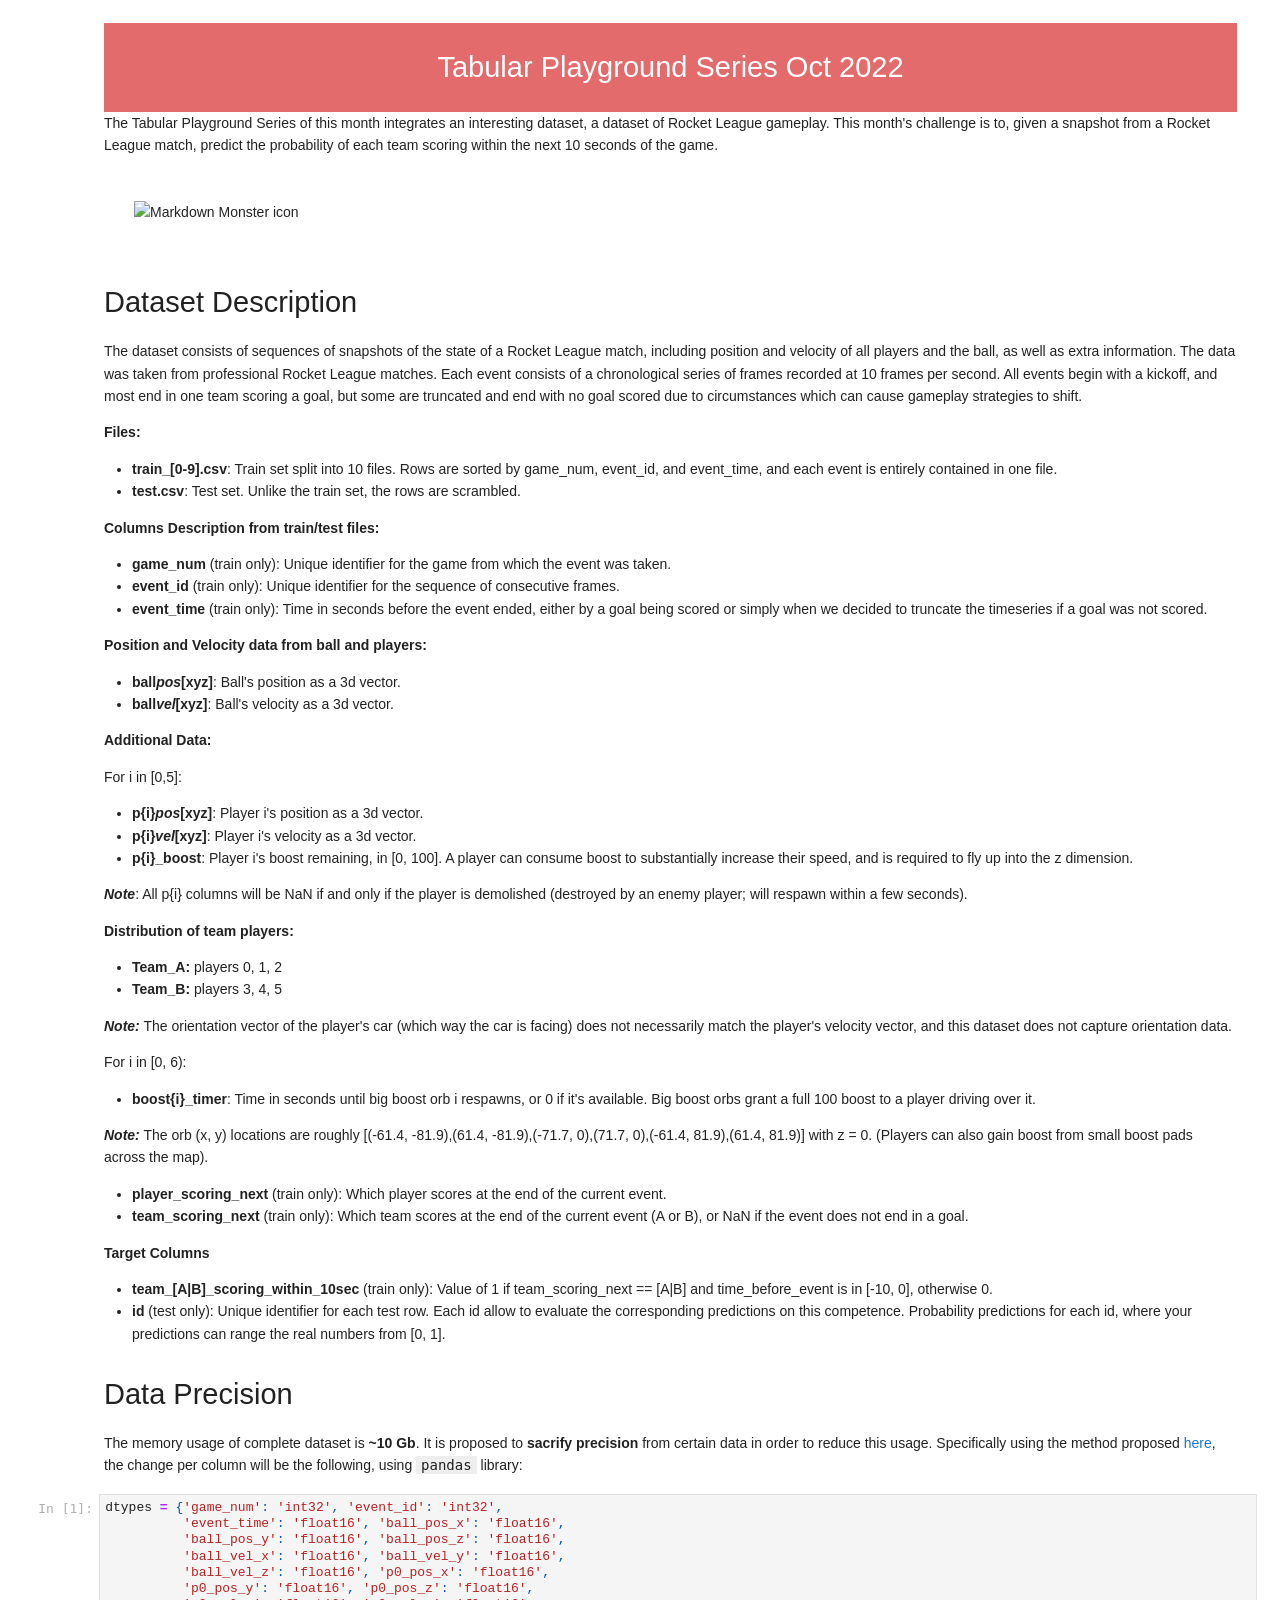
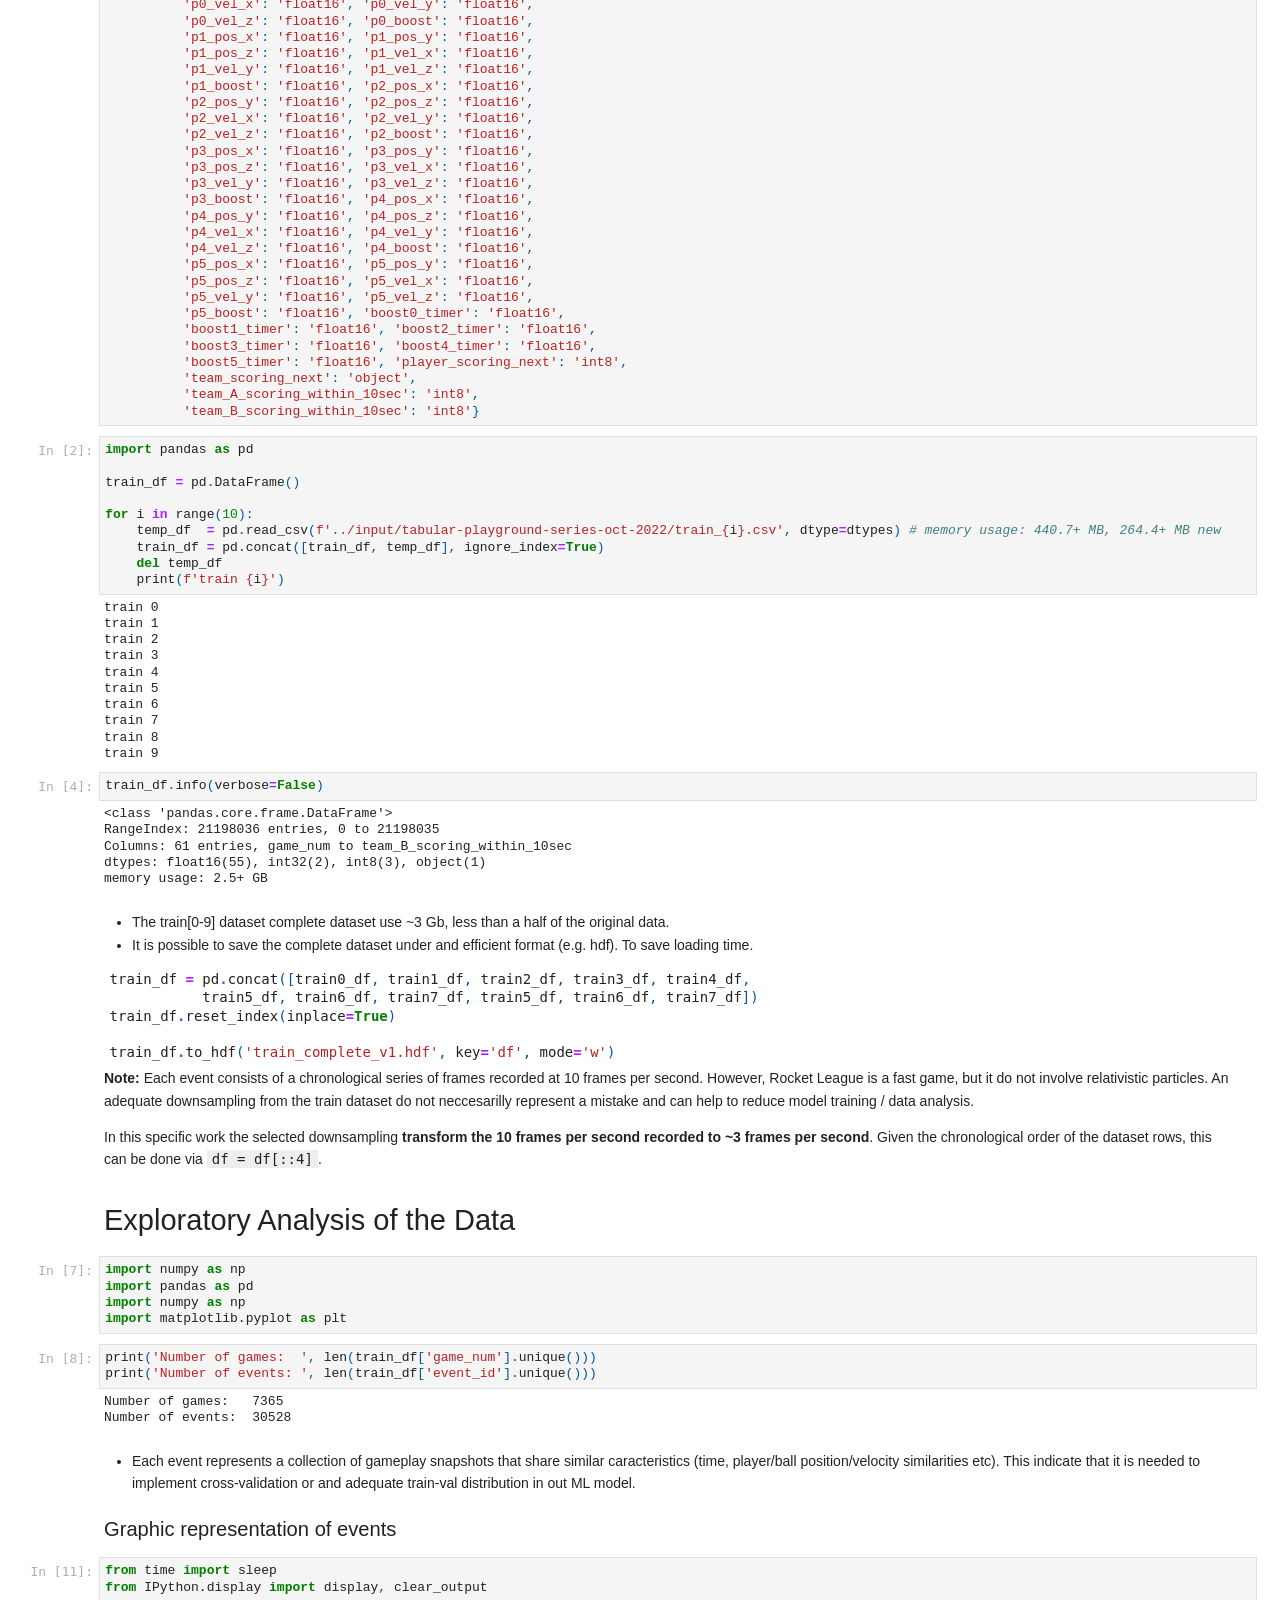
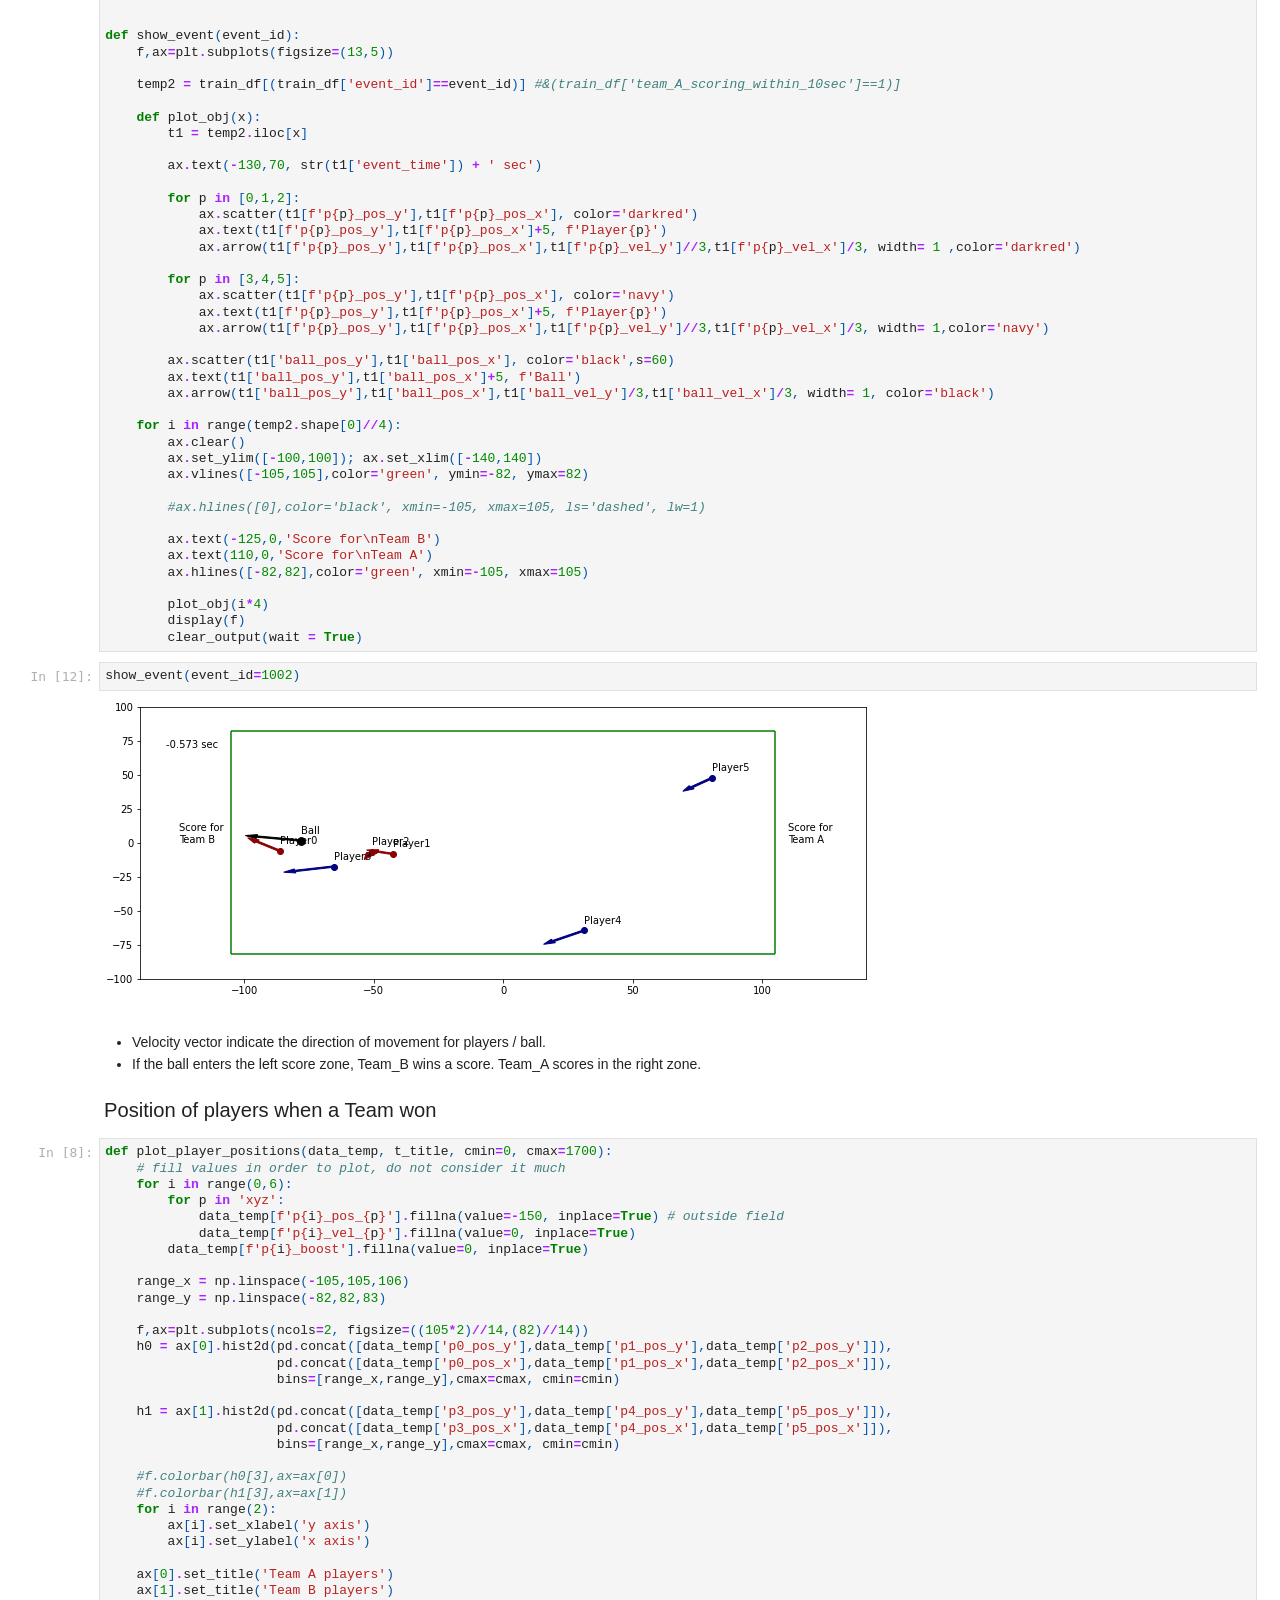
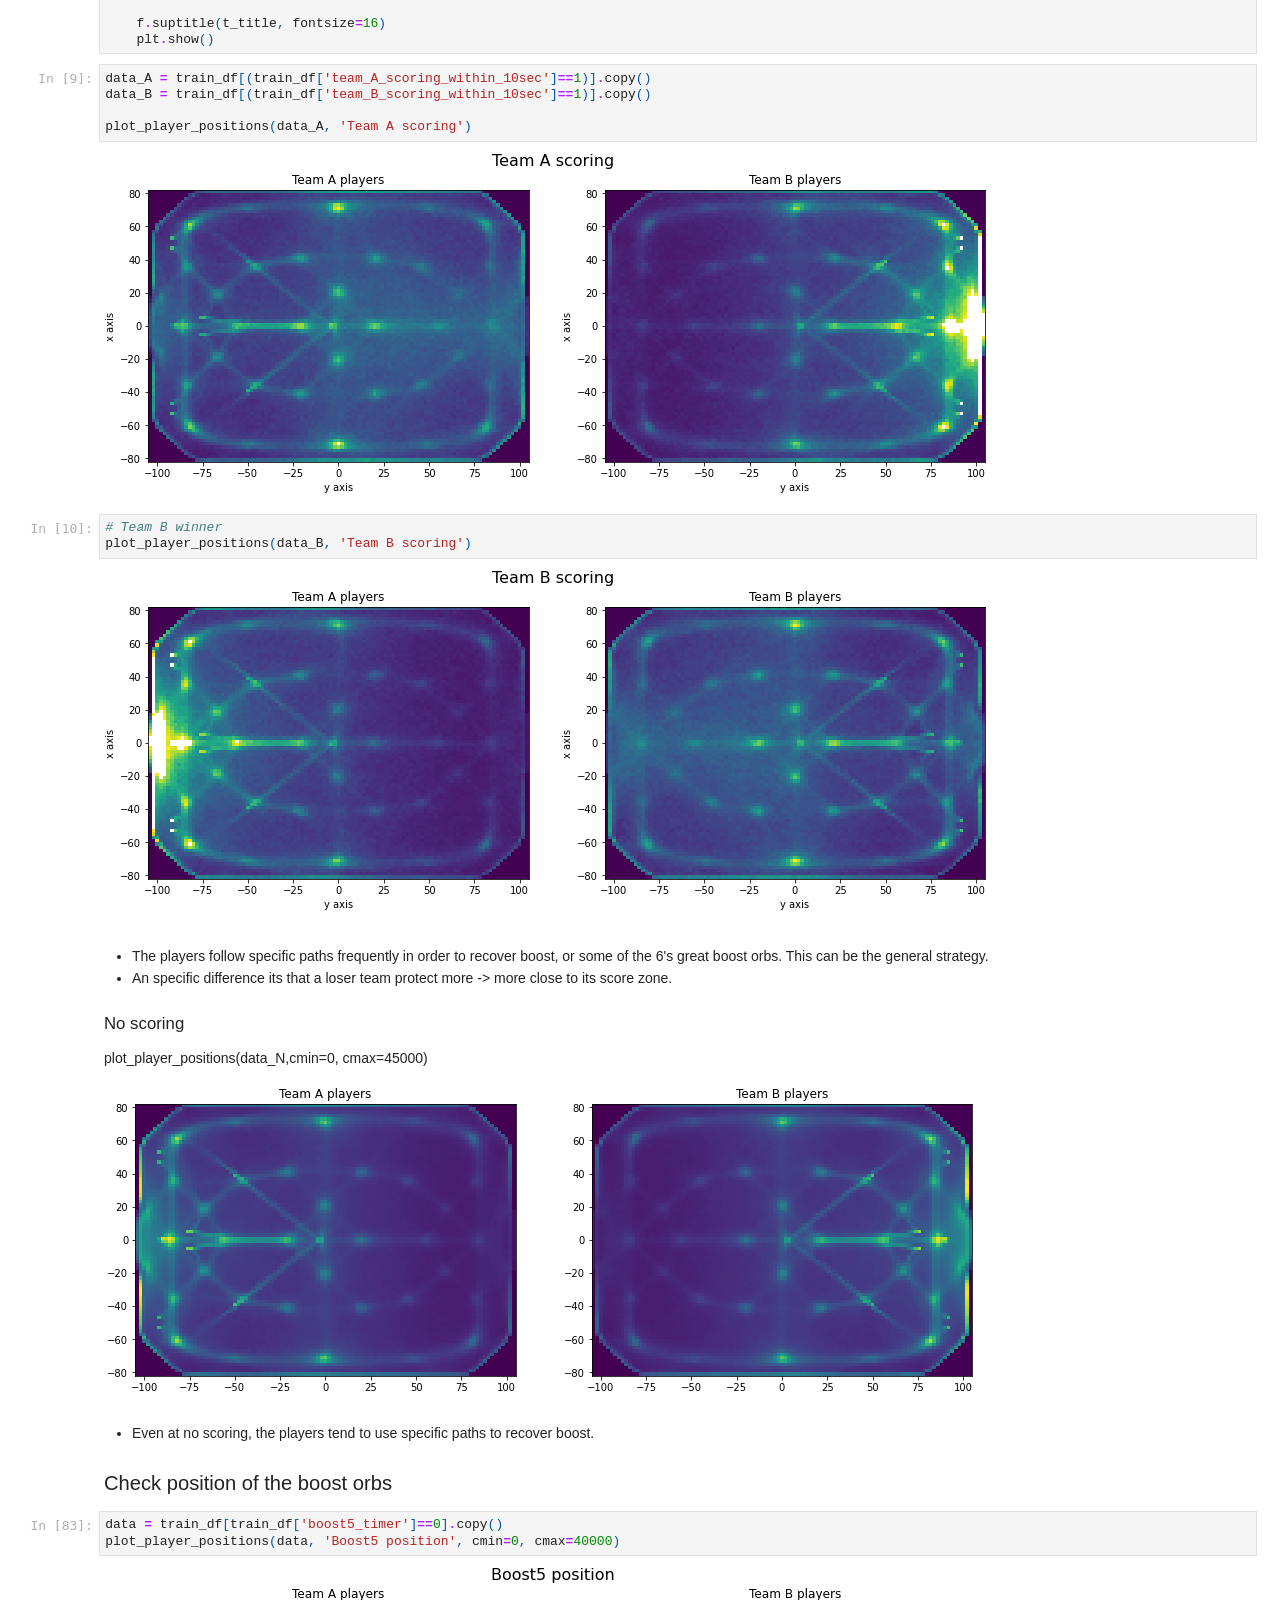
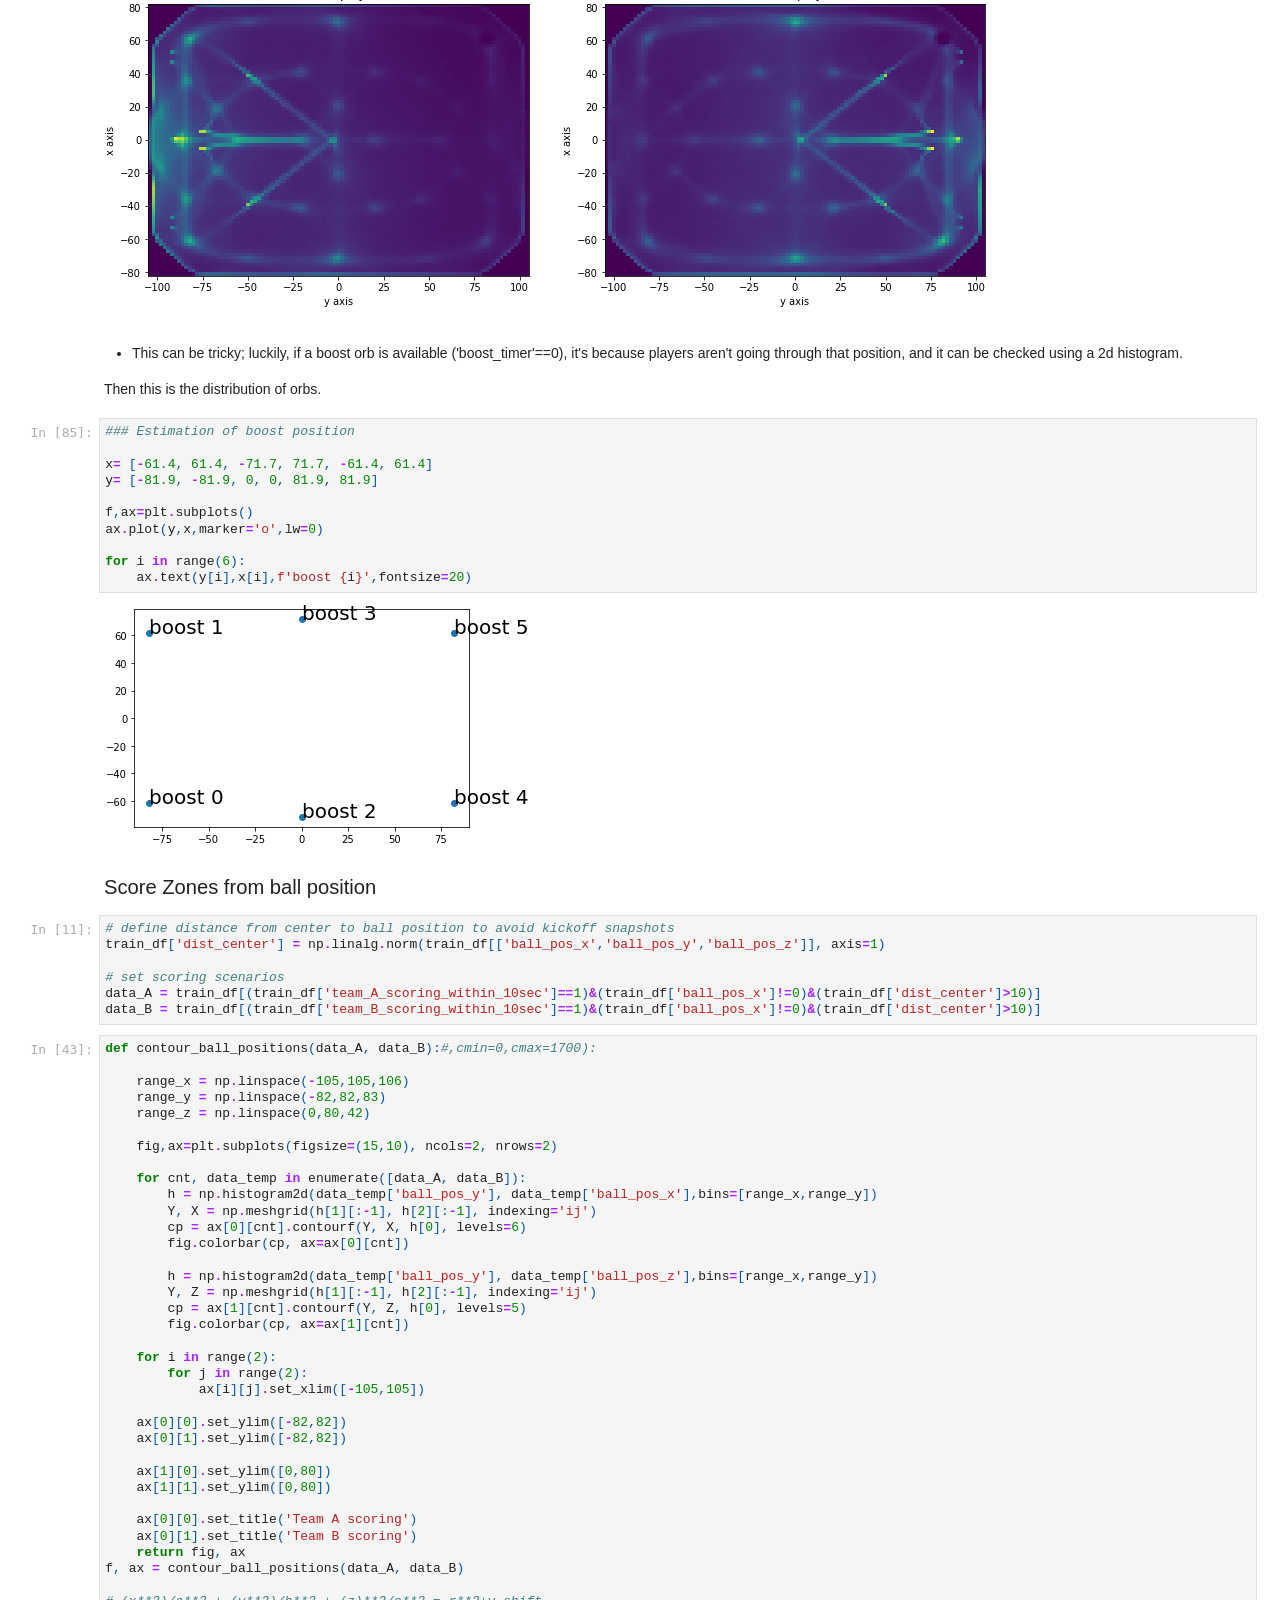
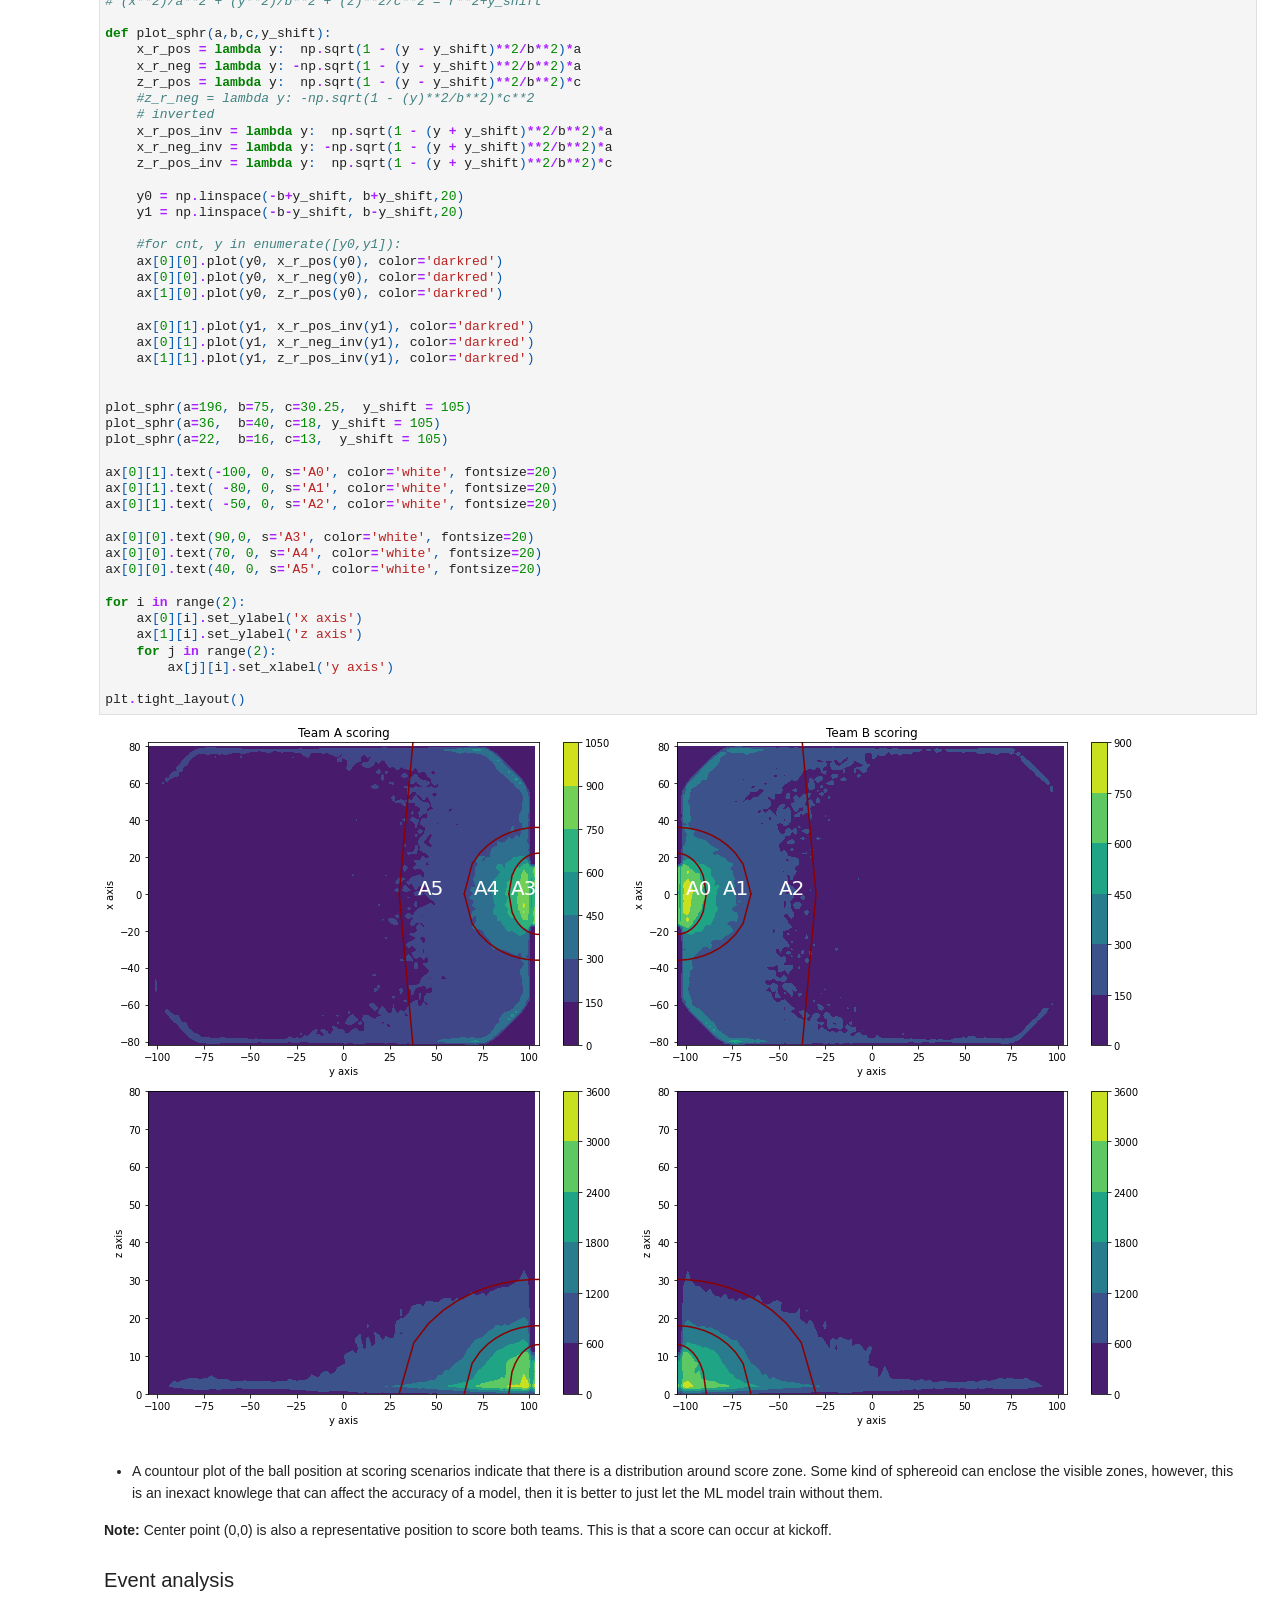
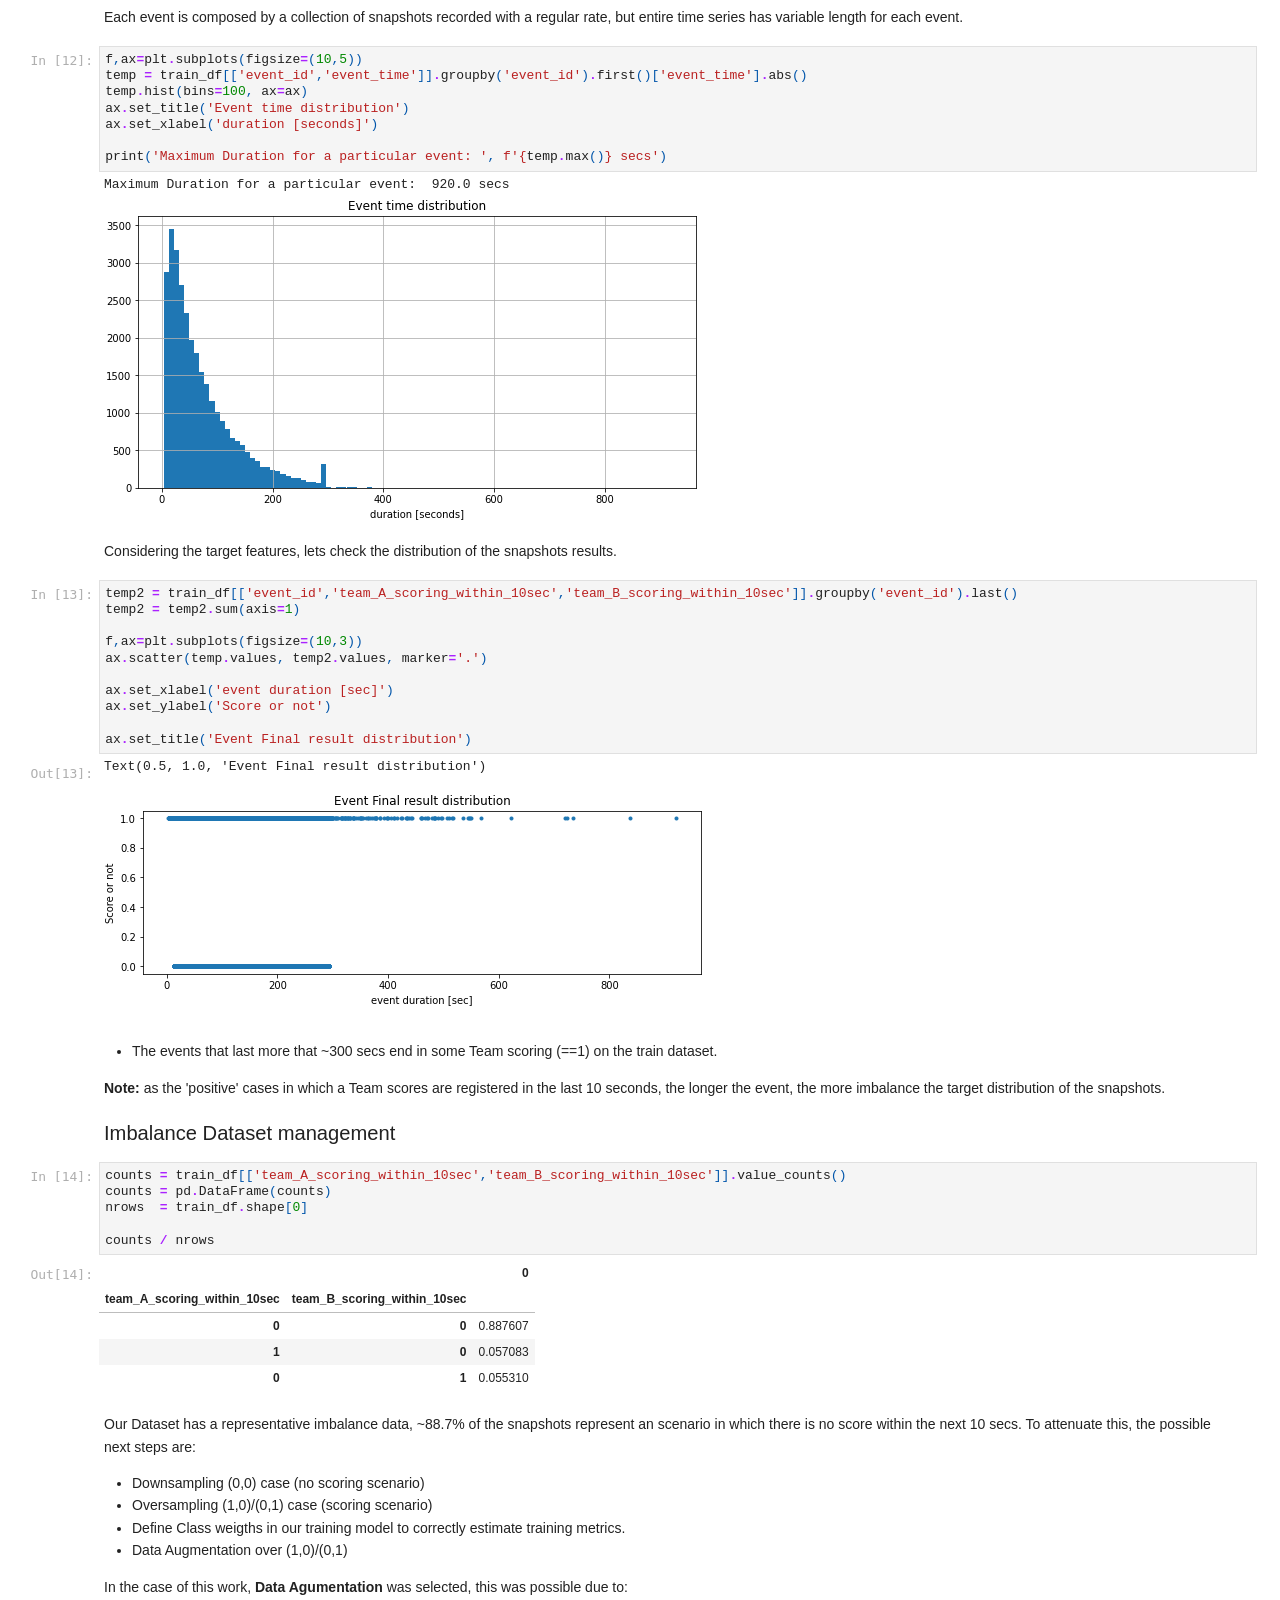
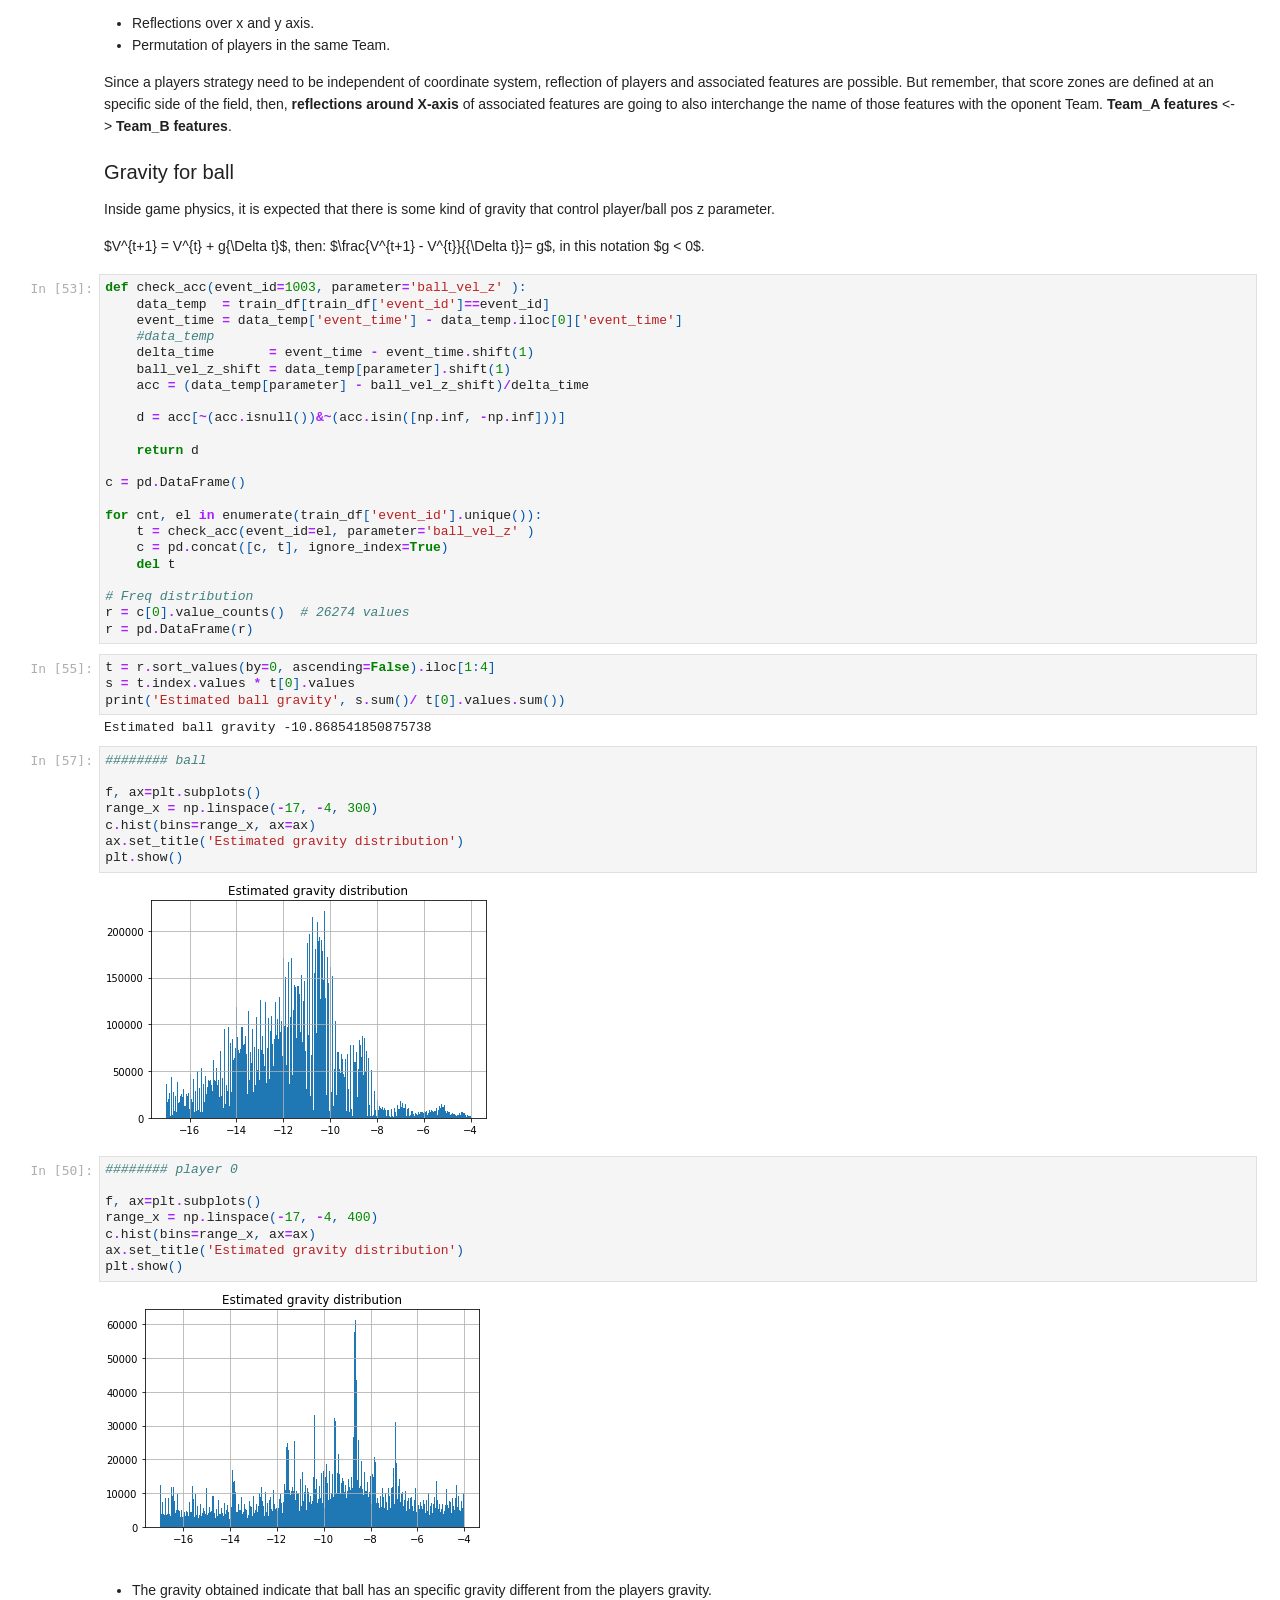
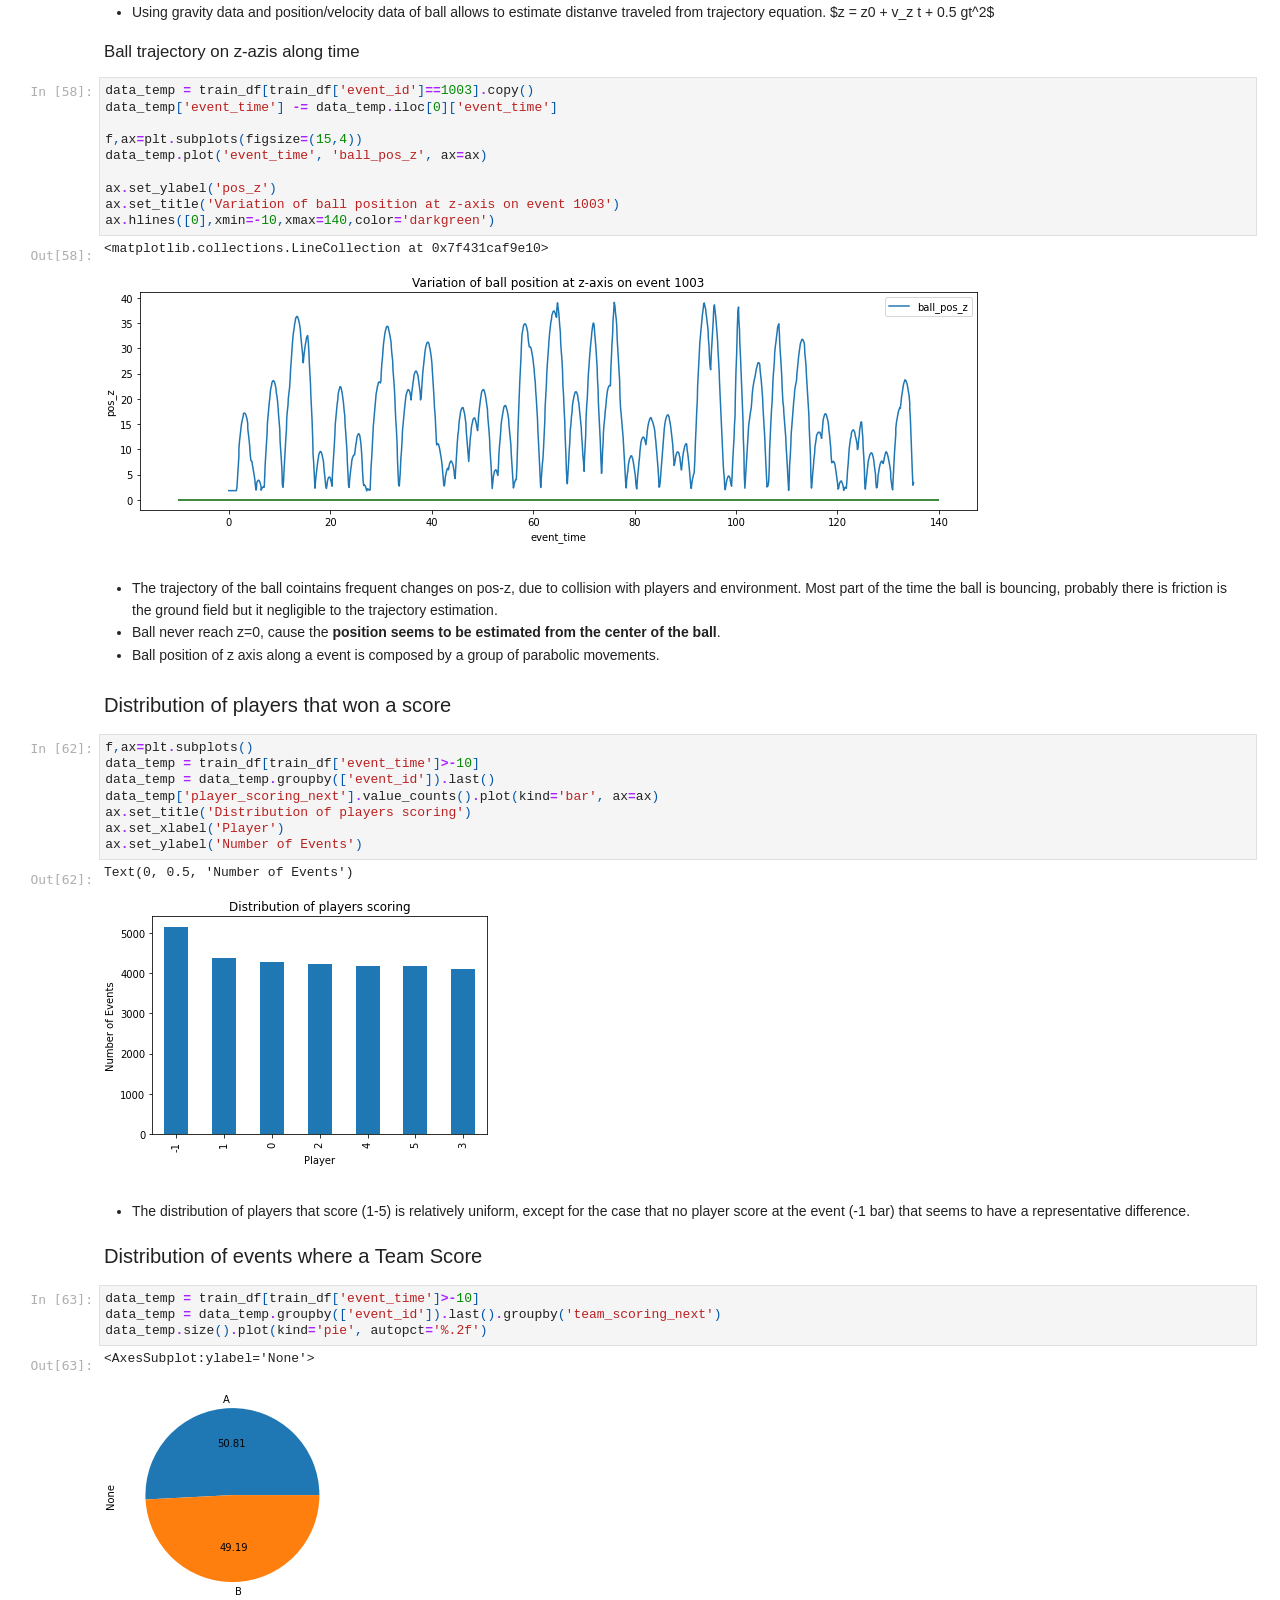
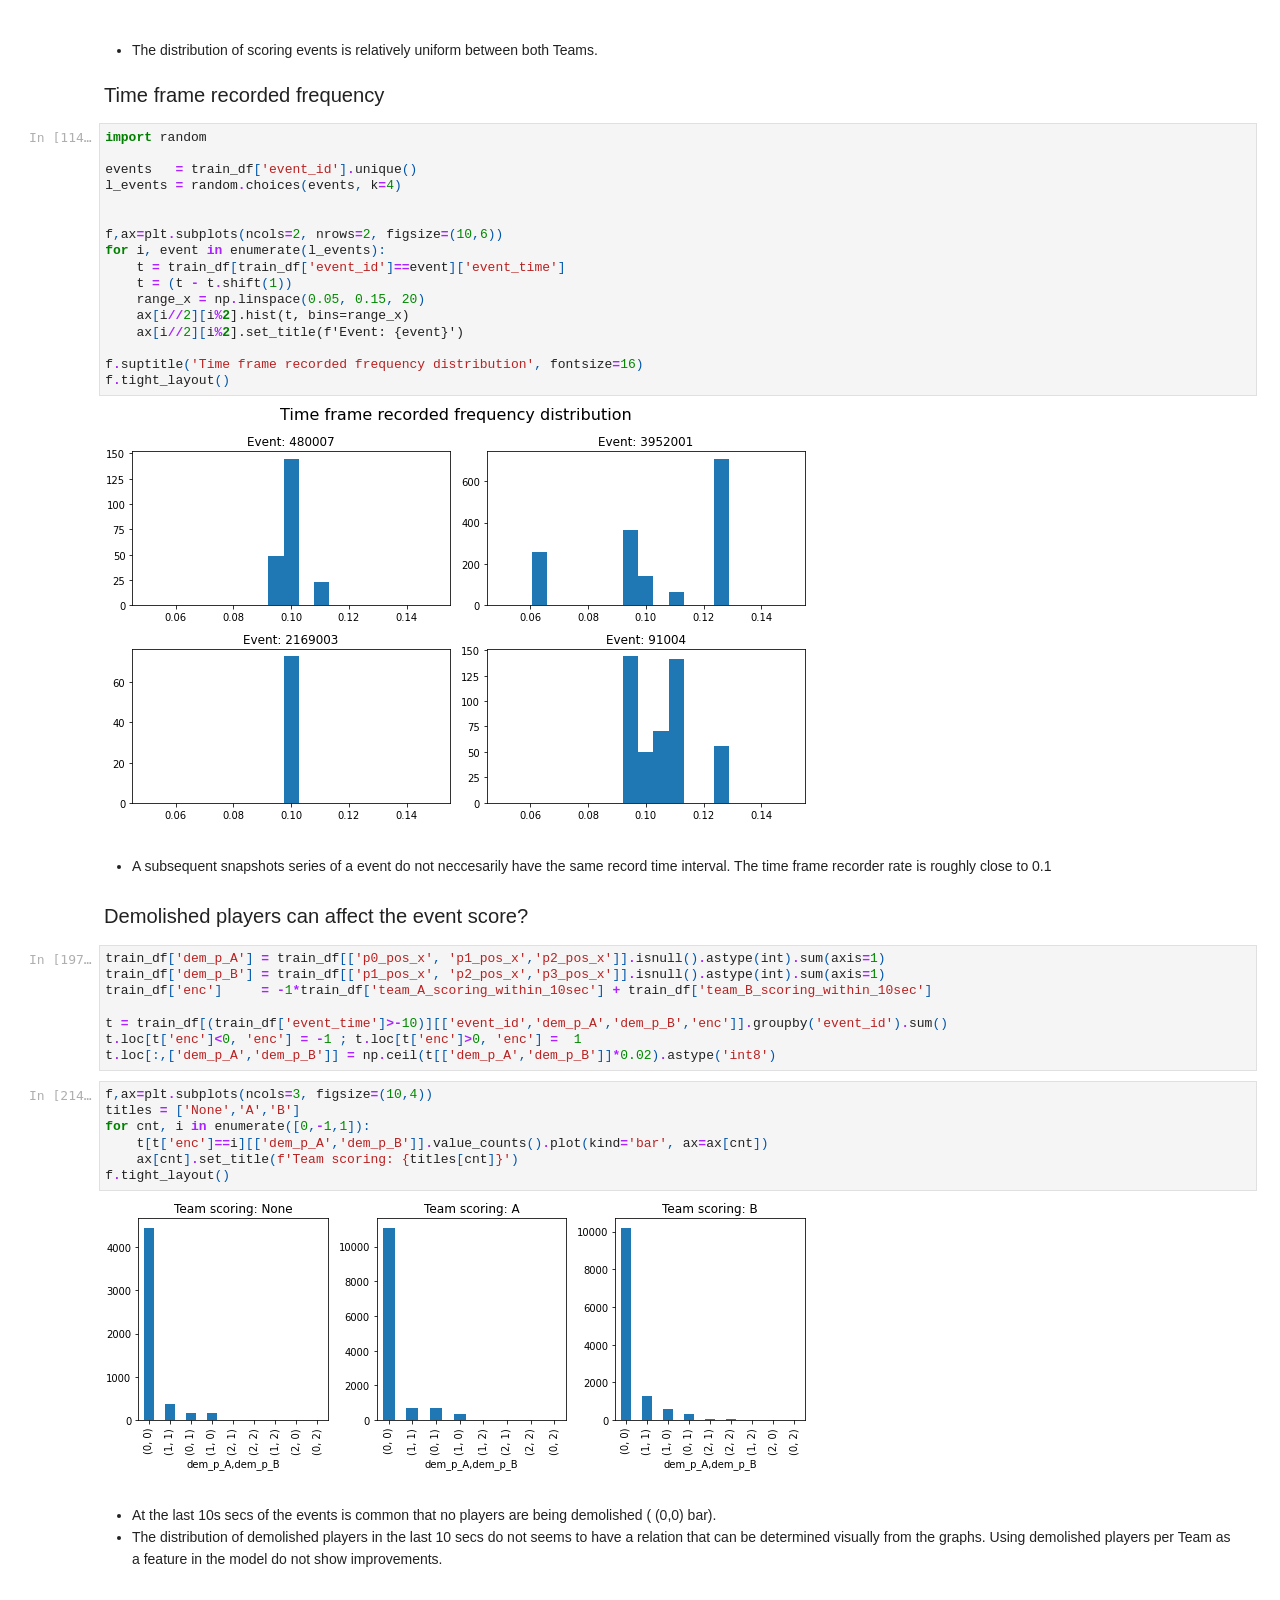
==== projects/dp1-tabular-playground-series-oct-2022.html @ 5c7eb859 "Add files via upload" ====
<!DOCTYPE html>
<html>
<head><meta charset="utf-8" />
<meta name="viewport" content="width=device-width, initial-scale=1.0">

<title>dp1-tabular-playground-series-oct-2022</title><script src="https://cdnjs.cloudflare.com/ajax/libs/require.js/2.1.10/require.min.js"></script>




<style type="text/css">
    pre { line-height: 125%; }
td.linenos .normal { color: inherit; background-color: transparent; padding-left: 5px; padding-right: 5px; }
span.linenos { color: inherit; background-color: transparent; padding-left: 5px; padding-right: 5px; }
td.linenos .special { color: #000000; background-color: #ffffc0; padding-left: 5px; padding-right: 5px; }
span.linenos.special { color: #000000; background-color: #ffffc0; padding-left: 5px; padding-right: 5px; }
.highlight .hll { background-color: var(--jp-cell-editor-active-background) }
.highlight { background: var(--jp-cell-editor-background); color: var(--jp-mirror-editor-variable-color) }
.highlight .c { color: var(--jp-mirror-editor-comment-color); font-style: italic } /* Comment */
.highlight .err { color: var(--jp-mirror-editor-error-color) } /* Error */
.highlight .k { color: var(--jp-mirror-editor-keyword-color); font-weight: bold } /* Keyword */
.highlight .o { color: var(--jp-mirror-editor-operator-color); font-weight: bold } /* Operator */
.highlight .p { color: var(--jp-mirror-editor-punctuation-color) } /* Punctuation */
.highlight .ch { color: var(--jp-mirror-editor-comment-color); font-style: italic } /* Comment.Hashbang */
.highlight .cm { color: var(--jp-mirror-editor-comment-color); font-style: italic } /* Comment.Multiline */
.highlight .cp { color: var(--jp-mirror-editor-comment-color); font-style: italic } /* Comment.Preproc */
.highlight .cpf { color: var(--jp-mirror-editor-comment-color); font-style: italic } /* Comment.PreprocFile */
.highlight .c1 { color: var(--jp-mirror-editor-comment-color); font-style: italic } /* Comment.Single */
.highlight .cs { color: var(--jp-mirror-editor-comment-color); font-style: italic } /* Comment.Special */
.highlight .kc { color: var(--jp-mirror-editor-keyword-color); font-weight: bold } /* Keyword.Constant */
.highlight .kd { color: var(--jp-mirror-editor-keyword-color); font-weight: bold } /* Keyword.Declaration */
.highlight .kn { color: var(--jp-mirror-editor-keyword-color); font-weight: bold } /* Keyword.Namespace */
.highlight .kp { color: var(--jp-mirror-editor-keyword-color); font-weight: bold } /* Keyword.Pseudo */
.highlight .kr { color: var(--jp-mirror-editor-keyword-color); font-weight: bold } /* Keyword.Reserved */
.highlight .kt { color: var(--jp-mirror-editor-keyword-color); font-weight: bold } /* Keyword.Type */
.highlight .m { color: var(--jp-mirror-editor-number-color) } /* Literal.Number */
.highlight .s { color: var(--jp-mirror-editor-string-color) } /* Literal.String */
.highlight .ow { color: var(--jp-mirror-editor-operator-color); font-weight: bold } /* Operator.Word */
.highlight .pm { color: var(--jp-mirror-editor-punctuation-color) } /* Punctuation.Marker */
.highlight .w { color: var(--jp-mirror-editor-variable-color) } /* Text.Whitespace */
.highlight .mb { color: var(--jp-mirror-editor-number-color) } /* Literal.Number.Bin */
.highlight .mf { color: var(--jp-mirror-editor-number-color) } /* Literal.Number.Float */
.highlight .mh { color: var(--jp-mirror-editor-number-color) } /* Literal.Number.Hex */
.highlight .mi { color: var(--jp-mirror-editor-number-color) } /* Literal.Number.Integer */
.highlight .mo { color: var(--jp-mirror-editor-number-color) } /* Literal.Number.Oct */
.highlight .sa { color: var(--jp-mirror-editor-string-color) } /* Literal.String.Affix */
.highlight .sb { color: var(--jp-mirror-editor-string-color) } /* Literal.String.Backtick */
.highlight .sc { color: var(--jp-mirror-editor-string-color) } /* Literal.String.Char */
.highlight .dl { color: var(--jp-mirror-editor-string-color) } /* Literal.String.Delimiter */
.highlight .sd { color: var(--jp-mirror-editor-string-color) } /* Literal.String.Doc */
.highlight .s2 { color: var(--jp-mirror-editor-string-color) } /* Literal.String.Double */
.highlight .se { color: var(--jp-mirror-editor-string-color) } /* Literal.String.Escape */
.highlight .sh { color: var(--jp-mirror-editor-string-color) } /* Literal.String.Heredoc */
.highlight .si { color: var(--jp-mirror-editor-string-color) } /* Literal.String.Interpol */
.highlight .sx { color: var(--jp-mirror-editor-string-color) } /* Literal.String.Other */
.highlight .sr { color: var(--jp-mirror-editor-string-color) } /* Literal.String.Regex */
.highlight .s1 { color: var(--jp-mirror-editor-string-color) } /* Literal.String.Single */
.highlight .ss { color: var(--jp-mirror-editor-string-color) } /* Literal.String.Symbol */
.highlight .il { color: var(--jp-mirror-editor-number-color) } /* Literal.Number.Integer.Long */
  </style>



<style type="text/css">
/*-----------------------------------------------------------------------------
| Copyright (c) Jupyter Development Team.
| Distributed under the terms of the Modified BSD License.
|----------------------------------------------------------------------------*/

/*
 * Mozilla scrollbar styling
 */

/* use standard opaque scrollbars for most nodes */
[data-jp-theme-scrollbars='true'] {
  scrollbar-color: rgb(var(--jp-scrollbar-thumb-color))
    var(--jp-scrollbar-background-color);
}

/* for code nodes, use a transparent style of scrollbar. These selectors
 * will match lower in the tree, and so will override the above */
[data-jp-theme-scrollbars='true'] .CodeMirror-hscrollbar,
[data-jp-theme-scrollbars='true'] .CodeMirror-vscrollbar {
  scrollbar-color: rgba(var(--jp-scrollbar-thumb-color), 0.5) transparent;
}

/* tiny scrollbar */

.jp-scrollbar-tiny {
  scrollbar-color: rgba(var(--jp-scrollbar-thumb-color), 0.5) transparent;
  scrollbar-width: thin;
}

/*
 * Webkit scrollbar styling
 */

/* use standard opaque scrollbars for most nodes */

[data-jp-theme-scrollbars='true'] ::-webkit-scrollbar,
[data-jp-theme-scrollbars='true'] ::-webkit-scrollbar-corner {
  background: var(--jp-scrollbar-background-color);
}

[data-jp-theme-scrollbars='true'] ::-webkit-scrollbar-thumb {
  background: rgb(var(--jp-scrollbar-thumb-color));
  border: var(--jp-scrollbar-thumb-margin) solid transparent;
  background-clip: content-box;
  border-radius: var(--jp-scrollbar-thumb-radius);
}

[data-jp-theme-scrollbars='true'] ::-webkit-scrollbar-track:horizontal {
  border-left: var(--jp-scrollbar-endpad) solid
    var(--jp-scrollbar-background-color);
  border-right: var(--jp-scrollbar-endpad) solid
    var(--jp-scrollbar-background-color);
}

[data-jp-theme-scrollbars='true'] ::-webkit-scrollbar-track:vertical {
  border-top: var(--jp-scrollbar-endpad) solid
    var(--jp-scrollbar-background-color);
  border-bottom: var(--jp-scrollbar-endpad) solid
    var(--jp-scrollbar-background-color);
}

/* for code nodes, use a transparent style of scrollbar */

[data-jp-theme-scrollbars='true'] .CodeMirror-hscrollbar::-webkit-scrollbar,
[data-jp-theme-scrollbars='true'] .CodeMirror-vscrollbar::-webkit-scrollbar,
[data-jp-theme-scrollbars='true']
  .CodeMirror-hscrollbar::-webkit-scrollbar-corner,
[data-jp-theme-scrollbars='true']
  .CodeMirror-vscrollbar::-webkit-scrollbar-corner {
  background-color: transparent;
}

[data-jp-theme-scrollbars='true']
  .CodeMirror-hscrollbar::-webkit-scrollbar-thumb,
[data-jp-theme-scrollbars='true']
  .CodeMirror-vscrollbar::-webkit-scrollbar-thumb {
  background: rgba(var(--jp-scrollbar-thumb-color), 0.5);
  border: var(--jp-scrollbar-thumb-margin) solid transparent;
  background-clip: content-box;
  border-radius: var(--jp-scrollbar-thumb-radius);
}

[data-jp-theme-scrollbars='true']
  .CodeMirror-hscrollbar::-webkit-scrollbar-track:horizontal {
  border-left: var(--jp-scrollbar-endpad) solid transparent;
  border-right: var(--jp-scrollbar-endpad) solid transparent;
}

[data-jp-theme-scrollbars='true']
  .CodeMirror-vscrollbar::-webkit-scrollbar-track:vertical {
  border-top: var(--jp-scrollbar-endpad) solid transparent;
  border-bottom: var(--jp-scrollbar-endpad) solid transparent;
}

/* tiny scrollbar */

.jp-scrollbar-tiny::-webkit-scrollbar,
.jp-scrollbar-tiny::-webkit-scrollbar-corner {
  background-color: transparent;
  height: 4px;
  width: 4px;
}

.jp-scrollbar-tiny::-webkit-scrollbar-thumb {
  background: rgba(var(--jp-scrollbar-thumb-color), 0.5);
}

.jp-scrollbar-tiny::-webkit-scrollbar-track:horizontal {
  border-left: 0px solid transparent;
  border-right: 0px solid transparent;
}

.jp-scrollbar-tiny::-webkit-scrollbar-track:vertical {
  border-top: 0px solid transparent;
  border-bottom: 0px solid transparent;
}

/*
 * Phosphor
 */

.lm-ScrollBar[data-orientation='horizontal'] {
  min-height: 16px;
  max-height: 16px;
  min-width: 45px;
  border-top: 1px solid #a0a0a0;
}

.lm-ScrollBar[data-orientation='vertical'] {
  min-width: 16px;
  max-width: 16px;
  min-height: 45px;
  border-left: 1px solid #a0a0a0;
}

.lm-ScrollBar-button {
  background-color: #f0f0f0;
  background-position: center center;
  min-height: 15px;
  max-height: 15px;
  min-width: 15px;
  max-width: 15px;
}

.lm-ScrollBar-button:hover {
  background-color: #dadada;
}

.lm-ScrollBar-button.lm-mod-active {
  background-color: #cdcdcd;
}

.lm-ScrollBar-track {
  background: #f0f0f0;
}

.lm-ScrollBar-thumb {
  background: #cdcdcd;
}

.lm-ScrollBar-thumb:hover {
  background: #bababa;
}

.lm-ScrollBar-thumb.lm-mod-active {
  background: #a0a0a0;
}

.lm-ScrollBar[data-orientation='horizontal'] .lm-ScrollBar-thumb {
  height: 100%;
  min-width: 15px;
  border-left: 1px solid #a0a0a0;
  border-right: 1px solid #a0a0a0;
}

.lm-ScrollBar[data-orientation='vertical'] .lm-ScrollBar-thumb {
  width: 100%;
  min-height: 15px;
  border-top: 1px solid #a0a0a0;
  border-bottom: 1px solid #a0a0a0;
}

.lm-ScrollBar[data-orientation='horizontal']
  .lm-ScrollBar-button[data-action='decrement'] {
  background-image: var(--jp-icon-caret-left);
  background-size: 17px;
}

.lm-ScrollBar[data-orientation='horizontal']
  .lm-ScrollBar-button[data-action='increment'] {
  background-image: var(--jp-icon-caret-right);
  background-size: 17px;
}

.lm-ScrollBar[data-orientation='vertical']
  .lm-ScrollBar-button[data-action='decrement'] {
  background-image: var(--jp-icon-caret-up);
  background-size: 17px;
}

.lm-ScrollBar[data-orientation='vertical']
  .lm-ScrollBar-button[data-action='increment'] {
  background-image: var(--jp-icon-caret-down);
  background-size: 17px;
}

/*-----------------------------------------------------------------------------
| Copyright (c) Jupyter Development Team.
| Copyright (c) 2014-2017, PhosphorJS Contributors
|
| Distributed under the terms of the BSD 3-Clause License.
|
| The full license is in the file LICENSE, distributed with this software.
|----------------------------------------------------------------------------*/


/* <DEPRECATED> */ .p-Widget, /* </DEPRECATED> */
.lm-Widget {
  box-sizing: border-box;
  position: relative;
  overflow: hidden;
  cursor: default;
}


/* <DEPRECATED> */ .p-Widget.p-mod-hidden, /* </DEPRECATED> */
.lm-Widget.lm-mod-hidden {
  display: none !important;
}

/*-----------------------------------------------------------------------------
| Copyright (c) Jupyter Development Team.
| Copyright (c) 2014-2017, PhosphorJS Contributors
|
| Distributed under the terms of the BSD 3-Clause License.
|
| The full license is in the file LICENSE, distributed with this software.
|----------------------------------------------------------------------------*/


/* <DEPRECATED> */ .p-CommandPalette, /* </DEPRECATED> */
.lm-CommandPalette {
  display: flex;
  flex-direction: column;
  -webkit-user-select: none;
  -moz-user-select: none;
  -ms-user-select: none;
  user-select: none;
}


/* <DEPRECATED> */ .p-CommandPalette-search, /* </DEPRECATED> */
.lm-CommandPalette-search {
  flex: 0 0 auto;
}


/* <DEPRECATED> */ .p-CommandPalette-content, /* </DEPRECATED> */
.lm-CommandPalette-content {
  flex: 1 1 auto;
  margin: 0;
  padding: 0;
  min-height: 0;
  overflow: auto;
  list-style-type: none;
}


/* <DEPRECATED> */ .p-CommandPalette-header, /* </DEPRECATED> */
.lm-CommandPalette-header {
  overflow: hidden;
  white-space: nowrap;
  text-overflow: ellipsis;
}


/* <DEPRECATED> */ .p-CommandPalette-item, /* </DEPRECATED> */
.lm-CommandPalette-item {
  display: flex;
  flex-direction: row;
}


/* <DEPRECATED> */ .p-CommandPalette-itemIcon, /* </DEPRECATED> */
.lm-CommandPalette-itemIcon {
  flex: 0 0 auto;
}


/* <DEPRECATED> */ .p-CommandPalette-itemContent, /* </DEPRECATED> */
.lm-CommandPalette-itemContent {
  flex: 1 1 auto;
  overflow: hidden;
}


/* <DEPRECATED> */ .p-CommandPalette-itemShortcut, /* </DEPRECATED> */
.lm-CommandPalette-itemShortcut {
  flex: 0 0 auto;
}


/* <DEPRECATED> */ .p-CommandPalette-itemLabel, /* </DEPRECATED> */
.lm-CommandPalette-itemLabel {
  overflow: hidden;
  white-space: nowrap;
  text-overflow: ellipsis;
}

.lm-close-icon {
	border:1px solid transparent;
  background-color: transparent;
  position: absolute;
	z-index:1;
	right:3%;
	top: 0;
	bottom: 0;
	margin: auto;
	padding: 7px 0;
	display: none;
	vertical-align: middle;
  outline: 0;
  cursor: pointer;
}
.lm-close-icon:after {
	content: "X";
	display: block;
	width: 15px;
	height: 15px;
	text-align: center;
	color:#000;
	font-weight: normal;
	font-size: 12px;
	cursor: pointer;
}

/*-----------------------------------------------------------------------------
| Copyright (c) Jupyter Development Team.
| Copyright (c) 2014-2017, PhosphorJS Contributors
|
| Distributed under the terms of the BSD 3-Clause License.
|
| The full license is in the file LICENSE, distributed with this software.
|----------------------------------------------------------------------------*/


/* <DEPRECATED> */ .p-DockPanel, /* </DEPRECATED> */
.lm-DockPanel {
  z-index: 0;
}


/* <DEPRECATED> */ .p-DockPanel-widget, /* </DEPRECATED> */
.lm-DockPanel-widget {
  z-index: 0;
}


/* <DEPRECATED> */ .p-DockPanel-tabBar, /* </DEPRECATED> */
.lm-DockPanel-tabBar {
  z-index: 1;
}


/* <DEPRECATED> */ .p-DockPanel-handle, /* </DEPRECATED> */
.lm-DockPanel-handle {
  z-index: 2;
}


/* <DEPRECATED> */ .p-DockPanel-handle.p-mod-hidden, /* </DEPRECATED> */
.lm-DockPanel-handle.lm-mod-hidden {
  display: none !important;
}


/* <DEPRECATED> */ .p-DockPanel-handle:after, /* </DEPRECATED> */
.lm-DockPanel-handle:after {
  position: absolute;
  top: 0;
  left: 0;
  width: 100%;
  height: 100%;
  content: '';
}


/* <DEPRECATED> */
.p-DockPanel-handle[data-orientation='horizontal'],
/* </DEPRECATED> */
.lm-DockPanel-handle[data-orientation='horizontal'] {
  cursor: ew-resize;
}


/* <DEPRECATED> */
.p-DockPanel-handle[data-orientation='vertical'],
/* </DEPRECATED> */
.lm-DockPanel-handle[data-orientation='vertical'] {
  cursor: ns-resize;
}


/* <DEPRECATED> */
.p-DockPanel-handle[data-orientation='horizontal']:after,
/* </DEPRECATED> */
.lm-DockPanel-handle[data-orientation='horizontal']:after {
  left: 50%;
  min-width: 8px;
  transform: translateX(-50%);
}


/* <DEPRECATED> */
.p-DockPanel-handle[data-orientation='vertical']:after,
/* </DEPRECATED> */
.lm-DockPanel-handle[data-orientation='vertical']:after {
  top: 50%;
  min-height: 8px;
  transform: translateY(-50%);
}


/* <DEPRECATED> */ .p-DockPanel-overlay, /* </DEPRECATED> */
.lm-DockPanel-overlay {
  z-index: 3;
  box-sizing: border-box;
  pointer-events: none;
}


/* <DEPRECATED> */ .p-DockPanel-overlay.p-mod-hidden, /* </DEPRECATED> */
.lm-DockPanel-overlay.lm-mod-hidden {
  display: none !important;
}

/*-----------------------------------------------------------------------------
| Copyright (c) Jupyter Development Team.
| Copyright (c) 2014-2017, PhosphorJS Contributors
|
| Distributed under the terms of the BSD 3-Clause License.
|
| The full license is in the file LICENSE, distributed with this software.
|----------------------------------------------------------------------------*/


/* <DEPRECATED> */ .p-Menu, /* </DEPRECATED> */
.lm-Menu {
  z-index: 10000;
  position: absolute;
  white-space: nowrap;
  overflow-x: hidden;
  overflow-y: auto;
  outline: none;
  -webkit-user-select: none;
  -moz-user-select: none;
  -ms-user-select: none;
  user-select: none;
}


/* <DEPRECATED> */ .p-Menu-content, /* </DEPRECATED> */
.lm-Menu-content {
  margin: 0;
  padding: 0;
  display: table;
  list-style-type: none;
}


/* <DEPRECATED> */ .p-Menu-item, /* </DEPRECATED> */
.lm-Menu-item {
  display: table-row;
}


/* <DEPRECATED> */
.p-Menu-item.p-mod-hidden,
.p-Menu-item.p-mod-collapsed,
/* </DEPRECATED> */
.lm-Menu-item.lm-mod-hidden,
.lm-Menu-item.lm-mod-collapsed {
  display: none !important;
}


/* <DEPRECATED> */
.p-Menu-itemIcon,
.p-Menu-itemSubmenuIcon,
/* </DEPRECATED> */
.lm-Menu-itemIcon,
.lm-Menu-itemSubmenuIcon {
  display: table-cell;
  text-align: center;
}


/* <DEPRECATED> */ .p-Menu-itemLabel, /* </DEPRECATED> */
.lm-Menu-itemLabel {
  display: table-cell;
  text-align: left;
}


/* <DEPRECATED> */ .p-Menu-itemShortcut, /* </DEPRECATED> */
.lm-Menu-itemShortcut {
  display: table-cell;
  text-align: right;
}

/*-----------------------------------------------------------------------------
| Copyright (c) Jupyter Development Team.
| Copyright (c) 2014-2017, PhosphorJS Contributors
|
| Distributed under the terms of the BSD 3-Clause License.
|
| The full license is in the file LICENSE, distributed with this software.
|----------------------------------------------------------------------------*/


/* <DEPRECATED> */ .p-MenuBar, /* </DEPRECATED> */
.lm-MenuBar {
  outline: none;
  -webkit-user-select: none;
  -moz-user-select: none;
  -ms-user-select: none;
  user-select: none;
}


/* <DEPRECATED> */ .p-MenuBar-content, /* </DEPRECATED> */
.lm-MenuBar-content {
  margin: 0;
  padding: 0;
  display: flex;
  flex-direction: row;
  list-style-type: none;
}


/* <DEPRECATED> */ .p--MenuBar-item, /* </DEPRECATED> */
.lm-MenuBar-item {
  box-sizing: border-box;
}


/* <DEPRECATED> */
.p-MenuBar-itemIcon,
.p-MenuBar-itemLabel,
/* </DEPRECATED> */
.lm-MenuBar-itemIcon,
.lm-MenuBar-itemLabel {
  display: inline-block;
}

/*-----------------------------------------------------------------------------
| Copyright (c) Jupyter Development Team.
| Copyright (c) 2014-2017, PhosphorJS Contributors
|
| Distributed under the terms of the BSD 3-Clause License.
|
| The full license is in the file LICENSE, distributed with this software.
|----------------------------------------------------------------------------*/


/* <DEPRECATED> */ .p-ScrollBar, /* </DEPRECATED> */
.lm-ScrollBar {
  display: flex;
  -webkit-user-select: none;
  -moz-user-select: none;
  -ms-user-select: none;
  user-select: none;
}


/* <DEPRECATED> */
.p-ScrollBar[data-orientation='horizontal'],
/* </DEPRECATED> */
.lm-ScrollBar[data-orientation='horizontal'] {
  flex-direction: row;
}


/* <DEPRECATED> */
.p-ScrollBar[data-orientation='vertical'],
/* </DEPRECATED> */
.lm-ScrollBar[data-orientation='vertical'] {
  flex-direction: column;
}


/* <DEPRECATED> */ .p-ScrollBar-button, /* </DEPRECATED> */
.lm-ScrollBar-button {
  box-sizing: border-box;
  flex: 0 0 auto;
}


/* <DEPRECATED> */ .p-ScrollBar-track, /* </DEPRECATED> */
.lm-ScrollBar-track {
  box-sizing: border-box;
  position: relative;
  overflow: hidden;
  flex: 1 1 auto;
}


/* <DEPRECATED> */ .p-ScrollBar-thumb, /* </DEPRECATED> */
.lm-ScrollBar-thumb {
  box-sizing: border-box;
  position: absolute;
}

/*-----------------------------------------------------------------------------
| Copyright (c) Jupyter Development Team.
| Copyright (c) 2014-2017, PhosphorJS Contributors
|
| Distributed under the terms of the BSD 3-Clause License.
|
| The full license is in the file LICENSE, distributed with this software.
|----------------------------------------------------------------------------*/


/* <DEPRECATED> */ .p-SplitPanel-child, /* </DEPRECATED> */
.lm-SplitPanel-child {
  z-index: 0;
}


/* <DEPRECATED> */ .p-SplitPanel-handle, /* </DEPRECATED> */
.lm-SplitPanel-handle {
  z-index: 1;
}


/* <DEPRECATED> */ .p-SplitPanel-handle.p-mod-hidden, /* </DEPRECATED> */
.lm-SplitPanel-handle.lm-mod-hidden {
  display: none !important;
}


/* <DEPRECATED> */ .p-SplitPanel-handle:after, /* </DEPRECATED> */
.lm-SplitPanel-handle:after {
  position: absolute;
  top: 0;
  left: 0;
  width: 100%;
  height: 100%;
  content: '';
}


/* <DEPRECATED> */
.p-SplitPanel[data-orientation='horizontal'] > .p-SplitPanel-handle,
/* </DEPRECATED> */
.lm-SplitPanel[data-orientation='horizontal'] > .lm-SplitPanel-handle {
  cursor: ew-resize;
}


/* <DEPRECATED> */
.p-SplitPanel[data-orientation='vertical'] > .p-SplitPanel-handle,
/* </DEPRECATED> */
.lm-SplitPanel[data-orientation='vertical'] > .lm-SplitPanel-handle {
  cursor: ns-resize;
}


/* <DEPRECATED> */
.p-SplitPanel[data-orientation='horizontal'] > .p-SplitPanel-handle:after,
/* </DEPRECATED> */
.lm-SplitPanel[data-orientation='horizontal'] > .lm-SplitPanel-handle:after {
  left: 50%;
  min-width: 8px;
  transform: translateX(-50%);
}


/* <DEPRECATED> */
.p-SplitPanel[data-orientation='vertical'] > .p-SplitPanel-handle:after,
/* </DEPRECATED> */
.lm-SplitPanel[data-orientation='vertical'] > .lm-SplitPanel-handle:after {
  top: 50%;
  min-height: 8px;
  transform: translateY(-50%);
}

/*-----------------------------------------------------------------------------
| Copyright (c) Jupyter Development Team.
| Copyright (c) 2014-2017, PhosphorJS Contributors
|
| Distributed under the terms of the BSD 3-Clause License.
|
| The full license is in the file LICENSE, distributed with this software.
|----------------------------------------------------------------------------*/


/* <DEPRECATED> */ .p-TabBar, /* </DEPRECATED> */
.lm-TabBar {
  display: flex;
  -webkit-user-select: none;
  -moz-user-select: none;
  -ms-user-select: none;
  user-select: none;
}


/* <DEPRECATED> */ .p-TabBar[data-orientation='horizontal'], /* </DEPRECATED> */
.lm-TabBar[data-orientation='horizontal'] {
  flex-direction: row;
  align-items: flex-end;
}


/* <DEPRECATED> */ .p-TabBar[data-orientation='vertical'], /* </DEPRECATED> */
.lm-TabBar[data-orientation='vertical'] {
  flex-direction: column;
  align-items: flex-end;
}


/* <DEPRECATED> */ .p-TabBar-content, /* </DEPRECATED> */
.lm-TabBar-content {
  margin: 0;
  padding: 0;
  display: flex;
  flex: 1 1 auto;
  list-style-type: none;
}


/* <DEPRECATED> */
.p-TabBar[data-orientation='horizontal'] > .p-TabBar-content,
/* </DEPRECATED> */
.lm-TabBar[data-orientation='horizontal'] > .lm-TabBar-content {
  flex-direction: row;
}


/* <DEPRECATED> */
.p-TabBar[data-orientation='vertical'] > .p-TabBar-content,
/* </DEPRECATED> */
.lm-TabBar[data-orientation='vertical'] > .lm-TabBar-content {
  flex-direction: column;
}


/* <DEPRECATED> */ .p-TabBar-tab, /* </DEPRECATED> */
.lm-TabBar-tab {
  display: flex;
  flex-direction: row;
  box-sizing: border-box;
  overflow: hidden;
}


/* <DEPRECATED> */
.p-TabBar-tabIcon,
.p-TabBar-tabCloseIcon,
/* </DEPRECATED> */
.lm-TabBar-tabIcon,
.lm-TabBar-tabCloseIcon {
  flex: 0 0 auto;
}


/* <DEPRECATED> */ .p-TabBar-tabLabel, /* </DEPRECATED> */
.lm-TabBar-tabLabel {
  flex: 1 1 auto;
  overflow: hidden;
  white-space: nowrap;
}


.lm-TabBar-tabInput {
  user-select: all;
  width: 100%;
  box-sizing : border-box;
}


/* <DEPRECATED> */ .p-TabBar-tab.p-mod-hidden, /* </DEPRECATED> */
.lm-TabBar-tab.lm-mod-hidden {
  display: none !important;
}


.lm-TabBar-addButton.lm-mod-hidden {
  display: none !important;
}


/* <DEPRECATED> */ .p-TabBar.p-mod-dragging .p-TabBar-tab, /* </DEPRECATED> */
.lm-TabBar.lm-mod-dragging .lm-TabBar-tab {
  position: relative;
}


/* <DEPRECATED> */
.p-TabBar.p-mod-dragging[data-orientation='horizontal'] .p-TabBar-tab,
/* </DEPRECATED> */
.lm-TabBar.lm-mod-dragging[data-orientation='horizontal'] .lm-TabBar-tab {
  left: 0;
  transition: left 150ms ease;
}


/* <DEPRECATED> */
.p-TabBar.p-mod-dragging[data-orientation='vertical'] .p-TabBar-tab,
/* </DEPRECATED> */
.lm-TabBar.lm-mod-dragging[data-orientation='vertical'] .lm-TabBar-tab {
  top: 0;
  transition: top 150ms ease;
}


/* <DEPRECATED> */
.p-TabBar.p-mod-dragging .p-TabBar-tab.p-mod-dragging,
/* </DEPRECATED> */
.lm-TabBar.lm-mod-dragging .lm-TabBar-tab.lm-mod-dragging {
  transition: none;
}

.lm-TabBar-tabLabel .lm-TabBar-tabInput {
  user-select: all;
  width: 100%;
  box-sizing : border-box;
  background: inherit;
}

/*-----------------------------------------------------------------------------
| Copyright (c) Jupyter Development Team.
| Copyright (c) 2014-2017, PhosphorJS Contributors
|
| Distributed under the terms of the BSD 3-Clause License.
|
| The full license is in the file LICENSE, distributed with this software.
|----------------------------------------------------------------------------*/


/* <DEPRECATED> */ .p-TabPanel-tabBar, /* </DEPRECATED> */
.lm-TabPanel-tabBar {
  z-index: 1;
}


/* <DEPRECATED> */ .p-TabPanel-stackedPanel, /* </DEPRECATED> */
.lm-TabPanel-stackedPanel {
  z-index: 0;
}

/*-----------------------------------------------------------------------------
| Copyright (c) Jupyter Development Team.
| Copyright (c) 2014-2017, PhosphorJS Contributors
|
| Distributed under the terms of the BSD 3-Clause License.
|
| The full license is in the file LICENSE, distributed with this software.
|----------------------------------------------------------------------------*/

@charset "UTF-8";
html{
  -webkit-box-sizing:border-box;
          box-sizing:border-box; }

*,
*::before,
*::after{
  -webkit-box-sizing:inherit;
          box-sizing:inherit; }

body{
  font-size:14px;
  font-weight:400;
  letter-spacing:0;
  line-height:1.28581;
  text-transform:none;
  color:#182026;
  font-family:-apple-system, "BlinkMacSystemFont", "Segoe UI", "Roboto", "Oxygen", "Ubuntu", "Cantarell", "Open Sans", "Helvetica Neue", "Icons16", sans-serif; }

p{
  margin-bottom:10px;
  margin-top:0; }

small{
  font-size:12px; }

strong{
  font-weight:600; }

::-moz-selection{
  background:rgba(125, 188, 255, 0.6); }

::selection{
  background:rgba(125, 188, 255, 0.6); }
.bp3-heading{
  color:#182026;
  font-weight:600;
  margin:0 0 10px;
  padding:0; }
  .bp3-dark .bp3-heading{
    color:#f5f8fa; }

h1.bp3-heading, .bp3-running-text h1{
  font-size:36px;
  line-height:40px; }

h2.bp3-heading, .bp3-running-text h2{
  font-size:28px;
  line-height:32px; }

h3.bp3-heading, .bp3-running-text h3{
  font-size:22px;
  line-height:25px; }

h4.bp3-heading, .bp3-running-text h4{
  font-size:18px;
  line-height:21px; }

h5.bp3-heading, .bp3-running-text h5{
  font-size:16px;
  line-height:19px; }

h6.bp3-heading, .bp3-running-text h6{
  font-size:14px;
  line-height:16px; }
.bp3-ui-text{
  font-size:14px;
  font-weight:400;
  letter-spacing:0;
  line-height:1.28581;
  text-transform:none; }

.bp3-monospace-text{
  font-family:monospace;
  text-transform:none; }

.bp3-text-muted{
  color:#5c7080; }
  .bp3-dark .bp3-text-muted{
    color:#a7b6c2; }

.bp3-text-disabled{
  color:rgba(92, 112, 128, 0.6); }
  .bp3-dark .bp3-text-disabled{
    color:rgba(167, 182, 194, 0.6); }

.bp3-text-overflow-ellipsis{
  overflow:hidden;
  text-overflow:ellipsis;
  white-space:nowrap;
  word-wrap:normal; }
.bp3-running-text{
  font-size:14px;
  line-height:1.5; }
  .bp3-running-text h1{
    color:#182026;
    font-weight:600;
    margin-bottom:20px;
    margin-top:40px; }
    .bp3-dark .bp3-running-text h1{
      color:#f5f8fa; }
  .bp3-running-text h2{
    color:#182026;
    font-weight:600;
    margin-bottom:20px;
    margin-top:40px; }
    .bp3-dark .bp3-running-text h2{
      color:#f5f8fa; }
  .bp3-running-text h3{
    color:#182026;
    font-weight:600;
    margin-bottom:20px;
    margin-top:40px; }
    .bp3-dark .bp3-running-text h3{
      color:#f5f8fa; }
  .bp3-running-text h4{
    color:#182026;
    font-weight:600;
    margin-bottom:20px;
    margin-top:40px; }
    .bp3-dark .bp3-running-text h4{
      color:#f5f8fa; }
  .bp3-running-text h5{
    color:#182026;
    font-weight:600;
    margin-bottom:20px;
    margin-top:40px; }
    .bp3-dark .bp3-running-text h5{
      color:#f5f8fa; }
  .bp3-running-text h6{
    color:#182026;
    font-weight:600;
    margin-bottom:20px;
    margin-top:40px; }
    .bp3-dark .bp3-running-text h6{
      color:#f5f8fa; }
  .bp3-running-text hr{
    border:none;
    border-bottom:1px solid rgba(16, 22, 26, 0.15);
    margin:20px 0; }
    .bp3-dark .bp3-running-text hr{
      border-color:rgba(255, 255, 255, 0.15); }
  .bp3-running-text p{
    margin:0 0 10px;
    padding:0; }

.bp3-text-large{
  font-size:16px; }

.bp3-text-small{
  font-size:12px; }
a{
  color:#106ba3;
  text-decoration:none; }
  a:hover{
    color:#106ba3;
    cursor:pointer;
    text-decoration:underline; }
  a .bp3-icon, a .bp3-icon-standard, a .bp3-icon-large{
    color:inherit; }
  a code,
  .bp3-dark a code{
    color:inherit; }
  .bp3-dark a,
  .bp3-dark a:hover{
    color:#48aff0; }
    .bp3-dark a .bp3-icon, .bp3-dark a .bp3-icon-standard, .bp3-dark a .bp3-icon-large,
    .bp3-dark a:hover .bp3-icon,
    .bp3-dark a:hover .bp3-icon-standard,
    .bp3-dark a:hover .bp3-icon-large{
      color:inherit; }
.bp3-running-text code, .bp3-code{
  font-family:monospace;
  text-transform:none;
  background:rgba(255, 255, 255, 0.7);
  border-radius:3px;
  -webkit-box-shadow:inset 0 0 0 1px rgba(16, 22, 26, 0.2);
          box-shadow:inset 0 0 0 1px rgba(16, 22, 26, 0.2);
  color:#5c7080;
  font-size:smaller;
  padding:2px 5px; }
  .bp3-dark .bp3-running-text code, .bp3-running-text .bp3-dark code, .bp3-dark .bp3-code{
    background:rgba(16, 22, 26, 0.3);
    -webkit-box-shadow:inset 0 0 0 1px rgba(16, 22, 26, 0.4);
            box-shadow:inset 0 0 0 1px rgba(16, 22, 26, 0.4);
    color:#a7b6c2; }
  .bp3-running-text a > code, a > .bp3-code{
    color:#137cbd; }
    .bp3-dark .bp3-running-text a > code, .bp3-running-text .bp3-dark a > code, .bp3-dark a > .bp3-code{
      color:inherit; }

.bp3-running-text pre, .bp3-code-block{
  font-family:monospace;
  text-transform:none;
  background:rgba(255, 255, 255, 0.7);
  border-radius:3px;
  -webkit-box-shadow:inset 0 0 0 1px rgba(16, 22, 26, 0.15);
          box-shadow:inset 0 0 0 1px rgba(16, 22, 26, 0.15);
  color:#182026;
  display:block;
  font-size:13px;
  line-height:1.4;
  margin:10px 0;
  padding:13px 15px 12px;
  word-break:break-all;
  word-wrap:break-word; }
  .bp3-dark .bp3-running-text pre, .bp3-running-text .bp3-dark pre, .bp3-dark .bp3-code-block{
    background:rgba(16, 22, 26, 0.3);
    -webkit-box-shadow:inset 0 0 0 1px rgba(16, 22, 26, 0.4);
            box-shadow:inset 0 0 0 1px rgba(16, 22, 26, 0.4);
    color:#f5f8fa; }
  .bp3-running-text pre > code, .bp3-code-block > code{
    background:none;
    -webkit-box-shadow:none;
            box-shadow:none;
    color:inherit;
    font-size:inherit;
    padding:0; }

.bp3-running-text kbd, .bp3-key{
  -webkit-box-align:center;
      -ms-flex-align:center;
          align-items:center;
  background:#ffffff;
  border-radius:3px;
  -webkit-box-shadow:0 0 0 1px rgba(16, 22, 26, 0.1), 0 0 0 rgba(16, 22, 26, 0), 0 1px 1px rgba(16, 22, 26, 0.2);
          box-shadow:0 0 0 1px rgba(16, 22, 26, 0.1), 0 0 0 rgba(16, 22, 26, 0), 0 1px 1px rgba(16, 22, 26, 0.2);
  color:#5c7080;
  display:-webkit-inline-box;
  display:-ms-inline-flexbox;
  display:inline-flex;
  font-family:inherit;
  font-size:12px;
  height:24px;
  -webkit-box-pack:center;
      -ms-flex-pack:center;
          justify-content:center;
  line-height:24px;
  min-width:24px;
  padding:3px 6px;
  vertical-align:middle; }
  .bp3-running-text kbd .bp3-icon, .bp3-key .bp3-icon, .bp3-running-text kbd .bp3-icon-standard, .bp3-key .bp3-icon-standard, .bp3-running-text kbd .bp3-icon-large, .bp3-key .bp3-icon-large{
    margin-right:5px; }
  .bp3-dark .bp3-running-text kbd, .bp3-running-text .bp3-dark kbd, .bp3-dark .bp3-key{
    background:#394b59;
    -webkit-box-shadow:0 0 0 1px rgba(16, 22, 26, 0.2), 0 0 0 rgba(16, 22, 26, 0), 0 1px 1px rgba(16, 22, 26, 0.4);
            box-shadow:0 0 0 1px rgba(16, 22, 26, 0.2), 0 0 0 rgba(16, 22, 26, 0), 0 1px 1px rgba(16, 22, 26, 0.4);
    color:#a7b6c2; }
.bp3-running-text blockquote, .bp3-blockquote{
  border-left:solid 4px rgba(167, 182, 194, 0.5);
  margin:0 0 10px;
  padding:0 20px; }
  .bp3-dark .bp3-running-text blockquote, .bp3-running-text .bp3-dark blockquote, .bp3-dark .bp3-blockquote{
    border-color:rgba(115, 134, 148, 0.5); }
.bp3-running-text ul,
.bp3-running-text ol, .bp3-list{
  margin:10px 0;
  padding-left:30px; }
  .bp3-running-text ul li:not(:last-child), .bp3-running-text ol li:not(:last-child), .bp3-list li:not(:last-child){
    margin-bottom:5px; }
  .bp3-running-text ul ol, .bp3-running-text ol ol, .bp3-list ol,
  .bp3-running-text ul ul,
  .bp3-running-text ol ul,
  .bp3-list ul{
    margin-top:5px; }

.bp3-list-unstyled{
  list-style:none;
  margin:0;
  padding:0; }
  .bp3-list-unstyled li{
    padding:0; }
.bp3-rtl{
  text-align:right; }

.bp3-dark{
  color:#f5f8fa; }

:focus{
  outline:rgba(19, 124, 189, 0.6) auto 2px;
  outline-offset:2px;
  -moz-outline-radius:6px; }

.bp3-focus-disabled :focus{
  outline:none !important; }
  .bp3-focus-disabled :focus ~ .bp3-control-indicator{
    outline:none !important; }

.bp3-alert{
  max-width:400px;
  padding:20px; }

.bp3-alert-body{
  display:-webkit-box;
  display:-ms-flexbox;
  display:flex; }
  .bp3-alert-body .bp3-icon{
    font-size:40px;
    margin-right:20px;
    margin-top:0; }

.bp3-alert-contents{
  word-break:break-word; }

.bp3-alert-footer{
  display:-webkit-box;
  display:-ms-flexbox;
  display:flex;
  -webkit-box-orient:horizontal;
  -webkit-box-direction:reverse;
      -ms-flex-direction:row-reverse;
          flex-direction:row-reverse;
  margin-top:10px; }
  .bp3-alert-footer .bp3-button{
    margin-left:10px; }
.bp3-breadcrumbs{
  -webkit-box-align:center;
      -ms-flex-align:center;
          align-items:center;
  cursor:default;
  display:-webkit-box;
  display:-ms-flexbox;
  display:flex;
  -ms-flex-wrap:wrap;
      flex-wrap:wrap;
  height:30px;
  list-style:none;
  margin:0;
  padding:0; }
  .bp3-breadcrumbs > li{
    -webkit-box-align:center;
        -ms-flex-align:center;
            align-items:center;
    display:-webkit-box;
    display:-ms-flexbox;
    display:flex; }
    .bp3-breadcrumbs > li::after{
      background:url("data:image/svg+xml,%3csvg xmlns='http://www.w3.org/2000/svg' viewBox='0 0 16 16'%3e%3cpath fill-rule='evenodd' clip-rule='evenodd' d='M10.71 7.29l-4-4a1.003 1.003 0 00-1.42 1.42L8.59 8 5.3 11.29c-.19.18-.3.43-.3.71a1.003 1.003 0 001.71.71l4-4c.18-.18.29-.43.29-.71 0-.28-.11-.53-.29-.71z' fill='%235C7080'/%3e%3c/svg%3e");
      content:"";
      display:block;
      height:16px;
      margin:0 5px;
      width:16px; }
    .bp3-breadcrumbs > li:last-of-type::after{
      display:none; }

.bp3-breadcrumb,
.bp3-breadcrumb-current,
.bp3-breadcrumbs-collapsed{
  -webkit-box-align:center;
      -ms-flex-align:center;
          align-items:center;
  display:-webkit-inline-box;
  display:-ms-inline-flexbox;
  display:inline-flex;
  font-size:16px; }

.bp3-breadcrumb,
.bp3-breadcrumbs-collapsed{
  color:#5c7080; }

.bp3-breadcrumb:hover{
  text-decoration:none; }

.bp3-breadcrumb.bp3-disabled{
  color:rgba(92, 112, 128, 0.6);
  cursor:not-allowed; }

.bp3-breadcrumb .bp3-icon{
  margin-right:5px; }

.bp3-breadcrumb-current{
  color:inherit;
  font-weight:600; }
  .bp3-breadcrumb-current .bp3-input{
    font-size:inherit;
    font-weight:inherit;
    vertical-align:baseline; }

.bp3-breadcrumbs-collapsed{
  background:#ced9e0;
  border:none;
  border-radius:3px;
  cursor:pointer;
  margin-right:2px;
  padding:1px 5px;
  vertical-align:text-bottom; }
  .bp3-breadcrumbs-collapsed::before{
    background:url("data:image/svg+xml,%3csvg xmlns='http://www.w3.org/2000/svg' viewBox='0 0 16 16'%3e%3cg fill='%235C7080'%3e%3ccircle cx='2' cy='8.03' r='2'/%3e%3ccircle cx='14' cy='8.03' r='2'/%3e%3ccircle cx='8' cy='8.03' r='2'/%3e%3c/g%3e%3c/svg%3e") center no-repeat;
    content:"";
    display:block;
    height:16px;
    width:16px; }
  .bp3-breadcrumbs-collapsed:hover{
    background:#bfccd6;
    color:#182026;
    text-decoration:none; }

.bp3-dark .bp3-breadcrumb,
.bp3-dark .bp3-breadcrumbs-collapsed{
  color:#a7b6c2; }

.bp3-dark .bp3-breadcrumbs > li::after{
  color:#a7b6c2; }

.bp3-dark .bp3-breadcrumb.bp3-disabled{
  color:rgba(167, 182, 194, 0.6); }

.bp3-dark .bp3-breadcrumb-current{
  color:#f5f8fa; }

.bp3-dark .bp3-breadcrumbs-collapsed{
  background:rgba(16, 22, 26, 0.4); }
  .bp3-dark .bp3-breadcrumbs-collapsed:hover{
    background:rgba(16, 22, 26, 0.6);
    color:#f5f8fa; }
.bp3-button{
  display:-webkit-inline-box;
  display:-ms-inline-flexbox;
  display:inline-flex;
  -webkit-box-orient:horizontal;
  -webkit-box-direction:normal;
      -ms-flex-direction:row;
          flex-direction:row;
  -webkit-box-align:center;
      -ms-flex-align:center;
          align-items:center;
  border:none;
  border-radius:3px;
  cursor:pointer;
  font-size:14px;
  -webkit-box-pack:center;
      -ms-flex-pack:center;
          justify-content:center;
  padding:5px 10px;
  text-align:left;
  vertical-align:middle;
  min-height:30px;
  min-width:30px; }
  .bp3-button > *{
    -webkit-box-flex:0;
        -ms-flex-positive:0;
            flex-grow:0;
    -ms-flex-negative:0;
        flex-shrink:0; }
  .bp3-button > .bp3-fill{
    -webkit-box-flex:1;
        -ms-flex-positive:1;
            flex-grow:1;
    -ms-flex-negative:1;
        flex-shrink:1; }
  .bp3-button::before,
  .bp3-button > *{
    margin-right:7px; }
  .bp3-button:empty::before,
  .bp3-button > :last-child{
    margin-right:0; }
  .bp3-button:empty{
    padding:0 !important; }
  .bp3-button:disabled, .bp3-button.bp3-disabled{
    cursor:not-allowed; }
  .bp3-button.bp3-fill{
    display:-webkit-box;
    display:-ms-flexbox;
    display:flex;
    width:100%; }
  .bp3-button.bp3-align-right,
  .bp3-align-right .bp3-button{
    text-align:right; }
  .bp3-button.bp3-align-left,
  .bp3-align-left .bp3-button{
    text-align:left; }
  .bp3-button:not([class*="bp3-intent-"]){
    background-color:#f5f8fa;
    background-image:-webkit-gradient(linear, left top, left bottom, from(rgba(255, 255, 255, 0.8)), to(rgba(255, 255, 255, 0)));
    background-image:linear-gradient(to bottom, rgba(255, 255, 255, 0.8), rgba(255, 255, 255, 0));
    -webkit-box-shadow:inset 0 0 0 1px rgba(16, 22, 26, 0.2), inset 0 -1px 0 rgba(16, 22, 26, 0.1);
            box-shadow:inset 0 0 0 1px rgba(16, 22, 26, 0.2), inset 0 -1px 0 rgba(16, 22, 26, 0.1);
    color:#182026; }
    .bp3-button:not([class*="bp3-intent-"]):hover{
      background-clip:padding-box;
      background-color:#ebf1f5;
      -webkit-box-shadow:inset 0 0 0 1px rgba(16, 22, 26, 0.2), inset 0 -1px 0 rgba(16, 22, 26, 0.1);
              box-shadow:inset 0 0 0 1px rgba(16, 22, 26, 0.2), inset 0 -1px 0 rgba(16, 22, 26, 0.1); }
    .bp3-button:not([class*="bp3-intent-"]):active, .bp3-button:not([class*="bp3-intent-"]).bp3-active{
      background-color:#d8e1e8;
      background-image:none;
      -webkit-box-shadow:inset 0 0 0 1px rgba(16, 22, 26, 0.2), inset 0 1px 2px rgba(16, 22, 26, 0.2);
              box-shadow:inset 0 0 0 1px rgba(16, 22, 26, 0.2), inset 0 1px 2px rgba(16, 22, 26, 0.2); }
    .bp3-button:not([class*="bp3-intent-"]):disabled, .bp3-button:not([class*="bp3-intent-"]).bp3-disabled{
      background-color:rgba(206, 217, 224, 0.5);
      background-image:none;
      -webkit-box-shadow:none;
              box-shadow:none;
      color:rgba(92, 112, 128, 0.6);
      cursor:not-allowed;
      outline:none; }
      .bp3-button:not([class*="bp3-intent-"]):disabled.bp3-active, .bp3-button:not([class*="bp3-intent-"]):disabled.bp3-active:hover, .bp3-button:not([class*="bp3-intent-"]).bp3-disabled.bp3-active, .bp3-button:not([class*="bp3-intent-"]).bp3-disabled.bp3-active:hover{
        background:rgba(206, 217, 224, 0.7); }
  .bp3-button.bp3-intent-primary{
    background-color:#137cbd;
    background-image:-webkit-gradient(linear, left top, left bottom, from(rgba(255, 255, 255, 0.1)), to(rgba(255, 255, 255, 0)));
    background-image:linear-gradient(to bottom, rgba(255, 255, 255, 0.1), rgba(255, 255, 255, 0));
    -webkit-box-shadow:inset 0 0 0 1px rgba(16, 22, 26, 0.4), inset 0 -1px 0 rgba(16, 22, 26, 0.2);
            box-shadow:inset 0 0 0 1px rgba(16, 22, 26, 0.4), inset 0 -1px 0 rgba(16, 22, 26, 0.2);
    color:#ffffff; }
    .bp3-button.bp3-intent-primary:hover, .bp3-button.bp3-intent-primary:active, .bp3-button.bp3-intent-primary.bp3-active{
      color:#ffffff; }
    .bp3-button.bp3-intent-primary:hover{
      background-color:#106ba3;
      -webkit-box-shadow:inset 0 0 0 1px rgba(16, 22, 26, 0.4), inset 0 -1px 0 rgba(16, 22, 26, 0.2);
              box-shadow:inset 0 0 0 1px rgba(16, 22, 26, 0.4), inset 0 -1px 0 rgba(16, 22, 26, 0.2); }
    .bp3-button.bp3-intent-primary:active, .bp3-button.bp3-intent-primary.bp3-active{
      background-color:#0e5a8a;
      background-image:none;
      -webkit-box-shadow:inset 0 0 0 1px rgba(16, 22, 26, 0.4), inset 0 1px 2px rgba(16, 22, 26, 0.2);
              box-shadow:inset 0 0 0 1px rgba(16, 22, 26, 0.4), inset 0 1px 2px rgba(16, 22, 26, 0.2); }
    .bp3-button.bp3-intent-primary:disabled, .bp3-button.bp3-intent-primary.bp3-disabled{
      background-color:rgba(19, 124, 189, 0.5);
      background-image:none;
      border-color:transparent;
      -webkit-box-shadow:none;
              box-shadow:none;
      color:rgba(255, 255, 255, 0.6); }
  .bp3-button.bp3-intent-success{
    background-color:#0f9960;
    background-image:-webkit-gradient(linear, left top, left bottom, from(rgba(255, 255, 255, 0.1)), to(rgba(255, 255, 255, 0)));
    background-image:linear-gradient(to bottom, rgba(255, 255, 255, 0.1), rgba(255, 255, 255, 0));
    -webkit-box-shadow:inset 0 0 0 1px rgba(16, 22, 26, 0.4), inset 0 -1px 0 rgba(16, 22, 26, 0.2);
            box-shadow:inset 0 0 0 1px rgba(16, 22, 26, 0.4), inset 0 -1px 0 rgba(16, 22, 26, 0.2);
    color:#ffffff; }
    .bp3-button.bp3-intent-success:hover, .bp3-button.bp3-intent-success:active, .bp3-button.bp3-intent-success.bp3-active{
      color:#ffffff; }
    .bp3-button.bp3-intent-success:hover{
      background-color:#0d8050;
      -webkit-box-shadow:inset 0 0 0 1px rgba(16, 22, 26, 0.4), inset 0 -1px 0 rgba(16, 22, 26, 0.2);
              box-shadow:inset 0 0 0 1px rgba(16, 22, 26, 0.4), inset 0 -1px 0 rgba(16, 22, 26, 0.2); }
    .bp3-button.bp3-intent-success:active, .bp3-button.bp3-intent-success.bp3-active{
      background-color:#0a6640;
      background-image:none;
      -webkit-box-shadow:inset 0 0 0 1px rgba(16, 22, 26, 0.4), inset 0 1px 2px rgba(16, 22, 26, 0.2);
              box-shadow:inset 0 0 0 1px rgba(16, 22, 26, 0.4), inset 0 1px 2px rgba(16, 22, 26, 0.2); }
    .bp3-button.bp3-intent-success:disabled, .bp3-button.bp3-intent-success.bp3-disabled{
      background-color:rgba(15, 153, 96, 0.5);
      background-image:none;
      border-color:transparent;
      -webkit-box-shadow:none;
              box-shadow:none;
      color:rgba(255, 255, 255, 0.6); }
  .bp3-button.bp3-intent-warning{
    background-color:#d9822b;
    background-image:-webkit-gradient(linear, left top, left bottom, from(rgba(255, 255, 255, 0.1)), to(rgba(255, 255, 255, 0)));
    background-image:linear-gradient(to bottom, rgba(255, 255, 255, 0.1), rgba(255, 255, 255, 0));
    -webkit-box-shadow:inset 0 0 0 1px rgba(16, 22, 26, 0.4), inset 0 -1px 0 rgba(16, 22, 26, 0.2);
            box-shadow:inset 0 0 0 1px rgba(16, 22, 26, 0.4), inset 0 -1px 0 rgba(16, 22, 26, 0.2);
    color:#ffffff; }
    .bp3-button.bp3-intent-warning:hover, .bp3-button.bp3-intent-warning:active, .bp3-button.bp3-intent-warning.bp3-active{
      color:#ffffff; }
    .bp3-button.bp3-intent-warning:hover{
      background-color:#bf7326;
      -webkit-box-shadow:inset 0 0 0 1px rgba(16, 22, 26, 0.4), inset 0 -1px 0 rgba(16, 22, 26, 0.2);
              box-shadow:inset 0 0 0 1px rgba(16, 22, 26, 0.4), inset 0 -1px 0 rgba(16, 22, 26, 0.2); }
    .bp3-button.bp3-intent-warning:active, .bp3-button.bp3-intent-warning.bp3-active{
      background-color:#a66321;
      background-image:none;
      -webkit-box-shadow:inset 0 0 0 1px rgba(16, 22, 26, 0.4), inset 0 1px 2px rgba(16, 22, 26, 0.2);
              box-shadow:inset 0 0 0 1px rgba(16, 22, 26, 0.4), inset 0 1px 2px rgba(16, 22, 26, 0.2); }
    .bp3-button.bp3-intent-warning:disabled, .bp3-button.bp3-intent-warning.bp3-disabled{
      background-color:rgba(217, 130, 43, 0.5);
      background-image:none;
      border-color:transparent;
      -webkit-box-shadow:none;
              box-shadow:none;
      color:rgba(255, 255, 255, 0.6); }
  .bp3-button.bp3-intent-danger{
    background-color:#db3737;
    background-image:-webkit-gradient(linear, left top, left bottom, from(rgba(255, 255, 255, 0.1)), to(rgba(255, 255, 255, 0)));
    background-image:linear-gradient(to bottom, rgba(255, 255, 255, 0.1), rgba(255, 255, 255, 0));
    -webkit-box-shadow:inset 0 0 0 1px rgba(16, 22, 26, 0.4), inset 0 -1px 0 rgba(16, 22, 26, 0.2);
            box-shadow:inset 0 0 0 1px rgba(16, 22, 26, 0.4), inset 0 -1px 0 rgba(16, 22, 26, 0.2);
    color:#ffffff; }
    .bp3-button.bp3-intent-danger:hover, .bp3-button.bp3-intent-danger:active, .bp3-button.bp3-intent-danger.bp3-active{
      color:#ffffff; }
    .bp3-button.bp3-intent-danger:hover{
      background-color:#c23030;
      -webkit-box-shadow:inset 0 0 0 1px rgba(16, 22, 26, 0.4), inset 0 -1px 0 rgba(16, 22, 26, 0.2);
              box-shadow:inset 0 0 0 1px rgba(16, 22, 26, 0.4), inset 0 -1px 0 rgba(16, 22, 26, 0.2); }
    .bp3-button.bp3-intent-danger:active, .bp3-button.bp3-intent-danger.bp3-active{
      background-color:#a82a2a;
      background-image:none;
      -webkit-box-shadow:inset 0 0 0 1px rgba(16, 22, 26, 0.4), inset 0 1px 2px rgba(16, 22, 26, 0.2);
              box-shadow:inset 0 0 0 1px rgba(16, 22, 26, 0.4), inset 0 1px 2px rgba(16, 22, 26, 0.2); }
    .bp3-button.bp3-intent-danger:disabled, .bp3-button.bp3-intent-danger.bp3-disabled{
      background-color:rgba(219, 55, 55, 0.5);
      background-image:none;
      border-color:transparent;
      -webkit-box-shadow:none;
              box-shadow:none;
      color:rgba(255, 255, 255, 0.6); }
  .bp3-button[class*="bp3-intent-"] .bp3-button-spinner .bp3-spinner-head{
    stroke:#ffffff; }
  .bp3-button.bp3-large,
  .bp3-large .bp3-button{
    min-height:40px;
    min-width:40px;
    font-size:16px;
    padding:5px 15px; }
    .bp3-button.bp3-large::before,
    .bp3-button.bp3-large > *,
    .bp3-large .bp3-button::before,
    .bp3-large .bp3-button > *{
      margin-right:10px; }
    .bp3-button.bp3-large:empty::before,
    .bp3-button.bp3-large > :last-child,
    .bp3-large .bp3-button:empty::before,
    .bp3-large .bp3-button > :last-child{
      margin-right:0; }
  .bp3-button.bp3-small,
  .bp3-small .bp3-button{
    min-height:24px;
    min-width:24px;
    padding:0 7px; }
  .bp3-button.bp3-loading{
    position:relative; }
    .bp3-button.bp3-loading[class*="bp3-icon-"]::before{
      visibility:hidden; }
    .bp3-button.bp3-loading .bp3-button-spinner{
      margin:0;
      position:absolute; }
    .bp3-button.bp3-loading > :not(.bp3-button-spinner){
      visibility:hidden; }
  .bp3-button[class*="bp3-icon-"]::before{
    font-family:"Icons16", sans-serif;
    font-size:16px;
    font-style:normal;
    font-weight:400;
    line-height:1;
    -moz-osx-font-smoothing:grayscale;
    -webkit-font-smoothing:antialiased;
    color:#5c7080; }
  .bp3-button .bp3-icon, .bp3-button .bp3-icon-standard, .bp3-button .bp3-icon-large{
    color:#5c7080; }
    .bp3-button .bp3-icon.bp3-align-right, .bp3-button .bp3-icon-standard.bp3-align-right, .bp3-button .bp3-icon-large.bp3-align-right{
      margin-left:7px; }
  .bp3-button .bp3-icon:first-child:last-child,
  .bp3-button .bp3-spinner + .bp3-icon:last-child{
    margin:0 -7px; }
  .bp3-dark .bp3-button:not([class*="bp3-intent-"]){
    background-color:#394b59;
    background-image:-webkit-gradient(linear, left top, left bottom, from(rgba(255, 255, 255, 0.05)), to(rgba(255, 255, 255, 0)));
    background-image:linear-gradient(to bottom, rgba(255, 255, 255, 0.05), rgba(255, 255, 255, 0));
    -webkit-box-shadow:0 0 0 1px rgba(16, 22, 26, 0.4);
            box-shadow:0 0 0 1px rgba(16, 22, 26, 0.4);
    color:#f5f8fa; }
    .bp3-dark .bp3-button:not([class*="bp3-intent-"]):hover, .bp3-dark .bp3-button:not([class*="bp3-intent-"]):active, .bp3-dark .bp3-button:not([class*="bp3-intent-"]).bp3-active{
      color:#f5f8fa; }
    .bp3-dark .bp3-button:not([class*="bp3-intent-"]):hover{
      background-color:#30404d;
      -webkit-box-shadow:0 0 0 1px rgba(16, 22, 26, 0.4);
              box-shadow:0 0 0 1px rgba(16, 22, 26, 0.4); }
    .bp3-dark .bp3-button:not([class*="bp3-intent-"]):active, .bp3-dark .bp3-button:not([class*="bp3-intent-"]).bp3-active{
      background-color:#202b33;
      background-image:none;
      -webkit-box-shadow:0 0 0 1px rgba(16, 22, 26, 0.6), inset 0 1px 2px rgba(16, 22, 26, 0.2);
              box-shadow:0 0 0 1px rgba(16, 22, 26, 0.6), inset 0 1px 2px rgba(16, 22, 26, 0.2); }
    .bp3-dark .bp3-button:not([class*="bp3-intent-"]):disabled, .bp3-dark .bp3-button:not([class*="bp3-intent-"]).bp3-disabled{
      background-color:rgba(57, 75, 89, 0.5);
      background-image:none;
      -webkit-box-shadow:none;
              box-shadow:none;
      color:rgba(167, 182, 194, 0.6); }
      .bp3-dark .bp3-button:not([class*="bp3-intent-"]):disabled.bp3-active, .bp3-dark .bp3-button:not([class*="bp3-intent-"]).bp3-disabled.bp3-active{
        background:rgba(57, 75, 89, 0.7); }
    .bp3-dark .bp3-button:not([class*="bp3-intent-"]) .bp3-button-spinner .bp3-spinner-head{
      background:rgba(16, 22, 26, 0.5);
      stroke:#8a9ba8; }
    .bp3-dark .bp3-button:not([class*="bp3-intent-"])[class*="bp3-icon-"]::before{
      color:#a7b6c2; }
    .bp3-dark .bp3-button:not([class*="bp3-intent-"]) .bp3-icon, .bp3-dark .bp3-button:not([class*="bp3-intent-"]) .bp3-icon-standard, .bp3-dark .bp3-button:not([class*="bp3-intent-"]) .bp3-icon-large{
      color:#a7b6c2; }
  .bp3-dark .bp3-button[class*="bp3-intent-"]{
    -webkit-box-shadow:0 0 0 1px rgba(16, 22, 26, 0.4);
            box-shadow:0 0 0 1px rgba(16, 22, 26, 0.4); }
    .bp3-dark .bp3-button[class*="bp3-intent-"]:hover{
      -webkit-box-shadow:0 0 0 1px rgba(16, 22, 26, 0.4);
              box-shadow:0 0 0 1px rgba(16, 22, 26, 0.4); }
    .bp3-dark .bp3-button[class*="bp3-intent-"]:active, .bp3-dark .bp3-button[class*="bp3-intent-"].bp3-active{
      -webkit-box-shadow:0 0 0 1px rgba(16, 22, 26, 0.4), inset 0 1px 2px rgba(16, 22, 26, 0.2);
              box-shadow:0 0 0 1px rgba(16, 22, 26, 0.4), inset 0 1px 2px rgba(16, 22, 26, 0.2); }
    .bp3-dark .bp3-button[class*="bp3-intent-"]:disabled, .bp3-dark .bp3-button[class*="bp3-intent-"].bp3-disabled{
      background-image:none;
      -webkit-box-shadow:none;
              box-shadow:none;
      color:rgba(255, 255, 255, 0.3); }
    .bp3-dark .bp3-button[class*="bp3-intent-"] .bp3-button-spinner .bp3-spinner-head{
      stroke:#8a9ba8; }
  .bp3-button:disabled::before,
  .bp3-button:disabled .bp3-icon, .bp3-button:disabled .bp3-icon-standard, .bp3-button:disabled .bp3-icon-large, .bp3-button.bp3-disabled::before,
  .bp3-button.bp3-disabled .bp3-icon, .bp3-button.bp3-disabled .bp3-icon-standard, .bp3-button.bp3-disabled .bp3-icon-large, .bp3-button[class*="bp3-intent-"]::before,
  .bp3-button[class*="bp3-intent-"] .bp3-icon, .bp3-button[class*="bp3-intent-"] .bp3-icon-standard, .bp3-button[class*="bp3-intent-"] .bp3-icon-large{
    color:inherit !important; }
  .bp3-button.bp3-minimal{
    background:none;
    -webkit-box-shadow:none;
            box-shadow:none; }
    .bp3-button.bp3-minimal:hover{
      background:rgba(167, 182, 194, 0.3);
      -webkit-box-shadow:none;
              box-shadow:none;
      color:#182026;
      text-decoration:none; }
    .bp3-button.bp3-minimal:active, .bp3-button.bp3-minimal.bp3-active{
      background:rgba(115, 134, 148, 0.3);
      -webkit-box-shadow:none;
              box-shadow:none;
      color:#182026; }
    .bp3-button.bp3-minimal:disabled, .bp3-button.bp3-minimal:disabled:hover, .bp3-button.bp3-minimal.bp3-disabled, .bp3-button.bp3-minimal.bp3-disabled:hover{
      background:none;
      color:rgba(92, 112, 128, 0.6);
      cursor:not-allowed; }
      .bp3-button.bp3-minimal:disabled.bp3-active, .bp3-button.bp3-minimal:disabled:hover.bp3-active, .bp3-button.bp3-minimal.bp3-disabled.bp3-active, .bp3-button.bp3-minimal.bp3-disabled:hover.bp3-active{
        background:rgba(115, 134, 148, 0.3); }
    .bp3-dark .bp3-button.bp3-minimal{
      background:none;
      -webkit-box-shadow:none;
              box-shadow:none;
      color:inherit; }
      .bp3-dark .bp3-button.bp3-minimal:hover, .bp3-dark .bp3-button.bp3-minimal:active, .bp3-dark .bp3-button.bp3-minimal.bp3-active{
        background:none;
        -webkit-box-shadow:none;
                box-shadow:none; }
      .bp3-dark .bp3-button.bp3-minimal:hover{
        background:rgba(138, 155, 168, 0.15); }
      .bp3-dark .bp3-button.bp3-minimal:active, .bp3-dark .bp3-button.bp3-minimal.bp3-active{
        background:rgba(138, 155, 168, 0.3);
        color:#f5f8fa; }
      .bp3-dark .bp3-button.bp3-minimal:disabled, .bp3-dark .bp3-button.bp3-minimal:disabled:hover, .bp3-dark .bp3-button.bp3-minimal.bp3-disabled, .bp3-dark .bp3-button.bp3-minimal.bp3-disabled:hover{
        background:none;
        color:rgba(167, 182, 194, 0.6);
        cursor:not-allowed; }
        .bp3-dark .bp3-button.bp3-minimal:disabled.bp3-active, .bp3-dark .bp3-button.bp3-minimal:disabled:hover.bp3-active, .bp3-dark .bp3-button.bp3-minimal.bp3-disabled.bp3-active, .bp3-dark .bp3-button.bp3-minimal.bp3-disabled:hover.bp3-active{
          background:rgba(138, 155, 168, 0.3); }
    .bp3-button.bp3-minimal.bp3-intent-primary{
      color:#106ba3; }
      .bp3-button.bp3-minimal.bp3-intent-primary:hover, .bp3-button.bp3-minimal.bp3-intent-primary:active, .bp3-button.bp3-minimal.bp3-intent-primary.bp3-active{
        background:none;
        -webkit-box-shadow:none;
                box-shadow:none;
        color:#106ba3; }
      .bp3-button.bp3-minimal.bp3-intent-primary:hover{
        background:rgba(19, 124, 189, 0.15);
        color:#106ba3; }
      .bp3-button.bp3-minimal.bp3-intent-primary:active, .bp3-button.bp3-minimal.bp3-intent-primary.bp3-active{
        background:rgba(19, 124, 189, 0.3);
        color:#106ba3; }
      .bp3-button.bp3-minimal.bp3-intent-primary:disabled, .bp3-button.bp3-minimal.bp3-intent-primary.bp3-disabled{
        background:none;
        color:rgba(16, 107, 163, 0.5); }
        .bp3-button.bp3-minimal.bp3-intent-primary:disabled.bp3-active, .bp3-button.bp3-minimal.bp3-intent-primary.bp3-disabled.bp3-active{
          background:rgba(19, 124, 189, 0.3); }
      .bp3-button.bp3-minimal.bp3-intent-primary .bp3-button-spinner .bp3-spinner-head{
        stroke:#106ba3; }
      .bp3-dark .bp3-button.bp3-minimal.bp3-intent-primary{
        color:#48aff0; }
        .bp3-dark .bp3-button.bp3-minimal.bp3-intent-primary:hover{
          background:rgba(19, 124, 189, 0.2);
          color:#48aff0; }
        .bp3-dark .bp3-button.bp3-minimal.bp3-intent-primary:active, .bp3-dark .bp3-button.bp3-minimal.bp3-intent-primary.bp3-active{
          background:rgba(19, 124, 189, 0.3);
          color:#48aff0; }
        .bp3-dark .bp3-button.bp3-minimal.bp3-intent-primary:disabled, .bp3-dark .bp3-button.bp3-minimal.bp3-intent-primary.bp3-disabled{
          background:none;
          color:rgba(72, 175, 240, 0.5); }
          .bp3-dark .bp3-button.bp3-minimal.bp3-intent-primary:disabled.bp3-active, .bp3-dark .bp3-button.bp3-minimal.bp3-intent-primary.bp3-disabled.bp3-active{
            background:rgba(19, 124, 189, 0.3); }
    .bp3-button.bp3-minimal.bp3-intent-success{
      color:#0d8050; }
      .bp3-button.bp3-minimal.bp3-intent-success:hover, .bp3-button.bp3-minimal.bp3-intent-success:active, .bp3-button.bp3-minimal.bp3-intent-success.bp3-active{
        background:none;
        -webkit-box-shadow:none;
                box-shadow:none;
        color:#0d8050; }
      .bp3-button.bp3-minimal.bp3-intent-success:hover{
        background:rgba(15, 153, 96, 0.15);
        color:#0d8050; }
      .bp3-button.bp3-minimal.bp3-intent-success:active, .bp3-button.bp3-minimal.bp3-intent-success.bp3-active{
        background:rgba(15, 153, 96, 0.3);
        color:#0d8050; }
      .bp3-button.bp3-minimal.bp3-intent-success:disabled, .bp3-button.bp3-minimal.bp3-intent-success.bp3-disabled{
        background:none;
        color:rgba(13, 128, 80, 0.5); }
        .bp3-button.bp3-minimal.bp3-intent-success:disabled.bp3-active, .bp3-button.bp3-minimal.bp3-intent-success.bp3-disabled.bp3-active{
          background:rgba(15, 153, 96, 0.3); }
      .bp3-button.bp3-minimal.bp3-intent-success .bp3-button-spinner .bp3-spinner-head{
        stroke:#0d8050; }
      .bp3-dark .bp3-button.bp3-minimal.bp3-intent-success{
        color:#3dcc91; }
        .bp3-dark .bp3-button.bp3-minimal.bp3-intent-success:hover{
          background:rgba(15, 153, 96, 0.2);
          color:#3dcc91; }
        .bp3-dark .bp3-button.bp3-minimal.bp3-intent-success:active, .bp3-dark .bp3-button.bp3-minimal.bp3-intent-success.bp3-active{
          background:rgba(15, 153, 96, 0.3);
          color:#3dcc91; }
        .bp3-dark .bp3-button.bp3-minimal.bp3-intent-success:disabled, .bp3-dark .bp3-button.bp3-minimal.bp3-intent-success.bp3-disabled{
          background:none;
          color:rgba(61, 204, 145, 0.5); }
          .bp3-dark .bp3-button.bp3-minimal.bp3-intent-success:disabled.bp3-active, .bp3-dark .bp3-button.bp3-minimal.bp3-intent-success.bp3-disabled.bp3-active{
            background:rgba(15, 153, 96, 0.3); }
    .bp3-button.bp3-minimal.bp3-intent-warning{
      color:#bf7326; }
      .bp3-button.bp3-minimal.bp3-intent-warning:hover, .bp3-button.bp3-minimal.bp3-intent-warning:active, .bp3-button.bp3-minimal.bp3-intent-warning.bp3-active{
        background:none;
        -webkit-box-shadow:none;
                box-shadow:none;
        color:#bf7326; }
      .bp3-button.bp3-minimal.bp3-intent-warning:hover{
        background:rgba(217, 130, 43, 0.15);
        color:#bf7326; }
      .bp3-button.bp3-minimal.bp3-intent-warning:active, .bp3-button.bp3-minimal.bp3-intent-warning.bp3-active{
        background:rgba(217, 130, 43, 0.3);
        color:#bf7326; }
      .bp3-button.bp3-minimal.bp3-intent-warning:disabled, .bp3-button.bp3-minimal.bp3-intent-warning.bp3-disabled{
        background:none;
        color:rgba(191, 115, 38, 0.5); }
        .bp3-button.bp3-minimal.bp3-intent-warning:disabled.bp3-active, .bp3-button.bp3-minimal.bp3-intent-warning.bp3-disabled.bp3-active{
          background:rgba(217, 130, 43, 0.3); }
      .bp3-button.bp3-minimal.bp3-intent-warning .bp3-button-spinner .bp3-spinner-head{
        stroke:#bf7326; }
      .bp3-dark .bp3-button.bp3-minimal.bp3-intent-warning{
        color:#ffb366; }
        .bp3-dark .bp3-button.bp3-minimal.bp3-intent-warning:hover{
          background:rgba(217, 130, 43, 0.2);
          color:#ffb366; }
        .bp3-dark .bp3-button.bp3-minimal.bp3-intent-warning:active, .bp3-dark .bp3-button.bp3-minimal.bp3-intent-warning.bp3-active{
          background:rgba(217, 130, 43, 0.3);
          color:#ffb366; }
        .bp3-dark .bp3-button.bp3-minimal.bp3-intent-warning:disabled, .bp3-dark .bp3-button.bp3-minimal.bp3-intent-warning.bp3-disabled{
          background:none;
          color:rgba(255, 179, 102, 0.5); }
          .bp3-dark .bp3-button.bp3-minimal.bp3-intent-warning:disabled.bp3-active, .bp3-dark .bp3-button.bp3-minimal.bp3-intent-warning.bp3-disabled.bp3-active{
            background:rgba(217, 130, 43, 0.3); }
    .bp3-button.bp3-minimal.bp3-intent-danger{
      color:#c23030; }
      .bp3-button.bp3-minimal.bp3-intent-danger:hover, .bp3-button.bp3-minimal.bp3-intent-danger:active, .bp3-button.bp3-minimal.bp3-intent-danger.bp3-active{
        background:none;
        -webkit-box-shadow:none;
                box-shadow:none;
        color:#c23030; }
      .bp3-button.bp3-minimal.bp3-intent-danger:hover{
        background:rgba(219, 55, 55, 0.15);
        color:#c23030; }
      .bp3-button.bp3-minimal.bp3-intent-danger:active, .bp3-button.bp3-minimal.bp3-intent-danger.bp3-active{
        background:rgba(219, 55, 55, 0.3);
        color:#c23030; }
      .bp3-button.bp3-minimal.bp3-intent-danger:disabled, .bp3-button.bp3-minimal.bp3-intent-danger.bp3-disabled{
        background:none;
        color:rgba(194, 48, 48, 0.5); }
        .bp3-button.bp3-minimal.bp3-intent-danger:disabled.bp3-active, .bp3-button.bp3-minimal.bp3-intent-danger.bp3-disabled.bp3-active{
          background:rgba(219, 55, 55, 0.3); }
      .bp3-button.bp3-minimal.bp3-intent-danger .bp3-button-spinner .bp3-spinner-head{
        stroke:#c23030; }
      .bp3-dark .bp3-button.bp3-minimal.bp3-intent-danger{
        color:#ff7373; }
        .bp3-dark .bp3-button.bp3-minimal.bp3-intent-danger:hover{
          background:rgba(219, 55, 55, 0.2);
          color:#ff7373; }
        .bp3-dark .bp3-button.bp3-minimal.bp3-intent-danger:active, .bp3-dark .bp3-button.bp3-minimal.bp3-intent-danger.bp3-active{
          background:rgba(219, 55, 55, 0.3);
          color:#ff7373; }
        .bp3-dark .bp3-button.bp3-minimal.bp3-intent-danger:disabled, .bp3-dark .bp3-button.bp3-minimal.bp3-intent-danger.bp3-disabled{
          background:none;
          color:rgba(255, 115, 115, 0.5); }
          .bp3-dark .bp3-button.bp3-minimal.bp3-intent-danger:disabled.bp3-active, .bp3-dark .bp3-button.bp3-minimal.bp3-intent-danger.bp3-disabled.bp3-active{
            background:rgba(219, 55, 55, 0.3); }
  .bp3-button.bp3-outlined{
    background:none;
    -webkit-box-shadow:none;
            box-shadow:none;
    border:1px solid rgba(24, 32, 38, 0.2);
    -webkit-box-sizing:border-box;
            box-sizing:border-box; }
    .bp3-button.bp3-outlined:hover{
      background:rgba(167, 182, 194, 0.3);
      -webkit-box-shadow:none;
              box-shadow:none;
      color:#182026;
      text-decoration:none; }
    .bp3-button.bp3-outlined:active, .bp3-button.bp3-outlined.bp3-active{
      background:rgba(115, 134, 148, 0.3);
      -webkit-box-shadow:none;
              box-shadow:none;
      color:#182026; }
    .bp3-button.bp3-outlined:disabled, .bp3-button.bp3-outlined:disabled:hover, .bp3-button.bp3-outlined.bp3-disabled, .bp3-button.bp3-outlined.bp3-disabled:hover{
      background:none;
      color:rgba(92, 112, 128, 0.6);
      cursor:not-allowed; }
      .bp3-button.bp3-outlined:disabled.bp3-active, .bp3-button.bp3-outlined:disabled:hover.bp3-active, .bp3-button.bp3-outlined.bp3-disabled.bp3-active, .bp3-button.bp3-outlined.bp3-disabled:hover.bp3-active{
        background:rgba(115, 134, 148, 0.3); }
    .bp3-dark .bp3-button.bp3-outlined{
      background:none;
      -webkit-box-shadow:none;
              box-shadow:none;
      color:inherit; }
      .bp3-dark .bp3-button.bp3-outlined:hover, .bp3-dark .bp3-button.bp3-outlined:active, .bp3-dark .bp3-button.bp3-outlined.bp3-active{
        background:none;
        -webkit-box-shadow:none;
                box-shadow:none; }
      .bp3-dark .bp3-button.bp3-outlined:hover{
        background:rgba(138, 155, 168, 0.15); }
      .bp3-dark .bp3-button.bp3-outlined:active, .bp3-dark .bp3-button.bp3-outlined.bp3-active{
        background:rgba(138, 155, 168, 0.3);
        color:#f5f8fa; }
      .bp3-dark .bp3-button.bp3-outlined:disabled, .bp3-dark .bp3-button.bp3-outlined:disabled:hover, .bp3-dark .bp3-button.bp3-outlined.bp3-disabled, .bp3-dark .bp3-button.bp3-outlined.bp3-disabled:hover{
        background:none;
        color:rgba(167, 182, 194, 0.6);
        cursor:not-allowed; }
        .bp3-dark .bp3-button.bp3-outlined:disabled.bp3-active, .bp3-dark .bp3-button.bp3-outlined:disabled:hover.bp3-active, .bp3-dark .bp3-button.bp3-outlined.bp3-disabled.bp3-active, .bp3-dark .bp3-button.bp3-outlined.bp3-disabled:hover.bp3-active{
          background:rgba(138, 155, 168, 0.3); }
    .bp3-button.bp3-outlined.bp3-intent-primary{
      color:#106ba3; }
      .bp3-button.bp3-outlined.bp3-intent-primary:hover, .bp3-button.bp3-outlined.bp3-intent-primary:active, .bp3-button.bp3-outlined.bp3-intent-primary.bp3-active{
        background:none;
        -webkit-box-shadow:none;
                box-shadow:none;
        color:#106ba3; }
      .bp3-button.bp3-outlined.bp3-intent-primary:hover{
        background:rgba(19, 124, 189, 0.15);
        color:#106ba3; }
      .bp3-button.bp3-outlined.bp3-intent-primary:active, .bp3-button.bp3-outlined.bp3-intent-primary.bp3-active{
        background:rgba(19, 124, 189, 0.3);
        color:#106ba3; }
      .bp3-button.bp3-outlined.bp3-intent-primary:disabled, .bp3-button.bp3-outlined.bp3-intent-primary.bp3-disabled{
        background:none;
        color:rgba(16, 107, 163, 0.5); }
        .bp3-button.bp3-outlined.bp3-intent-primary:disabled.bp3-active, .bp3-button.bp3-outlined.bp3-intent-primary.bp3-disabled.bp3-active{
          background:rgba(19, 124, 189, 0.3); }
      .bp3-button.bp3-outlined.bp3-intent-primary .bp3-button-spinner .bp3-spinner-head{
        stroke:#106ba3; }
      .bp3-dark .bp3-button.bp3-outlined.bp3-intent-primary{
        color:#48aff0; }
        .bp3-dark .bp3-button.bp3-outlined.bp3-intent-primary:hover{
          background:rgba(19, 124, 189, 0.2);
          color:#48aff0; }
        .bp3-dark .bp3-button.bp3-outlined.bp3-intent-primary:active, .bp3-dark .bp3-button.bp3-outlined.bp3-intent-primary.bp3-active{
          background:rgba(19, 124, 189, 0.3);
          color:#48aff0; }
        .bp3-dark .bp3-button.bp3-outlined.bp3-intent-primary:disabled, .bp3-dark .bp3-button.bp3-outlined.bp3-intent-primary.bp3-disabled{
          background:none;
          color:rgba(72, 175, 240, 0.5); }
          .bp3-dark .bp3-button.bp3-outlined.bp3-intent-primary:disabled.bp3-active, .bp3-dark .bp3-button.bp3-outlined.bp3-intent-primary.bp3-disabled.bp3-active{
            background:rgba(19, 124, 189, 0.3); }
    .bp3-button.bp3-outlined.bp3-intent-success{
      color:#0d8050; }
      .bp3-button.bp3-outlined.bp3-intent-success:hover, .bp3-button.bp3-outlined.bp3-intent-success:active, .bp3-button.bp3-outlined.bp3-intent-success.bp3-active{
        background:none;
        -webkit-box-shadow:none;
                box-shadow:none;
        color:#0d8050; }
      .bp3-button.bp3-outlined.bp3-intent-success:hover{
        background:rgba(15, 153, 96, 0.15);
        color:#0d8050; }
      .bp3-button.bp3-outlined.bp3-intent-success:active, .bp3-button.bp3-outlined.bp3-intent-success.bp3-active{
        background:rgba(15, 153, 96, 0.3);
        color:#0d8050; }
      .bp3-button.bp3-outlined.bp3-intent-success:disabled, .bp3-button.bp3-outlined.bp3-intent-success.bp3-disabled{
        background:none;
        color:rgba(13, 128, 80, 0.5); }
        .bp3-button.bp3-outlined.bp3-intent-success:disabled.bp3-active, .bp3-button.bp3-outlined.bp3-intent-success.bp3-disabled.bp3-active{
          background:rgba(15, 153, 96, 0.3); }
      .bp3-button.bp3-outlined.bp3-intent-success .bp3-button-spinner .bp3-spinner-head{
        stroke:#0d8050; }
      .bp3-dark .bp3-button.bp3-outlined.bp3-intent-success{
        color:#3dcc91; }
        .bp3-dark .bp3-button.bp3-outlined.bp3-intent-success:hover{
          background:rgba(15, 153, 96, 0.2);
          color:#3dcc91; }
        .bp3-dark .bp3-button.bp3-outlined.bp3-intent-success:active, .bp3-dark .bp3-button.bp3-outlined.bp3-intent-success.bp3-active{
          background:rgba(15, 153, 96, 0.3);
          color:#3dcc91; }
        .bp3-dark .bp3-button.bp3-outlined.bp3-intent-success:disabled, .bp3-dark .bp3-button.bp3-outlined.bp3-intent-success.bp3-disabled{
          background:none;
          color:rgba(61, 204, 145, 0.5); }
          .bp3-dark .bp3-button.bp3-outlined.bp3-intent-success:disabled.bp3-active, .bp3-dark .bp3-button.bp3-outlined.bp3-intent-success.bp3-disabled.bp3-active{
            background:rgba(15, 153, 96, 0.3); }
    .bp3-button.bp3-outlined.bp3-intent-warning{
      color:#bf7326; }
      .bp3-button.bp3-outlined.bp3-intent-warning:hover, .bp3-button.bp3-outlined.bp3-intent-warning:active, .bp3-button.bp3-outlined.bp3-intent-warning.bp3-active{
        background:none;
        -webkit-box-shadow:none;
                box-shadow:none;
        color:#bf7326; }
      .bp3-button.bp3-outlined.bp3-intent-warning:hover{
        background:rgba(217, 130, 43, 0.15);
        color:#bf7326; }
      .bp3-button.bp3-outlined.bp3-intent-warning:active, .bp3-button.bp3-outlined.bp3-intent-warning.bp3-active{
        background:rgba(217, 130, 43, 0.3);
        color:#bf7326; }
      .bp3-button.bp3-outlined.bp3-intent-warning:disabled, .bp3-button.bp3-outlined.bp3-intent-warning.bp3-disabled{
        background:none;
        color:rgba(191, 115, 38, 0.5); }
        .bp3-button.bp3-outlined.bp3-intent-warning:disabled.bp3-active, .bp3-button.bp3-outlined.bp3-intent-warning.bp3-disabled.bp3-active{
          background:rgba(217, 130, 43, 0.3); }
      .bp3-button.bp3-outlined.bp3-intent-warning .bp3-button-spinner .bp3-spinner-head{
        stroke:#bf7326; }
      .bp3-dark .bp3-button.bp3-outlined.bp3-intent-warning{
        color:#ffb366; }
        .bp3-dark .bp3-button.bp3-outlined.bp3-intent-warning:hover{
          background:rgba(217, 130, 43, 0.2);
          color:#ffb366; }
        .bp3-dark .bp3-button.bp3-outlined.bp3-intent-warning:active, .bp3-dark .bp3-button.bp3-outlined.bp3-intent-warning.bp3-active{
          background:rgba(217, 130, 43, 0.3);
          color:#ffb366; }
        .bp3-dark .bp3-button.bp3-outlined.bp3-intent-warning:disabled, .bp3-dark .bp3-button.bp3-outlined.bp3-intent-warning.bp3-disabled{
          background:none;
          color:rgba(255, 179, 102, 0.5); }
          .bp3-dark .bp3-button.bp3-outlined.bp3-intent-warning:disabled.bp3-active, .bp3-dark .bp3-button.bp3-outlined.bp3-intent-warning.bp3-disabled.bp3-active{
            background:rgba(217, 130, 43, 0.3); }
    .bp3-button.bp3-outlined.bp3-intent-danger{
      color:#c23030; }
      .bp3-button.bp3-outlined.bp3-intent-danger:hover, .bp3-button.bp3-outlined.bp3-intent-danger:active, .bp3-button.bp3-outlined.bp3-intent-danger.bp3-active{
        background:none;
        -webkit-box-shadow:none;
                box-shadow:none;
        color:#c23030; }
      .bp3-button.bp3-outlined.bp3-intent-danger:hover{
        background:rgba(219, 55, 55, 0.15);
        color:#c23030; }
      .bp3-button.bp3-outlined.bp3-intent-danger:active, .bp3-button.bp3-outlined.bp3-intent-danger.bp3-active{
        background:rgba(219, 55, 55, 0.3);
        color:#c23030; }
      .bp3-button.bp3-outlined.bp3-intent-danger:disabled, .bp3-button.bp3-outlined.bp3-intent-danger.bp3-disabled{
        background:none;
        color:rgba(194, 48, 48, 0.5); }
        .bp3-button.bp3-outlined.bp3-intent-danger:disabled.bp3-active, .bp3-button.bp3-outlined.bp3-intent-danger.bp3-disabled.bp3-active{
          background:rgba(219, 55, 55, 0.3); }
      .bp3-button.bp3-outlined.bp3-intent-danger .bp3-button-spinner .bp3-spinner-head{
        stroke:#c23030; }
      .bp3-dark .bp3-button.bp3-outlined.bp3-intent-danger{
        color:#ff7373; }
        .bp3-dark .bp3-button.bp3-outlined.bp3-intent-danger:hover{
          background:rgba(219, 55, 55, 0.2);
          color:#ff7373; }
        .bp3-dark .bp3-button.bp3-outlined.bp3-intent-danger:active, .bp3-dark .bp3-button.bp3-outlined.bp3-intent-danger.bp3-active{
          background:rgba(219, 55, 55, 0.3);
          color:#ff7373; }
        .bp3-dark .bp3-button.bp3-outlined.bp3-intent-danger:disabled, .bp3-dark .bp3-button.bp3-outlined.bp3-intent-danger.bp3-disabled{
          background:none;
          color:rgba(255, 115, 115, 0.5); }
          .bp3-dark .bp3-button.bp3-outlined.bp3-intent-danger:disabled.bp3-active, .bp3-dark .bp3-button.bp3-outlined.bp3-intent-danger.bp3-disabled.bp3-active{
            background:rgba(219, 55, 55, 0.3); }
    .bp3-button.bp3-outlined:disabled, .bp3-button.bp3-outlined.bp3-disabled, .bp3-button.bp3-outlined:disabled:hover, .bp3-button.bp3-outlined.bp3-disabled:hover{
      border-color:rgba(92, 112, 128, 0.1); }
    .bp3-dark .bp3-button.bp3-outlined{
      border-color:rgba(255, 255, 255, 0.4); }
      .bp3-dark .bp3-button.bp3-outlined:disabled, .bp3-dark .bp3-button.bp3-outlined:disabled:hover, .bp3-dark .bp3-button.bp3-outlined.bp3-disabled, .bp3-dark .bp3-button.bp3-outlined.bp3-disabled:hover{
        border-color:rgba(255, 255, 255, 0.2); }
    .bp3-button.bp3-outlined.bp3-intent-primary{
      border-color:rgba(16, 107, 163, 0.6); }
      .bp3-button.bp3-outlined.bp3-intent-primary:disabled, .bp3-button.bp3-outlined.bp3-intent-primary.bp3-disabled{
        border-color:rgba(16, 107, 163, 0.2); }
      .bp3-dark .bp3-button.bp3-outlined.bp3-intent-primary{
        border-color:rgba(72, 175, 240, 0.6); }
        .bp3-dark .bp3-button.bp3-outlined.bp3-intent-primary:disabled, .bp3-dark .bp3-button.bp3-outlined.bp3-intent-primary.bp3-disabled{
          border-color:rgba(72, 175, 240, 0.2); }
    .bp3-button.bp3-outlined.bp3-intent-success{
      border-color:rgba(13, 128, 80, 0.6); }
      .bp3-button.bp3-outlined.bp3-intent-success:disabled, .bp3-button.bp3-outlined.bp3-intent-success.bp3-disabled{
        border-color:rgba(13, 128, 80, 0.2); }
      .bp3-dark .bp3-button.bp3-outlined.bp3-intent-success{
        border-color:rgba(61, 204, 145, 0.6); }
        .bp3-dark .bp3-button.bp3-outlined.bp3-intent-success:disabled, .bp3-dark .bp3-button.bp3-outlined.bp3-intent-success.bp3-disabled{
          border-color:rgba(61, 204, 145, 0.2); }
    .bp3-button.bp3-outlined.bp3-intent-warning{
      border-color:rgba(191, 115, 38, 0.6); }
      .bp3-button.bp3-outlined.bp3-intent-warning:disabled, .bp3-button.bp3-outlined.bp3-intent-warning.bp3-disabled{
        border-color:rgba(191, 115, 38, 0.2); }
      .bp3-dark .bp3-button.bp3-outlined.bp3-intent-warning{
        border-color:rgba(255, 179, 102, 0.6); }
        .bp3-dark .bp3-button.bp3-outlined.bp3-intent-warning:disabled, .bp3-dark .bp3-button.bp3-outlined.bp3-intent-warning.bp3-disabled{
          border-color:rgba(255, 179, 102, 0.2); }
    .bp3-button.bp3-outlined.bp3-intent-danger{
      border-color:rgba(194, 48, 48, 0.6); }
      .bp3-button.bp3-outlined.bp3-intent-danger:disabled, .bp3-button.bp3-outlined.bp3-intent-danger.bp3-disabled{
        border-color:rgba(194, 48, 48, 0.2); }
      .bp3-dark .bp3-button.bp3-outlined.bp3-intent-danger{
        border-color:rgba(255, 115, 115, 0.6); }
        .bp3-dark .bp3-button.bp3-outlined.bp3-intent-danger:disabled, .bp3-dark .bp3-button.bp3-outlined.bp3-intent-danger.bp3-disabled{
          border-color:rgba(255, 115, 115, 0.2); }

a.bp3-button{
  text-align:center;
  text-decoration:none;
  -webkit-transition:none;
  transition:none; }
  a.bp3-button, a.bp3-button:hover, a.bp3-button:active{
    color:#182026; }
  a.bp3-button.bp3-disabled{
    color:rgba(92, 112, 128, 0.6); }

.bp3-button-text{
  -webkit-box-flex:0;
      -ms-flex:0 1 auto;
          flex:0 1 auto; }

.bp3-button.bp3-align-left .bp3-button-text, .bp3-button.bp3-align-right .bp3-button-text,
.bp3-button-group.bp3-align-left .bp3-button-text,
.bp3-button-group.bp3-align-right .bp3-button-text{
  -webkit-box-flex:1;
      -ms-flex:1 1 auto;
          flex:1 1 auto; }
.bp3-button-group{
  display:-webkit-inline-box;
  display:-ms-inline-flexbox;
  display:inline-flex; }
  .bp3-button-group .bp3-button{
    -webkit-box-flex:0;
        -ms-flex:0 0 auto;
            flex:0 0 auto;
    position:relative;
    z-index:4; }
    .bp3-button-group .bp3-button:focus{
      z-index:5; }
    .bp3-button-group .bp3-button:hover{
      z-index:6; }
    .bp3-button-group .bp3-button:active, .bp3-button-group .bp3-button.bp3-active{
      z-index:7; }
    .bp3-button-group .bp3-button:disabled, .bp3-button-group .bp3-button.bp3-disabled{
      z-index:3; }
    .bp3-button-group .bp3-button[class*="bp3-intent-"]{
      z-index:9; }
      .bp3-button-group .bp3-button[class*="bp3-intent-"]:focus{
        z-index:10; }
      .bp3-button-group .bp3-button[class*="bp3-intent-"]:hover{
        z-index:11; }
      .bp3-button-group .bp3-button[class*="bp3-intent-"]:active, .bp3-button-group .bp3-button[class*="bp3-intent-"].bp3-active{
        z-index:12; }
      .bp3-button-group .bp3-button[class*="bp3-intent-"]:disabled, .bp3-button-group .bp3-button[class*="bp3-intent-"].bp3-disabled{
        z-index:8; }
  .bp3-button-group:not(.bp3-minimal) > .bp3-popover-wrapper:not(:first-child) .bp3-button,
  .bp3-button-group:not(.bp3-minimal) > .bp3-button:not(:first-child){
    border-bottom-left-radius:0;
    border-top-left-radius:0; }
  .bp3-button-group:not(.bp3-minimal) > .bp3-popover-wrapper:not(:last-child) .bp3-button,
  .bp3-button-group:not(.bp3-minimal) > .bp3-button:not(:last-child){
    border-bottom-right-radius:0;
    border-top-right-radius:0;
    margin-right:-1px; }
  .bp3-button-group.bp3-minimal .bp3-button{
    background:none;
    -webkit-box-shadow:none;
            box-shadow:none; }
    .bp3-button-group.bp3-minimal .bp3-button:hover{
      background:rgba(167, 182, 194, 0.3);
      -webkit-box-shadow:none;
              box-shadow:none;
      color:#182026;
      text-decoration:none; }
    .bp3-button-group.bp3-minimal .bp3-button:active, .bp3-button-group.bp3-minimal .bp3-button.bp3-active{
      background:rgba(115, 134, 148, 0.3);
      -webkit-box-shadow:none;
              box-shadow:none;
      color:#182026; }
    .bp3-button-group.bp3-minimal .bp3-button:disabled, .bp3-button-group.bp3-minimal .bp3-button:disabled:hover, .bp3-button-group.bp3-minimal .bp3-button.bp3-disabled, .bp3-button-group.bp3-minimal .bp3-button.bp3-disabled:hover{
      background:none;
      color:rgba(92, 112, 128, 0.6);
      cursor:not-allowed; }
      .bp3-button-group.bp3-minimal .bp3-button:disabled.bp3-active, .bp3-button-group.bp3-minimal .bp3-button:disabled:hover.bp3-active, .bp3-button-group.bp3-minimal .bp3-button.bp3-disabled.bp3-active, .bp3-button-group.bp3-minimal .bp3-button.bp3-disabled:hover.bp3-active{
        background:rgba(115, 134, 148, 0.3); }
    .bp3-dark .bp3-button-group.bp3-minimal .bp3-button{
      background:none;
      -webkit-box-shadow:none;
              box-shadow:none;
      color:inherit; }
      .bp3-dark .bp3-button-group.bp3-minimal .bp3-button:hover, .bp3-dark .bp3-button-group.bp3-minimal .bp3-button:active, .bp3-dark .bp3-button-group.bp3-minimal .bp3-button.bp3-active{
        background:none;
        -webkit-box-shadow:none;
                box-shadow:none; }
      .bp3-dark .bp3-button-group.bp3-minimal .bp3-button:hover{
        background:rgba(138, 155, 168, 0.15); }
      .bp3-dark .bp3-button-group.bp3-minimal .bp3-button:active, .bp3-dark .bp3-button-group.bp3-minimal .bp3-button.bp3-active{
        background:rgba(138, 155, 168, 0.3);
        color:#f5f8fa; }
      .bp3-dark .bp3-button-group.bp3-minimal .bp3-button:disabled, .bp3-dark .bp3-button-group.bp3-minimal .bp3-button:disabled:hover, .bp3-dark .bp3-button-group.bp3-minimal .bp3-button.bp3-disabled, .bp3-dark .bp3-button-group.bp3-minimal .bp3-button.bp3-disabled:hover{
        background:none;
        color:rgba(167, 182, 194, 0.6);
        cursor:not-allowed; }
        .bp3-dark .bp3-button-group.bp3-minimal .bp3-button:disabled.bp3-active, .bp3-dark .bp3-button-group.bp3-minimal .bp3-button:disabled:hover.bp3-active, .bp3-dark .bp3-button-group.bp3-minimal .bp3-button.bp3-disabled.bp3-active, .bp3-dark .bp3-button-group.bp3-minimal .bp3-button.bp3-disabled:hover.bp3-active{
          background:rgba(138, 155, 168, 0.3); }
    .bp3-button-group.bp3-minimal .bp3-button.bp3-intent-primary{
      color:#106ba3; }
      .bp3-button-group.bp3-minimal .bp3-button.bp3-intent-primary:hover, .bp3-button-group.bp3-minimal .bp3-button.bp3-intent-primary:active, .bp3-button-group.bp3-minimal .bp3-button.bp3-intent-primary.bp3-active{
        background:none;
        -webkit-box-shadow:none;
                box-shadow:none;
        color:#106ba3; }
      .bp3-button-group.bp3-minimal .bp3-button.bp3-intent-primary:hover{
        background:rgba(19, 124, 189, 0.15);
        color:#106ba3; }
      .bp3-button-group.bp3-minimal .bp3-button.bp3-intent-primary:active, .bp3-button-group.bp3-minimal .bp3-button.bp3-intent-primary.bp3-active{
        background:rgba(19, 124, 189, 0.3);
        color:#106ba3; }
      .bp3-button-group.bp3-minimal .bp3-button.bp3-intent-primary:disabled, .bp3-button-group.bp3-minimal .bp3-button.bp3-intent-primary.bp3-disabled{
        background:none;
        color:rgba(16, 107, 163, 0.5); }
        .bp3-button-group.bp3-minimal .bp3-button.bp3-intent-primary:disabled.bp3-active, .bp3-button-group.bp3-minimal .bp3-button.bp3-intent-primary.bp3-disabled.bp3-active{
          background:rgba(19, 124, 189, 0.3); }
      .bp3-button-group.bp3-minimal .bp3-button.bp3-intent-primary .bp3-button-spinner .bp3-spinner-head{
        stroke:#106ba3; }
      .bp3-dark .bp3-button-group.bp3-minimal .bp3-button.bp3-intent-primary{
        color:#48aff0; }
        .bp3-dark .bp3-button-group.bp3-minimal .bp3-button.bp3-intent-primary:hover{
          background:rgba(19, 124, 189, 0.2);
          color:#48aff0; }
        .bp3-dark .bp3-button-group.bp3-minimal .bp3-button.bp3-intent-primary:active, .bp3-dark .bp3-button-group.bp3-minimal .bp3-button.bp3-intent-primary.bp3-active{
          background:rgba(19, 124, 189, 0.3);
          color:#48aff0; }
        .bp3-dark .bp3-button-group.bp3-minimal .bp3-button.bp3-intent-primary:disabled, .bp3-dark .bp3-button-group.bp3-minimal .bp3-button.bp3-intent-primary.bp3-disabled{
          background:none;
          color:rgba(72, 175, 240, 0.5); }
          .bp3-dark .bp3-button-group.bp3-minimal .bp3-button.bp3-intent-primary:disabled.bp3-active, .bp3-dark .bp3-button-group.bp3-minimal .bp3-button.bp3-intent-primary.bp3-disabled.bp3-active{
            background:rgba(19, 124, 189, 0.3); }
    .bp3-button-group.bp3-minimal .bp3-button.bp3-intent-success{
      color:#0d8050; }
      .bp3-button-group.bp3-minimal .bp3-button.bp3-intent-success:hover, .bp3-button-group.bp3-minimal .bp3-button.bp3-intent-success:active, .bp3-button-group.bp3-minimal .bp3-button.bp3-intent-success.bp3-active{
        background:none;
        -webkit-box-shadow:none;
                box-shadow:none;
        color:#0d8050; }
      .bp3-button-group.bp3-minimal .bp3-button.bp3-intent-success:hover{
        background:rgba(15, 153, 96, 0.15);
        color:#0d8050; }
      .bp3-button-group.bp3-minimal .bp3-button.bp3-intent-success:active, .bp3-button-group.bp3-minimal .bp3-button.bp3-intent-success.bp3-active{
        background:rgba(15, 153, 96, 0.3);
        color:#0d8050; }
      .bp3-button-group.bp3-minimal .bp3-button.bp3-intent-success:disabled, .bp3-button-group.bp3-minimal .bp3-button.bp3-intent-success.bp3-disabled{
        background:none;
        color:rgba(13, 128, 80, 0.5); }
        .bp3-button-group.bp3-minimal .bp3-button.bp3-intent-success:disabled.bp3-active, .bp3-button-group.bp3-minimal .bp3-button.bp3-intent-success.bp3-disabled.bp3-active{
          background:rgba(15, 153, 96, 0.3); }
      .bp3-button-group.bp3-minimal .bp3-button.bp3-intent-success .bp3-button-spinner .bp3-spinner-head{
        stroke:#0d8050; }
      .bp3-dark .bp3-button-group.bp3-minimal .bp3-button.bp3-intent-success{
        color:#3dcc91; }
        .bp3-dark .bp3-button-group.bp3-minimal .bp3-button.bp3-intent-success:hover{
          background:rgba(15, 153, 96, 0.2);
          color:#3dcc91; }
        .bp3-dark .bp3-button-group.bp3-minimal .bp3-button.bp3-intent-success:active, .bp3-dark .bp3-button-group.bp3-minimal .bp3-button.bp3-intent-success.bp3-active{
          background:rgba(15, 153, 96, 0.3);
          color:#3dcc91; }
        .bp3-dark .bp3-button-group.bp3-minimal .bp3-button.bp3-intent-success:disabled, .bp3-dark .bp3-button-group.bp3-minimal .bp3-button.bp3-intent-success.bp3-disabled{
          background:none;
          color:rgba(61, 204, 145, 0.5); }
          .bp3-dark .bp3-button-group.bp3-minimal .bp3-button.bp3-intent-success:disabled.bp3-active, .bp3-dark .bp3-button-group.bp3-minimal .bp3-button.bp3-intent-success.bp3-disabled.bp3-active{
            background:rgba(15, 153, 96, 0.3); }
    .bp3-button-group.bp3-minimal .bp3-button.bp3-intent-warning{
      color:#bf7326; }
      .bp3-button-group.bp3-minimal .bp3-button.bp3-intent-warning:hover, .bp3-button-group.bp3-minimal .bp3-button.bp3-intent-warning:active, .bp3-button-group.bp3-minimal .bp3-button.bp3-intent-warning.bp3-active{
        background:none;
        -webkit-box-shadow:none;
                box-shadow:none;
        color:#bf7326; }
      .bp3-button-group.bp3-minimal .bp3-button.bp3-intent-warning:hover{
        background:rgba(217, 130, 43, 0.15);
        color:#bf7326; }
      .bp3-button-group.bp3-minimal .bp3-button.bp3-intent-warning:active, .bp3-button-group.bp3-minimal .bp3-button.bp3-intent-warning.bp3-active{
        background:rgba(217, 130, 43, 0.3);
        color:#bf7326; }
      .bp3-button-group.bp3-minimal .bp3-button.bp3-intent-warning:disabled, .bp3-button-group.bp3-minimal .bp3-button.bp3-intent-warning.bp3-disabled{
        background:none;
        color:rgba(191, 115, 38, 0.5); }
        .bp3-button-group.bp3-minimal .bp3-button.bp3-intent-warning:disabled.bp3-active, .bp3-button-group.bp3-minimal .bp3-button.bp3-intent-warning.bp3-disabled.bp3-active{
          background:rgba(217, 130, 43, 0.3); }
      .bp3-button-group.bp3-minimal .bp3-button.bp3-intent-warning .bp3-button-spinner .bp3-spinner-head{
        stroke:#bf7326; }
      .bp3-dark .bp3-button-group.bp3-minimal .bp3-button.bp3-intent-warning{
        color:#ffb366; }
        .bp3-dark .bp3-button-group.bp3-minimal .bp3-button.bp3-intent-warning:hover{
          background:rgba(217, 130, 43, 0.2);
          color:#ffb366; }
        .bp3-dark .bp3-button-group.bp3-minimal .bp3-button.bp3-intent-warning:active, .bp3-dark .bp3-button-group.bp3-minimal .bp3-button.bp3-intent-warning.bp3-active{
          background:rgba(217, 130, 43, 0.3);
          color:#ffb366; }
        .bp3-dark .bp3-button-group.bp3-minimal .bp3-button.bp3-intent-warning:disabled, .bp3-dark .bp3-button-group.bp3-minimal .bp3-button.bp3-intent-warning.bp3-disabled{
          background:none;
          color:rgba(255, 179, 102, 0.5); }
          .bp3-dark .bp3-button-group.bp3-minimal .bp3-button.bp3-intent-warning:disabled.bp3-active, .bp3-dark .bp3-button-group.bp3-minimal .bp3-button.bp3-intent-warning.bp3-disabled.bp3-active{
            background:rgba(217, 130, 43, 0.3); }
    .bp3-button-group.bp3-minimal .bp3-button.bp3-intent-danger{
      color:#c23030; }
      .bp3-button-group.bp3-minimal .bp3-button.bp3-intent-danger:hover, .bp3-button-group.bp3-minimal .bp3-button.bp3-intent-danger:active, .bp3-button-group.bp3-minimal .bp3-button.bp3-intent-danger.bp3-active{
        background:none;
        -webkit-box-shadow:none;
                box-shadow:none;
        color:#c23030; }
      .bp3-button-group.bp3-minimal .bp3-button.bp3-intent-danger:hover{
        background:rgba(219, 55, 55, 0.15);
        color:#c23030; }
      .bp3-button-group.bp3-minimal .bp3-button.bp3-intent-danger:active, .bp3-button-group.bp3-minimal .bp3-button.bp3-intent-danger.bp3-active{
        background:rgba(219, 55, 55, 0.3);
        color:#c23030; }
      .bp3-button-group.bp3-minimal .bp3-button.bp3-intent-danger:disabled, .bp3-button-group.bp3-minimal .bp3-button.bp3-intent-danger.bp3-disabled{
        background:none;
        color:rgba(194, 48, 48, 0.5); }
        .bp3-button-group.bp3-minimal .bp3-button.bp3-intent-danger:disabled.bp3-active, .bp3-button-group.bp3-minimal .bp3-button.bp3-intent-danger.bp3-disabled.bp3-active{
          background:rgba(219, 55, 55, 0.3); }
      .bp3-button-group.bp3-minimal .bp3-button.bp3-intent-danger .bp3-button-spinner .bp3-spinner-head{
        stroke:#c23030; }
      .bp3-dark .bp3-button-group.bp3-minimal .bp3-button.bp3-intent-danger{
        color:#ff7373; }
        .bp3-dark .bp3-button-group.bp3-minimal .bp3-button.bp3-intent-danger:hover{
          background:rgba(219, 55, 55, 0.2);
          color:#ff7373; }
        .bp3-dark .bp3-button-group.bp3-minimal .bp3-button.bp3-intent-danger:active, .bp3-dark .bp3-button-group.bp3-minimal .bp3-button.bp3-intent-danger.bp3-active{
          background:rgba(219, 55, 55, 0.3);
          color:#ff7373; }
        .bp3-dark .bp3-button-group.bp3-minimal .bp3-button.bp3-intent-danger:disabled, .bp3-dark .bp3-button-group.bp3-minimal .bp3-button.bp3-intent-danger.bp3-disabled{
          background:none;
          color:rgba(255, 115, 115, 0.5); }
          .bp3-dark .bp3-button-group.bp3-minimal .bp3-button.bp3-intent-danger:disabled.bp3-active, .bp3-dark .bp3-button-group.bp3-minimal .bp3-button.bp3-intent-danger.bp3-disabled.bp3-active{
            background:rgba(219, 55, 55, 0.3); }
  .bp3-button-group .bp3-popover-wrapper,
  .bp3-button-group .bp3-popover-target{
    display:-webkit-box;
    display:-ms-flexbox;
    display:flex;
    -webkit-box-flex:1;
        -ms-flex:1 1 auto;
            flex:1 1 auto; }
  .bp3-button-group.bp3-fill{
    display:-webkit-box;
    display:-ms-flexbox;
    display:flex;
    width:100%; }
  .bp3-button-group .bp3-button.bp3-fill,
  .bp3-button-group.bp3-fill .bp3-button:not(.bp3-fixed){
    -webkit-box-flex:1;
        -ms-flex:1 1 auto;
            flex:1 1 auto; }
  .bp3-button-group.bp3-vertical{
    -webkit-box-align:stretch;
        -ms-flex-align:stretch;
            align-items:stretch;
    -webkit-box-orient:vertical;
    -webkit-box-direction:normal;
        -ms-flex-direction:column;
            flex-direction:column;
    vertical-align:top; }
    .bp3-button-group.bp3-vertical.bp3-fill{
      height:100%;
      width:unset; }
    .bp3-button-group.bp3-vertical .bp3-button{
      margin-right:0 !important;
      width:100%; }
    .bp3-button-group.bp3-vertical:not(.bp3-minimal) > .bp3-popover-wrapper:first-child .bp3-button,
    .bp3-button-group.bp3-vertical:not(.bp3-minimal) > .bp3-button:first-child{
      border-radius:3px 3px 0 0; }
    .bp3-button-group.bp3-vertical:not(.bp3-minimal) > .bp3-popover-wrapper:last-child .bp3-button,
    .bp3-button-group.bp3-vertical:not(.bp3-minimal) > .bp3-button:last-child{
      border-radius:0 0 3px 3px; }
    .bp3-button-group.bp3-vertical:not(.bp3-minimal) > .bp3-popover-wrapper:not(:last-child) .bp3-button,
    .bp3-button-group.bp3-vertical:not(.bp3-minimal) > .bp3-button:not(:last-child){
      margin-bottom:-1px; }
  .bp3-button-group.bp3-align-left .bp3-button{
    text-align:left; }
  .bp3-dark .bp3-button-group:not(.bp3-minimal) > .bp3-popover-wrapper:not(:last-child) .bp3-button,
  .bp3-dark .bp3-button-group:not(.bp3-minimal) > .bp3-button:not(:last-child){
    margin-right:1px; }
  .bp3-dark .bp3-button-group.bp3-vertical > .bp3-popover-wrapper:not(:last-child) .bp3-button,
  .bp3-dark .bp3-button-group.bp3-vertical > .bp3-button:not(:last-child){
    margin-bottom:1px; }
.bp3-callout{
  font-size:14px;
  line-height:1.5;
  background-color:rgba(138, 155, 168, 0.15);
  border-radius:3px;
  padding:10px 12px 9px;
  position:relative;
  width:100%; }
  .bp3-callout[class*="bp3-icon-"]{
    padding-left:40px; }
    .bp3-callout[class*="bp3-icon-"]::before{
      font-family:"Icons20", sans-serif;
      font-size:20px;
      font-style:normal;
      font-weight:400;
      line-height:1;
      -moz-osx-font-smoothing:grayscale;
      -webkit-font-smoothing:antialiased;
      color:#5c7080;
      left:10px;
      position:absolute;
      top:10px; }
  .bp3-callout.bp3-callout-icon{
    padding-left:40px; }
    .bp3-callout.bp3-callout-icon > .bp3-icon:first-child{
      color:#5c7080;
      left:10px;
      position:absolute;
      top:10px; }
  .bp3-callout .bp3-heading{
    line-height:20px;
    margin-bottom:5px;
    margin-top:0; }
    .bp3-callout .bp3-heading:last-child{
      margin-bottom:0; }
  .bp3-dark .bp3-callout{
    background-color:rgba(138, 155, 168, 0.2); }
    .bp3-dark .bp3-callout[class*="bp3-icon-"]::before{
      color:#a7b6c2; }
  .bp3-callout.bp3-intent-primary{
    background-color:rgba(19, 124, 189, 0.15); }
    .bp3-callout.bp3-intent-primary[class*="bp3-icon-"]::before,
    .bp3-callout.bp3-intent-primary > .bp3-icon:first-child,
    .bp3-callout.bp3-intent-primary .bp3-heading{
      color:#106ba3; }
    .bp3-dark .bp3-callout.bp3-intent-primary{
      background-color:rgba(19, 124, 189, 0.25); }
      .bp3-dark .bp3-callout.bp3-intent-primary[class*="bp3-icon-"]::before,
      .bp3-dark .bp3-callout.bp3-intent-primary > .bp3-icon:first-child,
      .bp3-dark .bp3-callout.bp3-intent-primary .bp3-heading{
        color:#48aff0; }
  .bp3-callout.bp3-intent-success{
    background-color:rgba(15, 153, 96, 0.15); }
    .bp3-callout.bp3-intent-success[class*="bp3-icon-"]::before,
    .bp3-callout.bp3-intent-success > .bp3-icon:first-child,
    .bp3-callout.bp3-intent-success .bp3-heading{
      color:#0d8050; }
    .bp3-dark .bp3-callout.bp3-intent-success{
      background-color:rgba(15, 153, 96, 0.25); }
      .bp3-dark .bp3-callout.bp3-intent-success[class*="bp3-icon-"]::before,
      .bp3-dark .bp3-callout.bp3-intent-success > .bp3-icon:first-child,
      .bp3-dark .bp3-callout.bp3-intent-success .bp3-heading{
        color:#3dcc91; }
  .bp3-callout.bp3-intent-warning{
    background-color:rgba(217, 130, 43, 0.15); }
    .bp3-callout.bp3-intent-warning[class*="bp3-icon-"]::before,
    .bp3-callout.bp3-intent-warning > .bp3-icon:first-child,
    .bp3-callout.bp3-intent-warning .bp3-heading{
      color:#bf7326; }
    .bp3-dark .bp3-callout.bp3-intent-warning{
      background-color:rgba(217, 130, 43, 0.25); }
      .bp3-dark .bp3-callout.bp3-intent-warning[class*="bp3-icon-"]::before,
      .bp3-dark .bp3-callout.bp3-intent-warning > .bp3-icon:first-child,
      .bp3-dark .bp3-callout.bp3-intent-warning .bp3-heading{
        color:#ffb366; }
  .bp3-callout.bp3-intent-danger{
    background-color:rgba(219, 55, 55, 0.15); }
    .bp3-callout.bp3-intent-danger[class*="bp3-icon-"]::before,
    .bp3-callout.bp3-intent-danger > .bp3-icon:first-child,
    .bp3-callout.bp3-intent-danger .bp3-heading{
      color:#c23030; }
    .bp3-dark .bp3-callout.bp3-intent-danger{
      background-color:rgba(219, 55, 55, 0.25); }
      .bp3-dark .bp3-callout.bp3-intent-danger[class*="bp3-icon-"]::before,
      .bp3-dark .bp3-callout.bp3-intent-danger > .bp3-icon:first-child,
      .bp3-dark .bp3-callout.bp3-intent-danger .bp3-heading{
        color:#ff7373; }
  .bp3-running-text .bp3-callout{
    margin:20px 0; }
.bp3-card{
  background-color:#ffffff;
  border-radius:3px;
  -webkit-box-shadow:0 0 0 1px rgba(16, 22, 26, 0.15), 0 0 0 rgba(16, 22, 26, 0), 0 0 0 rgba(16, 22, 26, 0);
          box-shadow:0 0 0 1px rgba(16, 22, 26, 0.15), 0 0 0 rgba(16, 22, 26, 0), 0 0 0 rgba(16, 22, 26, 0);
  padding:20px;
  -webkit-transition:-webkit-transform 200ms cubic-bezier(0.4, 1, 0.75, 0.9), -webkit-box-shadow 200ms cubic-bezier(0.4, 1, 0.75, 0.9);
  transition:-webkit-transform 200ms cubic-bezier(0.4, 1, 0.75, 0.9), -webkit-box-shadow 200ms cubic-bezier(0.4, 1, 0.75, 0.9);
  transition:transform 200ms cubic-bezier(0.4, 1, 0.75, 0.9), box-shadow 200ms cubic-bezier(0.4, 1, 0.75, 0.9);
  transition:transform 200ms cubic-bezier(0.4, 1, 0.75, 0.9), box-shadow 200ms cubic-bezier(0.4, 1, 0.75, 0.9), -webkit-transform 200ms cubic-bezier(0.4, 1, 0.75, 0.9), -webkit-box-shadow 200ms cubic-bezier(0.4, 1, 0.75, 0.9); }
  .bp3-card.bp3-dark,
  .bp3-dark .bp3-card{
    background-color:#30404d;
    -webkit-box-shadow:0 0 0 1px rgba(16, 22, 26, 0.4), 0 0 0 rgba(16, 22, 26, 0), 0 0 0 rgba(16, 22, 26, 0);
            box-shadow:0 0 0 1px rgba(16, 22, 26, 0.4), 0 0 0 rgba(16, 22, 26, 0), 0 0 0 rgba(16, 22, 26, 0); }

.bp3-elevation-0{
  -webkit-box-shadow:0 0 0 1px rgba(16, 22, 26, 0.15), 0 0 0 rgba(16, 22, 26, 0), 0 0 0 rgba(16, 22, 26, 0);
          box-shadow:0 0 0 1px rgba(16, 22, 26, 0.15), 0 0 0 rgba(16, 22, 26, 0), 0 0 0 rgba(16, 22, 26, 0); }
  .bp3-elevation-0.bp3-dark,
  .bp3-dark .bp3-elevation-0{
    -webkit-box-shadow:0 0 0 1px rgba(16, 22, 26, 0.4), 0 0 0 rgba(16, 22, 26, 0), 0 0 0 rgba(16, 22, 26, 0);
            box-shadow:0 0 0 1px rgba(16, 22, 26, 0.4), 0 0 0 rgba(16, 22, 26, 0), 0 0 0 rgba(16, 22, 26, 0); }

.bp3-elevation-1{
  -webkit-box-shadow:0 0 0 1px rgba(16, 22, 26, 0.1), 0 0 0 rgba(16, 22, 26, 0), 0 1px 1px rgba(16, 22, 26, 0.2);
          box-shadow:0 0 0 1px rgba(16, 22, 26, 0.1), 0 0 0 rgba(16, 22, 26, 0), 0 1px 1px rgba(16, 22, 26, 0.2); }
  .bp3-elevation-1.bp3-dark,
  .bp3-dark .bp3-elevation-1{
    -webkit-box-shadow:0 0 0 1px rgba(16, 22, 26, 0.2), 0 0 0 rgba(16, 22, 26, 0), 0 1px 1px rgba(16, 22, 26, 0.4);
            box-shadow:0 0 0 1px rgba(16, 22, 26, 0.2), 0 0 0 rgba(16, 22, 26, 0), 0 1px 1px rgba(16, 22, 26, 0.4); }

.bp3-elevation-2{
  -webkit-box-shadow:0 0 0 1px rgba(16, 22, 26, 0.1), 0 1px 1px rgba(16, 22, 26, 0.2), 0 2px 6px rgba(16, 22, 26, 0.2);
          box-shadow:0 0 0 1px rgba(16, 22, 26, 0.1), 0 1px 1px rgba(16, 22, 26, 0.2), 0 2px 6px rgba(16, 22, 26, 0.2); }
  .bp3-elevation-2.bp3-dark,
  .bp3-dark .bp3-elevation-2{
    -webkit-box-shadow:0 0 0 1px rgba(16, 22, 26, 0.2), 0 1px 1px rgba(16, 22, 26, 0.4), 0 2px 6px rgba(16, 22, 26, 0.4);
            box-shadow:0 0 0 1px rgba(16, 22, 26, 0.2), 0 1px 1px rgba(16, 22, 26, 0.4), 0 2px 6px rgba(16, 22, 26, 0.4); }

.bp3-elevation-3{
  -webkit-box-shadow:0 0 0 1px rgba(16, 22, 26, 0.1), 0 2px 4px rgba(16, 22, 26, 0.2), 0 8px 24px rgba(16, 22, 26, 0.2);
          box-shadow:0 0 0 1px rgba(16, 22, 26, 0.1), 0 2px 4px rgba(16, 22, 26, 0.2), 0 8px 24px rgba(16, 22, 26, 0.2); }
  .bp3-elevation-3.bp3-dark,
  .bp3-dark .bp3-elevation-3{
    -webkit-box-shadow:0 0 0 1px rgba(16, 22, 26, 0.2), 0 2px 4px rgba(16, 22, 26, 0.4), 0 8px 24px rgba(16, 22, 26, 0.4);
            box-shadow:0 0 0 1px rgba(16, 22, 26, 0.2), 0 2px 4px rgba(16, 22, 26, 0.4), 0 8px 24px rgba(16, 22, 26, 0.4); }

.bp3-elevation-4{
  -webkit-box-shadow:0 0 0 1px rgba(16, 22, 26, 0.1), 0 4px 8px rgba(16, 22, 26, 0.2), 0 18px 46px 6px rgba(16, 22, 26, 0.2);
          box-shadow:0 0 0 1px rgba(16, 22, 26, 0.1), 0 4px 8px rgba(16, 22, 26, 0.2), 0 18px 46px 6px rgba(16, 22, 26, 0.2); }
  .bp3-elevation-4.bp3-dark,
  .bp3-dark .bp3-elevation-4{
    -webkit-box-shadow:0 0 0 1px rgba(16, 22, 26, 0.2), 0 4px 8px rgba(16, 22, 26, 0.4), 0 18px 46px 6px rgba(16, 22, 26, 0.4);
            box-shadow:0 0 0 1px rgba(16, 22, 26, 0.2), 0 4px 8px rgba(16, 22, 26, 0.4), 0 18px 46px 6px rgba(16, 22, 26, 0.4); }

.bp3-card.bp3-interactive:hover{
  -webkit-box-shadow:0 0 0 1px rgba(16, 22, 26, 0.1), 0 2px 4px rgba(16, 22, 26, 0.2), 0 8px 24px rgba(16, 22, 26, 0.2);
          box-shadow:0 0 0 1px rgba(16, 22, 26, 0.1), 0 2px 4px rgba(16, 22, 26, 0.2), 0 8px 24px rgba(16, 22, 26, 0.2);
  cursor:pointer; }
  .bp3-card.bp3-interactive:hover.bp3-dark,
  .bp3-dark .bp3-card.bp3-interactive:hover{
    -webkit-box-shadow:0 0 0 1px rgba(16, 22, 26, 0.2), 0 2px 4px rgba(16, 22, 26, 0.4), 0 8px 24px rgba(16, 22, 26, 0.4);
            box-shadow:0 0 0 1px rgba(16, 22, 26, 0.2), 0 2px 4px rgba(16, 22, 26, 0.4), 0 8px 24px rgba(16, 22, 26, 0.4); }

.bp3-card.bp3-interactive:active{
  -webkit-box-shadow:0 0 0 1px rgba(16, 22, 26, 0.1), 0 0 0 rgba(16, 22, 26, 0), 0 1px 1px rgba(16, 22, 26, 0.2);
          box-shadow:0 0 0 1px rgba(16, 22, 26, 0.1), 0 0 0 rgba(16, 22, 26, 0), 0 1px 1px rgba(16, 22, 26, 0.2);
  opacity:0.9;
  -webkit-transition-duration:0;
          transition-duration:0; }
  .bp3-card.bp3-interactive:active.bp3-dark,
  .bp3-dark .bp3-card.bp3-interactive:active{
    -webkit-box-shadow:0 0 0 1px rgba(16, 22, 26, 0.2), 0 0 0 rgba(16, 22, 26, 0), 0 1px 1px rgba(16, 22, 26, 0.4);
            box-shadow:0 0 0 1px rgba(16, 22, 26, 0.2), 0 0 0 rgba(16, 22, 26, 0), 0 1px 1px rgba(16, 22, 26, 0.4); }

.bp3-collapse{
  height:0;
  overflow-y:hidden;
  -webkit-transition:height 200ms cubic-bezier(0.4, 1, 0.75, 0.9);
  transition:height 200ms cubic-bezier(0.4, 1, 0.75, 0.9); }
  .bp3-collapse .bp3-collapse-body{
    -webkit-transition:-webkit-transform 200ms cubic-bezier(0.4, 1, 0.75, 0.9);
    transition:-webkit-transform 200ms cubic-bezier(0.4, 1, 0.75, 0.9);
    transition:transform 200ms cubic-bezier(0.4, 1, 0.75, 0.9);
    transition:transform 200ms cubic-bezier(0.4, 1, 0.75, 0.9), -webkit-transform 200ms cubic-bezier(0.4, 1, 0.75, 0.9); }
    .bp3-collapse .bp3-collapse-body[aria-hidden="true"]{
      display:none; }

.bp3-context-menu .bp3-popover-target{
  display:block; }

.bp3-context-menu-popover-target{
  position:fixed; }

.bp3-divider{
  border-bottom:1px solid rgba(16, 22, 26, 0.15);
  border-right:1px solid rgba(16, 22, 26, 0.15);
  margin:5px; }
  .bp3-dark .bp3-divider{
    border-color:rgba(16, 22, 26, 0.4); }
.bp3-dialog-container{
  opacity:1;
  -webkit-transform:scale(1);
          transform:scale(1);
  -webkit-box-align:center;
      -ms-flex-align:center;
          align-items:center;
  display:-webkit-box;
  display:-ms-flexbox;
  display:flex;
  -webkit-box-pack:center;
      -ms-flex-pack:center;
          justify-content:center;
  min-height:100%;
  pointer-events:none;
  -webkit-user-select:none;
     -moz-user-select:none;
      -ms-user-select:none;
          user-select:none;
  width:100%; }
  .bp3-dialog-container.bp3-overlay-enter > .bp3-dialog, .bp3-dialog-container.bp3-overlay-appear > .bp3-dialog{
    opacity:0;
    -webkit-transform:scale(0.5);
            transform:scale(0.5); }
  .bp3-dialog-container.bp3-overlay-enter-active > .bp3-dialog, .bp3-dialog-container.bp3-overlay-appear-active > .bp3-dialog{
    opacity:1;
    -webkit-transform:scale(1);
            transform:scale(1);
    -webkit-transition-delay:0;
            transition-delay:0;
    -webkit-transition-duration:300ms;
            transition-duration:300ms;
    -webkit-transition-property:opacity, -webkit-transform;
    transition-property:opacity, -webkit-transform;
    transition-property:opacity, transform;
    transition-property:opacity, transform, -webkit-transform;
    -webkit-transition-timing-function:cubic-bezier(0.54, 1.12, 0.38, 1.11);
            transition-timing-function:cubic-bezier(0.54, 1.12, 0.38, 1.11); }
  .bp3-dialog-container.bp3-overlay-exit > .bp3-dialog{
    opacity:1;
    -webkit-transform:scale(1);
            transform:scale(1); }
  .bp3-dialog-container.bp3-overlay-exit-active > .bp3-dialog{
    opacity:0;
    -webkit-transform:scale(0.5);
            transform:scale(0.5);
    -webkit-transition-delay:0;
            transition-delay:0;
    -webkit-transition-duration:300ms;
            transition-duration:300ms;
    -webkit-transition-property:opacity, -webkit-transform;
    transition-property:opacity, -webkit-transform;
    transition-property:opacity, transform;
    transition-property:opacity, transform, -webkit-transform;
    -webkit-transition-timing-function:cubic-bezier(0.54, 1.12, 0.38, 1.11);
            transition-timing-function:cubic-bezier(0.54, 1.12, 0.38, 1.11); }

.bp3-dialog{
  background:#ebf1f5;
  border-radius:6px;
  -webkit-box-shadow:0 0 0 1px rgba(16, 22, 26, 0.1), 0 4px 8px rgba(16, 22, 26, 0.2), 0 18px 46px 6px rgba(16, 22, 26, 0.2);
          box-shadow:0 0 0 1px rgba(16, 22, 26, 0.1), 0 4px 8px rgba(16, 22, 26, 0.2), 0 18px 46px 6px rgba(16, 22, 26, 0.2);
  display:-webkit-box;
  display:-ms-flexbox;
  display:flex;
  -webkit-box-orient:vertical;
  -webkit-box-direction:normal;
      -ms-flex-direction:column;
          flex-direction:column;
  margin:30px 0;
  padding-bottom:20px;
  pointer-events:all;
  -webkit-user-select:text;
     -moz-user-select:text;
      -ms-user-select:text;
          user-select:text;
  width:500px; }
  .bp3-dialog:focus{
    outline:0; }
  .bp3-dialog.bp3-dark,
  .bp3-dark .bp3-dialog{
    background:#293742;
    -webkit-box-shadow:0 0 0 1px rgba(16, 22, 26, 0.2), 0 4px 8px rgba(16, 22, 26, 0.4), 0 18px 46px 6px rgba(16, 22, 26, 0.4);
            box-shadow:0 0 0 1px rgba(16, 22, 26, 0.2), 0 4px 8px rgba(16, 22, 26, 0.4), 0 18px 46px 6px rgba(16, 22, 26, 0.4);
    color:#f5f8fa; }

.bp3-dialog-header{
  -webkit-box-align:center;
      -ms-flex-align:center;
          align-items:center;
  background:#ffffff;
  border-radius:6px 6px 0 0;
  -webkit-box-shadow:0 1px 0 rgba(16, 22, 26, 0.15);
          box-shadow:0 1px 0 rgba(16, 22, 26, 0.15);
  display:-webkit-box;
  display:-ms-flexbox;
  display:flex;
  -webkit-box-flex:0;
      -ms-flex:0 0 auto;
          flex:0 0 auto;
  min-height:40px;
  padding-left:20px;
  padding-right:5px;
  z-index:30; }
  .bp3-dialog-header .bp3-icon-large,
  .bp3-dialog-header .bp3-icon{
    color:#5c7080;
    -webkit-box-flex:0;
        -ms-flex:0 0 auto;
            flex:0 0 auto;
    margin-right:10px; }
  .bp3-dialog-header .bp3-heading{
    overflow:hidden;
    text-overflow:ellipsis;
    white-space:nowrap;
    word-wrap:normal;
    -webkit-box-flex:1;
        -ms-flex:1 1 auto;
            flex:1 1 auto;
    line-height:inherit;
    margin:0; }
    .bp3-dialog-header .bp3-heading:last-child{
      margin-right:20px; }
  .bp3-dark .bp3-dialog-header{
    background:#30404d;
    -webkit-box-shadow:0 1px 0 rgba(16, 22, 26, 0.4);
            box-shadow:0 1px 0 rgba(16, 22, 26, 0.4); }
    .bp3-dark .bp3-dialog-header .bp3-icon-large,
    .bp3-dark .bp3-dialog-header .bp3-icon{
      color:#a7b6c2; }

.bp3-dialog-body{
  -webkit-box-flex:1;
      -ms-flex:1 1 auto;
          flex:1 1 auto;
  line-height:18px;
  margin:20px; }

.bp3-dialog-footer{
  -webkit-box-flex:0;
      -ms-flex:0 0 auto;
          flex:0 0 auto;
  margin:0 20px; }

.bp3-dialog-footer-actions{
  display:-webkit-box;
  display:-ms-flexbox;
  display:flex;
  -webkit-box-pack:end;
      -ms-flex-pack:end;
          justify-content:flex-end; }
  .bp3-dialog-footer-actions .bp3-button{
    margin-left:10px; }
.bp3-multistep-dialog-panels{
  display:-webkit-box;
  display:-ms-flexbox;
  display:flex; }

.bp3-multistep-dialog-left-panel{
  display:-webkit-box;
  display:-ms-flexbox;
  display:flex;
  -webkit-box-flex:1;
      -ms-flex:1;
          flex:1;
  -webkit-box-orient:vertical;
  -webkit-box-direction:normal;
      -ms-flex-direction:column;
          flex-direction:column; }
  .bp3-dark .bp3-multistep-dialog-left-panel{
    background:#202b33; }

.bp3-multistep-dialog-right-panel{
  background-color:#f5f8fa;
  border-left:1px solid rgba(16, 22, 26, 0.15);
  border-radius:0 0 6px 0;
  -webkit-box-flex:3;
      -ms-flex:3;
          flex:3;
  min-width:0; }
  .bp3-dark .bp3-multistep-dialog-right-panel{
    background-color:#293742;
    border-left:1px solid rgba(16, 22, 26, 0.4); }

.bp3-multistep-dialog-footer{
  background-color:#ffffff;
  border-radius:0 0 6px 0;
  border-top:1px solid rgba(16, 22, 26, 0.15);
  padding:10px; }
  .bp3-dark .bp3-multistep-dialog-footer{
    background:#30404d;
    border-top:1px solid rgba(16, 22, 26, 0.4); }

.bp3-dialog-step-container{
  background-color:#f5f8fa;
  border-bottom:1px solid rgba(16, 22, 26, 0.15); }
  .bp3-dark .bp3-dialog-step-container{
    background:#293742;
    border-bottom:1px solid rgba(16, 22, 26, 0.4); }
  .bp3-dialog-step-container.bp3-dialog-step-viewed{
    background-color:#ffffff; }
    .bp3-dark .bp3-dialog-step-container.bp3-dialog-step-viewed{
      background:#30404d; }

.bp3-dialog-step{
  -webkit-box-align:center;
      -ms-flex-align:center;
          align-items:center;
  background-color:#f5f8fa;
  border-radius:6px;
  cursor:not-allowed;
  display:-webkit-box;
  display:-ms-flexbox;
  display:flex;
  margin:4px;
  padding:6px 14px; }
  .bp3-dark .bp3-dialog-step{
    background:#293742; }
  .bp3-dialog-step-viewed .bp3-dialog-step{
    background-color:#ffffff;
    cursor:pointer; }
    .bp3-dark .bp3-dialog-step-viewed .bp3-dialog-step{
      background:#30404d; }
  .bp3-dialog-step:hover{
    background-color:#f5f8fa; }
    .bp3-dark .bp3-dialog-step:hover{
      background:#293742; }

.bp3-dialog-step-icon{
  -webkit-box-align:center;
      -ms-flex-align:center;
          align-items:center;
  background-color:rgba(92, 112, 128, 0.6);
  border-radius:50%;
  color:#ffffff;
  display:-webkit-box;
  display:-ms-flexbox;
  display:flex;
  height:25px;
  -webkit-box-pack:center;
      -ms-flex-pack:center;
          justify-content:center;
  width:25px; }
  .bp3-dark .bp3-dialog-step-icon{
    background-color:rgba(167, 182, 194, 0.6); }
  .bp3-active.bp3-dialog-step-viewed .bp3-dialog-step-icon{
    background-color:#2b95d6; }
  .bp3-dialog-step-viewed .bp3-dialog-step-icon{
    background-color:#8a9ba8; }

.bp3-dialog-step-title{
  color:rgba(92, 112, 128, 0.6);
  -webkit-box-flex:1;
      -ms-flex:1;
          flex:1;
  padding-left:10px; }
  .bp3-dark .bp3-dialog-step-title{
    color:rgba(167, 182, 194, 0.6); }
  .bp3-active.bp3-dialog-step-viewed .bp3-dialog-step-title{
    color:#2b95d6; }
  .bp3-dialog-step-viewed:not(.bp3-active) .bp3-dialog-step-title{
    color:#182026; }
    .bp3-dark .bp3-dialog-step-viewed:not(.bp3-active) .bp3-dialog-step-title{
      color:#f5f8fa; }
.bp3-drawer{
  background:#ffffff;
  -webkit-box-shadow:0 0 0 1px rgba(16, 22, 26, 0.1), 0 4px 8px rgba(16, 22, 26, 0.2), 0 18px 46px 6px rgba(16, 22, 26, 0.2);
          box-shadow:0 0 0 1px rgba(16, 22, 26, 0.1), 0 4px 8px rgba(16, 22, 26, 0.2), 0 18px 46px 6px rgba(16, 22, 26, 0.2);
  display:-webkit-box;
  display:-ms-flexbox;
  display:flex;
  -webkit-box-orient:vertical;
  -webkit-box-direction:normal;
      -ms-flex-direction:column;
          flex-direction:column;
  margin:0;
  padding:0; }
  .bp3-drawer:focus{
    outline:0; }
  .bp3-drawer.bp3-position-top{
    height:50%;
    left:0;
    right:0;
    top:0; }
    .bp3-drawer.bp3-position-top.bp3-overlay-enter, .bp3-drawer.bp3-position-top.bp3-overlay-appear{
      -webkit-transform:translateY(-100%);
              transform:translateY(-100%); }
    .bp3-drawer.bp3-position-top.bp3-overlay-enter-active, .bp3-drawer.bp3-position-top.bp3-overlay-appear-active{
      -webkit-transform:translateY(0);
              transform:translateY(0);
      -webkit-transition-delay:0;
              transition-delay:0;
      -webkit-transition-duration:200ms;
              transition-duration:200ms;
      -webkit-transition-property:-webkit-transform;
      transition-property:-webkit-transform;
      transition-property:transform;
      transition-property:transform, -webkit-transform;
      -webkit-transition-timing-function:cubic-bezier(0.4, 1, 0.75, 0.9);
              transition-timing-function:cubic-bezier(0.4, 1, 0.75, 0.9); }
    .bp3-drawer.bp3-position-top.bp3-overlay-exit{
      -webkit-transform:translateY(0);
              transform:translateY(0); }
    .bp3-drawer.bp3-position-top.bp3-overlay-exit-active{
      -webkit-transform:translateY(-100%);
              transform:translateY(-100%);
      -webkit-transition-delay:0;
              transition-delay:0;
      -webkit-transition-duration:100ms;
              transition-duration:100ms;
      -webkit-transition-property:-webkit-transform;
      transition-property:-webkit-transform;
      transition-property:transform;
      transition-property:transform, -webkit-transform;
      -webkit-transition-timing-function:cubic-bezier(0.4, 1, 0.75, 0.9);
              transition-timing-function:cubic-bezier(0.4, 1, 0.75, 0.9); }
  .bp3-drawer.bp3-position-bottom{
    bottom:0;
    height:50%;
    left:0;
    right:0; }
    .bp3-drawer.bp3-position-bottom.bp3-overlay-enter, .bp3-drawer.bp3-position-bottom.bp3-overlay-appear{
      -webkit-transform:translateY(100%);
              transform:translateY(100%); }
    .bp3-drawer.bp3-position-bottom.bp3-overlay-enter-active, .bp3-drawer.bp3-position-bottom.bp3-overlay-appear-active{
      -webkit-transform:translateY(0);
              transform:translateY(0);
      -webkit-transition-delay:0;
              transition-delay:0;
      -webkit-transition-duration:200ms;
              transition-duration:200ms;
      -webkit-transition-property:-webkit-transform;
      transition-property:-webkit-transform;
      transition-property:transform;
      transition-property:transform, -webkit-transform;
      -webkit-transition-timing-function:cubic-bezier(0.4, 1, 0.75, 0.9);
              transition-timing-function:cubic-bezier(0.4, 1, 0.75, 0.9); }
    .bp3-drawer.bp3-position-bottom.bp3-overlay-exit{
      -webkit-transform:translateY(0);
              transform:translateY(0); }
    .bp3-drawer.bp3-position-bottom.bp3-overlay-exit-active{
      -webkit-transform:translateY(100%);
              transform:translateY(100%);
      -webkit-transition-delay:0;
              transition-delay:0;
      -webkit-transition-duration:100ms;
              transition-duration:100ms;
      -webkit-transition-property:-webkit-transform;
      transition-property:-webkit-transform;
      transition-property:transform;
      transition-property:transform, -webkit-transform;
      -webkit-transition-timing-function:cubic-bezier(0.4, 1, 0.75, 0.9);
              transition-timing-function:cubic-bezier(0.4, 1, 0.75, 0.9); }
  .bp3-drawer.bp3-position-left{
    bottom:0;
    left:0;
    top:0;
    width:50%; }
    .bp3-drawer.bp3-position-left.bp3-overlay-enter, .bp3-drawer.bp3-position-left.bp3-overlay-appear{
      -webkit-transform:translateX(-100%);
              transform:translateX(-100%); }
    .bp3-drawer.bp3-position-left.bp3-overlay-enter-active, .bp3-drawer.bp3-position-left.bp3-overlay-appear-active{
      -webkit-transform:translateX(0);
              transform:translateX(0);
      -webkit-transition-delay:0;
              transition-delay:0;
      -webkit-transition-duration:200ms;
              transition-duration:200ms;
      -webkit-transition-property:-webkit-transform;
      transition-property:-webkit-transform;
      transition-property:transform;
      transition-property:transform, -webkit-transform;
      -webkit-transition-timing-function:cubic-bezier(0.4, 1, 0.75, 0.9);
              transition-timing-function:cubic-bezier(0.4, 1, 0.75, 0.9); }
    .bp3-drawer.bp3-position-left.bp3-overlay-exit{
      -webkit-transform:translateX(0);
              transform:translateX(0); }
    .bp3-drawer.bp3-position-left.bp3-overlay-exit-active{
      -webkit-transform:translateX(-100%);
              transform:translateX(-100%);
      -webkit-transition-delay:0;
              transition-delay:0;
      -webkit-transition-duration:100ms;
              transition-duration:100ms;
      -webkit-transition-property:-webkit-transform;
      transition-property:-webkit-transform;
      transition-property:transform;
      transition-property:transform, -webkit-transform;
      -webkit-transition-timing-function:cubic-bezier(0.4, 1, 0.75, 0.9);
              transition-timing-function:cubic-bezier(0.4, 1, 0.75, 0.9); }
  .bp3-drawer.bp3-position-right{
    bottom:0;
    right:0;
    top:0;
    width:50%; }
    .bp3-drawer.bp3-position-right.bp3-overlay-enter, .bp3-drawer.bp3-position-right.bp3-overlay-appear{
      -webkit-transform:translateX(100%);
              transform:translateX(100%); }
    .bp3-drawer.bp3-position-right.bp3-overlay-enter-active, .bp3-drawer.bp3-position-right.bp3-overlay-appear-active{
      -webkit-transform:translateX(0);
              transform:translateX(0);
      -webkit-transition-delay:0;
              transition-delay:0;
      -webkit-transition-duration:200ms;
              transition-duration:200ms;
      -webkit-transition-property:-webkit-transform;
      transition-property:-webkit-transform;
      transition-property:transform;
      transition-property:transform, -webkit-transform;
      -webkit-transition-timing-function:cubic-bezier(0.4, 1, 0.75, 0.9);
              transition-timing-function:cubic-bezier(0.4, 1, 0.75, 0.9); }
    .bp3-drawer.bp3-position-right.bp3-overlay-exit{
      -webkit-transform:translateX(0);
              transform:translateX(0); }
    .bp3-drawer.bp3-position-right.bp3-overlay-exit-active{
      -webkit-transform:translateX(100%);
              transform:translateX(100%);
      -webkit-transition-delay:0;
              transition-delay:0;
      -webkit-transition-duration:100ms;
              transition-duration:100ms;
      -webkit-transition-property:-webkit-transform;
      transition-property:-webkit-transform;
      transition-property:transform;
      transition-property:transform, -webkit-transform;
      -webkit-transition-timing-function:cubic-bezier(0.4, 1, 0.75, 0.9);
              transition-timing-function:cubic-bezier(0.4, 1, 0.75, 0.9); }
  .bp3-drawer:not(.bp3-position-top):not(.bp3-position-bottom):not(.bp3-position-left):not(
  .bp3-position-right):not(.bp3-vertical){
    bottom:0;
    right:0;
    top:0;
    width:50%; }
    .bp3-drawer:not(.bp3-position-top):not(.bp3-position-bottom):not(.bp3-position-left):not(
    .bp3-position-right):not(.bp3-vertical).bp3-overlay-enter, .bp3-drawer:not(.bp3-position-top):not(.bp3-position-bottom):not(.bp3-position-left):not(
    .bp3-position-right):not(.bp3-vertical).bp3-overlay-appear{
      -webkit-transform:translateX(100%);
              transform:translateX(100%); }
    .bp3-drawer:not(.bp3-position-top):not(.bp3-position-bottom):not(.bp3-position-left):not(
    .bp3-position-right):not(.bp3-vertical).bp3-overlay-enter-active, .bp3-drawer:not(.bp3-position-top):not(.bp3-position-bottom):not(.bp3-position-left):not(
    .bp3-position-right):not(.bp3-vertical).bp3-overlay-appear-active{
      -webkit-transform:translateX(0);
              transform:translateX(0);
      -webkit-transition-delay:0;
              transition-delay:0;
      -webkit-transition-duration:200ms;
              transition-duration:200ms;
      -webkit-transition-property:-webkit-transform;
      transition-property:-webkit-transform;
      transition-property:transform;
      transition-property:transform, -webkit-transform;
      -webkit-transition-timing-function:cubic-bezier(0.4, 1, 0.75, 0.9);
              transition-timing-function:cubic-bezier(0.4, 1, 0.75, 0.9); }
    .bp3-drawer:not(.bp3-position-top):not(.bp3-position-bottom):not(.bp3-position-left):not(
    .bp3-position-right):not(.bp3-vertical).bp3-overlay-exit{
      -webkit-transform:translateX(0);
              transform:translateX(0); }
    .bp3-drawer:not(.bp3-position-top):not(.bp3-position-bottom):not(.bp3-position-left):not(
    .bp3-position-right):not(.bp3-vertical).bp3-overlay-exit-active{
      -webkit-transform:translateX(100%);
              transform:translateX(100%);
      -webkit-transition-delay:0;
              transition-delay:0;
      -webkit-transition-duration:100ms;
              transition-duration:100ms;
      -webkit-transition-property:-webkit-transform;
      transition-property:-webkit-transform;
      transition-property:transform;
      transition-property:transform, -webkit-transform;
      -webkit-transition-timing-function:cubic-bezier(0.4, 1, 0.75, 0.9);
              transition-timing-function:cubic-bezier(0.4, 1, 0.75, 0.9); }
  .bp3-drawer:not(.bp3-position-top):not(.bp3-position-bottom):not(.bp3-position-left):not(
  .bp3-position-right).bp3-vertical{
    bottom:0;
    height:50%;
    left:0;
    right:0; }
    .bp3-drawer:not(.bp3-position-top):not(.bp3-position-bottom):not(.bp3-position-left):not(
    .bp3-position-right).bp3-vertical.bp3-overlay-enter, .bp3-drawer:not(.bp3-position-top):not(.bp3-position-bottom):not(.bp3-position-left):not(
    .bp3-position-right).bp3-vertical.bp3-overlay-appear{
      -webkit-transform:translateY(100%);
              transform:translateY(100%); }
    .bp3-drawer:not(.bp3-position-top):not(.bp3-position-bottom):not(.bp3-position-left):not(
    .bp3-position-right).bp3-vertical.bp3-overlay-enter-active, .bp3-drawer:not(.bp3-position-top):not(.bp3-position-bottom):not(.bp3-position-left):not(
    .bp3-position-right).bp3-vertical.bp3-overlay-appear-active{
      -webkit-transform:translateY(0);
              transform:translateY(0);
      -webkit-transition-delay:0;
              transition-delay:0;
      -webkit-transition-duration:200ms;
              transition-duration:200ms;
      -webkit-transition-property:-webkit-transform;
      transition-property:-webkit-transform;
      transition-property:transform;
      transition-property:transform, -webkit-transform;
      -webkit-transition-timing-function:cubic-bezier(0.4, 1, 0.75, 0.9);
              transition-timing-function:cubic-bezier(0.4, 1, 0.75, 0.9); }
    .bp3-drawer:not(.bp3-position-top):not(.bp3-position-bottom):not(.bp3-position-left):not(
    .bp3-position-right).bp3-vertical.bp3-overlay-exit{
      -webkit-transform:translateY(0);
              transform:translateY(0); }
    .bp3-drawer:not(.bp3-position-top):not(.bp3-position-bottom):not(.bp3-position-left):not(
    .bp3-position-right).bp3-vertical.bp3-overlay-exit-active{
      -webkit-transform:translateY(100%);
              transform:translateY(100%);
      -webkit-transition-delay:0;
              transition-delay:0;
      -webkit-transition-duration:100ms;
              transition-duration:100ms;
      -webkit-transition-property:-webkit-transform;
      transition-property:-webkit-transform;
      transition-property:transform;
      transition-property:transform, -webkit-transform;
      -webkit-transition-timing-function:cubic-bezier(0.4, 1, 0.75, 0.9);
              transition-timing-function:cubic-bezier(0.4, 1, 0.75, 0.9); }
  .bp3-drawer.bp3-dark,
  .bp3-dark .bp3-drawer{
    background:#30404d;
    -webkit-box-shadow:0 0 0 1px rgba(16, 22, 26, 0.2), 0 4px 8px rgba(16, 22, 26, 0.4), 0 18px 46px 6px rgba(16, 22, 26, 0.4);
            box-shadow:0 0 0 1px rgba(16, 22, 26, 0.2), 0 4px 8px rgba(16, 22, 26, 0.4), 0 18px 46px 6px rgba(16, 22, 26, 0.4);
    color:#f5f8fa; }

.bp3-drawer-header{
  -webkit-box-align:center;
      -ms-flex-align:center;
          align-items:center;
  border-radius:0;
  -webkit-box-shadow:0 1px 0 rgba(16, 22, 26, 0.15);
          box-shadow:0 1px 0 rgba(16, 22, 26, 0.15);
  display:-webkit-box;
  display:-ms-flexbox;
  display:flex;
  -webkit-box-flex:0;
      -ms-flex:0 0 auto;
          flex:0 0 auto;
  min-height:40px;
  padding:5px;
  padding-left:20px;
  position:relative; }
  .bp3-drawer-header .bp3-icon-large,
  .bp3-drawer-header .bp3-icon{
    color:#5c7080;
    -webkit-box-flex:0;
        -ms-flex:0 0 auto;
            flex:0 0 auto;
    margin-right:10px; }
  .bp3-drawer-header .bp3-heading{
    overflow:hidden;
    text-overflow:ellipsis;
    white-space:nowrap;
    word-wrap:normal;
    -webkit-box-flex:1;
        -ms-flex:1 1 auto;
            flex:1 1 auto;
    line-height:inherit;
    margin:0; }
    .bp3-drawer-header .bp3-heading:last-child{
      margin-right:20px; }
  .bp3-dark .bp3-drawer-header{
    -webkit-box-shadow:0 1px 0 rgba(16, 22, 26, 0.4);
            box-shadow:0 1px 0 rgba(16, 22, 26, 0.4); }
    .bp3-dark .bp3-drawer-header .bp3-icon-large,
    .bp3-dark .bp3-drawer-header .bp3-icon{
      color:#a7b6c2; }

.bp3-drawer-body{
  -webkit-box-flex:1;
      -ms-flex:1 1 auto;
          flex:1 1 auto;
  line-height:18px;
  overflow:auto; }

.bp3-drawer-footer{
  -webkit-box-shadow:inset 0 1px 0 rgba(16, 22, 26, 0.15);
          box-shadow:inset 0 1px 0 rgba(16, 22, 26, 0.15);
  -webkit-box-flex:0;
      -ms-flex:0 0 auto;
          flex:0 0 auto;
  padding:10px 20px;
  position:relative; }
  .bp3-dark .bp3-drawer-footer{
    -webkit-box-shadow:inset 0 1px 0 rgba(16, 22, 26, 0.4);
            box-shadow:inset 0 1px 0 rgba(16, 22, 26, 0.4); }
.bp3-editable-text{
  cursor:text;
  display:inline-block;
  max-width:100%;
  position:relative;
  vertical-align:top;
  white-space:nowrap; }
  .bp3-editable-text::before{
    bottom:-3px;
    left:-3px;
    position:absolute;
    right:-3px;
    top:-3px;
    border-radius:3px;
    content:"";
    -webkit-transition:background-color 100ms cubic-bezier(0.4, 1, 0.75, 0.9), -webkit-box-shadow 100ms cubic-bezier(0.4, 1, 0.75, 0.9);
    transition:background-color 100ms cubic-bezier(0.4, 1, 0.75, 0.9), -webkit-box-shadow 100ms cubic-bezier(0.4, 1, 0.75, 0.9);
    transition:background-color 100ms cubic-bezier(0.4, 1, 0.75, 0.9), box-shadow 100ms cubic-bezier(0.4, 1, 0.75, 0.9);
    transition:background-color 100ms cubic-bezier(0.4, 1, 0.75, 0.9), box-shadow 100ms cubic-bezier(0.4, 1, 0.75, 0.9), -webkit-box-shadow 100ms cubic-bezier(0.4, 1, 0.75, 0.9); }
  .bp3-editable-text:hover::before{
    -webkit-box-shadow:0 0 0 0 rgba(19, 124, 189, 0), 0 0 0 0 rgba(19, 124, 189, 0), inset 0 0 0 1px rgba(16, 22, 26, 0.15);
            box-shadow:0 0 0 0 rgba(19, 124, 189, 0), 0 0 0 0 rgba(19, 124, 189, 0), inset 0 0 0 1px rgba(16, 22, 26, 0.15); }
  .bp3-editable-text.bp3-editable-text-editing::before{
    background-color:#ffffff;
    -webkit-box-shadow:0 0 0 1px #137cbd, 0 0 0 3px rgba(19, 124, 189, 0.3), inset 0 1px 1px rgba(16, 22, 26, 0.2);
            box-shadow:0 0 0 1px #137cbd, 0 0 0 3px rgba(19, 124, 189, 0.3), inset 0 1px 1px rgba(16, 22, 26, 0.2); }
  .bp3-editable-text.bp3-disabled::before{
    -webkit-box-shadow:none;
            box-shadow:none; }
  .bp3-editable-text.bp3-intent-primary .bp3-editable-text-input,
  .bp3-editable-text.bp3-intent-primary .bp3-editable-text-content{
    color:#137cbd; }
  .bp3-editable-text.bp3-intent-primary:hover::before{
    -webkit-box-shadow:0 0 0 0 rgba(19, 124, 189, 0), 0 0 0 0 rgba(19, 124, 189, 0), inset 0 0 0 1px rgba(19, 124, 189, 0.4);
            box-shadow:0 0 0 0 rgba(19, 124, 189, 0), 0 0 0 0 rgba(19, 124, 189, 0), inset 0 0 0 1px rgba(19, 124, 189, 0.4); }
  .bp3-editable-text.bp3-intent-primary.bp3-editable-text-editing::before{
    -webkit-box-shadow:0 0 0 1px #137cbd, 0 0 0 3px rgba(19, 124, 189, 0.3), inset 0 1px 1px rgba(16, 22, 26, 0.2);
            box-shadow:0 0 0 1px #137cbd, 0 0 0 3px rgba(19, 124, 189, 0.3), inset 0 1px 1px rgba(16, 22, 26, 0.2); }
  .bp3-editable-text.bp3-intent-success .bp3-editable-text-input,
  .bp3-editable-text.bp3-intent-success .bp3-editable-text-content{
    color:#0f9960; }
  .bp3-editable-text.bp3-intent-success:hover::before{
    -webkit-box-shadow:0 0 0 0 rgba(15, 153, 96, 0), 0 0 0 0 rgba(15, 153, 96, 0), inset 0 0 0 1px rgba(15, 153, 96, 0.4);
            box-shadow:0 0 0 0 rgba(15, 153, 96, 0), 0 0 0 0 rgba(15, 153, 96, 0), inset 0 0 0 1px rgba(15, 153, 96, 0.4); }
  .bp3-editable-text.bp3-intent-success.bp3-editable-text-editing::before{
    -webkit-box-shadow:0 0 0 1px #0f9960, 0 0 0 3px rgba(15, 153, 96, 0.3), inset 0 1px 1px rgba(16, 22, 26, 0.2);
            box-shadow:0 0 0 1px #0f9960, 0 0 0 3px rgba(15, 153, 96, 0.3), inset 0 1px 1px rgba(16, 22, 26, 0.2); }
  .bp3-editable-text.bp3-intent-warning .bp3-editable-text-input,
  .bp3-editable-text.bp3-intent-warning .bp3-editable-text-content{
    color:#d9822b; }
  .bp3-editable-text.bp3-intent-warning:hover::before{
    -webkit-box-shadow:0 0 0 0 rgba(217, 130, 43, 0), 0 0 0 0 rgba(217, 130, 43, 0), inset 0 0 0 1px rgba(217, 130, 43, 0.4);
            box-shadow:0 0 0 0 rgba(217, 130, 43, 0), 0 0 0 0 rgba(217, 130, 43, 0), inset 0 0 0 1px rgba(217, 130, 43, 0.4); }
  .bp3-editable-text.bp3-intent-warning.bp3-editable-text-editing::before{
    -webkit-box-shadow:0 0 0 1px #d9822b, 0 0 0 3px rgba(217, 130, 43, 0.3), inset 0 1px 1px rgba(16, 22, 26, 0.2);
            box-shadow:0 0 0 1px #d9822b, 0 0 0 3px rgba(217, 130, 43, 0.3), inset 0 1px 1px rgba(16, 22, 26, 0.2); }
  .bp3-editable-text.bp3-intent-danger .bp3-editable-text-input,
  .bp3-editable-text.bp3-intent-danger .bp3-editable-text-content{
    color:#db3737; }
  .bp3-editable-text.bp3-intent-danger:hover::before{
    -webkit-box-shadow:0 0 0 0 rgba(219, 55, 55, 0), 0 0 0 0 rgba(219, 55, 55, 0), inset 0 0 0 1px rgba(219, 55, 55, 0.4);
            box-shadow:0 0 0 0 rgba(219, 55, 55, 0), 0 0 0 0 rgba(219, 55, 55, 0), inset 0 0 0 1px rgba(219, 55, 55, 0.4); }
  .bp3-editable-text.bp3-intent-danger.bp3-editable-text-editing::before{
    -webkit-box-shadow:0 0 0 1px #db3737, 0 0 0 3px rgba(219, 55, 55, 0.3), inset 0 1px 1px rgba(16, 22, 26, 0.2);
            box-shadow:0 0 0 1px #db3737, 0 0 0 3px rgba(219, 55, 55, 0.3), inset 0 1px 1px rgba(16, 22, 26, 0.2); }
  .bp3-dark .bp3-editable-text:hover::before{
    -webkit-box-shadow:0 0 0 0 rgba(19, 124, 189, 0), 0 0 0 0 rgba(19, 124, 189, 0), inset 0 0 0 1px rgba(255, 255, 255, 0.15);
            box-shadow:0 0 0 0 rgba(19, 124, 189, 0), 0 0 0 0 rgba(19, 124, 189, 0), inset 0 0 0 1px rgba(255, 255, 255, 0.15); }
  .bp3-dark .bp3-editable-text.bp3-editable-text-editing::before{
    background-color:rgba(16, 22, 26, 0.3);
    -webkit-box-shadow:0 0 0 1px #137cbd, 0 0 0 3px rgba(19, 124, 189, 0.3), inset 0 0 0 1px rgba(16, 22, 26, 0.3), inset 0 1px 1px rgba(16, 22, 26, 0.4);
            box-shadow:0 0 0 1px #137cbd, 0 0 0 3px rgba(19, 124, 189, 0.3), inset 0 0 0 1px rgba(16, 22, 26, 0.3), inset 0 1px 1px rgba(16, 22, 26, 0.4); }
  .bp3-dark .bp3-editable-text.bp3-disabled::before{
    -webkit-box-shadow:none;
            box-shadow:none; }
  .bp3-dark .bp3-editable-text.bp3-intent-primary .bp3-editable-text-content{
    color:#48aff0; }
  .bp3-dark .bp3-editable-text.bp3-intent-primary:hover::before{
    -webkit-box-shadow:0 0 0 0 rgba(72, 175, 240, 0), 0 0 0 0 rgba(72, 175, 240, 0), inset 0 0 0 1px rgba(72, 175, 240, 0.4);
            box-shadow:0 0 0 0 rgba(72, 175, 240, 0), 0 0 0 0 rgba(72, 175, 240, 0), inset 0 0 0 1px rgba(72, 175, 240, 0.4); }
  .bp3-dark .bp3-editable-text.bp3-intent-primary.bp3-editable-text-editing::before{
    -webkit-box-shadow:0 0 0 1px #48aff0, 0 0 0 3px rgba(72, 175, 240, 0.3), inset 0 0 0 1px rgba(16, 22, 26, 0.3), inset 0 1px 1px rgba(16, 22, 26, 0.4);
            box-shadow:0 0 0 1px #48aff0, 0 0 0 3px rgba(72, 175, 240, 0.3), inset 0 0 0 1px rgba(16, 22, 26, 0.3), inset 0 1px 1px rgba(16, 22, 26, 0.4); }
  .bp3-dark .bp3-editable-text.bp3-intent-success .bp3-editable-text-content{
    color:#3dcc91; }
  .bp3-dark .bp3-editable-text.bp3-intent-success:hover::before{
    -webkit-box-shadow:0 0 0 0 rgba(61, 204, 145, 0), 0 0 0 0 rgba(61, 204, 145, 0), inset 0 0 0 1px rgba(61, 204, 145, 0.4);
            box-shadow:0 0 0 0 rgba(61, 204, 145, 0), 0 0 0 0 rgba(61, 204, 145, 0), inset 0 0 0 1px rgba(61, 204, 145, 0.4); }
  .bp3-dark .bp3-editable-text.bp3-intent-success.bp3-editable-text-editing::before{
    -webkit-box-shadow:0 0 0 1px #3dcc91, 0 0 0 3px rgba(61, 204, 145, 0.3), inset 0 0 0 1px rgba(16, 22, 26, 0.3), inset 0 1px 1px rgba(16, 22, 26, 0.4);
            box-shadow:0 0 0 1px #3dcc91, 0 0 0 3px rgba(61, 204, 145, 0.3), inset 0 0 0 1px rgba(16, 22, 26, 0.3), inset 0 1px 1px rgba(16, 22, 26, 0.4); }
  .bp3-dark .bp3-editable-text.bp3-intent-warning .bp3-editable-text-content{
    color:#ffb366; }
  .bp3-dark .bp3-editable-text.bp3-intent-warning:hover::before{
    -webkit-box-shadow:0 0 0 0 rgba(255, 179, 102, 0), 0 0 0 0 rgba(255, 179, 102, 0), inset 0 0 0 1px rgba(255, 179, 102, 0.4);
            box-shadow:0 0 0 0 rgba(255, 179, 102, 0), 0 0 0 0 rgba(255, 179, 102, 0), inset 0 0 0 1px rgba(255, 179, 102, 0.4); }
  .bp3-dark .bp3-editable-text.bp3-intent-warning.bp3-editable-text-editing::before{
    -webkit-box-shadow:0 0 0 1px #ffb366, 0 0 0 3px rgba(255, 179, 102, 0.3), inset 0 0 0 1px rgba(16, 22, 26, 0.3), inset 0 1px 1px rgba(16, 22, 26, 0.4);
            box-shadow:0 0 0 1px #ffb366, 0 0 0 3px rgba(255, 179, 102, 0.3), inset 0 0 0 1px rgba(16, 22, 26, 0.3), inset 0 1px 1px rgba(16, 22, 26, 0.4); }
  .bp3-dark .bp3-editable-text.bp3-intent-danger .bp3-editable-text-content{
    color:#ff7373; }
  .bp3-dark .bp3-editable-text.bp3-intent-danger:hover::before{
    -webkit-box-shadow:0 0 0 0 rgba(255, 115, 115, 0), 0 0 0 0 rgba(255, 115, 115, 0), inset 0 0 0 1px rgba(255, 115, 115, 0.4);
            box-shadow:0 0 0 0 rgba(255, 115, 115, 0), 0 0 0 0 rgba(255, 115, 115, 0), inset 0 0 0 1px rgba(255, 115, 115, 0.4); }
  .bp3-dark .bp3-editable-text.bp3-intent-danger.bp3-editable-text-editing::before{
    -webkit-box-shadow:0 0 0 1px #ff7373, 0 0 0 3px rgba(255, 115, 115, 0.3), inset 0 0 0 1px rgba(16, 22, 26, 0.3), inset 0 1px 1px rgba(16, 22, 26, 0.4);
            box-shadow:0 0 0 1px #ff7373, 0 0 0 3px rgba(255, 115, 115, 0.3), inset 0 0 0 1px rgba(16, 22, 26, 0.3), inset 0 1px 1px rgba(16, 22, 26, 0.4); }

.bp3-editable-text-input,
.bp3-editable-text-content{
  color:inherit;
  display:inherit;
  font:inherit;
  letter-spacing:inherit;
  max-width:inherit;
  min-width:inherit;
  position:relative;
  resize:none;
  text-transform:inherit;
  vertical-align:top; }

.bp3-editable-text-input{
  background:none;
  border:none;
  -webkit-box-shadow:none;
          box-shadow:none;
  padding:0;
  white-space:pre-wrap;
  width:100%; }
  .bp3-editable-text-input::-webkit-input-placeholder{
    color:rgba(92, 112, 128, 0.6);
    opacity:1; }
  .bp3-editable-text-input::-moz-placeholder{
    color:rgba(92, 112, 128, 0.6);
    opacity:1; }
  .bp3-editable-text-input:-ms-input-placeholder{
    color:rgba(92, 112, 128, 0.6);
    opacity:1; }
  .bp3-editable-text-input::-ms-input-placeholder{
    color:rgba(92, 112, 128, 0.6);
    opacity:1; }
  .bp3-editable-text-input::placeholder{
    color:rgba(92, 112, 128, 0.6);
    opacity:1; }
  .bp3-editable-text-input:focus{
    outline:none; }
  .bp3-editable-text-input::-ms-clear{
    display:none; }

.bp3-editable-text-content{
  overflow:hidden;
  padding-right:2px;
  text-overflow:ellipsis;
  white-space:pre; }
  .bp3-editable-text-editing > .bp3-editable-text-content{
    left:0;
    position:absolute;
    visibility:hidden; }
  .bp3-editable-text-placeholder > .bp3-editable-text-content{
    color:rgba(92, 112, 128, 0.6); }
    .bp3-dark .bp3-editable-text-placeholder > .bp3-editable-text-content{
      color:rgba(167, 182, 194, 0.6); }

.bp3-editable-text.bp3-multiline{
  display:block; }
  .bp3-editable-text.bp3-multiline .bp3-editable-text-content{
    overflow:auto;
    white-space:pre-wrap;
    word-wrap:break-word; }
.bp3-divider{
  border-bottom:1px solid rgba(16, 22, 26, 0.15);
  border-right:1px solid rgba(16, 22, 26, 0.15);
  margin:5px; }
  .bp3-dark .bp3-divider{
    border-color:rgba(16, 22, 26, 0.4); }
.bp3-control-group{
  -webkit-transform:translateZ(0);
          transform:translateZ(0);
  display:-webkit-box;
  display:-ms-flexbox;
  display:flex;
  -webkit-box-orient:horizontal;
  -webkit-box-direction:normal;
      -ms-flex-direction:row;
          flex-direction:row;
  -webkit-box-align:stretch;
      -ms-flex-align:stretch;
          align-items:stretch; }
  .bp3-control-group > *{
    -webkit-box-flex:0;
        -ms-flex-positive:0;
            flex-grow:0;
    -ms-flex-negative:0;
        flex-shrink:0; }
  .bp3-control-group > .bp3-fill{
    -webkit-box-flex:1;
        -ms-flex-positive:1;
            flex-grow:1;
    -ms-flex-negative:1;
        flex-shrink:1; }
  .bp3-control-group .bp3-button,
  .bp3-control-group .bp3-html-select,
  .bp3-control-group .bp3-input,
  .bp3-control-group .bp3-select{
    position:relative; }
  .bp3-control-group .bp3-input{
    border-radius:inherit;
    z-index:2; }
    .bp3-control-group .bp3-input:focus{
      border-radius:3px;
      z-index:14; }
    .bp3-control-group .bp3-input[class*="bp3-intent"]{
      z-index:13; }
      .bp3-control-group .bp3-input[class*="bp3-intent"]:focus{
        z-index:15; }
    .bp3-control-group .bp3-input[readonly], .bp3-control-group .bp3-input:disabled, .bp3-control-group .bp3-input.bp3-disabled{
      z-index:1; }
  .bp3-control-group .bp3-input-group[class*="bp3-intent"] .bp3-input{
    z-index:13; }
    .bp3-control-group .bp3-input-group[class*="bp3-intent"] .bp3-input:focus{
      z-index:15; }
  .bp3-control-group .bp3-button,
  .bp3-control-group .bp3-html-select select,
  .bp3-control-group .bp3-select select{
    -webkit-transform:translateZ(0);
            transform:translateZ(0);
    border-radius:inherit;
    z-index:4; }
    .bp3-control-group .bp3-button:focus,
    .bp3-control-group .bp3-html-select select:focus,
    .bp3-control-group .bp3-select select:focus{
      z-index:5; }
    .bp3-control-group .bp3-button:hover,
    .bp3-control-group .bp3-html-select select:hover,
    .bp3-control-group .bp3-select select:hover{
      z-index:6; }
    .bp3-control-group .bp3-button:active,
    .bp3-control-group .bp3-html-select select:active,
    .bp3-control-group .bp3-select select:active{
      z-index:7; }
    .bp3-control-group .bp3-button[readonly], .bp3-control-group .bp3-button:disabled, .bp3-control-group .bp3-button.bp3-disabled,
    .bp3-control-group .bp3-html-select select[readonly],
    .bp3-control-group .bp3-html-select select:disabled,
    .bp3-control-group .bp3-html-select select.bp3-disabled,
    .bp3-control-group .bp3-select select[readonly],
    .bp3-control-group .bp3-select select:disabled,
    .bp3-control-group .bp3-select select.bp3-disabled{
      z-index:3; }
    .bp3-control-group .bp3-button[class*="bp3-intent"],
    .bp3-control-group .bp3-html-select select[class*="bp3-intent"],
    .bp3-control-group .bp3-select select[class*="bp3-intent"]{
      z-index:9; }
      .bp3-control-group .bp3-button[class*="bp3-intent"]:focus,
      .bp3-control-group .bp3-html-select select[class*="bp3-intent"]:focus,
      .bp3-control-group .bp3-select select[class*="bp3-intent"]:focus{
        z-index:10; }
      .bp3-control-group .bp3-button[class*="bp3-intent"]:hover,
      .bp3-control-group .bp3-html-select select[class*="bp3-intent"]:hover,
      .bp3-control-group .bp3-select select[class*="bp3-intent"]:hover{
        z-index:11; }
      .bp3-control-group .bp3-button[class*="bp3-intent"]:active,
      .bp3-control-group .bp3-html-select select[class*="bp3-intent"]:active,
      .bp3-control-group .bp3-select select[class*="bp3-intent"]:active{
        z-index:12; }
      .bp3-control-group .bp3-button[class*="bp3-intent"][readonly], .bp3-control-group .bp3-button[class*="bp3-intent"]:disabled, .bp3-control-group .bp3-button[class*="bp3-intent"].bp3-disabled,
      .bp3-control-group .bp3-html-select select[class*="bp3-intent"][readonly],
      .bp3-control-group .bp3-html-select select[class*="bp3-intent"]:disabled,
      .bp3-control-group .bp3-html-select select[class*="bp3-intent"].bp3-disabled,
      .bp3-control-group .bp3-select select[class*="bp3-intent"][readonly],
      .bp3-control-group .bp3-select select[class*="bp3-intent"]:disabled,
      .bp3-control-group .bp3-select select[class*="bp3-intent"].bp3-disabled{
        z-index:8; }
  .bp3-control-group .bp3-input-group > .bp3-icon,
  .bp3-control-group .bp3-input-group > .bp3-button,
  .bp3-control-group .bp3-input-group > .bp3-input-left-container,
  .bp3-control-group .bp3-input-group > .bp3-input-action{
    z-index:16; }
  .bp3-control-group .bp3-select::after,
  .bp3-control-group .bp3-html-select::after,
  .bp3-control-group .bp3-select > .bp3-icon,
  .bp3-control-group .bp3-html-select > .bp3-icon{
    z-index:17; }
  .bp3-control-group .bp3-select:focus-within{
    z-index:5; }
  .bp3-control-group:not(.bp3-vertical) > *:not(.bp3-divider){
    margin-right:-1px; }
  .bp3-control-group:not(.bp3-vertical) > .bp3-divider:not(:first-child){
    margin-left:6px; }
  .bp3-dark .bp3-control-group:not(.bp3-vertical) > *:not(.bp3-divider){
    margin-right:0; }
  .bp3-dark .bp3-control-group:not(.bp3-vertical) > .bp3-button + .bp3-button{
    margin-left:1px; }
  .bp3-control-group .bp3-popover-wrapper,
  .bp3-control-group .bp3-popover-target{
    border-radius:inherit; }
  .bp3-control-group > :first-child{
    border-radius:3px 0 0 3px; }
  .bp3-control-group > :last-child{
    border-radius:0 3px 3px 0;
    margin-right:0; }
  .bp3-control-group > :only-child{
    border-radius:3px;
    margin-right:0; }
  .bp3-control-group .bp3-input-group .bp3-button{
    border-radius:3px; }
  .bp3-control-group .bp3-numeric-input:not(:first-child) .bp3-input-group{
    border-bottom-left-radius:0;
    border-top-left-radius:0; }
  .bp3-control-group.bp3-fill{
    width:100%; }
  .bp3-control-group > .bp3-fill{
    -webkit-box-flex:1;
        -ms-flex:1 1 auto;
            flex:1 1 auto; }
  .bp3-control-group.bp3-fill > *:not(.bp3-fixed){
    -webkit-box-flex:1;
        -ms-flex:1 1 auto;
            flex:1 1 auto; }
  .bp3-control-group.bp3-vertical{
    -webkit-box-orient:vertical;
    -webkit-box-direction:normal;
        -ms-flex-direction:column;
            flex-direction:column; }
    .bp3-control-group.bp3-vertical > *{
      margin-top:-1px; }
    .bp3-control-group.bp3-vertical > :first-child{
      border-radius:3px 3px 0 0;
      margin-top:0; }
    .bp3-control-group.bp3-vertical > :last-child{
      border-radius:0 0 3px 3px; }
.bp3-control{
  cursor:pointer;
  display:block;
  margin-bottom:10px;
  position:relative;
  text-transform:none; }
  .bp3-control input:checked ~ .bp3-control-indicator{
    background-color:#137cbd;
    background-image:-webkit-gradient(linear, left top, left bottom, from(rgba(255, 255, 255, 0.1)), to(rgba(255, 255, 255, 0)));
    background-image:linear-gradient(to bottom, rgba(255, 255, 255, 0.1), rgba(255, 255, 255, 0));
    -webkit-box-shadow:inset 0 0 0 1px rgba(16, 22, 26, 0.4), inset 0 -1px 0 rgba(16, 22, 26, 0.2);
            box-shadow:inset 0 0 0 1px rgba(16, 22, 26, 0.4), inset 0 -1px 0 rgba(16, 22, 26, 0.2);
    color:#ffffff; }
  .bp3-control:hover input:checked ~ .bp3-control-indicator{
    background-color:#106ba3;
    -webkit-box-shadow:inset 0 0 0 1px rgba(16, 22, 26, 0.4), inset 0 -1px 0 rgba(16, 22, 26, 0.2);
            box-shadow:inset 0 0 0 1px rgba(16, 22, 26, 0.4), inset 0 -1px 0 rgba(16, 22, 26, 0.2); }
  .bp3-control input:not(:disabled):active:checked ~ .bp3-control-indicator{
    background:#0e5a8a;
    -webkit-box-shadow:inset 0 0 0 1px rgba(16, 22, 26, 0.4), inset 0 1px 2px rgba(16, 22, 26, 0.2);
            box-shadow:inset 0 0 0 1px rgba(16, 22, 26, 0.4), inset 0 1px 2px rgba(16, 22, 26, 0.2); }
  .bp3-control input:disabled:checked ~ .bp3-control-indicator{
    background:rgba(19, 124, 189, 0.5);
    -webkit-box-shadow:none;
            box-shadow:none; }
  .bp3-dark .bp3-control input:checked ~ .bp3-control-indicator{
    -webkit-box-shadow:0 0 0 1px rgba(16, 22, 26, 0.4);
            box-shadow:0 0 0 1px rgba(16, 22, 26, 0.4); }
  .bp3-dark .bp3-control:hover input:checked ~ .bp3-control-indicator{
    background-color:#106ba3;
    -webkit-box-shadow:0 0 0 1px rgba(16, 22, 26, 0.4);
            box-shadow:0 0 0 1px rgba(16, 22, 26, 0.4); }
  .bp3-dark .bp3-control input:not(:disabled):active:checked ~ .bp3-control-indicator{
    background-color:#0e5a8a;
    -webkit-box-shadow:0 0 0 1px rgba(16, 22, 26, 0.4), inset 0 1px 2px rgba(16, 22, 26, 0.2);
            box-shadow:0 0 0 1px rgba(16, 22, 26, 0.4), inset 0 1px 2px rgba(16, 22, 26, 0.2); }
  .bp3-dark .bp3-control input:disabled:checked ~ .bp3-control-indicator{
    background:rgba(14, 90, 138, 0.5);
    -webkit-box-shadow:none;
            box-shadow:none; }
  .bp3-control:not(.bp3-align-right){
    padding-left:26px; }
    .bp3-control:not(.bp3-align-right) .bp3-control-indicator{
      margin-left:-26px; }
  .bp3-control.bp3-align-right{
    padding-right:26px; }
    .bp3-control.bp3-align-right .bp3-control-indicator{
      margin-right:-26px; }
  .bp3-control.bp3-disabled{
    color:rgba(92, 112, 128, 0.6);
    cursor:not-allowed; }
  .bp3-control.bp3-inline{
    display:inline-block;
    margin-right:20px; }
  .bp3-control input{
    left:0;
    opacity:0;
    position:absolute;
    top:0;
    z-index:-1; }
  .bp3-control .bp3-control-indicator{
    background-clip:padding-box;
    background-color:#f5f8fa;
    background-image:-webkit-gradient(linear, left top, left bottom, from(rgba(255, 255, 255, 0.8)), to(rgba(255, 255, 255, 0)));
    background-image:linear-gradient(to bottom, rgba(255, 255, 255, 0.8), rgba(255, 255, 255, 0));
    border:none;
    -webkit-box-shadow:inset 0 0 0 1px rgba(16, 22, 26, 0.2), inset 0 -1px 0 rgba(16, 22, 26, 0.1);
            box-shadow:inset 0 0 0 1px rgba(16, 22, 26, 0.2), inset 0 -1px 0 rgba(16, 22, 26, 0.1);
    cursor:pointer;
    display:inline-block;
    font-size:16px;
    height:1em;
    margin-right:10px;
    margin-top:-3px;
    position:relative;
    -webkit-user-select:none;
       -moz-user-select:none;
        -ms-user-select:none;
            user-select:none;
    vertical-align:middle;
    width:1em; }
    .bp3-control .bp3-control-indicator::before{
      content:"";
      display:block;
      height:1em;
      width:1em; }
  .bp3-control:hover .bp3-control-indicator{
    background-color:#ebf1f5; }
  .bp3-control input:not(:disabled):active ~ .bp3-control-indicator{
    background:#d8e1e8;
    -webkit-box-shadow:inset 0 0 0 1px rgba(16, 22, 26, 0.2), inset 0 1px 2px rgba(16, 22, 26, 0.2);
            box-shadow:inset 0 0 0 1px rgba(16, 22, 26, 0.2), inset 0 1px 2px rgba(16, 22, 26, 0.2); }
  .bp3-control input:disabled ~ .bp3-control-indicator{
    background:rgba(206, 217, 224, 0.5);
    -webkit-box-shadow:none;
            box-shadow:none;
    cursor:not-allowed; }
  .bp3-control input:focus ~ .bp3-control-indicator{
    outline:rgba(19, 124, 189, 0.6) auto 2px;
    outline-offset:2px;
    -moz-outline-radius:6px; }
  .bp3-control.bp3-align-right .bp3-control-indicator{
    float:right;
    margin-left:10px;
    margin-top:1px; }
  .bp3-control.bp3-large{
    font-size:16px; }
    .bp3-control.bp3-large:not(.bp3-align-right){
      padding-left:30px; }
      .bp3-control.bp3-large:not(.bp3-align-right) .bp3-control-indicator{
        margin-left:-30px; }
    .bp3-control.bp3-large.bp3-align-right{
      padding-right:30px; }
      .bp3-control.bp3-large.bp3-align-right .bp3-control-indicator{
        margin-right:-30px; }
    .bp3-control.bp3-large .bp3-control-indicator{
      font-size:20px; }
    .bp3-control.bp3-large.bp3-align-right .bp3-control-indicator{
      margin-top:0; }
  .bp3-control.bp3-checkbox input:indeterminate ~ .bp3-control-indicator{
    background-color:#137cbd;
    background-image:-webkit-gradient(linear, left top, left bottom, from(rgba(255, 255, 255, 0.1)), to(rgba(255, 255, 255, 0)));
    background-image:linear-gradient(to bottom, rgba(255, 255, 255, 0.1), rgba(255, 255, 255, 0));
    -webkit-box-shadow:inset 0 0 0 1px rgba(16, 22, 26, 0.4), inset 0 -1px 0 rgba(16, 22, 26, 0.2);
            box-shadow:inset 0 0 0 1px rgba(16, 22, 26, 0.4), inset 0 -1px 0 rgba(16, 22, 26, 0.2);
    color:#ffffff; }
  .bp3-control.bp3-checkbox:hover input:indeterminate ~ .bp3-control-indicator{
    background-color:#106ba3;
    -webkit-box-shadow:inset 0 0 0 1px rgba(16, 22, 26, 0.4), inset 0 -1px 0 rgba(16, 22, 26, 0.2);
            box-shadow:inset 0 0 0 1px rgba(16, 22, 26, 0.4), inset 0 -1px 0 rgba(16, 22, 26, 0.2); }
  .bp3-control.bp3-checkbox input:not(:disabled):active:indeterminate ~ .bp3-control-indicator{
    background:#0e5a8a;
    -webkit-box-shadow:inset 0 0 0 1px rgba(16, 22, 26, 0.4), inset 0 1px 2px rgba(16, 22, 26, 0.2);
            box-shadow:inset 0 0 0 1px rgba(16, 22, 26, 0.4), inset 0 1px 2px rgba(16, 22, 26, 0.2); }
  .bp3-control.bp3-checkbox input:disabled:indeterminate ~ .bp3-control-indicator{
    background:rgba(19, 124, 189, 0.5);
    -webkit-box-shadow:none;
            box-shadow:none; }
  .bp3-dark .bp3-control.bp3-checkbox input:indeterminate ~ .bp3-control-indicator{
    -webkit-box-shadow:0 0 0 1px rgba(16, 22, 26, 0.4);
            box-shadow:0 0 0 1px rgba(16, 22, 26, 0.4); }
  .bp3-dark .bp3-control.bp3-checkbox:hover input:indeterminate ~ .bp3-control-indicator{
    background-color:#106ba3;
    -webkit-box-shadow:0 0 0 1px rgba(16, 22, 26, 0.4);
            box-shadow:0 0 0 1px rgba(16, 22, 26, 0.4); }
  .bp3-dark .bp3-control.bp3-checkbox input:not(:disabled):active:indeterminate ~ .bp3-control-indicator{
    background-color:#0e5a8a;
    -webkit-box-shadow:0 0 0 1px rgba(16, 22, 26, 0.4), inset 0 1px 2px rgba(16, 22, 26, 0.2);
            box-shadow:0 0 0 1px rgba(16, 22, 26, 0.4), inset 0 1px 2px rgba(16, 22, 26, 0.2); }
  .bp3-dark .bp3-control.bp3-checkbox input:disabled:indeterminate ~ .bp3-control-indicator{
    background:rgba(14, 90, 138, 0.5);
    -webkit-box-shadow:none;
            box-shadow:none; }
  .bp3-control.bp3-checkbox .bp3-control-indicator{
    border-radius:3px; }
  .bp3-control.bp3-checkbox input:checked ~ .bp3-control-indicator::before{
    background-image:url("data:image/svg+xml,%3csvg xmlns='http://www.w3.org/2000/svg' viewBox='0 0 16 16'%3e%3cpath fill-rule='evenodd' clip-rule='evenodd' d='M12 5c-.28 0-.53.11-.71.29L7 9.59l-2.29-2.3a1.003 1.003 0 00-1.42 1.42l3 3c.18.18.43.29.71.29s.53-.11.71-.29l5-5A1.003 1.003 0 0012 5z' fill='white'/%3e%3c/svg%3e"); }
  .bp3-control.bp3-checkbox input:indeterminate ~ .bp3-control-indicator::before{
    background-image:url("data:image/svg+xml,%3csvg xmlns='http://www.w3.org/2000/svg' viewBox='0 0 16 16'%3e%3cpath fill-rule='evenodd' clip-rule='evenodd' d='M11 7H5c-.55 0-1 .45-1 1s.45 1 1 1h6c.55 0 1-.45 1-1s-.45-1-1-1z' fill='white'/%3e%3c/svg%3e"); }
  .bp3-control.bp3-radio .bp3-control-indicator{
    border-radius:50%; }
  .bp3-control.bp3-radio input:checked ~ .bp3-control-indicator::before{
    background-image:radial-gradient(#ffffff, #ffffff 28%, transparent 32%); }
  .bp3-control.bp3-radio input:checked:disabled ~ .bp3-control-indicator::before{
    opacity:0.5; }
  .bp3-control.bp3-radio input:focus ~ .bp3-control-indicator{
    -moz-outline-radius:16px; }
  .bp3-control.bp3-switch input ~ .bp3-control-indicator{
    background:rgba(167, 182, 194, 0.5); }
  .bp3-control.bp3-switch:hover input ~ .bp3-control-indicator{
    background:rgba(115, 134, 148, 0.5); }
  .bp3-control.bp3-switch input:not(:disabled):active ~ .bp3-control-indicator{
    background:rgba(92, 112, 128, 0.5); }
  .bp3-control.bp3-switch input:disabled ~ .bp3-control-indicator{
    background:rgba(206, 217, 224, 0.5); }
    .bp3-control.bp3-switch input:disabled ~ .bp3-control-indicator::before{
      background:rgba(255, 255, 255, 0.8); }
  .bp3-control.bp3-switch input:checked ~ .bp3-control-indicator{
    background:#137cbd; }
  .bp3-control.bp3-switch:hover input:checked ~ .bp3-control-indicator{
    background:#106ba3; }
  .bp3-control.bp3-switch input:checked:not(:disabled):active ~ .bp3-control-indicator{
    background:#0e5a8a; }
  .bp3-control.bp3-switch input:checked:disabled ~ .bp3-control-indicator{
    background:rgba(19, 124, 189, 0.5); }
    .bp3-control.bp3-switch input:checked:disabled ~ .bp3-control-indicator::before{
      background:rgba(255, 255, 255, 0.8); }
  .bp3-control.bp3-switch:not(.bp3-align-right){
    padding-left:38px; }
    .bp3-control.bp3-switch:not(.bp3-align-right) .bp3-control-indicator{
      margin-left:-38px; }
  .bp3-control.bp3-switch.bp3-align-right{
    padding-right:38px; }
    .bp3-control.bp3-switch.bp3-align-right .bp3-control-indicator{
      margin-right:-38px; }
  .bp3-control.bp3-switch .bp3-control-indicator{
    border:none;
    border-radius:1.75em;
    -webkit-box-shadow:none !important;
            box-shadow:none !important;
    min-width:1.75em;
    -webkit-transition:background-color 100ms cubic-bezier(0.4, 1, 0.75, 0.9);
    transition:background-color 100ms cubic-bezier(0.4, 1, 0.75, 0.9);
    width:auto; }
    .bp3-control.bp3-switch .bp3-control-indicator::before{
      background:#ffffff;
      border-radius:50%;
      -webkit-box-shadow:0 0 0 1px rgba(16, 22, 26, 0.2), 0 1px 1px rgba(16, 22, 26, 0.2);
              box-shadow:0 0 0 1px rgba(16, 22, 26, 0.2), 0 1px 1px rgba(16, 22, 26, 0.2);
      height:calc(1em - 4px);
      left:0;
      margin:2px;
      position:absolute;
      -webkit-transition:left 100ms cubic-bezier(0.4, 1, 0.75, 0.9);
      transition:left 100ms cubic-bezier(0.4, 1, 0.75, 0.9);
      width:calc(1em - 4px); }
  .bp3-control.bp3-switch input:checked ~ .bp3-control-indicator::before{
    left:calc(100% - 1em); }
  .bp3-control.bp3-switch.bp3-large:not(.bp3-align-right){
    padding-left:45px; }
    .bp3-control.bp3-switch.bp3-large:not(.bp3-align-right) .bp3-control-indicator{
      margin-left:-45px; }
  .bp3-control.bp3-switch.bp3-large.bp3-align-right{
    padding-right:45px; }
    .bp3-control.bp3-switch.bp3-large.bp3-align-right .bp3-control-indicator{
      margin-right:-45px; }
  .bp3-dark .bp3-control.bp3-switch input ~ .bp3-control-indicator{
    background:rgba(16, 22, 26, 0.5); }
  .bp3-dark .bp3-control.bp3-switch:hover input ~ .bp3-control-indicator{
    background:rgba(16, 22, 26, 0.7); }
  .bp3-dark .bp3-control.bp3-switch input:not(:disabled):active ~ .bp3-control-indicator{
    background:rgba(16, 22, 26, 0.9); }
  .bp3-dark .bp3-control.bp3-switch input:disabled ~ .bp3-control-indicator{
    background:rgba(57, 75, 89, 0.5); }
    .bp3-dark .bp3-control.bp3-switch input:disabled ~ .bp3-control-indicator::before{
      background:rgba(16, 22, 26, 0.4); }
  .bp3-dark .bp3-control.bp3-switch input:checked ~ .bp3-control-indicator{
    background:#137cbd; }
  .bp3-dark .bp3-control.bp3-switch:hover input:checked ~ .bp3-control-indicator{
    background:#106ba3; }
  .bp3-dark .bp3-control.bp3-switch input:checked:not(:disabled):active ~ .bp3-control-indicator{
    background:#0e5a8a; }
  .bp3-dark .bp3-control.bp3-switch input:checked:disabled ~ .bp3-control-indicator{
    background:rgba(14, 90, 138, 0.5); }
    .bp3-dark .bp3-control.bp3-switch input:checked:disabled ~ .bp3-control-indicator::before{
      background:rgba(16, 22, 26, 0.4); }
  .bp3-dark .bp3-control.bp3-switch .bp3-control-indicator::before{
    background:#394b59;
    -webkit-box-shadow:0 0 0 1px rgba(16, 22, 26, 0.4);
            box-shadow:0 0 0 1px rgba(16, 22, 26, 0.4); }
  .bp3-dark .bp3-control.bp3-switch input:checked ~ .bp3-control-indicator::before{
    -webkit-box-shadow:inset 0 0 0 1px rgba(16, 22, 26, 0.4);
            box-shadow:inset 0 0 0 1px rgba(16, 22, 26, 0.4); }
  .bp3-control.bp3-switch .bp3-switch-inner-text{
    font-size:0.7em;
    text-align:center; }
  .bp3-control.bp3-switch .bp3-control-indicator-child:first-child{
    line-height:0;
    margin-left:0.5em;
    margin-right:1.2em;
    visibility:hidden; }
  .bp3-control.bp3-switch .bp3-control-indicator-child:last-child{
    line-height:1em;
    margin-left:1.2em;
    margin-right:0.5em;
    visibility:visible; }
  .bp3-control.bp3-switch input:checked ~ .bp3-control-indicator .bp3-control-indicator-child:first-child{
    line-height:1em;
    visibility:visible; }
  .bp3-control.bp3-switch input:checked ~ .bp3-control-indicator .bp3-control-indicator-child:last-child{
    line-height:0;
    visibility:hidden; }
  .bp3-dark .bp3-control{
    color:#f5f8fa; }
    .bp3-dark .bp3-control.bp3-disabled{
      color:rgba(167, 182, 194, 0.6); }
    .bp3-dark .bp3-control .bp3-control-indicator{
      background-color:#394b59;
      background-image:-webkit-gradient(linear, left top, left bottom, from(rgba(255, 255, 255, 0.05)), to(rgba(255, 255, 255, 0)));
      background-image:linear-gradient(to bottom, rgba(255, 255, 255, 0.05), rgba(255, 255, 255, 0));
      -webkit-box-shadow:0 0 0 1px rgba(16, 22, 26, 0.4);
              box-shadow:0 0 0 1px rgba(16, 22, 26, 0.4); }
    .bp3-dark .bp3-control:hover .bp3-control-indicator{
      background-color:#30404d; }
    .bp3-dark .bp3-control input:not(:disabled):active ~ .bp3-control-indicator{
      background:#202b33;
      -webkit-box-shadow:0 0 0 1px rgba(16, 22, 26, 0.6), inset 0 1px 2px rgba(16, 22, 26, 0.2);
              box-shadow:0 0 0 1px rgba(16, 22, 26, 0.6), inset 0 1px 2px rgba(16, 22, 26, 0.2); }
    .bp3-dark .bp3-control input:disabled ~ .bp3-control-indicator{
      background:rgba(57, 75, 89, 0.5);
      -webkit-box-shadow:none;
              box-shadow:none;
      cursor:not-allowed; }
    .bp3-dark .bp3-control.bp3-checkbox input:disabled:checked ~ .bp3-control-indicator, .bp3-dark .bp3-control.bp3-checkbox input:disabled:indeterminate ~ .bp3-control-indicator{
      color:rgba(167, 182, 194, 0.6); }
.bp3-file-input{
  cursor:pointer;
  display:inline-block;
  height:30px;
  position:relative; }
  .bp3-file-input input{
    margin:0;
    min-width:200px;
    opacity:0; }
    .bp3-file-input input:disabled + .bp3-file-upload-input,
    .bp3-file-input input.bp3-disabled + .bp3-file-upload-input{
      background:rgba(206, 217, 224, 0.5);
      -webkit-box-shadow:none;
              box-shadow:none;
      color:rgba(92, 112, 128, 0.6);
      cursor:not-allowed;
      resize:none; }
      .bp3-file-input input:disabled + .bp3-file-upload-input::after,
      .bp3-file-input input.bp3-disabled + .bp3-file-upload-input::after{
        background-color:rgba(206, 217, 224, 0.5);
        background-image:none;
        -webkit-box-shadow:none;
                box-shadow:none;
        color:rgba(92, 112, 128, 0.6);
        cursor:not-allowed;
        outline:none; }
        .bp3-file-input input:disabled + .bp3-file-upload-input::after.bp3-active, .bp3-file-input input:disabled + .bp3-file-upload-input::after.bp3-active:hover,
        .bp3-file-input input.bp3-disabled + .bp3-file-upload-input::after.bp3-active,
        .bp3-file-input input.bp3-disabled + .bp3-file-upload-input::after.bp3-active:hover{
          background:rgba(206, 217, 224, 0.7); }
      .bp3-dark .bp3-file-input input:disabled + .bp3-file-upload-input, .bp3-dark
      .bp3-file-input input.bp3-disabled + .bp3-file-upload-input{
        background:rgba(57, 75, 89, 0.5);
        -webkit-box-shadow:none;
                box-shadow:none;
        color:rgba(167, 182, 194, 0.6); }
        .bp3-dark .bp3-file-input input:disabled + .bp3-file-upload-input::after, .bp3-dark
        .bp3-file-input input.bp3-disabled + .bp3-file-upload-input::after{
          background-color:rgba(57, 75, 89, 0.5);
          background-image:none;
          -webkit-box-shadow:none;
                  box-shadow:none;
          color:rgba(167, 182, 194, 0.6); }
          .bp3-dark .bp3-file-input input:disabled + .bp3-file-upload-input::after.bp3-active, .bp3-dark
          .bp3-file-input input.bp3-disabled + .bp3-file-upload-input::after.bp3-active{
            background:rgba(57, 75, 89, 0.7); }
  .bp3-file-input.bp3-file-input-has-selection .bp3-file-upload-input{
    color:#182026; }
  .bp3-dark .bp3-file-input.bp3-file-input-has-selection .bp3-file-upload-input{
    color:#f5f8fa; }
  .bp3-file-input.bp3-fill{
    width:100%; }
  .bp3-file-input.bp3-large,
  .bp3-large .bp3-file-input{
    height:40px; }
  .bp3-file-input .bp3-file-upload-input-custom-text::after{
    content:attr(bp3-button-text); }

.bp3-file-upload-input{
  -webkit-appearance:none;
     -moz-appearance:none;
          appearance:none;
  background:#ffffff;
  border:none;
  border-radius:3px;
  -webkit-box-shadow:0 0 0 0 rgba(19, 124, 189, 0), 0 0 0 0 rgba(19, 124, 189, 0), inset 0 0 0 1px rgba(16, 22, 26, 0.15), inset 0 1px 1px rgba(16, 22, 26, 0.2);
          box-shadow:0 0 0 0 rgba(19, 124, 189, 0), 0 0 0 0 rgba(19, 124, 189, 0), inset 0 0 0 1px rgba(16, 22, 26, 0.15), inset 0 1px 1px rgba(16, 22, 26, 0.2);
  color:#182026;
  font-size:14px;
  font-weight:400;
  height:30px;
  line-height:30px;
  outline:none;
  padding:0 10px;
  -webkit-transition:-webkit-box-shadow 100ms cubic-bezier(0.4, 1, 0.75, 0.9);
  transition:-webkit-box-shadow 100ms cubic-bezier(0.4, 1, 0.75, 0.9);
  transition:box-shadow 100ms cubic-bezier(0.4, 1, 0.75, 0.9);
  transition:box-shadow 100ms cubic-bezier(0.4, 1, 0.75, 0.9), -webkit-box-shadow 100ms cubic-bezier(0.4, 1, 0.75, 0.9);
  vertical-align:middle;
  overflow:hidden;
  text-overflow:ellipsis;
  white-space:nowrap;
  word-wrap:normal;
  color:rgba(92, 112, 128, 0.6);
  left:0;
  padding-right:80px;
  position:absolute;
  right:0;
  top:0;
  -webkit-user-select:none;
     -moz-user-select:none;
      -ms-user-select:none;
          user-select:none; }
  .bp3-file-upload-input::-webkit-input-placeholder{
    color:rgba(92, 112, 128, 0.6);
    opacity:1; }
  .bp3-file-upload-input::-moz-placeholder{
    color:rgba(92, 112, 128, 0.6);
    opacity:1; }
  .bp3-file-upload-input:-ms-input-placeholder{
    color:rgba(92, 112, 128, 0.6);
    opacity:1; }
  .bp3-file-upload-input::-ms-input-placeholder{
    color:rgba(92, 112, 128, 0.6);
    opacity:1; }
  .bp3-file-upload-input::placeholder{
    color:rgba(92, 112, 128, 0.6);
    opacity:1; }
  .bp3-file-upload-input:focus, .bp3-file-upload-input.bp3-active{
    -webkit-box-shadow:0 0 0 1px #137cbd, 0 0 0 3px rgba(19, 124, 189, 0.3), inset 0 1px 1px rgba(16, 22, 26, 0.2);
            box-shadow:0 0 0 1px #137cbd, 0 0 0 3px rgba(19, 124, 189, 0.3), inset 0 1px 1px rgba(16, 22, 26, 0.2); }
  .bp3-file-upload-input[type="search"], .bp3-file-upload-input.bp3-round{
    border-radius:30px;
    -webkit-box-sizing:border-box;
            box-sizing:border-box;
    padding-left:10px; }
  .bp3-file-upload-input[readonly]{
    -webkit-box-shadow:inset 0 0 0 1px rgba(16, 22, 26, 0.15);
            box-shadow:inset 0 0 0 1px rgba(16, 22, 26, 0.15); }
  .bp3-file-upload-input:disabled, .bp3-file-upload-input.bp3-disabled{
    background:rgba(206, 217, 224, 0.5);
    -webkit-box-shadow:none;
            box-shadow:none;
    color:rgba(92, 112, 128, 0.6);
    cursor:not-allowed;
    resize:none; }
  .bp3-file-upload-input::after{
    background-color:#f5f8fa;
    background-image:-webkit-gradient(linear, left top, left bottom, from(rgba(255, 255, 255, 0.8)), to(rgba(255, 255, 255, 0)));
    background-image:linear-gradient(to bottom, rgba(255, 255, 255, 0.8), rgba(255, 255, 255, 0));
    -webkit-box-shadow:inset 0 0 0 1px rgba(16, 22, 26, 0.2), inset 0 -1px 0 rgba(16, 22, 26, 0.1);
            box-shadow:inset 0 0 0 1px rgba(16, 22, 26, 0.2), inset 0 -1px 0 rgba(16, 22, 26, 0.1);
    color:#182026;
    min-height:24px;
    min-width:24px;
    overflow:hidden;
    text-overflow:ellipsis;
    white-space:nowrap;
    word-wrap:normal;
    border-radius:3px;
    content:"Browse";
    line-height:24px;
    margin:3px;
    position:absolute;
    right:0;
    text-align:center;
    top:0;
    width:70px; }
    .bp3-file-upload-input::after:hover{
      background-clip:padding-box;
      background-color:#ebf1f5;
      -webkit-box-shadow:inset 0 0 0 1px rgba(16, 22, 26, 0.2), inset 0 -1px 0 rgba(16, 22, 26, 0.1);
              box-shadow:inset 0 0 0 1px rgba(16, 22, 26, 0.2), inset 0 -1px 0 rgba(16, 22, 26, 0.1); }
    .bp3-file-upload-input::after:active, .bp3-file-upload-input::after.bp3-active{
      background-color:#d8e1e8;
      background-image:none;
      -webkit-box-shadow:inset 0 0 0 1px rgba(16, 22, 26, 0.2), inset 0 1px 2px rgba(16, 22, 26, 0.2);
              box-shadow:inset 0 0 0 1px rgba(16, 22, 26, 0.2), inset 0 1px 2px rgba(16, 22, 26, 0.2); }
    .bp3-file-upload-input::after:disabled, .bp3-file-upload-input::after.bp3-disabled{
      background-color:rgba(206, 217, 224, 0.5);
      background-image:none;
      -webkit-box-shadow:none;
              box-shadow:none;
      color:rgba(92, 112, 128, 0.6);
      cursor:not-allowed;
      outline:none; }
      .bp3-file-upload-input::after:disabled.bp3-active, .bp3-file-upload-input::after:disabled.bp3-active:hover, .bp3-file-upload-input::after.bp3-disabled.bp3-active, .bp3-file-upload-input::after.bp3-disabled.bp3-active:hover{
        background:rgba(206, 217, 224, 0.7); }
  .bp3-file-upload-input:hover::after{
    background-clip:padding-box;
    background-color:#ebf1f5;
    -webkit-box-shadow:inset 0 0 0 1px rgba(16, 22, 26, 0.2), inset 0 -1px 0 rgba(16, 22, 26, 0.1);
            box-shadow:inset 0 0 0 1px rgba(16, 22, 26, 0.2), inset 0 -1px 0 rgba(16, 22, 26, 0.1); }
  .bp3-file-upload-input:active::after{
    background-color:#d8e1e8;
    background-image:none;
    -webkit-box-shadow:inset 0 0 0 1px rgba(16, 22, 26, 0.2), inset 0 1px 2px rgba(16, 22, 26, 0.2);
            box-shadow:inset 0 0 0 1px rgba(16, 22, 26, 0.2), inset 0 1px 2px rgba(16, 22, 26, 0.2); }
  .bp3-large .bp3-file-upload-input{
    font-size:16px;
    height:40px;
    line-height:40px;
    padding-right:95px; }
    .bp3-large .bp3-file-upload-input[type="search"], .bp3-large .bp3-file-upload-input.bp3-round{
      padding:0 15px; }
    .bp3-large .bp3-file-upload-input::after{
      min-height:30px;
      min-width:30px;
      line-height:30px;
      margin:5px;
      width:85px; }
  .bp3-dark .bp3-file-upload-input{
    background:rgba(16, 22, 26, 0.3);
    -webkit-box-shadow:0 0 0 0 rgba(19, 124, 189, 0), 0 0 0 0 rgba(19, 124, 189, 0), 0 0 0 0 rgba(19, 124, 189, 0), inset 0 0 0 1px rgba(16, 22, 26, 0.3), inset 0 1px 1px rgba(16, 22, 26, 0.4);
            box-shadow:0 0 0 0 rgba(19, 124, 189, 0), 0 0 0 0 rgba(19, 124, 189, 0), 0 0 0 0 rgba(19, 124, 189, 0), inset 0 0 0 1px rgba(16, 22, 26, 0.3), inset 0 1px 1px rgba(16, 22, 26, 0.4);
    color:#f5f8fa;
    color:rgba(167, 182, 194, 0.6); }
    .bp3-dark .bp3-file-upload-input::-webkit-input-placeholder{
      color:rgba(167, 182, 194, 0.6); }
    .bp3-dark .bp3-file-upload-input::-moz-placeholder{
      color:rgba(167, 182, 194, 0.6); }
    .bp3-dark .bp3-file-upload-input:-ms-input-placeholder{
      color:rgba(167, 182, 194, 0.6); }
    .bp3-dark .bp3-file-upload-input::-ms-input-placeholder{
      color:rgba(167, 182, 194, 0.6); }
    .bp3-dark .bp3-file-upload-input::placeholder{
      color:rgba(167, 182, 194, 0.6); }
    .bp3-dark .bp3-file-upload-input:focus{
      -webkit-box-shadow:0 0 0 1px #137cbd, 0 0 0 1px #137cbd, 0 0 0 3px rgba(19, 124, 189, 0.3), inset 0 0 0 1px rgba(16, 22, 26, 0.3), inset 0 1px 1px rgba(16, 22, 26, 0.4);
              box-shadow:0 0 0 1px #137cbd, 0 0 0 1px #137cbd, 0 0 0 3px rgba(19, 124, 189, 0.3), inset 0 0 0 1px rgba(16, 22, 26, 0.3), inset 0 1px 1px rgba(16, 22, 26, 0.4); }
    .bp3-dark .bp3-file-upload-input[readonly]{
      -webkit-box-shadow:inset 0 0 0 1px rgba(16, 22, 26, 0.4);
              box-shadow:inset 0 0 0 1px rgba(16, 22, 26, 0.4); }
    .bp3-dark .bp3-file-upload-input:disabled, .bp3-dark .bp3-file-upload-input.bp3-disabled{
      background:rgba(57, 75, 89, 0.5);
      -webkit-box-shadow:none;
              box-shadow:none;
      color:rgba(167, 182, 194, 0.6); }
    .bp3-dark .bp3-file-upload-input::after{
      background-color:#394b59;
      background-image:-webkit-gradient(linear, left top, left bottom, from(rgba(255, 255, 255, 0.05)), to(rgba(255, 255, 255, 0)));
      background-image:linear-gradient(to bottom, rgba(255, 255, 255, 0.05), rgba(255, 255, 255, 0));
      -webkit-box-shadow:0 0 0 1px rgba(16, 22, 26, 0.4);
              box-shadow:0 0 0 1px rgba(16, 22, 26, 0.4);
      color:#f5f8fa; }
      .bp3-dark .bp3-file-upload-input::after:hover, .bp3-dark .bp3-file-upload-input::after:active, .bp3-dark .bp3-file-upload-input::after.bp3-active{
        color:#f5f8fa; }
      .bp3-dark .bp3-file-upload-input::after:hover{
        background-color:#30404d;
        -webkit-box-shadow:0 0 0 1px rgba(16, 22, 26, 0.4);
                box-shadow:0 0 0 1px rgba(16, 22, 26, 0.4); }
      .bp3-dark .bp3-file-upload-input::after:active, .bp3-dark .bp3-file-upload-input::after.bp3-active{
        background-color:#202b33;
        background-image:none;
        -webkit-box-shadow:0 0 0 1px rgba(16, 22, 26, 0.6), inset 0 1px 2px rgba(16, 22, 26, 0.2);
                box-shadow:0 0 0 1px rgba(16, 22, 26, 0.6), inset 0 1px 2px rgba(16, 22, 26, 0.2); }
      .bp3-dark .bp3-file-upload-input::after:disabled, .bp3-dark .bp3-file-upload-input::after.bp3-disabled{
        background-color:rgba(57, 75, 89, 0.5);
        background-image:none;
        -webkit-box-shadow:none;
                box-shadow:none;
        color:rgba(167, 182, 194, 0.6); }
        .bp3-dark .bp3-file-upload-input::after:disabled.bp3-active, .bp3-dark .bp3-file-upload-input::after.bp3-disabled.bp3-active{
          background:rgba(57, 75, 89, 0.7); }
      .bp3-dark .bp3-file-upload-input::after .bp3-button-spinner .bp3-spinner-head{
        background:rgba(16, 22, 26, 0.5);
        stroke:#8a9ba8; }
    .bp3-dark .bp3-file-upload-input:hover::after{
      background-color:#30404d;
      -webkit-box-shadow:0 0 0 1px rgba(16, 22, 26, 0.4);
              box-shadow:0 0 0 1px rgba(16, 22, 26, 0.4); }
    .bp3-dark .bp3-file-upload-input:active::after{
      background-color:#202b33;
      background-image:none;
      -webkit-box-shadow:0 0 0 1px rgba(16, 22, 26, 0.6), inset 0 1px 2px rgba(16, 22, 26, 0.2);
              box-shadow:0 0 0 1px rgba(16, 22, 26, 0.6), inset 0 1px 2px rgba(16, 22, 26, 0.2); }
.bp3-file-upload-input::after{
  -webkit-box-shadow:inset 0 0 0 1px rgba(16, 22, 26, 0.2), inset 0 -1px 0 rgba(16, 22, 26, 0.1);
          box-shadow:inset 0 0 0 1px rgba(16, 22, 26, 0.2), inset 0 -1px 0 rgba(16, 22, 26, 0.1); }
.bp3-form-group{
  display:-webkit-box;
  display:-ms-flexbox;
  display:flex;
  -webkit-box-orient:vertical;
  -webkit-box-direction:normal;
      -ms-flex-direction:column;
          flex-direction:column;
  margin:0 0 15px; }
  .bp3-form-group label.bp3-label{
    margin-bottom:5px; }
  .bp3-form-group .bp3-control{
    margin-top:7px; }
  .bp3-form-group .bp3-form-helper-text{
    color:#5c7080;
    font-size:12px;
    margin-top:5px; }
  .bp3-form-group.bp3-intent-primary .bp3-form-helper-text{
    color:#106ba3; }
  .bp3-form-group.bp3-intent-success .bp3-form-helper-text{
    color:#0d8050; }
  .bp3-form-group.bp3-intent-warning .bp3-form-helper-text{
    color:#bf7326; }
  .bp3-form-group.bp3-intent-danger .bp3-form-helper-text{
    color:#c23030; }
  .bp3-form-group.bp3-inline{
    -webkit-box-align:start;
        -ms-flex-align:start;
            align-items:flex-start;
    -webkit-box-orient:horizontal;
    -webkit-box-direction:normal;
        -ms-flex-direction:row;
            flex-direction:row; }
    .bp3-form-group.bp3-inline.bp3-large label.bp3-label{
      line-height:40px;
      margin:0 10px 0 0; }
    .bp3-form-group.bp3-inline label.bp3-label{
      line-height:30px;
      margin:0 10px 0 0; }
  .bp3-form-group.bp3-disabled .bp3-label,
  .bp3-form-group.bp3-disabled .bp3-text-muted,
  .bp3-form-group.bp3-disabled .bp3-form-helper-text{
    color:rgba(92, 112, 128, 0.6) !important; }
  .bp3-dark .bp3-form-group.bp3-intent-primary .bp3-form-helper-text{
    color:#48aff0; }
  .bp3-dark .bp3-form-group.bp3-intent-success .bp3-form-helper-text{
    color:#3dcc91; }
  .bp3-dark .bp3-form-group.bp3-intent-warning .bp3-form-helper-text{
    color:#ffb366; }
  .bp3-dark .bp3-form-group.bp3-intent-danger .bp3-form-helper-text{
    color:#ff7373; }
  .bp3-dark .bp3-form-group .bp3-form-helper-text{
    color:#a7b6c2; }
  .bp3-dark .bp3-form-group.bp3-disabled .bp3-label,
  .bp3-dark .bp3-form-group.bp3-disabled .bp3-text-muted,
  .bp3-dark .bp3-form-group.bp3-disabled .bp3-form-helper-text{
    color:rgba(167, 182, 194, 0.6) !important; }
.bp3-input-group{
  display:block;
  position:relative; }
  .bp3-input-group .bp3-input{
    position:relative;
    width:100%; }
    .bp3-input-group .bp3-input:not(:first-child){
      padding-left:30px; }
    .bp3-input-group .bp3-input:not(:last-child){
      padding-right:30px; }
  .bp3-input-group .bp3-input-action,
  .bp3-input-group > .bp3-input-left-container,
  .bp3-input-group > .bp3-button,
  .bp3-input-group > .bp3-icon{
    position:absolute;
    top:0; }
    .bp3-input-group .bp3-input-action:first-child,
    .bp3-input-group > .bp3-input-left-container:first-child,
    .bp3-input-group > .bp3-button:first-child,
    .bp3-input-group > .bp3-icon:first-child{
      left:0; }
    .bp3-input-group .bp3-input-action:last-child,
    .bp3-input-group > .bp3-input-left-container:last-child,
    .bp3-input-group > .bp3-button:last-child,
    .bp3-input-group > .bp3-icon:last-child{
      right:0; }
  .bp3-input-group .bp3-button{
    min-height:24px;
    min-width:24px;
    margin:3px;
    padding:0 7px; }
    .bp3-input-group .bp3-button:empty{
      padding:0; }
  .bp3-input-group > .bp3-input-left-container,
  .bp3-input-group > .bp3-icon{
    z-index:1; }
  .bp3-input-group > .bp3-input-left-container > .bp3-icon,
  .bp3-input-group > .bp3-icon{
    color:#5c7080; }
    .bp3-input-group > .bp3-input-left-container > .bp3-icon:empty,
    .bp3-input-group > .bp3-icon:empty{
      font-family:"Icons16", sans-serif;
      font-size:16px;
      font-style:normal;
      font-weight:400;
      line-height:1;
      -moz-osx-font-smoothing:grayscale;
      -webkit-font-smoothing:antialiased; }
  .bp3-input-group > .bp3-input-left-container > .bp3-icon,
  .bp3-input-group > .bp3-icon,
  .bp3-input-group .bp3-input-action > .bp3-spinner{
    margin:7px; }
  .bp3-input-group .bp3-tag{
    margin:5px; }
  .bp3-input-group .bp3-input:not(:focus) + .bp3-button.bp3-minimal:not(:hover):not(:focus),
  .bp3-input-group .bp3-input:not(:focus) + .bp3-input-action .bp3-button.bp3-minimal:not(:hover):not(:focus){
    color:#5c7080; }
    .bp3-dark .bp3-input-group .bp3-input:not(:focus) + .bp3-button.bp3-minimal:not(:hover):not(:focus), .bp3-dark
    .bp3-input-group .bp3-input:not(:focus) + .bp3-input-action .bp3-button.bp3-minimal:not(:hover):not(:focus){
      color:#a7b6c2; }
    .bp3-input-group .bp3-input:not(:focus) + .bp3-button.bp3-minimal:not(:hover):not(:focus) .bp3-icon, .bp3-input-group .bp3-input:not(:focus) + .bp3-button.bp3-minimal:not(:hover):not(:focus) .bp3-icon-standard, .bp3-input-group .bp3-input:not(:focus) + .bp3-button.bp3-minimal:not(:hover):not(:focus) .bp3-icon-large,
    .bp3-input-group .bp3-input:not(:focus) + .bp3-input-action .bp3-button.bp3-minimal:not(:hover):not(:focus) .bp3-icon,
    .bp3-input-group .bp3-input:not(:focus) + .bp3-input-action .bp3-button.bp3-minimal:not(:hover):not(:focus) .bp3-icon-standard,
    .bp3-input-group .bp3-input:not(:focus) + .bp3-input-action .bp3-button.bp3-minimal:not(:hover):not(:focus) .bp3-icon-large{
      color:#5c7080; }
  .bp3-input-group .bp3-input:not(:focus) + .bp3-button.bp3-minimal:disabled,
  .bp3-input-group .bp3-input:not(:focus) + .bp3-input-action .bp3-button.bp3-minimal:disabled{
    color:rgba(92, 112, 128, 0.6) !important; }
    .bp3-input-group .bp3-input:not(:focus) + .bp3-button.bp3-minimal:disabled .bp3-icon, .bp3-input-group .bp3-input:not(:focus) + .bp3-button.bp3-minimal:disabled .bp3-icon-standard, .bp3-input-group .bp3-input:not(:focus) + .bp3-button.bp3-minimal:disabled .bp3-icon-large,
    .bp3-input-group .bp3-input:not(:focus) + .bp3-input-action .bp3-button.bp3-minimal:disabled .bp3-icon,
    .bp3-input-group .bp3-input:not(:focus) + .bp3-input-action .bp3-button.bp3-minimal:disabled .bp3-icon-standard,
    .bp3-input-group .bp3-input:not(:focus) + .bp3-input-action .bp3-button.bp3-minimal:disabled .bp3-icon-large{
      color:rgba(92, 112, 128, 0.6) !important; }
  .bp3-input-group.bp3-disabled{
    cursor:not-allowed; }
    .bp3-input-group.bp3-disabled .bp3-icon{
      color:rgba(92, 112, 128, 0.6); }
  .bp3-input-group.bp3-large .bp3-button{
    min-height:30px;
    min-width:30px;
    margin:5px; }
  .bp3-input-group.bp3-large > .bp3-input-left-container > .bp3-icon,
  .bp3-input-group.bp3-large > .bp3-icon,
  .bp3-input-group.bp3-large .bp3-input-action > .bp3-spinner{
    margin:12px; }
  .bp3-input-group.bp3-large .bp3-input{
    font-size:16px;
    height:40px;
    line-height:40px; }
    .bp3-input-group.bp3-large .bp3-input[type="search"], .bp3-input-group.bp3-large .bp3-input.bp3-round{
      padding:0 15px; }
    .bp3-input-group.bp3-large .bp3-input:not(:first-child){
      padding-left:40px; }
    .bp3-input-group.bp3-large .bp3-input:not(:last-child){
      padding-right:40px; }
  .bp3-input-group.bp3-small .bp3-button{
    min-height:20px;
    min-width:20px;
    margin:2px; }
  .bp3-input-group.bp3-small .bp3-tag{
    min-height:20px;
    min-width:20px;
    margin:2px; }
  .bp3-input-group.bp3-small > .bp3-input-left-container > .bp3-icon,
  .bp3-input-group.bp3-small > .bp3-icon,
  .bp3-input-group.bp3-small .bp3-input-action > .bp3-spinner{
    margin:4px; }
  .bp3-input-group.bp3-small .bp3-input{
    font-size:12px;
    height:24px;
    line-height:24px;
    padding-left:8px;
    padding-right:8px; }
    .bp3-input-group.bp3-small .bp3-input[type="search"], .bp3-input-group.bp3-small .bp3-input.bp3-round{
      padding:0 12px; }
    .bp3-input-group.bp3-small .bp3-input:not(:first-child){
      padding-left:24px; }
    .bp3-input-group.bp3-small .bp3-input:not(:last-child){
      padding-right:24px; }
  .bp3-input-group.bp3-fill{
    -webkit-box-flex:1;
        -ms-flex:1 1 auto;
            flex:1 1 auto;
    width:100%; }
  .bp3-input-group.bp3-round .bp3-button,
  .bp3-input-group.bp3-round .bp3-input,
  .bp3-input-group.bp3-round .bp3-tag{
    border-radius:30px; }
  .bp3-dark .bp3-input-group .bp3-icon{
    color:#a7b6c2; }
  .bp3-dark .bp3-input-group.bp3-disabled .bp3-icon{
    color:rgba(167, 182, 194, 0.6); }
  .bp3-input-group.bp3-intent-primary .bp3-input{
    -webkit-box-shadow:0 0 0 0 rgba(19, 124, 189, 0), 0 0 0 0 rgba(19, 124, 189, 0), inset 0 0 0 1px #137cbd, inset 0 0 0 1px rgba(16, 22, 26, 0.15), inset 0 1px 1px rgba(16, 22, 26, 0.2);
            box-shadow:0 0 0 0 rgba(19, 124, 189, 0), 0 0 0 0 rgba(19, 124, 189, 0), inset 0 0 0 1px #137cbd, inset 0 0 0 1px rgba(16, 22, 26, 0.15), inset 0 1px 1px rgba(16, 22, 26, 0.2); }
    .bp3-input-group.bp3-intent-primary .bp3-input:focus{
      -webkit-box-shadow:0 0 0 1px #137cbd, 0 0 0 3px rgba(19, 124, 189, 0.3), inset 0 1px 1px rgba(16, 22, 26, 0.2);
              box-shadow:0 0 0 1px #137cbd, 0 0 0 3px rgba(19, 124, 189, 0.3), inset 0 1px 1px rgba(16, 22, 26, 0.2); }
    .bp3-input-group.bp3-intent-primary .bp3-input[readonly]{
      -webkit-box-shadow:inset 0 0 0 1px #137cbd;
              box-shadow:inset 0 0 0 1px #137cbd; }
    .bp3-input-group.bp3-intent-primary .bp3-input:disabled, .bp3-input-group.bp3-intent-primary .bp3-input.bp3-disabled{
      -webkit-box-shadow:none;
              box-shadow:none; }
  .bp3-input-group.bp3-intent-primary > .bp3-icon{
    color:#106ba3; }
    .bp3-dark .bp3-input-group.bp3-intent-primary > .bp3-icon{
      color:#48aff0; }
  .bp3-input-group.bp3-intent-success .bp3-input{
    -webkit-box-shadow:0 0 0 0 rgba(15, 153, 96, 0), 0 0 0 0 rgba(15, 153, 96, 0), inset 0 0 0 1px #0f9960, inset 0 0 0 1px rgba(16, 22, 26, 0.15), inset 0 1px 1px rgba(16, 22, 26, 0.2);
            box-shadow:0 0 0 0 rgba(15, 153, 96, 0), 0 0 0 0 rgba(15, 153, 96, 0), inset 0 0 0 1px #0f9960, inset 0 0 0 1px rgba(16, 22, 26, 0.15), inset 0 1px 1px rgba(16, 22, 26, 0.2); }
    .bp3-input-group.bp3-intent-success .bp3-input:focus{
      -webkit-box-shadow:0 0 0 1px #0f9960, 0 0 0 3px rgba(15, 153, 96, 0.3), inset 0 1px 1px rgba(16, 22, 26, 0.2);
              box-shadow:0 0 0 1px #0f9960, 0 0 0 3px rgba(15, 153, 96, 0.3), inset 0 1px 1px rgba(16, 22, 26, 0.2); }
    .bp3-input-group.bp3-intent-success .bp3-input[readonly]{
      -webkit-box-shadow:inset 0 0 0 1px #0f9960;
              box-shadow:inset 0 0 0 1px #0f9960; }
    .bp3-input-group.bp3-intent-success .bp3-input:disabled, .bp3-input-group.bp3-intent-success .bp3-input.bp3-disabled{
      -webkit-box-shadow:none;
              box-shadow:none; }
  .bp3-input-group.bp3-intent-success > .bp3-icon{
    color:#0d8050; }
    .bp3-dark .bp3-input-group.bp3-intent-success > .bp3-icon{
      color:#3dcc91; }
  .bp3-input-group.bp3-intent-warning .bp3-input{
    -webkit-box-shadow:0 0 0 0 rgba(217, 130, 43, 0), 0 0 0 0 rgba(217, 130, 43, 0), inset 0 0 0 1px #d9822b, inset 0 0 0 1px rgba(16, 22, 26, 0.15), inset 0 1px 1px rgba(16, 22, 26, 0.2);
            box-shadow:0 0 0 0 rgba(217, 130, 43, 0), 0 0 0 0 rgba(217, 130, 43, 0), inset 0 0 0 1px #d9822b, inset 0 0 0 1px rgba(16, 22, 26, 0.15), inset 0 1px 1px rgba(16, 22, 26, 0.2); }
    .bp3-input-group.bp3-intent-warning .bp3-input:focus{
      -webkit-box-shadow:0 0 0 1px #d9822b, 0 0 0 3px rgba(217, 130, 43, 0.3), inset 0 1px 1px rgba(16, 22, 26, 0.2);
              box-shadow:0 0 0 1px #d9822b, 0 0 0 3px rgba(217, 130, 43, 0.3), inset 0 1px 1px rgba(16, 22, 26, 0.2); }
    .bp3-input-group.bp3-intent-warning .bp3-input[readonly]{
      -webkit-box-shadow:inset 0 0 0 1px #d9822b;
              box-shadow:inset 0 0 0 1px #d9822b; }
    .bp3-input-group.bp3-intent-warning .bp3-input:disabled, .bp3-input-group.bp3-intent-warning .bp3-input.bp3-disabled{
      -webkit-box-shadow:none;
              box-shadow:none; }
  .bp3-input-group.bp3-intent-warning > .bp3-icon{
    color:#bf7326; }
    .bp3-dark .bp3-input-group.bp3-intent-warning > .bp3-icon{
      color:#ffb366; }
  .bp3-input-group.bp3-intent-danger .bp3-input{
    -webkit-box-shadow:0 0 0 0 rgba(219, 55, 55, 0), 0 0 0 0 rgba(219, 55, 55, 0), inset 0 0 0 1px #db3737, inset 0 0 0 1px rgba(16, 22, 26, 0.15), inset 0 1px 1px rgba(16, 22, 26, 0.2);
            box-shadow:0 0 0 0 rgba(219, 55, 55, 0), 0 0 0 0 rgba(219, 55, 55, 0), inset 0 0 0 1px #db3737, inset 0 0 0 1px rgba(16, 22, 26, 0.15), inset 0 1px 1px rgba(16, 22, 26, 0.2); }
    .bp3-input-group.bp3-intent-danger .bp3-input:focus{
      -webkit-box-shadow:0 0 0 1px #db3737, 0 0 0 3px rgba(219, 55, 55, 0.3), inset 0 1px 1px rgba(16, 22, 26, 0.2);
              box-shadow:0 0 0 1px #db3737, 0 0 0 3px rgba(219, 55, 55, 0.3), inset 0 1px 1px rgba(16, 22, 26, 0.2); }
    .bp3-input-group.bp3-intent-danger .bp3-input[readonly]{
      -webkit-box-shadow:inset 0 0 0 1px #db3737;
              box-shadow:inset 0 0 0 1px #db3737; }
    .bp3-input-group.bp3-intent-danger .bp3-input:disabled, .bp3-input-group.bp3-intent-danger .bp3-input.bp3-disabled{
      -webkit-box-shadow:none;
              box-shadow:none; }
  .bp3-input-group.bp3-intent-danger > .bp3-icon{
    color:#c23030; }
    .bp3-dark .bp3-input-group.bp3-intent-danger > .bp3-icon{
      color:#ff7373; }
.bp3-input{
  -webkit-appearance:none;
     -moz-appearance:none;
          appearance:none;
  background:#ffffff;
  border:none;
  border-radius:3px;
  -webkit-box-shadow:0 0 0 0 rgba(19, 124, 189, 0), 0 0 0 0 rgba(19, 124, 189, 0), inset 0 0 0 1px rgba(16, 22, 26, 0.15), inset 0 1px 1px rgba(16, 22, 26, 0.2);
          box-shadow:0 0 0 0 rgba(19, 124, 189, 0), 0 0 0 0 rgba(19, 124, 189, 0), inset 0 0 0 1px rgba(16, 22, 26, 0.15), inset 0 1px 1px rgba(16, 22, 26, 0.2);
  color:#182026;
  font-size:14px;
  font-weight:400;
  height:30px;
  line-height:30px;
  outline:none;
  padding:0 10px;
  -webkit-transition:-webkit-box-shadow 100ms cubic-bezier(0.4, 1, 0.75, 0.9);
  transition:-webkit-box-shadow 100ms cubic-bezier(0.4, 1, 0.75, 0.9);
  transition:box-shadow 100ms cubic-bezier(0.4, 1, 0.75, 0.9);
  transition:box-shadow 100ms cubic-bezier(0.4, 1, 0.75, 0.9), -webkit-box-shadow 100ms cubic-bezier(0.4, 1, 0.75, 0.9);
  vertical-align:middle; }
  .bp3-input::-webkit-input-placeholder{
    color:rgba(92, 112, 128, 0.6);
    opacity:1; }
  .bp3-input::-moz-placeholder{
    color:rgba(92, 112, 128, 0.6);
    opacity:1; }
  .bp3-input:-ms-input-placeholder{
    color:rgba(92, 112, 128, 0.6);
    opacity:1; }
  .bp3-input::-ms-input-placeholder{
    color:rgba(92, 112, 128, 0.6);
    opacity:1; }
  .bp3-input::placeholder{
    color:rgba(92, 112, 128, 0.6);
    opacity:1; }
  .bp3-input:focus, .bp3-input.bp3-active{
    -webkit-box-shadow:0 0 0 1px #137cbd, 0 0 0 3px rgba(19, 124, 189, 0.3), inset 0 1px 1px rgba(16, 22, 26, 0.2);
            box-shadow:0 0 0 1px #137cbd, 0 0 0 3px rgba(19, 124, 189, 0.3), inset 0 1px 1px rgba(16, 22, 26, 0.2); }
  .bp3-input[type="search"], .bp3-input.bp3-round{
    border-radius:30px;
    -webkit-box-sizing:border-box;
            box-sizing:border-box;
    padding-left:10px; }
  .bp3-input[readonly]{
    -webkit-box-shadow:inset 0 0 0 1px rgba(16, 22, 26, 0.15);
            box-shadow:inset 0 0 0 1px rgba(16, 22, 26, 0.15); }
  .bp3-input:disabled, .bp3-input.bp3-disabled{
    background:rgba(206, 217, 224, 0.5);
    -webkit-box-shadow:none;
            box-shadow:none;
    color:rgba(92, 112, 128, 0.6);
    cursor:not-allowed;
    resize:none; }
  .bp3-input.bp3-large{
    font-size:16px;
    height:40px;
    line-height:40px; }
    .bp3-input.bp3-large[type="search"], .bp3-input.bp3-large.bp3-round{
      padding:0 15px; }
  .bp3-input.bp3-small{
    font-size:12px;
    height:24px;
    line-height:24px;
    padding-left:8px;
    padding-right:8px; }
    .bp3-input.bp3-small[type="search"], .bp3-input.bp3-small.bp3-round{
      padding:0 12px; }
  .bp3-input.bp3-fill{
    -webkit-box-flex:1;
        -ms-flex:1 1 auto;
            flex:1 1 auto;
    width:100%; }
  .bp3-dark .bp3-input{
    background:rgba(16, 22, 26, 0.3);
    -webkit-box-shadow:0 0 0 0 rgba(19, 124, 189, 0), 0 0 0 0 rgba(19, 124, 189, 0), 0 0 0 0 rgba(19, 124, 189, 0), inset 0 0 0 1px rgba(16, 22, 26, 0.3), inset 0 1px 1px rgba(16, 22, 26, 0.4);
            box-shadow:0 0 0 0 rgba(19, 124, 189, 0), 0 0 0 0 rgba(19, 124, 189, 0), 0 0 0 0 rgba(19, 124, 189, 0), inset 0 0 0 1px rgba(16, 22, 26, 0.3), inset 0 1px 1px rgba(16, 22, 26, 0.4);
    color:#f5f8fa; }
    .bp3-dark .bp3-input::-webkit-input-placeholder{
      color:rgba(167, 182, 194, 0.6); }
    .bp3-dark .bp3-input::-moz-placeholder{
      color:rgba(167, 182, 194, 0.6); }
    .bp3-dark .bp3-input:-ms-input-placeholder{
      color:rgba(167, 182, 194, 0.6); }
    .bp3-dark .bp3-input::-ms-input-placeholder{
      color:rgba(167, 182, 194, 0.6); }
    .bp3-dark .bp3-input::placeholder{
      color:rgba(167, 182, 194, 0.6); }
    .bp3-dark .bp3-input:focus{
      -webkit-box-shadow:0 0 0 1px #137cbd, 0 0 0 1px #137cbd, 0 0 0 3px rgba(19, 124, 189, 0.3), inset 0 0 0 1px rgba(16, 22, 26, 0.3), inset 0 1px 1px rgba(16, 22, 26, 0.4);
              box-shadow:0 0 0 1px #137cbd, 0 0 0 1px #137cbd, 0 0 0 3px rgba(19, 124, 189, 0.3), inset 0 0 0 1px rgba(16, 22, 26, 0.3), inset 0 1px 1px rgba(16, 22, 26, 0.4); }
    .bp3-dark .bp3-input[readonly]{
      -webkit-box-shadow:inset 0 0 0 1px rgba(16, 22, 26, 0.4);
              box-shadow:inset 0 0 0 1px rgba(16, 22, 26, 0.4); }
    .bp3-dark .bp3-input:disabled, .bp3-dark .bp3-input.bp3-disabled{
      background:rgba(57, 75, 89, 0.5);
      -webkit-box-shadow:none;
              box-shadow:none;
      color:rgba(167, 182, 194, 0.6); }
  .bp3-input.bp3-intent-primary{
    -webkit-box-shadow:0 0 0 0 rgba(19, 124, 189, 0), 0 0 0 0 rgba(19, 124, 189, 0), inset 0 0 0 1px #137cbd, inset 0 0 0 1px rgba(16, 22, 26, 0.15), inset 0 1px 1px rgba(16, 22, 26, 0.2);
            box-shadow:0 0 0 0 rgba(19, 124, 189, 0), 0 0 0 0 rgba(19, 124, 189, 0), inset 0 0 0 1px #137cbd, inset 0 0 0 1px rgba(16, 22, 26, 0.15), inset 0 1px 1px rgba(16, 22, 26, 0.2); }
    .bp3-input.bp3-intent-primary:focus{
      -webkit-box-shadow:0 0 0 1px #137cbd, 0 0 0 3px rgba(19, 124, 189, 0.3), inset 0 1px 1px rgba(16, 22, 26, 0.2);
              box-shadow:0 0 0 1px #137cbd, 0 0 0 3px rgba(19, 124, 189, 0.3), inset 0 1px 1px rgba(16, 22, 26, 0.2); }
    .bp3-input.bp3-intent-primary[readonly]{
      -webkit-box-shadow:inset 0 0 0 1px #137cbd;
              box-shadow:inset 0 0 0 1px #137cbd; }
    .bp3-input.bp3-intent-primary:disabled, .bp3-input.bp3-intent-primary.bp3-disabled{
      -webkit-box-shadow:none;
              box-shadow:none; }
    .bp3-dark .bp3-input.bp3-intent-primary{
      -webkit-box-shadow:0 0 0 0 rgba(19, 124, 189, 0), 0 0 0 0 rgba(19, 124, 189, 0), 0 0 0 0 rgba(19, 124, 189, 0), inset 0 0 0 1px #137cbd, inset 0 0 0 1px rgba(16, 22, 26, 0.3), inset 0 1px 1px rgba(16, 22, 26, 0.4);
              box-shadow:0 0 0 0 rgba(19, 124, 189, 0), 0 0 0 0 rgba(19, 124, 189, 0), 0 0 0 0 rgba(19, 124, 189, 0), inset 0 0 0 1px #137cbd, inset 0 0 0 1px rgba(16, 22, 26, 0.3), inset 0 1px 1px rgba(16, 22, 26, 0.4); }
      .bp3-dark .bp3-input.bp3-intent-primary:focus{
        -webkit-box-shadow:0 0 0 1px #137cbd, 0 0 0 1px #137cbd, 0 0 0 3px rgba(19, 124, 189, 0.3), inset 0 0 0 1px rgba(16, 22, 26, 0.3), inset 0 1px 1px rgba(16, 22, 26, 0.4);
                box-shadow:0 0 0 1px #137cbd, 0 0 0 1px #137cbd, 0 0 0 3px rgba(19, 124, 189, 0.3), inset 0 0 0 1px rgba(16, 22, 26, 0.3), inset 0 1px 1px rgba(16, 22, 26, 0.4); }
      .bp3-dark .bp3-input.bp3-intent-primary[readonly]{
        -webkit-box-shadow:inset 0 0 0 1px #137cbd;
                box-shadow:inset 0 0 0 1px #137cbd; }
      .bp3-dark .bp3-input.bp3-intent-primary:disabled, .bp3-dark .bp3-input.bp3-intent-primary.bp3-disabled{
        -webkit-box-shadow:none;
                box-shadow:none; }
  .bp3-input.bp3-intent-success{
    -webkit-box-shadow:0 0 0 0 rgba(15, 153, 96, 0), 0 0 0 0 rgba(15, 153, 96, 0), inset 0 0 0 1px #0f9960, inset 0 0 0 1px rgba(16, 22, 26, 0.15), inset 0 1px 1px rgba(16, 22, 26, 0.2);
            box-shadow:0 0 0 0 rgba(15, 153, 96, 0), 0 0 0 0 rgba(15, 153, 96, 0), inset 0 0 0 1px #0f9960, inset 0 0 0 1px rgba(16, 22, 26, 0.15), inset 0 1px 1px rgba(16, 22, 26, 0.2); }
    .bp3-input.bp3-intent-success:focus{
      -webkit-box-shadow:0 0 0 1px #0f9960, 0 0 0 3px rgba(15, 153, 96, 0.3), inset 0 1px 1px rgba(16, 22, 26, 0.2);
              box-shadow:0 0 0 1px #0f9960, 0 0 0 3px rgba(15, 153, 96, 0.3), inset 0 1px 1px rgba(16, 22, 26, 0.2); }
    .bp3-input.bp3-intent-success[readonly]{
      -webkit-box-shadow:inset 0 0 0 1px #0f9960;
              box-shadow:inset 0 0 0 1px #0f9960; }
    .bp3-input.bp3-intent-success:disabled, .bp3-input.bp3-intent-success.bp3-disabled{
      -webkit-box-shadow:none;
              box-shadow:none; }
    .bp3-dark .bp3-input.bp3-intent-success{
      -webkit-box-shadow:0 0 0 0 rgba(15, 153, 96, 0), 0 0 0 0 rgba(15, 153, 96, 0), 0 0 0 0 rgba(15, 153, 96, 0), inset 0 0 0 1px #0f9960, inset 0 0 0 1px rgba(16, 22, 26, 0.3), inset 0 1px 1px rgba(16, 22, 26, 0.4);
              box-shadow:0 0 0 0 rgba(15, 153, 96, 0), 0 0 0 0 rgba(15, 153, 96, 0), 0 0 0 0 rgba(15, 153, 96, 0), inset 0 0 0 1px #0f9960, inset 0 0 0 1px rgba(16, 22, 26, 0.3), inset 0 1px 1px rgba(16, 22, 26, 0.4); }
      .bp3-dark .bp3-input.bp3-intent-success:focus{
        -webkit-box-shadow:0 0 0 1px #0f9960, 0 0 0 1px #0f9960, 0 0 0 3px rgba(15, 153, 96, 0.3), inset 0 0 0 1px rgba(16, 22, 26, 0.3), inset 0 1px 1px rgba(16, 22, 26, 0.4);
                box-shadow:0 0 0 1px #0f9960, 0 0 0 1px #0f9960, 0 0 0 3px rgba(15, 153, 96, 0.3), inset 0 0 0 1px rgba(16, 22, 26, 0.3), inset 0 1px 1px rgba(16, 22, 26, 0.4); }
      .bp3-dark .bp3-input.bp3-intent-success[readonly]{
        -webkit-box-shadow:inset 0 0 0 1px #0f9960;
                box-shadow:inset 0 0 0 1px #0f9960; }
      .bp3-dark .bp3-input.bp3-intent-success:disabled, .bp3-dark .bp3-input.bp3-intent-success.bp3-disabled{
        -webkit-box-shadow:none;
                box-shadow:none; }
  .bp3-input.bp3-intent-warning{
    -webkit-box-shadow:0 0 0 0 rgba(217, 130, 43, 0), 0 0 0 0 rgba(217, 130, 43, 0), inset 0 0 0 1px #d9822b, inset 0 0 0 1px rgba(16, 22, 26, 0.15), inset 0 1px 1px rgba(16, 22, 26, 0.2);
            box-shadow:0 0 0 0 rgba(217, 130, 43, 0), 0 0 0 0 rgba(217, 130, 43, 0), inset 0 0 0 1px #d9822b, inset 0 0 0 1px rgba(16, 22, 26, 0.15), inset 0 1px 1px rgba(16, 22, 26, 0.2); }
    .bp3-input.bp3-intent-warning:focus{
      -webkit-box-shadow:0 0 0 1px #d9822b, 0 0 0 3px rgba(217, 130, 43, 0.3), inset 0 1px 1px rgba(16, 22, 26, 0.2);
              box-shadow:0 0 0 1px #d9822b, 0 0 0 3px rgba(217, 130, 43, 0.3), inset 0 1px 1px rgba(16, 22, 26, 0.2); }
    .bp3-input.bp3-intent-warning[readonly]{
      -webkit-box-shadow:inset 0 0 0 1px #d9822b;
              box-shadow:inset 0 0 0 1px #d9822b; }
    .bp3-input.bp3-intent-warning:disabled, .bp3-input.bp3-intent-warning.bp3-disabled{
      -webkit-box-shadow:none;
              box-shadow:none; }
    .bp3-dark .bp3-input.bp3-intent-warning{
      -webkit-box-shadow:0 0 0 0 rgba(217, 130, 43, 0), 0 0 0 0 rgba(217, 130, 43, 0), 0 0 0 0 rgba(217, 130, 43, 0), inset 0 0 0 1px #d9822b, inset 0 0 0 1px rgba(16, 22, 26, 0.3), inset 0 1px 1px rgba(16, 22, 26, 0.4);
              box-shadow:0 0 0 0 rgba(217, 130, 43, 0), 0 0 0 0 rgba(217, 130, 43, 0), 0 0 0 0 rgba(217, 130, 43, 0), inset 0 0 0 1px #d9822b, inset 0 0 0 1px rgba(16, 22, 26, 0.3), inset 0 1px 1px rgba(16, 22, 26, 0.4); }
      .bp3-dark .bp3-input.bp3-intent-warning:focus{
        -webkit-box-shadow:0 0 0 1px #d9822b, 0 0 0 1px #d9822b, 0 0 0 3px rgba(217, 130, 43, 0.3), inset 0 0 0 1px rgba(16, 22, 26, 0.3), inset 0 1px 1px rgba(16, 22, 26, 0.4);
                box-shadow:0 0 0 1px #d9822b, 0 0 0 1px #d9822b, 0 0 0 3px rgba(217, 130, 43, 0.3), inset 0 0 0 1px rgba(16, 22, 26, 0.3), inset 0 1px 1px rgba(16, 22, 26, 0.4); }
      .bp3-dark .bp3-input.bp3-intent-warning[readonly]{
        -webkit-box-shadow:inset 0 0 0 1px #d9822b;
                box-shadow:inset 0 0 0 1px #d9822b; }
      .bp3-dark .bp3-input.bp3-intent-warning:disabled, .bp3-dark .bp3-input.bp3-intent-warning.bp3-disabled{
        -webkit-box-shadow:none;
                box-shadow:none; }
  .bp3-input.bp3-intent-danger{
    -webkit-box-shadow:0 0 0 0 rgba(219, 55, 55, 0), 0 0 0 0 rgba(219, 55, 55, 0), inset 0 0 0 1px #db3737, inset 0 0 0 1px rgba(16, 22, 26, 0.15), inset 0 1px 1px rgba(16, 22, 26, 0.2);
            box-shadow:0 0 0 0 rgba(219, 55, 55, 0), 0 0 0 0 rgba(219, 55, 55, 0), inset 0 0 0 1px #db3737, inset 0 0 0 1px rgba(16, 22, 26, 0.15), inset 0 1px 1px rgba(16, 22, 26, 0.2); }
    .bp3-input.bp3-intent-danger:focus{
      -webkit-box-shadow:0 0 0 1px #db3737, 0 0 0 3px rgba(219, 55, 55, 0.3), inset 0 1px 1px rgba(16, 22, 26, 0.2);
              box-shadow:0 0 0 1px #db3737, 0 0 0 3px rgba(219, 55, 55, 0.3), inset 0 1px 1px rgba(16, 22, 26, 0.2); }
    .bp3-input.bp3-intent-danger[readonly]{
      -webkit-box-shadow:inset 0 0 0 1px #db3737;
              box-shadow:inset 0 0 0 1px #db3737; }
    .bp3-input.bp3-intent-danger:disabled, .bp3-input.bp3-intent-danger.bp3-disabled{
      -webkit-box-shadow:none;
              box-shadow:none; }
    .bp3-dark .bp3-input.bp3-intent-danger{
      -webkit-box-shadow:0 0 0 0 rgba(219, 55, 55, 0), 0 0 0 0 rgba(219, 55, 55, 0), 0 0 0 0 rgba(219, 55, 55, 0), inset 0 0 0 1px #db3737, inset 0 0 0 1px rgba(16, 22, 26, 0.3), inset 0 1px 1px rgba(16, 22, 26, 0.4);
              box-shadow:0 0 0 0 rgba(219, 55, 55, 0), 0 0 0 0 rgba(219, 55, 55, 0), 0 0 0 0 rgba(219, 55, 55, 0), inset 0 0 0 1px #db3737, inset 0 0 0 1px rgba(16, 22, 26, 0.3), inset 0 1px 1px rgba(16, 22, 26, 0.4); }
      .bp3-dark .bp3-input.bp3-intent-danger:focus{
        -webkit-box-shadow:0 0 0 1px #db3737, 0 0 0 1px #db3737, 0 0 0 3px rgba(219, 55, 55, 0.3), inset 0 0 0 1px rgba(16, 22, 26, 0.3), inset 0 1px 1px rgba(16, 22, 26, 0.4);
                box-shadow:0 0 0 1px #db3737, 0 0 0 1px #db3737, 0 0 0 3px rgba(219, 55, 55, 0.3), inset 0 0 0 1px rgba(16, 22, 26, 0.3), inset 0 1px 1px rgba(16, 22, 26, 0.4); }
      .bp3-dark .bp3-input.bp3-intent-danger[readonly]{
        -webkit-box-shadow:inset 0 0 0 1px #db3737;
                box-shadow:inset 0 0 0 1px #db3737; }
      .bp3-dark .bp3-input.bp3-intent-danger:disabled, .bp3-dark .bp3-input.bp3-intent-danger.bp3-disabled{
        -webkit-box-shadow:none;
                box-shadow:none; }
  .bp3-input::-ms-clear{
    display:none; }
textarea.bp3-input{
  max-width:100%;
  padding:10px; }
  textarea.bp3-input, textarea.bp3-input.bp3-large, textarea.bp3-input.bp3-small{
    height:auto;
    line-height:inherit; }
  textarea.bp3-input.bp3-small{
    padding:8px; }
  .bp3-dark textarea.bp3-input{
    background:rgba(16, 22, 26, 0.3);
    -webkit-box-shadow:0 0 0 0 rgba(19, 124, 189, 0), 0 0 0 0 rgba(19, 124, 189, 0), 0 0 0 0 rgba(19, 124, 189, 0), inset 0 0 0 1px rgba(16, 22, 26, 0.3), inset 0 1px 1px rgba(16, 22, 26, 0.4);
            box-shadow:0 0 0 0 rgba(19, 124, 189, 0), 0 0 0 0 rgba(19, 124, 189, 0), 0 0 0 0 rgba(19, 124, 189, 0), inset 0 0 0 1px rgba(16, 22, 26, 0.3), inset 0 1px 1px rgba(16, 22, 26, 0.4);
    color:#f5f8fa; }
    .bp3-dark textarea.bp3-input::-webkit-input-placeholder{
      color:rgba(167, 182, 194, 0.6); }
    .bp3-dark textarea.bp3-input::-moz-placeholder{
      color:rgba(167, 182, 194, 0.6); }
    .bp3-dark textarea.bp3-input:-ms-input-placeholder{
      color:rgba(167, 182, 194, 0.6); }
    .bp3-dark textarea.bp3-input::-ms-input-placeholder{
      color:rgba(167, 182, 194, 0.6); }
    .bp3-dark textarea.bp3-input::placeholder{
      color:rgba(167, 182, 194, 0.6); }
    .bp3-dark textarea.bp3-input:focus{
      -webkit-box-shadow:0 0 0 1px #137cbd, 0 0 0 1px #137cbd, 0 0 0 3px rgba(19, 124, 189, 0.3), inset 0 0 0 1px rgba(16, 22, 26, 0.3), inset 0 1px 1px rgba(16, 22, 26, 0.4);
              box-shadow:0 0 0 1px #137cbd, 0 0 0 1px #137cbd, 0 0 0 3px rgba(19, 124, 189, 0.3), inset 0 0 0 1px rgba(16, 22, 26, 0.3), inset 0 1px 1px rgba(16, 22, 26, 0.4); }
    .bp3-dark textarea.bp3-input[readonly]{
      -webkit-box-shadow:inset 0 0 0 1px rgba(16, 22, 26, 0.4);
              box-shadow:inset 0 0 0 1px rgba(16, 22, 26, 0.4); }
    .bp3-dark textarea.bp3-input:disabled, .bp3-dark textarea.bp3-input.bp3-disabled{
      background:rgba(57, 75, 89, 0.5);
      -webkit-box-shadow:none;
              box-shadow:none;
      color:rgba(167, 182, 194, 0.6); }
label.bp3-label{
  display:block;
  margin-bottom:15px;
  margin-top:0; }
  label.bp3-label .bp3-html-select,
  label.bp3-label .bp3-input,
  label.bp3-label .bp3-select,
  label.bp3-label .bp3-slider,
  label.bp3-label .bp3-popover-wrapper{
    display:block;
    margin-top:5px;
    text-transform:none; }
  label.bp3-label .bp3-button-group{
    margin-top:5px; }
  label.bp3-label .bp3-select select,
  label.bp3-label .bp3-html-select select{
    font-weight:400;
    vertical-align:top;
    width:100%; }
  label.bp3-label.bp3-disabled,
  label.bp3-label.bp3-disabled .bp3-text-muted{
    color:rgba(92, 112, 128, 0.6); }
  label.bp3-label.bp3-inline{
    line-height:30px; }
    label.bp3-label.bp3-inline .bp3-html-select,
    label.bp3-label.bp3-inline .bp3-input,
    label.bp3-label.bp3-inline .bp3-input-group,
    label.bp3-label.bp3-inline .bp3-select,
    label.bp3-label.bp3-inline .bp3-popover-wrapper{
      display:inline-block;
      margin:0 0 0 5px;
      vertical-align:top; }
    label.bp3-label.bp3-inline .bp3-button-group{
      margin:0 0 0 5px; }
    label.bp3-label.bp3-inline .bp3-input-group .bp3-input{
      margin-left:0; }
    label.bp3-label.bp3-inline.bp3-large{
      line-height:40px; }
  label.bp3-label:not(.bp3-inline) .bp3-popover-target{
    display:block; }
  .bp3-dark label.bp3-label{
    color:#f5f8fa; }
    .bp3-dark label.bp3-label.bp3-disabled,
    .bp3-dark label.bp3-label.bp3-disabled .bp3-text-muted{
      color:rgba(167, 182, 194, 0.6); }
.bp3-numeric-input .bp3-button-group.bp3-vertical > .bp3-button{
  -webkit-box-flex:1;
      -ms-flex:1 1 14px;
          flex:1 1 14px;
  min-height:0;
  padding:0;
  width:30px; }
  .bp3-numeric-input .bp3-button-group.bp3-vertical > .bp3-button:first-child{
    border-radius:0 3px 0 0; }
  .bp3-numeric-input .bp3-button-group.bp3-vertical > .bp3-button:last-child{
    border-radius:0 0 3px 0; }

.bp3-numeric-input .bp3-button-group.bp3-vertical:first-child > .bp3-button:first-child{
  border-radius:3px 0 0 0; }

.bp3-numeric-input .bp3-button-group.bp3-vertical:first-child > .bp3-button:last-child{
  border-radius:0 0 0 3px; }

.bp3-numeric-input.bp3-large .bp3-button-group.bp3-vertical > .bp3-button{
  width:40px; }

form{
  display:block; }
.bp3-html-select select,
.bp3-select select{
  display:-webkit-inline-box;
  display:-ms-inline-flexbox;
  display:inline-flex;
  -webkit-box-orient:horizontal;
  -webkit-box-direction:normal;
      -ms-flex-direction:row;
          flex-direction:row;
  -webkit-box-align:center;
      -ms-flex-align:center;
          align-items:center;
  border:none;
  border-radius:3px;
  cursor:pointer;
  font-size:14px;
  -webkit-box-pack:center;
      -ms-flex-pack:center;
          justify-content:center;
  padding:5px 10px;
  text-align:left;
  vertical-align:middle;
  background-color:#f5f8fa;
  background-image:-webkit-gradient(linear, left top, left bottom, from(rgba(255, 255, 255, 0.8)), to(rgba(255, 255, 255, 0)));
  background-image:linear-gradient(to bottom, rgba(255, 255, 255, 0.8), rgba(255, 255, 255, 0));
  -webkit-box-shadow:inset 0 0 0 1px rgba(16, 22, 26, 0.2), inset 0 -1px 0 rgba(16, 22, 26, 0.1);
          box-shadow:inset 0 0 0 1px rgba(16, 22, 26, 0.2), inset 0 -1px 0 rgba(16, 22, 26, 0.1);
  color:#182026;
  -moz-appearance:none;
  -webkit-appearance:none;
  border-radius:3px;
  height:30px;
  padding:0 25px 0 10px;
  width:100%; }
  .bp3-html-select select > *, .bp3-select select > *{
    -webkit-box-flex:0;
        -ms-flex-positive:0;
            flex-grow:0;
    -ms-flex-negative:0;
        flex-shrink:0; }
  .bp3-html-select select > .bp3-fill, .bp3-select select > .bp3-fill{
    -webkit-box-flex:1;
        -ms-flex-positive:1;
            flex-grow:1;
    -ms-flex-negative:1;
        flex-shrink:1; }
  .bp3-html-select select::before,
  .bp3-select select::before, .bp3-html-select select > *, .bp3-select select > *{
    margin-right:7px; }
  .bp3-html-select select:empty::before,
  .bp3-select select:empty::before,
  .bp3-html-select select > :last-child,
  .bp3-select select > :last-child{
    margin-right:0; }
  .bp3-html-select select:hover,
  .bp3-select select:hover{
    background-clip:padding-box;
    background-color:#ebf1f5;
    -webkit-box-shadow:inset 0 0 0 1px rgba(16, 22, 26, 0.2), inset 0 -1px 0 rgba(16, 22, 26, 0.1);
            box-shadow:inset 0 0 0 1px rgba(16, 22, 26, 0.2), inset 0 -1px 0 rgba(16, 22, 26, 0.1); }
  .bp3-html-select select:active,
  .bp3-select select:active, .bp3-html-select select.bp3-active,
  .bp3-select select.bp3-active{
    background-color:#d8e1e8;
    background-image:none;
    -webkit-box-shadow:inset 0 0 0 1px rgba(16, 22, 26, 0.2), inset 0 1px 2px rgba(16, 22, 26, 0.2);
            box-shadow:inset 0 0 0 1px rgba(16, 22, 26, 0.2), inset 0 1px 2px rgba(16, 22, 26, 0.2); }
  .bp3-html-select select:disabled,
  .bp3-select select:disabled, .bp3-html-select select.bp3-disabled,
  .bp3-select select.bp3-disabled{
    background-color:rgba(206, 217, 224, 0.5);
    background-image:none;
    -webkit-box-shadow:none;
            box-shadow:none;
    color:rgba(92, 112, 128, 0.6);
    cursor:not-allowed;
    outline:none; }
    .bp3-html-select select:disabled.bp3-active,
    .bp3-select select:disabled.bp3-active, .bp3-html-select select:disabled.bp3-active:hover,
    .bp3-select select:disabled.bp3-active:hover, .bp3-html-select select.bp3-disabled.bp3-active,
    .bp3-select select.bp3-disabled.bp3-active, .bp3-html-select select.bp3-disabled.bp3-active:hover,
    .bp3-select select.bp3-disabled.bp3-active:hover{
      background:rgba(206, 217, 224, 0.7); }

.bp3-html-select.bp3-minimal select,
.bp3-select.bp3-minimal select{
  background:none;
  -webkit-box-shadow:none;
          box-shadow:none; }
  .bp3-html-select.bp3-minimal select:hover,
  .bp3-select.bp3-minimal select:hover{
    background:rgba(167, 182, 194, 0.3);
    -webkit-box-shadow:none;
            box-shadow:none;
    color:#182026;
    text-decoration:none; }
  .bp3-html-select.bp3-minimal select:active,
  .bp3-select.bp3-minimal select:active, .bp3-html-select.bp3-minimal select.bp3-active,
  .bp3-select.bp3-minimal select.bp3-active{
    background:rgba(115, 134, 148, 0.3);
    -webkit-box-shadow:none;
            box-shadow:none;
    color:#182026; }
  .bp3-html-select.bp3-minimal select:disabled,
  .bp3-select.bp3-minimal select:disabled, .bp3-html-select.bp3-minimal select:disabled:hover,
  .bp3-select.bp3-minimal select:disabled:hover, .bp3-html-select.bp3-minimal select.bp3-disabled,
  .bp3-select.bp3-minimal select.bp3-disabled, .bp3-html-select.bp3-minimal select.bp3-disabled:hover,
  .bp3-select.bp3-minimal select.bp3-disabled:hover{
    background:none;
    color:rgba(92, 112, 128, 0.6);
    cursor:not-allowed; }
    .bp3-html-select.bp3-minimal select:disabled.bp3-active,
    .bp3-select.bp3-minimal select:disabled.bp3-active, .bp3-html-select.bp3-minimal select:disabled:hover.bp3-active,
    .bp3-select.bp3-minimal select:disabled:hover.bp3-active, .bp3-html-select.bp3-minimal select.bp3-disabled.bp3-active,
    .bp3-select.bp3-minimal select.bp3-disabled.bp3-active, .bp3-html-select.bp3-minimal select.bp3-disabled:hover.bp3-active,
    .bp3-select.bp3-minimal select.bp3-disabled:hover.bp3-active{
      background:rgba(115, 134, 148, 0.3); }
  .bp3-dark .bp3-html-select.bp3-minimal select, .bp3-html-select.bp3-minimal .bp3-dark select,
  .bp3-dark .bp3-select.bp3-minimal select, .bp3-select.bp3-minimal .bp3-dark select{
    background:none;
    -webkit-box-shadow:none;
            box-shadow:none;
    color:inherit; }
    .bp3-dark .bp3-html-select.bp3-minimal select:hover, .bp3-html-select.bp3-minimal .bp3-dark select:hover,
    .bp3-dark .bp3-select.bp3-minimal select:hover, .bp3-select.bp3-minimal .bp3-dark select:hover, .bp3-dark .bp3-html-select.bp3-minimal select:active, .bp3-html-select.bp3-minimal .bp3-dark select:active,
    .bp3-dark .bp3-select.bp3-minimal select:active, .bp3-select.bp3-minimal .bp3-dark select:active, .bp3-dark .bp3-html-select.bp3-minimal select.bp3-active, .bp3-html-select.bp3-minimal .bp3-dark select.bp3-active,
    .bp3-dark .bp3-select.bp3-minimal select.bp3-active, .bp3-select.bp3-minimal .bp3-dark select.bp3-active{
      background:none;
      -webkit-box-shadow:none;
              box-shadow:none; }
    .bp3-dark .bp3-html-select.bp3-minimal select:hover, .bp3-html-select.bp3-minimal .bp3-dark select:hover,
    .bp3-dark .bp3-select.bp3-minimal select:hover, .bp3-select.bp3-minimal .bp3-dark select:hover{
      background:rgba(138, 155, 168, 0.15); }
    .bp3-dark .bp3-html-select.bp3-minimal select:active, .bp3-html-select.bp3-minimal .bp3-dark select:active,
    .bp3-dark .bp3-select.bp3-minimal select:active, .bp3-select.bp3-minimal .bp3-dark select:active, .bp3-dark .bp3-html-select.bp3-minimal select.bp3-active, .bp3-html-select.bp3-minimal .bp3-dark select.bp3-active,
    .bp3-dark .bp3-select.bp3-minimal select.bp3-active, .bp3-select.bp3-minimal .bp3-dark select.bp3-active{
      background:rgba(138, 155, 168, 0.3);
      color:#f5f8fa; }
    .bp3-dark .bp3-html-select.bp3-minimal select:disabled, .bp3-html-select.bp3-minimal .bp3-dark select:disabled,
    .bp3-dark .bp3-select.bp3-minimal select:disabled, .bp3-select.bp3-minimal .bp3-dark select:disabled, .bp3-dark .bp3-html-select.bp3-minimal select:disabled:hover, .bp3-html-select.bp3-minimal .bp3-dark select:disabled:hover,
    .bp3-dark .bp3-select.bp3-minimal select:disabled:hover, .bp3-select.bp3-minimal .bp3-dark select:disabled:hover, .bp3-dark .bp3-html-select.bp3-minimal select.bp3-disabled, .bp3-html-select.bp3-minimal .bp3-dark select.bp3-disabled,
    .bp3-dark .bp3-select.bp3-minimal select.bp3-disabled, .bp3-select.bp3-minimal .bp3-dark select.bp3-disabled, .bp3-dark .bp3-html-select.bp3-minimal select.bp3-disabled:hover, .bp3-html-select.bp3-minimal .bp3-dark select.bp3-disabled:hover,
    .bp3-dark .bp3-select.bp3-minimal select.bp3-disabled:hover, .bp3-select.bp3-minimal .bp3-dark select.bp3-disabled:hover{
      background:none;
      color:rgba(167, 182, 194, 0.6);
      cursor:not-allowed; }
      .bp3-dark .bp3-html-select.bp3-minimal select:disabled.bp3-active, .bp3-html-select.bp3-minimal .bp3-dark select:disabled.bp3-active,
      .bp3-dark .bp3-select.bp3-minimal select:disabled.bp3-active, .bp3-select.bp3-minimal .bp3-dark select:disabled.bp3-active, .bp3-dark .bp3-html-select.bp3-minimal select:disabled:hover.bp3-active, .bp3-html-select.bp3-minimal .bp3-dark select:disabled:hover.bp3-active,
      .bp3-dark .bp3-select.bp3-minimal select:disabled:hover.bp3-active, .bp3-select.bp3-minimal .bp3-dark select:disabled:hover.bp3-active, .bp3-dark .bp3-html-select.bp3-minimal select.bp3-disabled.bp3-active, .bp3-html-select.bp3-minimal .bp3-dark select.bp3-disabled.bp3-active,
      .bp3-dark .bp3-select.bp3-minimal select.bp3-disabled.bp3-active, .bp3-select.bp3-minimal .bp3-dark select.bp3-disabled.bp3-active, .bp3-dark .bp3-html-select.bp3-minimal select.bp3-disabled:hover.bp3-active, .bp3-html-select.bp3-minimal .bp3-dark select.bp3-disabled:hover.bp3-active,
      .bp3-dark .bp3-select.bp3-minimal select.bp3-disabled:hover.bp3-active, .bp3-select.bp3-minimal .bp3-dark select.bp3-disabled:hover.bp3-active{
        background:rgba(138, 155, 168, 0.3); }
  .bp3-html-select.bp3-minimal select.bp3-intent-primary,
  .bp3-select.bp3-minimal select.bp3-intent-primary{
    color:#106ba3; }
    .bp3-html-select.bp3-minimal select.bp3-intent-primary:hover,
    .bp3-select.bp3-minimal select.bp3-intent-primary:hover, .bp3-html-select.bp3-minimal select.bp3-intent-primary:active,
    .bp3-select.bp3-minimal select.bp3-intent-primary:active, .bp3-html-select.bp3-minimal select.bp3-intent-primary.bp3-active,
    .bp3-select.bp3-minimal select.bp3-intent-primary.bp3-active{
      background:none;
      -webkit-box-shadow:none;
              box-shadow:none;
      color:#106ba3; }
    .bp3-html-select.bp3-minimal select.bp3-intent-primary:hover,
    .bp3-select.bp3-minimal select.bp3-intent-primary:hover{
      background:rgba(19, 124, 189, 0.15);
      color:#106ba3; }
    .bp3-html-select.bp3-minimal select.bp3-intent-primary:active,
    .bp3-select.bp3-minimal select.bp3-intent-primary:active, .bp3-html-select.bp3-minimal select.bp3-intent-primary.bp3-active,
    .bp3-select.bp3-minimal select.bp3-intent-primary.bp3-active{
      background:rgba(19, 124, 189, 0.3);
      color:#106ba3; }
    .bp3-html-select.bp3-minimal select.bp3-intent-primary:disabled,
    .bp3-select.bp3-minimal select.bp3-intent-primary:disabled, .bp3-html-select.bp3-minimal select.bp3-intent-primary.bp3-disabled,
    .bp3-select.bp3-minimal select.bp3-intent-primary.bp3-disabled{
      background:none;
      color:rgba(16, 107, 163, 0.5); }
      .bp3-html-select.bp3-minimal select.bp3-intent-primary:disabled.bp3-active,
      .bp3-select.bp3-minimal select.bp3-intent-primary:disabled.bp3-active, .bp3-html-select.bp3-minimal select.bp3-intent-primary.bp3-disabled.bp3-active,
      .bp3-select.bp3-minimal select.bp3-intent-primary.bp3-disabled.bp3-active{
        background:rgba(19, 124, 189, 0.3); }
    .bp3-html-select.bp3-minimal select.bp3-intent-primary .bp3-button-spinner .bp3-spinner-head, .bp3-select.bp3-minimal select.bp3-intent-primary .bp3-button-spinner .bp3-spinner-head{
      stroke:#106ba3; }
    .bp3-dark .bp3-html-select.bp3-minimal select.bp3-intent-primary, .bp3-html-select.bp3-minimal .bp3-dark select.bp3-intent-primary,
    .bp3-dark .bp3-select.bp3-minimal select.bp3-intent-primary, .bp3-select.bp3-minimal .bp3-dark select.bp3-intent-primary{
      color:#48aff0; }
      .bp3-dark .bp3-html-select.bp3-minimal select.bp3-intent-primary:hover, .bp3-html-select.bp3-minimal .bp3-dark select.bp3-intent-primary:hover,
      .bp3-dark .bp3-select.bp3-minimal select.bp3-intent-primary:hover, .bp3-select.bp3-minimal .bp3-dark select.bp3-intent-primary:hover{
        background:rgba(19, 124, 189, 0.2);
        color:#48aff0; }
      .bp3-dark .bp3-html-select.bp3-minimal select.bp3-intent-primary:active, .bp3-html-select.bp3-minimal .bp3-dark select.bp3-intent-primary:active,
      .bp3-dark .bp3-select.bp3-minimal select.bp3-intent-primary:active, .bp3-select.bp3-minimal .bp3-dark select.bp3-intent-primary:active, .bp3-dark .bp3-html-select.bp3-minimal select.bp3-intent-primary.bp3-active, .bp3-html-select.bp3-minimal .bp3-dark select.bp3-intent-primary.bp3-active,
      .bp3-dark .bp3-select.bp3-minimal select.bp3-intent-primary.bp3-active, .bp3-select.bp3-minimal .bp3-dark select.bp3-intent-primary.bp3-active{
        background:rgba(19, 124, 189, 0.3);
        color:#48aff0; }
      .bp3-dark .bp3-html-select.bp3-minimal select.bp3-intent-primary:disabled, .bp3-html-select.bp3-minimal .bp3-dark select.bp3-intent-primary:disabled,
      .bp3-dark .bp3-select.bp3-minimal select.bp3-intent-primary:disabled, .bp3-select.bp3-minimal .bp3-dark select.bp3-intent-primary:disabled, .bp3-dark .bp3-html-select.bp3-minimal select.bp3-intent-primary.bp3-disabled, .bp3-html-select.bp3-minimal .bp3-dark select.bp3-intent-primary.bp3-disabled,
      .bp3-dark .bp3-select.bp3-minimal select.bp3-intent-primary.bp3-disabled, .bp3-select.bp3-minimal .bp3-dark select.bp3-intent-primary.bp3-disabled{
        background:none;
        color:rgba(72, 175, 240, 0.5); }
        .bp3-dark .bp3-html-select.bp3-minimal select.bp3-intent-primary:disabled.bp3-active, .bp3-html-select.bp3-minimal .bp3-dark select.bp3-intent-primary:disabled.bp3-active,
        .bp3-dark .bp3-select.bp3-minimal select.bp3-intent-primary:disabled.bp3-active, .bp3-select.bp3-minimal .bp3-dark select.bp3-intent-primary:disabled.bp3-active, .bp3-dark .bp3-html-select.bp3-minimal select.bp3-intent-primary.bp3-disabled.bp3-active, .bp3-html-select.bp3-minimal .bp3-dark select.bp3-intent-primary.bp3-disabled.bp3-active,
        .bp3-dark .bp3-select.bp3-minimal select.bp3-intent-primary.bp3-disabled.bp3-active, .bp3-select.bp3-minimal .bp3-dark select.bp3-intent-primary.bp3-disabled.bp3-active{
          background:rgba(19, 124, 189, 0.3); }
  .bp3-html-select.bp3-minimal select.bp3-intent-success,
  .bp3-select.bp3-minimal select.bp3-intent-success{
    color:#0d8050; }
    .bp3-html-select.bp3-minimal select.bp3-intent-success:hover,
    .bp3-select.bp3-minimal select.bp3-intent-success:hover, .bp3-html-select.bp3-minimal select.bp3-intent-success:active,
    .bp3-select.bp3-minimal select.bp3-intent-success:active, .bp3-html-select.bp3-minimal select.bp3-intent-success.bp3-active,
    .bp3-select.bp3-minimal select.bp3-intent-success.bp3-active{
      background:none;
      -webkit-box-shadow:none;
              box-shadow:none;
      color:#0d8050; }
    .bp3-html-select.bp3-minimal select.bp3-intent-success:hover,
    .bp3-select.bp3-minimal select.bp3-intent-success:hover{
      background:rgba(15, 153, 96, 0.15);
      color:#0d8050; }
    .bp3-html-select.bp3-minimal select.bp3-intent-success:active,
    .bp3-select.bp3-minimal select.bp3-intent-success:active, .bp3-html-select.bp3-minimal select.bp3-intent-success.bp3-active,
    .bp3-select.bp3-minimal select.bp3-intent-success.bp3-active{
      background:rgba(15, 153, 96, 0.3);
      color:#0d8050; }
    .bp3-html-select.bp3-minimal select.bp3-intent-success:disabled,
    .bp3-select.bp3-minimal select.bp3-intent-success:disabled, .bp3-html-select.bp3-minimal select.bp3-intent-success.bp3-disabled,
    .bp3-select.bp3-minimal select.bp3-intent-success.bp3-disabled{
      background:none;
      color:rgba(13, 128, 80, 0.5); }
      .bp3-html-select.bp3-minimal select.bp3-intent-success:disabled.bp3-active,
      .bp3-select.bp3-minimal select.bp3-intent-success:disabled.bp3-active, .bp3-html-select.bp3-minimal select.bp3-intent-success.bp3-disabled.bp3-active,
      .bp3-select.bp3-minimal select.bp3-intent-success.bp3-disabled.bp3-active{
        background:rgba(15, 153, 96, 0.3); }
    .bp3-html-select.bp3-minimal select.bp3-intent-success .bp3-button-spinner .bp3-spinner-head, .bp3-select.bp3-minimal select.bp3-intent-success .bp3-button-spinner .bp3-spinner-head{
      stroke:#0d8050; }
    .bp3-dark .bp3-html-select.bp3-minimal select.bp3-intent-success, .bp3-html-select.bp3-minimal .bp3-dark select.bp3-intent-success,
    .bp3-dark .bp3-select.bp3-minimal select.bp3-intent-success, .bp3-select.bp3-minimal .bp3-dark select.bp3-intent-success{
      color:#3dcc91; }
      .bp3-dark .bp3-html-select.bp3-minimal select.bp3-intent-success:hover, .bp3-html-select.bp3-minimal .bp3-dark select.bp3-intent-success:hover,
      .bp3-dark .bp3-select.bp3-minimal select.bp3-intent-success:hover, .bp3-select.bp3-minimal .bp3-dark select.bp3-intent-success:hover{
        background:rgba(15, 153, 96, 0.2);
        color:#3dcc91; }
      .bp3-dark .bp3-html-select.bp3-minimal select.bp3-intent-success:active, .bp3-html-select.bp3-minimal .bp3-dark select.bp3-intent-success:active,
      .bp3-dark .bp3-select.bp3-minimal select.bp3-intent-success:active, .bp3-select.bp3-minimal .bp3-dark select.bp3-intent-success:active, .bp3-dark .bp3-html-select.bp3-minimal select.bp3-intent-success.bp3-active, .bp3-html-select.bp3-minimal .bp3-dark select.bp3-intent-success.bp3-active,
      .bp3-dark .bp3-select.bp3-minimal select.bp3-intent-success.bp3-active, .bp3-select.bp3-minimal .bp3-dark select.bp3-intent-success.bp3-active{
        background:rgba(15, 153, 96, 0.3);
        color:#3dcc91; }
      .bp3-dark .bp3-html-select.bp3-minimal select.bp3-intent-success:disabled, .bp3-html-select.bp3-minimal .bp3-dark select.bp3-intent-success:disabled,
      .bp3-dark .bp3-select.bp3-minimal select.bp3-intent-success:disabled, .bp3-select.bp3-minimal .bp3-dark select.bp3-intent-success:disabled, .bp3-dark .bp3-html-select.bp3-minimal select.bp3-intent-success.bp3-disabled, .bp3-html-select.bp3-minimal .bp3-dark select.bp3-intent-success.bp3-disabled,
      .bp3-dark .bp3-select.bp3-minimal select.bp3-intent-success.bp3-disabled, .bp3-select.bp3-minimal .bp3-dark select.bp3-intent-success.bp3-disabled{
        background:none;
        color:rgba(61, 204, 145, 0.5); }
        .bp3-dark .bp3-html-select.bp3-minimal select.bp3-intent-success:disabled.bp3-active, .bp3-html-select.bp3-minimal .bp3-dark select.bp3-intent-success:disabled.bp3-active,
        .bp3-dark .bp3-select.bp3-minimal select.bp3-intent-success:disabled.bp3-active, .bp3-select.bp3-minimal .bp3-dark select.bp3-intent-success:disabled.bp3-active, .bp3-dark .bp3-html-select.bp3-minimal select.bp3-intent-success.bp3-disabled.bp3-active, .bp3-html-select.bp3-minimal .bp3-dark select.bp3-intent-success.bp3-disabled.bp3-active,
        .bp3-dark .bp3-select.bp3-minimal select.bp3-intent-success.bp3-disabled.bp3-active, .bp3-select.bp3-minimal .bp3-dark select.bp3-intent-success.bp3-disabled.bp3-active{
          background:rgba(15, 153, 96, 0.3); }
  .bp3-html-select.bp3-minimal select.bp3-intent-warning,
  .bp3-select.bp3-minimal select.bp3-intent-warning{
    color:#bf7326; }
    .bp3-html-select.bp3-minimal select.bp3-intent-warning:hover,
    .bp3-select.bp3-minimal select.bp3-intent-warning:hover, .bp3-html-select.bp3-minimal select.bp3-intent-warning:active,
    .bp3-select.bp3-minimal select.bp3-intent-warning:active, .bp3-html-select.bp3-minimal select.bp3-intent-warning.bp3-active,
    .bp3-select.bp3-minimal select.bp3-intent-warning.bp3-active{
      background:none;
      -webkit-box-shadow:none;
              box-shadow:none;
      color:#bf7326; }
    .bp3-html-select.bp3-minimal select.bp3-intent-warning:hover,
    .bp3-select.bp3-minimal select.bp3-intent-warning:hover{
      background:rgba(217, 130, 43, 0.15);
      color:#bf7326; }
    .bp3-html-select.bp3-minimal select.bp3-intent-warning:active,
    .bp3-select.bp3-minimal select.bp3-intent-warning:active, .bp3-html-select.bp3-minimal select.bp3-intent-warning.bp3-active,
    .bp3-select.bp3-minimal select.bp3-intent-warning.bp3-active{
      background:rgba(217, 130, 43, 0.3);
      color:#bf7326; }
    .bp3-html-select.bp3-minimal select.bp3-intent-warning:disabled,
    .bp3-select.bp3-minimal select.bp3-intent-warning:disabled, .bp3-html-select.bp3-minimal select.bp3-intent-warning.bp3-disabled,
    .bp3-select.bp3-minimal select.bp3-intent-warning.bp3-disabled{
      background:none;
      color:rgba(191, 115, 38, 0.5); }
      .bp3-html-select.bp3-minimal select.bp3-intent-warning:disabled.bp3-active,
      .bp3-select.bp3-minimal select.bp3-intent-warning:disabled.bp3-active, .bp3-html-select.bp3-minimal select.bp3-intent-warning.bp3-disabled.bp3-active,
      .bp3-select.bp3-minimal select.bp3-intent-warning.bp3-disabled.bp3-active{
        background:rgba(217, 130, 43, 0.3); }
    .bp3-html-select.bp3-minimal select.bp3-intent-warning .bp3-button-spinner .bp3-spinner-head, .bp3-select.bp3-minimal select.bp3-intent-warning .bp3-button-spinner .bp3-spinner-head{
      stroke:#bf7326; }
    .bp3-dark .bp3-html-select.bp3-minimal select.bp3-intent-warning, .bp3-html-select.bp3-minimal .bp3-dark select.bp3-intent-warning,
    .bp3-dark .bp3-select.bp3-minimal select.bp3-intent-warning, .bp3-select.bp3-minimal .bp3-dark select.bp3-intent-warning{
      color:#ffb366; }
      .bp3-dark .bp3-html-select.bp3-minimal select.bp3-intent-warning:hover, .bp3-html-select.bp3-minimal .bp3-dark select.bp3-intent-warning:hover,
      .bp3-dark .bp3-select.bp3-minimal select.bp3-intent-warning:hover, .bp3-select.bp3-minimal .bp3-dark select.bp3-intent-warning:hover{
        background:rgba(217, 130, 43, 0.2);
        color:#ffb366; }
      .bp3-dark .bp3-html-select.bp3-minimal select.bp3-intent-warning:active, .bp3-html-select.bp3-minimal .bp3-dark select.bp3-intent-warning:active,
      .bp3-dark .bp3-select.bp3-minimal select.bp3-intent-warning:active, .bp3-select.bp3-minimal .bp3-dark select.bp3-intent-warning:active, .bp3-dark .bp3-html-select.bp3-minimal select.bp3-intent-warning.bp3-active, .bp3-html-select.bp3-minimal .bp3-dark select.bp3-intent-warning.bp3-active,
      .bp3-dark .bp3-select.bp3-minimal select.bp3-intent-warning.bp3-active, .bp3-select.bp3-minimal .bp3-dark select.bp3-intent-warning.bp3-active{
        background:rgba(217, 130, 43, 0.3);
        color:#ffb366; }
      .bp3-dark .bp3-html-select.bp3-minimal select.bp3-intent-warning:disabled, .bp3-html-select.bp3-minimal .bp3-dark select.bp3-intent-warning:disabled,
      .bp3-dark .bp3-select.bp3-minimal select.bp3-intent-warning:disabled, .bp3-select.bp3-minimal .bp3-dark select.bp3-intent-warning:disabled, .bp3-dark .bp3-html-select.bp3-minimal select.bp3-intent-warning.bp3-disabled, .bp3-html-select.bp3-minimal .bp3-dark select.bp3-intent-warning.bp3-disabled,
      .bp3-dark .bp3-select.bp3-minimal select.bp3-intent-warning.bp3-disabled, .bp3-select.bp3-minimal .bp3-dark select.bp3-intent-warning.bp3-disabled{
        background:none;
        color:rgba(255, 179, 102, 0.5); }
        .bp3-dark .bp3-html-select.bp3-minimal select.bp3-intent-warning:disabled.bp3-active, .bp3-html-select.bp3-minimal .bp3-dark select.bp3-intent-warning:disabled.bp3-active,
        .bp3-dark .bp3-select.bp3-minimal select.bp3-intent-warning:disabled.bp3-active, .bp3-select.bp3-minimal .bp3-dark select.bp3-intent-warning:disabled.bp3-active, .bp3-dark .bp3-html-select.bp3-minimal select.bp3-intent-warning.bp3-disabled.bp3-active, .bp3-html-select.bp3-minimal .bp3-dark select.bp3-intent-warning.bp3-disabled.bp3-active,
        .bp3-dark .bp3-select.bp3-minimal select.bp3-intent-warning.bp3-disabled.bp3-active, .bp3-select.bp3-minimal .bp3-dark select.bp3-intent-warning.bp3-disabled.bp3-active{
          background:rgba(217, 130, 43, 0.3); }
  .bp3-html-select.bp3-minimal select.bp3-intent-danger,
  .bp3-select.bp3-minimal select.bp3-intent-danger{
    color:#c23030; }
    .bp3-html-select.bp3-minimal select.bp3-intent-danger:hover,
    .bp3-select.bp3-minimal select.bp3-intent-danger:hover, .bp3-html-select.bp3-minimal select.bp3-intent-danger:active,
    .bp3-select.bp3-minimal select.bp3-intent-danger:active, .bp3-html-select.bp3-minimal select.bp3-intent-danger.bp3-active,
    .bp3-select.bp3-minimal select.bp3-intent-danger.bp3-active{
      background:none;
      -webkit-box-shadow:none;
              box-shadow:none;
      color:#c23030; }
    .bp3-html-select.bp3-minimal select.bp3-intent-danger:hover,
    .bp3-select.bp3-minimal select.bp3-intent-danger:hover{
      background:rgba(219, 55, 55, 0.15);
      color:#c23030; }
    .bp3-html-select.bp3-minimal select.bp3-intent-danger:active,
    .bp3-select.bp3-minimal select.bp3-intent-danger:active, .bp3-html-select.bp3-minimal select.bp3-intent-danger.bp3-active,
    .bp3-select.bp3-minimal select.bp3-intent-danger.bp3-active{
      background:rgba(219, 55, 55, 0.3);
      color:#c23030; }
    .bp3-html-select.bp3-minimal select.bp3-intent-danger:disabled,
    .bp3-select.bp3-minimal select.bp3-intent-danger:disabled, .bp3-html-select.bp3-minimal select.bp3-intent-danger.bp3-disabled,
    .bp3-select.bp3-minimal select.bp3-intent-danger.bp3-disabled{
      background:none;
      color:rgba(194, 48, 48, 0.5); }
      .bp3-html-select.bp3-minimal select.bp3-intent-danger:disabled.bp3-active,
      .bp3-select.bp3-minimal select.bp3-intent-danger:disabled.bp3-active, .bp3-html-select.bp3-minimal select.bp3-intent-danger.bp3-disabled.bp3-active,
      .bp3-select.bp3-minimal select.bp3-intent-danger.bp3-disabled.bp3-active{
        background:rgba(219, 55, 55, 0.3); }
    .bp3-html-select.bp3-minimal select.bp3-intent-danger .bp3-button-spinner .bp3-spinner-head, .bp3-select.bp3-minimal select.bp3-intent-danger .bp3-button-spinner .bp3-spinner-head{
      stroke:#c23030; }
    .bp3-dark .bp3-html-select.bp3-minimal select.bp3-intent-danger, .bp3-html-select.bp3-minimal .bp3-dark select.bp3-intent-danger,
    .bp3-dark .bp3-select.bp3-minimal select.bp3-intent-danger, .bp3-select.bp3-minimal .bp3-dark select.bp3-intent-danger{
      color:#ff7373; }
      .bp3-dark .bp3-html-select.bp3-minimal select.bp3-intent-danger:hover, .bp3-html-select.bp3-minimal .bp3-dark select.bp3-intent-danger:hover,
      .bp3-dark .bp3-select.bp3-minimal select.bp3-intent-danger:hover, .bp3-select.bp3-minimal .bp3-dark select.bp3-intent-danger:hover{
        background:rgba(219, 55, 55, 0.2);
        color:#ff7373; }
      .bp3-dark .bp3-html-select.bp3-minimal select.bp3-intent-danger:active, .bp3-html-select.bp3-minimal .bp3-dark select.bp3-intent-danger:active,
      .bp3-dark .bp3-select.bp3-minimal select.bp3-intent-danger:active, .bp3-select.bp3-minimal .bp3-dark select.bp3-intent-danger:active, .bp3-dark .bp3-html-select.bp3-minimal select.bp3-intent-danger.bp3-active, .bp3-html-select.bp3-minimal .bp3-dark select.bp3-intent-danger.bp3-active,
      .bp3-dark .bp3-select.bp3-minimal select.bp3-intent-danger.bp3-active, .bp3-select.bp3-minimal .bp3-dark select.bp3-intent-danger.bp3-active{
        background:rgba(219, 55, 55, 0.3);
        color:#ff7373; }
      .bp3-dark .bp3-html-select.bp3-minimal select.bp3-intent-danger:disabled, .bp3-html-select.bp3-minimal .bp3-dark select.bp3-intent-danger:disabled,
      .bp3-dark .bp3-select.bp3-minimal select.bp3-intent-danger:disabled, .bp3-select.bp3-minimal .bp3-dark select.bp3-intent-danger:disabled, .bp3-dark .bp3-html-select.bp3-minimal select.bp3-intent-danger.bp3-disabled, .bp3-html-select.bp3-minimal .bp3-dark select.bp3-intent-danger.bp3-disabled,
      .bp3-dark .bp3-select.bp3-minimal select.bp3-intent-danger.bp3-disabled, .bp3-select.bp3-minimal .bp3-dark select.bp3-intent-danger.bp3-disabled{
        background:none;
        color:rgba(255, 115, 115, 0.5); }
        .bp3-dark .bp3-html-select.bp3-minimal select.bp3-intent-danger:disabled.bp3-active, .bp3-html-select.bp3-minimal .bp3-dark select.bp3-intent-danger:disabled.bp3-active,
        .bp3-dark .bp3-select.bp3-minimal select.bp3-intent-danger:disabled.bp3-active, .bp3-select.bp3-minimal .bp3-dark select.bp3-intent-danger:disabled.bp3-active, .bp3-dark .bp3-html-select.bp3-minimal select.bp3-intent-danger.bp3-disabled.bp3-active, .bp3-html-select.bp3-minimal .bp3-dark select.bp3-intent-danger.bp3-disabled.bp3-active,
        .bp3-dark .bp3-select.bp3-minimal select.bp3-intent-danger.bp3-disabled.bp3-active, .bp3-select.bp3-minimal .bp3-dark select.bp3-intent-danger.bp3-disabled.bp3-active{
          background:rgba(219, 55, 55, 0.3); }

.bp3-html-select.bp3-large select,
.bp3-select.bp3-large select{
  font-size:16px;
  height:40px;
  padding-right:35px; }

.bp3-dark .bp3-html-select select, .bp3-dark .bp3-select select{
  background-color:#394b59;
  background-image:-webkit-gradient(linear, left top, left bottom, from(rgba(255, 255, 255, 0.05)), to(rgba(255, 255, 255, 0)));
  background-image:linear-gradient(to bottom, rgba(255, 255, 255, 0.05), rgba(255, 255, 255, 0));
  -webkit-box-shadow:0 0 0 1px rgba(16, 22, 26, 0.4);
          box-shadow:0 0 0 1px rgba(16, 22, 26, 0.4);
  color:#f5f8fa; }
  .bp3-dark .bp3-html-select select:hover, .bp3-dark .bp3-select select:hover, .bp3-dark .bp3-html-select select:active, .bp3-dark .bp3-select select:active, .bp3-dark .bp3-html-select select.bp3-active, .bp3-dark .bp3-select select.bp3-active{
    color:#f5f8fa; }
  .bp3-dark .bp3-html-select select:hover, .bp3-dark .bp3-select select:hover{
    background-color:#30404d;
    -webkit-box-shadow:0 0 0 1px rgba(16, 22, 26, 0.4);
            box-shadow:0 0 0 1px rgba(16, 22, 26, 0.4); }
  .bp3-dark .bp3-html-select select:active, .bp3-dark .bp3-select select:active, .bp3-dark .bp3-html-select select.bp3-active, .bp3-dark .bp3-select select.bp3-active{
    background-color:#202b33;
    background-image:none;
    -webkit-box-shadow:0 0 0 1px rgba(16, 22, 26, 0.6), inset 0 1px 2px rgba(16, 22, 26, 0.2);
            box-shadow:0 0 0 1px rgba(16, 22, 26, 0.6), inset 0 1px 2px rgba(16, 22, 26, 0.2); }
  .bp3-dark .bp3-html-select select:disabled, .bp3-dark .bp3-select select:disabled, .bp3-dark .bp3-html-select select.bp3-disabled, .bp3-dark .bp3-select select.bp3-disabled{
    background-color:rgba(57, 75, 89, 0.5);
    background-image:none;
    -webkit-box-shadow:none;
            box-shadow:none;
    color:rgba(167, 182, 194, 0.6); }
    .bp3-dark .bp3-html-select select:disabled.bp3-active, .bp3-dark .bp3-select select:disabled.bp3-active, .bp3-dark .bp3-html-select select.bp3-disabled.bp3-active, .bp3-dark .bp3-select select.bp3-disabled.bp3-active{
      background:rgba(57, 75, 89, 0.7); }
  .bp3-dark .bp3-html-select select .bp3-button-spinner .bp3-spinner-head, .bp3-dark .bp3-select select .bp3-button-spinner .bp3-spinner-head{
    background:rgba(16, 22, 26, 0.5);
    stroke:#8a9ba8; }

.bp3-html-select select:disabled,
.bp3-select select:disabled{
  background-color:rgba(206, 217, 224, 0.5);
  -webkit-box-shadow:none;
          box-shadow:none;
  color:rgba(92, 112, 128, 0.6);
  cursor:not-allowed; }

.bp3-html-select .bp3-icon,
.bp3-select .bp3-icon, .bp3-select::after{
  color:#5c7080;
  pointer-events:none;
  position:absolute;
  right:7px;
  top:7px; }
  .bp3-html-select .bp3-disabled.bp3-icon,
  .bp3-select .bp3-disabled.bp3-icon, .bp3-disabled.bp3-select::after{
    color:rgba(92, 112, 128, 0.6); }
.bp3-html-select,
.bp3-select{
  display:inline-block;
  letter-spacing:normal;
  position:relative;
  vertical-align:middle; }
  .bp3-html-select select::-ms-expand,
  .bp3-select select::-ms-expand{
    display:none; }
  .bp3-html-select .bp3-icon,
  .bp3-select .bp3-icon{
    color:#5c7080; }
    .bp3-html-select .bp3-icon:hover,
    .bp3-select .bp3-icon:hover{
      color:#182026; }
    .bp3-dark .bp3-html-select .bp3-icon, .bp3-dark
    .bp3-select .bp3-icon{
      color:#a7b6c2; }
      .bp3-dark .bp3-html-select .bp3-icon:hover, .bp3-dark
      .bp3-select .bp3-icon:hover{
        color:#f5f8fa; }
  .bp3-html-select.bp3-large::after,
  .bp3-html-select.bp3-large .bp3-icon,
  .bp3-select.bp3-large::after,
  .bp3-select.bp3-large .bp3-icon{
    right:12px;
    top:12px; }
  .bp3-html-select.bp3-fill,
  .bp3-html-select.bp3-fill select,
  .bp3-select.bp3-fill,
  .bp3-select.bp3-fill select{
    width:100%; }
  .bp3-dark .bp3-html-select option, .bp3-dark
  .bp3-select option{
    background-color:#30404d;
    color:#f5f8fa; }
  .bp3-dark .bp3-html-select option:disabled, .bp3-dark
  .bp3-select option:disabled{
    color:rgba(167, 182, 194, 0.6); }
  .bp3-dark .bp3-html-select::after, .bp3-dark
  .bp3-select::after{
    color:#a7b6c2; }

.bp3-select::after{
  font-family:"Icons16", sans-serif;
  font-size:16px;
  font-style:normal;
  font-weight:400;
  line-height:1;
  -moz-osx-font-smoothing:grayscale;
  -webkit-font-smoothing:antialiased;
  content:""; }
.bp3-running-text table, table.bp3-html-table{
  border-spacing:0;
  font-size:14px; }
  .bp3-running-text table th, table.bp3-html-table th,
  .bp3-running-text table td,
  table.bp3-html-table td{
    padding:11px;
    text-align:left;
    vertical-align:top; }
  .bp3-running-text table th, table.bp3-html-table th{
    color:#182026;
    font-weight:600; }
  
  .bp3-running-text table td,
  table.bp3-html-table td{
    color:#182026; }
  .bp3-running-text table tbody tr:first-child th, table.bp3-html-table tbody tr:first-child th,
  .bp3-running-text table tbody tr:first-child td,
  table.bp3-html-table tbody tr:first-child td,
  .bp3-running-text table tfoot tr:first-child th,
  table.bp3-html-table tfoot tr:first-child th,
  .bp3-running-text table tfoot tr:first-child td,
  table.bp3-html-table tfoot tr:first-child td{
    -webkit-box-shadow:inset 0 1px 0 0 rgba(16, 22, 26, 0.15);
            box-shadow:inset 0 1px 0 0 rgba(16, 22, 26, 0.15); }
  .bp3-dark .bp3-running-text table th, .bp3-running-text .bp3-dark table th, .bp3-dark table.bp3-html-table th{
    color:#f5f8fa; }
  .bp3-dark .bp3-running-text table td, .bp3-running-text .bp3-dark table td, .bp3-dark table.bp3-html-table td{
    color:#f5f8fa; }
  .bp3-dark .bp3-running-text table tbody tr:first-child th, .bp3-running-text .bp3-dark table tbody tr:first-child th, .bp3-dark table.bp3-html-table tbody tr:first-child th,
  .bp3-dark .bp3-running-text table tbody tr:first-child td,
  .bp3-running-text .bp3-dark table tbody tr:first-child td,
  .bp3-dark table.bp3-html-table tbody tr:first-child td,
  .bp3-dark .bp3-running-text table tfoot tr:first-child th,
  .bp3-running-text .bp3-dark table tfoot tr:first-child th,
  .bp3-dark table.bp3-html-table tfoot tr:first-child th,
  .bp3-dark .bp3-running-text table tfoot tr:first-child td,
  .bp3-running-text .bp3-dark table tfoot tr:first-child td,
  .bp3-dark table.bp3-html-table tfoot tr:first-child td{
    -webkit-box-shadow:inset 0 1px 0 0 rgba(255, 255, 255, 0.15);
            box-shadow:inset 0 1px 0 0 rgba(255, 255, 255, 0.15); }

table.bp3-html-table.bp3-html-table-condensed th,
table.bp3-html-table.bp3-html-table-condensed td, table.bp3-html-table.bp3-small th,
table.bp3-html-table.bp3-small td{
  padding-bottom:6px;
  padding-top:6px; }

table.bp3-html-table.bp3-html-table-striped tbody tr:nth-child(odd) td{
  background:rgba(191, 204, 214, 0.15); }

table.bp3-html-table.bp3-html-table-bordered th:not(:first-child){
  -webkit-box-shadow:inset 1px 0 0 0 rgba(16, 22, 26, 0.15);
          box-shadow:inset 1px 0 0 0 rgba(16, 22, 26, 0.15); }

table.bp3-html-table.bp3-html-table-bordered tbody tr td,
table.bp3-html-table.bp3-html-table-bordered tfoot tr td{
  -webkit-box-shadow:inset 0 1px 0 0 rgba(16, 22, 26, 0.15);
          box-shadow:inset 0 1px 0 0 rgba(16, 22, 26, 0.15); }
  table.bp3-html-table.bp3-html-table-bordered tbody tr td:not(:first-child),
  table.bp3-html-table.bp3-html-table-bordered tfoot tr td:not(:first-child){
    -webkit-box-shadow:inset 1px 1px 0 0 rgba(16, 22, 26, 0.15);
            box-shadow:inset 1px 1px 0 0 rgba(16, 22, 26, 0.15); }

table.bp3-html-table.bp3-html-table-bordered.bp3-html-table-striped tbody tr:not(:first-child) td{
  -webkit-box-shadow:none;
          box-shadow:none; }
  table.bp3-html-table.bp3-html-table-bordered.bp3-html-table-striped tbody tr:not(:first-child) td:not(:first-child){
    -webkit-box-shadow:inset 1px 0 0 0 rgba(16, 22, 26, 0.15);
            box-shadow:inset 1px 0 0 0 rgba(16, 22, 26, 0.15); }

table.bp3-html-table.bp3-interactive tbody tr:hover td{
  background-color:rgba(191, 204, 214, 0.3);
  cursor:pointer; }

table.bp3-html-table.bp3-interactive tbody tr:active td{
  background-color:rgba(191, 204, 214, 0.4); }

.bp3-dark table.bp3-html-table{ }
  .bp3-dark table.bp3-html-table.bp3-html-table-striped tbody tr:nth-child(odd) td{
    background:rgba(92, 112, 128, 0.15); }
  .bp3-dark table.bp3-html-table.bp3-html-table-bordered th:not(:first-child){
    -webkit-box-shadow:inset 1px 0 0 0 rgba(255, 255, 255, 0.15);
            box-shadow:inset 1px 0 0 0 rgba(255, 255, 255, 0.15); }
  .bp3-dark table.bp3-html-table.bp3-html-table-bordered tbody tr td,
  .bp3-dark table.bp3-html-table.bp3-html-table-bordered tfoot tr td{
    -webkit-box-shadow:inset 0 1px 0 0 rgba(255, 255, 255, 0.15);
            box-shadow:inset 0 1px 0 0 rgba(255, 255, 255, 0.15); }
    .bp3-dark table.bp3-html-table.bp3-html-table-bordered tbody tr td:not(:first-child),
    .bp3-dark table.bp3-html-table.bp3-html-table-bordered tfoot tr td:not(:first-child){
      -webkit-box-shadow:inset 1px 1px 0 0 rgba(255, 255, 255, 0.15);
              box-shadow:inset 1px 1px 0 0 rgba(255, 255, 255, 0.15); }
  .bp3-dark table.bp3-html-table.bp3-html-table-bordered.bp3-html-table-striped tbody tr:not(:first-child) td{
    -webkit-box-shadow:inset 1px 0 0 0 rgba(255, 255, 255, 0.15);
            box-shadow:inset 1px 0 0 0 rgba(255, 255, 255, 0.15); }
    .bp3-dark table.bp3-html-table.bp3-html-table-bordered.bp3-html-table-striped tbody tr:not(:first-child) td:first-child{
      -webkit-box-shadow:none;
              box-shadow:none; }
  .bp3-dark table.bp3-html-table.bp3-interactive tbody tr:hover td{
    background-color:rgba(92, 112, 128, 0.3);
    cursor:pointer; }
  .bp3-dark table.bp3-html-table.bp3-interactive tbody tr:active td{
    background-color:rgba(92, 112, 128, 0.4); }

.bp3-key-combo{
  display:-webkit-box;
  display:-ms-flexbox;
  display:flex;
  -webkit-box-orient:horizontal;
  -webkit-box-direction:normal;
      -ms-flex-direction:row;
          flex-direction:row;
  -webkit-box-align:center;
      -ms-flex-align:center;
          align-items:center; }
  .bp3-key-combo > *{
    -webkit-box-flex:0;
        -ms-flex-positive:0;
            flex-grow:0;
    -ms-flex-negative:0;
        flex-shrink:0; }
  .bp3-key-combo > .bp3-fill{
    -webkit-box-flex:1;
        -ms-flex-positive:1;
            flex-grow:1;
    -ms-flex-negative:1;
        flex-shrink:1; }
  .bp3-key-combo::before,
  .bp3-key-combo > *{
    margin-right:5px; }
  .bp3-key-combo:empty::before,
  .bp3-key-combo > :last-child{
    margin-right:0; }

.bp3-hotkey-dialog{
  padding-bottom:0;
  top:40px; }
  .bp3-hotkey-dialog .bp3-dialog-body{
    margin:0;
    padding:0; }
  .bp3-hotkey-dialog .bp3-hotkey-label{
    -webkit-box-flex:1;
        -ms-flex-positive:1;
            flex-grow:1; }

.bp3-hotkey-column{
  margin:auto;
  max-height:80vh;
  overflow-y:auto;
  padding:30px; }
  .bp3-hotkey-column .bp3-heading{
    margin-bottom:20px; }
    .bp3-hotkey-column .bp3-heading:not(:first-child){
      margin-top:40px; }

.bp3-hotkey{
  -webkit-box-align:center;
      -ms-flex-align:center;
          align-items:center;
  display:-webkit-box;
  display:-ms-flexbox;
  display:flex;
  -webkit-box-pack:justify;
      -ms-flex-pack:justify;
          justify-content:space-between;
  margin-left:0;
  margin-right:0; }
  .bp3-hotkey:not(:last-child){
    margin-bottom:10px; }
.bp3-icon{
  display:inline-block;
  -webkit-box-flex:0;
      -ms-flex:0 0 auto;
          flex:0 0 auto;
  vertical-align:text-bottom; }
  .bp3-icon:not(:empty)::before{
    content:"" !important;
    content:unset !important; }
  .bp3-icon > svg{
    display:block; }
    .bp3-icon > svg:not([fill]){
      fill:currentColor; }

.bp3-icon.bp3-intent-primary, .bp3-icon-standard.bp3-intent-primary, .bp3-icon-large.bp3-intent-primary{
  color:#106ba3; }
  .bp3-dark .bp3-icon.bp3-intent-primary, .bp3-dark .bp3-icon-standard.bp3-intent-primary, .bp3-dark .bp3-icon-large.bp3-intent-primary{
    color:#48aff0; }

.bp3-icon.bp3-intent-success, .bp3-icon-standard.bp3-intent-success, .bp3-icon-large.bp3-intent-success{
  color:#0d8050; }
  .bp3-dark .bp3-icon.bp3-intent-success, .bp3-dark .bp3-icon-standard.bp3-intent-success, .bp3-dark .bp3-icon-large.bp3-intent-success{
    color:#3dcc91; }

.bp3-icon.bp3-intent-warning, .bp3-icon-standard.bp3-intent-warning, .bp3-icon-large.bp3-intent-warning{
  color:#bf7326; }
  .bp3-dark .bp3-icon.bp3-intent-warning, .bp3-dark .bp3-icon-standard.bp3-intent-warning, .bp3-dark .bp3-icon-large.bp3-intent-warning{
    color:#ffb366; }

.bp3-icon.bp3-intent-danger, .bp3-icon-standard.bp3-intent-danger, .bp3-icon-large.bp3-intent-danger{
  color:#c23030; }
  .bp3-dark .bp3-icon.bp3-intent-danger, .bp3-dark .bp3-icon-standard.bp3-intent-danger, .bp3-dark .bp3-icon-large.bp3-intent-danger{
    color:#ff7373; }

span.bp3-icon-standard{
  font-family:"Icons16", sans-serif;
  font-size:16px;
  font-style:normal;
  font-weight:400;
  line-height:1;
  -moz-osx-font-smoothing:grayscale;
  -webkit-font-smoothing:antialiased;
  display:inline-block; }

span.bp3-icon-large{
  font-family:"Icons20", sans-serif;
  font-size:20px;
  font-style:normal;
  font-weight:400;
  line-height:1;
  -moz-osx-font-smoothing:grayscale;
  -webkit-font-smoothing:antialiased;
  display:inline-block; }

span.bp3-icon:empty{
  font-family:"Icons20";
  font-size:inherit;
  font-style:normal;
  font-weight:400;
  line-height:1; }
  span.bp3-icon:empty::before{
    -moz-osx-font-smoothing:grayscale;
    -webkit-font-smoothing:antialiased; }

.bp3-icon-add::before{
  content:""; }

.bp3-icon-add-column-left::before{
  content:""; }

.bp3-icon-add-column-right::before{
  content:""; }

.bp3-icon-add-row-bottom::before{
  content:""; }

.bp3-icon-add-row-top::before{
  content:""; }

.bp3-icon-add-to-artifact::before{
  content:""; }

.bp3-icon-add-to-folder::before{
  content:""; }

.bp3-icon-airplane::before{
  content:""; }

.bp3-icon-align-center::before{
  content:""; }

.bp3-icon-align-justify::before{
  content:""; }

.bp3-icon-align-left::before{
  content:""; }

.bp3-icon-align-right::before{
  content:""; }

.bp3-icon-alignment-bottom::before{
  content:""; }

.bp3-icon-alignment-horizontal-center::before{
  content:""; }

.bp3-icon-alignment-left::before{
  content:""; }

.bp3-icon-alignment-right::before{
  content:""; }

.bp3-icon-alignment-top::before{
  content:""; }

.bp3-icon-alignment-vertical-center::before{
  content:""; }

.bp3-icon-annotation::before{
  content:""; }

.bp3-icon-application::before{
  content:""; }

.bp3-icon-applications::before{
  content:""; }

.bp3-icon-archive::before{
  content:""; }

.bp3-icon-arrow-bottom-left::before{
  content:"↙"; }

.bp3-icon-arrow-bottom-right::before{
  content:"↘"; }

.bp3-icon-arrow-down::before{
  content:"↓"; }

.bp3-icon-arrow-left::before{
  content:"←"; }

.bp3-icon-arrow-right::before{
  content:"→"; }

.bp3-icon-arrow-top-left::before{
  content:"↖"; }

.bp3-icon-arrow-top-right::before{
  content:"↗"; }

.bp3-icon-arrow-up::before{
  content:"↑"; }

.bp3-icon-arrows-horizontal::before{
  content:"↔"; }

.bp3-icon-arrows-vertical::before{
  content:"↕"; }

.bp3-icon-asterisk::before{
  content:"*"; }

.bp3-icon-automatic-updates::before{
  content:""; }

.bp3-icon-badge::before{
  content:""; }

.bp3-icon-ban-circle::before{
  content:""; }

.bp3-icon-bank-account::before{
  content:""; }

.bp3-icon-barcode::before{
  content:""; }

.bp3-icon-blank::before{
  content:""; }

.bp3-icon-blocked-person::before{
  content:""; }

.bp3-icon-bold::before{
  content:""; }

.bp3-icon-book::before{
  content:""; }

.bp3-icon-bookmark::before{
  content:""; }

.bp3-icon-box::before{
  content:""; }

.bp3-icon-briefcase::before{
  content:""; }

.bp3-icon-bring-data::before{
  content:""; }

.bp3-icon-build::before{
  content:""; }

.bp3-icon-calculator::before{
  content:""; }

.bp3-icon-calendar::before{
  content:""; }

.bp3-icon-camera::before{
  content:""; }

.bp3-icon-caret-down::before{
  content:"⌄"; }

.bp3-icon-caret-left::before{
  content:"〈"; }

.bp3-icon-caret-right::before{
  content:"〉"; }

.bp3-icon-caret-up::before{
  content:"⌃"; }

.bp3-icon-cell-tower::before{
  content:""; }

.bp3-icon-changes::before{
  content:""; }

.bp3-icon-chart::before{
  content:""; }

.bp3-icon-chat::before{
  content:""; }

.bp3-icon-chevron-backward::before{
  content:""; }

.bp3-icon-chevron-down::before{
  content:""; }

.bp3-icon-chevron-forward::before{
  content:""; }

.bp3-icon-chevron-left::before{
  content:""; }

.bp3-icon-chevron-right::before{
  content:""; }

.bp3-icon-chevron-up::before{
  content:""; }

.bp3-icon-circle::before{
  content:""; }

.bp3-icon-circle-arrow-down::before{
  content:""; }

.bp3-icon-circle-arrow-left::before{
  content:""; }

.bp3-icon-circle-arrow-right::before{
  content:""; }

.bp3-icon-circle-arrow-up::before{
  content:""; }

.bp3-icon-citation::before{
  content:""; }

.bp3-icon-clean::before{
  content:""; }

.bp3-icon-clipboard::before{
  content:""; }

.bp3-icon-cloud::before{
  content:"☁"; }

.bp3-icon-cloud-download::before{
  content:""; }

.bp3-icon-cloud-upload::before{
  content:""; }

.bp3-icon-code::before{
  content:""; }

.bp3-icon-code-block::before{
  content:""; }

.bp3-icon-cog::before{
  content:""; }

.bp3-icon-collapse-all::before{
  content:""; }

.bp3-icon-column-layout::before{
  content:""; }

.bp3-icon-comment::before{
  content:""; }

.bp3-icon-comparison::before{
  content:""; }

.bp3-icon-compass::before{
  content:""; }

.bp3-icon-compressed::before{
  content:""; }

.bp3-icon-confirm::before{
  content:""; }

.bp3-icon-console::before{
  content:""; }

.bp3-icon-contrast::before{
  content:""; }

.bp3-icon-control::before{
  content:""; }

.bp3-icon-credit-card::before{
  content:""; }

.bp3-icon-cross::before{
  content:"✗"; }

.bp3-icon-crown::before{
  content:""; }

.bp3-icon-cube::before{
  content:""; }

.bp3-icon-cube-add::before{
  content:""; }

.bp3-icon-cube-remove::before{
  content:""; }

.bp3-icon-curved-range-chart::before{
  content:""; }

.bp3-icon-cut::before{
  content:""; }

.bp3-icon-dashboard::before{
  content:""; }

.bp3-icon-data-lineage::before{
  content:""; }

.bp3-icon-database::before{
  content:""; }

.bp3-icon-delete::before{
  content:""; }

.bp3-icon-delta::before{
  content:"Δ"; }

.bp3-icon-derive-column::before{
  content:""; }

.bp3-icon-desktop::before{
  content:""; }

.bp3-icon-diagnosis::before{
  content:""; }

.bp3-icon-diagram-tree::before{
  content:""; }

.bp3-icon-direction-left::before{
  content:""; }

.bp3-icon-direction-right::before{
  content:""; }

.bp3-icon-disable::before{
  content:""; }

.bp3-icon-document::before{
  content:""; }

.bp3-icon-document-open::before{
  content:""; }

.bp3-icon-document-share::before{
  content:""; }

.bp3-icon-dollar::before{
  content:"$"; }

.bp3-icon-dot::before{
  content:"•"; }

.bp3-icon-double-caret-horizontal::before{
  content:""; }

.bp3-icon-double-caret-vertical::before{
  content:""; }

.bp3-icon-double-chevron-down::before{
  content:""; }

.bp3-icon-double-chevron-left::before{
  content:""; }

.bp3-icon-double-chevron-right::before{
  content:""; }

.bp3-icon-double-chevron-up::before{
  content:""; }

.bp3-icon-doughnut-chart::before{
  content:""; }

.bp3-icon-download::before{
  content:""; }

.bp3-icon-drag-handle-horizontal::before{
  content:""; }

.bp3-icon-drag-handle-vertical::before{
  content:""; }

.bp3-icon-draw::before{
  content:""; }

.bp3-icon-drive-time::before{
  content:""; }

.bp3-icon-duplicate::before{
  content:""; }

.bp3-icon-edit::before{
  content:"✎"; }

.bp3-icon-eject::before{
  content:"⏏"; }

.bp3-icon-endorsed::before{
  content:""; }

.bp3-icon-envelope::before{
  content:"✉"; }

.bp3-icon-equals::before{
  content:""; }

.bp3-icon-eraser::before{
  content:""; }

.bp3-icon-error::before{
  content:""; }

.bp3-icon-euro::before{
  content:"€"; }

.bp3-icon-exchange::before{
  content:""; }

.bp3-icon-exclude-row::before{
  content:""; }

.bp3-icon-expand-all::before{
  content:""; }

.bp3-icon-export::before{
  content:""; }

.bp3-icon-eye-off::before{
  content:""; }

.bp3-icon-eye-on::before{
  content:""; }

.bp3-icon-eye-open::before{
  content:""; }

.bp3-icon-fast-backward::before{
  content:""; }

.bp3-icon-fast-forward::before{
  content:""; }

.bp3-icon-feed::before{
  content:""; }

.bp3-icon-feed-subscribed::before{
  content:""; }

.bp3-icon-film::before{
  content:""; }

.bp3-icon-filter::before{
  content:""; }

.bp3-icon-filter-keep::before{
  content:""; }

.bp3-icon-filter-list::before{
  content:""; }

.bp3-icon-filter-open::before{
  content:""; }

.bp3-icon-filter-remove::before{
  content:""; }

.bp3-icon-flag::before{
  content:"⚑"; }

.bp3-icon-flame::before{
  content:""; }

.bp3-icon-flash::before{
  content:""; }

.bp3-icon-floppy-disk::before{
  content:""; }

.bp3-icon-flow-branch::before{
  content:""; }

.bp3-icon-flow-end::before{
  content:""; }

.bp3-icon-flow-linear::before{
  content:""; }

.bp3-icon-flow-review::before{
  content:""; }

.bp3-icon-flow-review-branch::before{
  content:""; }

.bp3-icon-flows::before{
  content:""; }

.bp3-icon-folder-close::before{
  content:""; }

.bp3-icon-folder-new::before{
  content:""; }

.bp3-icon-folder-open::before{
  content:""; }

.bp3-icon-folder-shared::before{
  content:""; }

.bp3-icon-folder-shared-open::before{
  content:""; }

.bp3-icon-follower::before{
  content:""; }

.bp3-icon-following::before{
  content:""; }

.bp3-icon-font::before{
  content:""; }

.bp3-icon-fork::before{
  content:""; }

.bp3-icon-form::before{
  content:""; }

.bp3-icon-full-circle::before{
  content:""; }

.bp3-icon-full-stacked-chart::before{
  content:""; }

.bp3-icon-fullscreen::before{
  content:""; }

.bp3-icon-function::before{
  content:""; }

.bp3-icon-gantt-chart::before{
  content:""; }

.bp3-icon-geolocation::before{
  content:""; }

.bp3-icon-geosearch::before{
  content:""; }

.bp3-icon-git-branch::before{
  content:""; }

.bp3-icon-git-commit::before{
  content:""; }

.bp3-icon-git-merge::before{
  content:""; }

.bp3-icon-git-new-branch::before{
  content:""; }

.bp3-icon-git-pull::before{
  content:""; }

.bp3-icon-git-push::before{
  content:""; }

.bp3-icon-git-repo::before{
  content:""; }

.bp3-icon-glass::before{
  content:""; }

.bp3-icon-globe::before{
  content:""; }

.bp3-icon-globe-network::before{
  content:""; }

.bp3-icon-graph::before{
  content:""; }

.bp3-icon-graph-remove::before{
  content:""; }

.bp3-icon-greater-than::before{
  content:""; }

.bp3-icon-greater-than-or-equal-to::before{
  content:""; }

.bp3-icon-grid::before{
  content:""; }

.bp3-icon-grid-view::before{
  content:""; }

.bp3-icon-group-objects::before{
  content:""; }

.bp3-icon-grouped-bar-chart::before{
  content:""; }

.bp3-icon-hand::before{
  content:""; }

.bp3-icon-hand-down::before{
  content:""; }

.bp3-icon-hand-left::before{
  content:""; }

.bp3-icon-hand-right::before{
  content:""; }

.bp3-icon-hand-up::before{
  content:""; }

.bp3-icon-header::before{
  content:""; }

.bp3-icon-header-one::before{
  content:""; }

.bp3-icon-header-two::before{
  content:""; }

.bp3-icon-headset::before{
  content:""; }

.bp3-icon-heart::before{
  content:"♥"; }

.bp3-icon-heart-broken::before{
  content:""; }

.bp3-icon-heat-grid::before{
  content:""; }

.bp3-icon-heatmap::before{
  content:""; }

.bp3-icon-help::before{
  content:"?"; }

.bp3-icon-helper-management::before{
  content:""; }

.bp3-icon-highlight::before{
  content:""; }

.bp3-icon-history::before{
  content:""; }

.bp3-icon-home::before{
  content:"⌂"; }

.bp3-icon-horizontal-bar-chart::before{
  content:""; }

.bp3-icon-horizontal-bar-chart-asc::before{
  content:""; }

.bp3-icon-horizontal-bar-chart-desc::before{
  content:""; }

.bp3-icon-horizontal-distribution::before{
  content:""; }

.bp3-icon-id-number::before{
  content:""; }

.bp3-icon-image-rotate-left::before{
  content:""; }

.bp3-icon-image-rotate-right::before{
  content:""; }

.bp3-icon-import::before{
  content:""; }

.bp3-icon-inbox::before{
  content:""; }

.bp3-icon-inbox-filtered::before{
  content:""; }

.bp3-icon-inbox-geo::before{
  content:""; }

.bp3-icon-inbox-search::before{
  content:""; }

.bp3-icon-inbox-update::before{
  content:""; }

.bp3-icon-info-sign::before{
  content:"ℹ"; }

.bp3-icon-inheritance::before{
  content:""; }

.bp3-icon-inner-join::before{
  content:""; }

.bp3-icon-insert::before{
  content:""; }

.bp3-icon-intersection::before{
  content:""; }

.bp3-icon-ip-address::before{
  content:""; }

.bp3-icon-issue::before{
  content:""; }

.bp3-icon-issue-closed::before{
  content:""; }

.bp3-icon-issue-new::before{
  content:""; }

.bp3-icon-italic::before{
  content:""; }

.bp3-icon-join-table::before{
  content:""; }

.bp3-icon-key::before{
  content:""; }

.bp3-icon-key-backspace::before{
  content:""; }

.bp3-icon-key-command::before{
  content:""; }

.bp3-icon-key-control::before{
  content:""; }

.bp3-icon-key-delete::before{
  content:""; }

.bp3-icon-key-enter::before{
  content:""; }

.bp3-icon-key-escape::before{
  content:""; }

.bp3-icon-key-option::before{
  content:""; }

.bp3-icon-key-shift::before{
  content:""; }

.bp3-icon-key-tab::before{
  content:""; }

.bp3-icon-known-vehicle::before{
  content:""; }

.bp3-icon-lab-test::before{
  content:""; }

.bp3-icon-label::before{
  content:""; }

.bp3-icon-layer::before{
  content:""; }

.bp3-icon-layers::before{
  content:""; }

.bp3-icon-layout::before{
  content:""; }

.bp3-icon-layout-auto::before{
  content:""; }

.bp3-icon-layout-balloon::before{
  content:""; }

.bp3-icon-layout-circle::before{
  content:""; }

.bp3-icon-layout-grid::before{
  content:""; }

.bp3-icon-layout-group-by::before{
  content:""; }

.bp3-icon-layout-hierarchy::before{
  content:""; }

.bp3-icon-layout-linear::before{
  content:""; }

.bp3-icon-layout-skew-grid::before{
  content:""; }

.bp3-icon-layout-sorted-clusters::before{
  content:""; }

.bp3-icon-learning::before{
  content:""; }

.bp3-icon-left-join::before{
  content:""; }

.bp3-icon-less-than::before{
  content:""; }

.bp3-icon-less-than-or-equal-to::before{
  content:""; }

.bp3-icon-lifesaver::before{
  content:""; }

.bp3-icon-lightbulb::before{
  content:""; }

.bp3-icon-link::before{
  content:""; }

.bp3-icon-list::before{
  content:"☰"; }

.bp3-icon-list-columns::before{
  content:""; }

.bp3-icon-list-detail-view::before{
  content:""; }

.bp3-icon-locate::before{
  content:""; }

.bp3-icon-lock::before{
  content:""; }

.bp3-icon-log-in::before{
  content:""; }

.bp3-icon-log-out::before{
  content:""; }

.bp3-icon-manual::before{
  content:""; }

.bp3-icon-manually-entered-data::before{
  content:""; }

.bp3-icon-map::before{
  content:""; }

.bp3-icon-map-create::before{
  content:""; }

.bp3-icon-map-marker::before{
  content:""; }

.bp3-icon-maximize::before{
  content:""; }

.bp3-icon-media::before{
  content:""; }

.bp3-icon-menu::before{
  content:""; }

.bp3-icon-menu-closed::before{
  content:""; }

.bp3-icon-menu-open::before{
  content:""; }

.bp3-icon-merge-columns::before{
  content:""; }

.bp3-icon-merge-links::before{
  content:""; }

.bp3-icon-minimize::before{
  content:""; }

.bp3-icon-minus::before{
  content:"−"; }

.bp3-icon-mobile-phone::before{
  content:""; }

.bp3-icon-mobile-video::before{
  content:""; }

.bp3-icon-moon::before{
  content:""; }

.bp3-icon-more::before{
  content:""; }

.bp3-icon-mountain::before{
  content:""; }

.bp3-icon-move::before{
  content:""; }

.bp3-icon-mugshot::before{
  content:""; }

.bp3-icon-multi-select::before{
  content:""; }

.bp3-icon-music::before{
  content:""; }

.bp3-icon-new-drawing::before{
  content:""; }

.bp3-icon-new-grid-item::before{
  content:""; }

.bp3-icon-new-layer::before{
  content:""; }

.bp3-icon-new-layers::before{
  content:""; }

.bp3-icon-new-link::before{
  content:""; }

.bp3-icon-new-object::before{
  content:""; }

.bp3-icon-new-person::before{
  content:""; }

.bp3-icon-new-prescription::before{
  content:""; }

.bp3-icon-new-text-box::before{
  content:""; }

.bp3-icon-ninja::before{
  content:""; }

.bp3-icon-not-equal-to::before{
  content:""; }

.bp3-icon-notifications::before{
  content:""; }

.bp3-icon-notifications-updated::before{
  content:""; }

.bp3-icon-numbered-list::before{
  content:""; }

.bp3-icon-numerical::before{
  content:""; }

.bp3-icon-office::before{
  content:""; }

.bp3-icon-offline::before{
  content:""; }

.bp3-icon-oil-field::before{
  content:""; }

.bp3-icon-one-column::before{
  content:""; }

.bp3-icon-outdated::before{
  content:""; }

.bp3-icon-page-layout::before{
  content:""; }

.bp3-icon-panel-stats::before{
  content:""; }

.bp3-icon-panel-table::before{
  content:""; }

.bp3-icon-paperclip::before{
  content:""; }

.bp3-icon-paragraph::before{
  content:""; }

.bp3-icon-path::before{
  content:""; }

.bp3-icon-path-search::before{
  content:""; }

.bp3-icon-pause::before{
  content:""; }

.bp3-icon-people::before{
  content:""; }

.bp3-icon-percentage::before{
  content:""; }

.bp3-icon-person::before{
  content:""; }

.bp3-icon-phone::before{
  content:"☎"; }

.bp3-icon-pie-chart::before{
  content:""; }

.bp3-icon-pin::before{
  content:""; }

.bp3-icon-pivot::before{
  content:""; }

.bp3-icon-pivot-table::before{
  content:""; }

.bp3-icon-play::before{
  content:""; }

.bp3-icon-plus::before{
  content:"+"; }

.bp3-icon-polygon-filter::before{
  content:""; }

.bp3-icon-power::before{
  content:""; }

.bp3-icon-predictive-analysis::before{
  content:""; }

.bp3-icon-prescription::before{
  content:""; }

.bp3-icon-presentation::before{
  content:""; }

.bp3-icon-print::before{
  content:"⎙"; }

.bp3-icon-projects::before{
  content:""; }

.bp3-icon-properties::before{
  content:""; }

.bp3-icon-property::before{
  content:""; }

.bp3-icon-publish-function::before{
  content:""; }

.bp3-icon-pulse::before{
  content:""; }

.bp3-icon-random::before{
  content:""; }

.bp3-icon-record::before{
  content:""; }

.bp3-icon-redo::before{
  content:""; }

.bp3-icon-refresh::before{
  content:""; }

.bp3-icon-regression-chart::before{
  content:""; }

.bp3-icon-remove::before{
  content:""; }

.bp3-icon-remove-column::before{
  content:""; }

.bp3-icon-remove-column-left::before{
  content:""; }

.bp3-icon-remove-column-right::before{
  content:""; }

.bp3-icon-remove-row-bottom::before{
  content:""; }

.bp3-icon-remove-row-top::before{
  content:""; }

.bp3-icon-repeat::before{
  content:""; }

.bp3-icon-reset::before{
  content:""; }

.bp3-icon-resolve::before{
  content:""; }

.bp3-icon-rig::before{
  content:""; }

.bp3-icon-right-join::before{
  content:""; }

.bp3-icon-ring::before{
  content:""; }

.bp3-icon-rotate-document::before{
  content:""; }

.bp3-icon-rotate-page::before{
  content:""; }

.bp3-icon-satellite::before{
  content:""; }

.bp3-icon-saved::before{
  content:""; }

.bp3-icon-scatter-plot::before{
  content:""; }

.bp3-icon-search::before{
  content:""; }

.bp3-icon-search-around::before{
  content:""; }

.bp3-icon-search-template::before{
  content:""; }

.bp3-icon-search-text::before{
  content:""; }

.bp3-icon-segmented-control::before{
  content:""; }

.bp3-icon-select::before{
  content:""; }

.bp3-icon-selection::before{
  content:"⦿"; }

.bp3-icon-send-to::before{
  content:""; }

.bp3-icon-send-to-graph::before{
  content:""; }

.bp3-icon-send-to-map::before{
  content:""; }

.bp3-icon-series-add::before{
  content:""; }

.bp3-icon-series-configuration::before{
  content:""; }

.bp3-icon-series-derived::before{
  content:""; }

.bp3-icon-series-filtered::before{
  content:""; }

.bp3-icon-series-search::before{
  content:""; }

.bp3-icon-settings::before{
  content:""; }

.bp3-icon-share::before{
  content:""; }

.bp3-icon-shield::before{
  content:""; }

.bp3-icon-shop::before{
  content:""; }

.bp3-icon-shopping-cart::before{
  content:""; }

.bp3-icon-signal-search::before{
  content:""; }

.bp3-icon-sim-card::before{
  content:""; }

.bp3-icon-slash::before{
  content:""; }

.bp3-icon-small-cross::before{
  content:""; }

.bp3-icon-small-minus::before{
  content:""; }

.bp3-icon-small-plus::before{
  content:""; }

.bp3-icon-small-tick::before{
  content:""; }

.bp3-icon-snowflake::before{
  content:""; }

.bp3-icon-social-media::before{
  content:""; }

.bp3-icon-sort::before{
  content:""; }

.bp3-icon-sort-alphabetical::before{
  content:""; }

.bp3-icon-sort-alphabetical-desc::before{
  content:""; }

.bp3-icon-sort-asc::before{
  content:""; }

.bp3-icon-sort-desc::before{
  content:""; }

.bp3-icon-sort-numerical::before{
  content:""; }

.bp3-icon-sort-numerical-desc::before{
  content:""; }

.bp3-icon-split-columns::before{
  content:""; }

.bp3-icon-square::before{
  content:""; }

.bp3-icon-stacked-chart::before{
  content:""; }

.bp3-icon-star::before{
  content:"★"; }

.bp3-icon-star-empty::before{
  content:"☆"; }

.bp3-icon-step-backward::before{
  content:""; }

.bp3-icon-step-chart::before{
  content:""; }

.bp3-icon-step-forward::before{
  content:""; }

.bp3-icon-stop::before{
  content:""; }

.bp3-icon-stopwatch::before{
  content:""; }

.bp3-icon-strikethrough::before{
  content:""; }

.bp3-icon-style::before{
  content:""; }

.bp3-icon-swap-horizontal::before{
  content:""; }

.bp3-icon-swap-vertical::before{
  content:""; }

.bp3-icon-symbol-circle::before{
  content:""; }

.bp3-icon-symbol-cross::before{
  content:""; }

.bp3-icon-symbol-diamond::before{
  content:""; }

.bp3-icon-symbol-square::before{
  content:""; }

.bp3-icon-symbol-triangle-down::before{
  content:""; }

.bp3-icon-symbol-triangle-up::before{
  content:""; }

.bp3-icon-tag::before{
  content:""; }

.bp3-icon-take-action::before{
  content:""; }

.bp3-icon-taxi::before{
  content:""; }

.bp3-icon-text-highlight::before{
  content:""; }

.bp3-icon-th::before{
  content:""; }

.bp3-icon-th-derived::before{
  content:""; }

.bp3-icon-th-disconnect::before{
  content:""; }

.bp3-icon-th-filtered::before{
  content:""; }

.bp3-icon-th-list::before{
  content:""; }

.bp3-icon-thumbs-down::before{
  content:""; }

.bp3-icon-thumbs-up::before{
  content:""; }

.bp3-icon-tick::before{
  content:"✓"; }

.bp3-icon-tick-circle::before{
  content:""; }

.bp3-icon-time::before{
  content:"⏲"; }

.bp3-icon-timeline-area-chart::before{
  content:""; }

.bp3-icon-timeline-bar-chart::before{
  content:""; }

.bp3-icon-timeline-events::before{
  content:""; }

.bp3-icon-timeline-line-chart::before{
  content:""; }

.bp3-icon-tint::before{
  content:""; }

.bp3-icon-torch::before{
  content:""; }

.bp3-icon-tractor::before{
  content:""; }

.bp3-icon-train::before{
  content:""; }

.bp3-icon-translate::before{
  content:""; }

.bp3-icon-trash::before{
  content:""; }

.bp3-icon-tree::before{
  content:""; }

.bp3-icon-trending-down::before{
  content:""; }

.bp3-icon-trending-up::before{
  content:""; }

.bp3-icon-truck::before{
  content:""; }

.bp3-icon-two-columns::before{
  content:""; }

.bp3-icon-unarchive::before{
  content:""; }

.bp3-icon-underline::before{
  content:"⎁"; }

.bp3-icon-undo::before{
  content:"⎌"; }

.bp3-icon-ungroup-objects::before{
  content:""; }

.bp3-icon-unknown-vehicle::before{
  content:""; }

.bp3-icon-unlock::before{
  content:""; }

.bp3-icon-unpin::before{
  content:""; }

.bp3-icon-unresolve::before{
  content:""; }

.bp3-icon-updated::before{
  content:""; }

.bp3-icon-upload::before{
  content:""; }

.bp3-icon-user::before{
  content:""; }

.bp3-icon-variable::before{
  content:""; }

.bp3-icon-vertical-bar-chart-asc::before{
  content:""; }

.bp3-icon-vertical-bar-chart-desc::before{
  content:""; }

.bp3-icon-vertical-distribution::before{
  content:""; }

.bp3-icon-video::before{
  content:""; }

.bp3-icon-volume-down::before{
  content:""; }

.bp3-icon-volume-off::before{
  content:""; }

.bp3-icon-volume-up::before{
  content:""; }

.bp3-icon-walk::before{
  content:""; }

.bp3-icon-warning-sign::before{
  content:""; }

.bp3-icon-waterfall-chart::before{
  content:""; }

.bp3-icon-widget::before{
  content:""; }

.bp3-icon-widget-button::before{
  content:""; }

.bp3-icon-widget-footer::before{
  content:""; }

.bp3-icon-widget-header::before{
  content:""; }

.bp3-icon-wrench::before{
  content:""; }

.bp3-icon-zoom-in::before{
  content:""; }

.bp3-icon-zoom-out::before{
  content:""; }

.bp3-icon-zoom-to-fit::before{
  content:""; }
.bp3-submenu > .bp3-popover-wrapper{
  display:block; }

.bp3-submenu .bp3-popover-target{
  display:block; }
  .bp3-submenu .bp3-popover-target.bp3-popover-open > .bp3-menu-item{ }

.bp3-submenu.bp3-popover{
  -webkit-box-shadow:none;
          box-shadow:none;
  padding:0 5px; }
  .bp3-submenu.bp3-popover > .bp3-popover-content{
    -webkit-box-shadow:0 0 0 1px rgba(16, 22, 26, 0.1), 0 2px 4px rgba(16, 22, 26, 0.2), 0 8px 24px rgba(16, 22, 26, 0.2);
            box-shadow:0 0 0 1px rgba(16, 22, 26, 0.1), 0 2px 4px rgba(16, 22, 26, 0.2), 0 8px 24px rgba(16, 22, 26, 0.2); }
  .bp3-dark .bp3-submenu.bp3-popover, .bp3-submenu.bp3-popover.bp3-dark{
    -webkit-box-shadow:none;
            box-shadow:none; }
    .bp3-dark .bp3-submenu.bp3-popover > .bp3-popover-content, .bp3-submenu.bp3-popover.bp3-dark > .bp3-popover-content{
      -webkit-box-shadow:0 0 0 1px rgba(16, 22, 26, 0.2), 0 2px 4px rgba(16, 22, 26, 0.4), 0 8px 24px rgba(16, 22, 26, 0.4);
              box-shadow:0 0 0 1px rgba(16, 22, 26, 0.2), 0 2px 4px rgba(16, 22, 26, 0.4), 0 8px 24px rgba(16, 22, 26, 0.4); }
.bp3-menu{
  background:#ffffff;
  border-radius:3px;
  color:#182026;
  list-style:none;
  margin:0;
  min-width:180px;
  padding:5px;
  text-align:left; }

.bp3-menu-divider{
  border-top:1px solid rgba(16, 22, 26, 0.15);
  display:block;
  margin:5px; }
  .bp3-dark .bp3-menu-divider{
    border-top-color:rgba(255, 255, 255, 0.15); }

.bp3-menu-item{
  display:-webkit-box;
  display:-ms-flexbox;
  display:flex;
  -webkit-box-orient:horizontal;
  -webkit-box-direction:normal;
      -ms-flex-direction:row;
          flex-direction:row;
  -webkit-box-align:start;
      -ms-flex-align:start;
          align-items:flex-start;
  border-radius:2px;
  color:inherit;
  line-height:20px;
  padding:5px 7px;
  text-decoration:none;
  -webkit-user-select:none;
     -moz-user-select:none;
      -ms-user-select:none;
          user-select:none; }
  .bp3-menu-item > *{
    -webkit-box-flex:0;
        -ms-flex-positive:0;
            flex-grow:0;
    -ms-flex-negative:0;
        flex-shrink:0; }
  .bp3-menu-item > .bp3-fill{
    -webkit-box-flex:1;
        -ms-flex-positive:1;
            flex-grow:1;
    -ms-flex-negative:1;
        flex-shrink:1; }
  .bp3-menu-item::before,
  .bp3-menu-item > *{
    margin-right:7px; }
  .bp3-menu-item:empty::before,
  .bp3-menu-item > :last-child{
    margin-right:0; }
  .bp3-menu-item > .bp3-fill{
    word-break:break-word; }
  .bp3-menu-item:hover, .bp3-submenu .bp3-popover-target.bp3-popover-open > .bp3-menu-item{
    background-color:rgba(167, 182, 194, 0.3);
    cursor:pointer;
    text-decoration:none; }
  .bp3-menu-item.bp3-disabled{
    background-color:inherit;
    color:rgba(92, 112, 128, 0.6);
    cursor:not-allowed; }
  .bp3-dark .bp3-menu-item{
    color:inherit; }
    .bp3-dark .bp3-menu-item:hover, .bp3-dark .bp3-submenu .bp3-popover-target.bp3-popover-open > .bp3-menu-item, .bp3-submenu .bp3-dark .bp3-popover-target.bp3-popover-open > .bp3-menu-item{
      background-color:rgba(138, 155, 168, 0.15);
      color:inherit; }
    .bp3-dark .bp3-menu-item.bp3-disabled{
      background-color:inherit;
      color:rgba(167, 182, 194, 0.6); }
  .bp3-menu-item.bp3-intent-primary{
    color:#106ba3; }
    .bp3-menu-item.bp3-intent-primary .bp3-icon{
      color:inherit; }
    .bp3-menu-item.bp3-intent-primary::before, .bp3-menu-item.bp3-intent-primary::after,
    .bp3-menu-item.bp3-intent-primary .bp3-menu-item-label{
      color:#106ba3; }
    .bp3-menu-item.bp3-intent-primary:hover, .bp3-submenu .bp3-popover-target.bp3-popover-open > .bp3-intent-primary.bp3-menu-item, .bp3-menu-item.bp3-intent-primary.bp3-active{
      background-color:#137cbd; }
    .bp3-menu-item.bp3-intent-primary:active{
      background-color:#106ba3; }
    .bp3-menu-item.bp3-intent-primary:hover, .bp3-submenu .bp3-popover-target.bp3-popover-open > .bp3-intent-primary.bp3-menu-item, .bp3-menu-item.bp3-intent-primary:hover::before, .bp3-submenu .bp3-popover-target.bp3-popover-open > .bp3-intent-primary.bp3-menu-item::before, .bp3-menu-item.bp3-intent-primary:hover::after, .bp3-submenu .bp3-popover-target.bp3-popover-open > .bp3-intent-primary.bp3-menu-item::after,
    .bp3-menu-item.bp3-intent-primary:hover .bp3-menu-item-label,
    .bp3-submenu .bp3-popover-target.bp3-popover-open > .bp3-intent-primary.bp3-menu-item .bp3-menu-item-label, .bp3-menu-item.bp3-intent-primary:active, .bp3-menu-item.bp3-intent-primary:active::before, .bp3-menu-item.bp3-intent-primary:active::after,
    .bp3-menu-item.bp3-intent-primary:active .bp3-menu-item-label, .bp3-menu-item.bp3-intent-primary.bp3-active, .bp3-menu-item.bp3-intent-primary.bp3-active::before, .bp3-menu-item.bp3-intent-primary.bp3-active::after,
    .bp3-menu-item.bp3-intent-primary.bp3-active .bp3-menu-item-label{
      color:#ffffff; }
  .bp3-menu-item.bp3-intent-success{
    color:#0d8050; }
    .bp3-menu-item.bp3-intent-success .bp3-icon{
      color:inherit; }
    .bp3-menu-item.bp3-intent-success::before, .bp3-menu-item.bp3-intent-success::after,
    .bp3-menu-item.bp3-intent-success .bp3-menu-item-label{
      color:#0d8050; }
    .bp3-menu-item.bp3-intent-success:hover, .bp3-submenu .bp3-popover-target.bp3-popover-open > .bp3-intent-success.bp3-menu-item, .bp3-menu-item.bp3-intent-success.bp3-active{
      background-color:#0f9960; }
    .bp3-menu-item.bp3-intent-success:active{
      background-color:#0d8050; }
    .bp3-menu-item.bp3-intent-success:hover, .bp3-submenu .bp3-popover-target.bp3-popover-open > .bp3-intent-success.bp3-menu-item, .bp3-menu-item.bp3-intent-success:hover::before, .bp3-submenu .bp3-popover-target.bp3-popover-open > .bp3-intent-success.bp3-menu-item::before, .bp3-menu-item.bp3-intent-success:hover::after, .bp3-submenu .bp3-popover-target.bp3-popover-open > .bp3-intent-success.bp3-menu-item::after,
    .bp3-menu-item.bp3-intent-success:hover .bp3-menu-item-label,
    .bp3-submenu .bp3-popover-target.bp3-popover-open > .bp3-intent-success.bp3-menu-item .bp3-menu-item-label, .bp3-menu-item.bp3-intent-success:active, .bp3-menu-item.bp3-intent-success:active::before, .bp3-menu-item.bp3-intent-success:active::after,
    .bp3-menu-item.bp3-intent-success:active .bp3-menu-item-label, .bp3-menu-item.bp3-intent-success.bp3-active, .bp3-menu-item.bp3-intent-success.bp3-active::before, .bp3-menu-item.bp3-intent-success.bp3-active::after,
    .bp3-menu-item.bp3-intent-success.bp3-active .bp3-menu-item-label{
      color:#ffffff; }
  .bp3-menu-item.bp3-intent-warning{
    color:#bf7326; }
    .bp3-menu-item.bp3-intent-warning .bp3-icon{
      color:inherit; }
    .bp3-menu-item.bp3-intent-warning::before, .bp3-menu-item.bp3-intent-warning::after,
    .bp3-menu-item.bp3-intent-warning .bp3-menu-item-label{
      color:#bf7326; }
    .bp3-menu-item.bp3-intent-warning:hover, .bp3-submenu .bp3-popover-target.bp3-popover-open > .bp3-intent-warning.bp3-menu-item, .bp3-menu-item.bp3-intent-warning.bp3-active{
      background-color:#d9822b; }
    .bp3-menu-item.bp3-intent-warning:active{
      background-color:#bf7326; }
    .bp3-menu-item.bp3-intent-warning:hover, .bp3-submenu .bp3-popover-target.bp3-popover-open > .bp3-intent-warning.bp3-menu-item, .bp3-menu-item.bp3-intent-warning:hover::before, .bp3-submenu .bp3-popover-target.bp3-popover-open > .bp3-intent-warning.bp3-menu-item::before, .bp3-menu-item.bp3-intent-warning:hover::after, .bp3-submenu .bp3-popover-target.bp3-popover-open > .bp3-intent-warning.bp3-menu-item::after,
    .bp3-menu-item.bp3-intent-warning:hover .bp3-menu-item-label,
    .bp3-submenu .bp3-popover-target.bp3-popover-open > .bp3-intent-warning.bp3-menu-item .bp3-menu-item-label, .bp3-menu-item.bp3-intent-warning:active, .bp3-menu-item.bp3-intent-warning:active::before, .bp3-menu-item.bp3-intent-warning:active::after,
    .bp3-menu-item.bp3-intent-warning:active .bp3-menu-item-label, .bp3-menu-item.bp3-intent-warning.bp3-active, .bp3-menu-item.bp3-intent-warning.bp3-active::before, .bp3-menu-item.bp3-intent-warning.bp3-active::after,
    .bp3-menu-item.bp3-intent-warning.bp3-active .bp3-menu-item-label{
      color:#ffffff; }
  .bp3-menu-item.bp3-intent-danger{
    color:#c23030; }
    .bp3-menu-item.bp3-intent-danger .bp3-icon{
      color:inherit; }
    .bp3-menu-item.bp3-intent-danger::before, .bp3-menu-item.bp3-intent-danger::after,
    .bp3-menu-item.bp3-intent-danger .bp3-menu-item-label{
      color:#c23030; }
    .bp3-menu-item.bp3-intent-danger:hover, .bp3-submenu .bp3-popover-target.bp3-popover-open > .bp3-intent-danger.bp3-menu-item, .bp3-menu-item.bp3-intent-danger.bp3-active{
      background-color:#db3737; }
    .bp3-menu-item.bp3-intent-danger:active{
      background-color:#c23030; }
    .bp3-menu-item.bp3-intent-danger:hover, .bp3-submenu .bp3-popover-target.bp3-popover-open > .bp3-intent-danger.bp3-menu-item, .bp3-menu-item.bp3-intent-danger:hover::before, .bp3-submenu .bp3-popover-target.bp3-popover-open > .bp3-intent-danger.bp3-menu-item::before, .bp3-menu-item.bp3-intent-danger:hover::after, .bp3-submenu .bp3-popover-target.bp3-popover-open > .bp3-intent-danger.bp3-menu-item::after,
    .bp3-menu-item.bp3-intent-danger:hover .bp3-menu-item-label,
    .bp3-submenu .bp3-popover-target.bp3-popover-open > .bp3-intent-danger.bp3-menu-item .bp3-menu-item-label, .bp3-menu-item.bp3-intent-danger:active, .bp3-menu-item.bp3-intent-danger:active::before, .bp3-menu-item.bp3-intent-danger:active::after,
    .bp3-menu-item.bp3-intent-danger:active .bp3-menu-item-label, .bp3-menu-item.bp3-intent-danger.bp3-active, .bp3-menu-item.bp3-intent-danger.bp3-active::before, .bp3-menu-item.bp3-intent-danger.bp3-active::after,
    .bp3-menu-item.bp3-intent-danger.bp3-active .bp3-menu-item-label{
      color:#ffffff; }
  .bp3-menu-item::before{
    font-family:"Icons16", sans-serif;
    font-size:16px;
    font-style:normal;
    font-weight:400;
    line-height:1;
    -moz-osx-font-smoothing:grayscale;
    -webkit-font-smoothing:antialiased;
    margin-right:7px; }
  .bp3-menu-item::before,
  .bp3-menu-item > .bp3-icon{
    color:#5c7080;
    margin-top:2px; }
  .bp3-menu-item .bp3-menu-item-label{
    color:#5c7080; }
  .bp3-menu-item:hover, .bp3-submenu .bp3-popover-target.bp3-popover-open > .bp3-menu-item{
    color:inherit; }
  .bp3-menu-item.bp3-active, .bp3-menu-item:active{
    background-color:rgba(115, 134, 148, 0.3); }
  .bp3-menu-item.bp3-disabled{
    background-color:inherit !important;
    color:rgba(92, 112, 128, 0.6) !important;
    cursor:not-allowed !important;
    outline:none !important; }
    .bp3-menu-item.bp3-disabled::before,
    .bp3-menu-item.bp3-disabled > .bp3-icon,
    .bp3-menu-item.bp3-disabled .bp3-menu-item-label{
      color:rgba(92, 112, 128, 0.6) !important; }
  .bp3-large .bp3-menu-item{
    font-size:16px;
    line-height:22px;
    padding:9px 7px; }
    .bp3-large .bp3-menu-item .bp3-icon{
      margin-top:3px; }
    .bp3-large .bp3-menu-item::before{
      font-family:"Icons20", sans-serif;
      font-size:20px;
      font-style:normal;
      font-weight:400;
      line-height:1;
      -moz-osx-font-smoothing:grayscale;
      -webkit-font-smoothing:antialiased;
      margin-right:10px;
      margin-top:1px; }

button.bp3-menu-item{
  background:none;
  border:none;
  text-align:left;
  width:100%; }
.bp3-menu-header{
  border-top:1px solid rgba(16, 22, 26, 0.15);
  display:block;
  margin:5px;
  cursor:default;
  padding-left:2px; }
  .bp3-dark .bp3-menu-header{
    border-top-color:rgba(255, 255, 255, 0.15); }
  .bp3-menu-header:first-of-type{
    border-top:none; }
  .bp3-menu-header > h6{
    color:#182026;
    font-weight:600;
    overflow:hidden;
    text-overflow:ellipsis;
    white-space:nowrap;
    word-wrap:normal;
    line-height:17px;
    margin:0;
    padding:10px 7px 0 1px; }
    .bp3-dark .bp3-menu-header > h6{
      color:#f5f8fa; }
  .bp3-menu-header:first-of-type > h6{
    padding-top:0; }
  .bp3-large .bp3-menu-header > h6{
    font-size:18px;
    padding-bottom:5px;
    padding-top:15px; }
  .bp3-large .bp3-menu-header:first-of-type > h6{
    padding-top:0; }

.bp3-dark .bp3-menu{
  background:#30404d;
  color:#f5f8fa; }

.bp3-dark .bp3-menu-item{ }
  .bp3-dark .bp3-menu-item.bp3-intent-primary{
    color:#48aff0; }
    .bp3-dark .bp3-menu-item.bp3-intent-primary .bp3-icon{
      color:inherit; }
    .bp3-dark .bp3-menu-item.bp3-intent-primary::before, .bp3-dark .bp3-menu-item.bp3-intent-primary::after,
    .bp3-dark .bp3-menu-item.bp3-intent-primary .bp3-menu-item-label{
      color:#48aff0; }
    .bp3-dark .bp3-menu-item.bp3-intent-primary:hover, .bp3-dark .bp3-submenu .bp3-popover-target.bp3-popover-open > .bp3-intent-primary.bp3-menu-item, .bp3-submenu .bp3-dark .bp3-popover-target.bp3-popover-open > .bp3-intent-primary.bp3-menu-item, .bp3-dark .bp3-menu-item.bp3-intent-primary.bp3-active{
      background-color:#137cbd; }
    .bp3-dark .bp3-menu-item.bp3-intent-primary:active{
      background-color:#106ba3; }
    .bp3-dark .bp3-menu-item.bp3-intent-primary:hover, .bp3-dark .bp3-submenu .bp3-popover-target.bp3-popover-open > .bp3-intent-primary.bp3-menu-item, .bp3-submenu .bp3-dark .bp3-popover-target.bp3-popover-open > .bp3-intent-primary.bp3-menu-item, .bp3-dark .bp3-menu-item.bp3-intent-primary:hover::before, .bp3-dark .bp3-submenu .bp3-popover-target.bp3-popover-open > .bp3-intent-primary.bp3-menu-item::before, .bp3-submenu .bp3-dark .bp3-popover-target.bp3-popover-open > .bp3-intent-primary.bp3-menu-item::before, .bp3-dark .bp3-menu-item.bp3-intent-primary:hover::after, .bp3-dark .bp3-submenu .bp3-popover-target.bp3-popover-open > .bp3-intent-primary.bp3-menu-item::after, .bp3-submenu .bp3-dark .bp3-popover-target.bp3-popover-open > .bp3-intent-primary.bp3-menu-item::after,
    .bp3-dark .bp3-menu-item.bp3-intent-primary:hover .bp3-menu-item-label,
    .bp3-dark .bp3-submenu .bp3-popover-target.bp3-popover-open > .bp3-intent-primary.bp3-menu-item .bp3-menu-item-label,
    .bp3-submenu .bp3-dark .bp3-popover-target.bp3-popover-open > .bp3-intent-primary.bp3-menu-item .bp3-menu-item-label, .bp3-dark .bp3-menu-item.bp3-intent-primary:active, .bp3-dark .bp3-menu-item.bp3-intent-primary:active::before, .bp3-dark .bp3-menu-item.bp3-intent-primary:active::after,
    .bp3-dark .bp3-menu-item.bp3-intent-primary:active .bp3-menu-item-label, .bp3-dark .bp3-menu-item.bp3-intent-primary.bp3-active, .bp3-dark .bp3-menu-item.bp3-intent-primary.bp3-active::before, .bp3-dark .bp3-menu-item.bp3-intent-primary.bp3-active::after,
    .bp3-dark .bp3-menu-item.bp3-intent-primary.bp3-active .bp3-menu-item-label{
      color:#ffffff; }
  .bp3-dark .bp3-menu-item.bp3-intent-success{
    color:#3dcc91; }
    .bp3-dark .bp3-menu-item.bp3-intent-success .bp3-icon{
      color:inherit; }
    .bp3-dark .bp3-menu-item.bp3-intent-success::before, .bp3-dark .bp3-menu-item.bp3-intent-success::after,
    .bp3-dark .bp3-menu-item.bp3-intent-success .bp3-menu-item-label{
      color:#3dcc91; }
    .bp3-dark .bp3-menu-item.bp3-intent-success:hover, .bp3-dark .bp3-submenu .bp3-popover-target.bp3-popover-open > .bp3-intent-success.bp3-menu-item, .bp3-submenu .bp3-dark .bp3-popover-target.bp3-popover-open > .bp3-intent-success.bp3-menu-item, .bp3-dark .bp3-menu-item.bp3-intent-success.bp3-active{
      background-color:#0f9960; }
    .bp3-dark .bp3-menu-item.bp3-intent-success:active{
      background-color:#0d8050; }
    .bp3-dark .bp3-menu-item.bp3-intent-success:hover, .bp3-dark .bp3-submenu .bp3-popover-target.bp3-popover-open > .bp3-intent-success.bp3-menu-item, .bp3-submenu .bp3-dark .bp3-popover-target.bp3-popover-open > .bp3-intent-success.bp3-menu-item, .bp3-dark .bp3-menu-item.bp3-intent-success:hover::before, .bp3-dark .bp3-submenu .bp3-popover-target.bp3-popover-open > .bp3-intent-success.bp3-menu-item::before, .bp3-submenu .bp3-dark .bp3-popover-target.bp3-popover-open > .bp3-intent-success.bp3-menu-item::before, .bp3-dark .bp3-menu-item.bp3-intent-success:hover::after, .bp3-dark .bp3-submenu .bp3-popover-target.bp3-popover-open > .bp3-intent-success.bp3-menu-item::after, .bp3-submenu .bp3-dark .bp3-popover-target.bp3-popover-open > .bp3-intent-success.bp3-menu-item::after,
    .bp3-dark .bp3-menu-item.bp3-intent-success:hover .bp3-menu-item-label,
    .bp3-dark .bp3-submenu .bp3-popover-target.bp3-popover-open > .bp3-intent-success.bp3-menu-item .bp3-menu-item-label,
    .bp3-submenu .bp3-dark .bp3-popover-target.bp3-popover-open > .bp3-intent-success.bp3-menu-item .bp3-menu-item-label, .bp3-dark .bp3-menu-item.bp3-intent-success:active, .bp3-dark .bp3-menu-item.bp3-intent-success:active::before, .bp3-dark .bp3-menu-item.bp3-intent-success:active::after,
    .bp3-dark .bp3-menu-item.bp3-intent-success:active .bp3-menu-item-label, .bp3-dark .bp3-menu-item.bp3-intent-success.bp3-active, .bp3-dark .bp3-menu-item.bp3-intent-success.bp3-active::before, .bp3-dark .bp3-menu-item.bp3-intent-success.bp3-active::after,
    .bp3-dark .bp3-menu-item.bp3-intent-success.bp3-active .bp3-menu-item-label{
      color:#ffffff; }
  .bp3-dark .bp3-menu-item.bp3-intent-warning{
    color:#ffb366; }
    .bp3-dark .bp3-menu-item.bp3-intent-warning .bp3-icon{
      color:inherit; }
    .bp3-dark .bp3-menu-item.bp3-intent-warning::before, .bp3-dark .bp3-menu-item.bp3-intent-warning::after,
    .bp3-dark .bp3-menu-item.bp3-intent-warning .bp3-menu-item-label{
      color:#ffb366; }
    .bp3-dark .bp3-menu-item.bp3-intent-warning:hover, .bp3-dark .bp3-submenu .bp3-popover-target.bp3-popover-open > .bp3-intent-warning.bp3-menu-item, .bp3-submenu .bp3-dark .bp3-popover-target.bp3-popover-open > .bp3-intent-warning.bp3-menu-item, .bp3-dark .bp3-menu-item.bp3-intent-warning.bp3-active{
      background-color:#d9822b; }
    .bp3-dark .bp3-menu-item.bp3-intent-warning:active{
      background-color:#bf7326; }
    .bp3-dark .bp3-menu-item.bp3-intent-warning:hover, .bp3-dark .bp3-submenu .bp3-popover-target.bp3-popover-open > .bp3-intent-warning.bp3-menu-item, .bp3-submenu .bp3-dark .bp3-popover-target.bp3-popover-open > .bp3-intent-warning.bp3-menu-item, .bp3-dark .bp3-menu-item.bp3-intent-warning:hover::before, .bp3-dark .bp3-submenu .bp3-popover-target.bp3-popover-open > .bp3-intent-warning.bp3-menu-item::before, .bp3-submenu .bp3-dark .bp3-popover-target.bp3-popover-open > .bp3-intent-warning.bp3-menu-item::before, .bp3-dark .bp3-menu-item.bp3-intent-warning:hover::after, .bp3-dark .bp3-submenu .bp3-popover-target.bp3-popover-open > .bp3-intent-warning.bp3-menu-item::after, .bp3-submenu .bp3-dark .bp3-popover-target.bp3-popover-open > .bp3-intent-warning.bp3-menu-item::after,
    .bp3-dark .bp3-menu-item.bp3-intent-warning:hover .bp3-menu-item-label,
    .bp3-dark .bp3-submenu .bp3-popover-target.bp3-popover-open > .bp3-intent-warning.bp3-menu-item .bp3-menu-item-label,
    .bp3-submenu .bp3-dark .bp3-popover-target.bp3-popover-open > .bp3-intent-warning.bp3-menu-item .bp3-menu-item-label, .bp3-dark .bp3-menu-item.bp3-intent-warning:active, .bp3-dark .bp3-menu-item.bp3-intent-warning:active::before, .bp3-dark .bp3-menu-item.bp3-intent-warning:active::after,
    .bp3-dark .bp3-menu-item.bp3-intent-warning:active .bp3-menu-item-label, .bp3-dark .bp3-menu-item.bp3-intent-warning.bp3-active, .bp3-dark .bp3-menu-item.bp3-intent-warning.bp3-active::before, .bp3-dark .bp3-menu-item.bp3-intent-warning.bp3-active::after,
    .bp3-dark .bp3-menu-item.bp3-intent-warning.bp3-active .bp3-menu-item-label{
      color:#ffffff; }
  .bp3-dark .bp3-menu-item.bp3-intent-danger{
    color:#ff7373; }
    .bp3-dark .bp3-menu-item.bp3-intent-danger .bp3-icon{
      color:inherit; }
    .bp3-dark .bp3-menu-item.bp3-intent-danger::before, .bp3-dark .bp3-menu-item.bp3-intent-danger::after,
    .bp3-dark .bp3-menu-item.bp3-intent-danger .bp3-menu-item-label{
      color:#ff7373; }
    .bp3-dark .bp3-menu-item.bp3-intent-danger:hover, .bp3-dark .bp3-submenu .bp3-popover-target.bp3-popover-open > .bp3-intent-danger.bp3-menu-item, .bp3-submenu .bp3-dark .bp3-popover-target.bp3-popover-open > .bp3-intent-danger.bp3-menu-item, .bp3-dark .bp3-menu-item.bp3-intent-danger.bp3-active{
      background-color:#db3737; }
    .bp3-dark .bp3-menu-item.bp3-intent-danger:active{
      background-color:#c23030; }
    .bp3-dark .bp3-menu-item.bp3-intent-danger:hover, .bp3-dark .bp3-submenu .bp3-popover-target.bp3-popover-open > .bp3-intent-danger.bp3-menu-item, .bp3-submenu .bp3-dark .bp3-popover-target.bp3-popover-open > .bp3-intent-danger.bp3-menu-item, .bp3-dark .bp3-menu-item.bp3-intent-danger:hover::before, .bp3-dark .bp3-submenu .bp3-popover-target.bp3-popover-open > .bp3-intent-danger.bp3-menu-item::before, .bp3-submenu .bp3-dark .bp3-popover-target.bp3-popover-open > .bp3-intent-danger.bp3-menu-item::before, .bp3-dark .bp3-menu-item.bp3-intent-danger:hover::after, .bp3-dark .bp3-submenu .bp3-popover-target.bp3-popover-open > .bp3-intent-danger.bp3-menu-item::after, .bp3-submenu .bp3-dark .bp3-popover-target.bp3-popover-open > .bp3-intent-danger.bp3-menu-item::after,
    .bp3-dark .bp3-menu-item.bp3-intent-danger:hover .bp3-menu-item-label,
    .bp3-dark .bp3-submenu .bp3-popover-target.bp3-popover-open > .bp3-intent-danger.bp3-menu-item .bp3-menu-item-label,
    .bp3-submenu .bp3-dark .bp3-popover-target.bp3-popover-open > .bp3-intent-danger.bp3-menu-item .bp3-menu-item-label, .bp3-dark .bp3-menu-item.bp3-intent-danger:active, .bp3-dark .bp3-menu-item.bp3-intent-danger:active::before, .bp3-dark .bp3-menu-item.bp3-intent-danger:active::after,
    .bp3-dark .bp3-menu-item.bp3-intent-danger:active .bp3-menu-item-label, .bp3-dark .bp3-menu-item.bp3-intent-danger.bp3-active, .bp3-dark .bp3-menu-item.bp3-intent-danger.bp3-active::before, .bp3-dark .bp3-menu-item.bp3-intent-danger.bp3-active::after,
    .bp3-dark .bp3-menu-item.bp3-intent-danger.bp3-active .bp3-menu-item-label{
      color:#ffffff; }
  .bp3-dark .bp3-menu-item::before,
  .bp3-dark .bp3-menu-item > .bp3-icon{
    color:#a7b6c2; }
  .bp3-dark .bp3-menu-item .bp3-menu-item-label{
    color:#a7b6c2; }
  .bp3-dark .bp3-menu-item.bp3-active, .bp3-dark .bp3-menu-item:active{
    background-color:rgba(138, 155, 168, 0.3); }
  .bp3-dark .bp3-menu-item.bp3-disabled{
    color:rgba(167, 182, 194, 0.6) !important; }
    .bp3-dark .bp3-menu-item.bp3-disabled::before,
    .bp3-dark .bp3-menu-item.bp3-disabled > .bp3-icon,
    .bp3-dark .bp3-menu-item.bp3-disabled .bp3-menu-item-label{
      color:rgba(167, 182, 194, 0.6) !important; }

.bp3-dark .bp3-menu-divider,
.bp3-dark .bp3-menu-header{
  border-color:rgba(255, 255, 255, 0.15); }

.bp3-dark .bp3-menu-header > h6{
  color:#f5f8fa; }

.bp3-label .bp3-menu{
  margin-top:5px; }
.bp3-navbar{
  background-color:#ffffff;
  -webkit-box-shadow:0 0 0 1px rgba(16, 22, 26, 0.1), 0 0 0 rgba(16, 22, 26, 0), 0 1px 1px rgba(16, 22, 26, 0.2);
          box-shadow:0 0 0 1px rgba(16, 22, 26, 0.1), 0 0 0 rgba(16, 22, 26, 0), 0 1px 1px rgba(16, 22, 26, 0.2);
  height:50px;
  padding:0 15px;
  position:relative;
  width:100%;
  z-index:10; }
  .bp3-navbar.bp3-dark,
  .bp3-dark .bp3-navbar{
    background-color:#394b59; }
  .bp3-navbar.bp3-dark{
    -webkit-box-shadow:inset 0 0 0 1px rgba(16, 22, 26, 0.2), 0 0 0 rgba(16, 22, 26, 0), 0 1px 1px rgba(16, 22, 26, 0.4);
            box-shadow:inset 0 0 0 1px rgba(16, 22, 26, 0.2), 0 0 0 rgba(16, 22, 26, 0), 0 1px 1px rgba(16, 22, 26, 0.4); }
  .bp3-dark .bp3-navbar{
    -webkit-box-shadow:0 0 0 1px rgba(16, 22, 26, 0.2), 0 0 0 rgba(16, 22, 26, 0), 0 1px 1px rgba(16, 22, 26, 0.4);
            box-shadow:0 0 0 1px rgba(16, 22, 26, 0.2), 0 0 0 rgba(16, 22, 26, 0), 0 1px 1px rgba(16, 22, 26, 0.4); }
  .bp3-navbar.bp3-fixed-top{
    left:0;
    position:fixed;
    right:0;
    top:0; }

.bp3-navbar-heading{
  font-size:16px;
  margin-right:15px; }

.bp3-navbar-group{
  -webkit-box-align:center;
      -ms-flex-align:center;
          align-items:center;
  display:-webkit-box;
  display:-ms-flexbox;
  display:flex;
  height:50px; }
  .bp3-navbar-group.bp3-align-left{
    float:left; }
  .bp3-navbar-group.bp3-align-right{
    float:right; }

.bp3-navbar-divider{
  border-left:1px solid rgba(16, 22, 26, 0.15);
  height:20px;
  margin:0 10px; }
  .bp3-dark .bp3-navbar-divider{
    border-left-color:rgba(255, 255, 255, 0.15); }
.bp3-non-ideal-state{
  display:-webkit-box;
  display:-ms-flexbox;
  display:flex;
  -webkit-box-orient:vertical;
  -webkit-box-direction:normal;
      -ms-flex-direction:column;
          flex-direction:column;
  -webkit-box-align:center;
      -ms-flex-align:center;
          align-items:center;
  height:100%;
  -webkit-box-pack:center;
      -ms-flex-pack:center;
          justify-content:center;
  text-align:center;
  width:100%; }
  .bp3-non-ideal-state > *{
    -webkit-box-flex:0;
        -ms-flex-positive:0;
            flex-grow:0;
    -ms-flex-negative:0;
        flex-shrink:0; }
  .bp3-non-ideal-state > .bp3-fill{
    -webkit-box-flex:1;
        -ms-flex-positive:1;
            flex-grow:1;
    -ms-flex-negative:1;
        flex-shrink:1; }
  .bp3-non-ideal-state::before,
  .bp3-non-ideal-state > *{
    margin-bottom:20px; }
  .bp3-non-ideal-state:empty::before,
  .bp3-non-ideal-state > :last-child{
    margin-bottom:0; }
  .bp3-non-ideal-state > *{
    max-width:400px; }

.bp3-non-ideal-state-visual{
  color:rgba(92, 112, 128, 0.6);
  font-size:60px; }
  .bp3-dark .bp3-non-ideal-state-visual{
    color:rgba(167, 182, 194, 0.6); }

.bp3-overflow-list{
  display:-webkit-box;
  display:-ms-flexbox;
  display:flex;
  -ms-flex-wrap:nowrap;
      flex-wrap:nowrap;
  min-width:0; }

.bp3-overflow-list-spacer{
  -ms-flex-negative:1;
      flex-shrink:1;
  width:1px; }

body.bp3-overlay-open{
  overflow:hidden; }

.bp3-overlay{
  bottom:0;
  left:0;
  position:static;
  right:0;
  top:0;
  z-index:20; }
  .bp3-overlay:not(.bp3-overlay-open){
    pointer-events:none; }
  .bp3-overlay.bp3-overlay-container{
    overflow:hidden;
    position:fixed; }
    .bp3-overlay.bp3-overlay-container.bp3-overlay-inline{
      position:absolute; }
  .bp3-overlay.bp3-overlay-scroll-container{
    overflow:auto;
    position:fixed; }
    .bp3-overlay.bp3-overlay-scroll-container.bp3-overlay-inline{
      position:absolute; }
  .bp3-overlay.bp3-overlay-inline{
    display:inline;
    overflow:visible; }

.bp3-overlay-content{
  position:fixed;
  z-index:20; }
  .bp3-overlay-inline .bp3-overlay-content,
  .bp3-overlay-scroll-container .bp3-overlay-content{
    position:absolute; }

.bp3-overlay-backdrop{
  bottom:0;
  left:0;
  position:fixed;
  right:0;
  top:0;
  opacity:1;
  background-color:rgba(16, 22, 26, 0.7);
  overflow:auto;
  -webkit-user-select:none;
     -moz-user-select:none;
      -ms-user-select:none;
          user-select:none;
  z-index:20; }
  .bp3-overlay-backdrop.bp3-overlay-enter, .bp3-overlay-backdrop.bp3-overlay-appear{
    opacity:0; }
  .bp3-overlay-backdrop.bp3-overlay-enter-active, .bp3-overlay-backdrop.bp3-overlay-appear-active{
    opacity:1;
    -webkit-transition-delay:0;
            transition-delay:0;
    -webkit-transition-duration:200ms;
            transition-duration:200ms;
    -webkit-transition-property:opacity;
    transition-property:opacity;
    -webkit-transition-timing-function:cubic-bezier(0.4, 1, 0.75, 0.9);
            transition-timing-function:cubic-bezier(0.4, 1, 0.75, 0.9); }
  .bp3-overlay-backdrop.bp3-overlay-exit{
    opacity:1; }
  .bp3-overlay-backdrop.bp3-overlay-exit-active{
    opacity:0;
    -webkit-transition-delay:0;
            transition-delay:0;
    -webkit-transition-duration:200ms;
            transition-duration:200ms;
    -webkit-transition-property:opacity;
    transition-property:opacity;
    -webkit-transition-timing-function:cubic-bezier(0.4, 1, 0.75, 0.9);
            transition-timing-function:cubic-bezier(0.4, 1, 0.75, 0.9); }
  .bp3-overlay-backdrop:focus{
    outline:none; }
  .bp3-overlay-inline .bp3-overlay-backdrop{
    position:absolute; }
.bp3-panel-stack{
  overflow:hidden;
  position:relative; }

.bp3-panel-stack-header{
  -webkit-box-align:center;
      -ms-flex-align:center;
          align-items:center;
  -webkit-box-shadow:0 1px rgba(16, 22, 26, 0.15);
          box-shadow:0 1px rgba(16, 22, 26, 0.15);
  display:-webkit-box;
  display:-ms-flexbox;
  display:flex;
  -ms-flex-negative:0;
      flex-shrink:0;
  height:30px;
  z-index:1; }
  .bp3-dark .bp3-panel-stack-header{
    -webkit-box-shadow:0 1px rgba(255, 255, 255, 0.15);
            box-shadow:0 1px rgba(255, 255, 255, 0.15); }
  .bp3-panel-stack-header > span{
    -webkit-box-align:stretch;
        -ms-flex-align:stretch;
            align-items:stretch;
    display:-webkit-box;
    display:-ms-flexbox;
    display:flex;
    -webkit-box-flex:1;
        -ms-flex:1;
            flex:1; }
  .bp3-panel-stack-header .bp3-heading{
    margin:0 5px; }

.bp3-button.bp3-panel-stack-header-back{
  margin-left:5px;
  padding-left:0;
  white-space:nowrap; }
  .bp3-button.bp3-panel-stack-header-back .bp3-icon{
    margin:0 2px; }

.bp3-panel-stack-view{
  bottom:0;
  left:0;
  position:absolute;
  right:0;
  top:0;
  background-color:#ffffff;
  border-right:1px solid rgba(16, 22, 26, 0.15);
  display:-webkit-box;
  display:-ms-flexbox;
  display:flex;
  -webkit-box-orient:vertical;
  -webkit-box-direction:normal;
      -ms-flex-direction:column;
          flex-direction:column;
  margin-right:-1px;
  overflow-y:auto;
  z-index:1; }
  .bp3-dark .bp3-panel-stack-view{
    background-color:#30404d; }
  .bp3-panel-stack-view:nth-last-child(n + 4){
    display:none; }

.bp3-panel-stack-push .bp3-panel-stack-enter, .bp3-panel-stack-push .bp3-panel-stack-appear{
  -webkit-transform:translateX(100%);
          transform:translateX(100%);
  opacity:0; }

.bp3-panel-stack-push .bp3-panel-stack-enter-active, .bp3-panel-stack-push .bp3-panel-stack-appear-active{
  -webkit-transform:translate(0%);
          transform:translate(0%);
  opacity:1;
  -webkit-transition-delay:0;
          transition-delay:0;
  -webkit-transition-duration:400ms;
          transition-duration:400ms;
  -webkit-transition-property:opacity, -webkit-transform;
  transition-property:opacity, -webkit-transform;
  transition-property:transform, opacity;
  transition-property:transform, opacity, -webkit-transform;
  -webkit-transition-timing-function:ease;
          transition-timing-function:ease; }

.bp3-panel-stack-push .bp3-panel-stack-exit{
  -webkit-transform:translate(0%);
          transform:translate(0%);
  opacity:1; }

.bp3-panel-stack-push .bp3-panel-stack-exit-active{
  -webkit-transform:translateX(-50%);
          transform:translateX(-50%);
  opacity:0;
  -webkit-transition-delay:0;
          transition-delay:0;
  -webkit-transition-duration:400ms;
          transition-duration:400ms;
  -webkit-transition-property:opacity, -webkit-transform;
  transition-property:opacity, -webkit-transform;
  transition-property:transform, opacity;
  transition-property:transform, opacity, -webkit-transform;
  -webkit-transition-timing-function:ease;
          transition-timing-function:ease; }

.bp3-panel-stack-pop .bp3-panel-stack-enter, .bp3-panel-stack-pop .bp3-panel-stack-appear{
  -webkit-transform:translateX(-50%);
          transform:translateX(-50%);
  opacity:0; }

.bp3-panel-stack-pop .bp3-panel-stack-enter-active, .bp3-panel-stack-pop .bp3-panel-stack-appear-active{
  -webkit-transform:translate(0%);
          transform:translate(0%);
  opacity:1;
  -webkit-transition-delay:0;
          transition-delay:0;
  -webkit-transition-duration:400ms;
          transition-duration:400ms;
  -webkit-transition-property:opacity, -webkit-transform;
  transition-property:opacity, -webkit-transform;
  transition-property:transform, opacity;
  transition-property:transform, opacity, -webkit-transform;
  -webkit-transition-timing-function:ease;
          transition-timing-function:ease; }

.bp3-panel-stack-pop .bp3-panel-stack-exit{
  -webkit-transform:translate(0%);
          transform:translate(0%);
  opacity:1; }

.bp3-panel-stack-pop .bp3-panel-stack-exit-active{
  -webkit-transform:translateX(100%);
          transform:translateX(100%);
  opacity:0;
  -webkit-transition-delay:0;
          transition-delay:0;
  -webkit-transition-duration:400ms;
          transition-duration:400ms;
  -webkit-transition-property:opacity, -webkit-transform;
  transition-property:opacity, -webkit-transform;
  transition-property:transform, opacity;
  transition-property:transform, opacity, -webkit-transform;
  -webkit-transition-timing-function:ease;
          transition-timing-function:ease; }
.bp3-panel-stack2{
  overflow:hidden;
  position:relative; }

.bp3-panel-stack2-header{
  -webkit-box-align:center;
      -ms-flex-align:center;
          align-items:center;
  -webkit-box-shadow:0 1px rgba(16, 22, 26, 0.15);
          box-shadow:0 1px rgba(16, 22, 26, 0.15);
  display:-webkit-box;
  display:-ms-flexbox;
  display:flex;
  -ms-flex-negative:0;
      flex-shrink:0;
  height:30px;
  z-index:1; }
  .bp3-dark .bp3-panel-stack2-header{
    -webkit-box-shadow:0 1px rgba(255, 255, 255, 0.15);
            box-shadow:0 1px rgba(255, 255, 255, 0.15); }
  .bp3-panel-stack2-header > span{
    -webkit-box-align:stretch;
        -ms-flex-align:stretch;
            align-items:stretch;
    display:-webkit-box;
    display:-ms-flexbox;
    display:flex;
    -webkit-box-flex:1;
        -ms-flex:1;
            flex:1; }
  .bp3-panel-stack2-header .bp3-heading{
    margin:0 5px; }

.bp3-button.bp3-panel-stack2-header-back{
  margin-left:5px;
  padding-left:0;
  white-space:nowrap; }
  .bp3-button.bp3-panel-stack2-header-back .bp3-icon{
    margin:0 2px; }

.bp3-panel-stack2-view{
  bottom:0;
  left:0;
  position:absolute;
  right:0;
  top:0;
  background-color:#ffffff;
  border-right:1px solid rgba(16, 22, 26, 0.15);
  display:-webkit-box;
  display:-ms-flexbox;
  display:flex;
  -webkit-box-orient:vertical;
  -webkit-box-direction:normal;
      -ms-flex-direction:column;
          flex-direction:column;
  margin-right:-1px;
  overflow-y:auto;
  z-index:1; }
  .bp3-dark .bp3-panel-stack2-view{
    background-color:#30404d; }
  .bp3-panel-stack2-view:nth-last-child(n + 4){
    display:none; }

.bp3-panel-stack2-push .bp3-panel-stack2-enter, .bp3-panel-stack2-push .bp3-panel-stack2-appear{
  -webkit-transform:translateX(100%);
          transform:translateX(100%);
  opacity:0; }

.bp3-panel-stack2-push .bp3-panel-stack2-enter-active, .bp3-panel-stack2-push .bp3-panel-stack2-appear-active{
  -webkit-transform:translate(0%);
          transform:translate(0%);
  opacity:1;
  -webkit-transition-delay:0;
          transition-delay:0;
  -webkit-transition-duration:400ms;
          transition-duration:400ms;
  -webkit-transition-property:opacity, -webkit-transform;
  transition-property:opacity, -webkit-transform;
  transition-property:transform, opacity;
  transition-property:transform, opacity, -webkit-transform;
  -webkit-transition-timing-function:ease;
          transition-timing-function:ease; }

.bp3-panel-stack2-push .bp3-panel-stack2-exit{
  -webkit-transform:translate(0%);
          transform:translate(0%);
  opacity:1; }

.bp3-panel-stack2-push .bp3-panel-stack2-exit-active{
  -webkit-transform:translateX(-50%);
          transform:translateX(-50%);
  opacity:0;
  -webkit-transition-delay:0;
          transition-delay:0;
  -webkit-transition-duration:400ms;
          transition-duration:400ms;
  -webkit-transition-property:opacity, -webkit-transform;
  transition-property:opacity, -webkit-transform;
  transition-property:transform, opacity;
  transition-property:transform, opacity, -webkit-transform;
  -webkit-transition-timing-function:ease;
          transition-timing-function:ease; }

.bp3-panel-stack2-pop .bp3-panel-stack2-enter, .bp3-panel-stack2-pop .bp3-panel-stack2-appear{
  -webkit-transform:translateX(-50%);
          transform:translateX(-50%);
  opacity:0; }

.bp3-panel-stack2-pop .bp3-panel-stack2-enter-active, .bp3-panel-stack2-pop .bp3-panel-stack2-appear-active{
  -webkit-transform:translate(0%);
          transform:translate(0%);
  opacity:1;
  -webkit-transition-delay:0;
          transition-delay:0;
  -webkit-transition-duration:400ms;
          transition-duration:400ms;
  -webkit-transition-property:opacity, -webkit-transform;
  transition-property:opacity, -webkit-transform;
  transition-property:transform, opacity;
  transition-property:transform, opacity, -webkit-transform;
  -webkit-transition-timing-function:ease;
          transition-timing-function:ease; }

.bp3-panel-stack2-pop .bp3-panel-stack2-exit{
  -webkit-transform:translate(0%);
          transform:translate(0%);
  opacity:1; }

.bp3-panel-stack2-pop .bp3-panel-stack2-exit-active{
  -webkit-transform:translateX(100%);
          transform:translateX(100%);
  opacity:0;
  -webkit-transition-delay:0;
          transition-delay:0;
  -webkit-transition-duration:400ms;
          transition-duration:400ms;
  -webkit-transition-property:opacity, -webkit-transform;
  transition-property:opacity, -webkit-transform;
  transition-property:transform, opacity;
  transition-property:transform, opacity, -webkit-transform;
  -webkit-transition-timing-function:ease;
          transition-timing-function:ease; }
.bp3-popover{
  -webkit-box-shadow:0 0 0 1px rgba(16, 22, 26, 0.1), 0 2px 4px rgba(16, 22, 26, 0.2), 0 8px 24px rgba(16, 22, 26, 0.2);
          box-shadow:0 0 0 1px rgba(16, 22, 26, 0.1), 0 2px 4px rgba(16, 22, 26, 0.2), 0 8px 24px rgba(16, 22, 26, 0.2);
  -webkit-transform:scale(1);
          transform:scale(1);
  border-radius:3px;
  display:inline-block;
  z-index:20; }
  .bp3-popover .bp3-popover-arrow{
    height:30px;
    position:absolute;
    width:30px; }
    .bp3-popover .bp3-popover-arrow::before{
      height:20px;
      margin:5px;
      width:20px; }
  .bp3-tether-element-attached-bottom.bp3-tether-target-attached-top > .bp3-popover{
    margin-bottom:17px;
    margin-top:-17px; }
    .bp3-tether-element-attached-bottom.bp3-tether-target-attached-top > .bp3-popover > .bp3-popover-arrow{
      bottom:-11px; }
      .bp3-tether-element-attached-bottom.bp3-tether-target-attached-top > .bp3-popover > .bp3-popover-arrow svg{
        -webkit-transform:rotate(-90deg);
                transform:rotate(-90deg); }
  .bp3-tether-element-attached-left.bp3-tether-target-attached-right > .bp3-popover{
    margin-left:17px; }
    .bp3-tether-element-attached-left.bp3-tether-target-attached-right > .bp3-popover > .bp3-popover-arrow{
      left:-11px; }
      .bp3-tether-element-attached-left.bp3-tether-target-attached-right > .bp3-popover > .bp3-popover-arrow svg{
        -webkit-transform:rotate(0);
                transform:rotate(0); }
  .bp3-tether-element-attached-top.bp3-tether-target-attached-bottom > .bp3-popover{
    margin-top:17px; }
    .bp3-tether-element-attached-top.bp3-tether-target-attached-bottom > .bp3-popover > .bp3-popover-arrow{
      top:-11px; }
      .bp3-tether-element-attached-top.bp3-tether-target-attached-bottom > .bp3-popover > .bp3-popover-arrow svg{
        -webkit-transform:rotate(90deg);
                transform:rotate(90deg); }
  .bp3-tether-element-attached-right.bp3-tether-target-attached-left > .bp3-popover{
    margin-left:-17px;
    margin-right:17px; }
    .bp3-tether-element-attached-right.bp3-tether-target-attached-left > .bp3-popover > .bp3-popover-arrow{
      right:-11px; }
      .bp3-tether-element-attached-right.bp3-tether-target-attached-left > .bp3-popover > .bp3-popover-arrow svg{
        -webkit-transform:rotate(180deg);
                transform:rotate(180deg); }
  .bp3-tether-element-attached-middle > .bp3-popover > .bp3-popover-arrow{
    top:50%;
    -webkit-transform:translateY(-50%);
            transform:translateY(-50%); }
  .bp3-tether-element-attached-center > .bp3-popover > .bp3-popover-arrow{
    right:50%;
    -webkit-transform:translateX(50%);
            transform:translateX(50%); }
  .bp3-tether-element-attached-top.bp3-tether-target-attached-top > .bp3-popover > .bp3-popover-arrow{
    top:-0.3934px; }
  .bp3-tether-element-attached-right.bp3-tether-target-attached-right > .bp3-popover > .bp3-popover-arrow{
    right:-0.3934px; }
  .bp3-tether-element-attached-left.bp3-tether-target-attached-left > .bp3-popover > .bp3-popover-arrow{
    left:-0.3934px; }
  .bp3-tether-element-attached-bottom.bp3-tether-target-attached-bottom > .bp3-popover > .bp3-popover-arrow{
    bottom:-0.3934px; }
  .bp3-tether-element-attached-top.bp3-tether-element-attached-left > .bp3-popover{
    -webkit-transform-origin:top left;
            transform-origin:top left; }
  .bp3-tether-element-attached-top.bp3-tether-element-attached-center > .bp3-popover{
    -webkit-transform-origin:top center;
            transform-origin:top center; }
  .bp3-tether-element-attached-top.bp3-tether-element-attached-right > .bp3-popover{
    -webkit-transform-origin:top right;
            transform-origin:top right; }
  .bp3-tether-element-attached-middle.bp3-tether-element-attached-left > .bp3-popover{
    -webkit-transform-origin:center left;
            transform-origin:center left; }
  .bp3-tether-element-attached-middle.bp3-tether-element-attached-center > .bp3-popover{
    -webkit-transform-origin:center center;
            transform-origin:center center; }
  .bp3-tether-element-attached-middle.bp3-tether-element-attached-right > .bp3-popover{
    -webkit-transform-origin:center right;
            transform-origin:center right; }
  .bp3-tether-element-attached-bottom.bp3-tether-element-attached-left > .bp3-popover{
    -webkit-transform-origin:bottom left;
            transform-origin:bottom left; }
  .bp3-tether-element-attached-bottom.bp3-tether-element-attached-center > .bp3-popover{
    -webkit-transform-origin:bottom center;
            transform-origin:bottom center; }
  .bp3-tether-element-attached-bottom.bp3-tether-element-attached-right > .bp3-popover{
    -webkit-transform-origin:bottom right;
            transform-origin:bottom right; }
  .bp3-popover .bp3-popover-content{
    background:#ffffff;
    color:inherit; }
  .bp3-popover .bp3-popover-arrow::before{
    -webkit-box-shadow:1px 1px 6px rgba(16, 22, 26, 0.2);
            box-shadow:1px 1px 6px rgba(16, 22, 26, 0.2); }
  .bp3-popover .bp3-popover-arrow-border{
    fill:#10161a;
    fill-opacity:0.1; }
  .bp3-popover .bp3-popover-arrow-fill{
    fill:#ffffff; }
  .bp3-popover-enter > .bp3-popover, .bp3-popover-appear > .bp3-popover{
    -webkit-transform:scale(0.3);
            transform:scale(0.3); }
  .bp3-popover-enter-active > .bp3-popover, .bp3-popover-appear-active > .bp3-popover{
    -webkit-transform:scale(1);
            transform:scale(1);
    -webkit-transition-delay:0;
            transition-delay:0;
    -webkit-transition-duration:300ms;
            transition-duration:300ms;
    -webkit-transition-property:-webkit-transform;
    transition-property:-webkit-transform;
    transition-property:transform;
    transition-property:transform, -webkit-transform;
    -webkit-transition-timing-function:cubic-bezier(0.54, 1.12, 0.38, 1.11);
            transition-timing-function:cubic-bezier(0.54, 1.12, 0.38, 1.11); }
  .bp3-popover-exit > .bp3-popover{
    -webkit-transform:scale(1);
            transform:scale(1); }
  .bp3-popover-exit-active > .bp3-popover{
    -webkit-transform:scale(0.3);
            transform:scale(0.3);
    -webkit-transition-delay:0;
            transition-delay:0;
    -webkit-transition-duration:300ms;
            transition-duration:300ms;
    -webkit-transition-property:-webkit-transform;
    transition-property:-webkit-transform;
    transition-property:transform;
    transition-property:transform, -webkit-transform;
    -webkit-transition-timing-function:cubic-bezier(0.54, 1.12, 0.38, 1.11);
            transition-timing-function:cubic-bezier(0.54, 1.12, 0.38, 1.11); }
  .bp3-popover .bp3-popover-content{
    border-radius:3px;
    position:relative; }
  .bp3-popover.bp3-popover-content-sizing .bp3-popover-content{
    max-width:350px;
    padding:20px; }
  .bp3-popover-target + .bp3-overlay .bp3-popover.bp3-popover-content-sizing{
    width:350px; }
  .bp3-popover.bp3-minimal{
    margin:0 !important; }
    .bp3-popover.bp3-minimal .bp3-popover-arrow{
      display:none; }
    .bp3-popover.bp3-minimal.bp3-popover{
      -webkit-transform:scale(1);
              transform:scale(1); }
      .bp3-popover-enter > .bp3-popover.bp3-minimal.bp3-popover, .bp3-popover-appear > .bp3-popover.bp3-minimal.bp3-popover{
        -webkit-transform:scale(1);
                transform:scale(1); }
      .bp3-popover-enter-active > .bp3-popover.bp3-minimal.bp3-popover, .bp3-popover-appear-active > .bp3-popover.bp3-minimal.bp3-popover{
        -webkit-transform:scale(1);
                transform:scale(1);
        -webkit-transition-delay:0;
                transition-delay:0;
        -webkit-transition-duration:100ms;
                transition-duration:100ms;
        -webkit-transition-property:-webkit-transform;
        transition-property:-webkit-transform;
        transition-property:transform;
        transition-property:transform, -webkit-transform;
        -webkit-transition-timing-function:cubic-bezier(0.4, 1, 0.75, 0.9);
                transition-timing-function:cubic-bezier(0.4, 1, 0.75, 0.9); }
      .bp3-popover-exit > .bp3-popover.bp3-minimal.bp3-popover{
        -webkit-transform:scale(1);
                transform:scale(1); }
      .bp3-popover-exit-active > .bp3-popover.bp3-minimal.bp3-popover{
        -webkit-transform:scale(1);
                transform:scale(1);
        -webkit-transition-delay:0;
                transition-delay:0;
        -webkit-transition-duration:100ms;
                transition-duration:100ms;
        -webkit-transition-property:-webkit-transform;
        transition-property:-webkit-transform;
        transition-property:transform;
        transition-property:transform, -webkit-transform;
        -webkit-transition-timing-function:cubic-bezier(0.4, 1, 0.75, 0.9);
                transition-timing-function:cubic-bezier(0.4, 1, 0.75, 0.9); }
  .bp3-popover.bp3-dark,
  .bp3-dark .bp3-popover{
    -webkit-box-shadow:0 0 0 1px rgba(16, 22, 26, 0.2), 0 2px 4px rgba(16, 22, 26, 0.4), 0 8px 24px rgba(16, 22, 26, 0.4);
            box-shadow:0 0 0 1px rgba(16, 22, 26, 0.2), 0 2px 4px rgba(16, 22, 26, 0.4), 0 8px 24px rgba(16, 22, 26, 0.4); }
    .bp3-popover.bp3-dark .bp3-popover-content,
    .bp3-dark .bp3-popover .bp3-popover-content{
      background:#30404d;
      color:inherit; }
    .bp3-popover.bp3-dark .bp3-popover-arrow::before,
    .bp3-dark .bp3-popover .bp3-popover-arrow::before{
      -webkit-box-shadow:1px 1px 6px rgba(16, 22, 26, 0.4);
              box-shadow:1px 1px 6px rgba(16, 22, 26, 0.4); }
    .bp3-popover.bp3-dark .bp3-popover-arrow-border,
    .bp3-dark .bp3-popover .bp3-popover-arrow-border{
      fill:#10161a;
      fill-opacity:0.2; }
    .bp3-popover.bp3-dark .bp3-popover-arrow-fill,
    .bp3-dark .bp3-popover .bp3-popover-arrow-fill{
      fill:#30404d; }

.bp3-popover-arrow::before{
  border-radius:2px;
  content:"";
  display:block;
  position:absolute;
  -webkit-transform:rotate(45deg);
          transform:rotate(45deg); }

.bp3-tether-pinned .bp3-popover-arrow{
  display:none; }

.bp3-popover-backdrop{
  background:rgba(255, 255, 255, 0); }

.bp3-transition-container{
  opacity:1;
  display:-webkit-box;
  display:-ms-flexbox;
  display:flex;
  z-index:20; }
  .bp3-transition-container.bp3-popover-enter, .bp3-transition-container.bp3-popover-appear{
    opacity:0; }
  .bp3-transition-container.bp3-popover-enter-active, .bp3-transition-container.bp3-popover-appear-active{
    opacity:1;
    -webkit-transition-delay:0;
            transition-delay:0;
    -webkit-transition-duration:100ms;
            transition-duration:100ms;
    -webkit-transition-property:opacity;
    transition-property:opacity;
    -webkit-transition-timing-function:cubic-bezier(0.4, 1, 0.75, 0.9);
            transition-timing-function:cubic-bezier(0.4, 1, 0.75, 0.9); }
  .bp3-transition-container.bp3-popover-exit{
    opacity:1; }
  .bp3-transition-container.bp3-popover-exit-active{
    opacity:0;
    -webkit-transition-delay:0;
            transition-delay:0;
    -webkit-transition-duration:100ms;
            transition-duration:100ms;
    -webkit-transition-property:opacity;
    transition-property:opacity;
    -webkit-transition-timing-function:cubic-bezier(0.4, 1, 0.75, 0.9);
            transition-timing-function:cubic-bezier(0.4, 1, 0.75, 0.9); }
  .bp3-transition-container:focus{
    outline:none; }
  .bp3-transition-container.bp3-popover-leave .bp3-popover-content{
    pointer-events:none; }
  .bp3-transition-container[data-x-out-of-boundaries]{
    display:none; }

span.bp3-popover-target{
  display:inline-block; }

.bp3-popover-wrapper.bp3-fill{
  width:100%; }

.bp3-portal{
  left:0;
  position:absolute;
  right:0;
  top:0; }
@-webkit-keyframes linear-progress-bar-stripes{
  from{
    background-position:0 0; }
  to{
    background-position:30px 0; } }
@keyframes linear-progress-bar-stripes{
  from{
    background-position:0 0; }
  to{
    background-position:30px 0; } }

.bp3-progress-bar{
  background:rgba(92, 112, 128, 0.2);
  border-radius:40px;
  display:block;
  height:8px;
  overflow:hidden;
  position:relative;
  width:100%; }
  .bp3-progress-bar .bp3-progress-meter{
    background:linear-gradient(-45deg, rgba(255, 255, 255, 0.2) 25%, transparent 25%, transparent 50%, rgba(255, 255, 255, 0.2) 50%, rgba(255, 255, 255, 0.2) 75%, transparent 75%);
    background-color:rgba(92, 112, 128, 0.8);
    background-size:30px 30px;
    border-radius:40px;
    height:100%;
    position:absolute;
    -webkit-transition:width 200ms cubic-bezier(0.4, 1, 0.75, 0.9);
    transition:width 200ms cubic-bezier(0.4, 1, 0.75, 0.9);
    width:100%; }
  .bp3-progress-bar:not(.bp3-no-animation):not(.bp3-no-stripes) .bp3-progress-meter{
    animation:linear-progress-bar-stripes 300ms linear infinite reverse; }
  .bp3-progress-bar.bp3-no-stripes .bp3-progress-meter{
    background-image:none; }

.bp3-dark .bp3-progress-bar{
  background:rgba(16, 22, 26, 0.5); }
  .bp3-dark .bp3-progress-bar .bp3-progress-meter{
    background-color:#8a9ba8; }

.bp3-progress-bar.bp3-intent-primary .bp3-progress-meter{
  background-color:#137cbd; }

.bp3-progress-bar.bp3-intent-success .bp3-progress-meter{
  background-color:#0f9960; }

.bp3-progress-bar.bp3-intent-warning .bp3-progress-meter{
  background-color:#d9822b; }

.bp3-progress-bar.bp3-intent-danger .bp3-progress-meter{
  background-color:#db3737; }
@-webkit-keyframes skeleton-glow{
  from{
    background:rgba(206, 217, 224, 0.2);
    border-color:rgba(206, 217, 224, 0.2); }
  to{
    background:rgba(92, 112, 128, 0.2);
    border-color:rgba(92, 112, 128, 0.2); } }
@keyframes skeleton-glow{
  from{
    background:rgba(206, 217, 224, 0.2);
    border-color:rgba(206, 217, 224, 0.2); }
  to{
    background:rgba(92, 112, 128, 0.2);
    border-color:rgba(92, 112, 128, 0.2); } }
.bp3-skeleton{
  -webkit-animation:1000ms linear infinite alternate skeleton-glow;
          animation:1000ms linear infinite alternate skeleton-glow;
  background:rgba(206, 217, 224, 0.2);
  background-clip:padding-box !important;
  border-color:rgba(206, 217, 224, 0.2) !important;
  border-radius:2px;
  -webkit-box-shadow:none !important;
          box-shadow:none !important;
  color:transparent !important;
  cursor:default;
  pointer-events:none;
  -webkit-user-select:none;
     -moz-user-select:none;
      -ms-user-select:none;
          user-select:none; }
  .bp3-skeleton::before, .bp3-skeleton::after,
  .bp3-skeleton *{
    visibility:hidden !important; }
.bp3-slider{
  height:40px;
  min-width:150px;
  width:100%;
  cursor:default;
  outline:none;
  position:relative;
  -webkit-user-select:none;
     -moz-user-select:none;
      -ms-user-select:none;
          user-select:none; }
  .bp3-slider:hover{
    cursor:pointer; }
  .bp3-slider:active{
    cursor:-webkit-grabbing;
    cursor:grabbing; }
  .bp3-slider.bp3-disabled{
    cursor:not-allowed;
    opacity:0.5; }
  .bp3-slider.bp3-slider-unlabeled{
    height:16px; }

.bp3-slider-track,
.bp3-slider-progress{
  height:6px;
  left:0;
  right:0;
  top:5px;
  position:absolute; }

.bp3-slider-track{
  border-radius:3px;
  overflow:hidden; }

.bp3-slider-progress{
  background:rgba(92, 112, 128, 0.2); }
  .bp3-dark .bp3-slider-progress{
    background:rgba(16, 22, 26, 0.5); }
  .bp3-slider-progress.bp3-intent-primary{
    background-color:#137cbd; }
  .bp3-slider-progress.bp3-intent-success{
    background-color:#0f9960; }
  .bp3-slider-progress.bp3-intent-warning{
    background-color:#d9822b; }
  .bp3-slider-progress.bp3-intent-danger{
    background-color:#db3737; }

.bp3-slider-handle{
  background-color:#f5f8fa;
  background-image:-webkit-gradient(linear, left top, left bottom, from(rgba(255, 255, 255, 0.8)), to(rgba(255, 255, 255, 0)));
  background-image:linear-gradient(to bottom, rgba(255, 255, 255, 0.8), rgba(255, 255, 255, 0));
  -webkit-box-shadow:inset 0 0 0 1px rgba(16, 22, 26, 0.2), inset 0 -1px 0 rgba(16, 22, 26, 0.1);
          box-shadow:inset 0 0 0 1px rgba(16, 22, 26, 0.2), inset 0 -1px 0 rgba(16, 22, 26, 0.1);
  color:#182026;
  border-radius:3px;
  -webkit-box-shadow:0 0 0 1px rgba(16, 22, 26, 0.2), 0 1px 1px rgba(16, 22, 26, 0.2);
          box-shadow:0 0 0 1px rgba(16, 22, 26, 0.2), 0 1px 1px rgba(16, 22, 26, 0.2);
  cursor:pointer;
  height:16px;
  left:0;
  position:absolute;
  top:0;
  width:16px; }
  .bp3-slider-handle:hover{
    background-clip:padding-box;
    background-color:#ebf1f5;
    -webkit-box-shadow:inset 0 0 0 1px rgba(16, 22, 26, 0.2), inset 0 -1px 0 rgba(16, 22, 26, 0.1);
            box-shadow:inset 0 0 0 1px rgba(16, 22, 26, 0.2), inset 0 -1px 0 rgba(16, 22, 26, 0.1); }
  .bp3-slider-handle:active, .bp3-slider-handle.bp3-active{
    background-color:#d8e1e8;
    background-image:none;
    -webkit-box-shadow:inset 0 0 0 1px rgba(16, 22, 26, 0.2), inset 0 1px 2px rgba(16, 22, 26, 0.2);
            box-shadow:inset 0 0 0 1px rgba(16, 22, 26, 0.2), inset 0 1px 2px rgba(16, 22, 26, 0.2); }
  .bp3-slider-handle:disabled, .bp3-slider-handle.bp3-disabled{
    background-color:rgba(206, 217, 224, 0.5);
    background-image:none;
    -webkit-box-shadow:none;
            box-shadow:none;
    color:rgba(92, 112, 128, 0.6);
    cursor:not-allowed;
    outline:none; }
    .bp3-slider-handle:disabled.bp3-active, .bp3-slider-handle:disabled.bp3-active:hover, .bp3-slider-handle.bp3-disabled.bp3-active, .bp3-slider-handle.bp3-disabled.bp3-active:hover{
      background:rgba(206, 217, 224, 0.7); }
  .bp3-slider-handle:focus{
    z-index:1; }
  .bp3-slider-handle:hover{
    background-clip:padding-box;
    background-color:#ebf1f5;
    -webkit-box-shadow:inset 0 0 0 1px rgba(16, 22, 26, 0.2), inset 0 -1px 0 rgba(16, 22, 26, 0.1);
            box-shadow:inset 0 0 0 1px rgba(16, 22, 26, 0.2), inset 0 -1px 0 rgba(16, 22, 26, 0.1);
    -webkit-box-shadow:0 0 0 1px rgba(16, 22, 26, 0.2), 0 1px 1px rgba(16, 22, 26, 0.2);
            box-shadow:0 0 0 1px rgba(16, 22, 26, 0.2), 0 1px 1px rgba(16, 22, 26, 0.2);
    cursor:-webkit-grab;
    cursor:grab;
    z-index:2; }
  .bp3-slider-handle.bp3-active{
    background-color:#d8e1e8;
    background-image:none;
    -webkit-box-shadow:inset 0 0 0 1px rgba(16, 22, 26, 0.2), inset 0 1px 2px rgba(16, 22, 26, 0.2);
            box-shadow:inset 0 0 0 1px rgba(16, 22, 26, 0.2), inset 0 1px 2px rgba(16, 22, 26, 0.2);
    -webkit-box-shadow:0 0 0 1px rgba(16, 22, 26, 0.2), inset 0 1px 1px rgba(16, 22, 26, 0.1);
            box-shadow:0 0 0 1px rgba(16, 22, 26, 0.2), inset 0 1px 1px rgba(16, 22, 26, 0.1);
    cursor:-webkit-grabbing;
    cursor:grabbing; }
  .bp3-disabled .bp3-slider-handle{
    background:#bfccd6;
    -webkit-box-shadow:none;
            box-shadow:none;
    pointer-events:none; }
  .bp3-dark .bp3-slider-handle{
    background-color:#394b59;
    background-image:-webkit-gradient(linear, left top, left bottom, from(rgba(255, 255, 255, 0.05)), to(rgba(255, 255, 255, 0)));
    background-image:linear-gradient(to bottom, rgba(255, 255, 255, 0.05), rgba(255, 255, 255, 0));
    -webkit-box-shadow:0 0 0 1px rgba(16, 22, 26, 0.4);
            box-shadow:0 0 0 1px rgba(16, 22, 26, 0.4);
    color:#f5f8fa; }
    .bp3-dark .bp3-slider-handle:hover, .bp3-dark .bp3-slider-handle:active, .bp3-dark .bp3-slider-handle.bp3-active{
      color:#f5f8fa; }
    .bp3-dark .bp3-slider-handle:hover{
      background-color:#30404d;
      -webkit-box-shadow:0 0 0 1px rgba(16, 22, 26, 0.4);
              box-shadow:0 0 0 1px rgba(16, 22, 26, 0.4); }
    .bp3-dark .bp3-slider-handle:active, .bp3-dark .bp3-slider-handle.bp3-active{
      background-color:#202b33;
      background-image:none;
      -webkit-box-shadow:0 0 0 1px rgba(16, 22, 26, 0.6), inset 0 1px 2px rgba(16, 22, 26, 0.2);
              box-shadow:0 0 0 1px rgba(16, 22, 26, 0.6), inset 0 1px 2px rgba(16, 22, 26, 0.2); }
    .bp3-dark .bp3-slider-handle:disabled, .bp3-dark .bp3-slider-handle.bp3-disabled{
      background-color:rgba(57, 75, 89, 0.5);
      background-image:none;
      -webkit-box-shadow:none;
              box-shadow:none;
      color:rgba(167, 182, 194, 0.6); }
      .bp3-dark .bp3-slider-handle:disabled.bp3-active, .bp3-dark .bp3-slider-handle.bp3-disabled.bp3-active{
        background:rgba(57, 75, 89, 0.7); }
    .bp3-dark .bp3-slider-handle .bp3-button-spinner .bp3-spinner-head{
      background:rgba(16, 22, 26, 0.5);
      stroke:#8a9ba8; }
    .bp3-dark .bp3-slider-handle, .bp3-dark .bp3-slider-handle:hover{
      background-color:#394b59; }
    .bp3-dark .bp3-slider-handle.bp3-active{
      background-color:#293742; }
  .bp3-dark .bp3-disabled .bp3-slider-handle{
    background:#5c7080;
    border-color:#5c7080;
    -webkit-box-shadow:none;
            box-shadow:none; }
  .bp3-slider-handle .bp3-slider-label{
    background:#394b59;
    border-radius:3px;
    -webkit-box-shadow:0 0 0 1px rgba(16, 22, 26, 0.1), 0 2px 4px rgba(16, 22, 26, 0.2), 0 8px 24px rgba(16, 22, 26, 0.2);
            box-shadow:0 0 0 1px rgba(16, 22, 26, 0.1), 0 2px 4px rgba(16, 22, 26, 0.2), 0 8px 24px rgba(16, 22, 26, 0.2);
    color:#f5f8fa;
    margin-left:8px; }
    .bp3-dark .bp3-slider-handle .bp3-slider-label{
      background:#e1e8ed;
      -webkit-box-shadow:0 0 0 1px rgba(16, 22, 26, 0.2), 0 2px 4px rgba(16, 22, 26, 0.4), 0 8px 24px rgba(16, 22, 26, 0.4);
              box-shadow:0 0 0 1px rgba(16, 22, 26, 0.2), 0 2px 4px rgba(16, 22, 26, 0.4), 0 8px 24px rgba(16, 22, 26, 0.4);
      color:#394b59; }
    .bp3-disabled .bp3-slider-handle .bp3-slider-label{
      -webkit-box-shadow:none;
              box-shadow:none; }
  .bp3-slider-handle.bp3-start, .bp3-slider-handle.bp3-end{
    width:8px; }
  .bp3-slider-handle.bp3-start{
    border-bottom-right-radius:0;
    border-top-right-radius:0; }
  .bp3-slider-handle.bp3-end{
    border-bottom-left-radius:0;
    border-top-left-radius:0;
    margin-left:8px; }
    .bp3-slider-handle.bp3-end .bp3-slider-label{
      margin-left:0; }

.bp3-slider-label{
  -webkit-transform:translate(-50%, 20px);
          transform:translate(-50%, 20px);
  display:inline-block;
  font-size:12px;
  line-height:1;
  padding:2px 5px;
  position:absolute;
  vertical-align:top; }

.bp3-slider.bp3-vertical{
  height:150px;
  min-width:40px;
  width:40px; }
  .bp3-slider.bp3-vertical .bp3-slider-track,
  .bp3-slider.bp3-vertical .bp3-slider-progress{
    bottom:0;
    height:auto;
    left:5px;
    top:0;
    width:6px; }
  .bp3-slider.bp3-vertical .bp3-slider-progress{
    top:auto; }
  .bp3-slider.bp3-vertical .bp3-slider-label{
    -webkit-transform:translate(20px, 50%);
            transform:translate(20px, 50%); }
  .bp3-slider.bp3-vertical .bp3-slider-handle{
    top:auto; }
    .bp3-slider.bp3-vertical .bp3-slider-handle .bp3-slider-label{
      margin-left:0;
      margin-top:-8px; }
    .bp3-slider.bp3-vertical .bp3-slider-handle.bp3-end, .bp3-slider.bp3-vertical .bp3-slider-handle.bp3-start{
      height:8px;
      margin-left:0;
      width:16px; }
    .bp3-slider.bp3-vertical .bp3-slider-handle.bp3-start{
      border-bottom-right-radius:3px;
      border-top-left-radius:0; }
      .bp3-slider.bp3-vertical .bp3-slider-handle.bp3-start .bp3-slider-label{
        -webkit-transform:translate(20px);
                transform:translate(20px); }
    .bp3-slider.bp3-vertical .bp3-slider-handle.bp3-end{
      border-bottom-left-radius:0;
      border-bottom-right-radius:0;
      border-top-left-radius:3px;
      margin-bottom:8px; }

@-webkit-keyframes pt-spinner-animation{
  from{
    -webkit-transform:rotate(0deg);
            transform:rotate(0deg); }
  to{
    -webkit-transform:rotate(360deg);
            transform:rotate(360deg); } }

@keyframes pt-spinner-animation{
  from{
    -webkit-transform:rotate(0deg);
            transform:rotate(0deg); }
  to{
    -webkit-transform:rotate(360deg);
            transform:rotate(360deg); } }

.bp3-spinner{
  -webkit-box-align:center;
      -ms-flex-align:center;
          align-items:center;
  display:-webkit-box;
  display:-ms-flexbox;
  display:flex;
  -webkit-box-pack:center;
      -ms-flex-pack:center;
          justify-content:center;
  overflow:visible;
  vertical-align:middle; }
  .bp3-spinner svg{
    display:block; }
  .bp3-spinner path{
    fill-opacity:0; }
  .bp3-spinner .bp3-spinner-head{
    stroke:rgba(92, 112, 128, 0.8);
    stroke-linecap:round;
    -webkit-transform-origin:center;
            transform-origin:center;
    -webkit-transition:stroke-dashoffset 200ms cubic-bezier(0.4, 1, 0.75, 0.9);
    transition:stroke-dashoffset 200ms cubic-bezier(0.4, 1, 0.75, 0.9); }
  .bp3-spinner .bp3-spinner-track{
    stroke:rgba(92, 112, 128, 0.2); }

.bp3-spinner-animation{
  -webkit-animation:pt-spinner-animation 500ms linear infinite;
          animation:pt-spinner-animation 500ms linear infinite; }
  .bp3-no-spin > .bp3-spinner-animation{
    -webkit-animation:none;
            animation:none; }

.bp3-dark .bp3-spinner .bp3-spinner-head{
  stroke:#8a9ba8; }

.bp3-dark .bp3-spinner .bp3-spinner-track{
  stroke:rgba(16, 22, 26, 0.5); }

.bp3-spinner.bp3-intent-primary .bp3-spinner-head{
  stroke:#137cbd; }

.bp3-spinner.bp3-intent-success .bp3-spinner-head{
  stroke:#0f9960; }

.bp3-spinner.bp3-intent-warning .bp3-spinner-head{
  stroke:#d9822b; }

.bp3-spinner.bp3-intent-danger .bp3-spinner-head{
  stroke:#db3737; }
.bp3-tabs.bp3-vertical{
  display:-webkit-box;
  display:-ms-flexbox;
  display:flex; }
  .bp3-tabs.bp3-vertical > .bp3-tab-list{
    -webkit-box-align:start;
        -ms-flex-align:start;
            align-items:flex-start;
    -webkit-box-orient:vertical;
    -webkit-box-direction:normal;
        -ms-flex-direction:column;
            flex-direction:column; }
    .bp3-tabs.bp3-vertical > .bp3-tab-list .bp3-tab{
      border-radius:3px;
      padding:0 10px;
      width:100%; }
      .bp3-tabs.bp3-vertical > .bp3-tab-list .bp3-tab[aria-selected="true"]{
        background-color:rgba(19, 124, 189, 0.2);
        -webkit-box-shadow:none;
                box-shadow:none; }
    .bp3-tabs.bp3-vertical > .bp3-tab-list .bp3-tab-indicator-wrapper .bp3-tab-indicator{
      background-color:rgba(19, 124, 189, 0.2);
      border-radius:3px;
      bottom:0;
      height:auto;
      left:0;
      right:0;
      top:0; }
  .bp3-tabs.bp3-vertical > .bp3-tab-panel{
    margin-top:0;
    padding-left:20px; }

.bp3-tab-list{
  -webkit-box-align:end;
      -ms-flex-align:end;
          align-items:flex-end;
  border:none;
  display:-webkit-box;
  display:-ms-flexbox;
  display:flex;
  -webkit-box-flex:0;
      -ms-flex:0 0 auto;
          flex:0 0 auto;
  list-style:none;
  margin:0;
  padding:0;
  position:relative; }
  .bp3-tab-list > *:not(:last-child){
    margin-right:20px; }

.bp3-tab{
  overflow:hidden;
  text-overflow:ellipsis;
  white-space:nowrap;
  word-wrap:normal;
  color:#182026;
  cursor:pointer;
  -webkit-box-flex:0;
      -ms-flex:0 0 auto;
          flex:0 0 auto;
  font-size:14px;
  line-height:30px;
  max-width:100%;
  position:relative;
  vertical-align:top; }
  .bp3-tab a{
    color:inherit;
    display:block;
    text-decoration:none; }
  .bp3-tab-indicator-wrapper ~ .bp3-tab{
    background-color:transparent !important;
    -webkit-box-shadow:none !important;
            box-shadow:none !important; }
  .bp3-tab[aria-disabled="true"]{
    color:rgba(92, 112, 128, 0.6);
    cursor:not-allowed; }
  .bp3-tab[aria-selected="true"]{
    border-radius:0;
    -webkit-box-shadow:inset 0 -3px 0 #106ba3;
            box-shadow:inset 0 -3px 0 #106ba3; }
  .bp3-tab[aria-selected="true"], .bp3-tab:not([aria-disabled="true"]):hover{
    color:#106ba3; }
  .bp3-tab:focus{
    -moz-outline-radius:0; }
  .bp3-large > .bp3-tab{
    font-size:16px;
    line-height:40px; }

.bp3-tab-panel{
  margin-top:20px; }
  .bp3-tab-panel[aria-hidden="true"]{
    display:none; }

.bp3-tab-indicator-wrapper{
  left:0;
  pointer-events:none;
  position:absolute;
  top:0;
  -webkit-transform:translateX(0), translateY(0);
          transform:translateX(0), translateY(0);
  -webkit-transition:height, width, -webkit-transform;
  transition:height, width, -webkit-transform;
  transition:height, transform, width;
  transition:height, transform, width, -webkit-transform;
  -webkit-transition-duration:200ms;
          transition-duration:200ms;
  -webkit-transition-timing-function:cubic-bezier(0.4, 1, 0.75, 0.9);
          transition-timing-function:cubic-bezier(0.4, 1, 0.75, 0.9); }
  .bp3-tab-indicator-wrapper .bp3-tab-indicator{
    background-color:#106ba3;
    bottom:0;
    height:3px;
    left:0;
    position:absolute;
    right:0; }
  .bp3-tab-indicator-wrapper.bp3-no-animation{
    -webkit-transition:none;
    transition:none; }

.bp3-dark .bp3-tab{
  color:#f5f8fa; }
  .bp3-dark .bp3-tab[aria-disabled="true"]{
    color:rgba(167, 182, 194, 0.6); }
  .bp3-dark .bp3-tab[aria-selected="true"]{
    -webkit-box-shadow:inset 0 -3px 0 #48aff0;
            box-shadow:inset 0 -3px 0 #48aff0; }
  .bp3-dark .bp3-tab[aria-selected="true"], .bp3-dark .bp3-tab:not([aria-disabled="true"]):hover{
    color:#48aff0; }

.bp3-dark .bp3-tab-indicator{
  background-color:#48aff0; }

.bp3-flex-expander{
  -webkit-box-flex:1;
      -ms-flex:1 1;
          flex:1 1; }
.bp3-tag{
  display:-webkit-inline-box;
  display:-ms-inline-flexbox;
  display:inline-flex;
  -webkit-box-orient:horizontal;
  -webkit-box-direction:normal;
      -ms-flex-direction:row;
          flex-direction:row;
  -webkit-box-align:center;
      -ms-flex-align:center;
          align-items:center;
  background-color:#5c7080;
  border:none;
  border-radius:3px;
  -webkit-box-shadow:none;
          box-shadow:none;
  color:#f5f8fa;
  font-size:12px;
  line-height:16px;
  max-width:100%;
  min-height:20px;
  min-width:20px;
  padding:2px 6px;
  position:relative; }
  .bp3-tag.bp3-interactive{
    cursor:pointer; }
    .bp3-tag.bp3-interactive:hover{
      background-color:rgba(92, 112, 128, 0.85); }
    .bp3-tag.bp3-interactive.bp3-active, .bp3-tag.bp3-interactive:active{
      background-color:rgba(92, 112, 128, 0.7); }
  .bp3-tag > *{
    -webkit-box-flex:0;
        -ms-flex-positive:0;
            flex-grow:0;
    -ms-flex-negative:0;
        flex-shrink:0; }
  .bp3-tag > .bp3-fill{
    -webkit-box-flex:1;
        -ms-flex-positive:1;
            flex-grow:1;
    -ms-flex-negative:1;
        flex-shrink:1; }
  .bp3-tag::before,
  .bp3-tag > *{
    margin-right:4px; }
  .bp3-tag:empty::before,
  .bp3-tag > :last-child{
    margin-right:0; }
  .bp3-tag:focus{
    outline:rgba(19, 124, 189, 0.6) auto 2px;
    outline-offset:0;
    -moz-outline-radius:6px; }
  .bp3-tag.bp3-round{
    border-radius:30px;
    padding-left:8px;
    padding-right:8px; }
  .bp3-dark .bp3-tag{
    background-color:#bfccd6;
    color:#182026; }
    .bp3-dark .bp3-tag.bp3-interactive{
      cursor:pointer; }
      .bp3-dark .bp3-tag.bp3-interactive:hover{
        background-color:rgba(191, 204, 214, 0.85); }
      .bp3-dark .bp3-tag.bp3-interactive.bp3-active, .bp3-dark .bp3-tag.bp3-interactive:active{
        background-color:rgba(191, 204, 214, 0.7); }
    .bp3-dark .bp3-tag > .bp3-icon, .bp3-dark .bp3-tag .bp3-icon-standard, .bp3-dark .bp3-tag .bp3-icon-large{
      fill:currentColor; }
  .bp3-tag > .bp3-icon, .bp3-tag .bp3-icon-standard, .bp3-tag .bp3-icon-large{
    fill:#ffffff; }
  .bp3-tag.bp3-large,
  .bp3-large .bp3-tag{
    font-size:14px;
    line-height:20px;
    min-height:30px;
    min-width:30px;
    padding:5px 10px; }
    .bp3-tag.bp3-large::before,
    .bp3-tag.bp3-large > *,
    .bp3-large .bp3-tag::before,
    .bp3-large .bp3-tag > *{
      margin-right:7px; }
    .bp3-tag.bp3-large:empty::before,
    .bp3-tag.bp3-large > :last-child,
    .bp3-large .bp3-tag:empty::before,
    .bp3-large .bp3-tag > :last-child{
      margin-right:0; }
    .bp3-tag.bp3-large.bp3-round,
    .bp3-large .bp3-tag.bp3-round{
      padding-left:12px;
      padding-right:12px; }
  .bp3-tag.bp3-intent-primary{
    background:#137cbd;
    color:#ffffff; }
    .bp3-tag.bp3-intent-primary.bp3-interactive{
      cursor:pointer; }
      .bp3-tag.bp3-intent-primary.bp3-interactive:hover{
        background-color:rgba(19, 124, 189, 0.85); }
      .bp3-tag.bp3-intent-primary.bp3-interactive.bp3-active, .bp3-tag.bp3-intent-primary.bp3-interactive:active{
        background-color:rgba(19, 124, 189, 0.7); }
  .bp3-tag.bp3-intent-success{
    background:#0f9960;
    color:#ffffff; }
    .bp3-tag.bp3-intent-success.bp3-interactive{
      cursor:pointer; }
      .bp3-tag.bp3-intent-success.bp3-interactive:hover{
        background-color:rgba(15, 153, 96, 0.85); }
      .bp3-tag.bp3-intent-success.bp3-interactive.bp3-active, .bp3-tag.bp3-intent-success.bp3-interactive:active{
        background-color:rgba(15, 153, 96, 0.7); }
  .bp3-tag.bp3-intent-warning{
    background:#d9822b;
    color:#ffffff; }
    .bp3-tag.bp3-intent-warning.bp3-interactive{
      cursor:pointer; }
      .bp3-tag.bp3-intent-warning.bp3-interactive:hover{
        background-color:rgba(217, 130, 43, 0.85); }
      .bp3-tag.bp3-intent-warning.bp3-interactive.bp3-active, .bp3-tag.bp3-intent-warning.bp3-interactive:active{
        background-color:rgba(217, 130, 43, 0.7); }
  .bp3-tag.bp3-intent-danger{
    background:#db3737;
    color:#ffffff; }
    .bp3-tag.bp3-intent-danger.bp3-interactive{
      cursor:pointer; }
      .bp3-tag.bp3-intent-danger.bp3-interactive:hover{
        background-color:rgba(219, 55, 55, 0.85); }
      .bp3-tag.bp3-intent-danger.bp3-interactive.bp3-active, .bp3-tag.bp3-intent-danger.bp3-interactive:active{
        background-color:rgba(219, 55, 55, 0.7); }
  .bp3-tag.bp3-fill{
    display:-webkit-box;
    display:-ms-flexbox;
    display:flex;
    width:100%; }
  .bp3-tag.bp3-minimal > .bp3-icon, .bp3-tag.bp3-minimal .bp3-icon-standard, .bp3-tag.bp3-minimal .bp3-icon-large{
    fill:#5c7080; }
  .bp3-tag.bp3-minimal:not([class*="bp3-intent-"]){
    background-color:rgba(138, 155, 168, 0.2);
    color:#182026; }
    .bp3-tag.bp3-minimal:not([class*="bp3-intent-"]).bp3-interactive{
      cursor:pointer; }
      .bp3-tag.bp3-minimal:not([class*="bp3-intent-"]).bp3-interactive:hover{
        background-color:rgba(92, 112, 128, 0.3); }
      .bp3-tag.bp3-minimal:not([class*="bp3-intent-"]).bp3-interactive.bp3-active, .bp3-tag.bp3-minimal:not([class*="bp3-intent-"]).bp3-interactive:active{
        background-color:rgba(92, 112, 128, 0.4); }
    .bp3-dark .bp3-tag.bp3-minimal:not([class*="bp3-intent-"]){
      color:#f5f8fa; }
      .bp3-dark .bp3-tag.bp3-minimal:not([class*="bp3-intent-"]).bp3-interactive{
        cursor:pointer; }
        .bp3-dark .bp3-tag.bp3-minimal:not([class*="bp3-intent-"]).bp3-interactive:hover{
          background-color:rgba(191, 204, 214, 0.3); }
        .bp3-dark .bp3-tag.bp3-minimal:not([class*="bp3-intent-"]).bp3-interactive.bp3-active, .bp3-dark .bp3-tag.bp3-minimal:not([class*="bp3-intent-"]).bp3-interactive:active{
          background-color:rgba(191, 204, 214, 0.4); }
      .bp3-dark .bp3-tag.bp3-minimal:not([class*="bp3-intent-"]) > .bp3-icon, .bp3-dark .bp3-tag.bp3-minimal:not([class*="bp3-intent-"]) .bp3-icon-standard, .bp3-dark .bp3-tag.bp3-minimal:not([class*="bp3-intent-"]) .bp3-icon-large{
        fill:#a7b6c2; }
  .bp3-tag.bp3-minimal.bp3-intent-primary{
    background-color:rgba(19, 124, 189, 0.15);
    color:#106ba3; }
    .bp3-tag.bp3-minimal.bp3-intent-primary.bp3-interactive{
      cursor:pointer; }
      .bp3-tag.bp3-minimal.bp3-intent-primary.bp3-interactive:hover{
        background-color:rgba(19, 124, 189, 0.25); }
      .bp3-tag.bp3-minimal.bp3-intent-primary.bp3-interactive.bp3-active, .bp3-tag.bp3-minimal.bp3-intent-primary.bp3-interactive:active{
        background-color:rgba(19, 124, 189, 0.35); }
    .bp3-tag.bp3-minimal.bp3-intent-primary > .bp3-icon, .bp3-tag.bp3-minimal.bp3-intent-primary .bp3-icon-standard, .bp3-tag.bp3-minimal.bp3-intent-primary .bp3-icon-large{
      fill:#137cbd; }
    .bp3-dark .bp3-tag.bp3-minimal.bp3-intent-primary{
      background-color:rgba(19, 124, 189, 0.25);
      color:#48aff0; }
      .bp3-dark .bp3-tag.bp3-minimal.bp3-intent-primary.bp3-interactive{
        cursor:pointer; }
        .bp3-dark .bp3-tag.bp3-minimal.bp3-intent-primary.bp3-interactive:hover{
          background-color:rgba(19, 124, 189, 0.35); }
        .bp3-dark .bp3-tag.bp3-minimal.bp3-intent-primary.bp3-interactive.bp3-active, .bp3-dark .bp3-tag.bp3-minimal.bp3-intent-primary.bp3-interactive:active{
          background-color:rgba(19, 124, 189, 0.45); }
  .bp3-tag.bp3-minimal.bp3-intent-success{
    background-color:rgba(15, 153, 96, 0.15);
    color:#0d8050; }
    .bp3-tag.bp3-minimal.bp3-intent-success.bp3-interactive{
      cursor:pointer; }
      .bp3-tag.bp3-minimal.bp3-intent-success.bp3-interactive:hover{
        background-color:rgba(15, 153, 96, 0.25); }
      .bp3-tag.bp3-minimal.bp3-intent-success.bp3-interactive.bp3-active, .bp3-tag.bp3-minimal.bp3-intent-success.bp3-interactive:active{
        background-color:rgba(15, 153, 96, 0.35); }
    .bp3-tag.bp3-minimal.bp3-intent-success > .bp3-icon, .bp3-tag.bp3-minimal.bp3-intent-success .bp3-icon-standard, .bp3-tag.bp3-minimal.bp3-intent-success .bp3-icon-large{
      fill:#0f9960; }
    .bp3-dark .bp3-tag.bp3-minimal.bp3-intent-success{
      background-color:rgba(15, 153, 96, 0.25);
      color:#3dcc91; }
      .bp3-dark .bp3-tag.bp3-minimal.bp3-intent-success.bp3-interactive{
        cursor:pointer; }
        .bp3-dark .bp3-tag.bp3-minimal.bp3-intent-success.bp3-interactive:hover{
          background-color:rgba(15, 153, 96, 0.35); }
        .bp3-dark .bp3-tag.bp3-minimal.bp3-intent-success.bp3-interactive.bp3-active, .bp3-dark .bp3-tag.bp3-minimal.bp3-intent-success.bp3-interactive:active{
          background-color:rgba(15, 153, 96, 0.45); }
  .bp3-tag.bp3-minimal.bp3-intent-warning{
    background-color:rgba(217, 130, 43, 0.15);
    color:#bf7326; }
    .bp3-tag.bp3-minimal.bp3-intent-warning.bp3-interactive{
      cursor:pointer; }
      .bp3-tag.bp3-minimal.bp3-intent-warning.bp3-interactive:hover{
        background-color:rgba(217, 130, 43, 0.25); }
      .bp3-tag.bp3-minimal.bp3-intent-warning.bp3-interactive.bp3-active, .bp3-tag.bp3-minimal.bp3-intent-warning.bp3-interactive:active{
        background-color:rgba(217, 130, 43, 0.35); }
    .bp3-tag.bp3-minimal.bp3-intent-warning > .bp3-icon, .bp3-tag.bp3-minimal.bp3-intent-warning .bp3-icon-standard, .bp3-tag.bp3-minimal.bp3-intent-warning .bp3-icon-large{
      fill:#d9822b; }
    .bp3-dark .bp3-tag.bp3-minimal.bp3-intent-warning{
      background-color:rgba(217, 130, 43, 0.25);
      color:#ffb366; }
      .bp3-dark .bp3-tag.bp3-minimal.bp3-intent-warning.bp3-interactive{
        cursor:pointer; }
        .bp3-dark .bp3-tag.bp3-minimal.bp3-intent-warning.bp3-interactive:hover{
          background-color:rgba(217, 130, 43, 0.35); }
        .bp3-dark .bp3-tag.bp3-minimal.bp3-intent-warning.bp3-interactive.bp3-active, .bp3-dark .bp3-tag.bp3-minimal.bp3-intent-warning.bp3-interactive:active{
          background-color:rgba(217, 130, 43, 0.45); }
  .bp3-tag.bp3-minimal.bp3-intent-danger{
    background-color:rgba(219, 55, 55, 0.15);
    color:#c23030; }
    .bp3-tag.bp3-minimal.bp3-intent-danger.bp3-interactive{
      cursor:pointer; }
      .bp3-tag.bp3-minimal.bp3-intent-danger.bp3-interactive:hover{
        background-color:rgba(219, 55, 55, 0.25); }
      .bp3-tag.bp3-minimal.bp3-intent-danger.bp3-interactive.bp3-active, .bp3-tag.bp3-minimal.bp3-intent-danger.bp3-interactive:active{
        background-color:rgba(219, 55, 55, 0.35); }
    .bp3-tag.bp3-minimal.bp3-intent-danger > .bp3-icon, .bp3-tag.bp3-minimal.bp3-intent-danger .bp3-icon-standard, .bp3-tag.bp3-minimal.bp3-intent-danger .bp3-icon-large{
      fill:#db3737; }
    .bp3-dark .bp3-tag.bp3-minimal.bp3-intent-danger{
      background-color:rgba(219, 55, 55, 0.25);
      color:#ff7373; }
      .bp3-dark .bp3-tag.bp3-minimal.bp3-intent-danger.bp3-interactive{
        cursor:pointer; }
        .bp3-dark .bp3-tag.bp3-minimal.bp3-intent-danger.bp3-interactive:hover{
          background-color:rgba(219, 55, 55, 0.35); }
        .bp3-dark .bp3-tag.bp3-minimal.bp3-intent-danger.bp3-interactive.bp3-active, .bp3-dark .bp3-tag.bp3-minimal.bp3-intent-danger.bp3-interactive:active{
          background-color:rgba(219, 55, 55, 0.45); }

.bp3-tag-remove{
  background:none;
  border:none;
  color:inherit;
  cursor:pointer;
  display:-webkit-box;
  display:-ms-flexbox;
  display:flex;
  margin-bottom:-2px;
  margin-right:-6px !important;
  margin-top:-2px;
  opacity:0.5;
  padding:2px;
  padding-left:0; }
  .bp3-tag-remove:hover{
    background:none;
    opacity:0.8;
    text-decoration:none; }
  .bp3-tag-remove:active{
    opacity:1; }
  .bp3-tag-remove:empty::before{
    font-family:"Icons16", sans-serif;
    font-size:16px;
    font-style:normal;
    font-weight:400;
    line-height:1;
    -moz-osx-font-smoothing:grayscale;
    -webkit-font-smoothing:antialiased;
    content:""; }
  .bp3-large .bp3-tag-remove{
    margin-right:-10px !important;
    padding:0 5px 0 0; }
    .bp3-large .bp3-tag-remove:empty::before{
      font-family:"Icons20", sans-serif;
      font-size:20px;
      font-style:normal;
      font-weight:400;
      line-height:1; }
.bp3-tag-input{
  display:-webkit-box;
  display:-ms-flexbox;
  display:flex;
  -webkit-box-orient:horizontal;
  -webkit-box-direction:normal;
      -ms-flex-direction:row;
          flex-direction:row;
  -webkit-box-align:start;
      -ms-flex-align:start;
          align-items:flex-start;
  cursor:text;
  height:auto;
  line-height:inherit;
  min-height:30px;
  padding-left:5px;
  padding-right:0; }
  .bp3-tag-input > *{
    -webkit-box-flex:0;
        -ms-flex-positive:0;
            flex-grow:0;
    -ms-flex-negative:0;
        flex-shrink:0; }
  .bp3-tag-input > .bp3-tag-input-values{
    -webkit-box-flex:1;
        -ms-flex-positive:1;
            flex-grow:1;
    -ms-flex-negative:1;
        flex-shrink:1; }
  .bp3-tag-input .bp3-tag-input-icon{
    color:#5c7080;
    margin-left:2px;
    margin-right:7px;
    margin-top:7px; }
  .bp3-tag-input .bp3-tag-input-values{
    display:-webkit-box;
    display:-ms-flexbox;
    display:flex;
    -webkit-box-orient:horizontal;
    -webkit-box-direction:normal;
        -ms-flex-direction:row;
            flex-direction:row;
    -webkit-box-align:center;
        -ms-flex-align:center;
            align-items:center;
    -ms-flex-item-align:stretch;
        align-self:stretch;
    -ms-flex-wrap:wrap;
        flex-wrap:wrap;
    margin-right:7px;
    margin-top:5px;
    min-width:0; }
    .bp3-tag-input .bp3-tag-input-values > *{
      -webkit-box-flex:0;
          -ms-flex-positive:0;
              flex-grow:0;
      -ms-flex-negative:0;
          flex-shrink:0; }
    .bp3-tag-input .bp3-tag-input-values > .bp3-fill{
      -webkit-box-flex:1;
          -ms-flex-positive:1;
              flex-grow:1;
      -ms-flex-negative:1;
          flex-shrink:1; }
    .bp3-tag-input .bp3-tag-input-values::before,
    .bp3-tag-input .bp3-tag-input-values > *{
      margin-right:5px; }
    .bp3-tag-input .bp3-tag-input-values:empty::before,
    .bp3-tag-input .bp3-tag-input-values > :last-child{
      margin-right:0; }
    .bp3-tag-input .bp3-tag-input-values:first-child .bp3-input-ghost:first-child{
      padding-left:5px; }
    .bp3-tag-input .bp3-tag-input-values > *{
      margin-bottom:5px; }
  .bp3-tag-input .bp3-tag{
    overflow-wrap:break-word; }
    .bp3-tag-input .bp3-tag.bp3-active{
      outline:rgba(19, 124, 189, 0.6) auto 2px;
      outline-offset:0;
      -moz-outline-radius:6px; }
  .bp3-tag-input .bp3-input-ghost{
    -webkit-box-flex:1;
        -ms-flex:1 1 auto;
            flex:1 1 auto;
    line-height:20px;
    width:80px; }
    .bp3-tag-input .bp3-input-ghost:disabled, .bp3-tag-input .bp3-input-ghost.bp3-disabled{
      cursor:not-allowed; }
  .bp3-tag-input .bp3-button,
  .bp3-tag-input .bp3-spinner{
    margin:3px;
    margin-left:0; }
  .bp3-tag-input .bp3-button{
    min-height:24px;
    min-width:24px;
    padding:0 7px; }
  .bp3-tag-input.bp3-large{
    height:auto;
    min-height:40px; }
    .bp3-tag-input.bp3-large::before,
    .bp3-tag-input.bp3-large > *{
      margin-right:10px; }
    .bp3-tag-input.bp3-large:empty::before,
    .bp3-tag-input.bp3-large > :last-child{
      margin-right:0; }
    .bp3-tag-input.bp3-large .bp3-tag-input-icon{
      margin-left:5px;
      margin-top:10px; }
    .bp3-tag-input.bp3-large .bp3-input-ghost{
      line-height:30px; }
    .bp3-tag-input.bp3-large .bp3-button{
      min-height:30px;
      min-width:30px;
      padding:5px 10px;
      margin:5px;
      margin-left:0; }
    .bp3-tag-input.bp3-large .bp3-spinner{
      margin:8px;
      margin-left:0; }
  .bp3-tag-input.bp3-active{
    background-color:#ffffff;
    -webkit-box-shadow:0 0 0 1px #137cbd, 0 0 0 3px rgba(19, 124, 189, 0.3), inset 0 1px 1px rgba(16, 22, 26, 0.2);
            box-shadow:0 0 0 1px #137cbd, 0 0 0 3px rgba(19, 124, 189, 0.3), inset 0 1px 1px rgba(16, 22, 26, 0.2); }
    .bp3-tag-input.bp3-active.bp3-intent-primary{
      -webkit-box-shadow:0 0 0 1px #106ba3, 0 0 0 3px rgba(16, 107, 163, 0.3), inset 0 1px 1px rgba(16, 22, 26, 0.2);
              box-shadow:0 0 0 1px #106ba3, 0 0 0 3px rgba(16, 107, 163, 0.3), inset 0 1px 1px rgba(16, 22, 26, 0.2); }
    .bp3-tag-input.bp3-active.bp3-intent-success{
      -webkit-box-shadow:0 0 0 1px #0d8050, 0 0 0 3px rgba(13, 128, 80, 0.3), inset 0 1px 1px rgba(16, 22, 26, 0.2);
              box-shadow:0 0 0 1px #0d8050, 0 0 0 3px rgba(13, 128, 80, 0.3), inset 0 1px 1px rgba(16, 22, 26, 0.2); }
    .bp3-tag-input.bp3-active.bp3-intent-warning{
      -webkit-box-shadow:0 0 0 1px #bf7326, 0 0 0 3px rgba(191, 115, 38, 0.3), inset 0 1px 1px rgba(16, 22, 26, 0.2);
              box-shadow:0 0 0 1px #bf7326, 0 0 0 3px rgba(191, 115, 38, 0.3), inset 0 1px 1px rgba(16, 22, 26, 0.2); }
    .bp3-tag-input.bp3-active.bp3-intent-danger{
      -webkit-box-shadow:0 0 0 1px #c23030, 0 0 0 3px rgba(194, 48, 48, 0.3), inset 0 1px 1px rgba(16, 22, 26, 0.2);
              box-shadow:0 0 0 1px #c23030, 0 0 0 3px rgba(194, 48, 48, 0.3), inset 0 1px 1px rgba(16, 22, 26, 0.2); }
  .bp3-dark .bp3-tag-input .bp3-tag-input-icon, .bp3-tag-input.bp3-dark .bp3-tag-input-icon{
    color:#a7b6c2; }
  .bp3-dark .bp3-tag-input .bp3-input-ghost, .bp3-tag-input.bp3-dark .bp3-input-ghost{
    color:#f5f8fa; }
    .bp3-dark .bp3-tag-input .bp3-input-ghost::-webkit-input-placeholder, .bp3-tag-input.bp3-dark .bp3-input-ghost::-webkit-input-placeholder{
      color:rgba(167, 182, 194, 0.6); }
    .bp3-dark .bp3-tag-input .bp3-input-ghost::-moz-placeholder, .bp3-tag-input.bp3-dark .bp3-input-ghost::-moz-placeholder{
      color:rgba(167, 182, 194, 0.6); }
    .bp3-dark .bp3-tag-input .bp3-input-ghost:-ms-input-placeholder, .bp3-tag-input.bp3-dark .bp3-input-ghost:-ms-input-placeholder{
      color:rgba(167, 182, 194, 0.6); }
    .bp3-dark .bp3-tag-input .bp3-input-ghost::-ms-input-placeholder, .bp3-tag-input.bp3-dark .bp3-input-ghost::-ms-input-placeholder{
      color:rgba(167, 182, 194, 0.6); }
    .bp3-dark .bp3-tag-input .bp3-input-ghost::placeholder, .bp3-tag-input.bp3-dark .bp3-input-ghost::placeholder{
      color:rgba(167, 182, 194, 0.6); }
  .bp3-dark .bp3-tag-input.bp3-active, .bp3-tag-input.bp3-dark.bp3-active{
    background-color:rgba(16, 22, 26, 0.3);
    -webkit-box-shadow:0 0 0 1px #137cbd, 0 0 0 1px #137cbd, 0 0 0 3px rgba(19, 124, 189, 0.3), inset 0 0 0 1px rgba(16, 22, 26, 0.3), inset 0 1px 1px rgba(16, 22, 26, 0.4);
            box-shadow:0 0 0 1px #137cbd, 0 0 0 1px #137cbd, 0 0 0 3px rgba(19, 124, 189, 0.3), inset 0 0 0 1px rgba(16, 22, 26, 0.3), inset 0 1px 1px rgba(16, 22, 26, 0.4); }
    .bp3-dark .bp3-tag-input.bp3-active.bp3-intent-primary, .bp3-tag-input.bp3-dark.bp3-active.bp3-intent-primary{
      -webkit-box-shadow:0 0 0 1px #106ba3, 0 0 0 3px rgba(16, 107, 163, 0.3), inset 0 0 0 1px rgba(16, 22, 26, 0.3), inset 0 1px 1px rgba(16, 22, 26, 0.4);
              box-shadow:0 0 0 1px #106ba3, 0 0 0 3px rgba(16, 107, 163, 0.3), inset 0 0 0 1px rgba(16, 22, 26, 0.3), inset 0 1px 1px rgba(16, 22, 26, 0.4); }
    .bp3-dark .bp3-tag-input.bp3-active.bp3-intent-success, .bp3-tag-input.bp3-dark.bp3-active.bp3-intent-success{
      -webkit-box-shadow:0 0 0 1px #0d8050, 0 0 0 3px rgba(13, 128, 80, 0.3), inset 0 0 0 1px rgba(16, 22, 26, 0.3), inset 0 1px 1px rgba(16, 22, 26, 0.4);
              box-shadow:0 0 0 1px #0d8050, 0 0 0 3px rgba(13, 128, 80, 0.3), inset 0 0 0 1px rgba(16, 22, 26, 0.3), inset 0 1px 1px rgba(16, 22, 26, 0.4); }
    .bp3-dark .bp3-tag-input.bp3-active.bp3-intent-warning, .bp3-tag-input.bp3-dark.bp3-active.bp3-intent-warning{
      -webkit-box-shadow:0 0 0 1px #bf7326, 0 0 0 3px rgba(191, 115, 38, 0.3), inset 0 0 0 1px rgba(16, 22, 26, 0.3), inset 0 1px 1px rgba(16, 22, 26, 0.4);
              box-shadow:0 0 0 1px #bf7326, 0 0 0 3px rgba(191, 115, 38, 0.3), inset 0 0 0 1px rgba(16, 22, 26, 0.3), inset 0 1px 1px rgba(16, 22, 26, 0.4); }
    .bp3-dark .bp3-tag-input.bp3-active.bp3-intent-danger, .bp3-tag-input.bp3-dark.bp3-active.bp3-intent-danger{
      -webkit-box-shadow:0 0 0 1px #c23030, 0 0 0 3px rgba(194, 48, 48, 0.3), inset 0 0 0 1px rgba(16, 22, 26, 0.3), inset 0 1px 1px rgba(16, 22, 26, 0.4);
              box-shadow:0 0 0 1px #c23030, 0 0 0 3px rgba(194, 48, 48, 0.3), inset 0 0 0 1px rgba(16, 22, 26, 0.3), inset 0 1px 1px rgba(16, 22, 26, 0.4); }

.bp3-input-ghost{
  background:none;
  border:none;
  -webkit-box-shadow:none;
          box-shadow:none;
  padding:0; }
  .bp3-input-ghost::-webkit-input-placeholder{
    color:rgba(92, 112, 128, 0.6);
    opacity:1; }
  .bp3-input-ghost::-moz-placeholder{
    color:rgba(92, 112, 128, 0.6);
    opacity:1; }
  .bp3-input-ghost:-ms-input-placeholder{
    color:rgba(92, 112, 128, 0.6);
    opacity:1; }
  .bp3-input-ghost::-ms-input-placeholder{
    color:rgba(92, 112, 128, 0.6);
    opacity:1; }
  .bp3-input-ghost::placeholder{
    color:rgba(92, 112, 128, 0.6);
    opacity:1; }
  .bp3-input-ghost:focus{
    outline:none !important; }
.bp3-toast{
  -webkit-box-align:start;
      -ms-flex-align:start;
          align-items:flex-start;
  background-color:#ffffff;
  border-radius:3px;
  -webkit-box-shadow:0 0 0 1px rgba(16, 22, 26, 0.1), 0 2px 4px rgba(16, 22, 26, 0.2), 0 8px 24px rgba(16, 22, 26, 0.2);
          box-shadow:0 0 0 1px rgba(16, 22, 26, 0.1), 0 2px 4px rgba(16, 22, 26, 0.2), 0 8px 24px rgba(16, 22, 26, 0.2);
  display:-webkit-box;
  display:-ms-flexbox;
  display:flex;
  margin:20px 0 0;
  max-width:500px;
  min-width:300px;
  pointer-events:all;
  position:relative !important; }
  .bp3-toast.bp3-toast-enter, .bp3-toast.bp3-toast-appear{
    -webkit-transform:translateY(-40px);
            transform:translateY(-40px); }
  .bp3-toast.bp3-toast-enter-active, .bp3-toast.bp3-toast-appear-active{
    -webkit-transform:translateY(0);
            transform:translateY(0);
    -webkit-transition-delay:0;
            transition-delay:0;
    -webkit-transition-duration:300ms;
            transition-duration:300ms;
    -webkit-transition-property:-webkit-transform;
    transition-property:-webkit-transform;
    transition-property:transform;
    transition-property:transform, -webkit-transform;
    -webkit-transition-timing-function:cubic-bezier(0.54, 1.12, 0.38, 1.11);
            transition-timing-function:cubic-bezier(0.54, 1.12, 0.38, 1.11); }
  .bp3-toast.bp3-toast-enter ~ .bp3-toast, .bp3-toast.bp3-toast-appear ~ .bp3-toast{
    -webkit-transform:translateY(-40px);
            transform:translateY(-40px); }
  .bp3-toast.bp3-toast-enter-active ~ .bp3-toast, .bp3-toast.bp3-toast-appear-active ~ .bp3-toast{
    -webkit-transform:translateY(0);
            transform:translateY(0);
    -webkit-transition-delay:0;
            transition-delay:0;
    -webkit-transition-duration:300ms;
            transition-duration:300ms;
    -webkit-transition-property:-webkit-transform;
    transition-property:-webkit-transform;
    transition-property:transform;
    transition-property:transform, -webkit-transform;
    -webkit-transition-timing-function:cubic-bezier(0.54, 1.12, 0.38, 1.11);
            transition-timing-function:cubic-bezier(0.54, 1.12, 0.38, 1.11); }
  .bp3-toast.bp3-toast-exit{
    opacity:1;
    -webkit-filter:blur(0);
            filter:blur(0); }
  .bp3-toast.bp3-toast-exit-active{
    opacity:0;
    -webkit-filter:blur(10px);
            filter:blur(10px);
    -webkit-transition-delay:0;
            transition-delay:0;
    -webkit-transition-duration:300ms;
            transition-duration:300ms;
    -webkit-transition-property:opacity, -webkit-filter;
    transition-property:opacity, -webkit-filter;
    transition-property:opacity, filter;
    transition-property:opacity, filter, -webkit-filter;
    -webkit-transition-timing-function:cubic-bezier(0.4, 1, 0.75, 0.9);
            transition-timing-function:cubic-bezier(0.4, 1, 0.75, 0.9); }
  .bp3-toast.bp3-toast-exit ~ .bp3-toast{
    -webkit-transform:translateY(0);
            transform:translateY(0); }
  .bp3-toast.bp3-toast-exit-active ~ .bp3-toast{
    -webkit-transform:translateY(-40px);
            transform:translateY(-40px);
    -webkit-transition-delay:50ms;
            transition-delay:50ms;
    -webkit-transition-duration:100ms;
            transition-duration:100ms;
    -webkit-transition-property:-webkit-transform;
    transition-property:-webkit-transform;
    transition-property:transform;
    transition-property:transform, -webkit-transform;
    -webkit-transition-timing-function:cubic-bezier(0.4, 1, 0.75, 0.9);
            transition-timing-function:cubic-bezier(0.4, 1, 0.75, 0.9); }
  .bp3-toast .bp3-button-group{
    -webkit-box-flex:0;
        -ms-flex:0 0 auto;
            flex:0 0 auto;
    padding:5px;
    padding-left:0; }
  .bp3-toast > .bp3-icon{
    color:#5c7080;
    margin:12px;
    margin-right:0; }
  .bp3-toast.bp3-dark,
  .bp3-dark .bp3-toast{
    background-color:#394b59;
    -webkit-box-shadow:0 0 0 1px rgba(16, 22, 26, 0.2), 0 2px 4px rgba(16, 22, 26, 0.4), 0 8px 24px rgba(16, 22, 26, 0.4);
            box-shadow:0 0 0 1px rgba(16, 22, 26, 0.2), 0 2px 4px rgba(16, 22, 26, 0.4), 0 8px 24px rgba(16, 22, 26, 0.4); }
    .bp3-toast.bp3-dark > .bp3-icon,
    .bp3-dark .bp3-toast > .bp3-icon{
      color:#a7b6c2; }
  .bp3-toast[class*="bp3-intent-"] a{
    color:rgba(255, 255, 255, 0.7); }
    .bp3-toast[class*="bp3-intent-"] a:hover{
      color:#ffffff; }
  .bp3-toast[class*="bp3-intent-"] > .bp3-icon{
    color:#ffffff; }
  .bp3-toast[class*="bp3-intent-"] .bp3-button, .bp3-toast[class*="bp3-intent-"] .bp3-button::before,
  .bp3-toast[class*="bp3-intent-"] .bp3-button .bp3-icon, .bp3-toast[class*="bp3-intent-"] .bp3-button:active{
    color:rgba(255, 255, 255, 0.7) !important; }
  .bp3-toast[class*="bp3-intent-"] .bp3-button:focus{
    outline-color:rgba(255, 255, 255, 0.5); }
  .bp3-toast[class*="bp3-intent-"] .bp3-button:hover{
    background-color:rgba(255, 255, 255, 0.15) !important;
    color:#ffffff !important; }
  .bp3-toast[class*="bp3-intent-"] .bp3-button:active{
    background-color:rgba(255, 255, 255, 0.3) !important;
    color:#ffffff !important; }
  .bp3-toast[class*="bp3-intent-"] .bp3-button::after{
    background:rgba(255, 255, 255, 0.3) !important; }
  .bp3-toast.bp3-intent-primary{
    background-color:#137cbd;
    color:#ffffff; }
  .bp3-toast.bp3-intent-success{
    background-color:#0f9960;
    color:#ffffff; }
  .bp3-toast.bp3-intent-warning{
    background-color:#d9822b;
    color:#ffffff; }
  .bp3-toast.bp3-intent-danger{
    background-color:#db3737;
    color:#ffffff; }

.bp3-toast-message{
  -webkit-box-flex:1;
      -ms-flex:1 1 auto;
          flex:1 1 auto;
  padding:11px;
  word-break:break-word; }

.bp3-toast-container{
  -webkit-box-align:center;
      -ms-flex-align:center;
          align-items:center;
  display:-webkit-box !important;
  display:-ms-flexbox !important;
  display:flex !important;
  -webkit-box-orient:vertical;
  -webkit-box-direction:normal;
      -ms-flex-direction:column;
          flex-direction:column;
  left:0;
  overflow:hidden;
  padding:0 20px 20px;
  pointer-events:none;
  right:0;
  z-index:40; }
  .bp3-toast-container.bp3-toast-container-in-portal{
    position:fixed; }
  .bp3-toast-container.bp3-toast-container-inline{
    position:absolute; }
  .bp3-toast-container.bp3-toast-container-top{
    top:0; }
  .bp3-toast-container.bp3-toast-container-bottom{
    bottom:0;
    -webkit-box-orient:vertical;
    -webkit-box-direction:reverse;
        -ms-flex-direction:column-reverse;
            flex-direction:column-reverse;
    top:auto; }
  .bp3-toast-container.bp3-toast-container-left{
    -webkit-box-align:start;
        -ms-flex-align:start;
            align-items:flex-start; }
  .bp3-toast-container.bp3-toast-container-right{
    -webkit-box-align:end;
        -ms-flex-align:end;
            align-items:flex-end; }

.bp3-toast-container-bottom .bp3-toast.bp3-toast-enter:not(.bp3-toast-enter-active),
.bp3-toast-container-bottom .bp3-toast.bp3-toast-enter:not(.bp3-toast-enter-active) ~ .bp3-toast, .bp3-toast-container-bottom .bp3-toast.bp3-toast-appear:not(.bp3-toast-appear-active),
.bp3-toast-container-bottom .bp3-toast.bp3-toast-appear:not(.bp3-toast-appear-active) ~ .bp3-toast,
.bp3-toast-container-bottom .bp3-toast.bp3-toast-exit-active ~ .bp3-toast,
.bp3-toast-container-bottom .bp3-toast.bp3-toast-leave-active ~ .bp3-toast{
  -webkit-transform:translateY(60px);
          transform:translateY(60px); }
.bp3-tooltip{
  -webkit-box-shadow:0 0 0 1px rgba(16, 22, 26, 0.1), 0 2px 4px rgba(16, 22, 26, 0.2), 0 8px 24px rgba(16, 22, 26, 0.2);
          box-shadow:0 0 0 1px rgba(16, 22, 26, 0.1), 0 2px 4px rgba(16, 22, 26, 0.2), 0 8px 24px rgba(16, 22, 26, 0.2);
  -webkit-transform:scale(1);
          transform:scale(1); }
  .bp3-tooltip .bp3-popover-arrow{
    height:22px;
    position:absolute;
    width:22px; }
    .bp3-tooltip .bp3-popover-arrow::before{
      height:14px;
      margin:4px;
      width:14px; }
  .bp3-tether-element-attached-bottom.bp3-tether-target-attached-top > .bp3-tooltip{
    margin-bottom:11px;
    margin-top:-11px; }
    .bp3-tether-element-attached-bottom.bp3-tether-target-attached-top > .bp3-tooltip > .bp3-popover-arrow{
      bottom:-8px; }
      .bp3-tether-element-attached-bottom.bp3-tether-target-attached-top > .bp3-tooltip > .bp3-popover-arrow svg{
        -webkit-transform:rotate(-90deg);
                transform:rotate(-90deg); }
  .bp3-tether-element-attached-left.bp3-tether-target-attached-right > .bp3-tooltip{
    margin-left:11px; }
    .bp3-tether-element-attached-left.bp3-tether-target-attached-right > .bp3-tooltip > .bp3-popover-arrow{
      left:-8px; }
      .bp3-tether-element-attached-left.bp3-tether-target-attached-right > .bp3-tooltip > .bp3-popover-arrow svg{
        -webkit-transform:rotate(0);
                transform:rotate(0); }
  .bp3-tether-element-attached-top.bp3-tether-target-attached-bottom > .bp3-tooltip{
    margin-top:11px; }
    .bp3-tether-element-attached-top.bp3-tether-target-attached-bottom > .bp3-tooltip > .bp3-popover-arrow{
      top:-8px; }
      .bp3-tether-element-attached-top.bp3-tether-target-attached-bottom > .bp3-tooltip > .bp3-popover-arrow svg{
        -webkit-transform:rotate(90deg);
                transform:rotate(90deg); }
  .bp3-tether-element-attached-right.bp3-tether-target-attached-left > .bp3-tooltip{
    margin-left:-11px;
    margin-right:11px; }
    .bp3-tether-element-attached-right.bp3-tether-target-attached-left > .bp3-tooltip > .bp3-popover-arrow{
      right:-8px; }
      .bp3-tether-element-attached-right.bp3-tether-target-attached-left > .bp3-tooltip > .bp3-popover-arrow svg{
        -webkit-transform:rotate(180deg);
                transform:rotate(180deg); }
  .bp3-tether-element-attached-middle > .bp3-tooltip > .bp3-popover-arrow{
    top:50%;
    -webkit-transform:translateY(-50%);
            transform:translateY(-50%); }
  .bp3-tether-element-attached-center > .bp3-tooltip > .bp3-popover-arrow{
    right:50%;
    -webkit-transform:translateX(50%);
            transform:translateX(50%); }
  .bp3-tether-element-attached-top.bp3-tether-target-attached-top > .bp3-tooltip > .bp3-popover-arrow{
    top:-0.22183px; }
  .bp3-tether-element-attached-right.bp3-tether-target-attached-right > .bp3-tooltip > .bp3-popover-arrow{
    right:-0.22183px; }
  .bp3-tether-element-attached-left.bp3-tether-target-attached-left > .bp3-tooltip > .bp3-popover-arrow{
    left:-0.22183px; }
  .bp3-tether-element-attached-bottom.bp3-tether-target-attached-bottom > .bp3-tooltip > .bp3-popover-arrow{
    bottom:-0.22183px; }
  .bp3-tether-element-attached-top.bp3-tether-element-attached-left > .bp3-tooltip{
    -webkit-transform-origin:top left;
            transform-origin:top left; }
  .bp3-tether-element-attached-top.bp3-tether-element-attached-center > .bp3-tooltip{
    -webkit-transform-origin:top center;
            transform-origin:top center; }
  .bp3-tether-element-attached-top.bp3-tether-element-attached-right > .bp3-tooltip{
    -webkit-transform-origin:top right;
            transform-origin:top right; }
  .bp3-tether-element-attached-middle.bp3-tether-element-attached-left > .bp3-tooltip{
    -webkit-transform-origin:center left;
            transform-origin:center left; }
  .bp3-tether-element-attached-middle.bp3-tether-element-attached-center > .bp3-tooltip{
    -webkit-transform-origin:center center;
            transform-origin:center center; }
  .bp3-tether-element-attached-middle.bp3-tether-element-attached-right > .bp3-tooltip{
    -webkit-transform-origin:center right;
            transform-origin:center right; }
  .bp3-tether-element-attached-bottom.bp3-tether-element-attached-left > .bp3-tooltip{
    -webkit-transform-origin:bottom left;
            transform-origin:bottom left; }
  .bp3-tether-element-attached-bottom.bp3-tether-element-attached-center > .bp3-tooltip{
    -webkit-transform-origin:bottom center;
            transform-origin:bottom center; }
  .bp3-tether-element-attached-bottom.bp3-tether-element-attached-right > .bp3-tooltip{
    -webkit-transform-origin:bottom right;
            transform-origin:bottom right; }
  .bp3-tooltip .bp3-popover-content{
    background:#394b59;
    color:#f5f8fa; }
  .bp3-tooltip .bp3-popover-arrow::before{
    -webkit-box-shadow:1px 1px 6px rgba(16, 22, 26, 0.2);
            box-shadow:1px 1px 6px rgba(16, 22, 26, 0.2); }
  .bp3-tooltip .bp3-popover-arrow-border{
    fill:#10161a;
    fill-opacity:0.1; }
  .bp3-tooltip .bp3-popover-arrow-fill{
    fill:#394b59; }
  .bp3-popover-enter > .bp3-tooltip, .bp3-popover-appear > .bp3-tooltip{
    -webkit-transform:scale(0.8);
            transform:scale(0.8); }
  .bp3-popover-enter-active > .bp3-tooltip, .bp3-popover-appear-active > .bp3-tooltip{
    -webkit-transform:scale(1);
            transform:scale(1);
    -webkit-transition-delay:0;
            transition-delay:0;
    -webkit-transition-duration:100ms;
            transition-duration:100ms;
    -webkit-transition-property:-webkit-transform;
    transition-property:-webkit-transform;
    transition-property:transform;
    transition-property:transform, -webkit-transform;
    -webkit-transition-timing-function:cubic-bezier(0.4, 1, 0.75, 0.9);
            transition-timing-function:cubic-bezier(0.4, 1, 0.75, 0.9); }
  .bp3-popover-exit > .bp3-tooltip{
    -webkit-transform:scale(1);
            transform:scale(1); }
  .bp3-popover-exit-active > .bp3-tooltip{
    -webkit-transform:scale(0.8);
            transform:scale(0.8);
    -webkit-transition-delay:0;
            transition-delay:0;
    -webkit-transition-duration:100ms;
            transition-duration:100ms;
    -webkit-transition-property:-webkit-transform;
    transition-property:-webkit-transform;
    transition-property:transform;
    transition-property:transform, -webkit-transform;
    -webkit-transition-timing-function:cubic-bezier(0.4, 1, 0.75, 0.9);
            transition-timing-function:cubic-bezier(0.4, 1, 0.75, 0.9); }
  .bp3-tooltip .bp3-popover-content{
    padding:10px 12px; }
  .bp3-tooltip.bp3-dark,
  .bp3-dark .bp3-tooltip{
    -webkit-box-shadow:0 0 0 1px rgba(16, 22, 26, 0.2), 0 2px 4px rgba(16, 22, 26, 0.4), 0 8px 24px rgba(16, 22, 26, 0.4);
            box-shadow:0 0 0 1px rgba(16, 22, 26, 0.2), 0 2px 4px rgba(16, 22, 26, 0.4), 0 8px 24px rgba(16, 22, 26, 0.4); }
    .bp3-tooltip.bp3-dark .bp3-popover-content,
    .bp3-dark .bp3-tooltip .bp3-popover-content{
      background:#e1e8ed;
      color:#394b59; }
    .bp3-tooltip.bp3-dark .bp3-popover-arrow::before,
    .bp3-dark .bp3-tooltip .bp3-popover-arrow::before{
      -webkit-box-shadow:1px 1px 6px rgba(16, 22, 26, 0.4);
              box-shadow:1px 1px 6px rgba(16, 22, 26, 0.4); }
    .bp3-tooltip.bp3-dark .bp3-popover-arrow-border,
    .bp3-dark .bp3-tooltip .bp3-popover-arrow-border{
      fill:#10161a;
      fill-opacity:0.2; }
    .bp3-tooltip.bp3-dark .bp3-popover-arrow-fill,
    .bp3-dark .bp3-tooltip .bp3-popover-arrow-fill{
      fill:#e1e8ed; }
  .bp3-tooltip.bp3-intent-primary .bp3-popover-content{
    background:#137cbd;
    color:#ffffff; }
  .bp3-tooltip.bp3-intent-primary .bp3-popover-arrow-fill{
    fill:#137cbd; }
  .bp3-tooltip.bp3-intent-success .bp3-popover-content{
    background:#0f9960;
    color:#ffffff; }
  .bp3-tooltip.bp3-intent-success .bp3-popover-arrow-fill{
    fill:#0f9960; }
  .bp3-tooltip.bp3-intent-warning .bp3-popover-content{
    background:#d9822b;
    color:#ffffff; }
  .bp3-tooltip.bp3-intent-warning .bp3-popover-arrow-fill{
    fill:#d9822b; }
  .bp3-tooltip.bp3-intent-danger .bp3-popover-content{
    background:#db3737;
    color:#ffffff; }
  .bp3-tooltip.bp3-intent-danger .bp3-popover-arrow-fill{
    fill:#db3737; }

.bp3-tooltip-indicator{
  border-bottom:dotted 1px;
  cursor:help; }
.bp3-tree .bp3-icon, .bp3-tree .bp3-icon-standard, .bp3-tree .bp3-icon-large{
  color:#5c7080; }
  .bp3-tree .bp3-icon.bp3-intent-primary, .bp3-tree .bp3-icon-standard.bp3-intent-primary, .bp3-tree .bp3-icon-large.bp3-intent-primary{
    color:#137cbd; }
  .bp3-tree .bp3-icon.bp3-intent-success, .bp3-tree .bp3-icon-standard.bp3-intent-success, .bp3-tree .bp3-icon-large.bp3-intent-success{
    color:#0f9960; }
  .bp3-tree .bp3-icon.bp3-intent-warning, .bp3-tree .bp3-icon-standard.bp3-intent-warning, .bp3-tree .bp3-icon-large.bp3-intent-warning{
    color:#d9822b; }
  .bp3-tree .bp3-icon.bp3-intent-danger, .bp3-tree .bp3-icon-standard.bp3-intent-danger, .bp3-tree .bp3-icon-large.bp3-intent-danger{
    color:#db3737; }

.bp3-tree-node-list{
  list-style:none;
  margin:0;
  padding-left:0; }

.bp3-tree-root{
  background-color:transparent;
  cursor:default;
  padding-left:0;
  position:relative; }

.bp3-tree-node-content-0{
  padding-left:0px; }

.bp3-tree-node-content-1{
  padding-left:23px; }

.bp3-tree-node-content-2{
  padding-left:46px; }

.bp3-tree-node-content-3{
  padding-left:69px; }

.bp3-tree-node-content-4{
  padding-left:92px; }

.bp3-tree-node-content-5{
  padding-left:115px; }

.bp3-tree-node-content-6{
  padding-left:138px; }

.bp3-tree-node-content-7{
  padding-left:161px; }

.bp3-tree-node-content-8{
  padding-left:184px; }

.bp3-tree-node-content-9{
  padding-left:207px; }

.bp3-tree-node-content-10{
  padding-left:230px; }

.bp3-tree-node-content-11{
  padding-left:253px; }

.bp3-tree-node-content-12{
  padding-left:276px; }

.bp3-tree-node-content-13{
  padding-left:299px; }

.bp3-tree-node-content-14{
  padding-left:322px; }

.bp3-tree-node-content-15{
  padding-left:345px; }

.bp3-tree-node-content-16{
  padding-left:368px; }

.bp3-tree-node-content-17{
  padding-left:391px; }

.bp3-tree-node-content-18{
  padding-left:414px; }

.bp3-tree-node-content-19{
  padding-left:437px; }

.bp3-tree-node-content-20{
  padding-left:460px; }

.bp3-tree-node-content{
  -webkit-box-align:center;
      -ms-flex-align:center;
          align-items:center;
  display:-webkit-box;
  display:-ms-flexbox;
  display:flex;
  height:30px;
  padding-right:5px;
  width:100%; }
  .bp3-tree-node-content:hover{
    background-color:rgba(191, 204, 214, 0.4); }

.bp3-tree-node-caret,
.bp3-tree-node-caret-none{
  min-width:30px; }

.bp3-tree-node-caret{
  color:#5c7080;
  cursor:pointer;
  padding:7px;
  -webkit-transform:rotate(0deg);
          transform:rotate(0deg);
  -webkit-transition:-webkit-transform 200ms cubic-bezier(0.4, 1, 0.75, 0.9);
  transition:-webkit-transform 200ms cubic-bezier(0.4, 1, 0.75, 0.9);
  transition:transform 200ms cubic-bezier(0.4, 1, 0.75, 0.9);
  transition:transform 200ms cubic-bezier(0.4, 1, 0.75, 0.9), -webkit-transform 200ms cubic-bezier(0.4, 1, 0.75, 0.9); }
  .bp3-tree-node-caret:hover{
    color:#182026; }
  .bp3-dark .bp3-tree-node-caret{
    color:#a7b6c2; }
    .bp3-dark .bp3-tree-node-caret:hover{
      color:#f5f8fa; }
  .bp3-tree-node-caret.bp3-tree-node-caret-open{
    -webkit-transform:rotate(90deg);
            transform:rotate(90deg); }
  .bp3-tree-node-caret.bp3-icon-standard::before{
    content:""; }

.bp3-tree-node-icon{
  margin-right:7px;
  position:relative; }

.bp3-tree-node-label{
  overflow:hidden;
  text-overflow:ellipsis;
  white-space:nowrap;
  word-wrap:normal;
  -webkit-box-flex:1;
      -ms-flex:1 1 auto;
          flex:1 1 auto;
  position:relative;
  -webkit-user-select:none;
     -moz-user-select:none;
      -ms-user-select:none;
          user-select:none; }
  .bp3-tree-node-label span{
    display:inline; }

.bp3-tree-node-secondary-label{
  padding:0 5px;
  -webkit-user-select:none;
     -moz-user-select:none;
      -ms-user-select:none;
          user-select:none; }
  .bp3-tree-node-secondary-label .bp3-popover-wrapper,
  .bp3-tree-node-secondary-label .bp3-popover-target{
    -webkit-box-align:center;
        -ms-flex-align:center;
            align-items:center;
    display:-webkit-box;
    display:-ms-flexbox;
    display:flex; }

.bp3-tree-node.bp3-disabled .bp3-tree-node-content{
  background-color:inherit;
  color:rgba(92, 112, 128, 0.6);
  cursor:not-allowed; }

.bp3-tree-node.bp3-disabled .bp3-tree-node-caret,
.bp3-tree-node.bp3-disabled .bp3-tree-node-icon{
  color:rgba(92, 112, 128, 0.6);
  cursor:not-allowed; }

.bp3-tree-node.bp3-tree-node-selected > .bp3-tree-node-content{
  background-color:#137cbd; }
  .bp3-tree-node.bp3-tree-node-selected > .bp3-tree-node-content,
  .bp3-tree-node.bp3-tree-node-selected > .bp3-tree-node-content .bp3-icon, .bp3-tree-node.bp3-tree-node-selected > .bp3-tree-node-content .bp3-icon-standard, .bp3-tree-node.bp3-tree-node-selected > .bp3-tree-node-content .bp3-icon-large{
    color:#ffffff; }
  .bp3-tree-node.bp3-tree-node-selected > .bp3-tree-node-content .bp3-tree-node-caret::before{
    color:rgba(255, 255, 255, 0.7); }
  .bp3-tree-node.bp3-tree-node-selected > .bp3-tree-node-content .bp3-tree-node-caret:hover::before{
    color:#ffffff; }

.bp3-dark .bp3-tree-node-content:hover{
  background-color:rgba(92, 112, 128, 0.3); }

.bp3-dark .bp3-tree .bp3-icon, .bp3-dark .bp3-tree .bp3-icon-standard, .bp3-dark .bp3-tree .bp3-icon-large{
  color:#a7b6c2; }
  .bp3-dark .bp3-tree .bp3-icon.bp3-intent-primary, .bp3-dark .bp3-tree .bp3-icon-standard.bp3-intent-primary, .bp3-dark .bp3-tree .bp3-icon-large.bp3-intent-primary{
    color:#137cbd; }
  .bp3-dark .bp3-tree .bp3-icon.bp3-intent-success, .bp3-dark .bp3-tree .bp3-icon-standard.bp3-intent-success, .bp3-dark .bp3-tree .bp3-icon-large.bp3-intent-success{
    color:#0f9960; }
  .bp3-dark .bp3-tree .bp3-icon.bp3-intent-warning, .bp3-dark .bp3-tree .bp3-icon-standard.bp3-intent-warning, .bp3-dark .bp3-tree .bp3-icon-large.bp3-intent-warning{
    color:#d9822b; }
  .bp3-dark .bp3-tree .bp3-icon.bp3-intent-danger, .bp3-dark .bp3-tree .bp3-icon-standard.bp3-intent-danger, .bp3-dark .bp3-tree .bp3-icon-large.bp3-intent-danger{
    color:#db3737; }

.bp3-dark .bp3-tree-node.bp3-tree-node-selected > .bp3-tree-node-content{
  background-color:#137cbd; }
.bp3-omnibar{
  -webkit-filter:blur(0);
          filter:blur(0);
  opacity:1;
  background-color:#ffffff;
  border-radius:3px;
  -webkit-box-shadow:0 0 0 1px rgba(16, 22, 26, 0.1), 0 4px 8px rgba(16, 22, 26, 0.2), 0 18px 46px 6px rgba(16, 22, 26, 0.2);
          box-shadow:0 0 0 1px rgba(16, 22, 26, 0.1), 0 4px 8px rgba(16, 22, 26, 0.2), 0 18px 46px 6px rgba(16, 22, 26, 0.2);
  left:calc(50% - 250px);
  top:20vh;
  width:500px;
  z-index:21; }
  .bp3-omnibar.bp3-overlay-enter, .bp3-omnibar.bp3-overlay-appear{
    -webkit-filter:blur(20px);
            filter:blur(20px);
    opacity:0.2; }
  .bp3-omnibar.bp3-overlay-enter-active, .bp3-omnibar.bp3-overlay-appear-active{
    -webkit-filter:blur(0);
            filter:blur(0);
    opacity:1;
    -webkit-transition-delay:0;
            transition-delay:0;
    -webkit-transition-duration:200ms;
            transition-duration:200ms;
    -webkit-transition-property:opacity, -webkit-filter;
    transition-property:opacity, -webkit-filter;
    transition-property:filter, opacity;
    transition-property:filter, opacity, -webkit-filter;
    -webkit-transition-timing-function:cubic-bezier(0.4, 1, 0.75, 0.9);
            transition-timing-function:cubic-bezier(0.4, 1, 0.75, 0.9); }
  .bp3-omnibar.bp3-overlay-exit{
    -webkit-filter:blur(0);
            filter:blur(0);
    opacity:1; }
  .bp3-omnibar.bp3-overlay-exit-active{
    -webkit-filter:blur(20px);
            filter:blur(20px);
    opacity:0.2;
    -webkit-transition-delay:0;
            transition-delay:0;
    -webkit-transition-duration:200ms;
            transition-duration:200ms;
    -webkit-transition-property:opacity, -webkit-filter;
    transition-property:opacity, -webkit-filter;
    transition-property:filter, opacity;
    transition-property:filter, opacity, -webkit-filter;
    -webkit-transition-timing-function:cubic-bezier(0.4, 1, 0.75, 0.9);
            transition-timing-function:cubic-bezier(0.4, 1, 0.75, 0.9); }
  .bp3-omnibar .bp3-input{
    background-color:transparent;
    border-radius:0; }
    .bp3-omnibar .bp3-input, .bp3-omnibar .bp3-input:focus{
      -webkit-box-shadow:none;
              box-shadow:none; }
  .bp3-omnibar .bp3-menu{
    background-color:transparent;
    border-radius:0;
    -webkit-box-shadow:inset 0 1px 0 rgba(16, 22, 26, 0.15);
            box-shadow:inset 0 1px 0 rgba(16, 22, 26, 0.15);
    max-height:calc(60vh - 40px);
    overflow:auto; }
    .bp3-omnibar .bp3-menu:empty{
      display:none; }
  .bp3-dark .bp3-omnibar, .bp3-omnibar.bp3-dark{
    background-color:#30404d;
    -webkit-box-shadow:0 0 0 1px rgba(16, 22, 26, 0.2), 0 4px 8px rgba(16, 22, 26, 0.4), 0 18px 46px 6px rgba(16, 22, 26, 0.4);
            box-shadow:0 0 0 1px rgba(16, 22, 26, 0.2), 0 4px 8px rgba(16, 22, 26, 0.4), 0 18px 46px 6px rgba(16, 22, 26, 0.4); }

.bp3-omnibar-overlay .bp3-overlay-backdrop{
  background-color:rgba(16, 22, 26, 0.2); }

.bp3-select-popover .bp3-popover-content{
  padding:5px; }

.bp3-select-popover .bp3-input-group{
  margin-bottom:0; }

.bp3-select-popover .bp3-menu{
  max-height:300px;
  max-width:400px;
  overflow:auto;
  padding:0; }
  .bp3-select-popover .bp3-menu:not(:first-child){
    padding-top:5px; }

.bp3-multi-select{
  min-width:150px; }

.bp3-multi-select-popover .bp3-menu{
  max-height:300px;
  max-width:400px;
  overflow:auto; }

.bp3-select-popover .bp3-popover-content{
  padding:5px; }

.bp3-select-popover .bp3-input-group{
  margin-bottom:0; }

.bp3-select-popover .bp3-menu{
  max-height:300px;
  max-width:400px;
  overflow:auto;
  padding:0; }
  .bp3-select-popover .bp3-menu:not(:first-child){
    padding-top:5px; }
/*-----------------------------------------------------------------------------
| Copyright (c) Jupyter Development Team.
| Distributed under the terms of the Modified BSD License.
|----------------------------------------------------------------------------*/

/* This file was auto-generated by ensureUiComponents() in @jupyterlab/buildutils */

/**
 * (DEPRECATED) Support for consuming icons as CSS background images
 */

/* Icons urls */

:root {
  --jp-icon-add: url([data-uri]);
  --jp-icon-bug: url([data-uri]);
  --jp-icon-build: url([data-uri]);
  --jp-icon-caret-down-empty-thin: url([data-uri]);
  --jp-icon-caret-down-empty: url([data-uri]);
  --jp-icon-caret-down: url([data-uri]);
  --jp-icon-caret-left: url([data-uri]);
  --jp-icon-caret-right: url([data-uri]);
  --jp-icon-caret-up-empty-thin: url([data-uri]);
  --jp-icon-caret-up: url([data-uri]);
  --jp-icon-case-sensitive: url([data-uri]);
  --jp-icon-check: url([data-uri]);
  --jp-icon-circle-empty: url([data-uri]);
  --jp-icon-circle: url([data-uri]);
  --jp-icon-clear: url([data-uri]);
  --jp-icon-close: url([data-uri]);
  --jp-icon-code: url([data-uri]);
  --jp-icon-console: url([data-uri]);
  --jp-icon-copy: url([data-uri]);
  --jp-icon-copyright: url([data-uri]);
  --jp-icon-cut: url([data-uri]);
  --jp-icon-download: url([data-uri]);
  --jp-icon-edit: url([data-uri]);
  --jp-icon-ellipses: url([data-uri]);
  --jp-icon-extension: url([data-uri]);
  --jp-icon-fast-forward: url([data-uri]);
  --jp-icon-file-upload: url([data-uri]);
  --jp-icon-file: url([data-uri]);
  --jp-icon-filter-list: url([data-uri]);
  --jp-icon-folder: url([data-uri]);
  --jp-icon-html5: url([data-uri]);
  --jp-icon-image: url([data-uri]);
  --jp-icon-inspector: url([data-uri]);
  --jp-icon-json: url([data-uri]);
  --jp-icon-julia: url([data-uri]);
  --jp-icon-jupyter-favicon: url([data-uri]);
  --jp-icon-jupyter: url([data-uri]);
  --jp-icon-jupyterlab-wordmark: url([data-uri]);
  --jp-icon-kernel: url([data-uri]);
  --jp-icon-keyboard: url([data-uri]);
  --jp-icon-launcher: url([data-uri]);
  --jp-icon-line-form: url([data-uri]);
  --jp-icon-link: url([data-uri]);
  --jp-icon-list: url([data-uri]);
  --jp-icon-listings-info: url([data-uri]);
  --jp-icon-markdown: url([data-uri]);
  --jp-icon-new-folder: url([data-uri]);
  --jp-icon-not-trusted: url([data-uri]);
  --jp-icon-notebook: url([data-uri]);
  --jp-icon-numbering: url([data-uri]);
  --jp-icon-offline-bolt: url([data-uri]);
  --jp-icon-palette: url([data-uri]);
  --jp-icon-paste: url([data-uri]);
  --jp-icon-pdf: url([data-uri]);
  --jp-icon-python: url([data-uri]);
  --jp-icon-r-kernel: url([data-uri]);
  --jp-icon-react: url([data-uri]);
  --jp-icon-redo: url([data-uri]);
  --jp-icon-refresh: url([data-uri]);
  --jp-icon-regex: url([data-uri]);
  --jp-icon-run: url([data-uri]);
  --jp-icon-running: url([data-uri]);
  --jp-icon-save: url([data-uri]);
  --jp-icon-search: url([data-uri]);
  --jp-icon-settings: url([data-uri]);
  --jp-icon-spreadsheet: url([data-uri]);
  --jp-icon-stop: url([data-uri]);
  --jp-icon-tab: url([data-uri]);
  --jp-icon-table-rows: url([data-uri]);
  --jp-icon-tag: url([data-uri]);
  --jp-icon-terminal: url([data-uri]);
  --jp-icon-text-editor: url([data-uri]);
  --jp-icon-toc: url([data-uri]);
  --jp-icon-tree-view: url([data-uri]);
  --jp-icon-trusted: url([data-uri]);
  --jp-icon-undo: url([data-uri]);
  --jp-icon-vega: url([data-uri]);
  --jp-icon-yaml: url([data-uri]);
}

/* Icon CSS class declarations */

.jp-AddIcon {
  background-image: var(--jp-icon-add);
}
.jp-BugIcon {
  background-image: var(--jp-icon-bug);
}
.jp-BuildIcon {
  background-image: var(--jp-icon-build);
}
.jp-CaretDownEmptyIcon {
  background-image: var(--jp-icon-caret-down-empty);
}
.jp-CaretDownEmptyThinIcon {
  background-image: var(--jp-icon-caret-down-empty-thin);
}
.jp-CaretDownIcon {
  background-image: var(--jp-icon-caret-down);
}
.jp-CaretLeftIcon {
  background-image: var(--jp-icon-caret-left);
}
.jp-CaretRightIcon {
  background-image: var(--jp-icon-caret-right);
}
.jp-CaretUpEmptyThinIcon {
  background-image: var(--jp-icon-caret-up-empty-thin);
}
.jp-CaretUpIcon {
  background-image: var(--jp-icon-caret-up);
}
.jp-CaseSensitiveIcon {
  background-image: var(--jp-icon-case-sensitive);
}
.jp-CheckIcon {
  background-image: var(--jp-icon-check);
}
.jp-CircleEmptyIcon {
  background-image: var(--jp-icon-circle-empty);
}
.jp-CircleIcon {
  background-image: var(--jp-icon-circle);
}
.jp-ClearIcon {
  background-image: var(--jp-icon-clear);
}
.jp-CloseIcon {
  background-image: var(--jp-icon-close);
}
.jp-CodeIcon {
  background-image: var(--jp-icon-code);
}
.jp-ConsoleIcon {
  background-image: var(--jp-icon-console);
}
.jp-CopyIcon {
  background-image: var(--jp-icon-copy);
}
.jp-CopyrightIcon {
  background-image: var(--jp-icon-copyright);
}
.jp-CutIcon {
  background-image: var(--jp-icon-cut);
}
.jp-DownloadIcon {
  background-image: var(--jp-icon-download);
}
.jp-EditIcon {
  background-image: var(--jp-icon-edit);
}
.jp-EllipsesIcon {
  background-image: var(--jp-icon-ellipses);
}
.jp-ExtensionIcon {
  background-image: var(--jp-icon-extension);
}
.jp-FastForwardIcon {
  background-image: var(--jp-icon-fast-forward);
}
.jp-FileIcon {
  background-image: var(--jp-icon-file);
}
.jp-FileUploadIcon {
  background-image: var(--jp-icon-file-upload);
}
.jp-FilterListIcon {
  background-image: var(--jp-icon-filter-list);
}
.jp-FolderIcon {
  background-image: var(--jp-icon-folder);
}
.jp-Html5Icon {
  background-image: var(--jp-icon-html5);
}
.jp-ImageIcon {
  background-image: var(--jp-icon-image);
}
.jp-InspectorIcon {
  background-image: var(--jp-icon-inspector);
}
.jp-JsonIcon {
  background-image: var(--jp-icon-json);
}
.jp-JuliaIcon {
  background-image: var(--jp-icon-julia);
}
.jp-JupyterFaviconIcon {
  background-image: var(--jp-icon-jupyter-favicon);
}
.jp-JupyterIcon {
  background-image: var(--jp-icon-jupyter);
}
.jp-JupyterlabWordmarkIcon {
  background-image: var(--jp-icon-jupyterlab-wordmark);
}
.jp-KernelIcon {
  background-image: var(--jp-icon-kernel);
}
.jp-KeyboardIcon {
  background-image: var(--jp-icon-keyboard);
}
.jp-LauncherIcon {
  background-image: var(--jp-icon-launcher);
}
.jp-LineFormIcon {
  background-image: var(--jp-icon-line-form);
}
.jp-LinkIcon {
  background-image: var(--jp-icon-link);
}
.jp-ListIcon {
  background-image: var(--jp-icon-list);
}
.jp-ListingsInfoIcon {
  background-image: var(--jp-icon-listings-info);
}
.jp-MarkdownIcon {
  background-image: var(--jp-icon-markdown);
}
.jp-NewFolderIcon {
  background-image: var(--jp-icon-new-folder);
}
.jp-NotTrustedIcon {
  background-image: var(--jp-icon-not-trusted);
}
.jp-NotebookIcon {
  background-image: var(--jp-icon-notebook);
}
.jp-NumberingIcon {
  background-image: var(--jp-icon-numbering);
}
.jp-OfflineBoltIcon {
  background-image: var(--jp-icon-offline-bolt);
}
.jp-PaletteIcon {
  background-image: var(--jp-icon-palette);
}
.jp-PasteIcon {
  background-image: var(--jp-icon-paste);
}
.jp-PdfIcon {
  background-image: var(--jp-icon-pdf);
}
.jp-PythonIcon {
  background-image: var(--jp-icon-python);
}
.jp-RKernelIcon {
  background-image: var(--jp-icon-r-kernel);
}
.jp-ReactIcon {
  background-image: var(--jp-icon-react);
}
.jp-RedoIcon {
  background-image: var(--jp-icon-redo);
}
.jp-RefreshIcon {
  background-image: var(--jp-icon-refresh);
}
.jp-RegexIcon {
  background-image: var(--jp-icon-regex);
}
.jp-RunIcon {
  background-image: var(--jp-icon-run);
}
.jp-RunningIcon {
  background-image: var(--jp-icon-running);
}
.jp-SaveIcon {
  background-image: var(--jp-icon-save);
}
.jp-SearchIcon {
  background-image: var(--jp-icon-search);
}
.jp-SettingsIcon {
  background-image: var(--jp-icon-settings);
}
.jp-SpreadsheetIcon {
  background-image: var(--jp-icon-spreadsheet);
}
.jp-StopIcon {
  background-image: var(--jp-icon-stop);
}
.jp-TabIcon {
  background-image: var(--jp-icon-tab);
}
.jp-TableRowsIcon {
  background-image: var(--jp-icon-table-rows);
}
.jp-TagIcon {
  background-image: var(--jp-icon-tag);
}
.jp-TerminalIcon {
  background-image: var(--jp-icon-terminal);
}
.jp-TextEditorIcon {
  background-image: var(--jp-icon-text-editor);
}
.jp-TocIcon {
  background-image: var(--jp-icon-toc);
}
.jp-TreeViewIcon {
  background-image: var(--jp-icon-tree-view);
}
.jp-TrustedIcon {
  background-image: var(--jp-icon-trusted);
}
.jp-UndoIcon {
  background-image: var(--jp-icon-undo);
}
.jp-VegaIcon {
  background-image: var(--jp-icon-vega);
}
.jp-YamlIcon {
  background-image: var(--jp-icon-yaml);
}

/*-----------------------------------------------------------------------------
| Copyright (c) Jupyter Development Team.
| Distributed under the terms of the Modified BSD License.
|----------------------------------------------------------------------------*/

/**
 * (DEPRECATED) Support for consuming icons as CSS background images
 */

.jp-Icon,
.jp-MaterialIcon {
  background-position: center;
  background-repeat: no-repeat;
  background-size: 16px;
  min-width: 16px;
  min-height: 16px;
}

.jp-Icon-cover {
  background-position: center;
  background-repeat: no-repeat;
  background-size: cover;
}

/**
 * (DEPRECATED) Support for specific CSS icon sizes
 */

.jp-Icon-16 {
  background-size: 16px;
  min-width: 16px;
  min-height: 16px;
}

.jp-Icon-18 {
  background-size: 18px;
  min-width: 18px;
  min-height: 18px;
}

.jp-Icon-20 {
  background-size: 20px;
  min-width: 20px;
  min-height: 20px;
}

/*-----------------------------------------------------------------------------
| Copyright (c) Jupyter Development Team.
| Distributed under the terms of the Modified BSD License.
|----------------------------------------------------------------------------*/

/**
 * Support for icons as inline SVG HTMLElements
 */

/* recolor the primary elements of an icon */
.jp-icon0[fill] {
  fill: var(--jp-inverse-layout-color0);
}
.jp-icon1[fill] {
  fill: var(--jp-inverse-layout-color1);
}
.jp-icon2[fill] {
  fill: var(--jp-inverse-layout-color2);
}
.jp-icon3[fill] {
  fill: var(--jp-inverse-layout-color3);
}
.jp-icon4[fill] {
  fill: var(--jp-inverse-layout-color4);
}

.jp-icon0[stroke] {
  stroke: var(--jp-inverse-layout-color0);
}
.jp-icon1[stroke] {
  stroke: var(--jp-inverse-layout-color1);
}
.jp-icon2[stroke] {
  stroke: var(--jp-inverse-layout-color2);
}
.jp-icon3[stroke] {
  stroke: var(--jp-inverse-layout-color3);
}
.jp-icon4[stroke] {
  stroke: var(--jp-inverse-layout-color4);
}
/* recolor the accent elements of an icon */
.jp-icon-accent0[fill] {
  fill: var(--jp-layout-color0);
}
.jp-icon-accent1[fill] {
  fill: var(--jp-layout-color1);
}
.jp-icon-accent2[fill] {
  fill: var(--jp-layout-color2);
}
.jp-icon-accent3[fill] {
  fill: var(--jp-layout-color3);
}
.jp-icon-accent4[fill] {
  fill: var(--jp-layout-color4);
}

.jp-icon-accent0[stroke] {
  stroke: var(--jp-layout-color0);
}
.jp-icon-accent1[stroke] {
  stroke: var(--jp-layout-color1);
}
.jp-icon-accent2[stroke] {
  stroke: var(--jp-layout-color2);
}
.jp-icon-accent3[stroke] {
  stroke: var(--jp-layout-color3);
}
.jp-icon-accent4[stroke] {
  stroke: var(--jp-layout-color4);
}
/* set the color of an icon to transparent */
.jp-icon-none[fill] {
  fill: none;
}

.jp-icon-none[stroke] {
  stroke: none;
}
/* brand icon colors. Same for light and dark */
.jp-icon-brand0[fill] {
  fill: var(--jp-brand-color0);
}
.jp-icon-brand1[fill] {
  fill: var(--jp-brand-color1);
}
.jp-icon-brand2[fill] {
  fill: var(--jp-brand-color2);
}
.jp-icon-brand3[fill] {
  fill: var(--jp-brand-color3);
}
.jp-icon-brand4[fill] {
  fill: var(--jp-brand-color4);
}

.jp-icon-brand0[stroke] {
  stroke: var(--jp-brand-color0);
}
.jp-icon-brand1[stroke] {
  stroke: var(--jp-brand-color1);
}
.jp-icon-brand2[stroke] {
  stroke: var(--jp-brand-color2);
}
.jp-icon-brand3[stroke] {
  stroke: var(--jp-brand-color3);
}
.jp-icon-brand4[stroke] {
  stroke: var(--jp-brand-color4);
}
/* warn icon colors. Same for light and dark */
.jp-icon-warn0[fill] {
  fill: var(--jp-warn-color0);
}
.jp-icon-warn1[fill] {
  fill: var(--jp-warn-color1);
}
.jp-icon-warn2[fill] {
  fill: var(--jp-warn-color2);
}
.jp-icon-warn3[fill] {
  fill: var(--jp-warn-color3);
}

.jp-icon-warn0[stroke] {
  stroke: var(--jp-warn-color0);
}
.jp-icon-warn1[stroke] {
  stroke: var(--jp-warn-color1);
}
.jp-icon-warn2[stroke] {
  stroke: var(--jp-warn-color2);
}
.jp-icon-warn3[stroke] {
  stroke: var(--jp-warn-color3);
}
/* icon colors that contrast well with each other and most backgrounds */
.jp-icon-contrast0[fill] {
  fill: var(--jp-icon-contrast-color0);
}
.jp-icon-contrast1[fill] {
  fill: var(--jp-icon-contrast-color1);
}
.jp-icon-contrast2[fill] {
  fill: var(--jp-icon-contrast-color2);
}
.jp-icon-contrast3[fill] {
  fill: var(--jp-icon-contrast-color3);
}

.jp-icon-contrast0[stroke] {
  stroke: var(--jp-icon-contrast-color0);
}
.jp-icon-contrast1[stroke] {
  stroke: var(--jp-icon-contrast-color1);
}
.jp-icon-contrast2[stroke] {
  stroke: var(--jp-icon-contrast-color2);
}
.jp-icon-contrast3[stroke] {
  stroke: var(--jp-icon-contrast-color3);
}

/* CSS for icons in selected items in the settings editor */
#setting-editor .jp-PluginList .jp-mod-selected .jp-icon-selectable[fill] {
  fill: #fff;
}
#setting-editor
  .jp-PluginList
  .jp-mod-selected
  .jp-icon-selectable-inverse[fill] {
  fill: var(--jp-brand-color1);
}

/* CSS for icons in selected filebrowser listing items */
.jp-DirListing-item.jp-mod-selected .jp-icon-selectable[fill] {
  fill: #fff;
}
.jp-DirListing-item.jp-mod-selected .jp-icon-selectable-inverse[fill] {
  fill: var(--jp-brand-color1);
}

/* CSS for icons in selected tabs in the sidebar tab manager */
#tab-manager .lm-TabBar-tab.jp-mod-active .jp-icon-selectable[fill] {
  fill: #fff;
}

#tab-manager .lm-TabBar-tab.jp-mod-active .jp-icon-selectable-inverse[fill] {
  fill: var(--jp-brand-color1);
}
#tab-manager
  .lm-TabBar-tab.jp-mod-active
  .jp-icon-hover
  :hover
  .jp-icon-selectable[fill] {
  fill: var(--jp-brand-color1);
}

#tab-manager
  .lm-TabBar-tab.jp-mod-active
  .jp-icon-hover
  :hover
  .jp-icon-selectable-inverse[fill] {
  fill: #fff;
}

/**
 * TODO: come up with non css-hack solution for showing the busy icon on top
 *  of the close icon
 * CSS for complex behavior of close icon of tabs in the sidebar tab manager
 */
#tab-manager
  .lm-TabBar-tab.jp-mod-dirty
  > .lm-TabBar-tabCloseIcon
  > :not(:hover)
  > .jp-icon3[fill] {
  fill: none;
}
#tab-manager
  .lm-TabBar-tab.jp-mod-dirty
  > .lm-TabBar-tabCloseIcon
  > :not(:hover)
  > .jp-icon-busy[fill] {
  fill: var(--jp-inverse-layout-color3);
}

#tab-manager
  .lm-TabBar-tab.jp-mod-dirty.jp-mod-active
  > .lm-TabBar-tabCloseIcon
  > :not(:hover)
  > .jp-icon-busy[fill] {
  fill: #fff;
}

/**
* TODO: come up with non css-hack solution for showing the busy icon on top
*  of the close icon
* CSS for complex behavior of close icon of tabs in the main area tabbar
*/
.lm-DockPanel-tabBar
  .lm-TabBar-tab.lm-mod-closable.jp-mod-dirty
  > .lm-TabBar-tabCloseIcon
  > :not(:hover)
  > .jp-icon3[fill] {
  fill: none;
}
.lm-DockPanel-tabBar
  .lm-TabBar-tab.lm-mod-closable.jp-mod-dirty
  > .lm-TabBar-tabCloseIcon
  > :not(:hover)
  > .jp-icon-busy[fill] {
  fill: var(--jp-inverse-layout-color3);
}

/* CSS for icons in status bar */
#jp-main-statusbar .jp-mod-selected .jp-icon-selectable[fill] {
  fill: #fff;
}

#jp-main-statusbar .jp-mod-selected .jp-icon-selectable-inverse[fill] {
  fill: var(--jp-brand-color1);
}
/* special handling for splash icon CSS. While the theme CSS reloads during
   splash, the splash icon can loose theming. To prevent that, we set a
   default for its color variable */
:root {
  --jp-warn-color0: var(--md-orange-700);
}

/* not sure what to do with this one, used in filebrowser listing */
.jp-DragIcon {
  margin-right: 4px;
}

/*-----------------------------------------------------------------------------
| Copyright (c) Jupyter Development Team.
| Distributed under the terms of the Modified BSD License.
|----------------------------------------------------------------------------*/

/**
 * Support for alt colors for icons as inline SVG HTMLElements
 */

/* alt recolor the primary elements of an icon */
.jp-icon-alt .jp-icon0[fill] {
  fill: var(--jp-layout-color0);
}
.jp-icon-alt .jp-icon1[fill] {
  fill: var(--jp-layout-color1);
}
.jp-icon-alt .jp-icon2[fill] {
  fill: var(--jp-layout-color2);
}
.jp-icon-alt .jp-icon3[fill] {
  fill: var(--jp-layout-color3);
}
.jp-icon-alt .jp-icon4[fill] {
  fill: var(--jp-layout-color4);
}

.jp-icon-alt .jp-icon0[stroke] {
  stroke: var(--jp-layout-color0);
}
.jp-icon-alt .jp-icon1[stroke] {
  stroke: var(--jp-layout-color1);
}
.jp-icon-alt .jp-icon2[stroke] {
  stroke: var(--jp-layout-color2);
}
.jp-icon-alt .jp-icon3[stroke] {
  stroke: var(--jp-layout-color3);
}
.jp-icon-alt .jp-icon4[stroke] {
  stroke: var(--jp-layout-color4);
}

/* alt recolor the accent elements of an icon */
.jp-icon-alt .jp-icon-accent0[fill] {
  fill: var(--jp-inverse-layout-color0);
}
.jp-icon-alt .jp-icon-accent1[fill] {
  fill: var(--jp-inverse-layout-color1);
}
.jp-icon-alt .jp-icon-accent2[fill] {
  fill: var(--jp-inverse-layout-color2);
}
.jp-icon-alt .jp-icon-accent3[fill] {
  fill: var(--jp-inverse-layout-color3);
}
.jp-icon-alt .jp-icon-accent4[fill] {
  fill: var(--jp-inverse-layout-color4);
}

.jp-icon-alt .jp-icon-accent0[stroke] {
  stroke: var(--jp-inverse-layout-color0);
}
.jp-icon-alt .jp-icon-accent1[stroke] {
  stroke: var(--jp-inverse-layout-color1);
}
.jp-icon-alt .jp-icon-accent2[stroke] {
  stroke: var(--jp-inverse-layout-color2);
}
.jp-icon-alt .jp-icon-accent3[stroke] {
  stroke: var(--jp-inverse-layout-color3);
}
.jp-icon-alt .jp-icon-accent4[stroke] {
  stroke: var(--jp-inverse-layout-color4);
}

/*-----------------------------------------------------------------------------
| Copyright (c) Jupyter Development Team.
| Distributed under the terms of the Modified BSD License.
|----------------------------------------------------------------------------*/

.jp-icon-hoverShow:not(:hover) svg {
  display: none !important;
}

/**
 * Support for hover colors for icons as inline SVG HTMLElements
 */

/**
 * regular colors
 */

/* recolor the primary elements of an icon */
.jp-icon-hover :hover .jp-icon0-hover[fill] {
  fill: var(--jp-inverse-layout-color0);
}
.jp-icon-hover :hover .jp-icon1-hover[fill] {
  fill: var(--jp-inverse-layout-color1);
}
.jp-icon-hover :hover .jp-icon2-hover[fill] {
  fill: var(--jp-inverse-layout-color2);
}
.jp-icon-hover :hover .jp-icon3-hover[fill] {
  fill: var(--jp-inverse-layout-color3);
}
.jp-icon-hover :hover .jp-icon4-hover[fill] {
  fill: var(--jp-inverse-layout-color4);
}

.jp-icon-hover :hover .jp-icon0-hover[stroke] {
  stroke: var(--jp-inverse-layout-color0);
}
.jp-icon-hover :hover .jp-icon1-hover[stroke] {
  stroke: var(--jp-inverse-layout-color1);
}
.jp-icon-hover :hover .jp-icon2-hover[stroke] {
  stroke: var(--jp-inverse-layout-color2);
}
.jp-icon-hover :hover .jp-icon3-hover[stroke] {
  stroke: var(--jp-inverse-layout-color3);
}
.jp-icon-hover :hover .jp-icon4-hover[stroke] {
  stroke: var(--jp-inverse-layout-color4);
}

/* recolor the accent elements of an icon */
.jp-icon-hover :hover .jp-icon-accent0-hover[fill] {
  fill: var(--jp-layout-color0);
}
.jp-icon-hover :hover .jp-icon-accent1-hover[fill] {
  fill: var(--jp-layout-color1);
}
.jp-icon-hover :hover .jp-icon-accent2-hover[fill] {
  fill: var(--jp-layout-color2);
}
.jp-icon-hover :hover .jp-icon-accent3-hover[fill] {
  fill: var(--jp-layout-color3);
}
.jp-icon-hover :hover .jp-icon-accent4-hover[fill] {
  fill: var(--jp-layout-color4);
}

.jp-icon-hover :hover .jp-icon-accent0-hover[stroke] {
  stroke: var(--jp-layout-color0);
}
.jp-icon-hover :hover .jp-icon-accent1-hover[stroke] {
  stroke: var(--jp-layout-color1);
}
.jp-icon-hover :hover .jp-icon-accent2-hover[stroke] {
  stroke: var(--jp-layout-color2);
}
.jp-icon-hover :hover .jp-icon-accent3-hover[stroke] {
  stroke: var(--jp-layout-color3);
}
.jp-icon-hover :hover .jp-icon-accent4-hover[stroke] {
  stroke: var(--jp-layout-color4);
}

/* set the color of an icon to transparent */
.jp-icon-hover :hover .jp-icon-none-hover[fill] {
  fill: none;
}

.jp-icon-hover :hover .jp-icon-none-hover[stroke] {
  stroke: none;
}

/**
 * inverse colors
 */

/* inverse recolor the primary elements of an icon */
.jp-icon-hover.jp-icon-alt :hover .jp-icon0-hover[fill] {
  fill: var(--jp-layout-color0);
}
.jp-icon-hover.jp-icon-alt :hover .jp-icon1-hover[fill] {
  fill: var(--jp-layout-color1);
}
.jp-icon-hover.jp-icon-alt :hover .jp-icon2-hover[fill] {
  fill: var(--jp-layout-color2);
}
.jp-icon-hover.jp-icon-alt :hover .jp-icon3-hover[fill] {
  fill: var(--jp-layout-color3);
}
.jp-icon-hover.jp-icon-alt :hover .jp-icon4-hover[fill] {
  fill: var(--jp-layout-color4);
}

.jp-icon-hover.jp-icon-alt :hover .jp-icon0-hover[stroke] {
  stroke: var(--jp-layout-color0);
}
.jp-icon-hover.jp-icon-alt :hover .jp-icon1-hover[stroke] {
  stroke: var(--jp-layout-color1);
}
.jp-icon-hover.jp-icon-alt :hover .jp-icon2-hover[stroke] {
  stroke: var(--jp-layout-color2);
}
.jp-icon-hover.jp-icon-alt :hover .jp-icon3-hover[stroke] {
  stroke: var(--jp-layout-color3);
}
.jp-icon-hover.jp-icon-alt :hover .jp-icon4-hover[stroke] {
  stroke: var(--jp-layout-color4);
}

/* inverse recolor the accent elements of an icon */
.jp-icon-hover.jp-icon-alt :hover .jp-icon-accent0-hover[fill] {
  fill: var(--jp-inverse-layout-color0);
}
.jp-icon-hover.jp-icon-alt :hover .jp-icon-accent1-hover[fill] {
  fill: var(--jp-inverse-layout-color1);
}
.jp-icon-hover.jp-icon-alt :hover .jp-icon-accent2-hover[fill] {
  fill: var(--jp-inverse-layout-color2);
}
.jp-icon-hover.jp-icon-alt :hover .jp-icon-accent3-hover[fill] {
  fill: var(--jp-inverse-layout-color3);
}
.jp-icon-hover.jp-icon-alt :hover .jp-icon-accent4-hover[fill] {
  fill: var(--jp-inverse-layout-color4);
}

.jp-icon-hover.jp-icon-alt :hover .jp-icon-accent0-hover[stroke] {
  stroke: var(--jp-inverse-layout-color0);
}
.jp-icon-hover.jp-icon-alt :hover .jp-icon-accent1-hover[stroke] {
  stroke: var(--jp-inverse-layout-color1);
}
.jp-icon-hover.jp-icon-alt :hover .jp-icon-accent2-hover[stroke] {
  stroke: var(--jp-inverse-layout-color2);
}
.jp-icon-hover.jp-icon-alt :hover .jp-icon-accent3-hover[stroke] {
  stroke: var(--jp-inverse-layout-color3);
}
.jp-icon-hover.jp-icon-alt :hover .jp-icon-accent4-hover[stroke] {
  stroke: var(--jp-inverse-layout-color4);
}

/*-----------------------------------------------------------------------------
| Copyright (c) Jupyter Development Team.
| Distributed under the terms of the Modified BSD License.
|----------------------------------------------------------------------------*/

.jp-switch {
  display: flex;
  align-items: center;
  padding-left: 4px;
  padding-right: 4px;
  font-size: var(--jp-ui-font-size1);
  background-color: transparent;
  color: var(--jp-ui-font-color1);
  border: none;
  height: 20px;
}

.jp-switch:hover {
  background-color: var(--jp-layout-color2);
}

.jp-switch-label {
  margin-right: 5px;
}

.jp-switch-track {
  cursor: pointer;
  background-color: var(--jp-border-color1);
  -webkit-transition: 0.4s;
  transition: 0.4s;
  border-radius: 34px;
  height: 16px;
  width: 35px;
  position: relative;
}

.jp-switch-track::before {
  content: '';
  position: absolute;
  height: 10px;
  width: 10px;
  margin: 3px;
  left: 0px;
  background-color: var(--jp-ui-inverse-font-color1);
  -webkit-transition: 0.4s;
  transition: 0.4s;
  border-radius: 50%;
}

.jp-switch[aria-checked='true'] .jp-switch-track {
  background-color: var(--jp-warn-color0);
}

.jp-switch[aria-checked='true'] .jp-switch-track::before {
  /* track width (35) - margins (3 + 3) - thumb width (10) */
  left: 19px;
}

/*-----------------------------------------------------------------------------
| Copyright (c) Jupyter Development Team.
| Distributed under the terms of the Modified BSD License.
|----------------------------------------------------------------------------*/

/* Sibling imports */

/* Override Blueprint's _reset.scss styles */
html {
  box-sizing: unset;
}

*,
*::before,
*::after {
  box-sizing: unset;
}

body {
  color: unset;
  font-family: var(--jp-ui-font-family);
}

p {
  margin-top: unset;
  margin-bottom: unset;
}

small {
  font-size: unset;
}

strong {
  font-weight: unset;
}

/* Override Blueprint's _typography.scss styles */
a {
  text-decoration: unset;
  color: unset;
}
a:hover {
  text-decoration: unset;
  color: unset;
}

/* Override Blueprint's _accessibility.scss styles */
:focus {
  outline: unset;
  outline-offset: unset;
  -moz-outline-radius: unset;
}

/* Styles for ui-components */
.jp-Button {
  border-radius: var(--jp-border-radius);
  padding: 0px 12px;
  font-size: var(--jp-ui-font-size1);
}

/* Use our own theme for hover styles */
button.jp-Button.bp3-button.bp3-minimal:hover {
  background-color: var(--jp-layout-color2);
}
.jp-Button.minimal {
  color: unset !important;
}

.jp-Button.jp-ToolbarButtonComponent {
  text-transform: none;
}

.jp-InputGroup input {
  box-sizing: border-box;
  border-radius: 0;
  background-color: transparent;
  color: var(--jp-ui-font-color0);
  box-shadow: inset 0 0 0 var(--jp-border-width) var(--jp-input-border-color);
}

.jp-InputGroup input:focus {
  box-shadow: inset 0 0 0 var(--jp-border-width)
      var(--jp-input-active-box-shadow-color),
    inset 0 0 0 3px var(--jp-input-active-box-shadow-color);
}

.jp-InputGroup input::placeholder,
input::placeholder {
  color: var(--jp-ui-font-color3);
}

.jp-BPIcon {
  display: inline-block;
  vertical-align: middle;
  margin: auto;
}

/* Stop blueprint futzing with our icon fills */
.bp3-icon.jp-BPIcon > svg:not([fill]) {
  fill: var(--jp-inverse-layout-color3);
}

.jp-InputGroupAction {
  padding: 6px;
}

.jp-HTMLSelect.jp-DefaultStyle select {
  background-color: initial;
  border: none;
  border-radius: 0;
  box-shadow: none;
  color: var(--jp-ui-font-color0);
  display: block;
  font-size: var(--jp-ui-font-size1);
  height: 24px;
  line-height: 14px;
  padding: 0 25px 0 10px;
  text-align: left;
  -moz-appearance: none;
  -webkit-appearance: none;
}

/* Use our own theme for hover and option styles */
.jp-HTMLSelect.jp-DefaultStyle select:hover,
.jp-HTMLSelect.jp-DefaultStyle select > option {
  background-color: var(--jp-layout-color2);
  color: var(--jp-ui-font-color0);
}
select {
  box-sizing: border-box;
}

/*-----------------------------------------------------------------------------
| Copyright (c) Jupyter Development Team.
| Distributed under the terms of the Modified BSD License.
|----------------------------------------------------------------------------*/

.jp-Collapse {
  display: flex;
  flex-direction: column;
  align-items: stretch;
  border-top: 1px solid var(--jp-border-color2);
  border-bottom: 1px solid var(--jp-border-color2);
}

.jp-Collapse-header {
  padding: 1px 12px;
  color: var(--jp-ui-font-color1);
  background-color: var(--jp-layout-color1);
  font-size: var(--jp-ui-font-size2);
}

.jp-Collapse-header:hover {
  background-color: var(--jp-layout-color2);
}

.jp-Collapse-contents {
  padding: 0px 12px 0px 12px;
  background-color: var(--jp-layout-color1);
  color: var(--jp-ui-font-color1);
  overflow: auto;
}

/*-----------------------------------------------------------------------------
| Copyright (c) Jupyter Development Team.
| Distributed under the terms of the Modified BSD License.
|----------------------------------------------------------------------------*/

/*-----------------------------------------------------------------------------
| Variables
|----------------------------------------------------------------------------*/

:root {
  --jp-private-commandpalette-search-height: 28px;
}

/*-----------------------------------------------------------------------------
| Overall styles
|----------------------------------------------------------------------------*/

.lm-CommandPalette {
  padding-bottom: 0px;
  color: var(--jp-ui-font-color1);
  background: var(--jp-layout-color1);
  /* This is needed so that all font sizing of children done in ems is
   * relative to this base size */
  font-size: var(--jp-ui-font-size1);
}

/*-----------------------------------------------------------------------------
| Modal variant
|----------------------------------------------------------------------------*/

.jp-ModalCommandPalette {
  position: absolute;
  z-index: 10000;
  top: 38px;
  left: 30%;
  margin: 0;
  padding: 4px;
  width: 40%;
  box-shadow: var(--jp-elevation-z4);
  border-radius: 4px;
  background: var(--jp-layout-color0);
}

.jp-ModalCommandPalette .lm-CommandPalette {
  max-height: 40vh;
}

.jp-ModalCommandPalette .lm-CommandPalette .lm-close-icon::after {
  display: none;
}

.jp-ModalCommandPalette .lm-CommandPalette .lm-CommandPalette-header {
  display: none;
}

.jp-ModalCommandPalette .lm-CommandPalette .lm-CommandPalette-item {
  margin-left: 4px;
  margin-right: 4px;
}

.jp-ModalCommandPalette
  .lm-CommandPalette
  .lm-CommandPalette-item.lm-mod-disabled {
  display: none;
}

/*-----------------------------------------------------------------------------
| Search
|----------------------------------------------------------------------------*/

.lm-CommandPalette-search {
  padding: 4px;
  background-color: var(--jp-layout-color1);
  z-index: 2;
}

.lm-CommandPalette-wrapper {
  overflow: overlay;
  padding: 0px 9px;
  background-color: var(--jp-input-active-background);
  height: 30px;
  box-shadow: inset 0 0 0 var(--jp-border-width) var(--jp-input-border-color);
}

.lm-CommandPalette.lm-mod-focused .lm-CommandPalette-wrapper {
  box-shadow: inset 0 0 0 1px var(--jp-input-active-box-shadow-color),
    inset 0 0 0 3px var(--jp-input-active-box-shadow-color);
}

.jp-SearchIconGroup {
  color: white;
  background-color: var(--jp-brand-color1);
  position: absolute;
  top: 4px;
  right: 4px;
  padding: 5px 5px 1px 5px;
}

.jp-SearchIconGroup svg {
  height: 20px;
  width: 20px;
}

.jp-SearchIconGroup .jp-icon3[fill] {
  fill: var(--jp-layout-color0);
}

.lm-CommandPalette-input {
  background: transparent;
  width: calc(100% - 18px);
  float: left;
  border: none;
  outline: none;
  font-size: var(--jp-ui-font-size1);
  color: var(--jp-ui-font-color0);
  line-height: var(--jp-private-commandpalette-search-height);
}

.lm-CommandPalette-input::-webkit-input-placeholder,
.lm-CommandPalette-input::-moz-placeholder,
.lm-CommandPalette-input:-ms-input-placeholder {
  color: var(--jp-ui-font-color2);
  font-size: var(--jp-ui-font-size1);
}

/*-----------------------------------------------------------------------------
| Results
|----------------------------------------------------------------------------*/

.lm-CommandPalette-header:first-child {
  margin-top: 0px;
}

.lm-CommandPalette-header {
  border-bottom: solid var(--jp-border-width) var(--jp-border-color2);
  color: var(--jp-ui-font-color1);
  cursor: pointer;
  display: flex;
  font-size: var(--jp-ui-font-size0);
  font-weight: 600;
  letter-spacing: 1px;
  margin-top: 8px;
  padding: 8px 0 8px 12px;
  text-transform: uppercase;
}

.lm-CommandPalette-header.lm-mod-active {
  background: var(--jp-layout-color2);
}

.lm-CommandPalette-header > mark {
  background-color: transparent;
  font-weight: bold;
  color: var(--jp-ui-font-color1);
}

.lm-CommandPalette-item {
  padding: 4px 12px 4px 4px;
  color: var(--jp-ui-font-color1);
  font-size: var(--jp-ui-font-size1);
  font-weight: 400;
  display: flex;
}

.lm-CommandPalette-item.lm-mod-disabled {
  color: var(--jp-ui-font-color2);
}

.lm-CommandPalette-item.lm-mod-active {
  color: var(--jp-ui-inverse-font-color1);
  background: var(--jp-brand-color1);
}

.lm-CommandPalette-item.lm-mod-active .lm-CommandPalette-itemLabel > mark {
  color: var(--jp-ui-inverse-font-color0);
}

.lm-CommandPalette-item.lm-mod-active .jp-icon-selectable[fill] {
  fill: var(--jp-layout-color0);
}

.lm-CommandPalette-item.lm-mod-active .lm-CommandPalette-itemLabel > mark {
  color: var(--jp-ui-inverse-font-color0);
}

.lm-CommandPalette-item.lm-mod-active:hover:not(.lm-mod-disabled) {
  color: var(--jp-ui-inverse-font-color1);
  background: var(--jp-brand-color1);
}

.lm-CommandPalette-item:hover:not(.lm-mod-active):not(.lm-mod-disabled) {
  background: var(--jp-layout-color2);
}

.lm-CommandPalette-itemContent {
  overflow: hidden;
}

.lm-CommandPalette-itemLabel > mark {
  color: var(--jp-ui-font-color0);
  background-color: transparent;
  font-weight: bold;
}

.lm-CommandPalette-item.lm-mod-disabled mark {
  color: var(--jp-ui-font-color2);
}

.lm-CommandPalette-item .lm-CommandPalette-itemIcon {
  margin: 0 4px 0 0;
  position: relative;
  width: 16px;
  top: 2px;
  flex: 0 0 auto;
}

.lm-CommandPalette-item.lm-mod-disabled .lm-CommandPalette-itemIcon {
  opacity: 0.6;
}

.lm-CommandPalette-item .lm-CommandPalette-itemShortcut {
  flex: 0 0 auto;
}

.lm-CommandPalette-itemCaption {
  display: none;
}

.lm-CommandPalette-content {
  background-color: var(--jp-layout-color1);
}

.lm-CommandPalette-content:empty:after {
  content: 'No results';
  margin: auto;
  margin-top: 20px;
  width: 100px;
  display: block;
  font-size: var(--jp-ui-font-size2);
  font-family: var(--jp-ui-font-family);
  font-weight: lighter;
}

.lm-CommandPalette-emptyMessage {
  text-align: center;
  margin-top: 24px;
  line-height: 1.32;
  padding: 0px 8px;
  color: var(--jp-content-font-color3);
}

/*-----------------------------------------------------------------------------
| Copyright (c) 2014-2017, Jupyter Development Team.
|
| Distributed under the terms of the Modified BSD License.
|----------------------------------------------------------------------------*/

.jp-Dialog {
  position: absolute;
  z-index: 10000;
  display: flex;
  flex-direction: column;
  align-items: center;
  justify-content: center;
  top: 0px;
  left: 0px;
  margin: 0;
  padding: 0;
  width: 100%;
  height: 100%;
  background: var(--jp-dialog-background);
}

.jp-Dialog-content {
  display: flex;
  flex-direction: column;
  margin-left: auto;
  margin-right: auto;
  background: var(--jp-layout-color1);
  padding: 24px;
  padding-bottom: 12px;
  min-width: 300px;
  min-height: 150px;
  max-width: 1000px;
  max-height: 500px;
  box-sizing: border-box;
  box-shadow: var(--jp-elevation-z20);
  word-wrap: break-word;
  border-radius: var(--jp-border-radius);
  /* This is needed so that all font sizing of children done in ems is
   * relative to this base size */
  font-size: var(--jp-ui-font-size1);
  color: var(--jp-ui-font-color1);
  resize: both;
}

.jp-Dialog-button {
  overflow: visible;
}

button.jp-Dialog-button:focus {
  outline: 1px solid var(--jp-brand-color1);
  outline-offset: 4px;
  -moz-outline-radius: 0px;
}

button.jp-Dialog-button:focus::-moz-focus-inner {
  border: 0;
}

button.jp-Dialog-close-button {
  padding: 0;
  height: 100%;
  min-width: unset;
  min-height: unset;
}

.jp-Dialog-header {
  display: flex;
  justify-content: space-between;
  flex: 0 0 auto;
  padding-bottom: 12px;
  font-size: var(--jp-ui-font-size3);
  font-weight: 400;
  color: var(--jp-ui-font-color0);
}

.jp-Dialog-body {
  display: flex;
  flex-direction: column;
  flex: 1 1 auto;
  font-size: var(--jp-ui-font-size1);
  background: var(--jp-layout-color1);
  overflow: auto;
}

.jp-Dialog-footer {
  display: flex;
  flex-direction: row;
  justify-content: flex-end;
  flex: 0 0 auto;
  margin-left: -12px;
  margin-right: -12px;
  padding: 12px;
}

.jp-Dialog-title {
  overflow: hidden;
  white-space: nowrap;
  text-overflow: ellipsis;
}

.jp-Dialog-body > .jp-select-wrapper {
  width: 100%;
}

.jp-Dialog-body > button {
  padding: 0px 16px;
}

.jp-Dialog-body > label {
  line-height: 1.4;
  color: var(--jp-ui-font-color0);
}

.jp-Dialog-button.jp-mod-styled:not(:last-child) {
  margin-right: 12px;
}

/*-----------------------------------------------------------------------------
| Copyright (c) 2014-2016, Jupyter Development Team.
|
| Distributed under the terms of the Modified BSD License.
|----------------------------------------------------------------------------*/

.jp-HoverBox {
  position: fixed;
}

.jp-HoverBox.jp-mod-outofview {
  display: none;
}

/*-----------------------------------------------------------------------------
| Copyright (c) Jupyter Development Team.
| Distributed under the terms of the Modified BSD License.
|----------------------------------------------------------------------------*/

.jp-IFrame {
  width: 100%;
  height: 100%;
}

.jp-IFrame > iframe {
  border: none;
}

/*
When drag events occur, `p-mod-override-cursor` is added to the body.
Because iframes steal all cursor events, the following two rules are necessary
to suppress pointer events while resize drags are occurring. There may be a
better solution to this problem.
*/
body.lm-mod-override-cursor .jp-IFrame {
  position: relative;
}

body.lm-mod-override-cursor .jp-IFrame:before {
  content: '';
  position: absolute;
  top: 0;
  left: 0;
  right: 0;
  bottom: 0;
  background: transparent;
}

.jp-Input-Boolean-Dialog {
  flex-direction: row-reverse;
  align-items: end;
  width: 100%;
}

.jp-Input-Boolean-Dialog > label {
  flex: 1 1 auto;
}

/*-----------------------------------------------------------------------------
| Copyright (c) 2014-2016, Jupyter Development Team.
|
| Distributed under the terms of the Modified BSD License.
|----------------------------------------------------------------------------*/

.jp-MainAreaWidget > :focus {
  outline: none;
}

/**
 * google-material-color v1.2.6
 * https://github.com/danlevan/google-material-color
 */
:root {
  --md-red-50: #ffebee;
  --md-red-100: #ffcdd2;
  --md-red-200: #ef9a9a;
  --md-red-300: #e57373;
  --md-red-400: #ef5350;
  --md-red-500: #f44336;
  --md-red-600: #e53935;
  --md-red-700: #d32f2f;
  --md-red-800: #c62828;
  --md-red-900: #b71c1c;
  --md-red-A100: #ff8a80;
  --md-red-A200: #ff5252;
  --md-red-A400: #ff1744;
  --md-red-A700: #d50000;

  --md-pink-50: #fce4ec;
  --md-pink-100: #f8bbd0;
  --md-pink-200: #f48fb1;
  --md-pink-300: #f06292;
  --md-pink-400: #ec407a;
  --md-pink-500: #e91e63;
  --md-pink-600: #d81b60;
  --md-pink-700: #c2185b;
  --md-pink-800: #ad1457;
  --md-pink-900: #880e4f;
  --md-pink-A100: #ff80ab;
  --md-pink-A200: #ff4081;
  --md-pink-A400: #f50057;
  --md-pink-A700: #c51162;

  --md-purple-50: #f3e5f5;
  --md-purple-100: #e1bee7;
  --md-purple-200: #ce93d8;
  --md-purple-300: #ba68c8;
  --md-purple-400: #ab47bc;
  --md-purple-500: #9c27b0;
  --md-purple-600: #8e24aa;
  --md-purple-700: #7b1fa2;
  --md-purple-800: #6a1b9a;
  --md-purple-900: #4a148c;
  --md-purple-A100: #ea80fc;
  --md-purple-A200: #e040fb;
  --md-purple-A400: #d500f9;
  --md-purple-A700: #aa00ff;

  --md-deep-purple-50: #ede7f6;
  --md-deep-purple-100: #d1c4e9;
  --md-deep-purple-200: #b39ddb;
  --md-deep-purple-300: #9575cd;
  --md-deep-purple-400: #7e57c2;
  --md-deep-purple-500: #673ab7;
  --md-deep-purple-600: #5e35b1;
  --md-deep-purple-700: #512da8;
  --md-deep-purple-800: #4527a0;
  --md-deep-purple-900: #311b92;
  --md-deep-purple-A100: #b388ff;
  --md-deep-purple-A200: #7c4dff;
  --md-deep-purple-A400: #651fff;
  --md-deep-purple-A700: #6200ea;

  --md-indigo-50: #e8eaf6;
  --md-indigo-100: #c5cae9;
  --md-indigo-200: #9fa8da;
  --md-indigo-300: #7986cb;
  --md-indigo-400: #5c6bc0;
  --md-indigo-500: #3f51b5;
  --md-indigo-600: #3949ab;
  --md-indigo-700: #303f9f;
  --md-indigo-800: #283593;
  --md-indigo-900: #1a237e;
  --md-indigo-A100: #8c9eff;
  --md-indigo-A200: #536dfe;
  --md-indigo-A400: #3d5afe;
  --md-indigo-A700: #304ffe;

  --md-blue-50: #e3f2fd;
  --md-blue-100: #bbdefb;
  --md-blue-200: #90caf9;
  --md-blue-300: #64b5f6;
  --md-blue-400: #42a5f5;
  --md-blue-500: #2196f3;
  --md-blue-600: #1e88e5;
  --md-blue-700: #1976d2;
  --md-blue-800: #1565c0;
  --md-blue-900: #0d47a1;
  --md-blue-A100: #82b1ff;
  --md-blue-A200: #448aff;
  --md-blue-A400: #2979ff;
  --md-blue-A700: #2962ff;

  --md-light-blue-50: #e1f5fe;
  --md-light-blue-100: #b3e5fc;
  --md-light-blue-200: #81d4fa;
  --md-light-blue-300: #4fc3f7;
  --md-light-blue-400: #29b6f6;
  --md-light-blue-500: #03a9f4;
  --md-light-blue-600: #039be5;
  --md-light-blue-700: #0288d1;
  --md-light-blue-800: #0277bd;
  --md-light-blue-900: #01579b;
  --md-light-blue-A100: #80d8ff;
  --md-light-blue-A200: #40c4ff;
  --md-light-blue-A400: #00b0ff;
  --md-light-blue-A700: #0091ea;

  --md-cyan-50: #e0f7fa;
  --md-cyan-100: #b2ebf2;
  --md-cyan-200: #80deea;
  --md-cyan-300: #4dd0e1;
  --md-cyan-400: #26c6da;
  --md-cyan-500: #00bcd4;
  --md-cyan-600: #00acc1;
  --md-cyan-700: #0097a7;
  --md-cyan-800: #00838f;
  --md-cyan-900: #006064;
  --md-cyan-A100: #84ffff;
  --md-cyan-A200: #18ffff;
  --md-cyan-A400: #00e5ff;
  --md-cyan-A700: #00b8d4;

  --md-teal-50: #e0f2f1;
  --md-teal-100: #b2dfdb;
  --md-teal-200: #80cbc4;
  --md-teal-300: #4db6ac;
  --md-teal-400: #26a69a;
  --md-teal-500: #009688;
  --md-teal-600: #00897b;
  --md-teal-700: #00796b;
  --md-teal-800: #00695c;
  --md-teal-900: #004d40;
  --md-teal-A100: #a7ffeb;
  --md-teal-A200: #64ffda;
  --md-teal-A400: #1de9b6;
  --md-teal-A700: #00bfa5;

  --md-green-50: #e8f5e9;
  --md-green-100: #c8e6c9;
  --md-green-200: #a5d6a7;
  --md-green-300: #81c784;
  --md-green-400: #66bb6a;
  --md-green-500: #4caf50;
  --md-green-600: #43a047;
  --md-green-700: #388e3c;
  --md-green-800: #2e7d32;
  --md-green-900: #1b5e20;
  --md-green-A100: #b9f6ca;
  --md-green-A200: #69f0ae;
  --md-green-A400: #00e676;
  --md-green-A700: #00c853;

  --md-light-green-50: #f1f8e9;
  --md-light-green-100: #dcedc8;
  --md-light-green-200: #c5e1a5;
  --md-light-green-300: #aed581;
  --md-light-green-400: #9ccc65;
  --md-light-green-500: #8bc34a;
  --md-light-green-600: #7cb342;
  --md-light-green-700: #689f38;
  --md-light-green-800: #558b2f;
  --md-light-green-900: #33691e;
  --md-light-green-A100: #ccff90;
  --md-light-green-A200: #b2ff59;
  --md-light-green-A400: #76ff03;
  --md-light-green-A700: #64dd17;

  --md-lime-50: #f9fbe7;
  --md-lime-100: #f0f4c3;
  --md-lime-200: #e6ee9c;
  --md-lime-300: #dce775;
  --md-lime-400: #d4e157;
  --md-lime-500: #cddc39;
  --md-lime-600: #c0ca33;
  --md-lime-700: #afb42b;
  --md-lime-800: #9e9d24;
  --md-lime-900: #827717;
  --md-lime-A100: #f4ff81;
  --md-lime-A200: #eeff41;
  --md-lime-A400: #c6ff00;
  --md-lime-A700: #aeea00;

  --md-yellow-50: #fffde7;
  --md-yellow-100: #fff9c4;
  --md-yellow-200: #fff59d;
  --md-yellow-300: #fff176;
  --md-yellow-400: #ffee58;
  --md-yellow-500: #ffeb3b;
  --md-yellow-600: #fdd835;
  --md-yellow-700: #fbc02d;
  --md-yellow-800: #f9a825;
  --md-yellow-900: #f57f17;
  --md-yellow-A100: #ffff8d;
  --md-yellow-A200: #ffff00;
  --md-yellow-A400: #ffea00;
  --md-yellow-A700: #ffd600;

  --md-amber-50: #fff8e1;
  --md-amber-100: #ffecb3;
  --md-amber-200: #ffe082;
  --md-amber-300: #ffd54f;
  --md-amber-400: #ffca28;
  --md-amber-500: #ffc107;
  --md-amber-600: #ffb300;
  --md-amber-700: #ffa000;
  --md-amber-800: #ff8f00;
  --md-amber-900: #ff6f00;
  --md-amber-A100: #ffe57f;
  --md-amber-A200: #ffd740;
  --md-amber-A400: #ffc400;
  --md-amber-A700: #ffab00;

  --md-orange-50: #fff3e0;
  --md-orange-100: #ffe0b2;
  --md-orange-200: #ffcc80;
  --md-orange-300: #ffb74d;
  --md-orange-400: #ffa726;
  --md-orange-500: #ff9800;
  --md-orange-600: #fb8c00;
  --md-orange-700: #f57c00;
  --md-orange-800: #ef6c00;
  --md-orange-900: #e65100;
  --md-orange-A100: #ffd180;
  --md-orange-A200: #ffab40;
  --md-orange-A400: #ff9100;
  --md-orange-A700: #ff6d00;

  --md-deep-orange-50: #fbe9e7;
  --md-deep-orange-100: #ffccbc;
  --md-deep-orange-200: #ffab91;
  --md-deep-orange-300: #ff8a65;
  --md-deep-orange-400: #ff7043;
  --md-deep-orange-500: #ff5722;
  --md-deep-orange-600: #f4511e;
  --md-deep-orange-700: #e64a19;
  --md-deep-orange-800: #d84315;
  --md-deep-orange-900: #bf360c;
  --md-deep-orange-A100: #ff9e80;
  --md-deep-orange-A200: #ff6e40;
  --md-deep-orange-A400: #ff3d00;
  --md-deep-orange-A700: #dd2c00;

  --md-brown-50: #efebe9;
  --md-brown-100: #d7ccc8;
  --md-brown-200: #bcaaa4;
  --md-brown-300: #a1887f;
  --md-brown-400: #8d6e63;
  --md-brown-500: #795548;
  --md-brown-600: #6d4c41;
  --md-brown-700: #5d4037;
  --md-brown-800: #4e342e;
  --md-brown-900: #3e2723;

  --md-grey-50: #fafafa;
  --md-grey-100: #f5f5f5;
  --md-grey-200: #eeeeee;
  --md-grey-300: #e0e0e0;
  --md-grey-400: #bdbdbd;
  --md-grey-500: #9e9e9e;
  --md-grey-600: #757575;
  --md-grey-700: #616161;
  --md-grey-800: #424242;
  --md-grey-900: #212121;

  --md-blue-grey-50: #eceff1;
  --md-blue-grey-100: #cfd8dc;
  --md-blue-grey-200: #b0bec5;
  --md-blue-grey-300: #90a4ae;
  --md-blue-grey-400: #78909c;
  --md-blue-grey-500: #607d8b;
  --md-blue-grey-600: #546e7a;
  --md-blue-grey-700: #455a64;
  --md-blue-grey-800: #37474f;
  --md-blue-grey-900: #263238;
}

/*-----------------------------------------------------------------------------
| Copyright (c) 2017, Jupyter Development Team.
|
| Distributed under the terms of the Modified BSD License.
|----------------------------------------------------------------------------*/

.jp-Spinner {
  position: absolute;
  display: flex;
  justify-content: center;
  align-items: center;
  z-index: 10;
  left: 0;
  top: 0;
  width: 100%;
  height: 100%;
  background: var(--jp-layout-color0);
  outline: none;
}

.jp-SpinnerContent {
  font-size: 10px;
  margin: 50px auto;
  text-indent: -9999em;
  width: 3em;
  height: 3em;
  border-radius: 50%;
  background: var(--jp-brand-color3);
  background: linear-gradient(
    to right,
    #f37626 10%,
    rgba(255, 255, 255, 0) 42%
  );
  position: relative;
  animation: load3 1s infinite linear, fadeIn 1s;
}

.jp-SpinnerContent:before {
  width: 50%;
  height: 50%;
  background: #f37626;
  border-radius: 100% 0 0 0;
  position: absolute;
  top: 0;
  left: 0;
  content: '';
}

.jp-SpinnerContent:after {
  background: var(--jp-layout-color0);
  width: 75%;
  height: 75%;
  border-radius: 50%;
  content: '';
  margin: auto;
  position: absolute;
  top: 0;
  left: 0;
  bottom: 0;
  right: 0;
}

@keyframes fadeIn {
  0% {
    opacity: 0;
  }
  100% {
    opacity: 1;
  }
}

@keyframes load3 {
  0% {
    transform: rotate(0deg);
  }
  100% {
    transform: rotate(360deg);
  }
}

/*-----------------------------------------------------------------------------
| Copyright (c) 2014-2017, Jupyter Development Team.
|
| Distributed under the terms of the Modified BSD License.
|----------------------------------------------------------------------------*/

button.jp-mod-styled {
  font-size: var(--jp-ui-font-size1);
  color: var(--jp-ui-font-color0);
  border: none;
  box-sizing: border-box;
  text-align: center;
  line-height: 32px;
  height: 32px;
  padding: 0px 12px;
  letter-spacing: 0.8px;
  outline: none;
  appearance: none;
  -webkit-appearance: none;
  -moz-appearance: none;
}

input.jp-mod-styled {
  background: var(--jp-input-background);
  height: 28px;
  box-sizing: border-box;
  border: var(--jp-border-width) solid var(--jp-border-color1);
  padding-left: 7px;
  padding-right: 7px;
  font-size: var(--jp-ui-font-size2);
  color: var(--jp-ui-font-color0);
  outline: none;
  appearance: none;
  -webkit-appearance: none;
  -moz-appearance: none;
}

input[type='checkbox'].jp-mod-styled {
  appearance: checkbox;
  -webkit-appearance: checkbox;
  -moz-appearance: checkbox;
  height: auto;
}

input.jp-mod-styled:focus {
  border: var(--jp-border-width) solid var(--md-blue-500);
  box-shadow: inset 0 0 4px var(--md-blue-300);
}

.jp-FileDialog-Checkbox {
  margin-top: 35px;
  display: flex;
  flex-direction: row;
  align-items: end;
  width: 100%;
}

.jp-FileDialog-Checkbox > label {
  flex: 1 1 auto;
}

.jp-select-wrapper {
  display: flex;
  position: relative;
  flex-direction: column;
  padding: 1px;
  background-color: var(--jp-layout-color1);
  height: 28px;
  box-sizing: border-box;
  margin-bottom: 12px;
}

.jp-select-wrapper.jp-mod-focused select.jp-mod-styled {
  border: var(--jp-border-width) solid var(--jp-input-active-border-color);
  box-shadow: var(--jp-input-box-shadow);
  background-color: var(--jp-input-active-background);
}

select.jp-mod-styled:hover {
  background-color: var(--jp-layout-color1);
  cursor: pointer;
  color: var(--jp-ui-font-color0);
  background-color: var(--jp-input-hover-background);
  box-shadow: inset 0 0px 1px rgba(0, 0, 0, 0.5);
}

select.jp-mod-styled {
  flex: 1 1 auto;
  height: 32px;
  width: 100%;
  font-size: var(--jp-ui-font-size2);
  background: var(--jp-input-background);
  color: var(--jp-ui-font-color0);
  padding: 0 25px 0 8px;
  border: var(--jp-border-width) solid var(--jp-input-border-color);
  border-radius: 0px;
  outline: none;
  appearance: none;
  -webkit-appearance: none;
  -moz-appearance: none;
}

/*-----------------------------------------------------------------------------
| Copyright (c) 2014-2016, Jupyter Development Team.
|
| Distributed under the terms of the Modified BSD License.
|----------------------------------------------------------------------------*/

:root {
  --jp-private-toolbar-height: calc(
    28px + var(--jp-border-width)
  ); /* leave 28px for content */
}

.jp-Toolbar {
  color: var(--jp-ui-font-color1);
  flex: 0 0 auto;
  display: flex;
  flex-direction: row;
  border-bottom: var(--jp-border-width) solid var(--jp-toolbar-border-color);
  box-shadow: var(--jp-toolbar-box-shadow);
  background: var(--jp-toolbar-background);
  min-height: var(--jp-toolbar-micro-height);
  padding: 2px;
  z-index: 1;
  overflow-x: auto;
}

/* Toolbar items */

.jp-Toolbar > .jp-Toolbar-item.jp-Toolbar-spacer {
  flex-grow: 1;
  flex-shrink: 1;
}

.jp-Toolbar-item.jp-Toolbar-kernelStatus {
  display: inline-block;
  width: 32px;
  background-repeat: no-repeat;
  background-position: center;
  background-size: 16px;
}

.jp-Toolbar > .jp-Toolbar-item {
  flex: 0 0 auto;
  display: flex;
  padding-left: 1px;
  padding-right: 1px;
  font-size: var(--jp-ui-font-size1);
  line-height: var(--jp-private-toolbar-height);
  height: 100%;
}

/* Toolbar buttons */

/* This is the div we use to wrap the react component into a Widget */
div.jp-ToolbarButton {
  color: transparent;
  border: none;
  box-sizing: border-box;
  outline: none;
  appearance: none;
  -webkit-appearance: none;
  -moz-appearance: none;
  padding: 0px;
  margin: 0px;
}

button.jp-ToolbarButtonComponent {
  background: var(--jp-layout-color1);
  border: none;
  box-sizing: border-box;
  outline: none;
  appearance: none;
  -webkit-appearance: none;
  -moz-appearance: none;
  padding: 0px 6px;
  margin: 0px;
  height: 24px;
  border-radius: var(--jp-border-radius);
  display: flex;
  align-items: center;
  text-align: center;
  font-size: 14px;
  min-width: unset;
  min-height: unset;
}

button.jp-ToolbarButtonComponent:disabled {
  opacity: 0.4;
}

button.jp-ToolbarButtonComponent span {
  padding: 0px;
  flex: 0 0 auto;
}

button.jp-ToolbarButtonComponent .jp-ToolbarButtonComponent-label {
  font-size: var(--jp-ui-font-size1);
  line-height: 100%;
  padding-left: 2px;
  color: var(--jp-ui-font-color1);
}

#jp-main-dock-panel[data-mode='single-document']
  .jp-MainAreaWidget
  > .jp-Toolbar.jp-Toolbar-micro {
  padding: 0;
  min-height: 0;
}

#jp-main-dock-panel[data-mode='single-document']
  .jp-MainAreaWidget
  > .jp-Toolbar {
  border: none;
  box-shadow: none;
}

/*-----------------------------------------------------------------------------
| Copyright (c) 2014-2017, Jupyter Development Team.
|
| Distributed under the terms of the Modified BSD License.
|----------------------------------------------------------------------------*/

/*-----------------------------------------------------------------------------
| Copyright (c) Jupyter Development Team.
| Copyright (c) 2014-2017, PhosphorJS Contributors
|
| Distributed under the terms of the BSD 3-Clause License.
|
| The full license is in the file LICENSE, distributed with this software.
|----------------------------------------------------------------------------*/


/* <DEPRECATED> */ body.p-mod-override-cursor *, /* </DEPRECATED> */
body.lm-mod-override-cursor * {
  cursor: inherit !important;
}

/*-----------------------------------------------------------------------------
| Copyright (c) 2014-2016, Jupyter Development Team.
|
| Distributed under the terms of the Modified BSD License.
|----------------------------------------------------------------------------*/

.jp-JSONEditor {
  display: flex;
  flex-direction: column;
  width: 100%;
}

.jp-JSONEditor-host {
  flex: 1 1 auto;
  border: var(--jp-border-width) solid var(--jp-input-border-color);
  border-radius: 0px;
  background: var(--jp-layout-color0);
  min-height: 50px;
  padding: 1px;
}

.jp-JSONEditor.jp-mod-error .jp-JSONEditor-host {
  border-color: red;
  outline-color: red;
}

.jp-JSONEditor-header {
  display: flex;
  flex: 1 0 auto;
  padding: 0 0 0 12px;
}

.jp-JSONEditor-header label {
  flex: 0 0 auto;
}

.jp-JSONEditor-commitButton {
  height: 16px;
  width: 16px;
  background-size: 18px;
  background-repeat: no-repeat;
  background-position: center;
}

.jp-JSONEditor-host.jp-mod-focused {
  background-color: var(--jp-input-active-background);
  border: 1px solid var(--jp-input-active-border-color);
  box-shadow: var(--jp-input-box-shadow);
}

.jp-Editor.jp-mod-dropTarget {
  border: var(--jp-border-width) solid var(--jp-input-active-border-color);
  box-shadow: var(--jp-input-box-shadow);
}

/* BASICS */

.CodeMirror {
  /* Set height, width, borders, and global font properties here */
  font-family: monospace;
  height: 300px;
  color: black;
  direction: ltr;
}

/* PADDING */

.CodeMirror-lines {
  padding: 4px 0; /* Vertical padding around content */
}
.CodeMirror pre.CodeMirror-line,
.CodeMirror pre.CodeMirror-line-like {
  padding: 0 4px; /* Horizontal padding of content */
}

.CodeMirror-scrollbar-filler, .CodeMirror-gutter-filler {
  background-color: white; /* The little square between H and V scrollbars */
}

/* GUTTER */

.CodeMirror-gutters {
  border-right: 1px solid #ddd;
  background-color: #f7f7f7;
  white-space: nowrap;
}
.CodeMirror-linenumbers {}
.CodeMirror-linenumber {
  padding: 0 3px 0 5px;
  min-width: 20px;
  text-align: right;
  color: #999;
  white-space: nowrap;
}

.CodeMirror-guttermarker { color: black; }
.CodeMirror-guttermarker-subtle { color: #999; }

/* CURSOR */

.CodeMirror-cursor {
  border-left: 1px solid black;
  border-right: none;
  width: 0;
}
/* Shown when moving in bi-directional text */
.CodeMirror div.CodeMirror-secondarycursor {
  border-left: 1px solid silver;
}
.cm-fat-cursor .CodeMirror-cursor {
  width: auto;
  border: 0 !important;
  background: #7e7;
}
.cm-fat-cursor div.CodeMirror-cursors {
  z-index: 1;
}
.cm-fat-cursor-mark {
  background-color: rgba(20, 255, 20, 0.5);
  -webkit-animation: blink 1.06s steps(1) infinite;
  -moz-animation: blink 1.06s steps(1) infinite;
  animation: blink 1.06s steps(1) infinite;
}
.cm-animate-fat-cursor {
  width: auto;
  border: 0;
  -webkit-animation: blink 1.06s steps(1) infinite;
  -moz-animation: blink 1.06s steps(1) infinite;
  animation: blink 1.06s steps(1) infinite;
  background-color: #7e7;
}
@-moz-keyframes blink {
  0% {}
  50% { background-color: transparent; }
  100% {}
}
@-webkit-keyframes blink {
  0% {}
  50% { background-color: transparent; }
  100% {}
}
@keyframes blink {
  0% {}
  50% { background-color: transparent; }
  100% {}
}

/* Can style cursor different in overwrite (non-insert) mode */
.CodeMirror-overwrite .CodeMirror-cursor {}

.cm-tab { display: inline-block; text-decoration: inherit; }

.CodeMirror-rulers {
  position: absolute;
  left: 0; right: 0; top: -50px; bottom: 0;
  overflow: hidden;
}
.CodeMirror-ruler {
  border-left: 1px solid #ccc;
  top: 0; bottom: 0;
  position: absolute;
}

/* DEFAULT THEME */

.cm-s-default .cm-header {color: blue;}
.cm-s-default .cm-quote {color: #090;}
.cm-negative {color: #d44;}
.cm-positive {color: #292;}
.cm-header, .cm-strong {font-weight: bold;}
.cm-em {font-style: italic;}
.cm-link {text-decoration: underline;}
.cm-strikethrough {text-decoration: line-through;}

.cm-s-default .cm-keyword {color: #708;}
.cm-s-default .cm-atom {color: #219;}
.cm-s-default .cm-number {color: #164;}
.cm-s-default .cm-def {color: #00f;}
.cm-s-default .cm-variable,
.cm-s-default .cm-punctuation,
.cm-s-default .cm-property,
.cm-s-default .cm-operator {}
.cm-s-default .cm-variable-2 {color: #05a;}
.cm-s-default .cm-variable-3, .cm-s-default .cm-type {color: #085;}
.cm-s-default .cm-comment {color: #a50;}
.cm-s-default .cm-string {color: #a11;}
.cm-s-default .cm-string-2 {color: #f50;}
.cm-s-default .cm-meta {color: #555;}
.cm-s-default .cm-qualifier {color: #555;}
.cm-s-default .cm-builtin {color: #30a;}
.cm-s-default .cm-bracket {color: #997;}
.cm-s-default .cm-tag {color: #170;}
.cm-s-default .cm-attribute {color: #00c;}
.cm-s-default .cm-hr {color: #999;}
.cm-s-default .cm-link {color: #00c;}

.cm-s-default .cm-error {color: #f00;}
.cm-invalidchar {color: #f00;}

.CodeMirror-composing { border-bottom: 2px solid; }

/* Default styles for common addons */

div.CodeMirror span.CodeMirror-matchingbracket {color: #0b0;}
div.CodeMirror span.CodeMirror-nonmatchingbracket {color: #a22;}
.CodeMirror-matchingtag { background: rgba(255, 150, 0, .3); }
.CodeMirror-activeline-background {background: #e8f2ff;}

/* STOP */

/* The rest of this file contains styles related to the mechanics of
   the editor. You probably shouldn't touch them. */

.CodeMirror {
  position: relative;
  overflow: hidden;
  background: white;
}

.CodeMirror-scroll {
  overflow: scroll !important; /* Things will break if this is overridden */
  /* 50px is the magic margin used to hide the element's real scrollbars */
  /* See overflow: hidden in .CodeMirror */
  margin-bottom: -50px; margin-right: -50px;
  padding-bottom: 50px;
  height: 100%;
  outline: none; /* Prevent dragging from highlighting the element */
  position: relative;
}
.CodeMirror-sizer {
  position: relative;
  border-right: 50px solid transparent;
}

/* The fake, visible scrollbars. Used to force redraw during scrolling
   before actual scrolling happens, thus preventing shaking and
   flickering artifacts. */
.CodeMirror-vscrollbar, .CodeMirror-hscrollbar, .CodeMirror-scrollbar-filler, .CodeMirror-gutter-filler {
  position: absolute;
  z-index: 6;
  display: none;
  outline: none;
}
.CodeMirror-vscrollbar {
  right: 0; top: 0;
  overflow-x: hidden;
  overflow-y: scroll;
}
.CodeMirror-hscrollbar {
  bottom: 0; left: 0;
  overflow-y: hidden;
  overflow-x: scroll;
}
.CodeMirror-scrollbar-filler {
  right: 0; bottom: 0;
}
.CodeMirror-gutter-filler {
  left: 0; bottom: 0;
}

.CodeMirror-gutters {
  position: absolute; left: 0; top: 0;
  min-height: 100%;
  z-index: 3;
}
.CodeMirror-gutter {
  white-space: normal;
  height: 100%;
  display: inline-block;
  vertical-align: top;
  margin-bottom: -50px;
}
.CodeMirror-gutter-wrapper {
  position: absolute;
  z-index: 4;
  background: none !important;
  border: none !important;
}
.CodeMirror-gutter-background {
  position: absolute;
  top: 0; bottom: 0;
  z-index: 4;
}
.CodeMirror-gutter-elt {
  position: absolute;
  cursor: default;
  z-index: 4;
}
.CodeMirror-gutter-wrapper ::selection { background-color: transparent }
.CodeMirror-gutter-wrapper ::-moz-selection { background-color: transparent }

.CodeMirror-lines {
  cursor: text;
  min-height: 1px; /* prevents collapsing before first draw */
}
.CodeMirror pre.CodeMirror-line,
.CodeMirror pre.CodeMirror-line-like {
  /* Reset some styles that the rest of the page might have set */
  -moz-border-radius: 0; -webkit-border-radius: 0; border-radius: 0;
  border-width: 0;
  background: transparent;
  font-family: inherit;
  font-size: inherit;
  margin: 0;
  white-space: pre;
  word-wrap: normal;
  line-height: inherit;
  color: inherit;
  z-index: 2;
  position: relative;
  overflow: visible;
  -webkit-tap-highlight-color: transparent;
  -webkit-font-variant-ligatures: contextual;
  font-variant-ligatures: contextual;
}
.CodeMirror-wrap pre.CodeMirror-line,
.CodeMirror-wrap pre.CodeMirror-line-like {
  word-wrap: break-word;
  white-space: pre-wrap;
  word-break: normal;
}

.CodeMirror-linebackground {
  position: absolute;
  left: 0; right: 0; top: 0; bottom: 0;
  z-index: 0;
}

.CodeMirror-linewidget {
  position: relative;
  z-index: 2;
  padding: 0.1px; /* Force widget margins to stay inside of the container */
}

.CodeMirror-widget {}

.CodeMirror-rtl pre { direction: rtl; }

.CodeMirror-code {
  outline: none;
}

/* Force content-box sizing for the elements where we expect it */
.CodeMirror-scroll,
.CodeMirror-sizer,
.CodeMirror-gutter,
.CodeMirror-gutters,
.CodeMirror-linenumber {
  -moz-box-sizing: content-box;
  box-sizing: content-box;
}

.CodeMirror-measure {
  position: absolute;
  width: 100%;
  height: 0;
  overflow: hidden;
  visibility: hidden;
}

.CodeMirror-cursor {
  position: absolute;
  pointer-events: none;
}
.CodeMirror-measure pre { position: static; }

div.CodeMirror-cursors {
  visibility: hidden;
  position: relative;
  z-index: 3;
}
div.CodeMirror-dragcursors {
  visibility: visible;
}

.CodeMirror-focused div.CodeMirror-cursors {
  visibility: visible;
}

.CodeMirror-selected { background: #d9d9d9; }
.CodeMirror-focused .CodeMirror-selected { background: #d7d4f0; }
.CodeMirror-crosshair { cursor: crosshair; }
.CodeMirror-line::selection, .CodeMirror-line > span::selection, .CodeMirror-line > span > span::selection { background: #d7d4f0; }
.CodeMirror-line::-moz-selection, .CodeMirror-line > span::-moz-selection, .CodeMirror-line > span > span::-moz-selection { background: #d7d4f0; }

.cm-searching {
  background-color: #ffa;
  background-color: rgba(255, 255, 0, .4);
}

/* Used to force a border model for a node */
.cm-force-border { padding-right: .1px; }

@media print {
  /* Hide the cursor when printing */
  .CodeMirror div.CodeMirror-cursors {
    visibility: hidden;
  }
}

/* See issue #2901 */
.cm-tab-wrap-hack:after { content: ''; }

/* Help users use markselection to safely style text background */
span.CodeMirror-selectedtext { background: none; }

.CodeMirror-dialog {
  position: absolute;
  left: 0; right: 0;
  background: inherit;
  z-index: 15;
  padding: .1em .8em;
  overflow: hidden;
  color: inherit;
}

.CodeMirror-dialog-top {
  border-bottom: 1px solid #eee;
  top: 0;
}

.CodeMirror-dialog-bottom {
  border-top: 1px solid #eee;
  bottom: 0;
}

.CodeMirror-dialog input {
  border: none;
  outline: none;
  background: transparent;
  width: 20em;
  color: inherit;
  font-family: monospace;
}

.CodeMirror-dialog button {
  font-size: 70%;
}

.CodeMirror-foldmarker {
  color: blue;
  text-shadow: #b9f 1px 1px 2px, #b9f -1px -1px 2px, #b9f 1px -1px 2px, #b9f -1px 1px 2px;
  font-family: arial;
  line-height: .3;
  cursor: pointer;
}
.CodeMirror-foldgutter {
  width: .7em;
}
.CodeMirror-foldgutter-open,
.CodeMirror-foldgutter-folded {
  cursor: pointer;
}
.CodeMirror-foldgutter-open:after {
  content: "\25BE";
}
.CodeMirror-foldgutter-folded:after {
  content: "\25B8";
}

/*-----------------------------------------------------------------------------
| Copyright (c) Jupyter Development Team.
| Distributed under the terms of the Modified BSD License.
|----------------------------------------------------------------------------*/

.CodeMirror {
  line-height: var(--jp-code-line-height);
  font-size: var(--jp-code-font-size);
  font-family: var(--jp-code-font-family);
  border: 0;
  border-radius: 0;
  height: auto;
  /* Changed to auto to autogrow */
}

.CodeMirror pre {
  padding: 0 var(--jp-code-padding);
}

.jp-CodeMirrorEditor[data-type='inline'] .CodeMirror-dialog {
  background-color: var(--jp-layout-color0);
  color: var(--jp-content-font-color1);
}

/* This causes https://github.com/jupyter/jupyterlab/issues/522 */
/* May not cause it not because we changed it! */
.CodeMirror-lines {
  padding: var(--jp-code-padding) 0;
}

.CodeMirror-linenumber {
  padding: 0 8px;
}

.jp-CodeMirrorEditor {
  cursor: text;
}

.jp-CodeMirrorEditor[data-type='inline'] .CodeMirror-cursor {
  border-left: var(--jp-code-cursor-width0) solid var(--jp-editor-cursor-color);
}

/* When zoomed out 67% and 33% on a screen of 1440 width x 900 height */
@media screen and (min-width: 2138px) and (max-width: 4319px) {
  .jp-CodeMirrorEditor[data-type='inline'] .CodeMirror-cursor {
    border-left: var(--jp-code-cursor-width1) solid
      var(--jp-editor-cursor-color);
  }
}

/* When zoomed out less than 33% */
@media screen and (min-width: 4320px) {
  .jp-CodeMirrorEditor[data-type='inline'] .CodeMirror-cursor {
    border-left: var(--jp-code-cursor-width2) solid
      var(--jp-editor-cursor-color);
  }
}

.CodeMirror.jp-mod-readOnly .CodeMirror-cursor {
  display: none;
}

.CodeMirror-gutters {
  border-right: 1px solid var(--jp-border-color2);
  background-color: var(--jp-layout-color0);
}

.jp-CollaboratorCursor {
  border-left: 5px solid transparent;
  border-right: 5px solid transparent;
  border-top: none;
  border-bottom: 3px solid;
  background-clip: content-box;
  margin-left: -5px;
  margin-right: -5px;
}

.CodeMirror-selectedtext.cm-searching {
  background-color: var(--jp-search-selected-match-background-color) !important;
  color: var(--jp-search-selected-match-color) !important;
}

.cm-searching {
  background-color: var(
    --jp-search-unselected-match-background-color
  ) !important;
  color: var(--jp-search-unselected-match-color) !important;
}

.CodeMirror-focused .CodeMirror-selected {
  background-color: var(--jp-editor-selected-focused-background);
}

.CodeMirror-selected {
  background-color: var(--jp-editor-selected-background);
}

.jp-CollaboratorCursor-hover {
  position: absolute;
  z-index: 1;
  transform: translateX(-50%);
  color: white;
  border-radius: 3px;
  padding-left: 4px;
  padding-right: 4px;
  padding-top: 1px;
  padding-bottom: 1px;
  text-align: center;
  font-size: var(--jp-ui-font-size1);
  white-space: nowrap;
}

.jp-CodeMirror-ruler {
  border-left: 1px dashed var(--jp-border-color2);
}

/**
 * Here is our jupyter theme for CodeMirror syntax highlighting
 * This is used in our marked.js syntax highlighting and CodeMirror itself
 * The string "jupyter" is set in ../codemirror/widget.DEFAULT_CODEMIRROR_THEME
 * This came from the classic notebook, which came form highlight.js/GitHub
 */

/**
 * CodeMirror themes are handling the background/color in this way. This works
 * fine for CodeMirror editors outside the notebook, but the notebook styles
 * these things differently.
 */
.CodeMirror.cm-s-jupyter {
  background: var(--jp-layout-color0);
  color: var(--jp-content-font-color1);
}

/* In the notebook, we want this styling to be handled by its container */
.jp-CodeConsole .CodeMirror.cm-s-jupyter,
.jp-Notebook .CodeMirror.cm-s-jupyter {
  background: transparent;
}

.cm-s-jupyter .CodeMirror-cursor {
  border-left: var(--jp-code-cursor-width0) solid var(--jp-editor-cursor-color);
}
.cm-s-jupyter span.cm-keyword {
  color: var(--jp-mirror-editor-keyword-color);
  font-weight: bold;
}
.cm-s-jupyter span.cm-atom {
  color: var(--jp-mirror-editor-atom-color);
}
.cm-s-jupyter span.cm-number {
  color: var(--jp-mirror-editor-number-color);
}
.cm-s-jupyter span.cm-def {
  color: var(--jp-mirror-editor-def-color);
}
.cm-s-jupyter span.cm-variable {
  color: var(--jp-mirror-editor-variable-color);
}
.cm-s-jupyter span.cm-variable-2 {
  color: var(--jp-mirror-editor-variable-2-color);
}
.cm-s-jupyter span.cm-variable-3 {
  color: var(--jp-mirror-editor-variable-3-color);
}
.cm-s-jupyter span.cm-punctuation {
  color: var(--jp-mirror-editor-punctuation-color);
}
.cm-s-jupyter span.cm-property {
  color: var(--jp-mirror-editor-property-color);
}
.cm-s-jupyter span.cm-operator {
  color: var(--jp-mirror-editor-operator-color);
  font-weight: bold;
}
.cm-s-jupyter span.cm-comment {
  color: var(--jp-mirror-editor-comment-color);
  font-style: italic;
}
.cm-s-jupyter span.cm-string {
  color: var(--jp-mirror-editor-string-color);
}
.cm-s-jupyter span.cm-string-2 {
  color: var(--jp-mirror-editor-string-2-color);
}
.cm-s-jupyter span.cm-meta {
  color: var(--jp-mirror-editor-meta-color);
}
.cm-s-jupyter span.cm-qualifier {
  color: var(--jp-mirror-editor-qualifier-color);
}
.cm-s-jupyter span.cm-builtin {
  color: var(--jp-mirror-editor-builtin-color);
}
.cm-s-jupyter span.cm-bracket {
  color: var(--jp-mirror-editor-bracket-color);
}
.cm-s-jupyter span.cm-tag {
  color: var(--jp-mirror-editor-tag-color);
}
.cm-s-jupyter span.cm-attribute {
  color: var(--jp-mirror-editor-attribute-color);
}
.cm-s-jupyter span.cm-header {
  color: var(--jp-mirror-editor-header-color);
}
.cm-s-jupyter span.cm-quote {
  color: var(--jp-mirror-editor-quote-color);
}
.cm-s-jupyter span.cm-link {
  color: var(--jp-mirror-editor-link-color);
}
.cm-s-jupyter span.cm-error {
  color: var(--jp-mirror-editor-error-color);
}
.cm-s-jupyter span.cm-hr {
  color: #999;
}

.cm-s-jupyter span.cm-tab {
  background: url([data-uri]);
  background-position: right;
  background-repeat: no-repeat;
}

.cm-s-jupyter .CodeMirror-activeline-background,
.cm-s-jupyter .CodeMirror-gutter {
  background-color: var(--jp-layout-color2);
}

/* Styles for shared cursors (remote cursor locations and selected ranges) */
.jp-CodeMirrorEditor .remote-caret {
  position: relative;
  border-left: 2px solid black;
  margin-left: -1px;
  margin-right: -1px;
  box-sizing: border-box;
}

.jp-CodeMirrorEditor .remote-caret > div {
  white-space: nowrap;
  position: absolute;
  top: -1.15em;
  padding-bottom: 0.05em;
  left: -2px;
  font-size: 0.95em;
  background-color: rgb(250, 129, 0);
  font-family: var(--jp-ui-font-family);
  font-weight: bold;
  line-height: normal;
  user-select: none;
  color: white;
  padding-left: 2px;
  padding-right: 2px;
  z-index: 3;
  transition: opacity 0.3s ease-in-out;
}

.jp-CodeMirrorEditor .remote-caret.hide-name > div {
  transition-delay: 0.7s;
  opacity: 0;
}

.jp-CodeMirrorEditor .remote-caret:hover > div {
  opacity: 1;
  transition-delay: 0s;
}

/*-----------------------------------------------------------------------------
| Copyright (c) Jupyter Development Team.
| Distributed under the terms of the Modified BSD License.
|----------------------------------------------------------------------------*/

/*-----------------------------------------------------------------------------
| RenderedText
|----------------------------------------------------------------------------*/

:root {
  /* This is the padding value to fill the gaps between lines containing spans with background color. */
  --jp-private-code-span-padding: calc(
    (var(--jp-code-line-height) - 1) * var(--jp-code-font-size) / 2
  );
}

.jp-RenderedText {
  text-align: left;
  padding-left: var(--jp-code-padding);
  line-height: var(--jp-code-line-height);
  font-family: var(--jp-code-font-family);
}

.jp-RenderedText pre,
.jp-RenderedJavaScript pre,
.jp-RenderedHTMLCommon pre {
  color: var(--jp-content-font-color1);
  font-size: var(--jp-code-font-size);
  border: none;
  margin: 0px;
  padding: 0px;
}

.jp-RenderedText pre a:link {
  text-decoration: none;
  color: var(--jp-content-link-color);
}
.jp-RenderedText pre a:hover {
  text-decoration: underline;
  color: var(--jp-content-link-color);
}
.jp-RenderedText pre a:visited {
  text-decoration: none;
  color: var(--jp-content-link-color);
}

/* console foregrounds and backgrounds */
.jp-RenderedText pre .ansi-black-fg {
  color: #3e424d;
}
.jp-RenderedText pre .ansi-red-fg {
  color: #e75c58;
}
.jp-RenderedText pre .ansi-green-fg {
  color: #00a250;
}
.jp-RenderedText pre .ansi-yellow-fg {
  color: #ddb62b;
}
.jp-RenderedText pre .ansi-blue-fg {
  color: #208ffb;
}
.jp-RenderedText pre .ansi-magenta-fg {
  color: #d160c4;
}
.jp-RenderedText pre .ansi-cyan-fg {
  color: #60c6c8;
}
.jp-RenderedText pre .ansi-white-fg {
  color: #c5c1b4;
}

.jp-RenderedText pre .ansi-black-bg {
  background-color: #3e424d;
  padding: var(--jp-private-code-span-padding) 0;
}
.jp-RenderedText pre .ansi-red-bg {
  background-color: #e75c58;
  padding: var(--jp-private-code-span-padding) 0;
}
.jp-RenderedText pre .ansi-green-bg {
  background-color: #00a250;
  padding: var(--jp-private-code-span-padding) 0;
}
.jp-RenderedText pre .ansi-yellow-bg {
  background-color: #ddb62b;
  padding: var(--jp-private-code-span-padding) 0;
}
.jp-RenderedText pre .ansi-blue-bg {
  background-color: #208ffb;
  padding: var(--jp-private-code-span-padding) 0;
}
.jp-RenderedText pre .ansi-magenta-bg {
  background-color: #d160c4;
  padding: var(--jp-private-code-span-padding) 0;
}
.jp-RenderedText pre .ansi-cyan-bg {
  background-color: #60c6c8;
  padding: var(--jp-private-code-span-padding) 0;
}
.jp-RenderedText pre .ansi-white-bg {
  background-color: #c5c1b4;
  padding: var(--jp-private-code-span-padding) 0;
}

.jp-RenderedText pre .ansi-black-intense-fg {
  color: #282c36;
}
.jp-RenderedText pre .ansi-red-intense-fg {
  color: #b22b31;
}
.jp-RenderedText pre .ansi-green-intense-fg {
  color: #007427;
}
.jp-RenderedText pre .ansi-yellow-intense-fg {
  color: #b27d12;
}
.jp-RenderedText pre .ansi-blue-intense-fg {
  color: #0065ca;
}
.jp-RenderedText pre .ansi-magenta-intense-fg {
  color: #a03196;
}
.jp-RenderedText pre .ansi-cyan-intense-fg {
  color: #258f8f;
}
.jp-RenderedText pre .ansi-white-intense-fg {
  color: #a1a6b2;
}

.jp-RenderedText pre .ansi-black-intense-bg {
  background-color: #282c36;
  padding: var(--jp-private-code-span-padding) 0;
}
.jp-RenderedText pre .ansi-red-intense-bg {
  background-color: #b22b31;
  padding: var(--jp-private-code-span-padding) 0;
}
.jp-RenderedText pre .ansi-green-intense-bg {
  background-color: #007427;
  padding: var(--jp-private-code-span-padding) 0;
}
.jp-RenderedText pre .ansi-yellow-intense-bg {
  background-color: #b27d12;
  padding: var(--jp-private-code-span-padding) 0;
}
.jp-RenderedText pre .ansi-blue-intense-bg {
  background-color: #0065ca;
  padding: var(--jp-private-code-span-padding) 0;
}
.jp-RenderedText pre .ansi-magenta-intense-bg {
  background-color: #a03196;
  padding: var(--jp-private-code-span-padding) 0;
}
.jp-RenderedText pre .ansi-cyan-intense-bg {
  background-color: #258f8f;
  padding: var(--jp-private-code-span-padding) 0;
}
.jp-RenderedText pre .ansi-white-intense-bg {
  background-color: #a1a6b2;
  padding: var(--jp-private-code-span-padding) 0;
}

.jp-RenderedText pre .ansi-default-inverse-fg {
  color: var(--jp-ui-inverse-font-color0);
}
.jp-RenderedText pre .ansi-default-inverse-bg {
  background-color: var(--jp-inverse-layout-color0);
  padding: var(--jp-private-code-span-padding) 0;
}

.jp-RenderedText pre .ansi-bold {
  font-weight: bold;
}
.jp-RenderedText pre .ansi-underline {
  text-decoration: underline;
}

.jp-RenderedText[data-mime-type='application/vnd.jupyter.stderr'] {
  background: var(--jp-rendermime-error-background);
  padding-top: var(--jp-code-padding);
}

/*-----------------------------------------------------------------------------
| RenderedLatex
|----------------------------------------------------------------------------*/

.jp-RenderedLatex {
  color: var(--jp-content-font-color1);
  font-size: var(--jp-content-font-size1);
  line-height: var(--jp-content-line-height);
}

/* Left-justify outputs.*/
.jp-OutputArea-output.jp-RenderedLatex {
  padding: var(--jp-code-padding);
  text-align: left;
}

/*-----------------------------------------------------------------------------
| RenderedHTML
|----------------------------------------------------------------------------*/

.jp-RenderedHTMLCommon {
  color: var(--jp-content-font-color1);
  font-family: var(--jp-content-font-family);
  font-size: var(--jp-content-font-size1);
  line-height: var(--jp-content-line-height);
  /* Give a bit more R padding on Markdown text to keep line lengths reasonable */
  padding-right: 20px;
}

.jp-RenderedHTMLCommon em {
  font-style: italic;
}

.jp-RenderedHTMLCommon strong {
  font-weight: bold;
}

.jp-RenderedHTMLCommon u {
  text-decoration: underline;
}

.jp-RenderedHTMLCommon a:link {
  text-decoration: none;
  color: var(--jp-content-link-color);
}

.jp-RenderedHTMLCommon a:hover {
  text-decoration: underline;
  color: var(--jp-content-link-color);
}

.jp-RenderedHTMLCommon a:visited {
  text-decoration: none;
  color: var(--jp-content-link-color);
}

/* Headings */

.jp-RenderedHTMLCommon h1,
.jp-RenderedHTMLCommon h2,
.jp-RenderedHTMLCommon h3,
.jp-RenderedHTMLCommon h4,
.jp-RenderedHTMLCommon h5,
.jp-RenderedHTMLCommon h6 {
  line-height: var(--jp-content-heading-line-height);
  font-weight: var(--jp-content-heading-font-weight);
  font-style: normal;
  margin: var(--jp-content-heading-margin-top) 0
    var(--jp-content-heading-margin-bottom) 0;
}

.jp-RenderedHTMLCommon h1:first-child,
.jp-RenderedHTMLCommon h2:first-child,
.jp-RenderedHTMLCommon h3:first-child,
.jp-RenderedHTMLCommon h4:first-child,
.jp-RenderedHTMLCommon h5:first-child,
.jp-RenderedHTMLCommon h6:first-child {
  margin-top: calc(0.5 * var(--jp-content-heading-margin-top));
}

.jp-RenderedHTMLCommon h1:last-child,
.jp-RenderedHTMLCommon h2:last-child,
.jp-RenderedHTMLCommon h3:last-child,
.jp-RenderedHTMLCommon h4:last-child,
.jp-RenderedHTMLCommon h5:last-child,
.jp-RenderedHTMLCommon h6:last-child {
  margin-bottom: calc(0.5 * var(--jp-content-heading-margin-bottom));
}

.jp-RenderedHTMLCommon h1 {
  font-size: var(--jp-content-font-size5);
}

.jp-RenderedHTMLCommon h2 {
  font-size: var(--jp-content-font-size4);
}

.jp-RenderedHTMLCommon h3 {
  font-size: var(--jp-content-font-size3);
}

.jp-RenderedHTMLCommon h4 {
  font-size: var(--jp-content-font-size2);
}

.jp-RenderedHTMLCommon h5 {
  font-size: var(--jp-content-font-size1);
}

.jp-RenderedHTMLCommon h6 {
  font-size: var(--jp-content-font-size0);
}

/* Lists */

.jp-RenderedHTMLCommon ul:not(.list-inline),
.jp-RenderedHTMLCommon ol:not(.list-inline) {
  padding-left: 2em;
}

.jp-RenderedHTMLCommon ul {
  list-style: disc;
}

.jp-RenderedHTMLCommon ul ul {
  list-style: square;
}

.jp-RenderedHTMLCommon ul ul ul {
  list-style: circle;
}

.jp-RenderedHTMLCommon ol {
  list-style: decimal;
}

.jp-RenderedHTMLCommon ol ol {
  list-style: upper-alpha;
}

.jp-RenderedHTMLCommon ol ol ol {
  list-style: lower-alpha;
}

.jp-RenderedHTMLCommon ol ol ol ol {
  list-style: lower-roman;
}

.jp-RenderedHTMLCommon ol ol ol ol ol {
  list-style: decimal;
}

.jp-RenderedHTMLCommon ol,
.jp-RenderedHTMLCommon ul {
  margin-bottom: 1em;
}

.jp-RenderedHTMLCommon ul ul,
.jp-RenderedHTMLCommon ul ol,
.jp-RenderedHTMLCommon ol ul,
.jp-RenderedHTMLCommon ol ol {
  margin-bottom: 0em;
}

.jp-RenderedHTMLCommon hr {
  color: var(--jp-border-color2);
  background-color: var(--jp-border-color1);
  margin-top: 1em;
  margin-bottom: 1em;
}

.jp-RenderedHTMLCommon > pre {
  margin: 1.5em 2em;
}

.jp-RenderedHTMLCommon pre,
.jp-RenderedHTMLCommon code {
  border: 0;
  background-color: var(--jp-layout-color0);
  color: var(--jp-content-font-color1);
  font-family: var(--jp-code-font-family);
  font-size: inherit;
  line-height: var(--jp-code-line-height);
  padding: 0;
  white-space: pre-wrap;
}

.jp-RenderedHTMLCommon :not(pre) > code {
  background-color: var(--jp-layout-color2);
  padding: 1px 5px;
}

/* Tables */

.jp-RenderedHTMLCommon table {
  border-collapse: collapse;
  border-spacing: 0;
  border: none;
  color: var(--jp-ui-font-color1);
  font-size: 12px;
  table-layout: fixed;
  margin-left: auto;
  margin-right: auto;
}

.jp-RenderedHTMLCommon thead {
  border-bottom: var(--jp-border-width) solid var(--jp-border-color1);
  vertical-align: bottom;
}

.jp-RenderedHTMLCommon td,
.jp-RenderedHTMLCommon th,
.jp-RenderedHTMLCommon tr {
  vertical-align: middle;
  padding: 0.5em 0.5em;
  line-height: normal;
  white-space: normal;
  max-width: none;
  border: none;
}

.jp-RenderedMarkdown.jp-RenderedHTMLCommon td,
.jp-RenderedMarkdown.jp-RenderedHTMLCommon th {
  max-width: none;
}

:not(.jp-RenderedMarkdown).jp-RenderedHTMLCommon td,
:not(.jp-RenderedMarkdown).jp-RenderedHTMLCommon th,
:not(.jp-RenderedMarkdown).jp-RenderedHTMLCommon tr {
  text-align: right;
}

.jp-RenderedHTMLCommon th {
  font-weight: bold;
}

.jp-RenderedHTMLCommon tbody tr:nth-child(odd) {
  background: var(--jp-layout-color0);
}

.jp-RenderedHTMLCommon tbody tr:nth-child(even) {
  background: var(--jp-rendermime-table-row-background);
}

.jp-RenderedHTMLCommon tbody tr:hover {
  background: var(--jp-rendermime-table-row-hover-background);
}

.jp-RenderedHTMLCommon table {
  margin-bottom: 1em;
}

.jp-RenderedHTMLCommon p {
  text-align: left;
  margin: 0px;
}

.jp-RenderedHTMLCommon p {
  margin-bottom: 1em;
}

.jp-RenderedHTMLCommon img {
  -moz-force-broken-image-icon: 1;
}

/* Restrict to direct children as other images could be nested in other content. */
.jp-RenderedHTMLCommon > img {
  display: block;
  margin-left: 0;
  margin-right: 0;
  margin-bottom: 1em;
}

/* Change color behind transparent images if they need it... */
[data-jp-theme-light='false'] .jp-RenderedImage img.jp-needs-light-background {
  background-color: var(--jp-inverse-layout-color1);
}
[data-jp-theme-light='true'] .jp-RenderedImage img.jp-needs-dark-background {
  background-color: var(--jp-inverse-layout-color1);
}
/* ...or leave it untouched if they don't */
[data-jp-theme-light='false'] .jp-RenderedImage img.jp-needs-dark-background {
}
[data-jp-theme-light='true'] .jp-RenderedImage img.jp-needs-light-background {
}

.jp-RenderedHTMLCommon img,
.jp-RenderedImage img,
.jp-RenderedHTMLCommon svg,
.jp-RenderedSVG svg {
  max-width: 100%;
  height: auto;
}

.jp-RenderedHTMLCommon img.jp-mod-unconfined,
.jp-RenderedImage img.jp-mod-unconfined,
.jp-RenderedHTMLCommon svg.jp-mod-unconfined,
.jp-RenderedSVG svg.jp-mod-unconfined {
  max-width: none;
}

.jp-RenderedHTMLCommon .alert {
  padding: var(--jp-notebook-padding);
  border: var(--jp-border-width) solid transparent;
  border-radius: var(--jp-border-radius);
  margin-bottom: 1em;
}

.jp-RenderedHTMLCommon .alert-info {
  color: var(--jp-info-color0);
  background-color: var(--jp-info-color3);
  border-color: var(--jp-info-color2);
}
.jp-RenderedHTMLCommon .alert-info hr {
  border-color: var(--jp-info-color3);
}
.jp-RenderedHTMLCommon .alert-info > p:last-child,
.jp-RenderedHTMLCommon .alert-info > ul:last-child {
  margin-bottom: 0;
}

.jp-RenderedHTMLCommon .alert-warning {
  color: var(--jp-warn-color0);
  background-color: var(--jp-warn-color3);
  border-color: var(--jp-warn-color2);
}
.jp-RenderedHTMLCommon .alert-warning hr {
  border-color: var(--jp-warn-color3);
}
.jp-RenderedHTMLCommon .alert-warning > p:last-child,
.jp-RenderedHTMLCommon .alert-warning > ul:last-child {
  margin-bottom: 0;
}

.jp-RenderedHTMLCommon .alert-success {
  color: var(--jp-success-color0);
  background-color: var(--jp-success-color3);
  border-color: var(--jp-success-color2);
}
.jp-RenderedHTMLCommon .alert-success hr {
  border-color: var(--jp-success-color3);
}
.jp-RenderedHTMLCommon .alert-success > p:last-child,
.jp-RenderedHTMLCommon .alert-success > ul:last-child {
  margin-bottom: 0;
}

.jp-RenderedHTMLCommon .alert-danger {
  color: var(--jp-error-color0);
  background-color: var(--jp-error-color3);
  border-color: var(--jp-error-color2);
}
.jp-RenderedHTMLCommon .alert-danger hr {
  border-color: var(--jp-error-color3);
}
.jp-RenderedHTMLCommon .alert-danger > p:last-child,
.jp-RenderedHTMLCommon .alert-danger > ul:last-child {
  margin-bottom: 0;
}

.jp-RenderedHTMLCommon blockquote {
  margin: 1em 2em;
  padding: 0 1em;
  border-left: 5px solid var(--jp-border-color2);
}

a.jp-InternalAnchorLink {
  visibility: hidden;
  margin-left: 8px;
  color: var(--md-blue-800);
}

h1:hover .jp-InternalAnchorLink,
h2:hover .jp-InternalAnchorLink,
h3:hover .jp-InternalAnchorLink,
h4:hover .jp-InternalAnchorLink,
h5:hover .jp-InternalAnchorLink,
h6:hover .jp-InternalAnchorLink {
  visibility: visible;
}

.jp-RenderedHTMLCommon kbd {
  background-color: var(--jp-rendermime-table-row-background);
  border: 1px solid var(--jp-border-color0);
  border-bottom-color: var(--jp-border-color2);
  border-radius: 3px;
  box-shadow: inset 0 -1px 0 rgba(0, 0, 0, 0.25);
  display: inline-block;
  font-size: 0.8em;
  line-height: 1em;
  padding: 0.2em 0.5em;
}

/* Most direct children of .jp-RenderedHTMLCommon have a margin-bottom of 1.0.
 * At the bottom of cells this is a bit too much as there is also spacing
 * between cells. Going all the way to 0 gets too tight between markdown and
 * code cells.
 */
.jp-RenderedHTMLCommon > *:last-child {
  margin-bottom: 0.5em;
}

/*-----------------------------------------------------------------------------
| Copyright (c) Jupyter Development Team.
| Distributed under the terms of the Modified BSD License.
|----------------------------------------------------------------------------*/

.jp-MimeDocument {
  outline: none;
}

/*-----------------------------------------------------------------------------
| Copyright (c) Jupyter Development Team.
| Distributed under the terms of the Modified BSD License.
|----------------------------------------------------------------------------*/

/*-----------------------------------------------------------------------------
| Variables
|----------------------------------------------------------------------------*/

:root {
  --jp-private-filebrowser-button-height: 28px;
  --jp-private-filebrowser-button-width: 48px;
}

/*-----------------------------------------------------------------------------
| Copyright (c) Jupyter Development Team.
| Distributed under the terms of the Modified BSD License.
|----------------------------------------------------------------------------*/

.jp-FileBrowser {
  display: flex;
  flex-direction: column;
  color: var(--jp-ui-font-color1);
  background: var(--jp-layout-color1);
  /* This is needed so that all font sizing of children done in ems is
   * relative to this base size */
  font-size: var(--jp-ui-font-size1);
}

.jp-FileBrowser-toolbar.jp-Toolbar {
  border-bottom: none;
  height: auto;
  margin: var(--jp-toolbar-header-margin);
  box-shadow: none;
}

.jp-BreadCrumbs {
  flex: 0 0 auto;
  margin: 8px 12px 8px 12px;
}

.jp-BreadCrumbs-item {
  margin: 0px 2px;
  padding: 0px 2px;
  border-radius: var(--jp-border-radius);
  cursor: pointer;
}

.jp-BreadCrumbs-item:hover {
  background-color: var(--jp-layout-color2);
}

.jp-BreadCrumbs-item:first-child {
  margin-left: 0px;
}

.jp-BreadCrumbs-item.jp-mod-dropTarget {
  background-color: var(--jp-brand-color2);
  opacity: 0.7;
}

/*-----------------------------------------------------------------------------
| Buttons
|----------------------------------------------------------------------------*/

.jp-FileBrowser-toolbar.jp-Toolbar {
  padding: 0px;
  margin: 8px 12px 0px 12px;
}

.jp-FileBrowser-toolbar.jp-Toolbar {
  justify-content: flex-start;
}

.jp-FileBrowser-toolbar.jp-Toolbar .jp-Toolbar-item {
  flex: 0 0 auto;
  padding-left: 0px;
  padding-right: 2px;
}

.jp-FileBrowser-toolbar.jp-Toolbar .jp-ToolbarButtonComponent {
  width: 40px;
}

.jp-FileBrowser-toolbar.jp-Toolbar
  .jp-Toolbar-item:first-child
  .jp-ToolbarButtonComponent {
  width: 72px;
  background: var(--jp-brand-color1);
}

.jp-FileBrowser-toolbar.jp-Toolbar
  .jp-Toolbar-item:first-child
  .jp-ToolbarButtonComponent:focus-visible {
  background-color: var(--jp-brand-color0);
}

.jp-FileBrowser-toolbar.jp-Toolbar
  .jp-Toolbar-item:first-child
  .jp-ToolbarButtonComponent
  .jp-icon3 {
  fill: white;
}

/*-----------------------------------------------------------------------------
| Other styles
|----------------------------------------------------------------------------*/

.jp-FileDialog.jp-mod-conflict input {
  color: var(--jp-error-color1);
}

.jp-FileDialog .jp-new-name-title {
  margin-top: 12px;
}

.jp-LastModified-hidden {
  display: none;
}

.jp-FileBrowser-filterBox {
  padding: 0px;
  flex: 0 0 auto;
  margin: 8px 12px 0px 12px;
}

/*-----------------------------------------------------------------------------
| DirListing
|----------------------------------------------------------------------------*/

.jp-DirListing {
  flex: 1 1 auto;
  display: flex;
  flex-direction: column;
  outline: 0;
}

.jp-DirListing:focus-visible {
  border: 1px solid var(--jp-brand-color1);
}

.jp-DirListing-header {
  flex: 0 0 auto;
  display: flex;
  flex-direction: row;
  overflow: hidden;
  border-top: var(--jp-border-width) solid var(--jp-border-color2);
  border-bottom: var(--jp-border-width) solid var(--jp-border-color1);
  box-shadow: var(--jp-toolbar-box-shadow);
  z-index: 2;
}

.jp-DirListing-headerItem {
  padding: 4px 12px 2px 12px;
  font-weight: 500;
}

.jp-DirListing-headerItem:hover {
  background: var(--jp-layout-color2);
}

.jp-DirListing-headerItem.jp-id-name {
  flex: 1 0 84px;
}

.jp-DirListing-headerItem.jp-id-modified {
  flex: 0 0 112px;
  border-left: var(--jp-border-width) solid var(--jp-border-color2);
  text-align: right;
}

.jp-id-narrow {
  display: none;
  flex: 0 0 5px;
  padding: 4px 4px;
  border-left: var(--jp-border-width) solid var(--jp-border-color2);
  text-align: right;
  color: var(--jp-border-color2);
}

.jp-DirListing-narrow .jp-id-narrow {
  display: block;
}

.jp-DirListing-narrow .jp-id-modified,
.jp-DirListing-narrow .jp-DirListing-itemModified {
  display: none;
}

.jp-DirListing-headerItem.jp-mod-selected {
  font-weight: 600;
}

/* increase specificity to override bundled default */
.jp-DirListing-content {
  flex: 1 1 auto;
  margin: 0;
  padding: 0;
  list-style-type: none;
  overflow: auto;
  background-color: var(--jp-layout-color1);
}

.jp-DirListing-content mark {
  color: var(--jp-ui-font-color0);
  background-color: transparent;
  font-weight: bold;
}

.jp-DirListing-content .jp-DirListing-item.jp-mod-selected mark {
  color: var(--jp-ui-inverse-font-color0);
}

/* Style the directory listing content when a user drops a file to upload */
.jp-DirListing.jp-mod-native-drop .jp-DirListing-content {
  outline: 5px dashed rgba(128, 128, 128, 0.5);
  outline-offset: -10px;
  cursor: copy;
}

.jp-DirListing-item {
  display: flex;
  flex-direction: row;
  padding: 4px 12px;
  -webkit-user-select: none;
  -moz-user-select: none;
  -ms-user-select: none;
  user-select: none;
}

.jp-DirListing-item[data-is-dot] {
  opacity: 75%;
}

.jp-DirListing-item.jp-mod-selected {
  color: var(--jp-ui-inverse-font-color1);
  background: var(--jp-brand-color1);
}

.jp-DirListing-item.jp-mod-dropTarget {
  background: var(--jp-brand-color3);
}

.jp-DirListing-item:hover:not(.jp-mod-selected) {
  background: var(--jp-layout-color2);
}

.jp-DirListing-itemIcon {
  flex: 0 0 20px;
  margin-right: 4px;
}

.jp-DirListing-itemText {
  flex: 1 0 64px;
  white-space: nowrap;
  overflow: hidden;
  text-overflow: ellipsis;
  user-select: none;
}

.jp-DirListing-itemModified {
  flex: 0 0 125px;
  text-align: right;
}

.jp-DirListing-editor {
  flex: 1 0 64px;
  outline: none;
  border: none;
}

.jp-DirListing-item.jp-mod-running .jp-DirListing-itemIcon:before {
  color: var(--jp-success-color1);
  content: '\25CF';
  font-size: 8px;
  position: absolute;
  left: -8px;
}

.jp-DirListing-item.jp-mod-running.jp-mod-selected
  .jp-DirListing-itemIcon:before {
  color: var(--jp-ui-inverse-font-color1);
}

.jp-DirListing-item.lm-mod-drag-image,
.jp-DirListing-item.jp-mod-selected.lm-mod-drag-image {
  font-size: var(--jp-ui-font-size1);
  padding-left: 4px;
  margin-left: 4px;
  width: 160px;
  background-color: var(--jp-ui-inverse-font-color2);
  box-shadow: var(--jp-elevation-z2);
  border-radius: 0px;
  color: var(--jp-ui-font-color1);
  transform: translateX(-40%) translateY(-58%);
}

.jp-DirListing-deadSpace {
  flex: 1 1 auto;
  margin: 0;
  padding: 0;
  list-style-type: none;
  overflow: auto;
  background-color: var(--jp-layout-color1);
}

.jp-Document {
  min-width: 120px;
  min-height: 120px;
  outline: none;
}

/*-----------------------------------------------------------------------------
| Copyright (c) Jupyter Development Team.
| Distributed under the terms of the Modified BSD License.
|----------------------------------------------------------------------------*/

/*-----------------------------------------------------------------------------
| Private CSS variables
|----------------------------------------------------------------------------*/

:root {
}

/*-----------------------------------------------------------------------------
| Main OutputArea
| OutputArea has a list of Outputs
|----------------------------------------------------------------------------*/

.jp-OutputArea {
  overflow-y: auto;
}

.jp-OutputArea-child {
  display: flex;
  flex-direction: row;
}

body[data-format='mobile'] .jp-OutputArea-child {
  flex-direction: column;
}

.jp-OutputPrompt {
  flex: 0 0 var(--jp-cell-prompt-width);
  color: var(--jp-cell-outprompt-font-color);
  font-family: var(--jp-cell-prompt-font-family);
  padding: var(--jp-code-padding);
  letter-spacing: var(--jp-cell-prompt-letter-spacing);
  line-height: var(--jp-code-line-height);
  font-size: var(--jp-code-font-size);
  border: var(--jp-border-width) solid transparent;
  opacity: var(--jp-cell-prompt-opacity);
  /* Right align prompt text, don't wrap to handle large prompt numbers */
  text-align: right;
  white-space: nowrap;
  overflow: hidden;
  text-overflow: ellipsis;
  /* Disable text selection */
  -webkit-user-select: none;
  -moz-user-select: none;
  -ms-user-select: none;
  user-select: none;
}

body[data-format='mobile'] .jp-OutputPrompt {
  flex: 0 0 auto;
  text-align: left;
}

.jp-OutputArea-output {
  height: auto;
  overflow: auto;
  user-select: text;
  -moz-user-select: text;
  -webkit-user-select: text;
  -ms-user-select: text;
}

.jp-OutputArea-child .jp-OutputArea-output {
  flex-grow: 1;
  flex-shrink: 1;
}

body[data-format='mobile'] .jp-OutputArea-child .jp-OutputArea-output {
  margin-left: var(--jp-notebook-padding);
}

/**
 * Isolated output.
 */
.jp-OutputArea-output.jp-mod-isolated {
  width: 100%;
  display: block;
}

/*
When drag events occur, `p-mod-override-cursor` is added to the body.
Because iframes steal all cursor events, the following two rules are necessary
to suppress pointer events while resize drags are occurring. There may be a
better solution to this problem.
*/
body.lm-mod-override-cursor .jp-OutputArea-output.jp-mod-isolated {
  position: relative;
}

body.lm-mod-override-cursor .jp-OutputArea-output.jp-mod-isolated:before {
  content: '';
  position: absolute;
  top: 0;
  left: 0;
  right: 0;
  bottom: 0;
  background: transparent;
}

/* pre */

.jp-OutputArea-output pre {
  border: none;
  margin: 0px;
  padding: 0px;
  overflow-x: auto;
  overflow-y: auto;
  word-break: break-all;
  word-wrap: break-word;
  white-space: pre-wrap;
}

/* tables */

.jp-OutputArea-output.jp-RenderedHTMLCommon table {
  margin-left: 0;
  margin-right: 0;
}

/* description lists */

.jp-OutputArea-output dl,
.jp-OutputArea-output dt,
.jp-OutputArea-output dd {
  display: block;
}

.jp-OutputArea-output dl {
  width: 100%;
  overflow: hidden;
  padding: 0;
  margin: 0;
}

.jp-OutputArea-output dt {
  font-weight: bold;
  float: left;
  width: 20%;
  padding: 0;
  margin: 0;
}

.jp-OutputArea-output dd {
  float: left;
  width: 80%;
  padding: 0;
  margin: 0;
}

/* Hide the gutter in case of
 *  - nested output areas (e.g. in the case of output widgets)
 *  - mirrored output areas
 */
.jp-OutputArea .jp-OutputArea .jp-OutputArea-prompt {
  display: none;
}

/*-----------------------------------------------------------------------------
| executeResult is added to any Output-result for the display of the object
| returned by a cell
|----------------------------------------------------------------------------*/

.jp-OutputArea-output.jp-OutputArea-executeResult {
  margin-left: 0px;
  flex: 1 1 auto;
}

/* Text output with the Out[] prompt needs a top padding to match the
 * alignment of the Out[] prompt itself.
 */
.jp-OutputArea-executeResult .jp-RenderedText.jp-OutputArea-output {
  padding-top: var(--jp-code-padding);
  border-top: var(--jp-border-width) solid transparent;
}

/*-----------------------------------------------------------------------------
| The Stdin output
|----------------------------------------------------------------------------*/

.jp-OutputArea-stdin {
  line-height: var(--jp-code-line-height);
  padding-top: var(--jp-code-padding);
  display: flex;
}

.jp-Stdin-prompt {
  color: var(--jp-content-font-color0);
  padding-right: var(--jp-code-padding);
  vertical-align: baseline;
  flex: 0 0 auto;
}

.jp-Stdin-input {
  font-family: var(--jp-code-font-family);
  font-size: inherit;
  color: inherit;
  background-color: inherit;
  width: 42%;
  min-width: 200px;
  /* make sure input baseline aligns with prompt */
  vertical-align: baseline;
  /* padding + margin = 0.5em between prompt and cursor */
  padding: 0em 0.25em;
  margin: 0em 0.25em;
  flex: 0 0 70%;
}

.jp-Stdin-input:focus {
  box-shadow: none;
}

/*-----------------------------------------------------------------------------
| Output Area View
|----------------------------------------------------------------------------*/

.jp-LinkedOutputView .jp-OutputArea {
  height: 100%;
  display: block;
}

.jp-LinkedOutputView .jp-OutputArea-output:only-child {
  height: 100%;
}

/*-----------------------------------------------------------------------------
| Copyright (c) Jupyter Development Team.
| Distributed under the terms of the Modified BSD License.
|----------------------------------------------------------------------------*/

.jp-Collapser {
  flex: 0 0 var(--jp-cell-collapser-width);
  padding: 0px;
  margin: 0px;
  border: none;
  outline: none;
  background: transparent;
  border-radius: var(--jp-border-radius);
  opacity: 1;
}

.jp-Collapser-child {
  display: block;
  width: 100%;
  box-sizing: border-box;
  /* height: 100% doesn't work because the height of its parent is computed from content */
  position: absolute;
  top: 0px;
  bottom: 0px;
}

/*-----------------------------------------------------------------------------
| Copyright (c) Jupyter Development Team.
| Distributed under the terms of the Modified BSD License.
|----------------------------------------------------------------------------*/

/*-----------------------------------------------------------------------------
| Header/Footer
|----------------------------------------------------------------------------*/

/* Hidden by zero height by default */
.jp-CellHeader,
.jp-CellFooter {
  height: 0px;
  width: 100%;
  padding: 0px;
  margin: 0px;
  border: none;
  outline: none;
  background: transparent;
}

/*-----------------------------------------------------------------------------
| Copyright (c) Jupyter Development Team.
| Distributed under the terms of the Modified BSD License.
|----------------------------------------------------------------------------*/

/*-----------------------------------------------------------------------------
| Input
|----------------------------------------------------------------------------*/

/* All input areas */
.jp-InputArea {
  display: flex;
  flex-direction: row;
  overflow: hidden;
}

body[data-format='mobile'] .jp-InputArea {
  flex-direction: column;
}

.jp-InputArea-editor {
  flex: 1 1 auto;
  overflow: hidden;
}

.jp-InputArea-editor {
  /* This is the non-active, default styling */
  border: var(--jp-border-width) solid var(--jp-cell-editor-border-color);
  border-radius: 0px;
  background: var(--jp-cell-editor-background);
}

body[data-format='mobile'] .jp-InputArea-editor {
  margin-left: var(--jp-notebook-padding);
}

.jp-InputPrompt {
  flex: 0 0 var(--jp-cell-prompt-width);
  color: var(--jp-cell-inprompt-font-color);
  font-family: var(--jp-cell-prompt-font-family);
  padding: var(--jp-code-padding);
  letter-spacing: var(--jp-cell-prompt-letter-spacing);
  opacity: var(--jp-cell-prompt-opacity);
  line-height: var(--jp-code-line-height);
  font-size: var(--jp-code-font-size);
  border: var(--jp-border-width) solid transparent;
  opacity: var(--jp-cell-prompt-opacity);
  /* Right align prompt text, don't wrap to handle large prompt numbers */
  text-align: right;
  white-space: nowrap;
  overflow: hidden;
  text-overflow: ellipsis;
  /* Disable text selection */
  -webkit-user-select: none;
  -moz-user-select: none;
  -ms-user-select: none;
  user-select: none;
}

body[data-format='mobile'] .jp-InputPrompt {
  flex: 0 0 auto;
  text-align: left;
}

/*-----------------------------------------------------------------------------
| Copyright (c) Jupyter Development Team.
| Distributed under the terms of the Modified BSD License.
|----------------------------------------------------------------------------*/

/*-----------------------------------------------------------------------------
| Placeholder
|----------------------------------------------------------------------------*/

.jp-Placeholder {
  display: flex;
  flex-direction: row;
  flex: 1 1 auto;
}

.jp-Placeholder-prompt {
  box-sizing: border-box;
}

.jp-Placeholder-content {
  flex: 1 1 auto;
  border: none;
  background: transparent;
  height: 20px;
  box-sizing: border-box;
}

.jp-Placeholder-content .jp-MoreHorizIcon {
  width: 32px;
  height: 16px;
  border: 1px solid transparent;
  border-radius: var(--jp-border-radius);
}

.jp-Placeholder-content .jp-MoreHorizIcon:hover {
  border: 1px solid var(--jp-border-color1);
  box-shadow: 0px 0px 2px 0px rgba(0, 0, 0, 0.25);
  background-color: var(--jp-layout-color0);
}

/*-----------------------------------------------------------------------------
| Copyright (c) Jupyter Development Team.
| Distributed under the terms of the Modified BSD License.
|----------------------------------------------------------------------------*/

/*-----------------------------------------------------------------------------
| Private CSS variables
|----------------------------------------------------------------------------*/

:root {
  --jp-private-cell-scrolling-output-offset: 5px;
}

/*-----------------------------------------------------------------------------
| Cell
|----------------------------------------------------------------------------*/

.jp-Cell {
  padding: var(--jp-cell-padding);
  margin: 0px;
  border: none;
  outline: none;
  background: transparent;
}

/*-----------------------------------------------------------------------------
| Common input/output
|----------------------------------------------------------------------------*/

.jp-Cell-inputWrapper,
.jp-Cell-outputWrapper {
  display: flex;
  flex-direction: row;
  padding: 0px;
  margin: 0px;
  /* Added to reveal the box-shadow on the input and output collapsers. */
  overflow: visible;
}

/* Only input/output areas inside cells */
.jp-Cell-inputArea,
.jp-Cell-outputArea {
  flex: 1 1 auto;
}

/*-----------------------------------------------------------------------------
| Collapser
|----------------------------------------------------------------------------*/

/* Make the output collapser disappear when there is not output, but do so
 * in a manner that leaves it in the layout and preserves its width.
 */
.jp-Cell.jp-mod-noOutputs .jp-Cell-outputCollapser {
  border: none !important;
  background: transparent !important;
}

.jp-Cell:not(.jp-mod-noOutputs) .jp-Cell-outputCollapser {
  min-height: var(--jp-cell-collapser-min-height);
}

/*-----------------------------------------------------------------------------
| Output
|----------------------------------------------------------------------------*/

/* Put a space between input and output when there IS output */
.jp-Cell:not(.jp-mod-noOutputs) .jp-Cell-outputWrapper {
  margin-top: 5px;
}

.jp-CodeCell.jp-mod-outputsScrolled .jp-Cell-outputArea {
  overflow-y: auto;
  max-height: 200px;
  box-shadow: inset 0 0 6px 2px rgba(0, 0, 0, 0.3);
  margin-left: var(--jp-private-cell-scrolling-output-offset);
}

.jp-CodeCell.jp-mod-outputsScrolled .jp-OutputArea-prompt {
  flex: 0 0
    calc(
      var(--jp-cell-prompt-width) -
        var(--jp-private-cell-scrolling-output-offset)
    );
}

/*-----------------------------------------------------------------------------
| CodeCell
|----------------------------------------------------------------------------*/

/*-----------------------------------------------------------------------------
| MarkdownCell
|----------------------------------------------------------------------------*/

.jp-MarkdownOutput {
  flex: 1 1 auto;
  margin-top: 0;
  margin-bottom: 0;
  padding-left: var(--jp-code-padding);
}

.jp-MarkdownOutput.jp-RenderedHTMLCommon {
  overflow: auto;
}

.jp-showHiddenCellsButton {
  margin-left: calc(var(--jp-cell-prompt-width) + 2 * var(--jp-code-padding));
  margin-top: var(--jp-code-padding);
  border: 1px solid var(--jp-border-color2);
  background-color: var(--jp-border-color3) !important;
  color: var(--jp-content-font-color0) !important;
}

.jp-showHiddenCellsButton:hover {
  background-color: var(--jp-border-color2) !important;
}

.jp-collapseHeadingButton {
  display: none;
}

.jp-MarkdownCell:hover .jp-collapseHeadingButton {
  display: flex;
  min-height: var(--jp-cell-collapser-min-height);
  position: absolute;
  right: 0;
  top: 0;
  bottom: 0;
}

/*-----------------------------------------------------------------------------
| Copyright (c) Jupyter Development Team.
| Distributed under the terms of the Modified BSD License.
|----------------------------------------------------------------------------*/

/*-----------------------------------------------------------------------------
| Copyright (c) Jupyter Development Team.
| Distributed under the terms of the Modified BSD License.
|----------------------------------------------------------------------------*/

/*-----------------------------------------------------------------------------
| Variables
|----------------------------------------------------------------------------*/

/*-----------------------------------------------------------------------------

/*-----------------------------------------------------------------------------
| Styles
|----------------------------------------------------------------------------*/

.jp-NotebookPanel-toolbar {
  padding: 2px;
}

.jp-Toolbar-item.jp-Notebook-toolbarCellType .jp-select-wrapper.jp-mod-focused {
  border: none;
  box-shadow: none;
}

.jp-Notebook-toolbarCellTypeDropdown select {
  height: 24px;
  font-size: var(--jp-ui-font-size1);
  line-height: 14px;
  border-radius: 0;
  display: block;
}

.jp-Notebook-toolbarCellTypeDropdown span {
  top: 5px !important;
}

/*-----------------------------------------------------------------------------
| Copyright (c) Jupyter Development Team.
| Distributed under the terms of the Modified BSD License.
|----------------------------------------------------------------------------*/

/*-----------------------------------------------------------------------------
| Private CSS variables
|----------------------------------------------------------------------------*/

:root {
  --jp-private-notebook-dragImage-width: 304px;
  --jp-private-notebook-dragImage-height: 36px;
  --jp-private-notebook-selected-color: var(--md-blue-400);
  --jp-private-notebook-active-color: var(--md-green-400);
}

/*-----------------------------------------------------------------------------
| Imports
|----------------------------------------------------------------------------*/

/*-----------------------------------------------------------------------------
| Notebook
|----------------------------------------------------------------------------*/

.jp-NotebookPanel {
  display: block;
  height: 100%;
}

.jp-NotebookPanel.jp-Document {
  min-width: 240px;
  min-height: 120px;
}

.jp-Notebook {
  padding: var(--jp-notebook-padding);
  outline: none;
  overflow: auto;
  background: var(--jp-layout-color0);
}

.jp-Notebook.jp-mod-scrollPastEnd::after {
  display: block;
  content: '';
  min-height: var(--jp-notebook-scroll-padding);
}

.jp-MainAreaWidget-ContainStrict .jp-Notebook * {
  contain: strict;
}

.jp-Notebook-render * {
  contain: none !important;
}

.jp-Notebook .jp-Cell {
  overflow: visible;
}

.jp-Notebook .jp-Cell .jp-InputPrompt {
  cursor: move;
  float: left;
}

/*-----------------------------------------------------------------------------
| Notebook state related styling
|
| The notebook and cells each have states, here are the possibilities:
|
| - Notebook
|   - Command
|   - Edit
| - Cell
|   - None
|   - Active (only one can be active)
|   - Selected (the cells actions are applied to)
|   - Multiselected (when multiple selected, the cursor)
|   - No outputs
|----------------------------------------------------------------------------*/

/* Command or edit modes */

.jp-Notebook .jp-Cell:not(.jp-mod-active) .jp-InputPrompt {
  opacity: var(--jp-cell-prompt-not-active-opacity);
  color: var(--jp-cell-prompt-not-active-font-color);
}

.jp-Notebook .jp-Cell:not(.jp-mod-active) .jp-OutputPrompt {
  opacity: var(--jp-cell-prompt-not-active-opacity);
  color: var(--jp-cell-prompt-not-active-font-color);
}

/* cell is active */
.jp-Notebook .jp-Cell.jp-mod-active .jp-Collapser {
  background: var(--jp-brand-color1);
}

/* cell is dirty */
.jp-Notebook .jp-Cell.jp-mod-dirty .jp-InputPrompt {
  color: var(--jp-warn-color1);
}
.jp-Notebook .jp-Cell.jp-mod-dirty .jp-InputPrompt:before {
  color: var(--jp-warn-color1);
  content: '•';
}

.jp-Notebook .jp-Cell.jp-mod-active.jp-mod-dirty .jp-Collapser {
  background: var(--jp-warn-color1);
}

/* collapser is hovered */
.jp-Notebook .jp-Cell .jp-Collapser:hover {
  box-shadow: var(--jp-elevation-z2);
  background: var(--jp-brand-color1);
  opacity: var(--jp-cell-collapser-not-active-hover-opacity);
}

/* cell is active and collapser is hovered */
.jp-Notebook .jp-Cell.jp-mod-active .jp-Collapser:hover {
  background: var(--jp-brand-color0);
  opacity: 1;
}

/* Command mode */

.jp-Notebook.jp-mod-commandMode .jp-Cell.jp-mod-selected {
  background: var(--jp-notebook-multiselected-color);
}

.jp-Notebook.jp-mod-commandMode
  .jp-Cell.jp-mod-active.jp-mod-selected:not(.jp-mod-multiSelected) {
  background: transparent;
}

/* Edit mode */

.jp-Notebook.jp-mod-editMode .jp-Cell.jp-mod-active .jp-InputArea-editor {
  border: var(--jp-border-width) solid var(--jp-cell-editor-active-border-color);
  box-shadow: var(--jp-input-box-shadow);
  background-color: var(--jp-cell-editor-active-background);
}

/*-----------------------------------------------------------------------------
| Notebook drag and drop
|----------------------------------------------------------------------------*/

.jp-Notebook-cell.jp-mod-dropSource {
  opacity: 0.5;
}

.jp-Notebook-cell.jp-mod-dropTarget,
.jp-Notebook.jp-mod-commandMode
  .jp-Notebook-cell.jp-mod-active.jp-mod-selected.jp-mod-dropTarget {
  border-top-color: var(--jp-private-notebook-selected-color);
  border-top-style: solid;
  border-top-width: 2px;
}

.jp-dragImage {
  display: block;
  flex-direction: row;
  width: var(--jp-private-notebook-dragImage-width);
  height: var(--jp-private-notebook-dragImage-height);
  border: var(--jp-border-width) solid var(--jp-cell-editor-border-color);
  background: var(--jp-cell-editor-background);
  overflow: visible;
}

.jp-dragImage-singlePrompt {
  box-shadow: 2px 2px 4px 0px rgba(0, 0, 0, 0.12);
}

.jp-dragImage .jp-dragImage-content {
  flex: 1 1 auto;
  z-index: 2;
  font-size: var(--jp-code-font-size);
  font-family: var(--jp-code-font-family);
  line-height: var(--jp-code-line-height);
  padding: var(--jp-code-padding);
  border: var(--jp-border-width) solid var(--jp-cell-editor-border-color);
  background: var(--jp-cell-editor-background-color);
  color: var(--jp-content-font-color3);
  text-align: left;
  margin: 4px 4px 4px 0px;
}

.jp-dragImage .jp-dragImage-prompt {
  flex: 0 0 auto;
  min-width: 36px;
  color: var(--jp-cell-inprompt-font-color);
  padding: var(--jp-code-padding);
  padding-left: 12px;
  font-family: var(--jp-cell-prompt-font-family);
  letter-spacing: var(--jp-cell-prompt-letter-spacing);
  line-height: 1.9;
  font-size: var(--jp-code-font-size);
  border: var(--jp-border-width) solid transparent;
}

.jp-dragImage-multipleBack {
  z-index: -1;
  position: absolute;
  height: 32px;
  width: 300px;
  top: 8px;
  left: 8px;
  background: var(--jp-layout-color2);
  border: var(--jp-border-width) solid var(--jp-input-border-color);
  box-shadow: 2px 2px 4px 0px rgba(0, 0, 0, 0.12);
}

/*-----------------------------------------------------------------------------
| Cell toolbar
|----------------------------------------------------------------------------*/

.jp-NotebookTools {
  display: block;
  min-width: var(--jp-sidebar-min-width);
  color: var(--jp-ui-font-color1);
  background: var(--jp-layout-color1);
  /* This is needed so that all font sizing of children done in ems is
    * relative to this base size */
  font-size: var(--jp-ui-font-size1);
  overflow: auto;
}

.jp-NotebookTools-tool {
  padding: 0px 12px 0 12px;
}

.jp-ActiveCellTool {
  padding: 12px;
  background-color: var(--jp-layout-color1);
  border-top: none !important;
}

.jp-ActiveCellTool .jp-InputArea-prompt {
  flex: 0 0 auto;
  padding-left: 0px;
}

.jp-ActiveCellTool .jp-InputArea-editor {
  flex: 1 1 auto;
  background: var(--jp-cell-editor-background);
  border-color: var(--jp-cell-editor-border-color);
}

.jp-ActiveCellTool .jp-InputArea-editor .CodeMirror {
  background: transparent;
}

.jp-MetadataEditorTool {
  flex-direction: column;
  padding: 12px 0px 12px 0px;
}

.jp-RankedPanel > :not(:first-child) {
  margin-top: 12px;
}

.jp-KeySelector select.jp-mod-styled {
  font-size: var(--jp-ui-font-size1);
  color: var(--jp-ui-font-color0);
  border: var(--jp-border-width) solid var(--jp-border-color1);
}

.jp-KeySelector label,
.jp-MetadataEditorTool label {
  line-height: 1.4;
}

.jp-NotebookTools .jp-select-wrapper {
  margin-top: 4px;
  margin-bottom: 0px;
}

.jp-NotebookTools .jp-Collapse {
  margin-top: 16px;
}

/*-----------------------------------------------------------------------------
| Presentation Mode (.jp-mod-presentationMode)
|----------------------------------------------------------------------------*/

.jp-mod-presentationMode .jp-Notebook {
  --jp-content-font-size1: var(--jp-content-presentation-font-size1);
  --jp-code-font-size: var(--jp-code-presentation-font-size);
}

.jp-mod-presentationMode .jp-Notebook .jp-Cell .jp-InputPrompt,
.jp-mod-presentationMode .jp-Notebook .jp-Cell .jp-OutputPrompt {
  flex: 0 0 110px;
}

/*-----------------------------------------------------------------------------
| Placeholder
|----------------------------------------------------------------------------*/

.jp-Cell-Placeholder {
  padding-left: 55px;
}

.jp-Cell-Placeholder-wrapper {
  background: #fff;
  border: 1px solid;
  border-color: #e5e6e9 #dfe0e4 #d0d1d5;
  border-radius: 4px;
  -webkit-border-radius: 4px;
  margin: 10px 15px;
}

.jp-Cell-Placeholder-wrapper-inner {
  padding: 15px;
  position: relative;
}

.jp-Cell-Placeholder-wrapper-body {
  background-repeat: repeat;
  background-size: 50% auto;
}

.jp-Cell-Placeholder-wrapper-body div {
  background: #f6f7f8;
  background-image: -webkit-linear-gradient(
    left,
    #f6f7f8 0%,
    #edeef1 20%,
    #f6f7f8 40%,
    #f6f7f8 100%
  );
  background-repeat: no-repeat;
  background-size: 800px 104px;
  height: 104px;
  position: relative;
}

.jp-Cell-Placeholder-wrapper-body div {
  position: absolute;
  right: 15px;
  left: 15px;
  top: 15px;
}

div.jp-Cell-Placeholder-h1 {
  top: 20px;
  height: 20px;
  left: 15px;
  width: 150px;
}

div.jp-Cell-Placeholder-h2 {
  left: 15px;
  top: 50px;
  height: 10px;
  width: 100px;
}

div.jp-Cell-Placeholder-content-1,
div.jp-Cell-Placeholder-content-2,
div.jp-Cell-Placeholder-content-3 {
  left: 15px;
  right: 15px;
  height: 10px;
}

div.jp-Cell-Placeholder-content-1 {
  top: 100px;
}

div.jp-Cell-Placeholder-content-2 {
  top: 120px;
}

div.jp-Cell-Placeholder-content-3 {
  top: 140px;
}

</style>

    <style type="text/css">
/*-----------------------------------------------------------------------------
| Copyright (c) Jupyter Development Team.
| Distributed under the terms of the Modified BSD License.
|----------------------------------------------------------------------------*/

/*
The following CSS variables define the main, public API for styling JupyterLab.
These variables should be used by all plugins wherever possible. In other
words, plugins should not define custom colors, sizes, etc unless absolutely
necessary. This enables users to change the visual theme of JupyterLab
by changing these variables.

Many variables appear in an ordered sequence (0,1,2,3). These sequences
are designed to work well together, so for example, `--jp-border-color1` should
be used with `--jp-layout-color1`. The numbers have the following meanings:

* 0: super-primary, reserved for special emphasis
* 1: primary, most important under normal situations
* 2: secondary, next most important under normal situations
* 3: tertiary, next most important under normal situations

Throughout JupyterLab, we are mostly following principles from Google's
Material Design when selecting colors. We are not, however, following
all of MD as it is not optimized for dense, information rich UIs.
*/

:root {
  /* Elevation
   *
   * We style box-shadows using Material Design's idea of elevation. These particular numbers are taken from here:
   *
   * https://github.com/material-components/material-components-web
   * https://material-components-web.appspot.com/elevation.html
   */

  --jp-shadow-base-lightness: 0;
  --jp-shadow-umbra-color: rgba(
    var(--jp-shadow-base-lightness),
    var(--jp-shadow-base-lightness),
    var(--jp-shadow-base-lightness),
    0.2
  );
  --jp-shadow-penumbra-color: rgba(
    var(--jp-shadow-base-lightness),
    var(--jp-shadow-base-lightness),
    var(--jp-shadow-base-lightness),
    0.14
  );
  --jp-shadow-ambient-color: rgba(
    var(--jp-shadow-base-lightness),
    var(--jp-shadow-base-lightness),
    var(--jp-shadow-base-lightness),
    0.12
  );
  --jp-elevation-z0: none;
  --jp-elevation-z1: 0px 2px 1px -1px var(--jp-shadow-umbra-color),
    0px 1px 1px 0px var(--jp-shadow-penumbra-color),
    0px 1px 3px 0px var(--jp-shadow-ambient-color);
  --jp-elevation-z2: 0px 3px 1px -2px var(--jp-shadow-umbra-color),
    0px 2px 2px 0px var(--jp-shadow-penumbra-color),
    0px 1px 5px 0px var(--jp-shadow-ambient-color);
  --jp-elevation-z4: 0px 2px 4px -1px var(--jp-shadow-umbra-color),
    0px 4px 5px 0px var(--jp-shadow-penumbra-color),
    0px 1px 10px 0px var(--jp-shadow-ambient-color);
  --jp-elevation-z6: 0px 3px 5px -1px var(--jp-shadow-umbra-color),
    0px 6px 10px 0px var(--jp-shadow-penumbra-color),
    0px 1px 18px 0px var(--jp-shadow-ambient-color);
  --jp-elevation-z8: 0px 5px 5px -3px var(--jp-shadow-umbra-color),
    0px 8px 10px 1px var(--jp-shadow-penumbra-color),
    0px 3px 14px 2px var(--jp-shadow-ambient-color);
  --jp-elevation-z12: 0px 7px 8px -4px var(--jp-shadow-umbra-color),
    0px 12px 17px 2px var(--jp-shadow-penumbra-color),
    0px 5px 22px 4px var(--jp-shadow-ambient-color);
  --jp-elevation-z16: 0px 8px 10px -5px var(--jp-shadow-umbra-color),
    0px 16px 24px 2px var(--jp-shadow-penumbra-color),
    0px 6px 30px 5px var(--jp-shadow-ambient-color);
  --jp-elevation-z20: 0px 10px 13px -6px var(--jp-shadow-umbra-color),
    0px 20px 31px 3px var(--jp-shadow-penumbra-color),
    0px 8px 38px 7px var(--jp-shadow-ambient-color);
  --jp-elevation-z24: 0px 11px 15px -7px var(--jp-shadow-umbra-color),
    0px 24px 38px 3px var(--jp-shadow-penumbra-color),
    0px 9px 46px 8px var(--jp-shadow-ambient-color);

  /* Borders
   *
   * The following variables, specify the visual styling of borders in JupyterLab.
   */

  --jp-border-width: 1px;
  --jp-border-color0: var(--md-grey-400);
  --jp-border-color1: var(--md-grey-400);
  --jp-border-color2: var(--md-grey-300);
  --jp-border-color3: var(--md-grey-200);
  --jp-border-radius: 2px;

  /* UI Fonts
   *
   * The UI font CSS variables are used for the typography all of the JupyterLab
   * user interface elements that are not directly user generated content.
   *
   * The font sizing here is done assuming that the body font size of --jp-ui-font-size1
   * is applied to a parent element. When children elements, such as headings, are sized
   * in em all things will be computed relative to that body size.
   */

  --jp-ui-font-scale-factor: 1.2;
  --jp-ui-font-size0: 0.83333em;
  --jp-ui-font-size1: 13px; /* Base font size */
  --jp-ui-font-size2: 1.2em;
  --jp-ui-font-size3: 1.44em;

  --jp-ui-font-family: -apple-system, BlinkMacSystemFont, 'Segoe UI', Helvetica,
    Arial, sans-serif, 'Apple Color Emoji', 'Segoe UI Emoji', 'Segoe UI Symbol';

  /*
   * Use these font colors against the corresponding main layout colors.
   * In a light theme, these go from dark to light.
   */

  /* Defaults use Material Design specification */
  --jp-ui-font-color0: rgba(0, 0, 0, 1);
  --jp-ui-font-color1: rgba(0, 0, 0, 0.87);
  --jp-ui-font-color2: rgba(0, 0, 0, 0.54);
  --jp-ui-font-color3: rgba(0, 0, 0, 0.38);

  /*
   * Use these against the brand/accent/warn/error colors.
   * These will typically go from light to darker, in both a dark and light theme.
   */

  --jp-ui-inverse-font-color0: rgba(255, 255, 255, 1);
  --jp-ui-inverse-font-color1: rgba(255, 255, 255, 1);
  --jp-ui-inverse-font-color2: rgba(255, 255, 255, 0.7);
  --jp-ui-inverse-font-color3: rgba(255, 255, 255, 0.5);

  /* Content Fonts
   *
   * Content font variables are used for typography of user generated content.
   *
   * The font sizing here is done assuming that the body font size of --jp-content-font-size1
   * is applied to a parent element. When children elements, such as headings, are sized
   * in em all things will be computed relative to that body size.
   */

  --jp-content-line-height: 1.6;
  --jp-content-font-scale-factor: 1.2;
  --jp-content-font-size0: 0.83333em;
  --jp-content-font-size1: 14px; /* Base font size */
  --jp-content-font-size2: 1.2em;
  --jp-content-font-size3: 1.44em;
  --jp-content-font-size4: 1.728em;
  --jp-content-font-size5: 2.0736em;

  /* This gives a magnification of about 125% in presentation mode over normal. */
  --jp-content-presentation-font-size1: 17px;

  --jp-content-heading-line-height: 1;
  --jp-content-heading-margin-top: 1.2em;
  --jp-content-heading-margin-bottom: 0.8em;
  --jp-content-heading-font-weight: 500;

  /* Defaults use Material Design specification */
  --jp-content-font-color0: rgba(0, 0, 0, 1);
  --jp-content-font-color1: rgba(0, 0, 0, 0.87);
  --jp-content-font-color2: rgba(0, 0, 0, 0.54);
  --jp-content-font-color3: rgba(0, 0, 0, 0.38);

  --jp-content-link-color: var(--md-blue-700);

  --jp-content-font-family: -apple-system, BlinkMacSystemFont, 'Segoe UI',
    Helvetica, Arial, sans-serif, 'Apple Color Emoji', 'Segoe UI Emoji',
    'Segoe UI Symbol';

  /*
   * Code Fonts
   *
   * Code font variables are used for typography of code and other monospaces content.
   */

  --jp-code-font-size: 13px;
  --jp-code-line-height: 1.3077; /* 17px for 13px base */
  --jp-code-padding: 5px; /* 5px for 13px base, codemirror highlighting needs integer px value */
  --jp-code-font-family-default: Menlo, Consolas, 'DejaVu Sans Mono', monospace;
  --jp-code-font-family: var(--jp-code-font-family-default);

  /* This gives a magnification of about 125% in presentation mode over normal. */
  --jp-code-presentation-font-size: 16px;

  /* may need to tweak cursor width if you change font size */
  --jp-code-cursor-width0: 1.4px;
  --jp-code-cursor-width1: 2px;
  --jp-code-cursor-width2: 4px;

  /* Layout
   *
   * The following are the main layout colors use in JupyterLab. In a light
   * theme these would go from light to dark.
   */

  --jp-layout-color0: white;
  --jp-layout-color1: white;
  --jp-layout-color2: var(--md-grey-200);
  --jp-layout-color3: var(--md-grey-400);
  --jp-layout-color4: var(--md-grey-600);

  /* Inverse Layout
   *
   * The following are the inverse layout colors use in JupyterLab. In a light
   * theme these would go from dark to light.
   */

  --jp-inverse-layout-color0: #111111;
  --jp-inverse-layout-color1: var(--md-grey-900);
  --jp-inverse-layout-color2: var(--md-grey-800);
  --jp-inverse-layout-color3: var(--md-grey-700);
  --jp-inverse-layout-color4: var(--md-grey-600);

  /* Brand/accent */

  --jp-brand-color0: var(--md-blue-900);
  --jp-brand-color1: var(--md-blue-700);
  --jp-brand-color2: var(--md-blue-300);
  --jp-brand-color3: var(--md-blue-100);
  --jp-brand-color4: var(--md-blue-50);

  --jp-accent-color0: var(--md-green-900);
  --jp-accent-color1: var(--md-green-700);
  --jp-accent-color2: var(--md-green-300);
  --jp-accent-color3: var(--md-green-100);

  /* State colors (warn, error, success, info) */

  --jp-warn-color0: var(--md-orange-900);
  --jp-warn-color1: var(--md-orange-700);
  --jp-warn-color2: var(--md-orange-300);
  --jp-warn-color3: var(--md-orange-100);

  --jp-error-color0: var(--md-red-900);
  --jp-error-color1: var(--md-red-700);
  --jp-error-color2: var(--md-red-300);
  --jp-error-color3: var(--md-red-100);

  --jp-success-color0: var(--md-green-900);
  --jp-success-color1: var(--md-green-700);
  --jp-success-color2: var(--md-green-300);
  --jp-success-color3: var(--md-green-100);

  --jp-info-color0: var(--md-cyan-900);
  --jp-info-color1: var(--md-cyan-700);
  --jp-info-color2: var(--md-cyan-300);
  --jp-info-color3: var(--md-cyan-100);

  /* Cell specific styles */

  --jp-cell-padding: 5px;

  --jp-cell-collapser-width: 8px;
  --jp-cell-collapser-min-height: 20px;
  --jp-cell-collapser-not-active-hover-opacity: 0.6;

  --jp-cell-editor-background: var(--md-grey-100);
  --jp-cell-editor-border-color: var(--md-grey-300);
  --jp-cell-editor-box-shadow: inset 0 0 2px var(--md-blue-300);
  --jp-cell-editor-active-background: var(--jp-layout-color0);
  --jp-cell-editor-active-border-color: var(--jp-brand-color1);

  --jp-cell-prompt-width: 64px;
  --jp-cell-prompt-font-family: var(--jp-code-font-family-default);
  --jp-cell-prompt-letter-spacing: 0px;
  --jp-cell-prompt-opacity: 1;
  --jp-cell-prompt-not-active-opacity: 0.5;
  --jp-cell-prompt-not-active-font-color: var(--md-grey-700);
  /* A custom blend of MD grey and blue 600
   * See https://meyerweb.com/eric/tools/color-blend/#546E7A:1E88E5:5:hex */
  --jp-cell-inprompt-font-color: #307fc1;
  /* A custom blend of MD grey and orange 600
   * https://meyerweb.com/eric/tools/color-blend/#546E7A:F4511E:5:hex */
  --jp-cell-outprompt-font-color: #bf5b3d;

  /* Notebook specific styles */

  --jp-notebook-padding: 10px;
  --jp-notebook-select-background: var(--jp-layout-color1);
  --jp-notebook-multiselected-color: var(--md-blue-50);

  /* The scroll padding is calculated to fill enough space at the bottom of the
  notebook to show one single-line cell (with appropriate padding) at the top
  when the notebook is scrolled all the way to the bottom. We also subtract one
  pixel so that no scrollbar appears if we have just one single-line cell in the
  notebook. This padding is to enable a 'scroll past end' feature in a notebook.
  */
  --jp-notebook-scroll-padding: calc(
    100% - var(--jp-code-font-size) * var(--jp-code-line-height) -
      var(--jp-code-padding) - var(--jp-cell-padding) - 1px
  );

  /* Rendermime styles */

  --jp-rendermime-error-background: #fdd;
  --jp-rendermime-table-row-background: var(--md-grey-100);
  --jp-rendermime-table-row-hover-background: var(--md-light-blue-50);

  /* Dialog specific styles */

  --jp-dialog-background: rgba(0, 0, 0, 0.25);

  /* Console specific styles */

  --jp-console-padding: 10px;

  /* Toolbar specific styles */

  --jp-toolbar-border-color: var(--jp-border-color1);
  --jp-toolbar-micro-height: 8px;
  --jp-toolbar-background: var(--jp-layout-color1);
  --jp-toolbar-box-shadow: 0px 0px 2px 0px rgba(0, 0, 0, 0.24);
  --jp-toolbar-header-margin: 4px 4px 0px 4px;
  --jp-toolbar-active-background: var(--md-grey-300);

  /* Statusbar specific styles */

  --jp-statusbar-height: 24px;

  /* Input field styles */

  --jp-input-box-shadow: inset 0 0 2px var(--md-blue-300);
  --jp-input-active-background: var(--jp-layout-color1);
  --jp-input-hover-background: var(--jp-layout-color1);
  --jp-input-background: var(--md-grey-100);
  --jp-input-border-color: var(--jp-border-color1);
  --jp-input-active-border-color: var(--jp-brand-color1);
  --jp-input-active-box-shadow-color: rgba(19, 124, 189, 0.3);

  /* General editor styles */

  --jp-editor-selected-background: #d9d9d9;
  --jp-editor-selected-focused-background: #d7d4f0;
  --jp-editor-cursor-color: var(--jp-ui-font-color0);

  /* Code mirror specific styles */

  --jp-mirror-editor-keyword-color: #008000;
  --jp-mirror-editor-atom-color: #88f;
  --jp-mirror-editor-number-color: #080;
  --jp-mirror-editor-def-color: #00f;
  --jp-mirror-editor-variable-color: var(--md-grey-900);
  --jp-mirror-editor-variable-2-color: #05a;
  --jp-mirror-editor-variable-3-color: #085;
  --jp-mirror-editor-punctuation-color: #05a;
  --jp-mirror-editor-property-color: #05a;
  --jp-mirror-editor-operator-color: #aa22ff;
  --jp-mirror-editor-comment-color: #408080;
  --jp-mirror-editor-string-color: #ba2121;
  --jp-mirror-editor-string-2-color: #708;
  --jp-mirror-editor-meta-color: #aa22ff;
  --jp-mirror-editor-qualifier-color: #555;
  --jp-mirror-editor-builtin-color: #008000;
  --jp-mirror-editor-bracket-color: #997;
  --jp-mirror-editor-tag-color: #170;
  --jp-mirror-editor-attribute-color: #00c;
  --jp-mirror-editor-header-color: blue;
  --jp-mirror-editor-quote-color: #090;
  --jp-mirror-editor-link-color: #00c;
  --jp-mirror-editor-error-color: #f00;
  --jp-mirror-editor-hr-color: #999;

  /* Vega extension styles */

  --jp-vega-background: white;

  /* Sidebar-related styles */

  --jp-sidebar-min-width: 250px;

  /* Search-related styles */

  --jp-search-toggle-off-opacity: 0.5;
  --jp-search-toggle-hover-opacity: 0.8;
  --jp-search-toggle-on-opacity: 1;
  --jp-search-selected-match-background-color: rgb(245, 200, 0);
  --jp-search-selected-match-color: black;
  --jp-search-unselected-match-background-color: var(
    --jp-inverse-layout-color0
  );
  --jp-search-unselected-match-color: var(--jp-ui-inverse-font-color0);

  /* Icon colors that work well with light or dark backgrounds */
  --jp-icon-contrast-color0: var(--md-purple-600);
  --jp-icon-contrast-color1: var(--md-green-600);
  --jp-icon-contrast-color2: var(--md-pink-600);
  --jp-icon-contrast-color3: var(--md-blue-600);
}
</style>

<style type="text/css">
/* Force rendering true colors when outputing to pdf */
* {
  -webkit-print-color-adjust: exact;
}

/* Misc */
a.anchor-link {
  display: none;
}

.highlight  {
  margin: 0.4em;
}

/* Input area styling */
.jp-InputArea {
  overflow: hidden;
}

.jp-InputArea-editor {
  overflow: hidden;
}

.CodeMirror pre {
  margin: 0;
  padding: 0;
}

/* Using table instead of flexbox so that we can use break-inside property */
/* CSS rules under this comment should not be required anymore after we move to the JupyterLab 4.0 CSS */


.jp-CodeCell.jp-mod-outputsScrolled .jp-OutputArea-prompt {
  min-width: calc(
    var(--jp-cell-prompt-width) - var(--jp-private-cell-scrolling-output-offset)
  );
}

.jp-OutputArea-child {
  display: table;
  width: 100%;
}

.jp-OutputPrompt {
  display: table-cell;
  vertical-align: top;
  min-width: var(--jp-cell-prompt-width);
}

body[data-format='mobile'] .jp-OutputPrompt {
  display: table-row;
}

.jp-OutputArea-output {
  display: table-cell;
  width: 100%;
}

body[data-format='mobile'] .jp-OutputArea-child .jp-OutputArea-output {
  display: table-row;
}

.jp-OutputArea-output.jp-OutputArea-executeResult {
  width: 100%;
}

/* Hiding the collapser by default */
.jp-Collapser {
  display: none;
}

@media print {
  .jp-Cell-inputWrapper,
  .jp-Cell-outputWrapper {
    display: block;
  }

  .jp-OutputArea-child {
    break-inside: avoid-page;
  }
}
</style>

<!-- Load mathjax -->
    <script src="https://cdnjs.cloudflare.com/ajax/libs/mathjax/2.7.7/latest.js?config=TeX-AMS_CHTML-full,Safe"> </script>
    <!-- MathJax configuration -->
    <script type="text/x-mathjax-config">
    init_mathjax = function() {
        if (window.MathJax) {
        // MathJax loaded
            MathJax.Hub.Config({
                TeX: {
                    equationNumbers: {
                    autoNumber: "AMS",
                    useLabelIds: true
                    }
                },
                tex2jax: {
                    inlineMath: [ ['$','$'], ["\\(","\\)"] ],
                    displayMath: [ ['$$','$$'], ["\\[","\\]"] ],
                    processEscapes: true,
                    processEnvironments: true
                },
                displayAlign: 'center',
                CommonHTML: {
                    linebreaks: {
                    automatic: true
                    }
                }
            });

            MathJax.Hub.Queue(["Typeset", MathJax.Hub]);
        }
    }
    init_mathjax();
    </script>
    <!-- End of mathjax configuration --></head>
<body class="jp-Notebook" data-jp-theme-light="true" data-jp-theme-name="JupyterLab Light">

<div class="jp-Cell jp-MarkdownCell jp-Notebook-cell">
<div class="jp-Cell-inputWrapper">
<div class="jp-Collapser jp-InputCollapser jp-Cell-inputCollapser">
</div>
<div class="jp-InputArea jp-Cell-inputArea"><div class="jp-InputPrompt jp-InputArea-prompt">
</div><div class="jp-RenderedHTMLCommon jp-RenderedMarkdown jp-MarkdownOutput " data-mime-type="text/markdown">
<div style="display: flex; background-color: #e36b6b; color:white;">
<h1 style="margin: auto; padding: 30px;"> Tabular Playground Series Oct 2022 </h1>
</div><p>The Tabular Playground Series of this month integrates an interesting dataset, a dataset of Rocket League gameplay. This month's challenge is to, given a snapshot from a Rocket League match, predict the probability of each team scoring within the next 10 seconds of the game.</p>
<p><img src="https://gonintendo.com/system/file_uploads/uploads/000/048/997/original/sBkzo0HxS5orP8XBdI_gjiqVOUm-JqgF.jpg"
     alt="Markdown Monster icon"
     style="float: center; margin: auto; padding: 30px;" /></p>
<h1 id="Dataset-Description">Dataset Description<a class="anchor-link" href="#Dataset-Description">&#182;</a></h1><p>The dataset consists of sequences of snapshots of the state of a Rocket League match, including position and velocity of all players and the ball, as well as extra information. The data was taken from professional Rocket League matches. Each event consists of a chronological series of frames recorded at 10 frames per second. All events begin with a kickoff, and most end in one team scoring a goal, but some are truncated and end with no goal scored due to circumstances which can cause gameplay strategies to shift.</p>
<p><strong>Files:</strong></p>
<ul>
<li><strong>train_[0-9].csv</strong>: Train set split into 10 files. Rows are sorted by game_num, event_id, and event_time, and each event is entirely contained in one file.</li>
<li><strong>test.csv</strong>: Test set. Unlike the train set, the rows are scrambled.</li>
</ul>
<p><strong>Columns Description from train/test files:</strong></p>
<ul>
<li><strong>game_num</strong> (train only): Unique identifier for the game from which the event was taken.</li>
<li><strong>event_id</strong> (train only): Unique identifier for the sequence of consecutive frames.</li>
<li><strong>event_time</strong> (train only): Time in seconds before the event ended, either by a goal being scored or simply when we decided to truncate the timeseries if a goal was not scored.</li>
</ul>
<p><strong>Position and Velocity data from ball and players:</strong></p>
<ul>
<li><strong>ball<em>pos</em>[xyz]</strong>: Ball's position as a 3d vector.</li>
<li><strong>ball<em>vel</em>[xyz]</strong>: Ball's velocity as a 3d vector.</li>
</ul>
<p><strong>Additional Data:</strong></p>
<p>For i in [0,5]:</p>
<ul>
<li><strong>p{i}<em>pos</em>[xyz]</strong>: Player i's position as a 3d vector.</li>
<li><strong>p{i}<em>vel</em>[xyz]</strong>: Player i's velocity as a 3d vector.</li>
<li><strong>p{i}_boost</strong>: Player i's boost remaining, in [0, 100]. A player can consume boost to substantially increase their speed, and is required to fly up into the z dimension.</li>
</ul>
<p><strong><em>Note</em></strong>: All p{i} columns will be NaN if and only if the player is demolished (destroyed by an enemy player; will respawn within a few seconds).</p>
<p><strong>Distribution of team players:</strong></p>
<ul>
<li><strong>Team_A:</strong> players 0, 1, 2   </li>
<li><strong>Team_B:</strong> players 3, 4, 5</li>
</ul>
<p><strong><em>Note:</em></strong> The orientation vector of the player's car (which way the car is facing) does not necessarily match the player's velocity vector, and this dataset does not capture orientation data.</p>
<p>For i in [0, 6):</p>
<ul>
<li><strong>boost{i}_timer</strong>: Time in seconds until big boost orb i respawns, or 0 if it's available. Big boost orbs grant a full 100 boost to a player driving over it. </li>
</ul>
<p><strong><em>Note:</em></strong> The orb (x, y) locations are roughly [(-61.4, -81.9),(61.4, -81.9),(-71.7, 0),(71.7, 0),(-61.4, 81.9),(61.4, 81.9)] with z = 0. (Players can also gain boost from small boost pads across the map).</p>
<ul>
<li><strong>player_scoring_next</strong> (train only): Which player scores at the end of the current event.</li>
<li><strong>team_scoring_next</strong> (train only): Which team scores at the end of the current event (A or B), or NaN if the event does not end in a goal.</li>
</ul>
<p><strong>Target Columns</strong></p>
<ul>
<li><strong>team_[A|B]_scoring_within_10sec</strong> (train only): Value of 1 if team_scoring_next == [A|B] and time_before_event is in [-10, 0], otherwise 0.</li>
<li><strong>id</strong> (test only): Unique identifier for each test row. Each id allow to evaluate the corresponding predictions on this competence. Probability predictions for each id, where your predictions can range the real numbers from [0, 1].</li>
</ul>

</div>
</div>
</div>
</div>
<div class="jp-Cell jp-MarkdownCell jp-Notebook-cell">
<div class="jp-Cell-inputWrapper">
<div class="jp-Collapser jp-InputCollapser jp-Cell-inputCollapser">
</div>
<div class="jp-InputArea jp-Cell-inputArea"><div class="jp-InputPrompt jp-InputArea-prompt">
</div><div class="jp-RenderedHTMLCommon jp-RenderedMarkdown jp-MarkdownOutput " data-mime-type="text/markdown">
<h1 id="Data-Precision">Data Precision<a class="anchor-link" href="#Data-Precision">&#182;</a></h1><p>The memory usage of complete dataset is <strong>~10 Gb</strong>. It is proposed to <strong>sacrify precision</strong> from certain data in order to reduce this usage. Specifically using the method proposed <a href="https://www.kaggle.com/competitions/tabular-playground-series-oct-2022/discussion/356540">here</a>, the change per column will be the following, using <code>pandas</code> library:</p>

</div>
</div>
</div>
</div><div class="jp-Cell jp-CodeCell jp-Notebook-cell jp-mod-noOutputs  ">
<div class="jp-Cell-inputWrapper">
<div class="jp-Collapser jp-InputCollapser jp-Cell-inputCollapser">
</div>
<div class="jp-InputArea jp-Cell-inputArea">
<div class="jp-InputPrompt jp-InputArea-prompt">In&nbsp;[1]:</div>
<div class="jp-CodeMirrorEditor jp-Editor jp-InputArea-editor" data-type="inline">
     <div class="CodeMirror cm-s-jupyter">
<div class=" highlight hl-ipython3"><pre><span></span><span class="n">dtypes</span> <span class="o">=</span> <span class="p">{</span><span class="s1">'game_num'</span><span class="p">:</span> <span class="s1">'int32'</span><span class="p">,</span> <span class="s1">'event_id'</span><span class="p">:</span> <span class="s1">'int32'</span><span class="p">,</span> 
          <span class="s1">'event_time'</span><span class="p">:</span> <span class="s1">'float16'</span><span class="p">,</span> <span class="s1">'ball_pos_x'</span><span class="p">:</span> <span class="s1">'float16'</span><span class="p">,</span> 
          <span class="s1">'ball_pos_y'</span><span class="p">:</span> <span class="s1">'float16'</span><span class="p">,</span> <span class="s1">'ball_pos_z'</span><span class="p">:</span> <span class="s1">'float16'</span><span class="p">,</span>
          <span class="s1">'ball_vel_x'</span><span class="p">:</span> <span class="s1">'float16'</span><span class="p">,</span> <span class="s1">'ball_vel_y'</span><span class="p">:</span> <span class="s1">'float16'</span><span class="p">,</span> 
          <span class="s1">'ball_vel_z'</span><span class="p">:</span> <span class="s1">'float16'</span><span class="p">,</span> <span class="s1">'p0_pos_x'</span><span class="p">:</span> <span class="s1">'float16'</span><span class="p">,</span> 
          <span class="s1">'p0_pos_y'</span><span class="p">:</span> <span class="s1">'float16'</span><span class="p">,</span> <span class="s1">'p0_pos_z'</span><span class="p">:</span> <span class="s1">'float16'</span><span class="p">,</span>
          <span class="s1">'p0_vel_x'</span><span class="p">:</span> <span class="s1">'float16'</span><span class="p">,</span> <span class="s1">'p0_vel_y'</span><span class="p">:</span> <span class="s1">'float16'</span><span class="p">,</span> 
          <span class="s1">'p0_vel_z'</span><span class="p">:</span> <span class="s1">'float16'</span><span class="p">,</span> <span class="s1">'p0_boost'</span><span class="p">:</span> <span class="s1">'float16'</span><span class="p">,</span>
          <span class="s1">'p1_pos_x'</span><span class="p">:</span> <span class="s1">'float16'</span><span class="p">,</span> <span class="s1">'p1_pos_y'</span><span class="p">:</span> <span class="s1">'float16'</span><span class="p">,</span> 
          <span class="s1">'p1_pos_z'</span><span class="p">:</span> <span class="s1">'float16'</span><span class="p">,</span> <span class="s1">'p1_vel_x'</span><span class="p">:</span> <span class="s1">'float16'</span><span class="p">,</span> 
          <span class="s1">'p1_vel_y'</span><span class="p">:</span> <span class="s1">'float16'</span><span class="p">,</span> <span class="s1">'p1_vel_z'</span><span class="p">:</span> <span class="s1">'float16'</span><span class="p">,</span> 
          <span class="s1">'p1_boost'</span><span class="p">:</span> <span class="s1">'float16'</span><span class="p">,</span> <span class="s1">'p2_pos_x'</span><span class="p">:</span> <span class="s1">'float16'</span><span class="p">,</span> 
          <span class="s1">'p2_pos_y'</span><span class="p">:</span> <span class="s1">'float16'</span><span class="p">,</span> <span class="s1">'p2_pos_z'</span><span class="p">:</span> <span class="s1">'float16'</span><span class="p">,</span> 
          <span class="s1">'p2_vel_x'</span><span class="p">:</span> <span class="s1">'float16'</span><span class="p">,</span> <span class="s1">'p2_vel_y'</span><span class="p">:</span> <span class="s1">'float16'</span><span class="p">,</span> 
          <span class="s1">'p2_vel_z'</span><span class="p">:</span> <span class="s1">'float16'</span><span class="p">,</span> <span class="s1">'p2_boost'</span><span class="p">:</span> <span class="s1">'float16'</span><span class="p">,</span>
          <span class="s1">'p3_pos_x'</span><span class="p">:</span> <span class="s1">'float16'</span><span class="p">,</span> <span class="s1">'p3_pos_y'</span><span class="p">:</span> <span class="s1">'float16'</span><span class="p">,</span> 
          <span class="s1">'p3_pos_z'</span><span class="p">:</span> <span class="s1">'float16'</span><span class="p">,</span> <span class="s1">'p3_vel_x'</span><span class="p">:</span> <span class="s1">'float16'</span><span class="p">,</span> 
          <span class="s1">'p3_vel_y'</span><span class="p">:</span> <span class="s1">'float16'</span><span class="p">,</span> <span class="s1">'p3_vel_z'</span><span class="p">:</span> <span class="s1">'float16'</span><span class="p">,</span> 
          <span class="s1">'p3_boost'</span><span class="p">:</span> <span class="s1">'float16'</span><span class="p">,</span> <span class="s1">'p4_pos_x'</span><span class="p">:</span> <span class="s1">'float16'</span><span class="p">,</span> 
          <span class="s1">'p4_pos_y'</span><span class="p">:</span> <span class="s1">'float16'</span><span class="p">,</span> <span class="s1">'p4_pos_z'</span><span class="p">:</span> <span class="s1">'float16'</span><span class="p">,</span> 
          <span class="s1">'p4_vel_x'</span><span class="p">:</span> <span class="s1">'float16'</span><span class="p">,</span> <span class="s1">'p4_vel_y'</span><span class="p">:</span> <span class="s1">'float16'</span><span class="p">,</span> 
          <span class="s1">'p4_vel_z'</span><span class="p">:</span> <span class="s1">'float16'</span><span class="p">,</span> <span class="s1">'p4_boost'</span><span class="p">:</span> <span class="s1">'float16'</span><span class="p">,</span>
          <span class="s1">'p5_pos_x'</span><span class="p">:</span> <span class="s1">'float16'</span><span class="p">,</span> <span class="s1">'p5_pos_y'</span><span class="p">:</span> <span class="s1">'float16'</span><span class="p">,</span> 
          <span class="s1">'p5_pos_z'</span><span class="p">:</span> <span class="s1">'float16'</span><span class="p">,</span> <span class="s1">'p5_vel_x'</span><span class="p">:</span> <span class="s1">'float16'</span><span class="p">,</span> 
          <span class="s1">'p5_vel_y'</span><span class="p">:</span> <span class="s1">'float16'</span><span class="p">,</span> <span class="s1">'p5_vel_z'</span><span class="p">:</span> <span class="s1">'float16'</span><span class="p">,</span> 
          <span class="s1">'p5_boost'</span><span class="p">:</span> <span class="s1">'float16'</span><span class="p">,</span> <span class="s1">'boost0_timer'</span><span class="p">:</span> <span class="s1">'float16'</span><span class="p">,</span> 
          <span class="s1">'boost1_timer'</span><span class="p">:</span> <span class="s1">'float16'</span><span class="p">,</span> <span class="s1">'boost2_timer'</span><span class="p">:</span> <span class="s1">'float16'</span><span class="p">,</span> 
          <span class="s1">'boost3_timer'</span><span class="p">:</span> <span class="s1">'float16'</span><span class="p">,</span> <span class="s1">'boost4_timer'</span><span class="p">:</span> <span class="s1">'float16'</span><span class="p">,</span> 
          <span class="s1">'boost5_timer'</span><span class="p">:</span> <span class="s1">'float16'</span><span class="p">,</span> <span class="s1">'player_scoring_next'</span><span class="p">:</span> <span class="s1">'int8'</span><span class="p">,</span> 
          <span class="s1">'team_scoring_next'</span><span class="p">:</span> <span class="s1">'object'</span><span class="p">,</span>
          <span class="s1">'team_A_scoring_within_10sec'</span><span class="p">:</span> <span class="s1">'int8'</span><span class="p">,</span> 
          <span class="s1">'team_B_scoring_within_10sec'</span><span class="p">:</span> <span class="s1">'int8'</span><span class="p">}</span>
</pre></div>

     </div>
</div>
</div>
</div>

</div><div class="jp-Cell jp-CodeCell jp-Notebook-cell   ">
<div class="jp-Cell-inputWrapper">
<div class="jp-Collapser jp-InputCollapser jp-Cell-inputCollapser">
</div>
<div class="jp-InputArea jp-Cell-inputArea">
<div class="jp-InputPrompt jp-InputArea-prompt">In&nbsp;[2]:</div>
<div class="jp-CodeMirrorEditor jp-Editor jp-InputArea-editor" data-type="inline">
     <div class="CodeMirror cm-s-jupyter">
<div class=" highlight hl-ipython3"><pre><span></span><span class="kn">import</span> <span class="nn">pandas</span> <span class="k">as</span> <span class="nn">pd</span>

<span class="n">train_df</span> <span class="o">=</span> <span class="n">pd</span><span class="o">.</span><span class="n">DataFrame</span><span class="p">()</span>

<span class="k">for</span> <span class="n">i</span> <span class="ow">in</span> <span class="nb">range</span><span class="p">(</span><span class="mi">10</span><span class="p">):</span>
    <span class="n">temp_df</span>  <span class="o">=</span> <span class="n">pd</span><span class="o">.</span><span class="n">read_csv</span><span class="p">(</span><span class="sa">f</span><span class="s1">'../input/tabular-playground-series-oct-2022/train_</span><span class="si">{</span><span class="n">i</span><span class="si">}</span><span class="s1">.csv'</span><span class="p">,</span> <span class="n">dtype</span><span class="o">=</span><span class="n">dtypes</span><span class="p">)</span> <span class="c1"># memory usage: 440.7+ MB, 264.4+ MB new</span>
    <span class="n">train_df</span> <span class="o">=</span> <span class="n">pd</span><span class="o">.</span><span class="n">concat</span><span class="p">([</span><span class="n">train_df</span><span class="p">,</span> <span class="n">temp_df</span><span class="p">],</span> <span class="n">ignore_index</span><span class="o">=</span><span class="kc">True</span><span class="p">)</span>
    <span class="k">del</span> <span class="n">temp_df</span>
    <span class="nb">print</span><span class="p">(</span><span class="sa">f</span><span class="s1">'train </span><span class="si">{</span><span class="n">i</span><span class="si">}</span><span class="s1">'</span><span class="p">)</span>
</pre></div>

     </div>
</div>
</div>
</div>

<div class="jp-Cell-outputWrapper">
<div class="jp-Collapser jp-OutputCollapser jp-Cell-outputCollapser">
</div>


<div class="jp-OutputArea jp-Cell-outputArea">

<div class="jp-OutputArea-child">

    
    <div class="jp-OutputPrompt jp-OutputArea-prompt"></div>


<div class="jp-RenderedText jp-OutputArea-output" data-mime-type="text/plain">
<pre>train 0
train 1
train 2
train 3
train 4
train 5
train 6
train 7
train 8
train 9
</pre>
</div>
</div>

</div>

</div>

</div><div class="jp-Cell jp-CodeCell jp-Notebook-cell   ">
<div class="jp-Cell-inputWrapper">
<div class="jp-Collapser jp-InputCollapser jp-Cell-inputCollapser">
</div>
<div class="jp-InputArea jp-Cell-inputArea">
<div class="jp-InputPrompt jp-InputArea-prompt">In&nbsp;[4]:</div>
<div class="jp-CodeMirrorEditor jp-Editor jp-InputArea-editor" data-type="inline">
     <div class="CodeMirror cm-s-jupyter">
<div class=" highlight hl-ipython3"><pre><span></span><span class="n">train_df</span><span class="o">.</span><span class="n">info</span><span class="p">(</span><span class="n">verbose</span><span class="o">=</span><span class="kc">False</span><span class="p">)</span>
</pre></div>

     </div>
</div>
</div>
</div>

<div class="jp-Cell-outputWrapper">
<div class="jp-Collapser jp-OutputCollapser jp-Cell-outputCollapser">
</div>


<div class="jp-OutputArea jp-Cell-outputArea">

<div class="jp-OutputArea-child">

    
    <div class="jp-OutputPrompt jp-OutputArea-prompt"></div>


<div class="jp-RenderedText jp-OutputArea-output" data-mime-type="text/plain">
<pre>&lt;class &#39;pandas.core.frame.DataFrame&#39;&gt;
RangeIndex: 21198036 entries, 0 to 21198035
Columns: 61 entries, game_num to team_B_scoring_within_10sec
dtypes: float16(55), int32(2), int8(3), object(1)
memory usage: 2.5+ GB
</pre>
</div>
</div>

</div>

</div>

</div>
<div class="jp-Cell jp-MarkdownCell jp-Notebook-cell">
<div class="jp-Cell-inputWrapper">
<div class="jp-Collapser jp-InputCollapser jp-Cell-inputCollapser">
</div>
<div class="jp-InputArea jp-Cell-inputArea"><div class="jp-InputPrompt jp-InputArea-prompt">
</div><div class="jp-RenderedHTMLCommon jp-RenderedMarkdown jp-MarkdownOutput " data-mime-type="text/markdown">
<ul>
<li>The train[0-9] dataset complete dataset use ~3 Gb, less than a half of the original data.</li>
<li>It is possible to save the complete dataset under and efficient format (e.g. hdf). To save loading time.</li>
</ul>
<div class="highlight"><pre><span></span><span class="n">train_df</span> <span class="o">=</span> <span class="n">pd</span><span class="o">.</span><span class="n">concat</span><span class="p">([</span><span class="n">train0_df</span><span class="p">,</span> <span class="n">train1_df</span><span class="p">,</span> <span class="n">train2_df</span><span class="p">,</span> <span class="n">train3_df</span><span class="p">,</span> <span class="n">train4_df</span><span class="p">,</span> 
           <span class="n">train5_df</span><span class="p">,</span> <span class="n">train6_df</span><span class="p">,</span> <span class="n">train7_df</span><span class="p">,</span> <span class="n">train5_df</span><span class="p">,</span> <span class="n">train6_df</span><span class="p">,</span> <span class="n">train7_df</span><span class="p">])</span>
<span class="n">train_df</span><span class="o">.</span><span class="n">reset_index</span><span class="p">(</span><span class="n">inplace</span><span class="o">=</span><span class="kc">True</span><span class="p">)</span>

<span class="n">train_df</span><span class="o">.</span><span class="n">to_hdf</span><span class="p">(</span><span class="s1">&#39;train_complete_v1.hdf&#39;</span><span class="p">,</span> <span class="n">key</span><span class="o">=</span><span class="s1">&#39;df&#39;</span><span class="p">,</span> <span class="n">mode</span><span class="o">=</span><span class="s1">&#39;w&#39;</span><span class="p">)</span>
</pre></div>
<p><strong>Note:</strong> Each event consists of a chronological series of frames recorded at 10 frames per second. However, Rocket League is a fast game, but it do not involve relativistic particles. An adequate downsampling from the train dataset do not neccesarilly represent a mistake and can help to reduce model training / data analysis.</p>
<p>In this specific work the selected downsampling <strong>transform the 10 frames per second recorded to ~3 frames per second</strong>. Given the chronological order of the dataset rows, this can be done via <code>df = df[::4]</code>.</p>
<h1 id="Exploratory-Analysis-of-the-Data">Exploratory Analysis of the Data<a class="anchor-link" href="#Exploratory-Analysis-of-the-Data">&#182;</a></h1>
</div>
</div>
</div>
</div><div class="jp-Cell jp-CodeCell jp-Notebook-cell jp-mod-noOutputs  ">
<div class="jp-Cell-inputWrapper">
<div class="jp-Collapser jp-InputCollapser jp-Cell-inputCollapser">
</div>
<div class="jp-InputArea jp-Cell-inputArea">
<div class="jp-InputPrompt jp-InputArea-prompt">In&nbsp;[7]:</div>
<div class="jp-CodeMirrorEditor jp-Editor jp-InputArea-editor" data-type="inline">
     <div class="CodeMirror cm-s-jupyter">
<div class=" highlight hl-ipython3"><pre><span></span><span class="kn">import</span> <span class="nn">numpy</span> <span class="k">as</span> <span class="nn">np</span>
<span class="kn">import</span> <span class="nn">pandas</span> <span class="k">as</span> <span class="nn">pd</span>
<span class="kn">import</span> <span class="nn">numpy</span> <span class="k">as</span> <span class="nn">np</span>
<span class="kn">import</span> <span class="nn">matplotlib.pyplot</span> <span class="k">as</span> <span class="nn">plt</span>
</pre></div>

     </div>
</div>
</div>
</div>

</div><div class="jp-Cell jp-CodeCell jp-Notebook-cell   ">
<div class="jp-Cell-inputWrapper">
<div class="jp-Collapser jp-InputCollapser jp-Cell-inputCollapser">
</div>
<div class="jp-InputArea jp-Cell-inputArea">
<div class="jp-InputPrompt jp-InputArea-prompt">In&nbsp;[8]:</div>
<div class="jp-CodeMirrorEditor jp-Editor jp-InputArea-editor" data-type="inline">
     <div class="CodeMirror cm-s-jupyter">
<div class=" highlight hl-ipython3"><pre><span></span><span class="nb">print</span><span class="p">(</span><span class="s1">'Number of games:  '</span><span class="p">,</span> <span class="nb">len</span><span class="p">(</span><span class="n">train_df</span><span class="p">[</span><span class="s1">'game_num'</span><span class="p">]</span><span class="o">.</span><span class="n">unique</span><span class="p">()))</span>
<span class="nb">print</span><span class="p">(</span><span class="s1">'Number of events: '</span><span class="p">,</span> <span class="nb">len</span><span class="p">(</span><span class="n">train_df</span><span class="p">[</span><span class="s1">'event_id'</span><span class="p">]</span><span class="o">.</span><span class="n">unique</span><span class="p">()))</span>
</pre></div>

     </div>
</div>
</div>
</div>

<div class="jp-Cell-outputWrapper">
<div class="jp-Collapser jp-OutputCollapser jp-Cell-outputCollapser">
</div>


<div class="jp-OutputArea jp-Cell-outputArea">

<div class="jp-OutputArea-child">

    
    <div class="jp-OutputPrompt jp-OutputArea-prompt"></div>


<div class="jp-RenderedText jp-OutputArea-output" data-mime-type="text/plain">
<pre>Number of games:   7365
Number of events:  30528
</pre>
</div>
</div>

</div>

</div>

</div>
<div class="jp-Cell jp-MarkdownCell jp-Notebook-cell">
<div class="jp-Cell-inputWrapper">
<div class="jp-Collapser jp-InputCollapser jp-Cell-inputCollapser">
</div>
<div class="jp-InputArea jp-Cell-inputArea"><div class="jp-InputPrompt jp-InputArea-prompt">
</div><div class="jp-RenderedHTMLCommon jp-RenderedMarkdown jp-MarkdownOutput " data-mime-type="text/markdown">
<ul>
<li>Each event represents a collection of gameplay snapshots that share similar caracteristics (time, player/ball position/velocity similarities etc). This indicate that it is needed to implement cross-validation or and adequate train-val distribution in out ML model.</li>
</ul>
<h3 id="Graphic-representation-of-events">Graphic representation of events<a class="anchor-link" href="#Graphic-representation-of-events">&#182;</a></h3>
</div>
</div>
</div>
</div><div class="jp-Cell jp-CodeCell jp-Notebook-cell jp-mod-noOutputs  ">
<div class="jp-Cell-inputWrapper">
<div class="jp-Collapser jp-InputCollapser jp-Cell-inputCollapser">
</div>
<div class="jp-InputArea jp-Cell-inputArea">
<div class="jp-InputPrompt jp-InputArea-prompt">In&nbsp;[11]:</div>
<div class="jp-CodeMirrorEditor jp-Editor jp-InputArea-editor" data-type="inline">
     <div class="CodeMirror cm-s-jupyter">
<div class=" highlight hl-ipython3"><pre><span></span><span class="kn">from</span> <span class="nn">time</span> <span class="kn">import</span> <span class="n">sleep</span>
<span class="kn">from</span> <span class="nn">IPython.display</span> <span class="kn">import</span> <span class="n">display</span><span class="p">,</span> <span class="n">clear_output</span>


<span class="k">def</span> <span class="nf">show_event</span><span class="p">(</span><span class="n">event_id</span><span class="p">):</span>
    <span class="n">f</span><span class="p">,</span><span class="n">ax</span><span class="o">=</span><span class="n">plt</span><span class="o">.</span><span class="n">subplots</span><span class="p">(</span><span class="n">figsize</span><span class="o">=</span><span class="p">(</span><span class="mi">13</span><span class="p">,</span><span class="mi">5</span><span class="p">))</span>

    <span class="n">temp2</span> <span class="o">=</span> <span class="n">train_df</span><span class="p">[(</span><span class="n">train_df</span><span class="p">[</span><span class="s1">'event_id'</span><span class="p">]</span><span class="o">==</span><span class="n">event_id</span><span class="p">)]</span> <span class="c1">#&amp;(train_df['team_A_scoring_within_10sec']==1)]</span>
    
    <span class="k">def</span> <span class="nf">plot_obj</span><span class="p">(</span><span class="n">x</span><span class="p">):</span>
        <span class="n">t1</span> <span class="o">=</span> <span class="n">temp2</span><span class="o">.</span><span class="n">iloc</span><span class="p">[</span><span class="n">x</span><span class="p">]</span>

        <span class="n">ax</span><span class="o">.</span><span class="n">text</span><span class="p">(</span><span class="o">-</span><span class="mi">130</span><span class="p">,</span><span class="mi">70</span><span class="p">,</span> <span class="nb">str</span><span class="p">(</span><span class="n">t1</span><span class="p">[</span><span class="s1">'event_time'</span><span class="p">])</span> <span class="o">+</span> <span class="s1">' sec'</span><span class="p">)</span>
        
        <span class="k">for</span> <span class="n">p</span> <span class="ow">in</span> <span class="p">[</span><span class="mi">0</span><span class="p">,</span><span class="mi">1</span><span class="p">,</span><span class="mi">2</span><span class="p">]:</span>
            <span class="n">ax</span><span class="o">.</span><span class="n">scatter</span><span class="p">(</span><span class="n">t1</span><span class="p">[</span><span class="sa">f</span><span class="s1">'p</span><span class="si">{</span><span class="n">p</span><span class="si">}</span><span class="s1">_pos_y'</span><span class="p">],</span><span class="n">t1</span><span class="p">[</span><span class="sa">f</span><span class="s1">'p</span><span class="si">{</span><span class="n">p</span><span class="si">}</span><span class="s1">_pos_x'</span><span class="p">],</span> <span class="n">color</span><span class="o">=</span><span class="s1">'darkred'</span><span class="p">)</span>
            <span class="n">ax</span><span class="o">.</span><span class="n">text</span><span class="p">(</span><span class="n">t1</span><span class="p">[</span><span class="sa">f</span><span class="s1">'p</span><span class="si">{</span><span class="n">p</span><span class="si">}</span><span class="s1">_pos_y'</span><span class="p">],</span><span class="n">t1</span><span class="p">[</span><span class="sa">f</span><span class="s1">'p</span><span class="si">{</span><span class="n">p</span><span class="si">}</span><span class="s1">_pos_x'</span><span class="p">]</span><span class="o">+</span><span class="mi">5</span><span class="p">,</span> <span class="sa">f</span><span class="s1">'Player</span><span class="si">{</span><span class="n">p</span><span class="si">}</span><span class="s1">'</span><span class="p">)</span>
            <span class="n">ax</span><span class="o">.</span><span class="n">arrow</span><span class="p">(</span><span class="n">t1</span><span class="p">[</span><span class="sa">f</span><span class="s1">'p</span><span class="si">{</span><span class="n">p</span><span class="si">}</span><span class="s1">_pos_y'</span><span class="p">],</span><span class="n">t1</span><span class="p">[</span><span class="sa">f</span><span class="s1">'p</span><span class="si">{</span><span class="n">p</span><span class="si">}</span><span class="s1">_pos_x'</span><span class="p">],</span><span class="n">t1</span><span class="p">[</span><span class="sa">f</span><span class="s1">'p</span><span class="si">{</span><span class="n">p</span><span class="si">}</span><span class="s1">_vel_y'</span><span class="p">]</span><span class="o">//</span><span class="mi">3</span><span class="p">,</span><span class="n">t1</span><span class="p">[</span><span class="sa">f</span><span class="s1">'p</span><span class="si">{</span><span class="n">p</span><span class="si">}</span><span class="s1">_vel_x'</span><span class="p">]</span><span class="o">/</span><span class="mi">3</span><span class="p">,</span> <span class="n">width</span><span class="o">=</span> <span class="mi">1</span> <span class="p">,</span><span class="n">color</span><span class="o">=</span><span class="s1">'darkred'</span><span class="p">)</span>
        
        <span class="k">for</span> <span class="n">p</span> <span class="ow">in</span> <span class="p">[</span><span class="mi">3</span><span class="p">,</span><span class="mi">4</span><span class="p">,</span><span class="mi">5</span><span class="p">]:</span>
            <span class="n">ax</span><span class="o">.</span><span class="n">scatter</span><span class="p">(</span><span class="n">t1</span><span class="p">[</span><span class="sa">f</span><span class="s1">'p</span><span class="si">{</span><span class="n">p</span><span class="si">}</span><span class="s1">_pos_y'</span><span class="p">],</span><span class="n">t1</span><span class="p">[</span><span class="sa">f</span><span class="s1">'p</span><span class="si">{</span><span class="n">p</span><span class="si">}</span><span class="s1">_pos_x'</span><span class="p">],</span> <span class="n">color</span><span class="o">=</span><span class="s1">'navy'</span><span class="p">)</span>
            <span class="n">ax</span><span class="o">.</span><span class="n">text</span><span class="p">(</span><span class="n">t1</span><span class="p">[</span><span class="sa">f</span><span class="s1">'p</span><span class="si">{</span><span class="n">p</span><span class="si">}</span><span class="s1">_pos_y'</span><span class="p">],</span><span class="n">t1</span><span class="p">[</span><span class="sa">f</span><span class="s1">'p</span><span class="si">{</span><span class="n">p</span><span class="si">}</span><span class="s1">_pos_x'</span><span class="p">]</span><span class="o">+</span><span class="mi">5</span><span class="p">,</span> <span class="sa">f</span><span class="s1">'Player</span><span class="si">{</span><span class="n">p</span><span class="si">}</span><span class="s1">'</span><span class="p">)</span>
            <span class="n">ax</span><span class="o">.</span><span class="n">arrow</span><span class="p">(</span><span class="n">t1</span><span class="p">[</span><span class="sa">f</span><span class="s1">'p</span><span class="si">{</span><span class="n">p</span><span class="si">}</span><span class="s1">_pos_y'</span><span class="p">],</span><span class="n">t1</span><span class="p">[</span><span class="sa">f</span><span class="s1">'p</span><span class="si">{</span><span class="n">p</span><span class="si">}</span><span class="s1">_pos_x'</span><span class="p">],</span><span class="n">t1</span><span class="p">[</span><span class="sa">f</span><span class="s1">'p</span><span class="si">{</span><span class="n">p</span><span class="si">}</span><span class="s1">_vel_y'</span><span class="p">]</span><span class="o">//</span><span class="mi">3</span><span class="p">,</span><span class="n">t1</span><span class="p">[</span><span class="sa">f</span><span class="s1">'p</span><span class="si">{</span><span class="n">p</span><span class="si">}</span><span class="s1">_vel_x'</span><span class="p">]</span><span class="o">/</span><span class="mi">3</span><span class="p">,</span> <span class="n">width</span><span class="o">=</span> <span class="mi">1</span><span class="p">,</span><span class="n">color</span><span class="o">=</span><span class="s1">'navy'</span><span class="p">)</span>

        <span class="n">ax</span><span class="o">.</span><span class="n">scatter</span><span class="p">(</span><span class="n">t1</span><span class="p">[</span><span class="s1">'ball_pos_y'</span><span class="p">],</span><span class="n">t1</span><span class="p">[</span><span class="s1">'ball_pos_x'</span><span class="p">],</span> <span class="n">color</span><span class="o">=</span><span class="s1">'black'</span><span class="p">,</span><span class="n">s</span><span class="o">=</span><span class="mi">60</span><span class="p">)</span>
        <span class="n">ax</span><span class="o">.</span><span class="n">text</span><span class="p">(</span><span class="n">t1</span><span class="p">[</span><span class="s1">'ball_pos_y'</span><span class="p">],</span><span class="n">t1</span><span class="p">[</span><span class="s1">'ball_pos_x'</span><span class="p">]</span><span class="o">+</span><span class="mi">5</span><span class="p">,</span> <span class="sa">f</span><span class="s1">'Ball'</span><span class="p">)</span>
        <span class="n">ax</span><span class="o">.</span><span class="n">arrow</span><span class="p">(</span><span class="n">t1</span><span class="p">[</span><span class="s1">'ball_pos_y'</span><span class="p">],</span><span class="n">t1</span><span class="p">[</span><span class="s1">'ball_pos_x'</span><span class="p">],</span><span class="n">t1</span><span class="p">[</span><span class="s1">'ball_vel_y'</span><span class="p">]</span><span class="o">/</span><span class="mi">3</span><span class="p">,</span><span class="n">t1</span><span class="p">[</span><span class="s1">'ball_vel_x'</span><span class="p">]</span><span class="o">/</span><span class="mi">3</span><span class="p">,</span> <span class="n">width</span><span class="o">=</span> <span class="mi">1</span><span class="p">,</span> <span class="n">color</span><span class="o">=</span><span class="s1">'black'</span><span class="p">)</span>

    <span class="k">for</span> <span class="n">i</span> <span class="ow">in</span> <span class="nb">range</span><span class="p">(</span><span class="n">temp2</span><span class="o">.</span><span class="n">shape</span><span class="p">[</span><span class="mi">0</span><span class="p">]</span><span class="o">//</span><span class="mi">4</span><span class="p">):</span>
        <span class="n">ax</span><span class="o">.</span><span class="n">clear</span><span class="p">()</span>
        <span class="n">ax</span><span class="o">.</span><span class="n">set_ylim</span><span class="p">([</span><span class="o">-</span><span class="mi">100</span><span class="p">,</span><span class="mi">100</span><span class="p">]);</span> <span class="n">ax</span><span class="o">.</span><span class="n">set_xlim</span><span class="p">([</span><span class="o">-</span><span class="mi">140</span><span class="p">,</span><span class="mi">140</span><span class="p">])</span>
        <span class="n">ax</span><span class="o">.</span><span class="n">vlines</span><span class="p">([</span><span class="o">-</span><span class="mi">105</span><span class="p">,</span><span class="mi">105</span><span class="p">],</span><span class="n">color</span><span class="o">=</span><span class="s1">'green'</span><span class="p">,</span> <span class="n">ymin</span><span class="o">=-</span><span class="mi">82</span><span class="p">,</span> <span class="n">ymax</span><span class="o">=</span><span class="mi">82</span><span class="p">)</span>
        
        <span class="c1">#ax.hlines([0],color='black', xmin=-105, xmax=105, ls='dashed', lw=1)</span>
        
        <span class="n">ax</span><span class="o">.</span><span class="n">text</span><span class="p">(</span><span class="o">-</span><span class="mi">125</span><span class="p">,</span><span class="mi">0</span><span class="p">,</span><span class="s1">'Score for</span><span class="se">\n</span><span class="s1">Team B'</span><span class="p">)</span>
        <span class="n">ax</span><span class="o">.</span><span class="n">text</span><span class="p">(</span><span class="mi">110</span><span class="p">,</span><span class="mi">0</span><span class="p">,</span><span class="s1">'Score for</span><span class="se">\n</span><span class="s1">Team A'</span><span class="p">)</span>
        <span class="n">ax</span><span class="o">.</span><span class="n">hlines</span><span class="p">([</span><span class="o">-</span><span class="mi">82</span><span class="p">,</span><span class="mi">82</span><span class="p">],</span><span class="n">color</span><span class="o">=</span><span class="s1">'green'</span><span class="p">,</span> <span class="n">xmin</span><span class="o">=-</span><span class="mi">105</span><span class="p">,</span> <span class="n">xmax</span><span class="o">=</span><span class="mi">105</span><span class="p">)</span>
        
        <span class="n">plot_obj</span><span class="p">(</span><span class="n">i</span><span class="o">*</span><span class="mi">4</span><span class="p">)</span>
        <span class="n">display</span><span class="p">(</span><span class="n">f</span><span class="p">)</span>
        <span class="n">clear_output</span><span class="p">(</span><span class="n">wait</span> <span class="o">=</span> <span class="kc">True</span><span class="p">)</span>
</pre></div>

     </div>
</div>
</div>
</div>

</div><div class="jp-Cell jp-CodeCell jp-Notebook-cell   ">
<div class="jp-Cell-inputWrapper">
<div class="jp-Collapser jp-InputCollapser jp-Cell-inputCollapser">
</div>
<div class="jp-InputArea jp-Cell-inputArea">
<div class="jp-InputPrompt jp-InputArea-prompt">In&nbsp;[12]:</div>
<div class="jp-CodeMirrorEditor jp-Editor jp-InputArea-editor" data-type="inline">
     <div class="CodeMirror cm-s-jupyter">
<div class=" highlight hl-ipython3"><pre><span></span><span class="n">show_event</span><span class="p">(</span><span class="n">event_id</span><span class="o">=</span><span class="mi">1002</span><span class="p">)</span>
</pre></div>

     </div>
</div>
</div>
</div>

<div class="jp-Cell-outputWrapper">
<div class="jp-Collapser jp-OutputCollapser jp-Cell-outputCollapser">
</div>


<div class="jp-OutputArea jp-Cell-outputArea">

<div class="jp-OutputArea-child">

    
    <div class="jp-OutputPrompt jp-OutputArea-prompt"></div>




<div class="jp-RenderedImage jp-OutputArea-output ">
<img src="[data-uri]
"
class="
jp-needs-light-background
"
>
</div>

</div>

</div>

</div>

</div>
<div class="jp-Cell jp-MarkdownCell jp-Notebook-cell">
<div class="jp-Cell-inputWrapper">
<div class="jp-Collapser jp-InputCollapser jp-Cell-inputCollapser">
</div>
<div class="jp-InputArea jp-Cell-inputArea"><div class="jp-InputPrompt jp-InputArea-prompt">
</div><div class="jp-RenderedHTMLCommon jp-RenderedMarkdown jp-MarkdownOutput " data-mime-type="text/markdown">
<ul>
<li>Velocity vector indicate the direction of movement for players / ball.</li>
<li>If the ball enters the left score zone, Team_B wins a score. Team_A scores in the right zone.</li>
</ul>
<h3 id="Position-of-players-when-a-Team-won">Position of players when a Team won<a class="anchor-link" href="#Position-of-players-when-a-Team-won">&#182;</a></h3>
</div>
</div>
</div>
</div><div class="jp-Cell jp-CodeCell jp-Notebook-cell jp-mod-noOutputs  ">
<div class="jp-Cell-inputWrapper">
<div class="jp-Collapser jp-InputCollapser jp-Cell-inputCollapser">
</div>
<div class="jp-InputArea jp-Cell-inputArea">
<div class="jp-InputPrompt jp-InputArea-prompt">In&nbsp;[8]:</div>
<div class="jp-CodeMirrorEditor jp-Editor jp-InputArea-editor" data-type="inline">
     <div class="CodeMirror cm-s-jupyter">
<div class=" highlight hl-ipython3"><pre><span></span><span class="k">def</span> <span class="nf">plot_player_positions</span><span class="p">(</span><span class="n">data_temp</span><span class="p">,</span> <span class="n">t_title</span><span class="p">,</span> <span class="n">cmin</span><span class="o">=</span><span class="mi">0</span><span class="p">,</span> <span class="n">cmax</span><span class="o">=</span><span class="mi">1700</span><span class="p">):</span>
    <span class="c1"># fill values in order to plot, do not consider it much</span>
    <span class="k">for</span> <span class="n">i</span> <span class="ow">in</span> <span class="nb">range</span><span class="p">(</span><span class="mi">0</span><span class="p">,</span><span class="mi">6</span><span class="p">):</span>
        <span class="k">for</span> <span class="n">p</span> <span class="ow">in</span> <span class="s1">'xyz'</span><span class="p">:</span>
            <span class="n">data_temp</span><span class="p">[</span><span class="sa">f</span><span class="s1">'p</span><span class="si">{</span><span class="n">i</span><span class="si">}</span><span class="s1">_pos_</span><span class="si">{</span><span class="n">p</span><span class="si">}</span><span class="s1">'</span><span class="p">]</span><span class="o">.</span><span class="n">fillna</span><span class="p">(</span><span class="n">value</span><span class="o">=-</span><span class="mi">150</span><span class="p">,</span> <span class="n">inplace</span><span class="o">=</span><span class="kc">True</span><span class="p">)</span> <span class="c1"># outside field</span>
            <span class="n">data_temp</span><span class="p">[</span><span class="sa">f</span><span class="s1">'p</span><span class="si">{</span><span class="n">i</span><span class="si">}</span><span class="s1">_vel_</span><span class="si">{</span><span class="n">p</span><span class="si">}</span><span class="s1">'</span><span class="p">]</span><span class="o">.</span><span class="n">fillna</span><span class="p">(</span><span class="n">value</span><span class="o">=</span><span class="mi">0</span><span class="p">,</span> <span class="n">inplace</span><span class="o">=</span><span class="kc">True</span><span class="p">)</span>
        <span class="n">data_temp</span><span class="p">[</span><span class="sa">f</span><span class="s1">'p</span><span class="si">{</span><span class="n">i</span><span class="si">}</span><span class="s1">_boost'</span><span class="p">]</span><span class="o">.</span><span class="n">fillna</span><span class="p">(</span><span class="n">value</span><span class="o">=</span><span class="mi">0</span><span class="p">,</span> <span class="n">inplace</span><span class="o">=</span><span class="kc">True</span><span class="p">)</span>

    <span class="n">range_x</span> <span class="o">=</span> <span class="n">np</span><span class="o">.</span><span class="n">linspace</span><span class="p">(</span><span class="o">-</span><span class="mi">105</span><span class="p">,</span><span class="mi">105</span><span class="p">,</span><span class="mi">106</span><span class="p">)</span>
    <span class="n">range_y</span> <span class="o">=</span> <span class="n">np</span><span class="o">.</span><span class="n">linspace</span><span class="p">(</span><span class="o">-</span><span class="mi">82</span><span class="p">,</span><span class="mi">82</span><span class="p">,</span><span class="mi">83</span><span class="p">)</span>
    
    <span class="n">f</span><span class="p">,</span><span class="n">ax</span><span class="o">=</span><span class="n">plt</span><span class="o">.</span><span class="n">subplots</span><span class="p">(</span><span class="n">ncols</span><span class="o">=</span><span class="mi">2</span><span class="p">,</span> <span class="n">figsize</span><span class="o">=</span><span class="p">((</span><span class="mi">105</span><span class="o">*</span><span class="mi">2</span><span class="p">)</span><span class="o">//</span><span class="mi">14</span><span class="p">,(</span><span class="mi">82</span><span class="p">)</span><span class="o">//</span><span class="mi">14</span><span class="p">))</span>
    <span class="n">h0</span> <span class="o">=</span> <span class="n">ax</span><span class="p">[</span><span class="mi">0</span><span class="p">]</span><span class="o">.</span><span class="n">hist2d</span><span class="p">(</span><span class="n">pd</span><span class="o">.</span><span class="n">concat</span><span class="p">([</span><span class="n">data_temp</span><span class="p">[</span><span class="s1">'p0_pos_y'</span><span class="p">],</span><span class="n">data_temp</span><span class="p">[</span><span class="s1">'p1_pos_y'</span><span class="p">],</span><span class="n">data_temp</span><span class="p">[</span><span class="s1">'p2_pos_y'</span><span class="p">]]),</span> 
                      <span class="n">pd</span><span class="o">.</span><span class="n">concat</span><span class="p">([</span><span class="n">data_temp</span><span class="p">[</span><span class="s1">'p0_pos_x'</span><span class="p">],</span><span class="n">data_temp</span><span class="p">[</span><span class="s1">'p1_pos_x'</span><span class="p">],</span><span class="n">data_temp</span><span class="p">[</span><span class="s1">'p2_pos_x'</span><span class="p">]]),</span> 
                      <span class="n">bins</span><span class="o">=</span><span class="p">[</span><span class="n">range_x</span><span class="p">,</span><span class="n">range_y</span><span class="p">],</span><span class="n">cmax</span><span class="o">=</span><span class="n">cmax</span><span class="p">,</span> <span class="n">cmin</span><span class="o">=</span><span class="n">cmin</span><span class="p">)</span>

    <span class="n">h1</span> <span class="o">=</span> <span class="n">ax</span><span class="p">[</span><span class="mi">1</span><span class="p">]</span><span class="o">.</span><span class="n">hist2d</span><span class="p">(</span><span class="n">pd</span><span class="o">.</span><span class="n">concat</span><span class="p">([</span><span class="n">data_temp</span><span class="p">[</span><span class="s1">'p3_pos_y'</span><span class="p">],</span><span class="n">data_temp</span><span class="p">[</span><span class="s1">'p4_pos_y'</span><span class="p">],</span><span class="n">data_temp</span><span class="p">[</span><span class="s1">'p5_pos_y'</span><span class="p">]]),</span>
                      <span class="n">pd</span><span class="o">.</span><span class="n">concat</span><span class="p">([</span><span class="n">data_temp</span><span class="p">[</span><span class="s1">'p3_pos_x'</span><span class="p">],</span><span class="n">data_temp</span><span class="p">[</span><span class="s1">'p4_pos_x'</span><span class="p">],</span><span class="n">data_temp</span><span class="p">[</span><span class="s1">'p5_pos_x'</span><span class="p">]]),</span> 
                      <span class="n">bins</span><span class="o">=</span><span class="p">[</span><span class="n">range_x</span><span class="p">,</span><span class="n">range_y</span><span class="p">],</span><span class="n">cmax</span><span class="o">=</span><span class="n">cmax</span><span class="p">,</span> <span class="n">cmin</span><span class="o">=</span><span class="n">cmin</span><span class="p">)</span>
    
    <span class="c1">#f.colorbar(h0[3],ax=ax[0])</span>
    <span class="c1">#f.colorbar(h1[3],ax=ax[1])</span>
    <span class="k">for</span> <span class="n">i</span> <span class="ow">in</span> <span class="nb">range</span><span class="p">(</span><span class="mi">2</span><span class="p">):</span>
        <span class="n">ax</span><span class="p">[</span><span class="n">i</span><span class="p">]</span><span class="o">.</span><span class="n">set_xlabel</span><span class="p">(</span><span class="s1">'y axis'</span><span class="p">)</span>
        <span class="n">ax</span><span class="p">[</span><span class="n">i</span><span class="p">]</span><span class="o">.</span><span class="n">set_ylabel</span><span class="p">(</span><span class="s1">'x axis'</span><span class="p">)</span>
    
    <span class="n">ax</span><span class="p">[</span><span class="mi">0</span><span class="p">]</span><span class="o">.</span><span class="n">set_title</span><span class="p">(</span><span class="s1">'Team A players'</span><span class="p">)</span>
    <span class="n">ax</span><span class="p">[</span><span class="mi">1</span><span class="p">]</span><span class="o">.</span><span class="n">set_title</span><span class="p">(</span><span class="s1">'Team B players'</span><span class="p">)</span>
    
    <span class="n">f</span><span class="o">.</span><span class="n">suptitle</span><span class="p">(</span><span class="n">t_title</span><span class="p">,</span> <span class="n">fontsize</span><span class="o">=</span><span class="mi">16</span><span class="p">)</span>
    <span class="n">plt</span><span class="o">.</span><span class="n">show</span><span class="p">()</span>
</pre></div>

     </div>
</div>
</div>
</div>

</div><div class="jp-Cell jp-CodeCell jp-Notebook-cell   ">
<div class="jp-Cell-inputWrapper">
<div class="jp-Collapser jp-InputCollapser jp-Cell-inputCollapser">
</div>
<div class="jp-InputArea jp-Cell-inputArea">
<div class="jp-InputPrompt jp-InputArea-prompt">In&nbsp;[9]:</div>
<div class="jp-CodeMirrorEditor jp-Editor jp-InputArea-editor" data-type="inline">
     <div class="CodeMirror cm-s-jupyter">
<div class=" highlight hl-ipython3"><pre><span></span><span class="n">data_A</span> <span class="o">=</span> <span class="n">train_df</span><span class="p">[(</span><span class="n">train_df</span><span class="p">[</span><span class="s1">'team_A_scoring_within_10sec'</span><span class="p">]</span><span class="o">==</span><span class="mi">1</span><span class="p">)]</span><span class="o">.</span><span class="n">copy</span><span class="p">()</span>
<span class="n">data_B</span> <span class="o">=</span> <span class="n">train_df</span><span class="p">[(</span><span class="n">train_df</span><span class="p">[</span><span class="s1">'team_B_scoring_within_10sec'</span><span class="p">]</span><span class="o">==</span><span class="mi">1</span><span class="p">)]</span><span class="o">.</span><span class="n">copy</span><span class="p">()</span>

<span class="n">plot_player_positions</span><span class="p">(</span><span class="n">data_A</span><span class="p">,</span> <span class="s1">'Team A scoring'</span><span class="p">)</span>
</pre></div>

     </div>
</div>
</div>
</div>

<div class="jp-Cell-outputWrapper">
<div class="jp-Collapser jp-OutputCollapser jp-Cell-outputCollapser">
</div>


<div class="jp-OutputArea jp-Cell-outputArea">

<div class="jp-OutputArea-child">

    
    <div class="jp-OutputPrompt jp-OutputArea-prompt"></div>




<div class="jp-RenderedImage jp-OutputArea-output ">
<img src="[data-uri]
"
class="
jp-needs-light-background
"
>
</div>

</div>

</div>

</div>

</div><div class="jp-Cell jp-CodeCell jp-Notebook-cell   ">
<div class="jp-Cell-inputWrapper">
<div class="jp-Collapser jp-InputCollapser jp-Cell-inputCollapser">
</div>
<div class="jp-InputArea jp-Cell-inputArea">
<div class="jp-InputPrompt jp-InputArea-prompt">In&nbsp;[10]:</div>
<div class="jp-CodeMirrorEditor jp-Editor jp-InputArea-editor" data-type="inline">
     <div class="CodeMirror cm-s-jupyter">
<div class=" highlight hl-ipython3"><pre><span></span><span class="c1"># Team B winner</span>
<span class="n">plot_player_positions</span><span class="p">(</span><span class="n">data_B</span><span class="p">,</span> <span class="s1">'Team B scoring'</span><span class="p">)</span>
</pre></div>

     </div>
</div>
</div>
</div>

<div class="jp-Cell-outputWrapper">
<div class="jp-Collapser jp-OutputCollapser jp-Cell-outputCollapser">
</div>


<div class="jp-OutputArea jp-Cell-outputArea">

<div class="jp-OutputArea-child">

    
    <div class="jp-OutputPrompt jp-OutputArea-prompt"></div>




<div class="jp-RenderedImage jp-OutputArea-output ">
<img src="[data-uri]
"
class="
jp-needs-light-background
"
>
</div>

</div>

</div>

</div>

</div>
<div class="jp-Cell jp-MarkdownCell jp-Notebook-cell">
<div class="jp-Cell-inputWrapper">
<div class="jp-Collapser jp-InputCollapser jp-Cell-inputCollapser">
</div>
<div class="jp-InputArea jp-Cell-inputArea"><div class="jp-InputPrompt jp-InputArea-prompt">
</div><div class="jp-RenderedHTMLCommon jp-RenderedMarkdown jp-MarkdownOutput " data-mime-type="text/markdown">
<ul>
<li>The players follow specific paths frequently in order to recover boost, or some of the 6's great boost orbs. This can be the general strategy.</li>
<li>An specific difference its that a loser team protect more -&gt; more close to its score zone.</li>
</ul>

</div>
</div>
</div>
</div>
<div class="jp-Cell jp-MarkdownCell jp-Notebook-cell">
<div class="jp-Cell-inputWrapper">
<div class="jp-Collapser jp-InputCollapser jp-Cell-inputCollapser">
</div>
<div class="jp-InputArea jp-Cell-inputArea"><div class="jp-InputPrompt jp-InputArea-prompt">
</div><div class="jp-RenderedHTMLCommon jp-RenderedMarkdown jp-MarkdownOutput " data-mime-type="text/markdown">
<h4 id="No-scoring">No scoring<a class="anchor-link" href="#No-scoring">&#182;</a></h4><p>plot_player_positions(data_N,cmin=0, cmax=45000)</p>
<p><img src="[data-uri]" alt="image.png"></p>
<ul>
<li>Even at no scoring, the players tend to use specific paths to recover boost.</li>
</ul>

</div>
</div>
</div>
</div>
<div class="jp-Cell jp-MarkdownCell jp-Notebook-cell">
<div class="jp-Cell-inputWrapper">
<div class="jp-Collapser jp-InputCollapser jp-Cell-inputCollapser">
</div>
<div class="jp-InputArea jp-Cell-inputArea"><div class="jp-InputPrompt jp-InputArea-prompt">
</div><div class="jp-RenderedHTMLCommon jp-RenderedMarkdown jp-MarkdownOutput " data-mime-type="text/markdown">
<h3 id="Check-position-of-the-boost-orbs">Check position of the boost orbs<a class="anchor-link" href="#Check-position-of-the-boost-orbs">&#182;</a></h3>
</div>
</div>
</div>
</div><div class="jp-Cell jp-CodeCell jp-Notebook-cell   ">
<div class="jp-Cell-inputWrapper">
<div class="jp-Collapser jp-InputCollapser jp-Cell-inputCollapser">
</div>
<div class="jp-InputArea jp-Cell-inputArea">
<div class="jp-InputPrompt jp-InputArea-prompt">In&nbsp;[83]:</div>
<div class="jp-CodeMirrorEditor jp-Editor jp-InputArea-editor" data-type="inline">
     <div class="CodeMirror cm-s-jupyter">
<div class=" highlight hl-ipython3"><pre><span></span><span class="n">data</span> <span class="o">=</span> <span class="n">train_df</span><span class="p">[</span><span class="n">train_df</span><span class="p">[</span><span class="s1">'boost5_timer'</span><span class="p">]</span><span class="o">==</span><span class="mi">0</span><span class="p">]</span><span class="o">.</span><span class="n">copy</span><span class="p">()</span>
<span class="n">plot_player_positions</span><span class="p">(</span><span class="n">data</span><span class="p">,</span> <span class="s1">'Boost5 position'</span><span class="p">,</span> <span class="n">cmin</span><span class="o">=</span><span class="mi">0</span><span class="p">,</span> <span class="n">cmax</span><span class="o">=</span><span class="mi">40000</span><span class="p">)</span>
</pre></div>

     </div>
</div>
</div>
</div>

<div class="jp-Cell-outputWrapper">
<div class="jp-Collapser jp-OutputCollapser jp-Cell-outputCollapser">
</div>


<div class="jp-OutputArea jp-Cell-outputArea">

<div class="jp-OutputArea-child">

    
    <div class="jp-OutputPrompt jp-OutputArea-prompt"></div>




<div class="jp-RenderedImage jp-OutputArea-output ">
<img src="[data-uri]
"
class="
jp-needs-light-background
"
>
</div>

</div>

</div>

</div>

</div>
<div class="jp-Cell jp-MarkdownCell jp-Notebook-cell">
<div class="jp-Cell-inputWrapper">
<div class="jp-Collapser jp-InputCollapser jp-Cell-inputCollapser">
</div>
<div class="jp-InputArea jp-Cell-inputArea"><div class="jp-InputPrompt jp-InputArea-prompt">
</div><div class="jp-RenderedHTMLCommon jp-RenderedMarkdown jp-MarkdownOutput " data-mime-type="text/markdown">
<ul>
<li>This can be tricky; luckily, if a boost orb is available ('boost_timer'==0), it's because players aren't going through that position, and it can be checked using a 2d histogram.</li>
</ul>
<p>Then this is the distribution of orbs.</p>

</div>
</div>
</div>
</div><div class="jp-Cell jp-CodeCell jp-Notebook-cell   ">
<div class="jp-Cell-inputWrapper">
<div class="jp-Collapser jp-InputCollapser jp-Cell-inputCollapser">
</div>
<div class="jp-InputArea jp-Cell-inputArea">
<div class="jp-InputPrompt jp-InputArea-prompt">In&nbsp;[85]:</div>
<div class="jp-CodeMirrorEditor jp-Editor jp-InputArea-editor" data-type="inline">
     <div class="CodeMirror cm-s-jupyter">
<div class=" highlight hl-ipython3"><pre><span></span><span class="c1">### Estimation of boost position</span>

<span class="n">x</span><span class="o">=</span> <span class="p">[</span><span class="o">-</span><span class="mf">61.4</span><span class="p">,</span> <span class="mf">61.4</span><span class="p">,</span> <span class="o">-</span><span class="mf">71.7</span><span class="p">,</span> <span class="mf">71.7</span><span class="p">,</span> <span class="o">-</span><span class="mf">61.4</span><span class="p">,</span> <span class="mf">61.4</span><span class="p">]</span>
<span class="n">y</span><span class="o">=</span> <span class="p">[</span><span class="o">-</span><span class="mf">81.9</span><span class="p">,</span> <span class="o">-</span><span class="mf">81.9</span><span class="p">,</span> <span class="mi">0</span><span class="p">,</span> <span class="mi">0</span><span class="p">,</span> <span class="mf">81.9</span><span class="p">,</span> <span class="mf">81.9</span><span class="p">]</span>

<span class="n">f</span><span class="p">,</span><span class="n">ax</span><span class="o">=</span><span class="n">plt</span><span class="o">.</span><span class="n">subplots</span><span class="p">()</span>
<span class="n">ax</span><span class="o">.</span><span class="n">plot</span><span class="p">(</span><span class="n">y</span><span class="p">,</span><span class="n">x</span><span class="p">,</span><span class="n">marker</span><span class="o">=</span><span class="s1">'o'</span><span class="p">,</span><span class="n">lw</span><span class="o">=</span><span class="mi">0</span><span class="p">)</span>

<span class="k">for</span> <span class="n">i</span> <span class="ow">in</span> <span class="nb">range</span><span class="p">(</span><span class="mi">6</span><span class="p">):</span>
    <span class="n">ax</span><span class="o">.</span><span class="n">text</span><span class="p">(</span><span class="n">y</span><span class="p">[</span><span class="n">i</span><span class="p">],</span><span class="n">x</span><span class="p">[</span><span class="n">i</span><span class="p">],</span><span class="sa">f</span><span class="s1">'boost </span><span class="si">{</span><span class="n">i</span><span class="si">}</span><span class="s1">'</span><span class="p">,</span><span class="n">fontsize</span><span class="o">=</span><span class="mi">20</span><span class="p">)</span>
</pre></div>

     </div>
</div>
</div>
</div>

<div class="jp-Cell-outputWrapper">
<div class="jp-Collapser jp-OutputCollapser jp-Cell-outputCollapser">
</div>


<div class="jp-OutputArea jp-Cell-outputArea">

<div class="jp-OutputArea-child">

    
    <div class="jp-OutputPrompt jp-OutputArea-prompt"></div>




<div class="jp-RenderedImage jp-OutputArea-output ">
<img src="[data-uri]
"
class="
jp-needs-light-background
"
>
</div>

</div>

</div>

</div>

</div>
<div class="jp-Cell jp-MarkdownCell jp-Notebook-cell">
<div class="jp-Cell-inputWrapper">
<div class="jp-Collapser jp-InputCollapser jp-Cell-inputCollapser">
</div>
<div class="jp-InputArea jp-Cell-inputArea"><div class="jp-InputPrompt jp-InputArea-prompt">
</div><div class="jp-RenderedHTMLCommon jp-RenderedMarkdown jp-MarkdownOutput " data-mime-type="text/markdown">
<h3 id="Score-Zones-from-ball-position">Score Zones from ball position<a class="anchor-link" href="#Score-Zones-from-ball-position">&#182;</a></h3>
</div>
</div>
</div>
</div><div class="jp-Cell jp-CodeCell jp-Notebook-cell jp-mod-noOutputs  ">
<div class="jp-Cell-inputWrapper">
<div class="jp-Collapser jp-InputCollapser jp-Cell-inputCollapser">
</div>
<div class="jp-InputArea jp-Cell-inputArea">
<div class="jp-InputPrompt jp-InputArea-prompt">In&nbsp;[11]:</div>
<div class="jp-CodeMirrorEditor jp-Editor jp-InputArea-editor" data-type="inline">
     <div class="CodeMirror cm-s-jupyter">
<div class=" highlight hl-ipython3"><pre><span></span><span class="c1"># define distance from center to ball position to avoid kickoff snapshots</span>
<span class="n">train_df</span><span class="p">[</span><span class="s1">'dist_center'</span><span class="p">]</span> <span class="o">=</span> <span class="n">np</span><span class="o">.</span><span class="n">linalg</span><span class="o">.</span><span class="n">norm</span><span class="p">(</span><span class="n">train_df</span><span class="p">[[</span><span class="s1">'ball_pos_x'</span><span class="p">,</span><span class="s1">'ball_pos_y'</span><span class="p">,</span><span class="s1">'ball_pos_z'</span><span class="p">]],</span> <span class="n">axis</span><span class="o">=</span><span class="mi">1</span><span class="p">)</span>

<span class="c1"># set scoring scenarios</span>
<span class="n">data_A</span> <span class="o">=</span> <span class="n">train_df</span><span class="p">[(</span><span class="n">train_df</span><span class="p">[</span><span class="s1">'team_A_scoring_within_10sec'</span><span class="p">]</span><span class="o">==</span><span class="mi">1</span><span class="p">)</span><span class="o">&amp;</span><span class="p">(</span><span class="n">train_df</span><span class="p">[</span><span class="s1">'ball_pos_x'</span><span class="p">]</span><span class="o">!=</span><span class="mi">0</span><span class="p">)</span><span class="o">&amp;</span><span class="p">(</span><span class="n">train_df</span><span class="p">[</span><span class="s1">'dist_center'</span><span class="p">]</span><span class="o">&gt;</span><span class="mi">10</span><span class="p">)]</span>
<span class="n">data_B</span> <span class="o">=</span> <span class="n">train_df</span><span class="p">[(</span><span class="n">train_df</span><span class="p">[</span><span class="s1">'team_B_scoring_within_10sec'</span><span class="p">]</span><span class="o">==</span><span class="mi">1</span><span class="p">)</span><span class="o">&amp;</span><span class="p">(</span><span class="n">train_df</span><span class="p">[</span><span class="s1">'ball_pos_x'</span><span class="p">]</span><span class="o">!=</span><span class="mi">0</span><span class="p">)</span><span class="o">&amp;</span><span class="p">(</span><span class="n">train_df</span><span class="p">[</span><span class="s1">'dist_center'</span><span class="p">]</span><span class="o">&gt;</span><span class="mi">10</span><span class="p">)]</span>
</pre></div>

     </div>
</div>
</div>
</div>

</div><div class="jp-Cell jp-CodeCell jp-Notebook-cell   ">
<div class="jp-Cell-inputWrapper">
<div class="jp-Collapser jp-InputCollapser jp-Cell-inputCollapser">
</div>
<div class="jp-InputArea jp-Cell-inputArea">
<div class="jp-InputPrompt jp-InputArea-prompt">In&nbsp;[43]:</div>
<div class="jp-CodeMirrorEditor jp-Editor jp-InputArea-editor" data-type="inline">
     <div class="CodeMirror cm-s-jupyter">
<div class=" highlight hl-ipython3"><pre><span></span><span class="k">def</span> <span class="nf">contour_ball_positions</span><span class="p">(</span><span class="n">data_A</span><span class="p">,</span> <span class="n">data_B</span><span class="p">):</span><span class="c1">#,cmin=0,cmax=1700):</span>

    <span class="n">range_x</span> <span class="o">=</span> <span class="n">np</span><span class="o">.</span><span class="n">linspace</span><span class="p">(</span><span class="o">-</span><span class="mi">105</span><span class="p">,</span><span class="mi">105</span><span class="p">,</span><span class="mi">106</span><span class="p">)</span>
    <span class="n">range_y</span> <span class="o">=</span> <span class="n">np</span><span class="o">.</span><span class="n">linspace</span><span class="p">(</span><span class="o">-</span><span class="mi">82</span><span class="p">,</span><span class="mi">82</span><span class="p">,</span><span class="mi">83</span><span class="p">)</span>
    <span class="n">range_z</span> <span class="o">=</span> <span class="n">np</span><span class="o">.</span><span class="n">linspace</span><span class="p">(</span><span class="mi">0</span><span class="p">,</span><span class="mi">80</span><span class="p">,</span><span class="mi">42</span><span class="p">)</span>
    
    <span class="n">fig</span><span class="p">,</span><span class="n">ax</span><span class="o">=</span><span class="n">plt</span><span class="o">.</span><span class="n">subplots</span><span class="p">(</span><span class="n">figsize</span><span class="o">=</span><span class="p">(</span><span class="mi">15</span><span class="p">,</span><span class="mi">10</span><span class="p">),</span> <span class="n">ncols</span><span class="o">=</span><span class="mi">2</span><span class="p">,</span> <span class="n">nrows</span><span class="o">=</span><span class="mi">2</span><span class="p">)</span>
    
    <span class="k">for</span> <span class="n">cnt</span><span class="p">,</span> <span class="n">data_temp</span> <span class="ow">in</span> <span class="nb">enumerate</span><span class="p">([</span><span class="n">data_A</span><span class="p">,</span> <span class="n">data_B</span><span class="p">]):</span>
        <span class="n">h</span> <span class="o">=</span> <span class="n">np</span><span class="o">.</span><span class="n">histogram2d</span><span class="p">(</span><span class="n">data_temp</span><span class="p">[</span><span class="s1">'ball_pos_y'</span><span class="p">],</span> <span class="n">data_temp</span><span class="p">[</span><span class="s1">'ball_pos_x'</span><span class="p">],</span><span class="n">bins</span><span class="o">=</span><span class="p">[</span><span class="n">range_x</span><span class="p">,</span><span class="n">range_y</span><span class="p">])</span>
        <span class="n">Y</span><span class="p">,</span> <span class="n">X</span> <span class="o">=</span> <span class="n">np</span><span class="o">.</span><span class="n">meshgrid</span><span class="p">(</span><span class="n">h</span><span class="p">[</span><span class="mi">1</span><span class="p">][:</span><span class="o">-</span><span class="mi">1</span><span class="p">],</span> <span class="n">h</span><span class="p">[</span><span class="mi">2</span><span class="p">][:</span><span class="o">-</span><span class="mi">1</span><span class="p">],</span> <span class="n">indexing</span><span class="o">=</span><span class="s1">'ij'</span><span class="p">)</span>
        <span class="n">cp</span> <span class="o">=</span> <span class="n">ax</span><span class="p">[</span><span class="mi">0</span><span class="p">][</span><span class="n">cnt</span><span class="p">]</span><span class="o">.</span><span class="n">contourf</span><span class="p">(</span><span class="n">Y</span><span class="p">,</span> <span class="n">X</span><span class="p">,</span> <span class="n">h</span><span class="p">[</span><span class="mi">0</span><span class="p">],</span> <span class="n">levels</span><span class="o">=</span><span class="mi">6</span><span class="p">)</span>
        <span class="n">fig</span><span class="o">.</span><span class="n">colorbar</span><span class="p">(</span><span class="n">cp</span><span class="p">,</span> <span class="n">ax</span><span class="o">=</span><span class="n">ax</span><span class="p">[</span><span class="mi">0</span><span class="p">][</span><span class="n">cnt</span><span class="p">])</span>
        
        <span class="n">h</span> <span class="o">=</span> <span class="n">np</span><span class="o">.</span><span class="n">histogram2d</span><span class="p">(</span><span class="n">data_temp</span><span class="p">[</span><span class="s1">'ball_pos_y'</span><span class="p">],</span> <span class="n">data_temp</span><span class="p">[</span><span class="s1">'ball_pos_z'</span><span class="p">],</span><span class="n">bins</span><span class="o">=</span><span class="p">[</span><span class="n">range_x</span><span class="p">,</span><span class="n">range_y</span><span class="p">])</span>
        <span class="n">Y</span><span class="p">,</span> <span class="n">Z</span> <span class="o">=</span> <span class="n">np</span><span class="o">.</span><span class="n">meshgrid</span><span class="p">(</span><span class="n">h</span><span class="p">[</span><span class="mi">1</span><span class="p">][:</span><span class="o">-</span><span class="mi">1</span><span class="p">],</span> <span class="n">h</span><span class="p">[</span><span class="mi">2</span><span class="p">][:</span><span class="o">-</span><span class="mi">1</span><span class="p">],</span> <span class="n">indexing</span><span class="o">=</span><span class="s1">'ij'</span><span class="p">)</span>
        <span class="n">cp</span> <span class="o">=</span> <span class="n">ax</span><span class="p">[</span><span class="mi">1</span><span class="p">][</span><span class="n">cnt</span><span class="p">]</span><span class="o">.</span><span class="n">contourf</span><span class="p">(</span><span class="n">Y</span><span class="p">,</span> <span class="n">Z</span><span class="p">,</span> <span class="n">h</span><span class="p">[</span><span class="mi">0</span><span class="p">],</span> <span class="n">levels</span><span class="o">=</span><span class="mi">5</span><span class="p">)</span>
        <span class="n">fig</span><span class="o">.</span><span class="n">colorbar</span><span class="p">(</span><span class="n">cp</span><span class="p">,</span> <span class="n">ax</span><span class="o">=</span><span class="n">ax</span><span class="p">[</span><span class="mi">1</span><span class="p">][</span><span class="n">cnt</span><span class="p">])</span>
    
    <span class="k">for</span> <span class="n">i</span> <span class="ow">in</span> <span class="nb">range</span><span class="p">(</span><span class="mi">2</span><span class="p">):</span>
        <span class="k">for</span> <span class="n">j</span> <span class="ow">in</span> <span class="nb">range</span><span class="p">(</span><span class="mi">2</span><span class="p">):</span>
            <span class="n">ax</span><span class="p">[</span><span class="n">i</span><span class="p">][</span><span class="n">j</span><span class="p">]</span><span class="o">.</span><span class="n">set_xlim</span><span class="p">([</span><span class="o">-</span><span class="mi">105</span><span class="p">,</span><span class="mi">105</span><span class="p">])</span>
    
    <span class="n">ax</span><span class="p">[</span><span class="mi">0</span><span class="p">][</span><span class="mi">0</span><span class="p">]</span><span class="o">.</span><span class="n">set_ylim</span><span class="p">([</span><span class="o">-</span><span class="mi">82</span><span class="p">,</span><span class="mi">82</span><span class="p">])</span>
    <span class="n">ax</span><span class="p">[</span><span class="mi">0</span><span class="p">][</span><span class="mi">1</span><span class="p">]</span><span class="o">.</span><span class="n">set_ylim</span><span class="p">([</span><span class="o">-</span><span class="mi">82</span><span class="p">,</span><span class="mi">82</span><span class="p">])</span>
    
    <span class="n">ax</span><span class="p">[</span><span class="mi">1</span><span class="p">][</span><span class="mi">0</span><span class="p">]</span><span class="o">.</span><span class="n">set_ylim</span><span class="p">([</span><span class="mi">0</span><span class="p">,</span><span class="mi">80</span><span class="p">])</span>
    <span class="n">ax</span><span class="p">[</span><span class="mi">1</span><span class="p">][</span><span class="mi">1</span><span class="p">]</span><span class="o">.</span><span class="n">set_ylim</span><span class="p">([</span><span class="mi">0</span><span class="p">,</span><span class="mi">80</span><span class="p">])</span>
        
    <span class="n">ax</span><span class="p">[</span><span class="mi">0</span><span class="p">][</span><span class="mi">0</span><span class="p">]</span><span class="o">.</span><span class="n">set_title</span><span class="p">(</span><span class="s1">'Team A scoring'</span><span class="p">)</span>
    <span class="n">ax</span><span class="p">[</span><span class="mi">0</span><span class="p">][</span><span class="mi">1</span><span class="p">]</span><span class="o">.</span><span class="n">set_title</span><span class="p">(</span><span class="s1">'Team B scoring'</span><span class="p">)</span>
    <span class="k">return</span> <span class="n">fig</span><span class="p">,</span> <span class="n">ax</span>
<span class="n">f</span><span class="p">,</span> <span class="n">ax</span> <span class="o">=</span> <span class="n">contour_ball_positions</span><span class="p">(</span><span class="n">data_A</span><span class="p">,</span> <span class="n">data_B</span><span class="p">)</span>

<span class="c1"># (x**2)/a**2 + (y**2)/b**2 + (z)**2/c**2 = r**2+y_shift</span>

<span class="k">def</span> <span class="nf">plot_sphr</span><span class="p">(</span><span class="n">a</span><span class="p">,</span><span class="n">b</span><span class="p">,</span><span class="n">c</span><span class="p">,</span><span class="n">y_shift</span><span class="p">):</span>
    <span class="n">x_r_pos</span> <span class="o">=</span> <span class="k">lambda</span> <span class="n">y</span><span class="p">:</span>  <span class="n">np</span><span class="o">.</span><span class="n">sqrt</span><span class="p">(</span><span class="mi">1</span> <span class="o">-</span> <span class="p">(</span><span class="n">y</span> <span class="o">-</span> <span class="n">y_shift</span><span class="p">)</span><span class="o">**</span><span class="mi">2</span><span class="o">/</span><span class="n">b</span><span class="o">**</span><span class="mi">2</span><span class="p">)</span><span class="o">*</span><span class="n">a</span>
    <span class="n">x_r_neg</span> <span class="o">=</span> <span class="k">lambda</span> <span class="n">y</span><span class="p">:</span> <span class="o">-</span><span class="n">np</span><span class="o">.</span><span class="n">sqrt</span><span class="p">(</span><span class="mi">1</span> <span class="o">-</span> <span class="p">(</span><span class="n">y</span> <span class="o">-</span> <span class="n">y_shift</span><span class="p">)</span><span class="o">**</span><span class="mi">2</span><span class="o">/</span><span class="n">b</span><span class="o">**</span><span class="mi">2</span><span class="p">)</span><span class="o">*</span><span class="n">a</span>
    <span class="n">z_r_pos</span> <span class="o">=</span> <span class="k">lambda</span> <span class="n">y</span><span class="p">:</span>  <span class="n">np</span><span class="o">.</span><span class="n">sqrt</span><span class="p">(</span><span class="mi">1</span> <span class="o">-</span> <span class="p">(</span><span class="n">y</span> <span class="o">-</span> <span class="n">y_shift</span><span class="p">)</span><span class="o">**</span><span class="mi">2</span><span class="o">/</span><span class="n">b</span><span class="o">**</span><span class="mi">2</span><span class="p">)</span><span class="o">*</span><span class="n">c</span>
    <span class="c1">#z_r_neg = lambda y: -np.sqrt(1 - (y)**2/b**2)*c**2</span>
    <span class="c1"># inverted</span>
    <span class="n">x_r_pos_inv</span> <span class="o">=</span> <span class="k">lambda</span> <span class="n">y</span><span class="p">:</span>  <span class="n">np</span><span class="o">.</span><span class="n">sqrt</span><span class="p">(</span><span class="mi">1</span> <span class="o">-</span> <span class="p">(</span><span class="n">y</span> <span class="o">+</span> <span class="n">y_shift</span><span class="p">)</span><span class="o">**</span><span class="mi">2</span><span class="o">/</span><span class="n">b</span><span class="o">**</span><span class="mi">2</span><span class="p">)</span><span class="o">*</span><span class="n">a</span>
    <span class="n">x_r_neg_inv</span> <span class="o">=</span> <span class="k">lambda</span> <span class="n">y</span><span class="p">:</span> <span class="o">-</span><span class="n">np</span><span class="o">.</span><span class="n">sqrt</span><span class="p">(</span><span class="mi">1</span> <span class="o">-</span> <span class="p">(</span><span class="n">y</span> <span class="o">+</span> <span class="n">y_shift</span><span class="p">)</span><span class="o">**</span><span class="mi">2</span><span class="o">/</span><span class="n">b</span><span class="o">**</span><span class="mi">2</span><span class="p">)</span><span class="o">*</span><span class="n">a</span>
    <span class="n">z_r_pos_inv</span> <span class="o">=</span> <span class="k">lambda</span> <span class="n">y</span><span class="p">:</span>  <span class="n">np</span><span class="o">.</span><span class="n">sqrt</span><span class="p">(</span><span class="mi">1</span> <span class="o">-</span> <span class="p">(</span><span class="n">y</span> <span class="o">+</span> <span class="n">y_shift</span><span class="p">)</span><span class="o">**</span><span class="mi">2</span><span class="o">/</span><span class="n">b</span><span class="o">**</span><span class="mi">2</span><span class="p">)</span><span class="o">*</span><span class="n">c</span>
    
    <span class="n">y0</span> <span class="o">=</span> <span class="n">np</span><span class="o">.</span><span class="n">linspace</span><span class="p">(</span><span class="o">-</span><span class="n">b</span><span class="o">+</span><span class="n">y_shift</span><span class="p">,</span> <span class="n">b</span><span class="o">+</span><span class="n">y_shift</span><span class="p">,</span><span class="mi">20</span><span class="p">)</span>
    <span class="n">y1</span> <span class="o">=</span> <span class="n">np</span><span class="o">.</span><span class="n">linspace</span><span class="p">(</span><span class="o">-</span><span class="n">b</span><span class="o">-</span><span class="n">y_shift</span><span class="p">,</span> <span class="n">b</span><span class="o">-</span><span class="n">y_shift</span><span class="p">,</span><span class="mi">20</span><span class="p">)</span>
    
    <span class="c1">#for cnt, y in enumerate([y0,y1]):</span>
    <span class="n">ax</span><span class="p">[</span><span class="mi">0</span><span class="p">][</span><span class="mi">0</span><span class="p">]</span><span class="o">.</span><span class="n">plot</span><span class="p">(</span><span class="n">y0</span><span class="p">,</span> <span class="n">x_r_pos</span><span class="p">(</span><span class="n">y0</span><span class="p">),</span> <span class="n">color</span><span class="o">=</span><span class="s1">'darkred'</span><span class="p">)</span>
    <span class="n">ax</span><span class="p">[</span><span class="mi">0</span><span class="p">][</span><span class="mi">0</span><span class="p">]</span><span class="o">.</span><span class="n">plot</span><span class="p">(</span><span class="n">y0</span><span class="p">,</span> <span class="n">x_r_neg</span><span class="p">(</span><span class="n">y0</span><span class="p">),</span> <span class="n">color</span><span class="o">=</span><span class="s1">'darkred'</span><span class="p">)</span>
    <span class="n">ax</span><span class="p">[</span><span class="mi">1</span><span class="p">][</span><span class="mi">0</span><span class="p">]</span><span class="o">.</span><span class="n">plot</span><span class="p">(</span><span class="n">y0</span><span class="p">,</span> <span class="n">z_r_pos</span><span class="p">(</span><span class="n">y0</span><span class="p">),</span> <span class="n">color</span><span class="o">=</span><span class="s1">'darkred'</span><span class="p">)</span>
    
    <span class="n">ax</span><span class="p">[</span><span class="mi">0</span><span class="p">][</span><span class="mi">1</span><span class="p">]</span><span class="o">.</span><span class="n">plot</span><span class="p">(</span><span class="n">y1</span><span class="p">,</span> <span class="n">x_r_pos_inv</span><span class="p">(</span><span class="n">y1</span><span class="p">),</span> <span class="n">color</span><span class="o">=</span><span class="s1">'darkred'</span><span class="p">)</span>
    <span class="n">ax</span><span class="p">[</span><span class="mi">0</span><span class="p">][</span><span class="mi">1</span><span class="p">]</span><span class="o">.</span><span class="n">plot</span><span class="p">(</span><span class="n">y1</span><span class="p">,</span> <span class="n">x_r_neg_inv</span><span class="p">(</span><span class="n">y1</span><span class="p">),</span> <span class="n">color</span><span class="o">=</span><span class="s1">'darkred'</span><span class="p">)</span>
    <span class="n">ax</span><span class="p">[</span><span class="mi">1</span><span class="p">][</span><span class="mi">1</span><span class="p">]</span><span class="o">.</span><span class="n">plot</span><span class="p">(</span><span class="n">y1</span><span class="p">,</span> <span class="n">z_r_pos_inv</span><span class="p">(</span><span class="n">y1</span><span class="p">),</span> <span class="n">color</span><span class="o">=</span><span class="s1">'darkred'</span><span class="p">)</span>
    
    
<span class="n">plot_sphr</span><span class="p">(</span><span class="n">a</span><span class="o">=</span><span class="mi">196</span><span class="p">,</span> <span class="n">b</span><span class="o">=</span><span class="mi">75</span><span class="p">,</span> <span class="n">c</span><span class="o">=</span><span class="mf">30.25</span><span class="p">,</span>  <span class="n">y_shift</span> <span class="o">=</span> <span class="mi">105</span><span class="p">)</span>
<span class="n">plot_sphr</span><span class="p">(</span><span class="n">a</span><span class="o">=</span><span class="mi">36</span><span class="p">,</span>  <span class="n">b</span><span class="o">=</span><span class="mi">40</span><span class="p">,</span> <span class="n">c</span><span class="o">=</span><span class="mi">18</span><span class="p">,</span> <span class="n">y_shift</span> <span class="o">=</span> <span class="mi">105</span><span class="p">)</span>
<span class="n">plot_sphr</span><span class="p">(</span><span class="n">a</span><span class="o">=</span><span class="mi">22</span><span class="p">,</span>  <span class="n">b</span><span class="o">=</span><span class="mi">16</span><span class="p">,</span> <span class="n">c</span><span class="o">=</span><span class="mi">13</span><span class="p">,</span>  <span class="n">y_shift</span> <span class="o">=</span> <span class="mi">105</span><span class="p">)</span>

<span class="n">ax</span><span class="p">[</span><span class="mi">0</span><span class="p">][</span><span class="mi">1</span><span class="p">]</span><span class="o">.</span><span class="n">text</span><span class="p">(</span><span class="o">-</span><span class="mi">100</span><span class="p">,</span> <span class="mi">0</span><span class="p">,</span> <span class="n">s</span><span class="o">=</span><span class="s1">'A0'</span><span class="p">,</span> <span class="n">color</span><span class="o">=</span><span class="s1">'white'</span><span class="p">,</span> <span class="n">fontsize</span><span class="o">=</span><span class="mi">20</span><span class="p">)</span>
<span class="n">ax</span><span class="p">[</span><span class="mi">0</span><span class="p">][</span><span class="mi">1</span><span class="p">]</span><span class="o">.</span><span class="n">text</span><span class="p">(</span> <span class="o">-</span><span class="mi">80</span><span class="p">,</span> <span class="mi">0</span><span class="p">,</span> <span class="n">s</span><span class="o">=</span><span class="s1">'A1'</span><span class="p">,</span> <span class="n">color</span><span class="o">=</span><span class="s1">'white'</span><span class="p">,</span> <span class="n">fontsize</span><span class="o">=</span><span class="mi">20</span><span class="p">)</span>
<span class="n">ax</span><span class="p">[</span><span class="mi">0</span><span class="p">][</span><span class="mi">1</span><span class="p">]</span><span class="o">.</span><span class="n">text</span><span class="p">(</span> <span class="o">-</span><span class="mi">50</span><span class="p">,</span> <span class="mi">0</span><span class="p">,</span> <span class="n">s</span><span class="o">=</span><span class="s1">'A2'</span><span class="p">,</span> <span class="n">color</span><span class="o">=</span><span class="s1">'white'</span><span class="p">,</span> <span class="n">fontsize</span><span class="o">=</span><span class="mi">20</span><span class="p">)</span>

<span class="n">ax</span><span class="p">[</span><span class="mi">0</span><span class="p">][</span><span class="mi">0</span><span class="p">]</span><span class="o">.</span><span class="n">text</span><span class="p">(</span><span class="mi">90</span><span class="p">,</span><span class="mi">0</span><span class="p">,</span> <span class="n">s</span><span class="o">=</span><span class="s1">'A3'</span><span class="p">,</span> <span class="n">color</span><span class="o">=</span><span class="s1">'white'</span><span class="p">,</span> <span class="n">fontsize</span><span class="o">=</span><span class="mi">20</span><span class="p">)</span>
<span class="n">ax</span><span class="p">[</span><span class="mi">0</span><span class="p">][</span><span class="mi">0</span><span class="p">]</span><span class="o">.</span><span class="n">text</span><span class="p">(</span><span class="mi">70</span><span class="p">,</span> <span class="mi">0</span><span class="p">,</span> <span class="n">s</span><span class="o">=</span><span class="s1">'A4'</span><span class="p">,</span> <span class="n">color</span><span class="o">=</span><span class="s1">'white'</span><span class="p">,</span> <span class="n">fontsize</span><span class="o">=</span><span class="mi">20</span><span class="p">)</span>
<span class="n">ax</span><span class="p">[</span><span class="mi">0</span><span class="p">][</span><span class="mi">0</span><span class="p">]</span><span class="o">.</span><span class="n">text</span><span class="p">(</span><span class="mi">40</span><span class="p">,</span> <span class="mi">0</span><span class="p">,</span> <span class="n">s</span><span class="o">=</span><span class="s1">'A5'</span><span class="p">,</span> <span class="n">color</span><span class="o">=</span><span class="s1">'white'</span><span class="p">,</span> <span class="n">fontsize</span><span class="o">=</span><span class="mi">20</span><span class="p">)</span>

<span class="k">for</span> <span class="n">i</span> <span class="ow">in</span> <span class="nb">range</span><span class="p">(</span><span class="mi">2</span><span class="p">):</span>
    <span class="n">ax</span><span class="p">[</span><span class="mi">0</span><span class="p">][</span><span class="n">i</span><span class="p">]</span><span class="o">.</span><span class="n">set_ylabel</span><span class="p">(</span><span class="s1">'x axis'</span><span class="p">)</span>
    <span class="n">ax</span><span class="p">[</span><span class="mi">1</span><span class="p">][</span><span class="n">i</span><span class="p">]</span><span class="o">.</span><span class="n">set_ylabel</span><span class="p">(</span><span class="s1">'z axis'</span><span class="p">)</span>
    <span class="k">for</span> <span class="n">j</span> <span class="ow">in</span> <span class="nb">range</span><span class="p">(</span><span class="mi">2</span><span class="p">):</span>
        <span class="n">ax</span><span class="p">[</span><span class="n">j</span><span class="p">][</span><span class="n">i</span><span class="p">]</span><span class="o">.</span><span class="n">set_xlabel</span><span class="p">(</span><span class="s1">'y axis'</span><span class="p">)</span>

<span class="n">plt</span><span class="o">.</span><span class="n">tight_layout</span><span class="p">()</span>
</pre></div>

     </div>
</div>
</div>
</div>

<div class="jp-Cell-outputWrapper">
<div class="jp-Collapser jp-OutputCollapser jp-Cell-outputCollapser">
</div>


<div class="jp-OutputArea jp-Cell-outputArea">

<div class="jp-OutputArea-child">

    
    <div class="jp-OutputPrompt jp-OutputArea-prompt"></div>




<div class="jp-RenderedImage jp-OutputArea-output ">
<img src="[data-uri]
"
class="
jp-needs-light-background
"
>
</div>

</div>

</div>

</div>

</div>
<div class="jp-Cell jp-MarkdownCell jp-Notebook-cell">
<div class="jp-Cell-inputWrapper">
<div class="jp-Collapser jp-InputCollapser jp-Cell-inputCollapser">
</div>
<div class="jp-InputArea jp-Cell-inputArea"><div class="jp-InputPrompt jp-InputArea-prompt">
</div><div class="jp-RenderedHTMLCommon jp-RenderedMarkdown jp-MarkdownOutput " data-mime-type="text/markdown">
<ul>
<li>A countour plot of the ball position at scoring scenarios indicate that there is a distribution around score zone. Some kind of sphereoid can enclose the visible zones, however, this is an inexact knowlege that can affect the accuracy of a model, then it is better to just let the ML model train without them.</li>
</ul>
<p><strong>Note:</strong> Center point (0,0) is also a representative position to score both teams. This is that a score can occur at kickoff.</p>

</div>
</div>
</div>
</div>
<div class="jp-Cell jp-MarkdownCell jp-Notebook-cell">
<div class="jp-Cell-inputWrapper">
<div class="jp-Collapser jp-InputCollapser jp-Cell-inputCollapser">
</div>
<div class="jp-InputArea jp-Cell-inputArea"><div class="jp-InputPrompt jp-InputArea-prompt">
</div><div class="jp-RenderedHTMLCommon jp-RenderedMarkdown jp-MarkdownOutput " data-mime-type="text/markdown">
<h3 id="Event-analysis">Event analysis<a class="anchor-link" href="#Event-analysis">&#182;</a></h3><p>Each event is composed by a collection of snapshots recorded with a regular rate, but entire time series has variable length for each event.</p>

</div>
</div>
</div>
</div><div class="jp-Cell jp-CodeCell jp-Notebook-cell   ">
<div class="jp-Cell-inputWrapper">
<div class="jp-Collapser jp-InputCollapser jp-Cell-inputCollapser">
</div>
<div class="jp-InputArea jp-Cell-inputArea">
<div class="jp-InputPrompt jp-InputArea-prompt">In&nbsp;[12]:</div>
<div class="jp-CodeMirrorEditor jp-Editor jp-InputArea-editor" data-type="inline">
     <div class="CodeMirror cm-s-jupyter">
<div class=" highlight hl-ipython3"><pre><span></span><span class="n">f</span><span class="p">,</span><span class="n">ax</span><span class="o">=</span><span class="n">plt</span><span class="o">.</span><span class="n">subplots</span><span class="p">(</span><span class="n">figsize</span><span class="o">=</span><span class="p">(</span><span class="mi">10</span><span class="p">,</span><span class="mi">5</span><span class="p">))</span>
<span class="n">temp</span> <span class="o">=</span> <span class="n">train_df</span><span class="p">[[</span><span class="s1">'event_id'</span><span class="p">,</span><span class="s1">'event_time'</span><span class="p">]]</span><span class="o">.</span><span class="n">groupby</span><span class="p">(</span><span class="s1">'event_id'</span><span class="p">)</span><span class="o">.</span><span class="n">first</span><span class="p">()[</span><span class="s1">'event_time'</span><span class="p">]</span><span class="o">.</span><span class="n">abs</span><span class="p">()</span>
<span class="n">temp</span><span class="o">.</span><span class="n">hist</span><span class="p">(</span><span class="n">bins</span><span class="o">=</span><span class="mi">100</span><span class="p">,</span> <span class="n">ax</span><span class="o">=</span><span class="n">ax</span><span class="p">)</span>
<span class="n">ax</span><span class="o">.</span><span class="n">set_title</span><span class="p">(</span><span class="s1">'Event time distribution'</span><span class="p">)</span>
<span class="n">ax</span><span class="o">.</span><span class="n">set_xlabel</span><span class="p">(</span><span class="s1">'duration [seconds]'</span><span class="p">)</span>

<span class="nb">print</span><span class="p">(</span><span class="s1">'Maximum Duration for a particular event: '</span><span class="p">,</span> <span class="sa">f</span><span class="s1">'</span><span class="si">{</span><span class="n">temp</span><span class="o">.</span><span class="n">max</span><span class="p">()</span><span class="si">}</span><span class="s1"> secs'</span><span class="p">)</span>
</pre></div>

     </div>
</div>
</div>
</div>

<div class="jp-Cell-outputWrapper">
<div class="jp-Collapser jp-OutputCollapser jp-Cell-outputCollapser">
</div>


<div class="jp-OutputArea jp-Cell-outputArea">

<div class="jp-OutputArea-child">

    
    <div class="jp-OutputPrompt jp-OutputArea-prompt"></div>


<div class="jp-RenderedText jp-OutputArea-output" data-mime-type="text/plain">
<pre>Maximum Duration for a particular event:  920.0 secs
</pre>
</div>
</div>

<div class="jp-OutputArea-child">

    
    <div class="jp-OutputPrompt jp-OutputArea-prompt"></div>




<div class="jp-RenderedImage jp-OutputArea-output ">
<img src="[data-uri]
"
class="
jp-needs-light-background
"
>
</div>

</div>

</div>

</div>

</div>
<div class="jp-Cell jp-MarkdownCell jp-Notebook-cell">
<div class="jp-Cell-inputWrapper">
<div class="jp-Collapser jp-InputCollapser jp-Cell-inputCollapser">
</div>
<div class="jp-InputArea jp-Cell-inputArea"><div class="jp-InputPrompt jp-InputArea-prompt">
</div><div class="jp-RenderedHTMLCommon jp-RenderedMarkdown jp-MarkdownOutput " data-mime-type="text/markdown">
<p>Considering the target features, lets check the distribution of the snapshots results.</p>

</div>
</div>
</div>
</div><div class="jp-Cell jp-CodeCell jp-Notebook-cell   ">
<div class="jp-Cell-inputWrapper">
<div class="jp-Collapser jp-InputCollapser jp-Cell-inputCollapser">
</div>
<div class="jp-InputArea jp-Cell-inputArea">
<div class="jp-InputPrompt jp-InputArea-prompt">In&nbsp;[13]:</div>
<div class="jp-CodeMirrorEditor jp-Editor jp-InputArea-editor" data-type="inline">
     <div class="CodeMirror cm-s-jupyter">
<div class=" highlight hl-ipython3"><pre><span></span><span class="n">temp2</span> <span class="o">=</span> <span class="n">train_df</span><span class="p">[[</span><span class="s1">'event_id'</span><span class="p">,</span><span class="s1">'team_A_scoring_within_10sec'</span><span class="p">,</span><span class="s1">'team_B_scoring_within_10sec'</span><span class="p">]]</span><span class="o">.</span><span class="n">groupby</span><span class="p">(</span><span class="s1">'event_id'</span><span class="p">)</span><span class="o">.</span><span class="n">last</span><span class="p">()</span>
<span class="n">temp2</span> <span class="o">=</span> <span class="n">temp2</span><span class="o">.</span><span class="n">sum</span><span class="p">(</span><span class="n">axis</span><span class="o">=</span><span class="mi">1</span><span class="p">)</span>

<span class="n">f</span><span class="p">,</span><span class="n">ax</span><span class="o">=</span><span class="n">plt</span><span class="o">.</span><span class="n">subplots</span><span class="p">(</span><span class="n">figsize</span><span class="o">=</span><span class="p">(</span><span class="mi">10</span><span class="p">,</span><span class="mi">3</span><span class="p">))</span>
<span class="n">ax</span><span class="o">.</span><span class="n">scatter</span><span class="p">(</span><span class="n">temp</span><span class="o">.</span><span class="n">values</span><span class="p">,</span> <span class="n">temp2</span><span class="o">.</span><span class="n">values</span><span class="p">,</span> <span class="n">marker</span><span class="o">=</span><span class="s1">'.'</span><span class="p">)</span>

<span class="n">ax</span><span class="o">.</span><span class="n">set_xlabel</span><span class="p">(</span><span class="s1">'event duration [sec]'</span><span class="p">)</span>
<span class="n">ax</span><span class="o">.</span><span class="n">set_ylabel</span><span class="p">(</span><span class="s1">'Score or not'</span><span class="p">)</span>

<span class="n">ax</span><span class="o">.</span><span class="n">set_title</span><span class="p">(</span><span class="s1">'Event Final result distribution'</span><span class="p">)</span>
</pre></div>

     </div>
</div>
</div>
</div>

<div class="jp-Cell-outputWrapper">
<div class="jp-Collapser jp-OutputCollapser jp-Cell-outputCollapser">
</div>


<div class="jp-OutputArea jp-Cell-outputArea">

<div class="jp-OutputArea-child">

    
    <div class="jp-OutputPrompt jp-OutputArea-prompt">Out[13]:</div>




<div class="jp-RenderedText jp-OutputArea-output jp-OutputArea-executeResult" data-mime-type="text/plain">
<pre>Text(0.5, 1.0, &#39;Event Final result distribution&#39;)</pre>
</div>

</div>

<div class="jp-OutputArea-child">

    
    <div class="jp-OutputPrompt jp-OutputArea-prompt"></div>




<div class="jp-RenderedImage jp-OutputArea-output ">
<img src="[data-uri]
"
class="
jp-needs-light-background
"
>
</div>

</div>

</div>

</div>

</div>
<div class="jp-Cell jp-MarkdownCell jp-Notebook-cell">
<div class="jp-Cell-inputWrapper">
<div class="jp-Collapser jp-InputCollapser jp-Cell-inputCollapser">
</div>
<div class="jp-InputArea jp-Cell-inputArea"><div class="jp-InputPrompt jp-InputArea-prompt">
</div><div class="jp-RenderedHTMLCommon jp-RenderedMarkdown jp-MarkdownOutput " data-mime-type="text/markdown">
<ul>
<li>The events that last more that ~300 secs end in some Team scoring (==1) on the train dataset.</li>
</ul>
<p><strong>Note:</strong> as the 'positive' cases in which a Team scores are registered in the last 10 seconds, the longer the event, the more imbalance the target distribution of the snapshots.</p>
<h3 id="Imbalance-Dataset-management">Imbalance Dataset management<a class="anchor-link" href="#Imbalance-Dataset-management">&#182;</a></h3>
</div>
</div>
</div>
</div><div class="jp-Cell jp-CodeCell jp-Notebook-cell   ">
<div class="jp-Cell-inputWrapper">
<div class="jp-Collapser jp-InputCollapser jp-Cell-inputCollapser">
</div>
<div class="jp-InputArea jp-Cell-inputArea">
<div class="jp-InputPrompt jp-InputArea-prompt">In&nbsp;[14]:</div>
<div class="jp-CodeMirrorEditor jp-Editor jp-InputArea-editor" data-type="inline">
     <div class="CodeMirror cm-s-jupyter">
<div class=" highlight hl-ipython3"><pre><span></span><span class="n">counts</span> <span class="o">=</span> <span class="n">train_df</span><span class="p">[[</span><span class="s1">'team_A_scoring_within_10sec'</span><span class="p">,</span><span class="s1">'team_B_scoring_within_10sec'</span><span class="p">]]</span><span class="o">.</span><span class="n">value_counts</span><span class="p">()</span>
<span class="n">counts</span> <span class="o">=</span> <span class="n">pd</span><span class="o">.</span><span class="n">DataFrame</span><span class="p">(</span><span class="n">counts</span><span class="p">)</span>
<span class="n">nrows</span>  <span class="o">=</span> <span class="n">train_df</span><span class="o">.</span><span class="n">shape</span><span class="p">[</span><span class="mi">0</span><span class="p">]</span>

<span class="n">counts</span> <span class="o">/</span> <span class="n">nrows</span>
</pre></div>

     </div>
</div>
</div>
</div>

<div class="jp-Cell-outputWrapper">
<div class="jp-Collapser jp-OutputCollapser jp-Cell-outputCollapser">
</div>


<div class="jp-OutputArea jp-Cell-outputArea">

<div class="jp-OutputArea-child">

    
    <div class="jp-OutputPrompt jp-OutputArea-prompt">Out[14]:</div>



<div class="jp-RenderedHTMLCommon jp-RenderedHTML jp-OutputArea-output jp-OutputArea-executeResult" data-mime-type="text/html">
<div>
<style scoped>
    .dataframe tbody tr th:only-of-type {
        vertical-align: middle;
    }

    .dataframe tbody tr th {
        vertical-align: top;
    }

    .dataframe thead th {
        text-align: right;
    }
</style>
<table border="1" class="dataframe">
  <thead>
    <tr style="text-align: right;">
      <th></th>
      <th></th>
      <th>0</th>
    </tr>
    <tr>
      <th>team_A_scoring_within_10sec</th>
      <th>team_B_scoring_within_10sec</th>
      <th></th>
    </tr>
  </thead>
  <tbody>
    <tr>
      <th>0</th>
      <th>0</th>
      <td>0.887607</td>
    </tr>
    <tr>
      <th>1</th>
      <th>0</th>
      <td>0.057083</td>
    </tr>
    <tr>
      <th>0</th>
      <th>1</th>
      <td>0.055310</td>
    </tr>
  </tbody>
</table>
</div>
</div>

</div>

</div>

</div>

</div>
<div class="jp-Cell jp-MarkdownCell jp-Notebook-cell">
<div class="jp-Cell-inputWrapper">
<div class="jp-Collapser jp-InputCollapser jp-Cell-inputCollapser">
</div>
<div class="jp-InputArea jp-Cell-inputArea"><div class="jp-InputPrompt jp-InputArea-prompt">
</div><div class="jp-RenderedHTMLCommon jp-RenderedMarkdown jp-MarkdownOutput " data-mime-type="text/markdown">
<p>Our Dataset has a representative imbalance data, ~88.7% of the snapshots represent an scenario in which there is no score within the next 10 secs. To attenuate this, the possible next steps are:</p>
<ul>
<li>Downsampling (0,0) case (no scoring scenario)</li>
<li>Oversampling (1,0)/(0,1) case (scoring scenario)</li>
<li>Define Class weigths in our training model to correctly estimate training metrics.</li>
<li>Data Augmentation over (1,0)/(0,1)</li>
</ul>
<p>In the case of this work, <strong>Data Agumentation</strong> was selected, this was possible due to:</p>
<ul>
<li>Reflections over x and y axis.</li>
<li>Permutation of players in the same Team.</li>
</ul>
<p>Since a players strategy need to be independent of coordinate system, reflection of players and associated features are possible. But remember, that score zones are defined at an specific side of the field, then, <strong>reflections around X-axis</strong> of associated features are going to also interchange the name of those features with the oponent Team. <strong>Team_A features</strong> &lt;-&gt; <strong>Team_B features</strong>.</p>
<h3 id="Gravity-for-ball">Gravity for ball<a class="anchor-link" href="#Gravity-for-ball">&#182;</a></h3><p>Inside game physics, it is expected that there is some kind of gravity that control player/ball pos z parameter.</p>
<p>$V^{t+1} = V^{t} + g{\Delta t}$, then: $\frac{V^{t+1} - V^{t}}{{\Delta t}}=  g$, in this notation $g &lt; 0$.</p>

</div>
</div>
</div>
</div><div class="jp-Cell jp-CodeCell jp-Notebook-cell jp-mod-noOutputs  ">
<div class="jp-Cell-inputWrapper">
<div class="jp-Collapser jp-InputCollapser jp-Cell-inputCollapser">
</div>
<div class="jp-InputArea jp-Cell-inputArea">
<div class="jp-InputPrompt jp-InputArea-prompt">In&nbsp;[53]:</div>
<div class="jp-CodeMirrorEditor jp-Editor jp-InputArea-editor" data-type="inline">
     <div class="CodeMirror cm-s-jupyter">
<div class=" highlight hl-ipython3"><pre><span></span><span class="k">def</span> <span class="nf">check_acc</span><span class="p">(</span><span class="n">event_id</span><span class="o">=</span><span class="mi">1003</span><span class="p">,</span> <span class="n">parameter</span><span class="o">=</span><span class="s1">'ball_vel_z'</span> <span class="p">):</span>
    <span class="n">data_temp</span>  <span class="o">=</span> <span class="n">train_df</span><span class="p">[</span><span class="n">train_df</span><span class="p">[</span><span class="s1">'event_id'</span><span class="p">]</span><span class="o">==</span><span class="n">event_id</span><span class="p">]</span>
    <span class="n">event_time</span> <span class="o">=</span> <span class="n">data_temp</span><span class="p">[</span><span class="s1">'event_time'</span><span class="p">]</span> <span class="o">-</span> <span class="n">data_temp</span><span class="o">.</span><span class="n">iloc</span><span class="p">[</span><span class="mi">0</span><span class="p">][</span><span class="s1">'event_time'</span><span class="p">]</span>
    <span class="c1">#data_temp</span>
    <span class="n">delta_time</span>       <span class="o">=</span> <span class="n">event_time</span> <span class="o">-</span> <span class="n">event_time</span><span class="o">.</span><span class="n">shift</span><span class="p">(</span><span class="mi">1</span><span class="p">)</span>
    <span class="n">ball_vel_z_shift</span> <span class="o">=</span> <span class="n">data_temp</span><span class="p">[</span><span class="n">parameter</span><span class="p">]</span><span class="o">.</span><span class="n">shift</span><span class="p">(</span><span class="mi">1</span><span class="p">)</span>
    <span class="n">acc</span> <span class="o">=</span> <span class="p">(</span><span class="n">data_temp</span><span class="p">[</span><span class="n">parameter</span><span class="p">]</span> <span class="o">-</span> <span class="n">ball_vel_z_shift</span><span class="p">)</span><span class="o">/</span><span class="n">delta_time</span>
    
    <span class="n">d</span> <span class="o">=</span> <span class="n">acc</span><span class="p">[</span><span class="o">~</span><span class="p">(</span><span class="n">acc</span><span class="o">.</span><span class="n">isnull</span><span class="p">())</span><span class="o">&amp;~</span><span class="p">(</span><span class="n">acc</span><span class="o">.</span><span class="n">isin</span><span class="p">([</span><span class="n">np</span><span class="o">.</span><span class="n">inf</span><span class="p">,</span> <span class="o">-</span><span class="n">np</span><span class="o">.</span><span class="n">inf</span><span class="p">]))]</span>
    
    <span class="k">return</span> <span class="n">d</span>

<span class="n">c</span> <span class="o">=</span> <span class="n">pd</span><span class="o">.</span><span class="n">DataFrame</span><span class="p">()</span>

<span class="k">for</span> <span class="n">cnt</span><span class="p">,</span> <span class="n">el</span> <span class="ow">in</span> <span class="nb">enumerate</span><span class="p">(</span><span class="n">train_df</span><span class="p">[</span><span class="s1">'event_id'</span><span class="p">]</span><span class="o">.</span><span class="n">unique</span><span class="p">()):</span>
    <span class="n">t</span> <span class="o">=</span> <span class="n">check_acc</span><span class="p">(</span><span class="n">event_id</span><span class="o">=</span><span class="n">el</span><span class="p">,</span> <span class="n">parameter</span><span class="o">=</span><span class="s1">'ball_vel_z'</span> <span class="p">)</span>
    <span class="n">c</span> <span class="o">=</span> <span class="n">pd</span><span class="o">.</span><span class="n">concat</span><span class="p">([</span><span class="n">c</span><span class="p">,</span> <span class="n">t</span><span class="p">],</span> <span class="n">ignore_index</span><span class="o">=</span><span class="kc">True</span><span class="p">)</span>
    <span class="k">del</span> <span class="n">t</span>

<span class="c1"># Freq distribution</span>
<span class="n">r</span> <span class="o">=</span> <span class="n">c</span><span class="p">[</span><span class="mi">0</span><span class="p">]</span><span class="o">.</span><span class="n">value_counts</span><span class="p">()</span>  <span class="c1"># 26274 values</span>
<span class="n">r</span> <span class="o">=</span> <span class="n">pd</span><span class="o">.</span><span class="n">DataFrame</span><span class="p">(</span><span class="n">r</span><span class="p">)</span>
</pre></div>

     </div>
</div>
</div>
</div>

</div><div class="jp-Cell jp-CodeCell jp-Notebook-cell   ">
<div class="jp-Cell-inputWrapper">
<div class="jp-Collapser jp-InputCollapser jp-Cell-inputCollapser">
</div>
<div class="jp-InputArea jp-Cell-inputArea">
<div class="jp-InputPrompt jp-InputArea-prompt">In&nbsp;[55]:</div>
<div class="jp-CodeMirrorEditor jp-Editor jp-InputArea-editor" data-type="inline">
     <div class="CodeMirror cm-s-jupyter">
<div class=" highlight hl-ipython3"><pre><span></span><span class="n">t</span> <span class="o">=</span> <span class="n">r</span><span class="o">.</span><span class="n">sort_values</span><span class="p">(</span><span class="n">by</span><span class="o">=</span><span class="mi">0</span><span class="p">,</span> <span class="n">ascending</span><span class="o">=</span><span class="kc">False</span><span class="p">)</span><span class="o">.</span><span class="n">iloc</span><span class="p">[</span><span class="mi">1</span><span class="p">:</span><span class="mi">4</span><span class="p">]</span>
<span class="n">s</span> <span class="o">=</span> <span class="n">t</span><span class="o">.</span><span class="n">index</span><span class="o">.</span><span class="n">values</span> <span class="o">*</span> <span class="n">t</span><span class="p">[</span><span class="mi">0</span><span class="p">]</span><span class="o">.</span><span class="n">values</span>
<span class="nb">print</span><span class="p">(</span><span class="s1">'Estimated ball gravity'</span><span class="p">,</span> <span class="n">s</span><span class="o">.</span><span class="n">sum</span><span class="p">()</span><span class="o">/</span> <span class="n">t</span><span class="p">[</span><span class="mi">0</span><span class="p">]</span><span class="o">.</span><span class="n">values</span><span class="o">.</span><span class="n">sum</span><span class="p">())</span>
</pre></div>

     </div>
</div>
</div>
</div>

<div class="jp-Cell-outputWrapper">
<div class="jp-Collapser jp-OutputCollapser jp-Cell-outputCollapser">
</div>


<div class="jp-OutputArea jp-Cell-outputArea">

<div class="jp-OutputArea-child">

    
    <div class="jp-OutputPrompt jp-OutputArea-prompt"></div>


<div class="jp-RenderedText jp-OutputArea-output" data-mime-type="text/plain">
<pre>Estimated ball gravity -10.868541850875738
</pre>
</div>
</div>

</div>

</div>

</div><div class="jp-Cell jp-CodeCell jp-Notebook-cell   ">
<div class="jp-Cell-inputWrapper">
<div class="jp-Collapser jp-InputCollapser jp-Cell-inputCollapser">
</div>
<div class="jp-InputArea jp-Cell-inputArea">
<div class="jp-InputPrompt jp-InputArea-prompt">In&nbsp;[57]:</div>
<div class="jp-CodeMirrorEditor jp-Editor jp-InputArea-editor" data-type="inline">
     <div class="CodeMirror cm-s-jupyter">
<div class=" highlight hl-ipython3"><pre><span></span><span class="c1">######## ball</span>

<span class="n">f</span><span class="p">,</span> <span class="n">ax</span><span class="o">=</span><span class="n">plt</span><span class="o">.</span><span class="n">subplots</span><span class="p">()</span>
<span class="n">range_x</span> <span class="o">=</span> <span class="n">np</span><span class="o">.</span><span class="n">linspace</span><span class="p">(</span><span class="o">-</span><span class="mi">17</span><span class="p">,</span> <span class="o">-</span><span class="mi">4</span><span class="p">,</span> <span class="mi">300</span><span class="p">)</span>
<span class="n">c</span><span class="o">.</span><span class="n">hist</span><span class="p">(</span><span class="n">bins</span><span class="o">=</span><span class="n">range_x</span><span class="p">,</span> <span class="n">ax</span><span class="o">=</span><span class="n">ax</span><span class="p">)</span>
<span class="n">ax</span><span class="o">.</span><span class="n">set_title</span><span class="p">(</span><span class="s1">'Estimated gravity distribution'</span><span class="p">)</span>
<span class="n">plt</span><span class="o">.</span><span class="n">show</span><span class="p">()</span>
</pre></div>

     </div>
</div>
</div>
</div>

<div class="jp-Cell-outputWrapper">
<div class="jp-Collapser jp-OutputCollapser jp-Cell-outputCollapser">
</div>


<div class="jp-OutputArea jp-Cell-outputArea">

<div class="jp-OutputArea-child">

    
    <div class="jp-OutputPrompt jp-OutputArea-prompt"></div>




<div class="jp-RenderedImage jp-OutputArea-output ">
<img src="[data-uri]
"
class="
jp-needs-light-background
"
>
</div>

</div>

</div>

</div>

</div><div class="jp-Cell jp-CodeCell jp-Notebook-cell   ">
<div class="jp-Cell-inputWrapper">
<div class="jp-Collapser jp-InputCollapser jp-Cell-inputCollapser">
</div>
<div class="jp-InputArea jp-Cell-inputArea">
<div class="jp-InputPrompt jp-InputArea-prompt">In&nbsp;[50]:</div>
<div class="jp-CodeMirrorEditor jp-Editor jp-InputArea-editor" data-type="inline">
     <div class="CodeMirror cm-s-jupyter">
<div class=" highlight hl-ipython3"><pre><span></span><span class="c1">######## player 0</span>

<span class="n">f</span><span class="p">,</span> <span class="n">ax</span><span class="o">=</span><span class="n">plt</span><span class="o">.</span><span class="n">subplots</span><span class="p">()</span>
<span class="n">range_x</span> <span class="o">=</span> <span class="n">np</span><span class="o">.</span><span class="n">linspace</span><span class="p">(</span><span class="o">-</span><span class="mi">17</span><span class="p">,</span> <span class="o">-</span><span class="mi">4</span><span class="p">,</span> <span class="mi">400</span><span class="p">)</span>
<span class="n">c</span><span class="o">.</span><span class="n">hist</span><span class="p">(</span><span class="n">bins</span><span class="o">=</span><span class="n">range_x</span><span class="p">,</span> <span class="n">ax</span><span class="o">=</span><span class="n">ax</span><span class="p">)</span>
<span class="n">ax</span><span class="o">.</span><span class="n">set_title</span><span class="p">(</span><span class="s1">'Estimated gravity distribution'</span><span class="p">)</span>
<span class="n">plt</span><span class="o">.</span><span class="n">show</span><span class="p">()</span>
</pre></div>

     </div>
</div>
</div>
</div>

<div class="jp-Cell-outputWrapper">
<div class="jp-Collapser jp-OutputCollapser jp-Cell-outputCollapser">
</div>


<div class="jp-OutputArea jp-Cell-outputArea">

<div class="jp-OutputArea-child">

    
    <div class="jp-OutputPrompt jp-OutputArea-prompt"></div>




<div class="jp-RenderedImage jp-OutputArea-output ">
<img src="[data-uri]
"
class="
jp-needs-light-background
"
>
</div>

</div>

</div>

</div>

</div>
<div class="jp-Cell jp-MarkdownCell jp-Notebook-cell">
<div class="jp-Cell-inputWrapper">
<div class="jp-Collapser jp-InputCollapser jp-Cell-inputCollapser">
</div>
<div class="jp-InputArea jp-Cell-inputArea"><div class="jp-InputPrompt jp-InputArea-prompt">
</div><div class="jp-RenderedHTMLCommon jp-RenderedMarkdown jp-MarkdownOutput " data-mime-type="text/markdown">
<ul>
<li>The gravity obtained indicate that ball has an specific gravity different from the players gravity.</li>
<li>Using gravity data and position/velocity data of ball allows to estimate distanve traveled from trajectory equation. $z = z0 + v_z t + 0.5 gt^2$</li>
</ul>
<h4 id="Ball-trajectory-on-z-azis-along-time">Ball trajectory on z-azis along time<a class="anchor-link" href="#Ball-trajectory-on-z-azis-along-time">&#182;</a></h4>
</div>
</div>
</div>
</div><div class="jp-Cell jp-CodeCell jp-Notebook-cell   ">
<div class="jp-Cell-inputWrapper">
<div class="jp-Collapser jp-InputCollapser jp-Cell-inputCollapser">
</div>
<div class="jp-InputArea jp-Cell-inputArea">
<div class="jp-InputPrompt jp-InputArea-prompt">In&nbsp;[58]:</div>
<div class="jp-CodeMirrorEditor jp-Editor jp-InputArea-editor" data-type="inline">
     <div class="CodeMirror cm-s-jupyter">
<div class=" highlight hl-ipython3"><pre><span></span><span class="n">data_temp</span> <span class="o">=</span> <span class="n">train_df</span><span class="p">[</span><span class="n">train_df</span><span class="p">[</span><span class="s1">'event_id'</span><span class="p">]</span><span class="o">==</span><span class="mi">1003</span><span class="p">]</span><span class="o">.</span><span class="n">copy</span><span class="p">()</span>
<span class="n">data_temp</span><span class="p">[</span><span class="s1">'event_time'</span><span class="p">]</span> <span class="o">-=</span> <span class="n">data_temp</span><span class="o">.</span><span class="n">iloc</span><span class="p">[</span><span class="mi">0</span><span class="p">][</span><span class="s1">'event_time'</span><span class="p">]</span>

<span class="n">f</span><span class="p">,</span><span class="n">ax</span><span class="o">=</span><span class="n">plt</span><span class="o">.</span><span class="n">subplots</span><span class="p">(</span><span class="n">figsize</span><span class="o">=</span><span class="p">(</span><span class="mi">15</span><span class="p">,</span><span class="mi">4</span><span class="p">))</span>
<span class="n">data_temp</span><span class="o">.</span><span class="n">plot</span><span class="p">(</span><span class="s1">'event_time'</span><span class="p">,</span> <span class="s1">'ball_pos_z'</span><span class="p">,</span> <span class="n">ax</span><span class="o">=</span><span class="n">ax</span><span class="p">)</span>

<span class="n">ax</span><span class="o">.</span><span class="n">set_ylabel</span><span class="p">(</span><span class="s1">'pos_z'</span><span class="p">)</span>
<span class="n">ax</span><span class="o">.</span><span class="n">set_title</span><span class="p">(</span><span class="s1">'Variation of ball position at z-axis on event 1003'</span><span class="p">)</span>
<span class="n">ax</span><span class="o">.</span><span class="n">hlines</span><span class="p">([</span><span class="mi">0</span><span class="p">],</span><span class="n">xmin</span><span class="o">=-</span><span class="mi">10</span><span class="p">,</span><span class="n">xmax</span><span class="o">=</span><span class="mi">140</span><span class="p">,</span><span class="n">color</span><span class="o">=</span><span class="s1">'darkgreen'</span><span class="p">)</span>
</pre></div>

     </div>
</div>
</div>
</div>

<div class="jp-Cell-outputWrapper">
<div class="jp-Collapser jp-OutputCollapser jp-Cell-outputCollapser">
</div>


<div class="jp-OutputArea jp-Cell-outputArea">

<div class="jp-OutputArea-child">

    
    <div class="jp-OutputPrompt jp-OutputArea-prompt">Out[58]:</div>




<div class="jp-RenderedText jp-OutputArea-output jp-OutputArea-executeResult" data-mime-type="text/plain">
<pre>&lt;matplotlib.collections.LineCollection at 0x7f431caf9e10&gt;</pre>
</div>

</div>

<div class="jp-OutputArea-child">

    
    <div class="jp-OutputPrompt jp-OutputArea-prompt"></div>




<div class="jp-RenderedImage jp-OutputArea-output ">
<img src="[data-uri]
"
class="
jp-needs-light-background
"
>
</div>

</div>

</div>

</div>

</div>
<div class="jp-Cell jp-MarkdownCell jp-Notebook-cell">
<div class="jp-Cell-inputWrapper">
<div class="jp-Collapser jp-InputCollapser jp-Cell-inputCollapser">
</div>
<div class="jp-InputArea jp-Cell-inputArea"><div class="jp-InputPrompt jp-InputArea-prompt">
</div><div class="jp-RenderedHTMLCommon jp-RenderedMarkdown jp-MarkdownOutput " data-mime-type="text/markdown">
<ul>
<li>The trajectory of the ball cointains frequent changes on pos-z, due to collision with players and environment. Most part of the time the ball is bouncing, probably there is friction is the ground field but it negligible to the trajectory estimation.</li>
<li>Ball never reach z=0, cause the <strong>position seems to be estimated from the center of the ball</strong>.</li>
<li>Ball position of z axis along a event is composed by a group of parabolic movements.</li>
</ul>

</div>
</div>
</div>
</div>
<div class="jp-Cell jp-MarkdownCell jp-Notebook-cell">
<div class="jp-Cell-inputWrapper">
<div class="jp-Collapser jp-InputCollapser jp-Cell-inputCollapser">
</div>
<div class="jp-InputArea jp-Cell-inputArea"><div class="jp-InputPrompt jp-InputArea-prompt">
</div><div class="jp-RenderedHTMLCommon jp-RenderedMarkdown jp-MarkdownOutput " data-mime-type="text/markdown">
<h3 id="Distribution-of-players-that-won-a-score">Distribution of players that won a score<a class="anchor-link" href="#Distribution-of-players-that-won-a-score">&#182;</a></h3>
</div>
</div>
</div>
</div><div class="jp-Cell jp-CodeCell jp-Notebook-cell   ">
<div class="jp-Cell-inputWrapper">
<div class="jp-Collapser jp-InputCollapser jp-Cell-inputCollapser">
</div>
<div class="jp-InputArea jp-Cell-inputArea">
<div class="jp-InputPrompt jp-InputArea-prompt">In&nbsp;[62]:</div>
<div class="jp-CodeMirrorEditor jp-Editor jp-InputArea-editor" data-type="inline">
     <div class="CodeMirror cm-s-jupyter">
<div class=" highlight hl-ipython3"><pre><span></span><span class="n">f</span><span class="p">,</span><span class="n">ax</span><span class="o">=</span><span class="n">plt</span><span class="o">.</span><span class="n">subplots</span><span class="p">()</span>
<span class="n">data_temp</span> <span class="o">=</span> <span class="n">train_df</span><span class="p">[</span><span class="n">train_df</span><span class="p">[</span><span class="s1">'event_time'</span><span class="p">]</span><span class="o">&gt;-</span><span class="mi">10</span><span class="p">]</span>
<span class="n">data_temp</span> <span class="o">=</span> <span class="n">data_temp</span><span class="o">.</span><span class="n">groupby</span><span class="p">([</span><span class="s1">'event_id'</span><span class="p">])</span><span class="o">.</span><span class="n">last</span><span class="p">()</span>
<span class="n">data_temp</span><span class="p">[</span><span class="s1">'player_scoring_next'</span><span class="p">]</span><span class="o">.</span><span class="n">value_counts</span><span class="p">()</span><span class="o">.</span><span class="n">plot</span><span class="p">(</span><span class="n">kind</span><span class="o">=</span><span class="s1">'bar'</span><span class="p">,</span> <span class="n">ax</span><span class="o">=</span><span class="n">ax</span><span class="p">)</span>
<span class="n">ax</span><span class="o">.</span><span class="n">set_title</span><span class="p">(</span><span class="s1">'Distribution of players scoring'</span><span class="p">)</span>
<span class="n">ax</span><span class="o">.</span><span class="n">set_xlabel</span><span class="p">(</span><span class="s1">'Player'</span><span class="p">)</span>
<span class="n">ax</span><span class="o">.</span><span class="n">set_ylabel</span><span class="p">(</span><span class="s1">'Number of Events'</span><span class="p">)</span>
</pre></div>

     </div>
</div>
</div>
</div>

<div class="jp-Cell-outputWrapper">
<div class="jp-Collapser jp-OutputCollapser jp-Cell-outputCollapser">
</div>


<div class="jp-OutputArea jp-Cell-outputArea">

<div class="jp-OutputArea-child">

    
    <div class="jp-OutputPrompt jp-OutputArea-prompt">Out[62]:</div>




<div class="jp-RenderedText jp-OutputArea-output jp-OutputArea-executeResult" data-mime-type="text/plain">
<pre>Text(0, 0.5, &#39;Number of Events&#39;)</pre>
</div>

</div>

<div class="jp-OutputArea-child">

    
    <div class="jp-OutputPrompt jp-OutputArea-prompt"></div>




<div class="jp-RenderedImage jp-OutputArea-output ">
<img src="[data-uri]
"
class="
jp-needs-light-background
"
>
</div>

</div>

</div>

</div>

</div>
<div class="jp-Cell jp-MarkdownCell jp-Notebook-cell">
<div class="jp-Cell-inputWrapper">
<div class="jp-Collapser jp-InputCollapser jp-Cell-inputCollapser">
</div>
<div class="jp-InputArea jp-Cell-inputArea"><div class="jp-InputPrompt jp-InputArea-prompt">
</div><div class="jp-RenderedHTMLCommon jp-RenderedMarkdown jp-MarkdownOutput " data-mime-type="text/markdown">
<ul>
<li>The distribution of players that score (1-5) is relatively uniform, except for the case that no player score at the event (-1 bar) that seems to have a representative difference.</li>
</ul>
<h3 id="Distribution-of-events-where-a-Team-Score">Distribution of events where a Team Score<a class="anchor-link" href="#Distribution-of-events-where-a-Team-Score">&#182;</a></h3>
</div>
</div>
</div>
</div><div class="jp-Cell jp-CodeCell jp-Notebook-cell   ">
<div class="jp-Cell-inputWrapper">
<div class="jp-Collapser jp-InputCollapser jp-Cell-inputCollapser">
</div>
<div class="jp-InputArea jp-Cell-inputArea">
<div class="jp-InputPrompt jp-InputArea-prompt">In&nbsp;[63]:</div>
<div class="jp-CodeMirrorEditor jp-Editor jp-InputArea-editor" data-type="inline">
     <div class="CodeMirror cm-s-jupyter">
<div class=" highlight hl-ipython3"><pre><span></span><span class="n">data_temp</span> <span class="o">=</span> <span class="n">train_df</span><span class="p">[</span><span class="n">train_df</span><span class="p">[</span><span class="s1">'event_time'</span><span class="p">]</span><span class="o">&gt;-</span><span class="mi">10</span><span class="p">]</span>
<span class="n">data_temp</span> <span class="o">=</span> <span class="n">data_temp</span><span class="o">.</span><span class="n">groupby</span><span class="p">([</span><span class="s1">'event_id'</span><span class="p">])</span><span class="o">.</span><span class="n">last</span><span class="p">()</span><span class="o">.</span><span class="n">groupby</span><span class="p">(</span><span class="s1">'team_scoring_next'</span><span class="p">)</span>
<span class="n">data_temp</span><span class="o">.</span><span class="n">size</span><span class="p">()</span><span class="o">.</span><span class="n">plot</span><span class="p">(</span><span class="n">kind</span><span class="o">=</span><span class="s1">'pie'</span><span class="p">,</span> <span class="n">autopct</span><span class="o">=</span><span class="s1">'</span><span class="si">%.2f</span><span class="s1">'</span><span class="p">)</span>
</pre></div>

     </div>
</div>
</div>
</div>

<div class="jp-Cell-outputWrapper">
<div class="jp-Collapser jp-OutputCollapser jp-Cell-outputCollapser">
</div>


<div class="jp-OutputArea jp-Cell-outputArea">

<div class="jp-OutputArea-child">

    
    <div class="jp-OutputPrompt jp-OutputArea-prompt">Out[63]:</div>




<div class="jp-RenderedText jp-OutputArea-output jp-OutputArea-executeResult" data-mime-type="text/plain">
<pre>&lt;AxesSubplot:ylabel=&#39;None&#39;&gt;</pre>
</div>

</div>

<div class="jp-OutputArea-child">

    
    <div class="jp-OutputPrompt jp-OutputArea-prompt"></div>




<div class="jp-RenderedImage jp-OutputArea-output ">
<img src="[data-uri]
"
class="
"
>
</div>

</div>

</div>

</div>

</div>
<div class="jp-Cell jp-MarkdownCell jp-Notebook-cell">
<div class="jp-Cell-inputWrapper">
<div class="jp-Collapser jp-InputCollapser jp-Cell-inputCollapser">
</div>
<div class="jp-InputArea jp-Cell-inputArea"><div class="jp-InputPrompt jp-InputArea-prompt">
</div><div class="jp-RenderedHTMLCommon jp-RenderedMarkdown jp-MarkdownOutput " data-mime-type="text/markdown">
<ul>
<li>The distribution of scoring events is relatively uniform between both Teams.</li>
</ul>
<h3 id="Time-frame-recorded-frequency">Time frame recorded frequency<a class="anchor-link" href="#Time-frame-recorded-frequency">&#182;</a></h3>
</div>
</div>
</div>
</div><div class="jp-Cell jp-CodeCell jp-Notebook-cell   ">
<div class="jp-Cell-inputWrapper">
<div class="jp-Collapser jp-InputCollapser jp-Cell-inputCollapser">
</div>
<div class="jp-InputArea jp-Cell-inputArea">
<div class="jp-InputPrompt jp-InputArea-prompt">In&nbsp;[114]:</div>
<div class="jp-CodeMirrorEditor jp-Editor jp-InputArea-editor" data-type="inline">
     <div class="CodeMirror cm-s-jupyter">
<div class=" highlight hl-ipython3"><pre><span></span><span class="kn">import</span> <span class="nn">random</span>

<span class="n">events</span>   <span class="o">=</span> <span class="n">train_df</span><span class="p">[</span><span class="s1">'event_id'</span><span class="p">]</span><span class="o">.</span><span class="n">unique</span><span class="p">()</span>
<span class="n">l_events</span> <span class="o">=</span> <span class="n">random</span><span class="o">.</span><span class="n">choices</span><span class="p">(</span><span class="n">events</span><span class="p">,</span> <span class="n">k</span><span class="o">=</span><span class="mi">4</span><span class="p">)</span>


<span class="n">f</span><span class="p">,</span><span class="n">ax</span><span class="o">=</span><span class="n">plt</span><span class="o">.</span><span class="n">subplots</span><span class="p">(</span><span class="n">ncols</span><span class="o">=</span><span class="mi">2</span><span class="p">,</span> <span class="n">nrows</span><span class="o">=</span><span class="mi">2</span><span class="p">,</span> <span class="n">figsize</span><span class="o">=</span><span class="p">(</span><span class="mi">10</span><span class="p">,</span><span class="mi">6</span><span class="p">))</span>
<span class="k">for</span> <span class="n">i</span><span class="p">,</span> <span class="n">event</span> <span class="ow">in</span> <span class="nb">enumerate</span><span class="p">(</span><span class="n">l_events</span><span class="p">):</span>
    <span class="n">t</span> <span class="o">=</span> <span class="n">train_df</span><span class="p">[</span><span class="n">train_df</span><span class="p">[</span><span class="s1">'event_id'</span><span class="p">]</span><span class="o">==</span><span class="n">event</span><span class="p">][</span><span class="s1">'event_time'</span><span class="p">]</span>
    <span class="n">t</span> <span class="o">=</span> <span class="p">(</span><span class="n">t</span> <span class="o">-</span> <span class="n">t</span><span class="o">.</span><span class="n">shift</span><span class="p">(</span><span class="mi">1</span><span class="p">))</span>
    <span class="n">range_x</span> <span class="o">=</span> <span class="n">np</span><span class="o">.</span><span class="n">linspace</span><span class="p">(</span><span class="mf">0.05</span><span class="p">,</span> <span class="mf">0.15</span><span class="p">,</span> <span class="mi">20</span><span class="p">)</span>
    <span class="n">ax</span><span class="p">[</span><span class="n">i</span><span class="o">//</span><span class="mi">2</span><span class="p">][</span><span class="n">i</span><span class="o">%</span><span class="k">2</span>].hist(t, bins=range_x)
    <span class="n">ax</span><span class="p">[</span><span class="n">i</span><span class="o">//</span><span class="mi">2</span><span class="p">][</span><span class="n">i</span><span class="o">%</span><span class="k">2</span>].set_title(f'Event: {event}')

<span class="n">f</span><span class="o">.</span><span class="n">suptitle</span><span class="p">(</span><span class="s1">'Time frame recorded frequency distribution'</span><span class="p">,</span> <span class="n">fontsize</span><span class="o">=</span><span class="mi">16</span><span class="p">)</span>
<span class="n">f</span><span class="o">.</span><span class="n">tight_layout</span><span class="p">()</span>
</pre></div>

     </div>
</div>
</div>
</div>

<div class="jp-Cell-outputWrapper">
<div class="jp-Collapser jp-OutputCollapser jp-Cell-outputCollapser">
</div>


<div class="jp-OutputArea jp-Cell-outputArea">

<div class="jp-OutputArea-child">

    
    <div class="jp-OutputPrompt jp-OutputArea-prompt"></div>




<div class="jp-RenderedImage jp-OutputArea-output ">
<img src="[data-uri]
"
class="
jp-needs-light-background
"
>
</div>

</div>

</div>

</div>

</div>
<div class="jp-Cell jp-MarkdownCell jp-Notebook-cell">
<div class="jp-Cell-inputWrapper">
<div class="jp-Collapser jp-InputCollapser jp-Cell-inputCollapser">
</div>
<div class="jp-InputArea jp-Cell-inputArea"><div class="jp-InputPrompt jp-InputArea-prompt">
</div><div class="jp-RenderedHTMLCommon jp-RenderedMarkdown jp-MarkdownOutput " data-mime-type="text/markdown">
<ul>
<li>A subsequent snapshots series of a event do not neccesarily have the same record time interval. The time frame recorder rate is roughly close to 0.1</li>
</ul>

</div>
</div>
</div>
</div>
<div class="jp-Cell jp-MarkdownCell jp-Notebook-cell">
<div class="jp-Cell-inputWrapper">
<div class="jp-Collapser jp-InputCollapser jp-Cell-inputCollapser">
</div>
<div class="jp-InputArea jp-Cell-inputArea"><div class="jp-InputPrompt jp-InputArea-prompt">
</div><div class="jp-RenderedHTMLCommon jp-RenderedMarkdown jp-MarkdownOutput " data-mime-type="text/markdown">
<h3 id="Demolished-players-can-affect-the-event-score?">Demolished players can affect the event score?<a class="anchor-link" href="#Demolished-players-can-affect-the-event-score?">&#182;</a></h3>
</div>
</div>
</div>
</div><div class="jp-Cell jp-CodeCell jp-Notebook-cell jp-mod-noOutputs  ">
<div class="jp-Cell-inputWrapper">
<div class="jp-Collapser jp-InputCollapser jp-Cell-inputCollapser">
</div>
<div class="jp-InputArea jp-Cell-inputArea">
<div class="jp-InputPrompt jp-InputArea-prompt">In&nbsp;[197]:</div>
<div class="jp-CodeMirrorEditor jp-Editor jp-InputArea-editor" data-type="inline">
     <div class="CodeMirror cm-s-jupyter">
<div class=" highlight hl-ipython3"><pre><span></span><span class="n">train_df</span><span class="p">[</span><span class="s1">'dem_p_A'</span><span class="p">]</span> <span class="o">=</span> <span class="n">train_df</span><span class="p">[[</span><span class="s1">'p0_pos_x'</span><span class="p">,</span> <span class="s1">'p1_pos_x'</span><span class="p">,</span><span class="s1">'p2_pos_x'</span><span class="p">]]</span><span class="o">.</span><span class="n">isnull</span><span class="p">()</span><span class="o">.</span><span class="n">astype</span><span class="p">(</span><span class="nb">int</span><span class="p">)</span><span class="o">.</span><span class="n">sum</span><span class="p">(</span><span class="n">axis</span><span class="o">=</span><span class="mi">1</span><span class="p">)</span>
<span class="n">train_df</span><span class="p">[</span><span class="s1">'dem_p_B'</span><span class="p">]</span> <span class="o">=</span> <span class="n">train_df</span><span class="p">[[</span><span class="s1">'p1_pos_x'</span><span class="p">,</span> <span class="s1">'p2_pos_x'</span><span class="p">,</span><span class="s1">'p3_pos_x'</span><span class="p">]]</span><span class="o">.</span><span class="n">isnull</span><span class="p">()</span><span class="o">.</span><span class="n">astype</span><span class="p">(</span><span class="nb">int</span><span class="p">)</span><span class="o">.</span><span class="n">sum</span><span class="p">(</span><span class="n">axis</span><span class="o">=</span><span class="mi">1</span><span class="p">)</span>
<span class="n">train_df</span><span class="p">[</span><span class="s1">'enc'</span><span class="p">]</span>     <span class="o">=</span> <span class="o">-</span><span class="mi">1</span><span class="o">*</span><span class="n">train_df</span><span class="p">[</span><span class="s1">'team_A_scoring_within_10sec'</span><span class="p">]</span> <span class="o">+</span> <span class="n">train_df</span><span class="p">[</span><span class="s1">'team_B_scoring_within_10sec'</span><span class="p">]</span>

<span class="n">t</span> <span class="o">=</span> <span class="n">train_df</span><span class="p">[(</span><span class="n">train_df</span><span class="p">[</span><span class="s1">'event_time'</span><span class="p">]</span><span class="o">&gt;-</span><span class="mi">10</span><span class="p">)][[</span><span class="s1">'event_id'</span><span class="p">,</span><span class="s1">'dem_p_A'</span><span class="p">,</span><span class="s1">'dem_p_B'</span><span class="p">,</span><span class="s1">'enc'</span><span class="p">]]</span><span class="o">.</span><span class="n">groupby</span><span class="p">(</span><span class="s1">'event_id'</span><span class="p">)</span><span class="o">.</span><span class="n">sum</span><span class="p">()</span>
<span class="n">t</span><span class="o">.</span><span class="n">loc</span><span class="p">[</span><span class="n">t</span><span class="p">[</span><span class="s1">'enc'</span><span class="p">]</span><span class="o">&lt;</span><span class="mi">0</span><span class="p">,</span> <span class="s1">'enc'</span><span class="p">]</span> <span class="o">=</span> <span class="o">-</span><span class="mi">1</span> <span class="p">;</span> <span class="n">t</span><span class="o">.</span><span class="n">loc</span><span class="p">[</span><span class="n">t</span><span class="p">[</span><span class="s1">'enc'</span><span class="p">]</span><span class="o">&gt;</span><span class="mi">0</span><span class="p">,</span> <span class="s1">'enc'</span><span class="p">]</span> <span class="o">=</span>  <span class="mi">1</span>
<span class="n">t</span><span class="o">.</span><span class="n">loc</span><span class="p">[:,[</span><span class="s1">'dem_p_A'</span><span class="p">,</span><span class="s1">'dem_p_B'</span><span class="p">]]</span> <span class="o">=</span> <span class="n">np</span><span class="o">.</span><span class="n">ceil</span><span class="p">(</span><span class="n">t</span><span class="p">[[</span><span class="s1">'dem_p_A'</span><span class="p">,</span><span class="s1">'dem_p_B'</span><span class="p">]]</span><span class="o">*</span><span class="mf">0.02</span><span class="p">)</span><span class="o">.</span><span class="n">astype</span><span class="p">(</span><span class="s1">'int8'</span><span class="p">)</span>
</pre></div>

     </div>
</div>
</div>
</div>

</div><div class="jp-Cell jp-CodeCell jp-Notebook-cell   ">
<div class="jp-Cell-inputWrapper">
<div class="jp-Collapser jp-InputCollapser jp-Cell-inputCollapser">
</div>
<div class="jp-InputArea jp-Cell-inputArea">
<div class="jp-InputPrompt jp-InputArea-prompt">In&nbsp;[214]:</div>
<div class="jp-CodeMirrorEditor jp-Editor jp-InputArea-editor" data-type="inline">
     <div class="CodeMirror cm-s-jupyter">
<div class=" highlight hl-ipython3"><pre><span></span><span class="n">f</span><span class="p">,</span><span class="n">ax</span><span class="o">=</span><span class="n">plt</span><span class="o">.</span><span class="n">subplots</span><span class="p">(</span><span class="n">ncols</span><span class="o">=</span><span class="mi">3</span><span class="p">,</span> <span class="n">figsize</span><span class="o">=</span><span class="p">(</span><span class="mi">10</span><span class="p">,</span><span class="mi">4</span><span class="p">))</span>
<span class="n">titles</span> <span class="o">=</span> <span class="p">[</span><span class="s1">'None'</span><span class="p">,</span><span class="s1">'A'</span><span class="p">,</span><span class="s1">'B'</span><span class="p">]</span>
<span class="k">for</span> <span class="n">cnt</span><span class="p">,</span> <span class="n">i</span> <span class="ow">in</span> <span class="nb">enumerate</span><span class="p">([</span><span class="mi">0</span><span class="p">,</span><span class="o">-</span><span class="mi">1</span><span class="p">,</span><span class="mi">1</span><span class="p">]):</span>
    <span class="n">t</span><span class="p">[</span><span class="n">t</span><span class="p">[</span><span class="s1">'enc'</span><span class="p">]</span><span class="o">==</span><span class="n">i</span><span class="p">][[</span><span class="s1">'dem_p_A'</span><span class="p">,</span><span class="s1">'dem_p_B'</span><span class="p">]]</span><span class="o">.</span><span class="n">value_counts</span><span class="p">()</span><span class="o">.</span><span class="n">plot</span><span class="p">(</span><span class="n">kind</span><span class="o">=</span><span class="s1">'bar'</span><span class="p">,</span> <span class="n">ax</span><span class="o">=</span><span class="n">ax</span><span class="p">[</span><span class="n">cnt</span><span class="p">])</span>
    <span class="n">ax</span><span class="p">[</span><span class="n">cnt</span><span class="p">]</span><span class="o">.</span><span class="n">set_title</span><span class="p">(</span><span class="sa">f</span><span class="s1">'Team scoring: </span><span class="si">{</span><span class="n">titles</span><span class="p">[</span><span class="n">cnt</span><span class="p">]</span><span class="si">}</span><span class="s1">'</span><span class="p">)</span>
<span class="n">f</span><span class="o">.</span><span class="n">tight_layout</span><span class="p">()</span>
</pre></div>

     </div>
</div>
</div>
</div>

<div class="jp-Cell-outputWrapper">
<div class="jp-Collapser jp-OutputCollapser jp-Cell-outputCollapser">
</div>


<div class="jp-OutputArea jp-Cell-outputArea">

<div class="jp-OutputArea-child">

    
    <div class="jp-OutputPrompt jp-OutputArea-prompt"></div>




<div class="jp-RenderedImage jp-OutputArea-output ">
<img src="[data-uri]
"
class="
jp-needs-light-background
"
>
</div>

</div>

</div>

</div>

</div>
<div class="jp-Cell jp-MarkdownCell jp-Notebook-cell">
<div class="jp-Cell-inputWrapper">
<div class="jp-Collapser jp-InputCollapser jp-Cell-inputCollapser">
</div>
<div class="jp-InputArea jp-Cell-inputArea"><div class="jp-InputPrompt jp-InputArea-prompt">
</div><div class="jp-RenderedHTMLCommon jp-RenderedMarkdown jp-MarkdownOutput " data-mime-type="text/markdown">
<ul>
<li>At the last 10s secs of the events is common that no players are being demolished ( (0,0) bar).</li>
<li>The distribution of demolished players in the last 10 secs do not seems to have a relation that can be determined visually from the graphs. Using demolished players per Team as a feature in the model do not show improvements.</li>
</ul>

</div>
</div>
</div>
</div>
<div class="jp-Cell jp-MarkdownCell jp-Notebook-cell">
<div class="jp-Cell-inputWrapper">
<div class="jp-Collapser jp-InputCollapser jp-Cell-inputCollapser">
</div>
<div class="jp-InputArea jp-Cell-inputArea"><div class="jp-InputPrompt jp-InputArea-prompt">
</div><div class="jp-RenderedHTMLCommon jp-RenderedMarkdown jp-MarkdownOutput " data-mime-type="text/markdown">
<h1 id="Feature-Engineering">Feature Engineering<a class="anchor-link" href="#Feature-Engineering">&#182;</a></h1>
</div>
</div>
</div>
</div>
<div class="jp-Cell jp-MarkdownCell jp-Notebook-cell">
<div class="jp-Cell-inputWrapper">
<div class="jp-Collapser jp-InputCollapser jp-Cell-inputCollapser">
</div>
<div class="jp-InputArea jp-Cell-inputArea"><div class="jp-InputPrompt jp-InputArea-prompt">
</div><div class="jp-RenderedHTMLCommon jp-RenderedMarkdown jp-MarkdownOutput " data-mime-type="text/markdown">
<p>As in any model, an adequate selection of features represent a high adantage. In the case of this work the following features where selected:</p>
<ul>
<li><strong>Position and Velocity columns</strong> for all players and ball,</li>
<li><strong>Boost timer</strong> and <strong>boost level per player</strong>.</li>
</ul>
<p>The following columns were ignored:</p>
<ul>
<li><strong>player_scoring_next</strong> and <strong>team_scoring_next</strong></li>
</ul>
<p>Since the <strong>target columns</strong> represent one-hot enconded columns of the results, a new target column need to be included in order to represent the three possible outcomes.</p>
<ul>
<li><strong>team_A_scoring_within_10sec</strong>, <strong>team_B_scoring_within_10sec</strong>, <strong>team_Null</strong></li>
</ul>
<h2 id="New-Features">New Features<a class="anchor-link" href="#New-Features">&#182;</a></h2><p>The following set of features represent a great improvement in evaluation metrics of the model.</p>
<ul>
<li><strong>Magnitud of the velocity vectors</strong>: players and ball </li>
<li><strong>Magnitud of the position vectors</strong>: players and ball, this is equivalent to calculate the distance from players/ball position and center of the field.</li>
<li><strong>Distance each player and ball</strong></li>
<li><strong>Diference between velocity vectors</strong>: between ball and each player</li>
<li><strong>Azimuth</strong> and <strong>Elevation</strong> angles for ball: using velocity vector as an direction vector is possible to obtain those direction angles.</li>
</ul>
<p><img src="https://www.celestis.com/media/3811/az_elevation.jpg" alt="img"></p>
<ul>
<li><strong>Minimum players distance to the ball 1 sec into the future as much</strong>: looking at the Euclidean distance formula, and considering a linear approximation of it as a funcion of time, the future distances can be predicted.</li>
</ul>
<p>$\sqrt{(X_{player}^{'}-X_{ball}^{'})^2 + (Y_{player}^{'}-Y_{ball}^{'})^2 + (Y_{player}^{'}-Y_{ball}^{'})^2} =$</p>
<p>Let: $[X/Y/Z]_{pb} = [X/Y/Z]_{player} - [X/Y/Z]_{ball}$, $V_{[X/Y/Z]_{pb}} = V_{[X/Y/Z]_{player}} - V_{[X/Y/Z]_{ball}}$.
Then:
$f(t) = \sqrt{(X_{pb}+V_{X_{pb}}t)^2 + (Y_{pb}+V_{Y_{pb}}t)^2+ (Y_{pb}+V_{Y_{pb}}t)^2}$</p>
<p>To find the time $t$ in which the distance to the ball is minimum the function above can be minimized, then t is truncated at 1 if t&gt;1.</p>
<ul>
<li><strong>Angle Positioning</strong>: players and ball</li>
</ul>
<p>In our model, the direct implementation of position and velocity columns seems to not help as much as angle positioning according to evaluation metrics.</p>
<p>As reference points, the 'soccer' goal vertices are used.</p>

</div>
</div>
</div>
</div><div class="jp-Cell jp-CodeCell jp-Notebook-cell   ">
<div class="jp-Cell-inputWrapper">
<div class="jp-Collapser jp-InputCollapser jp-Cell-inputCollapser">
</div>
<div class="jp-InputArea jp-Cell-inputArea">
<div class="jp-InputPrompt jp-InputArea-prompt">In&nbsp;[14]:</div>
<div class="jp-CodeMirrorEditor jp-Editor jp-InputArea-editor" data-type="inline">
     <div class="CodeMirror cm-s-jupyter">
<div class=" highlight hl-ipython3"><pre><span></span><span class="kn">import</span> <span class="nn">numpy</span> <span class="k">as</span> <span class="nn">np</span>
<span class="kn">import</span> <span class="nn">matplotlib.pyplot</span> <span class="k">as</span> <span class="nn">plt</span>

<span class="n">range_x</span> <span class="o">=</span> <span class="n">np</span><span class="o">.</span><span class="n">linspace</span><span class="p">(</span><span class="o">-</span><span class="mi">20</span><span class="p">,</span><span class="mi">20</span><span class="p">,</span><span class="mi">20</span><span class="o">*</span><span class="mi">3</span><span class="p">)</span>
<span class="n">range_z</span> <span class="o">=</span> <span class="n">np</span><span class="o">.</span><span class="n">linspace</span><span class="p">(</span><span class="mi">0</span><span class="p">,</span><span class="mi">15</span><span class="p">,</span> <span class="mi">15</span><span class="o">*</span><span class="mi">3</span><span class="p">)</span>

<span class="n">t</span> <span class="o">=</span> <span class="n">train_df</span><span class="p">[(</span><span class="n">train_df</span><span class="p">[</span><span class="s1">'team_A_scoring_within_10sec'</span><span class="p">]</span><span class="o">==</span><span class="mi">1</span><span class="p">)</span><span class="o">&amp;</span><span class="p">(</span><span class="n">train_df</span><span class="p">[</span><span class="s1">'ball_pos_y'</span><span class="p">]</span><span class="o">&gt;</span><span class="mi">102</span><span class="p">)]</span>
<span class="n">f</span><span class="p">,</span><span class="n">ax</span><span class="o">=</span><span class="n">plt</span><span class="o">.</span><span class="n">subplots</span><span class="p">(</span><span class="n">ncols</span><span class="o">=</span><span class="mi">2</span><span class="p">,</span> <span class="n">figsize</span><span class="o">=</span><span class="p">(</span><span class="mi">18</span><span class="p">,</span><span class="mi">5</span><span class="p">))</span>
<span class="n">ax</span><span class="p">[</span><span class="mi">0</span><span class="p">]</span><span class="o">.</span><span class="n">hist2d</span><span class="p">(</span><span class="n">t</span><span class="p">[</span><span class="s1">'ball_pos_x'</span><span class="p">],</span><span class="n">t</span><span class="p">[</span><span class="s1">'ball_pos_z'</span><span class="p">],</span> <span class="n">bins</span><span class="o">=</span><span class="p">[</span><span class="n">range_x</span><span class="p">,</span> <span class="n">range_z</span><span class="p">],</span> <span class="n">cmax</span><span class="o">=</span><span class="mi">100</span><span class="p">)</span>

<span class="n">t</span> <span class="o">=</span> <span class="n">train_df</span><span class="p">[(</span><span class="n">train_df</span><span class="p">[</span><span class="s1">'team_B_scoring_within_10sec'</span><span class="p">]</span><span class="o">==</span><span class="mi">1</span><span class="p">)</span><span class="o">&amp;</span><span class="p">(</span><span class="n">train_df</span><span class="p">[</span><span class="s1">'ball_pos_y'</span><span class="p">]</span><span class="o">&lt;-</span><span class="mi">102</span><span class="p">)]</span>
<span class="n">ax</span><span class="p">[</span><span class="mi">1</span><span class="p">]</span><span class="o">.</span><span class="n">hist2d</span><span class="p">(</span><span class="n">t</span><span class="p">[</span><span class="s1">'ball_pos_x'</span><span class="p">],</span><span class="n">t</span><span class="p">[</span><span class="s1">'ball_pos_z'</span><span class="p">],</span> <span class="n">bins</span><span class="o">=</span><span class="p">[</span><span class="n">range_x</span><span class="p">,</span> <span class="n">range_z</span><span class="p">],</span> <span class="n">cmax</span><span class="o">=</span><span class="mi">100</span><span class="p">)</span>

<span class="k">for</span> <span class="n">i</span> <span class="ow">in</span> <span class="nb">range</span><span class="p">(</span><span class="mi">2</span><span class="p">):</span>
    <span class="n">ax</span><span class="p">[</span><span class="n">i</span><span class="p">]</span><span class="o">.</span><span class="n">vlines</span><span class="p">([</span><span class="o">-</span><span class="mf">16.6</span><span class="p">,</span><span class="mf">16.6</span><span class="p">],</span> <span class="n">ymin</span><span class="o">=</span><span class="mi">0</span><span class="p">,</span> <span class="n">ymax</span><span class="o">=</span><span class="mi">15</span><span class="p">,</span> <span class="n">color</span><span class="o">=</span><span class="s1">'darkred'</span><span class="p">)</span>
    <span class="n">ax</span><span class="p">[</span><span class="n">i</span><span class="p">]</span><span class="o">.</span><span class="n">hlines</span><span class="p">([</span><span class="mf">1.6</span><span class="p">,</span><span class="mf">11.3</span><span class="p">],</span> <span class="n">xmin</span><span class="o">=-</span><span class="mi">20</span><span class="p">,</span> <span class="n">xmax</span><span class="o">=</span><span class="mi">20</span><span class="p">,</span> <span class="n">color</span><span class="o">=</span><span class="s1">'darkred'</span><span class="p">)</span>

<span class="n">ax</span><span class="p">[</span><span class="mi">0</span><span class="p">]</span><span class="o">.</span><span class="n">set_title</span><span class="p">(</span><span class="s1">'Team A side'</span><span class="p">)</span> <span class="p">;</span> <span class="n">ax</span><span class="p">[</span><span class="mi">1</span><span class="p">]</span><span class="o">.</span><span class="n">set_title</span><span class="p">(</span><span class="s1">'Team B side'</span><span class="p">)</span>
<span class="n">f</span><span class="o">.</span><span class="n">suptitle</span><span class="p">(</span><span class="s1">'Rocket League goal vertices'</span><span class="p">,</span> <span class="n">fontsize</span><span class="o">=</span><span class="mi">20</span><span class="p">)</span>
<span class="n">plt</span><span class="o">.</span><span class="n">show</span><span class="p">()</span>

<span class="nb">print</span><span class="p">(</span><span class="s1">'Vertices: '</span><span class="p">,</span> <span class="p">(</span><span class="mf">16.6</span><span class="p">,</span> <span class="mf">1.6</span><span class="p">),</span> <span class="p">(</span><span class="o">-</span><span class="mf">16.6</span><span class="p">,</span> <span class="mf">1.6</span><span class="p">),</span> <span class="p">(</span><span class="mf">16.6</span><span class="p">,</span> <span class="mf">11.4</span><span class="p">),</span> <span class="p">(</span><span class="o">-</span><span class="mf">16.6</span><span class="p">,</span> <span class="mf">11.4</span><span class="p">))</span>

<span class="c1">####################33### xy plane</span>
<span class="n">temp</span> <span class="o">=</span> <span class="n">np</span><span class="o">.</span><span class="n">array</span><span class="p">([</span><span class="o">-</span><span class="mf">16.6</span><span class="p">,</span> <span class="mf">100.6</span><span class="p">])</span><span class="o">-</span><span class="n">train_df</span><span class="p">[[</span><span class="s1">'ball_pos_x'</span><span class="p">,</span><span class="s1">'ball_pos_y'</span><span class="p">]]</span>
<span class="n">temp</span> <span class="o">=</span> <span class="o">-</span><span class="n">temp</span><span class="o">.</span><span class="n">iloc</span><span class="p">[:,</span><span class="mi">0</span><span class="p">]</span> <span class="o">/</span> <span class="n">np</span><span class="o">.</span><span class="n">linalg</span><span class="o">.</span><span class="n">norm</span><span class="p">(</span><span class="n">temp</span><span class="p">,</span> <span class="n">axis</span><span class="o">=</span><span class="mi">1</span><span class="p">)</span>
<span class="n">train_df</span><span class="p">[</span><span class="s1">'alpha_1'</span><span class="p">]</span> <span class="o">=</span> <span class="n">np</span><span class="o">.</span><span class="n">degrees</span><span class="p">(</span><span class="n">np</span><span class="o">.</span><span class="n">arccos</span><span class="p">(</span><span class="n">temp</span><span class="p">))</span><span class="o">.</span><span class="n">astype</span><span class="p">(</span><span class="s1">'float16'</span><span class="p">)</span>

<span class="n">temp</span> <span class="o">=</span> <span class="n">np</span><span class="o">.</span><span class="n">array</span><span class="p">([</span><span class="mf">16.6</span><span class="p">,</span> <span class="mf">100.6</span><span class="p">])</span><span class="o">-</span><span class="n">train_df</span><span class="p">[[</span><span class="s1">'ball_pos_x'</span><span class="p">,</span><span class="s1">'ball_pos_y'</span><span class="p">]]</span>
<span class="n">temp</span> <span class="o">=</span> <span class="o">-</span><span class="n">temp</span><span class="o">.</span><span class="n">iloc</span><span class="p">[:,</span><span class="mi">0</span><span class="p">]</span> <span class="o">/</span> <span class="n">np</span><span class="o">.</span><span class="n">linalg</span><span class="o">.</span><span class="n">norm</span><span class="p">(</span><span class="n">temp</span><span class="p">,</span> <span class="n">axis</span><span class="o">=</span><span class="mi">1</span><span class="p">)</span>
<span class="n">train_df</span><span class="p">[</span><span class="s1">'alpha_2'</span><span class="p">]</span> <span class="o">=</span> <span class="n">np</span><span class="o">.</span><span class="n">degrees</span><span class="p">(</span><span class="n">np</span><span class="o">.</span><span class="n">arccos</span><span class="p">(</span><span class="n">temp</span><span class="p">))</span><span class="o">.</span><span class="n">astype</span><span class="p">(</span><span class="s1">'float16'</span><span class="p">)</span>

<span class="n">temp</span> <span class="o">=</span> <span class="n">np</span><span class="o">.</span><span class="n">array</span><span class="p">([</span><span class="o">-</span><span class="mf">16.6</span><span class="p">,</span> <span class="o">-</span><span class="mf">100.6</span><span class="p">])</span><span class="o">-</span><span class="n">train_df</span><span class="p">[[</span><span class="s1">'ball_pos_x'</span><span class="p">,</span><span class="s1">'ball_pos_y'</span><span class="p">]]</span>
<span class="n">temp</span> <span class="o">=</span> <span class="o">-</span><span class="n">temp</span><span class="o">.</span><span class="n">iloc</span><span class="p">[:,</span><span class="mi">0</span><span class="p">]</span> <span class="o">/</span> <span class="n">np</span><span class="o">.</span><span class="n">linalg</span><span class="o">.</span><span class="n">norm</span><span class="p">(</span><span class="n">temp</span><span class="p">,</span> <span class="n">axis</span><span class="o">=</span><span class="mi">1</span><span class="p">)</span>
<span class="n">train_df</span><span class="p">[</span><span class="s1">'beta_1'</span><span class="p">]</span> <span class="o">=</span> <span class="o">-</span><span class="n">np</span><span class="o">.</span><span class="n">degrees</span><span class="p">(</span><span class="n">np</span><span class="o">.</span><span class="n">arccos</span><span class="p">(</span><span class="n">temp</span><span class="p">))</span><span class="o">.</span><span class="n">astype</span><span class="p">(</span><span class="s1">'float16'</span><span class="p">)</span>

<span class="n">temp</span> <span class="o">=</span> <span class="n">np</span><span class="o">.</span><span class="n">array</span><span class="p">([</span><span class="mf">16.6</span><span class="p">,</span> <span class="o">-</span><span class="mf">100.6</span><span class="p">])</span><span class="o">-</span><span class="n">train_df</span><span class="p">[[</span><span class="s1">'ball_pos_x'</span><span class="p">,</span><span class="s1">'ball_pos_y'</span><span class="p">]]</span>
<span class="n">temp</span> <span class="o">=</span> <span class="o">-</span><span class="n">temp</span><span class="o">.</span><span class="n">iloc</span><span class="p">[:,</span><span class="mi">0</span><span class="p">]</span> <span class="o">/</span> <span class="n">np</span><span class="o">.</span><span class="n">linalg</span><span class="o">.</span><span class="n">norm</span><span class="p">(</span><span class="n">temp</span><span class="p">,</span> <span class="n">axis</span><span class="o">=</span><span class="mi">1</span><span class="p">)</span>
<span class="n">train_df</span><span class="p">[</span><span class="s1">'beta_2'</span><span class="p">]</span> <span class="o">=</span> <span class="o">-</span><span class="n">np</span><span class="o">.</span><span class="n">degrees</span><span class="p">(</span><span class="n">np</span><span class="o">.</span><span class="n">arccos</span><span class="p">(</span><span class="n">temp</span><span class="p">))</span><span class="o">.</span><span class="n">astype</span><span class="p">(</span><span class="s1">'float16'</span><span class="p">)</span>
</pre></div>

     </div>
</div>
</div>
</div>

<div class="jp-Cell-outputWrapper">
<div class="jp-Collapser jp-OutputCollapser jp-Cell-outputCollapser">
</div>


<div class="jp-OutputArea jp-Cell-outputArea">

<div class="jp-OutputArea-child">

    
    <div class="jp-OutputPrompt jp-OutputArea-prompt"></div>




<div class="jp-RenderedImage jp-OutputArea-output ">
<img src="[data-uri]
"
class="
jp-needs-light-background
"
>
</div>

</div>

<div class="jp-OutputArea-child">

    
    <div class="jp-OutputPrompt jp-OutputArea-prompt"></div>


<div class="jp-RenderedText jp-OutputArea-output" data-mime-type="text/plain">
<pre>Vertices:  (16.6, 1.6) (-16.6, 1.6) (16.6, 11.4) (-16.6, 11.4)
</pre>
</div>
</div>

</div>

</div>

</div><div class="jp-Cell jp-CodeCell jp-Notebook-cell   ">
<div class="jp-Cell-inputWrapper">
<div class="jp-Collapser jp-InputCollapser jp-Cell-inputCollapser">
</div>
<div class="jp-InputArea jp-Cell-inputArea">
<div class="jp-InputPrompt jp-InputArea-prompt">In&nbsp;[108]:</div>
<div class="jp-CodeMirrorEditor jp-Editor jp-InputArea-editor" data-type="inline">
     <div class="CodeMirror cm-s-jupyter">
<div class=" highlight hl-ipython3"><pre><span></span><span class="kn">import</span> <span class="nn">matplotlib</span>

<span class="n">f</span><span class="p">,</span> <span class="n">ax</span><span class="o">=</span><span class="n">plt</span><span class="o">.</span><span class="n">subplots</span><span class="p">(</span><span class="n">figsize</span><span class="o">=</span><span class="p">(</span><span class="mi">10</span><span class="p">,</span><span class="mi">5</span><span class="p">))</span>

<span class="n">t</span> <span class="o">=</span> <span class="n">train_df</span><span class="o">.</span><span class="n">iloc</span><span class="p">[</span><span class="mi">1600</span><span class="p">]</span>
<span class="n">ax</span><span class="o">.</span><span class="n">scatter</span><span class="p">(</span><span class="n">t</span><span class="p">[</span><span class="s1">'ball_pos_y'</span><span class="p">],</span><span class="n">t</span><span class="p">[</span><span class="s1">'ball_pos_x'</span><span class="p">],</span><span class="n">color</span><span class="o">=</span><span class="s1">'red'</span><span class="p">)</span>
<span class="n">ax</span><span class="o">.</span><span class="n">plot</span><span class="p">([</span><span class="n">t</span><span class="p">[</span><span class="s1">'ball_pos_y'</span><span class="p">],</span> <span class="mf">100.6</span><span class="p">],[</span><span class="n">t</span><span class="p">[</span><span class="s1">'ball_pos_x'</span><span class="p">],</span><span class="o">-</span><span class="mf">16.6</span><span class="p">],</span> <span class="n">color</span><span class="o">=</span><span class="s1">'navy'</span><span class="p">)</span> <span class="p">;</span> <span class="n">ax</span><span class="o">.</span><span class="n">plot</span><span class="p">([</span><span class="n">t</span><span class="p">[</span><span class="s1">'ball_pos_y'</span><span class="p">],</span> <span class="mf">100.6</span><span class="p">],[</span><span class="n">t</span><span class="p">[</span><span class="s1">'ball_pos_x'</span><span class="p">],</span> <span class="mf">16.6</span><span class="p">],</span> <span class="n">color</span><span class="o">=</span><span class="s1">'navy'</span><span class="p">)</span>
<span class="n">ax</span><span class="o">.</span><span class="n">plot</span><span class="p">([</span><span class="n">t</span><span class="p">[</span><span class="s1">'ball_pos_y'</span><span class="p">],</span> <span class="o">-</span><span class="mf">100.6</span><span class="p">],[</span><span class="n">t</span><span class="p">[</span><span class="s1">'ball_pos_x'</span><span class="p">],</span><span class="o">-</span><span class="mf">16.6</span><span class="p">],</span> <span class="n">color</span><span class="o">=</span><span class="s1">'navy'</span><span class="p">)</span> <span class="p">;</span> <span class="n">ax</span><span class="o">.</span><span class="n">plot</span><span class="p">([</span><span class="n">t</span><span class="p">[</span><span class="s1">'ball_pos_y'</span><span class="p">],</span> <span class="o">-</span><span class="mf">100.6</span><span class="p">],[</span><span class="n">t</span><span class="p">[</span><span class="s1">'ball_pos_x'</span><span class="p">],</span> <span class="mf">16.6</span><span class="p">],</span> <span class="n">color</span><span class="o">=</span><span class="s1">'navy'</span><span class="p">)</span>

<span class="n">ax</span><span class="o">.</span><span class="n">set_xlim</span><span class="p">([</span><span class="o">-</span><span class="mi">102</span><span class="p">,</span> <span class="mi">102</span><span class="p">])</span>
<span class="n">ax</span><span class="o">.</span><span class="n">set_ylim</span><span class="p">([</span><span class="o">-</span><span class="mi">82</span><span class="p">,</span> <span class="mi">82</span><span class="p">])</span>


<span class="nb">print</span><span class="p">(</span><span class="s1">'alpha  1:'</span><span class="p">,</span> <span class="n">t</span><span class="p">[</span><span class="s1">'alpha_1'</span><span class="p">])</span>
<span class="nb">print</span><span class="p">(</span><span class="s1">'alpha  2:'</span><span class="p">,</span> <span class="n">t</span><span class="p">[</span><span class="s1">'alpha_2'</span><span class="p">])</span>

<span class="nb">print</span><span class="p">(</span><span class="s1">'beta 1:'</span><span class="p">,</span> <span class="n">t</span><span class="p">[</span><span class="s1">'beta_1'</span><span class="p">])</span>
<span class="nb">print</span><span class="p">(</span><span class="s1">'beta 2:'</span><span class="p">,</span> <span class="n">t</span><span class="p">[</span><span class="s1">'beta_2'</span><span class="p">])</span>


<span class="n">ax</span><span class="o">.</span><span class="n">add_patch</span><span class="p">(</span><span class="n">matplotlib</span><span class="o">.</span><span class="n">patches</span><span class="o">.</span><span class="n">Arc</span><span class="p">((</span><span class="o">-</span><span class="mi">25</span><span class="p">,</span> <span class="o">-</span><span class="mi">40</span><span class="p">),</span> <span class="mi">40</span><span class="p">,</span> <span class="mi">60</span><span class="p">,</span> <span class="n">angle</span><span class="o">=</span><span class="mi">0</span><span class="p">,</span>
             <span class="n">theta1</span><span class="o">=-</span><span class="mi">185</span><span class="p">,</span> <span class="n">theta2</span><span class="o">=-</span><span class="mi">90</span><span class="p">,</span> 
             <span class="n">edgecolor</span><span class="o">=</span><span class="s1">'black'</span><span class="p">,</span> <span class="n">lw</span><span class="o">=</span><span class="mf">1.1</span><span class="p">))</span>

<span class="n">ax</span><span class="o">.</span><span class="n">add_patch</span><span class="p">(</span><span class="n">matplotlib</span><span class="o">.</span><span class="n">patches</span><span class="o">.</span><span class="n">Arc</span><span class="p">((</span><span class="o">-</span><span class="mi">25</span><span class="p">,</span> <span class="o">-</span><span class="mi">20</span><span class="p">),</span> <span class="mi">40</span><span class="p">,</span> <span class="mi">60</span><span class="p">,</span> <span class="n">angle</span><span class="o">=</span><span class="mi">0</span><span class="p">,</span>
             <span class="n">theta1</span><span class="o">=-</span><span class="mi">185</span><span class="p">,</span> <span class="n">theta2</span><span class="o">=-</span><span class="mi">90</span><span class="p">,</span> 
             <span class="n">edgecolor</span><span class="o">=</span><span class="s1">'black'</span><span class="p">,</span> <span class="n">lw</span><span class="o">=</span><span class="mf">1.1</span><span class="p">))</span>


<span class="n">ax</span><span class="o">.</span><span class="n">add_patch</span><span class="p">(</span><span class="n">matplotlib</span><span class="o">.</span><span class="n">patches</span><span class="o">.</span><span class="n">Arc</span><span class="p">((</span><span class="mi">75</span><span class="p">,</span> <span class="o">-</span><span class="mi">40</span><span class="p">),</span> <span class="mi">40</span><span class="p">,</span> <span class="mi">60</span><span class="p">,</span> <span class="n">angle</span><span class="o">=</span><span class="mi">0</span><span class="p">,</span>
             <span class="n">theta1</span><span class="o">=-</span><span class="mi">90</span><span class="p">,</span> <span class="n">theta2</span><span class="o">=</span><span class="mi">30</span><span class="p">,</span> 
             <span class="n">edgecolor</span><span class="o">=</span><span class="s1">'black'</span><span class="p">,</span> <span class="n">lw</span><span class="o">=</span><span class="mf">1.1</span><span class="p">))</span>

<span class="n">ax</span><span class="o">.</span><span class="n">add_patch</span><span class="p">(</span><span class="n">matplotlib</span><span class="o">.</span><span class="n">patches</span><span class="o">.</span><span class="n">Arc</span><span class="p">((</span><span class="mi">75</span><span class="p">,</span> <span class="o">-</span><span class="mi">20</span><span class="p">),</span> <span class="mi">40</span><span class="p">,</span> <span class="mi">60</span><span class="p">,</span> <span class="n">angle</span><span class="o">=</span><span class="mi">0</span><span class="p">,</span>
             <span class="n">theta1</span><span class="o">=-</span><span class="mi">90</span><span class="p">,</span> <span class="n">theta2</span><span class="o">=</span><span class="mi">50</span><span class="p">,</span> 
             <span class="n">edgecolor</span><span class="o">=</span><span class="s1">'black'</span><span class="p">,</span> <span class="n">lw</span><span class="o">=</span><span class="mf">1.1</span><span class="p">))</span>


<span class="n">ax</span><span class="o">.</span><span class="n">text</span><span class="p">(</span><span class="mi">85</span><span class="p">,</span> <span class="o">-</span><span class="mi">70</span><span class="p">,</span> <span class="s1">'alpha_1'</span><span class="p">)</span> <span class="p">;</span> <span class="n">ax</span><span class="o">.</span><span class="n">text</span><span class="p">(</span><span class="mi">80</span><span class="p">,</span> <span class="mi">10</span><span class="p">,</span> <span class="s1">'alpha_2'</span><span class="p">)</span>
<span class="n">ax</span><span class="o">.</span><span class="n">text</span><span class="p">(</span><span class="o">-</span><span class="mi">25</span><span class="p">,</span> <span class="o">-</span><span class="mi">70</span><span class="p">,</span> <span class="s1">'beta_1'</span><span class="p">)</span> <span class="p">;</span> <span class="n">ax</span><span class="o">.</span><span class="n">text</span><span class="p">(</span><span class="o">-</span><span class="mi">25</span><span class="p">,</span> <span class="o">-</span><span class="mi">40</span><span class="p">,</span> <span class="s1">'beta_2'</span><span class="p">)</span>

<span class="n">ax</span><span class="o">.</span><span class="n">vlines</span><span class="p">([</span><span class="o">-</span><span class="mi">25</span><span class="p">],</span><span class="n">ymin</span><span class="o">=-</span><span class="mi">75</span><span class="p">,</span> <span class="n">ymax</span><span class="o">=-</span><span class="mi">30</span><span class="p">,</span> <span class="n">color</span><span class="o">=</span><span class="s1">'black'</span><span class="p">)</span>
<span class="n">ax</span><span class="o">.</span><span class="n">vlines</span><span class="p">([</span><span class="mi">75</span><span class="p">],</span><span class="n">ymin</span><span class="o">=-</span><span class="mi">75</span><span class="p">,</span> <span class="n">ymax</span><span class="o">=-</span><span class="mi">35</span><span class="p">,</span> <span class="n">color</span><span class="o">=</span><span class="s1">'black'</span><span class="p">)</span>

<span class="n">ax</span><span class="o">.</span><span class="n">arrow</span><span class="p">(</span><span class="n">t</span><span class="p">[</span><span class="s1">'ball_pos_y'</span><span class="p">],</span><span class="n">t</span><span class="p">[</span><span class="s1">'ball_pos_x'</span><span class="p">],</span><span class="n">t</span><span class="p">[</span><span class="s1">'ball_vel_y'</span><span class="p">]</span><span class="o">//</span><span class="mi">2</span><span class="p">,</span><span class="n">t</span><span class="p">[</span><span class="s1">'ball_vel_x'</span><span class="p">]</span><span class="o">//</span><span class="mi">2</span><span class="p">,</span> <span class="n">width</span><span class="o">=</span> <span class="mi">1</span><span class="p">,</span><span class="n">color</span><span class="o">=</span><span class="s1">'black'</span><span class="p">)</span>

<span class="n">ax</span><span class="o">.</span><span class="n">set_title</span><span class="p">(</span><span class="s1">'Angle Direction on xy axis (alpha &amp; beta)'</span><span class="p">)</span>
</pre></div>

     </div>
</div>
</div>
</div>

<div class="jp-Cell-outputWrapper">
<div class="jp-Collapser jp-OutputCollapser jp-Cell-outputCollapser">
</div>


<div class="jp-OutputArea jp-Cell-outputArea">

<div class="jp-OutputArea-child">

    
    <div class="jp-OutputPrompt jp-OutputArea-prompt"></div>


<div class="jp-RenderedText jp-OutputArea-output" data-mime-type="text/plain">
<pre>alpha  1: 143.2
alpha  2: 154.0
beta 1: -111.8
beta 2: -121.56
</pre>
</div>
</div>

<div class="jp-OutputArea-child">

    
    <div class="jp-OutputPrompt jp-OutputArea-prompt">Out[108]:</div>




<div class="jp-RenderedText jp-OutputArea-output jp-OutputArea-executeResult" data-mime-type="text/plain">
<pre>Text(0.5, 1.0, &#39;Angle Direction on xy axis (alpha &amp; beta)&#39;)</pre>
</div>

</div>

<div class="jp-OutputArea-child">

    
    <div class="jp-OutputPrompt jp-OutputArea-prompt"></div>




<div class="jp-RenderedImage jp-OutputArea-output ">
<img src="[data-uri]
"
class="
jp-needs-light-background
"
>
</div>

</div>

</div>

</div>

</div>
<div class="jp-Cell jp-MarkdownCell jp-Notebook-cell">
<div class="jp-Cell-inputWrapper">
<div class="jp-Collapser jp-InputCollapser jp-Cell-inputCollapser">
</div>
<div class="jp-InputArea jp-Cell-inputArea"><div class="jp-InputPrompt jp-InputArea-prompt">
</div><div class="jp-RenderedHTMLCommon jp-RenderedMarkdown jp-MarkdownOutput " data-mime-type="text/markdown">
<p>Alpha and Beta angles are state to reference from the xy data, similarly a sigma/gamma angles can reference data from yz plane.</p>
<p>Finally, each snapshot row on the train dataset have <strong>118 features</strong> and 3 target columns.</p>
<h1 id="Model-Architecture">Model Architecture<a class="anchor-link" href="#Model-Architecture">&#182;</a></h1><p>The <strong>selected model architecture</strong> was a 4 layer model,and <code>categorical_crossentropy</code> loss.</p>
<p><img src="[data-uri]" alt="image.png"></p>
<p>In order to obtain the better evaluation metrics, the following preprocessing was applied:</p>
<ol>
<li>Furtunately, Data Augmentation over scoring snapshots can <strong>turns imbalance dataset into balance dataset</strong>.</li>
</ol>

</div>
</div>
</div>
</div><div class="jp-Cell jp-CodeCell jp-Notebook-cell jp-mod-noOutputs  ">
<div class="jp-Cell-inputWrapper">
<div class="jp-Collapser jp-InputCollapser jp-Cell-inputCollapser">
</div>
<div class="jp-InputArea jp-Cell-inputArea">
<div class="jp-InputPrompt jp-InputArea-prompt">In&nbsp;[1]:</div>
<div class="jp-CodeMirrorEditor jp-Editor jp-InputArea-editor" data-type="inline">
     <div class="CodeMirror cm-s-jupyter">
<div class=" highlight hl-ipython3"><pre><span></span><span class="kn">import</span> <span class="nn">pandas</span> <span class="k">as</span> <span class="nn">pd</span>

<span class="n">temp</span> <span class="o">=</span> <span class="n">pd</span><span class="o">.</span><span class="n">read_hdf</span><span class="p">(</span><span class="s1">'../input/tbsoct2022-pro-data/train_0.25_v2.hdf'</span><span class="p">,</span> <span class="n">mode</span><span class="o">=</span><span class="s1">'r'</span><span class="p">,</span> <span class="n">key</span><span class="o">=</span><span class="s1">'df'</span><span class="p">)</span>
</pre></div>

     </div>
</div>
</div>
</div>

</div><div class="jp-Cell jp-CodeCell jp-Notebook-cell   ">
<div class="jp-Cell-inputWrapper">
<div class="jp-Collapser jp-InputCollapser jp-Cell-inputCollapser">
</div>
<div class="jp-InputArea jp-Cell-inputArea">
<div class="jp-InputPrompt jp-InputArea-prompt">In&nbsp;[6]:</div>
<div class="jp-CodeMirrorEditor jp-Editor jp-InputArea-editor" data-type="inline">
     <div class="CodeMirror cm-s-jupyter">
<div class=" highlight hl-ipython3"><pre><span></span><span class="kn">import</span> <span class="nn">matplotlib.pyplot</span> <span class="k">as</span> <span class="nn">plt</span>

<span class="n">f</span><span class="p">,</span><span class="n">ax</span><span class="o">=</span><span class="n">plt</span><span class="o">.</span><span class="n">subplots</span><span class="p">()</span>
<span class="n">temp</span><span class="p">[[</span><span class="s1">'team_A_scoring_within_10sec'</span><span class="p">,</span><span class="s1">'team_B_scoring_within_10sec'</span><span class="p">]]</span><span class="o">.</span><span class="n">value_counts</span><span class="p">()</span><span class="o">.</span><span class="n">plot</span><span class="p">(</span><span class="n">kind</span><span class="o">=</span><span class="s1">'pie'</span><span class="p">,</span><span class="n">autopct</span><span class="o">=</span><span class="s1">'</span><span class="si">%1.1f%%</span><span class="s1">'</span><span class="p">)</span>
<span class="n">ax</span><span class="o">.</span><span class="n">set_title</span><span class="p">(</span><span class="s1">'Now we have a Balanced Dataset'</span><span class="p">,</span> <span class="n">fontsize</span><span class="o">=</span><span class="mi">20</span><span class="p">)</span>
</pre></div>

     </div>
</div>
</div>
</div>

<div class="jp-Cell-outputWrapper">
<div class="jp-Collapser jp-OutputCollapser jp-Cell-outputCollapser">
</div>


<div class="jp-OutputArea jp-Cell-outputArea">

<div class="jp-OutputArea-child">

    
    <div class="jp-OutputPrompt jp-OutputArea-prompt">Out[6]:</div>




<div class="jp-RenderedText jp-OutputArea-output jp-OutputArea-executeResult" data-mime-type="text/plain">
<pre>Text(0.5, 1.0, &#39;Now we have a Balanced Dataset&#39;)</pre>
</div>

</div>

<div class="jp-OutputArea-child">

    
    <div class="jp-OutputPrompt jp-OutputArea-prompt"></div>




<div class="jp-RenderedImage jp-OutputArea-output ">
<img src="[data-uri]
"
class="
"
>
</div>

</div>

</div>

</div>

</div>
<div class="jp-Cell jp-MarkdownCell jp-Notebook-cell">
<div class="jp-Cell-inputWrapper">
<div class="jp-Collapser jp-InputCollapser jp-Cell-inputCollapser">
</div>
<div class="jp-InputArea jp-Cell-inputArea"><div class="jp-InputPrompt jp-InputArea-prompt">
</div><div class="jp-RenderedHTMLCommon jp-RenderedMarkdown jp-MarkdownOutput " data-mime-type="text/markdown">
<ol>
<li>As explainend before, <strong>cross validation</strong> is needed due to all snapshots from the same event are relate, <code>GroupShuffleSplit</code> can do the trick, and complete events are stated for train and test dataset</li>
<li>As all features are numeric <code>StandardScalet</code> preprocessing was applied to Data.</li>
</ol>

</div>
</div>
</div>
</div><div class="jp-Cell jp-CodeCell jp-Notebook-cell jp-mod-noOutputs  ">
<div class="jp-Cell-inputWrapper">
<div class="jp-Collapser jp-InputCollapser jp-Cell-inputCollapser">
</div>
<div class="jp-InputArea jp-Cell-inputArea">
<div class="jp-InputPrompt jp-InputArea-prompt">In&nbsp;[&nbsp;]:</div>
<div class="jp-CodeMirrorEditor jp-Editor jp-InputArea-editor" data-type="inline">
     <div class="CodeMirror cm-s-jupyter">
<div class=" highlight hl-ipython3"><pre><span></span><span class="c1"># trayectory of a ball</span>
<span class="n">g</span> <span class="o">=</span> <span class="mf">12.39</span> <span class="c1"># gravity</span>

<span class="k">def</span> <span class="nf">dits_ball_hor</span><span class="p">(</span><span class="n">v_y</span><span class="p">,</span> <span class="n">v_z</span><span class="p">,</span> <span class="n">z</span><span class="p">,</span> <span class="n">g</span><span class="o">=</span><span class="n">g</span><span class="p">):</span>
    <span class="n">t1</span> <span class="o">=</span>  <span class="p">(</span> <span class="n">v_z</span> <span class="o">+</span> <span class="n">np</span><span class="o">.</span><span class="n">sqrt</span><span class="p">(</span><span class="n">v_z</span><span class="o">**</span><span class="mi">2</span> <span class="o">+</span> <span class="mi">2</span><span class="o">*</span><span class="n">z</span><span class="o">*</span><span class="n">g</span><span class="p">)</span> <span class="p">)</span><span class="o">/</span> <span class="n">g</span>
    <span class="k">return</span> <span class="nb">abs</span><span class="p">(</span><span class="n">v_y</span><span class="o">*</span><span class="n">t1</span><span class="p">)</span>

<span class="n">dits_ball_hor</span><span class="p">(</span><span class="n">v_y</span><span class="o">=-</span><span class="mi">4</span><span class="p">,</span> <span class="n">v_z</span><span class="o">=</span><span class="mi">25</span><span class="p">,</span> <span class="n">z</span><span class="o">=</span><span class="mi">100</span><span class="p">,</span> <span class="n">g</span><span class="o">=</span><span class="n">g</span><span class="p">)</span>
</pre></div>

     </div>
</div>
</div>
</div>

</div>
<div class="jp-Cell jp-MarkdownCell jp-Notebook-cell">
<div class="jp-Cell-inputWrapper">
<div class="jp-Collapser jp-InputCollapser jp-Cell-inputCollapser">
</div>
<div class="jp-InputArea jp-Cell-inputArea"><div class="jp-InputPrompt jp-InputArea-prompt">
</div><div class="jp-RenderedHTMLCommon jp-RenderedMarkdown jp-MarkdownOutput " data-mime-type="text/markdown">
<h1 id="Prediction-Submission">Prediction Submission<a class="anchor-link" href="#Prediction-Submission">&#182;</a></h1>
</div>
</div>
</div>
</div><div class="jp-Cell jp-CodeCell jp-Notebook-cell jp-mod-noOutputs  ">
<div class="jp-Cell-inputWrapper">
<div class="jp-Collapser jp-InputCollapser jp-Cell-inputCollapser">
</div>
<div class="jp-InputArea jp-Cell-inputArea">
<div class="jp-InputPrompt jp-InputArea-prompt">In&nbsp;[8]:</div>
<div class="jp-CodeMirrorEditor jp-Editor jp-InputArea-editor" data-type="inline">
     <div class="CodeMirror cm-s-jupyter">
<div class=" highlight hl-ipython3"><pre><span></span><span class="kn">import</span> <span class="nn">pandas</span> <span class="k">as</span> <span class="nn">pd</span>
<span class="kn">import</span> <span class="nn">numpy</span> <span class="k">as</span> <span class="nn">np</span>
<span class="kn">import</span> <span class="nn">matplotlib.pyplot</span> <span class="k">as</span> <span class="nn">plt</span>
<span class="kn">import</span> <span class="nn">tensorflow</span> <span class="k">as</span> <span class="nn">tf</span>
</pre></div>

     </div>
</div>
</div>
</div>

</div>
<div class="jp-Cell jp-MarkdownCell jp-Notebook-cell">
<div class="jp-Cell-inputWrapper">
<div class="jp-Collapser jp-InputCollapser jp-Cell-inputCollapser">
</div>
<div class="jp-InputArea jp-Cell-inputArea"><div class="jp-InputPrompt jp-InputArea-prompt">
</div><div class="jp-RenderedHTMLCommon jp-RenderedMarkdown jp-MarkdownOutput " data-mime-type="text/markdown">
<ul>
<li><strong>Feature Engineering</strong></li>
</ul>

</div>
</div>
</div>
</div><div class="jp-Cell jp-CodeCell jp-Notebook-cell jp-mod-noOutputs  ">
<div class="jp-Cell-inputWrapper">
<div class="jp-Collapser jp-InputCollapser jp-Cell-inputCollapser">
</div>
<div class="jp-InputArea jp-Cell-inputArea">
<div class="jp-InputPrompt jp-InputArea-prompt">In&nbsp;[18]:</div>
<div class="jp-CodeMirrorEditor jp-Editor jp-InputArea-editor" data-type="inline">
     <div class="CodeMirror cm-s-jupyter">
<div class=" highlight hl-ipython3"><pre><span></span><span class="c1"># Feature Enginerring</span>

<span class="k">def</span> <span class="nf">feature_eng</span><span class="p">(</span><span class="n">df</span><span class="p">):</span>
    <span class="c1"># I set the player far away from both zone score</span>
    <span class="k">for</span> <span class="n">i</span> <span class="ow">in</span> <span class="nb">range</span><span class="p">(</span><span class="mi">6</span><span class="p">):</span>
        <span class="n">df</span><span class="p">[</span><span class="sa">f</span><span class="s1">'p</span><span class="si">{</span><span class="n">i</span><span class="si">}</span><span class="s1">_pos_x'</span><span class="p">]</span><span class="o">.</span><span class="n">fillna</span><span class="p">(</span><span class="n">value</span><span class="o">=</span> <span class="mi">85</span><span class="p">,</span> <span class="n">inplace</span><span class="o">=</span><span class="kc">True</span><span class="p">)</span>
        <span class="n">df</span><span class="p">[</span><span class="sa">f</span><span class="s1">'p</span><span class="si">{</span><span class="n">i</span><span class="si">}</span><span class="s1">_pos_y'</span><span class="p">]</span><span class="o">.</span><span class="n">fillna</span><span class="p">(</span><span class="n">value</span><span class="o">=</span>  <span class="mi">0</span><span class="p">,</span> <span class="n">inplace</span><span class="o">=</span><span class="kc">True</span><span class="p">)</span>
        <span class="n">df</span><span class="p">[</span><span class="sa">f</span><span class="s1">'p</span><span class="si">{</span><span class="n">i</span><span class="si">}</span><span class="s1">_pos_z'</span><span class="p">]</span><span class="o">.</span><span class="n">fillna</span><span class="p">(</span><span class="n">value</span><span class="o">=</span>  <span class="mi">0</span><span class="p">,</span> <span class="n">inplace</span><span class="o">=</span><span class="kc">True</span><span class="p">)</span>
        <span class="k">for</span> <span class="n">p</span> <span class="ow">in</span> <span class="s1">'xyz'</span><span class="p">:</span>
            <span class="n">df</span><span class="p">[</span><span class="sa">f</span><span class="s1">'p</span><span class="si">{</span><span class="n">i</span><span class="si">}</span><span class="s1">_vel_</span><span class="si">{</span><span class="n">p</span><span class="si">}</span><span class="s1">'</span><span class="p">]</span><span class="o">.</span><span class="n">fillna</span><span class="p">(</span><span class="n">value</span><span class="o">=</span><span class="mi">0</span><span class="p">,</span> <span class="n">inplace</span><span class="o">=</span><span class="kc">True</span><span class="p">)</span>
            <span class="n">df</span><span class="p">[</span><span class="sa">f</span><span class="s1">'p</span><span class="si">{</span><span class="n">i</span><span class="si">}</span><span class="s1">_boost'</span><span class="p">]</span><span class="o">.</span><span class="n">fillna</span><span class="p">(</span><span class="n">value</span><span class="o">=</span><span class="mi">0</span><span class="p">,</span> <span class="n">inplace</span><span class="o">=</span><span class="kc">True</span><span class="p">)</span>
    
    <span class="c1">############################################### aximuth angle</span>
    <span class="n">df</span><span class="p">[</span><span class="s1">'azimuth'</span><span class="p">]</span> <span class="o">=</span> <span class="n">np</span><span class="o">.</span><span class="n">degrees</span><span class="p">(</span><span class="n">np</span><span class="o">.</span><span class="n">arctan</span><span class="p">(</span><span class="n">df</span><span class="p">[</span><span class="s1">'ball_vel_x'</span><span class="p">]</span><span class="o">/</span><span class="n">df</span><span class="p">[</span><span class="s1">'ball_vel_y'</span><span class="p">]))</span> <span class="o">+</span> <span class="mi">90</span>
    <span class="n">df</span><span class="o">.</span><span class="n">loc</span><span class="p">[(</span><span class="n">df</span><span class="p">[</span><span class="s1">'ball_vel_y'</span><span class="p">]</span><span class="o">&lt;</span><span class="mi">0</span><span class="p">),</span><span class="s1">'azimuth'</span><span class="p">]</span> <span class="o">-=</span> <span class="mi">180</span>
    <span class="c1"># filla</span>
    <span class="n">df</span><span class="p">[</span><span class="s1">'azimuth'</span><span class="p">]</span><span class="o">.</span><span class="n">fillna</span><span class="p">(</span><span class="n">value</span><span class="o">=</span><span class="mi">0</span><span class="p">,</span> <span class="n">inplace</span><span class="o">=</span><span class="kc">True</span><span class="p">)</span>
    <span class="n">df</span><span class="p">[</span><span class="s1">'azimuth'</span><span class="p">]</span> <span class="o">=</span> <span class="n">df</span><span class="p">[</span><span class="s1">'azimuth'</span><span class="p">]</span><span class="o">.</span><span class="n">astype</span><span class="p">(</span><span class="s1">'float16'</span><span class="p">)</span>
    <span class="nb">print</span><span class="p">(</span><span class="s1">'azimuth'</span><span class="p">)</span>
    
    <span class="c1">############################################### ball velocity</span>
    <span class="n">df</span><span class="p">[</span><span class="s1">'ball_vel'</span><span class="p">]</span>   <span class="o">=</span> <span class="n">np</span><span class="o">.</span><span class="n">linalg</span><span class="o">.</span><span class="n">norm</span><span class="p">(</span><span class="n">df</span><span class="p">[[</span><span class="s1">'ball_vel_x'</span><span class="p">,</span> <span class="s1">'ball_vel_y'</span><span class="p">,</span><span class="s1">'ball_vel_z'</span><span class="p">]],</span> <span class="n">axis</span><span class="o">=</span><span class="mi">1</span><span class="p">)</span><span class="o">.</span><span class="n">astype</span><span class="p">(</span><span class="s1">'float16'</span><span class="p">)</span>
    <span class="c1">#df['bal_vel_xy'] = np.linalg.norm(df[['ball_vel_x', 'ball_vel_y']], axis=1).astype('float16')</span>
    <span class="n">temp_mod</span> <span class="o">=</span> <span class="n">np</span><span class="o">.</span><span class="n">linalg</span><span class="o">.</span><span class="n">norm</span><span class="p">(</span><span class="n">df</span><span class="p">[[</span><span class="s1">'ball_vel_x'</span><span class="p">,</span> <span class="s1">'ball_vel_y'</span><span class="p">]],</span> <span class="n">axis</span><span class="o">=</span><span class="mi">1</span><span class="p">)</span><span class="o">.</span><span class="n">astype</span><span class="p">(</span><span class="s1">'float16'</span><span class="p">)</span>
    
    <span class="k">for</span> <span class="n">i</span> <span class="ow">in</span> <span class="nb">range</span><span class="p">(</span><span class="mi">6</span><span class="p">):</span>
        <span class="n">df</span><span class="p">[</span><span class="sa">f</span><span class="s1">'p</span><span class="si">{</span><span class="n">i</span><span class="si">}</span><span class="s1">_vel'</span><span class="p">]</span> <span class="o">=</span> <span class="n">np</span><span class="o">.</span><span class="n">linalg</span><span class="o">.</span><span class="n">norm</span><span class="p">(</span><span class="n">df</span><span class="p">[[</span><span class="sa">f</span><span class="s1">'p</span><span class="si">{</span><span class="n">i</span><span class="si">}</span><span class="s1">_vel_x'</span><span class="p">,</span> <span class="sa">f</span><span class="s1">'p</span><span class="si">{</span><span class="n">i</span><span class="si">}</span><span class="s1">_vel_y'</span><span class="p">,</span><span class="sa">f</span><span class="s1">'p</span><span class="si">{</span><span class="n">i</span><span class="si">}</span><span class="s1">_vel_z'</span><span class="p">]],</span> <span class="n">axis</span><span class="o">=</span><span class="mi">1</span><span class="p">)</span><span class="o">.</span><span class="n">astype</span><span class="p">(</span><span class="s1">'float16'</span><span class="p">)</span>
    <span class="nb">print</span><span class="p">(</span><span class="s1">'ball &amp; players vel'</span><span class="p">)</span>

    <span class="c1">############################################### elevation</span>
    <span class="c1">#df['elevation'] = (df['ball_vel_x']**2 + df['ball_vel_y']**2)/(df['bal_vel_xy'] * df['ball_vel'])</span>
    <span class="n">df</span><span class="p">[</span><span class="s1">'elevation'</span><span class="p">]</span> <span class="o">=</span> <span class="p">(</span><span class="n">df</span><span class="p">[</span><span class="s1">'ball_vel_x'</span><span class="p">]</span><span class="o">**</span><span class="mi">2</span> <span class="o">+</span> <span class="n">df</span><span class="p">[</span><span class="s1">'ball_vel_y'</span><span class="p">]</span><span class="o">**</span><span class="mi">2</span><span class="p">)</span><span class="o">/</span><span class="p">(</span><span class="n">temp_mod</span> <span class="o">*</span> <span class="n">df</span><span class="p">[</span><span class="s1">'ball_vel'</span><span class="p">])</span>
    <span class="c1"># fill nan values in order to fill elevation with 0 ( cos-1(1)=0 )</span>
    <span class="n">df</span><span class="p">[</span><span class="s1">'elevation'</span><span class="p">]</span><span class="o">.</span><span class="n">fillna</span><span class="p">(</span><span class="n">value</span><span class="o">=</span><span class="mi">1</span><span class="p">,</span> <span class="n">inplace</span><span class="o">=</span><span class="kc">True</span><span class="p">)</span>
    <span class="n">df</span><span class="o">.</span><span class="n">loc</span><span class="p">[(</span><span class="n">df</span><span class="p">[</span><span class="s1">'elevation'</span><span class="p">]</span><span class="o">&gt;</span><span class="mi">1</span><span class="p">),</span><span class="s1">'elevation'</span><span class="p">]</span>  <span class="o">=</span>  <span class="mi">1</span>
    <span class="n">df</span><span class="o">.</span><span class="n">loc</span><span class="p">[(</span><span class="n">df</span><span class="p">[</span><span class="s1">'elevation'</span><span class="p">]</span><span class="o">&lt;-</span><span class="mi">1</span><span class="p">),</span><span class="s1">'elevation'</span><span class="p">]</span> <span class="o">=</span> <span class="o">-</span><span class="mi">1</span>
    <span class="n">df</span><span class="p">[</span><span class="s1">'elevation'</span><span class="p">]</span>  <span class="o">=</span> <span class="n">np</span><span class="o">.</span><span class="n">degrees</span><span class="p">(</span><span class="n">np</span><span class="o">.</span><span class="n">arccos</span><span class="p">(</span><span class="n">df</span><span class="p">[</span><span class="s1">'elevation'</span><span class="p">]))</span>

    <span class="n">df</span><span class="o">.</span><span class="n">loc</span><span class="p">[(</span><span class="n">df</span><span class="p">[</span><span class="s1">'ball_vel_x'</span><span class="p">]</span><span class="o">==</span><span class="mi">0</span><span class="p">)</span> <span class="o">&amp;</span> <span class="p">(</span><span class="n">df</span><span class="p">[</span><span class="s1">'ball_vel_y'</span><span class="p">]</span><span class="o">==</span><span class="mi">0</span><span class="p">)</span> <span class="o">&amp;</span> <span class="p">(</span><span class="n">df</span><span class="p">[</span><span class="s1">'ball_vel_z'</span><span class="p">]</span><span class="o">!=</span><span class="mi">0</span><span class="p">),</span> <span class="s1">'elevation'</span><span class="p">]</span> <span class="o">=</span> <span class="mi">90</span>
    <span class="n">df</span><span class="o">.</span><span class="n">loc</span><span class="p">[(</span><span class="n">df</span><span class="p">[</span><span class="s1">'ball_vel_x'</span><span class="p">]</span><span class="o">==</span><span class="mi">0</span><span class="p">)</span> <span class="o">&amp;</span> <span class="p">(</span><span class="n">df</span><span class="p">[</span><span class="s1">'ball_vel_y'</span><span class="p">]</span><span class="o">==</span><span class="mi">0</span><span class="p">)</span> <span class="o">&amp;</span> <span class="p">(</span><span class="n">df</span><span class="p">[</span><span class="s1">'ball_vel_z'</span><span class="p">]</span><span class="o">==</span><span class="mi">0</span><span class="p">),</span> <span class="s1">'elevation'</span><span class="p">]</span> <span class="o">=</span> <span class="mi">0</span>
    <span class="n">df</span><span class="o">.</span><span class="n">loc</span><span class="p">[</span><span class="n">df</span><span class="p">[</span><span class="s1">'ball_vel_z'</span><span class="p">]</span><span class="o">&lt;</span><span class="mi">0</span><span class="p">,</span><span class="s1">'elevation'</span><span class="p">]</span> <span class="o">*=</span> <span class="o">-</span><span class="mi">1</span>
    <span class="n">df</span><span class="p">[</span><span class="s1">'elevation'</span><span class="p">]</span> <span class="o">=</span> <span class="n">df</span><span class="p">[</span><span class="s1">'elevation'</span><span class="p">]</span><span class="o">.</span><span class="n">astype</span><span class="p">(</span><span class="s1">'float16'</span><span class="p">)</span>
    <span class="nb">print</span><span class="p">(</span><span class="s1">'elevation'</span><span class="p">)</span>
    
    <span class="k">del</span> <span class="n">temp_mod</span>
    
    <span class="c1">############################################### distance player-ball</span>
    <span class="k">for</span> <span class="n">i</span> <span class="ow">in</span> <span class="nb">range</span><span class="p">(</span><span class="mi">6</span><span class="p">):</span>
        <span class="n">df</span><span class="p">[</span><span class="sa">f</span><span class="s1">'dist_p</span><span class="si">{</span><span class="n">i</span><span class="si">}</span><span class="s1">_ball'</span><span class="p">]</span> <span class="o">=</span> <span class="n">np</span><span class="o">.</span><span class="n">linalg</span><span class="o">.</span><span class="n">norm</span><span class="p">(</span><span class="n">df</span><span class="p">[[</span><span class="s1">'ball_pos_x'</span><span class="p">,</span><span class="s1">'ball_pos_y'</span><span class="p">,</span><span class="s1">'ball_pos_z'</span><span class="p">]]</span><span class="o">.</span><span class="n">to_numpy</span><span class="p">()</span> <span class="o">-</span> 
                                               <span class="n">df</span><span class="p">[[</span><span class="sa">f</span><span class="s1">'p</span><span class="si">{</span><span class="n">i</span><span class="si">}</span><span class="s1">_pos_x'</span><span class="p">,</span><span class="sa">f</span><span class="s1">'p</span><span class="si">{</span><span class="n">i</span><span class="si">}</span><span class="s1">_pos_y'</span><span class="p">,</span><span class="sa">f</span><span class="s1">'p</span><span class="si">{</span><span class="n">i</span><span class="si">}</span><span class="s1">_pos_z'</span><span class="p">]]</span><span class="o">.</span><span class="n">to_numpy</span><span class="p">(),</span> <span class="n">axis</span><span class="o">=</span><span class="mi">1</span><span class="p">)</span>
    <span class="nb">print</span><span class="p">(</span><span class="s1">'dist_p[0-5]_ball'</span><span class="p">)</span>
    
    <span class="c1">############################################### dist center ball </span>
    <span class="n">df</span><span class="p">[</span><span class="s1">'dist_ball'</span><span class="p">]</span> <span class="o">=</span> <span class="n">np</span><span class="o">.</span><span class="n">linalg</span><span class="o">.</span><span class="n">norm</span><span class="p">(</span><span class="n">df</span><span class="p">[[</span><span class="s1">'ball_pos_x'</span><span class="p">,</span><span class="s1">'ball_pos_y'</span><span class="p">,</span><span class="s1">'ball_pos_z'</span><span class="p">]],</span> <span class="n">axis</span><span class="o">=</span><span class="mi">1</span><span class="p">)</span><span class="o">.</span><span class="n">astype</span><span class="p">(</span><span class="s1">'float16'</span><span class="p">)</span>
    
    <span class="k">for</span> <span class="n">i</span> <span class="ow">in</span> <span class="nb">range</span><span class="p">(</span><span class="mi">6</span><span class="p">):</span>
        <span class="n">df</span><span class="p">[</span><span class="sa">f</span><span class="s1">'dist_p</span><span class="si">{</span><span class="n">i</span><span class="si">}</span><span class="s1">_center'</span><span class="p">]</span> <span class="o">=</span> <span class="n">np</span><span class="o">.</span><span class="n">linalg</span><span class="o">.</span><span class="n">norm</span><span class="p">(</span><span class="n">df</span><span class="p">[[</span><span class="sa">f</span><span class="s1">'p</span><span class="si">{</span><span class="n">i</span><span class="si">}</span><span class="s1">_pos_x'</span><span class="p">,</span><span class="sa">f</span><span class="s1">'p</span><span class="si">{</span><span class="n">i</span><span class="si">}</span><span class="s1">_pos_y'</span><span class="p">,</span><span class="sa">f</span><span class="s1">'p</span><span class="si">{</span><span class="n">i</span><span class="si">}</span><span class="s1">_pos_z'</span><span class="p">]],</span> <span class="n">axis</span><span class="o">=</span><span class="mi">1</span><span class="p">)</span><span class="o">.</span><span class="n">astype</span><span class="p">(</span><span class="s1">'float16'</span><span class="p">)</span>
    <span class="nb">print</span><span class="p">(</span><span class="s1">'dist_center, ball &amp; players'</span><span class="p">)</span>
    
    <span class="c1">################################################ angle from zone scoring</span>
    
    <span class="c1">### xy plane</span>
    <span class="n">temp</span> <span class="o">=</span> <span class="n">np</span><span class="o">.</span><span class="n">array</span><span class="p">([</span><span class="o">-</span><span class="mf">16.6</span><span class="p">,</span> <span class="mf">100.6</span><span class="p">])</span><span class="o">-</span><span class="n">df</span><span class="p">[[</span><span class="s1">'ball_pos_x'</span><span class="p">,</span><span class="s1">'ball_pos_y'</span><span class="p">]]</span>
    <span class="n">temp</span> <span class="o">=</span> <span class="o">-</span><span class="n">temp</span><span class="o">.</span><span class="n">iloc</span><span class="p">[:,</span><span class="mi">0</span><span class="p">]</span> <span class="o">/</span> <span class="n">np</span><span class="o">.</span><span class="n">linalg</span><span class="o">.</span><span class="n">norm</span><span class="p">(</span><span class="n">temp</span><span class="p">,</span> <span class="n">axis</span><span class="o">=</span><span class="mi">1</span><span class="p">)</span>
    <span class="n">df</span><span class="p">[</span><span class="s1">'alpha_1'</span><span class="p">]</span> <span class="o">=</span> <span class="p">(</span><span class="n">np</span><span class="o">.</span><span class="n">degrees</span><span class="p">(</span><span class="n">np</span><span class="o">.</span><span class="n">arccos</span><span class="p">(</span><span class="n">temp</span><span class="p">)))</span><span class="o">.</span><span class="n">astype</span><span class="p">(</span><span class="s1">'float16'</span><span class="p">)</span>
    
    <span class="n">temp</span> <span class="o">=</span> <span class="n">np</span><span class="o">.</span><span class="n">array</span><span class="p">([</span> <span class="mf">16.6</span><span class="p">,</span> <span class="mf">100.6</span><span class="p">])</span><span class="o">-</span><span class="n">df</span><span class="p">[[</span><span class="s1">'ball_pos_x'</span><span class="p">,</span><span class="s1">'ball_pos_y'</span><span class="p">]]</span>
    <span class="n">temp</span> <span class="o">=</span> <span class="o">-</span><span class="n">temp</span><span class="o">.</span><span class="n">iloc</span><span class="p">[:,</span><span class="mi">0</span><span class="p">]</span> <span class="o">/</span> <span class="n">np</span><span class="o">.</span><span class="n">linalg</span><span class="o">.</span><span class="n">norm</span><span class="p">(</span><span class="n">temp</span><span class="p">,</span> <span class="n">axis</span><span class="o">=</span><span class="mi">1</span><span class="p">)</span>
    <span class="n">df</span><span class="p">[</span><span class="s1">'alpha_2'</span><span class="p">]</span> <span class="o">=</span> <span class="n">np</span><span class="o">.</span><span class="n">degrees</span><span class="p">(</span><span class="n">np</span><span class="o">.</span><span class="n">arccos</span><span class="p">(</span><span class="n">temp</span><span class="p">))</span><span class="o">.</span><span class="n">astype</span><span class="p">(</span><span class="s1">'float16'</span><span class="p">)</span>
    
    <span class="n">temp</span> <span class="o">=</span> <span class="n">np</span><span class="o">.</span><span class="n">array</span><span class="p">([</span><span class="o">-</span><span class="mf">16.6</span><span class="p">,</span><span class="o">-</span><span class="mf">100.6</span><span class="p">])</span><span class="o">-</span><span class="n">df</span><span class="p">[[</span><span class="s1">'ball_pos_x'</span><span class="p">,</span><span class="s1">'ball_pos_y'</span><span class="p">]]</span>
    <span class="n">temp</span> <span class="o">=</span> <span class="o">-</span><span class="n">temp</span><span class="o">.</span><span class="n">iloc</span><span class="p">[:,</span><span class="mi">0</span><span class="p">]</span> <span class="o">/</span> <span class="n">np</span><span class="o">.</span><span class="n">linalg</span><span class="o">.</span><span class="n">norm</span><span class="p">(</span><span class="n">temp</span><span class="p">,</span> <span class="n">axis</span><span class="o">=</span><span class="mi">1</span><span class="p">)</span>
    <span class="n">df</span><span class="p">[</span><span class="s1">'beta_1'</span><span class="p">]</span> <span class="o">=</span> <span class="o">-</span><span class="n">np</span><span class="o">.</span><span class="n">degrees</span><span class="p">(</span><span class="n">np</span><span class="o">.</span><span class="n">arccos</span><span class="p">(</span><span class="n">temp</span><span class="p">))</span><span class="o">.</span><span class="n">astype</span><span class="p">(</span><span class="s1">'float16'</span><span class="p">)</span>
    
    <span class="n">temp</span> <span class="o">=</span> <span class="n">np</span><span class="o">.</span><span class="n">array</span><span class="p">([</span> <span class="mf">16.6</span><span class="p">,</span><span class="o">-</span><span class="mf">100.6</span><span class="p">])</span><span class="o">-</span><span class="n">df</span><span class="p">[[</span><span class="s1">'ball_pos_x'</span><span class="p">,</span><span class="s1">'ball_pos_y'</span><span class="p">]]</span>
    <span class="n">temp</span> <span class="o">=</span> <span class="o">-</span><span class="n">temp</span><span class="o">.</span><span class="n">iloc</span><span class="p">[:,</span><span class="mi">0</span><span class="p">]</span> <span class="o">/</span> <span class="n">np</span><span class="o">.</span><span class="n">linalg</span><span class="o">.</span><span class="n">norm</span><span class="p">(</span><span class="n">temp</span><span class="p">,</span> <span class="n">axis</span><span class="o">=</span><span class="mi">1</span><span class="p">)</span>
    <span class="n">df</span><span class="p">[</span><span class="s1">'beta_2'</span><span class="p">]</span> <span class="o">=</span> <span class="o">-</span><span class="n">np</span><span class="o">.</span><span class="n">degrees</span><span class="p">(</span><span class="n">np</span><span class="o">.</span><span class="n">arccos</span><span class="p">(</span><span class="n">temp</span><span class="p">))</span><span class="o">.</span><span class="n">astype</span><span class="p">(</span><span class="s1">'float16'</span><span class="p">)</span>
    
    <span class="c1">##### yz plane</span>

    <span class="n">temp</span> <span class="o">=</span> <span class="n">np</span><span class="o">.</span><span class="n">array</span><span class="p">([</span> <span class="mf">100.6</span><span class="p">,</span> <span class="mf">11.3</span><span class="p">])</span> <span class="o">-</span> <span class="n">df</span><span class="p">[[</span><span class="s1">'ball_pos_y'</span><span class="p">,</span><span class="s1">'ball_pos_z'</span><span class="p">]]</span>
    <span class="n">temp</span> <span class="o">=</span> <span class="o">-</span><span class="n">temp</span><span class="o">.</span><span class="n">iloc</span><span class="p">[:,</span><span class="mi">1</span><span class="p">]</span><span class="o">/</span><span class="n">np</span><span class="o">.</span><span class="n">linalg</span><span class="o">.</span><span class="n">norm</span><span class="p">(</span><span class="n">temp</span><span class="p">,</span> <span class="n">axis</span><span class="o">=</span><span class="mi">1</span><span class="p">)</span>
    <span class="n">df</span><span class="p">[</span><span class="s1">'sigma_2'</span><span class="p">]</span> <span class="o">=</span> <span class="p">(</span><span class="n">np</span><span class="o">.</span><span class="n">degrees</span><span class="p">(</span><span class="n">np</span><span class="o">.</span><span class="n">arccos</span><span class="p">(</span><span class="n">temp</span><span class="p">))</span><span class="o">-</span><span class="mi">90</span><span class="p">)</span><span class="o">.</span><span class="n">astype</span><span class="p">(</span><span class="s1">'float16'</span><span class="p">)</span>

    <span class="n">temp</span> <span class="o">=</span> <span class="n">np</span><span class="o">.</span><span class="n">array</span><span class="p">([</span><span class="o">-</span><span class="mf">100.6</span><span class="p">,</span> <span class="mf">11.3</span><span class="p">])</span> <span class="o">-</span> <span class="n">df</span><span class="p">[[</span><span class="s1">'ball_pos_y'</span><span class="p">,</span><span class="s1">'ball_pos_z'</span><span class="p">]]</span>
    <span class="n">temp</span> <span class="o">=</span> <span class="o">-</span><span class="n">temp</span><span class="o">.</span><span class="n">iloc</span><span class="p">[:,</span><span class="mi">1</span><span class="p">]</span><span class="o">/</span><span class="n">np</span><span class="o">.</span><span class="n">linalg</span><span class="o">.</span><span class="n">norm</span><span class="p">(</span><span class="n">temp</span><span class="p">,</span> <span class="n">axis</span><span class="o">=</span><span class="mi">1</span><span class="p">)</span>
    <span class="n">df</span><span class="p">[</span><span class="s1">'gamma_2'</span><span class="p">]</span> <span class="o">=</span> <span class="p">(</span><span class="n">np</span><span class="o">.</span><span class="n">degrees</span><span class="p">(</span><span class="n">np</span><span class="o">.</span><span class="n">arccos</span><span class="p">(</span><span class="n">temp</span><span class="p">))</span><span class="o">-</span><span class="mi">90</span><span class="p">)</span><span class="o">.</span><span class="n">astype</span><span class="p">(</span><span class="s1">'float16'</span><span class="p">)</span>
    <span class="nb">print</span><span class="p">(</span><span class="s1">'scoring zone angles'</span><span class="p">)</span>

<span class="k">def</span> <span class="nf">new_features</span><span class="p">(</span><span class="n">df</span><span class="p">):</span>
    <span class="k">for</span> <span class="n">i</span> <span class="ow">in</span> <span class="nb">range</span><span class="p">(</span><span class="mi">6</span><span class="p">):</span>
        <span class="n">temp</span> <span class="o">=</span> <span class="n">np</span><span class="o">.</span><span class="n">array</span><span class="p">([</span><span class="o">-</span><span class="mf">16.6</span><span class="p">,</span> <span class="mf">100.6</span><span class="p">])</span><span class="o">-</span><span class="n">df</span><span class="p">[[</span><span class="sa">f</span><span class="s1">'p</span><span class="si">{</span><span class="n">i</span><span class="si">}</span><span class="s1">_pos_x'</span><span class="p">,</span><span class="sa">f</span><span class="s1">'p</span><span class="si">{</span><span class="n">i</span><span class="si">}</span><span class="s1">_pos_y'</span><span class="p">]]</span>
        <span class="n">temp</span> <span class="o">=</span> <span class="o">-</span><span class="n">temp</span><span class="o">.</span><span class="n">iloc</span><span class="p">[:,</span><span class="mi">0</span><span class="p">]</span> <span class="o">/</span> <span class="n">np</span><span class="o">.</span><span class="n">linalg</span><span class="o">.</span><span class="n">norm</span><span class="p">(</span><span class="n">temp</span><span class="p">,</span> <span class="n">axis</span><span class="o">=</span><span class="mi">1</span>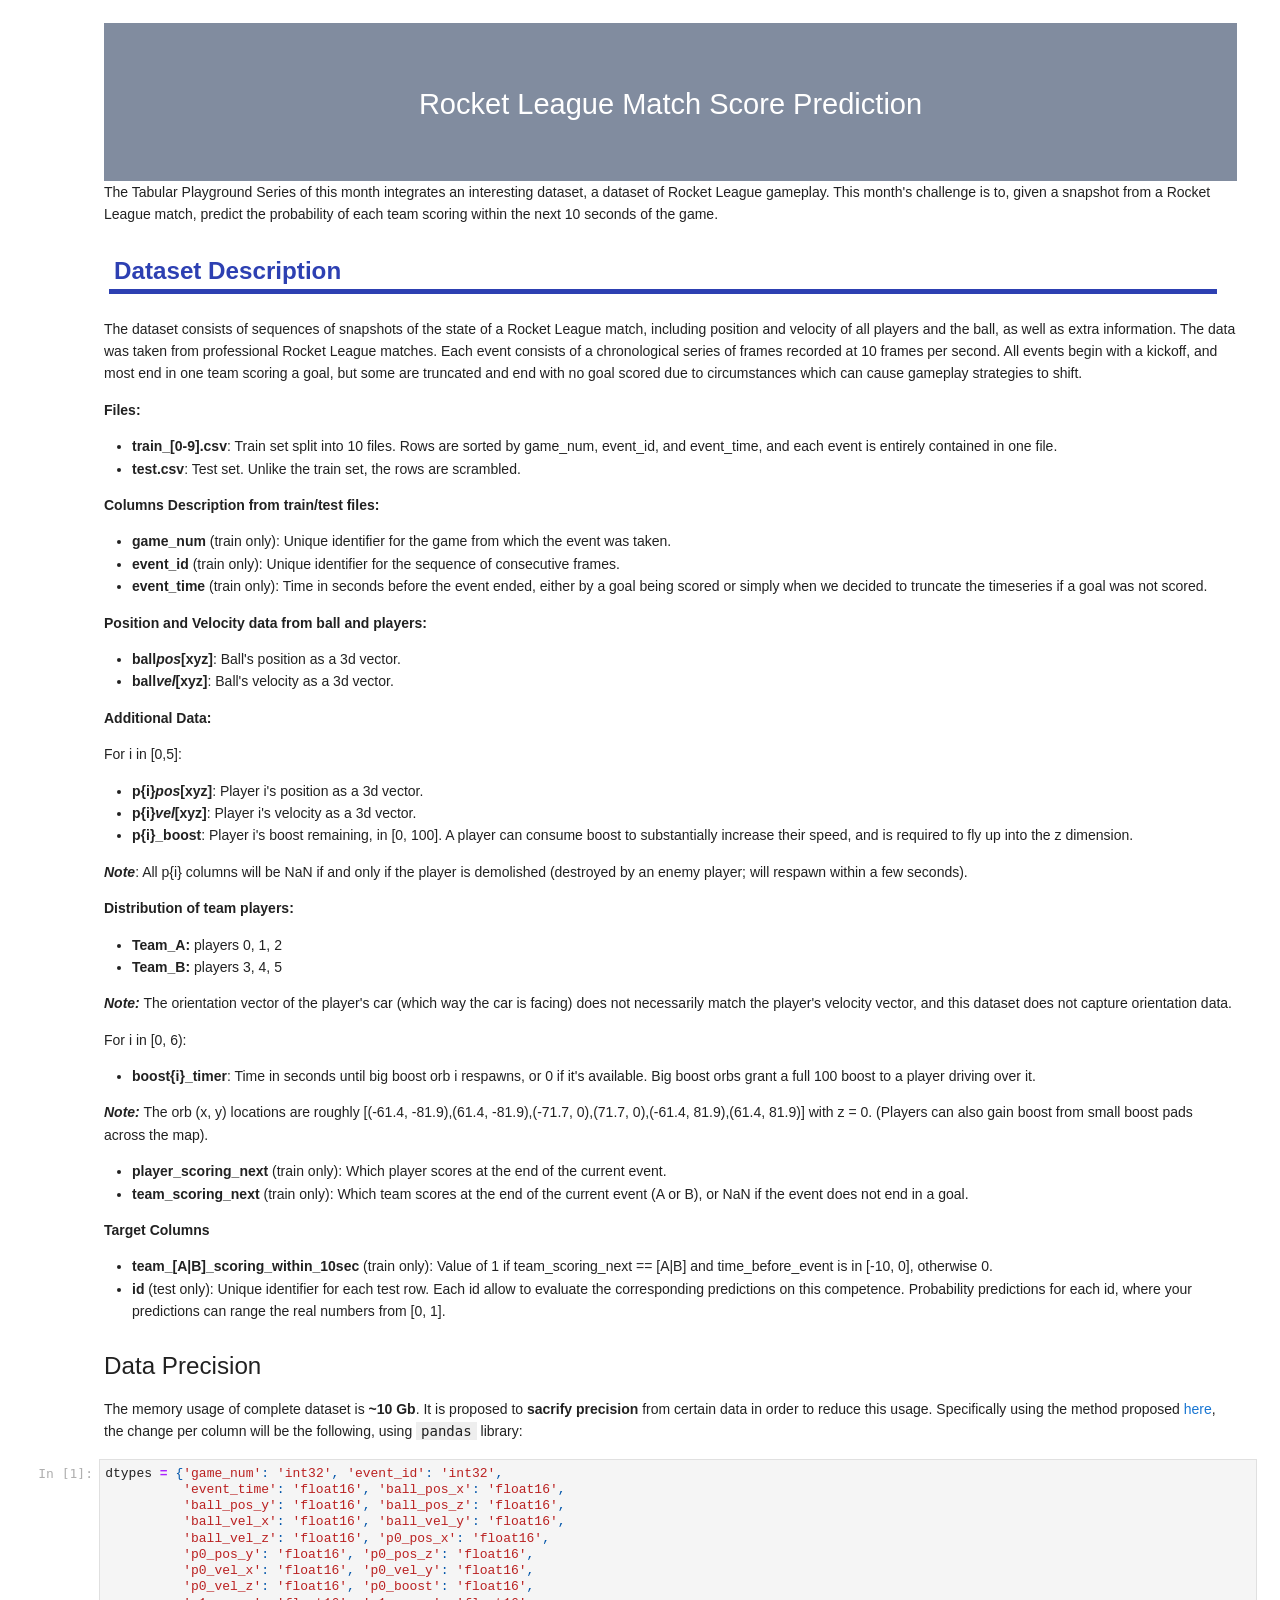
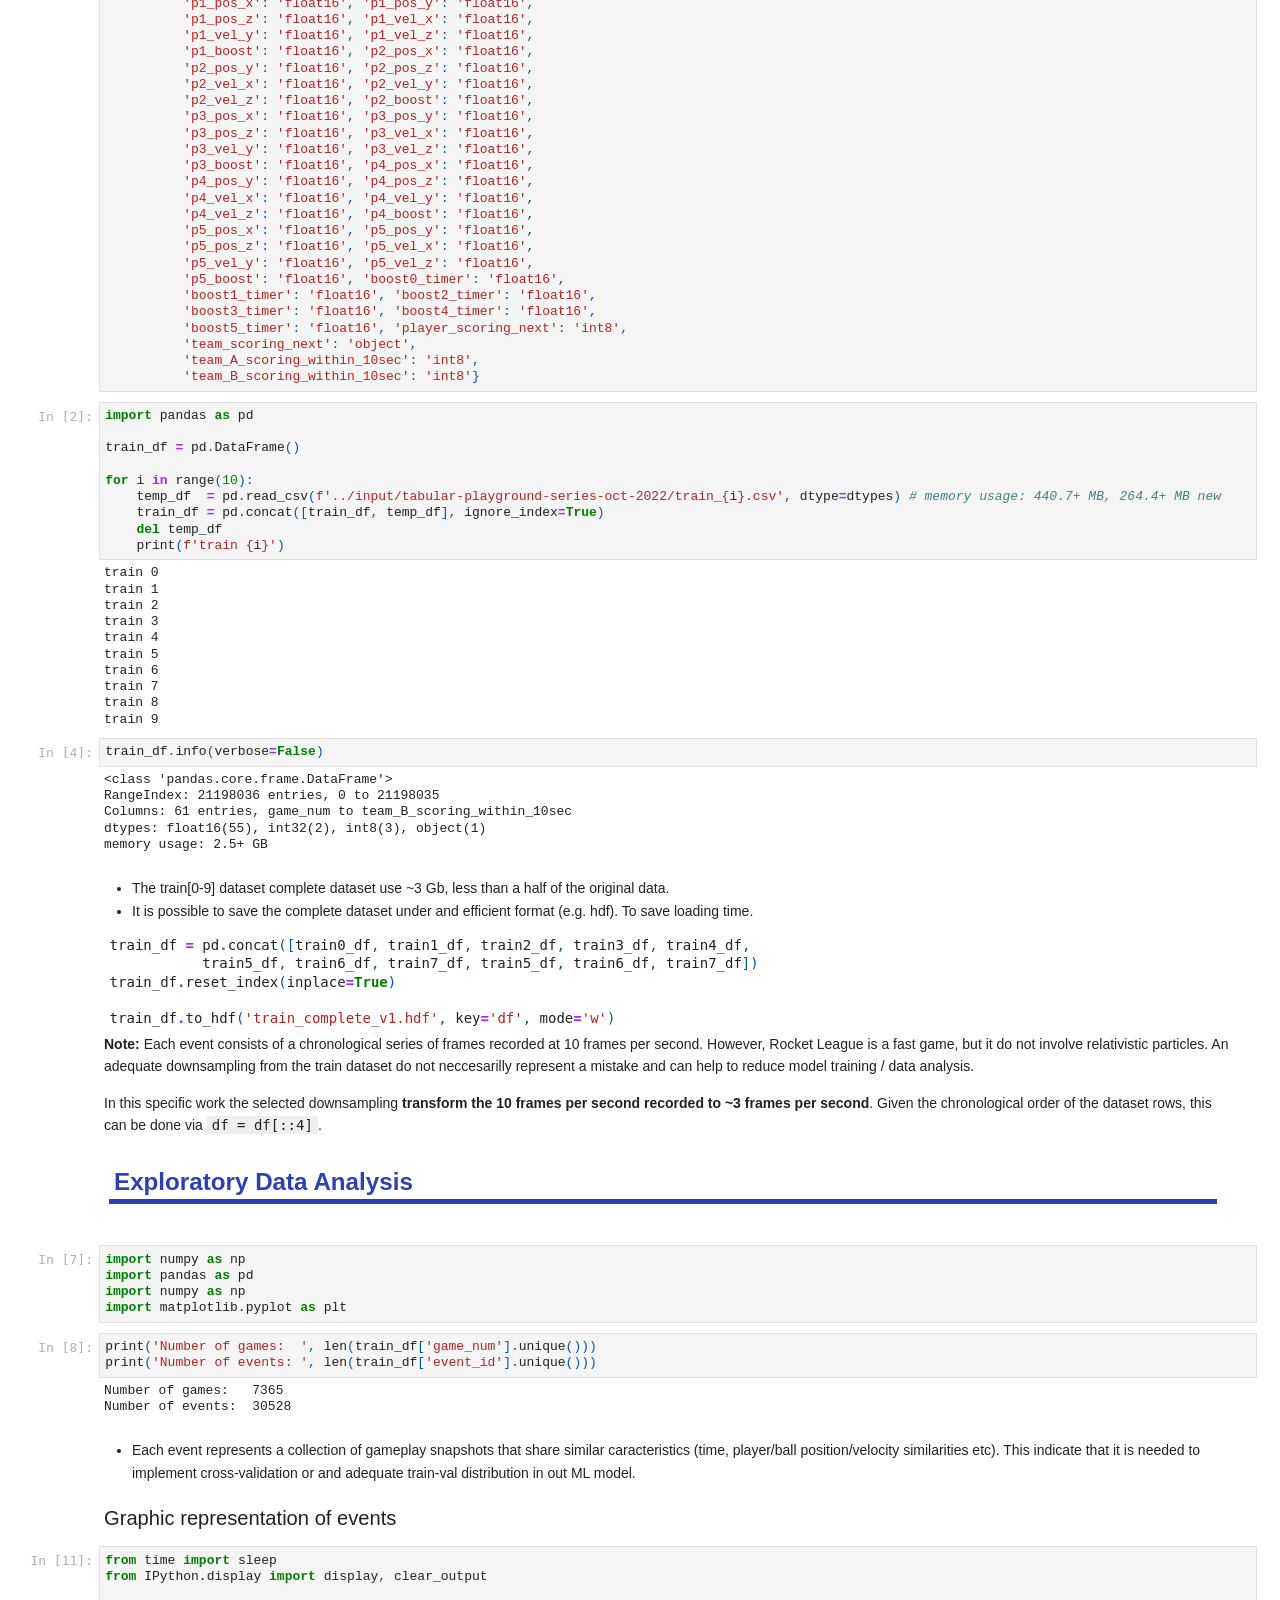
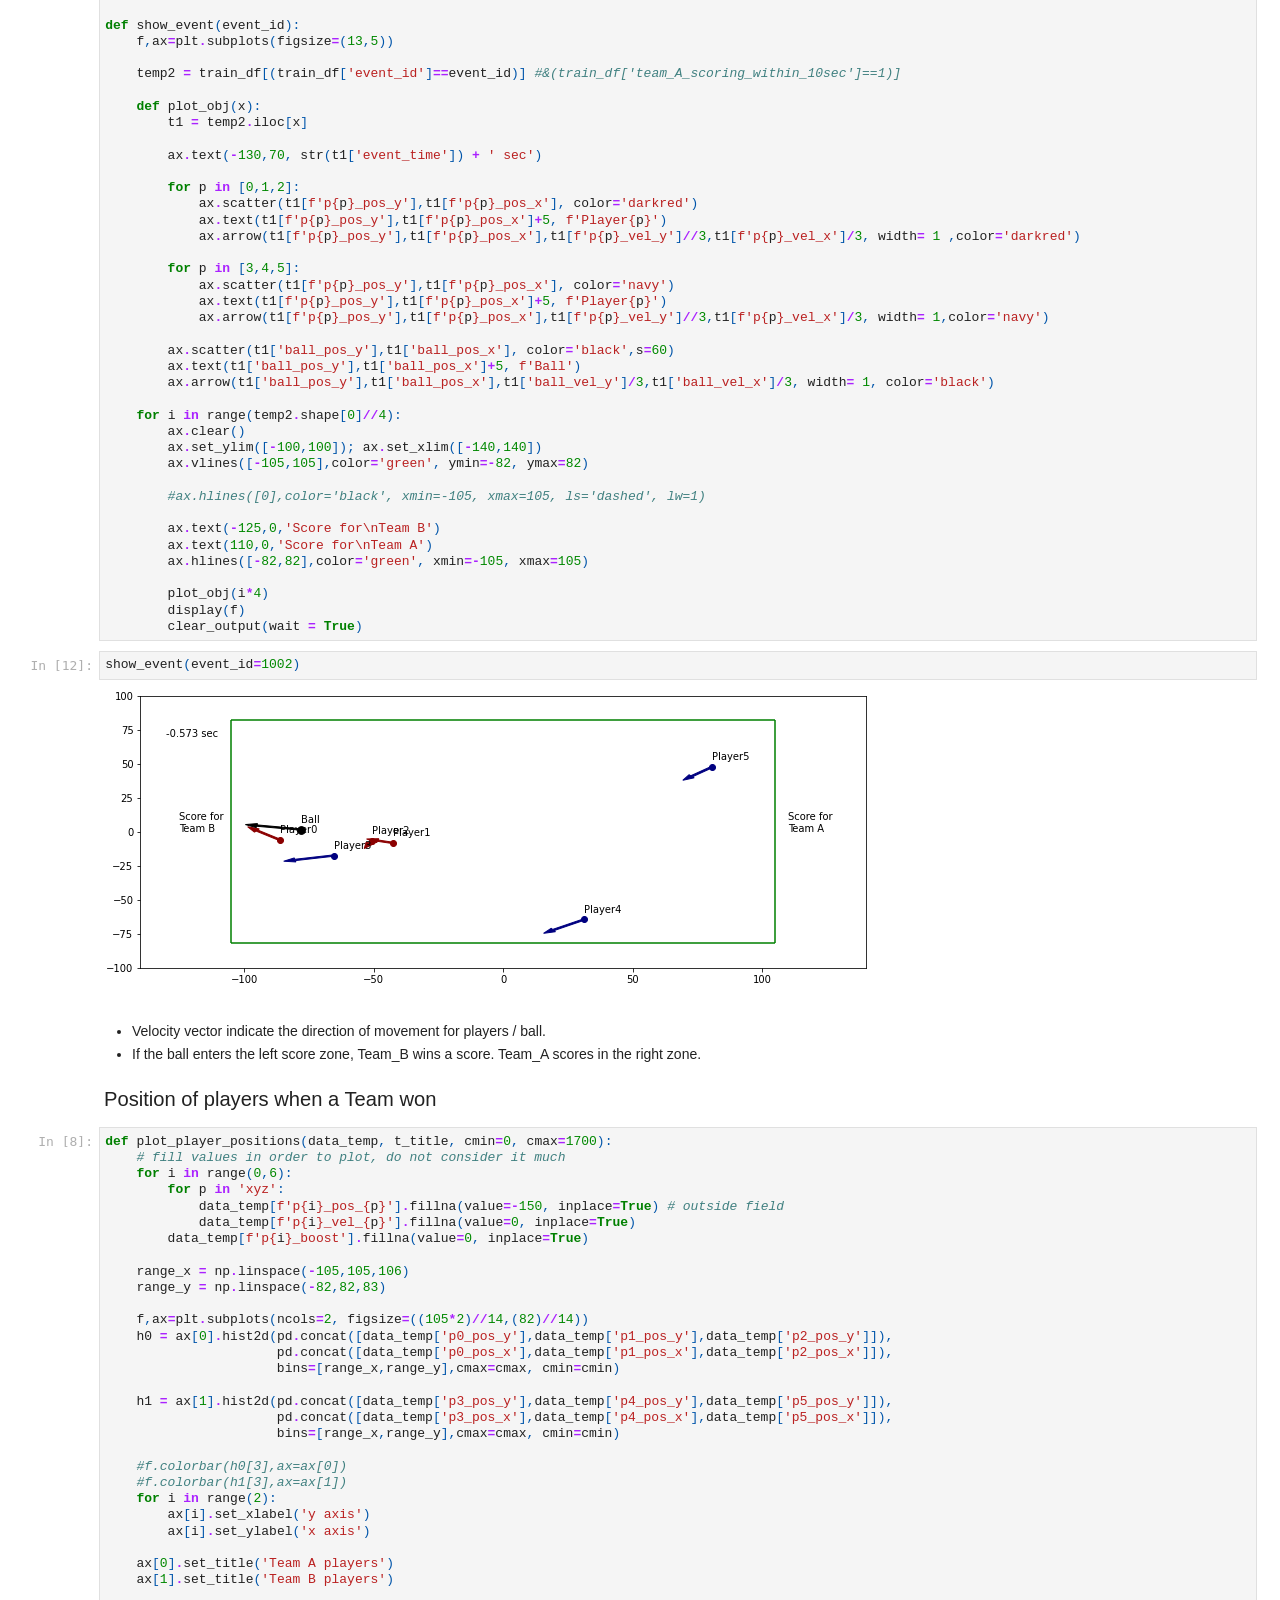
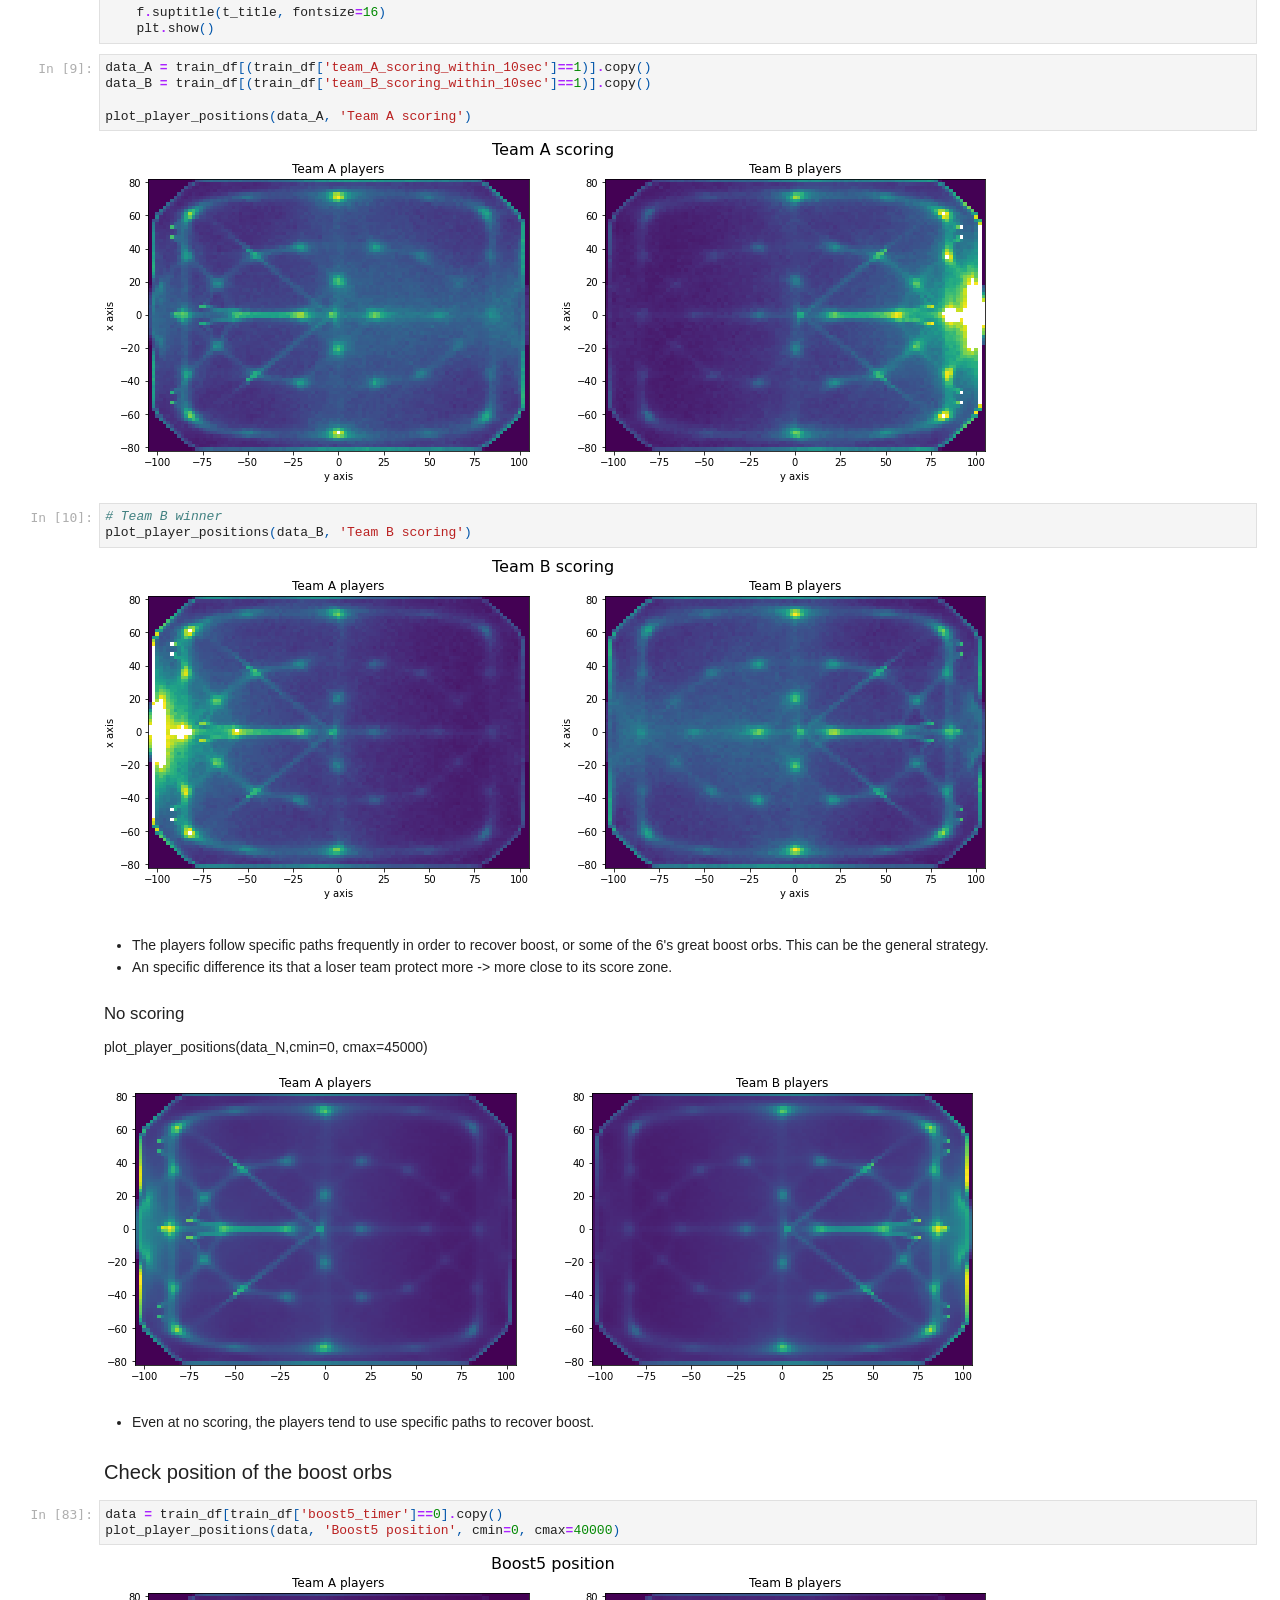
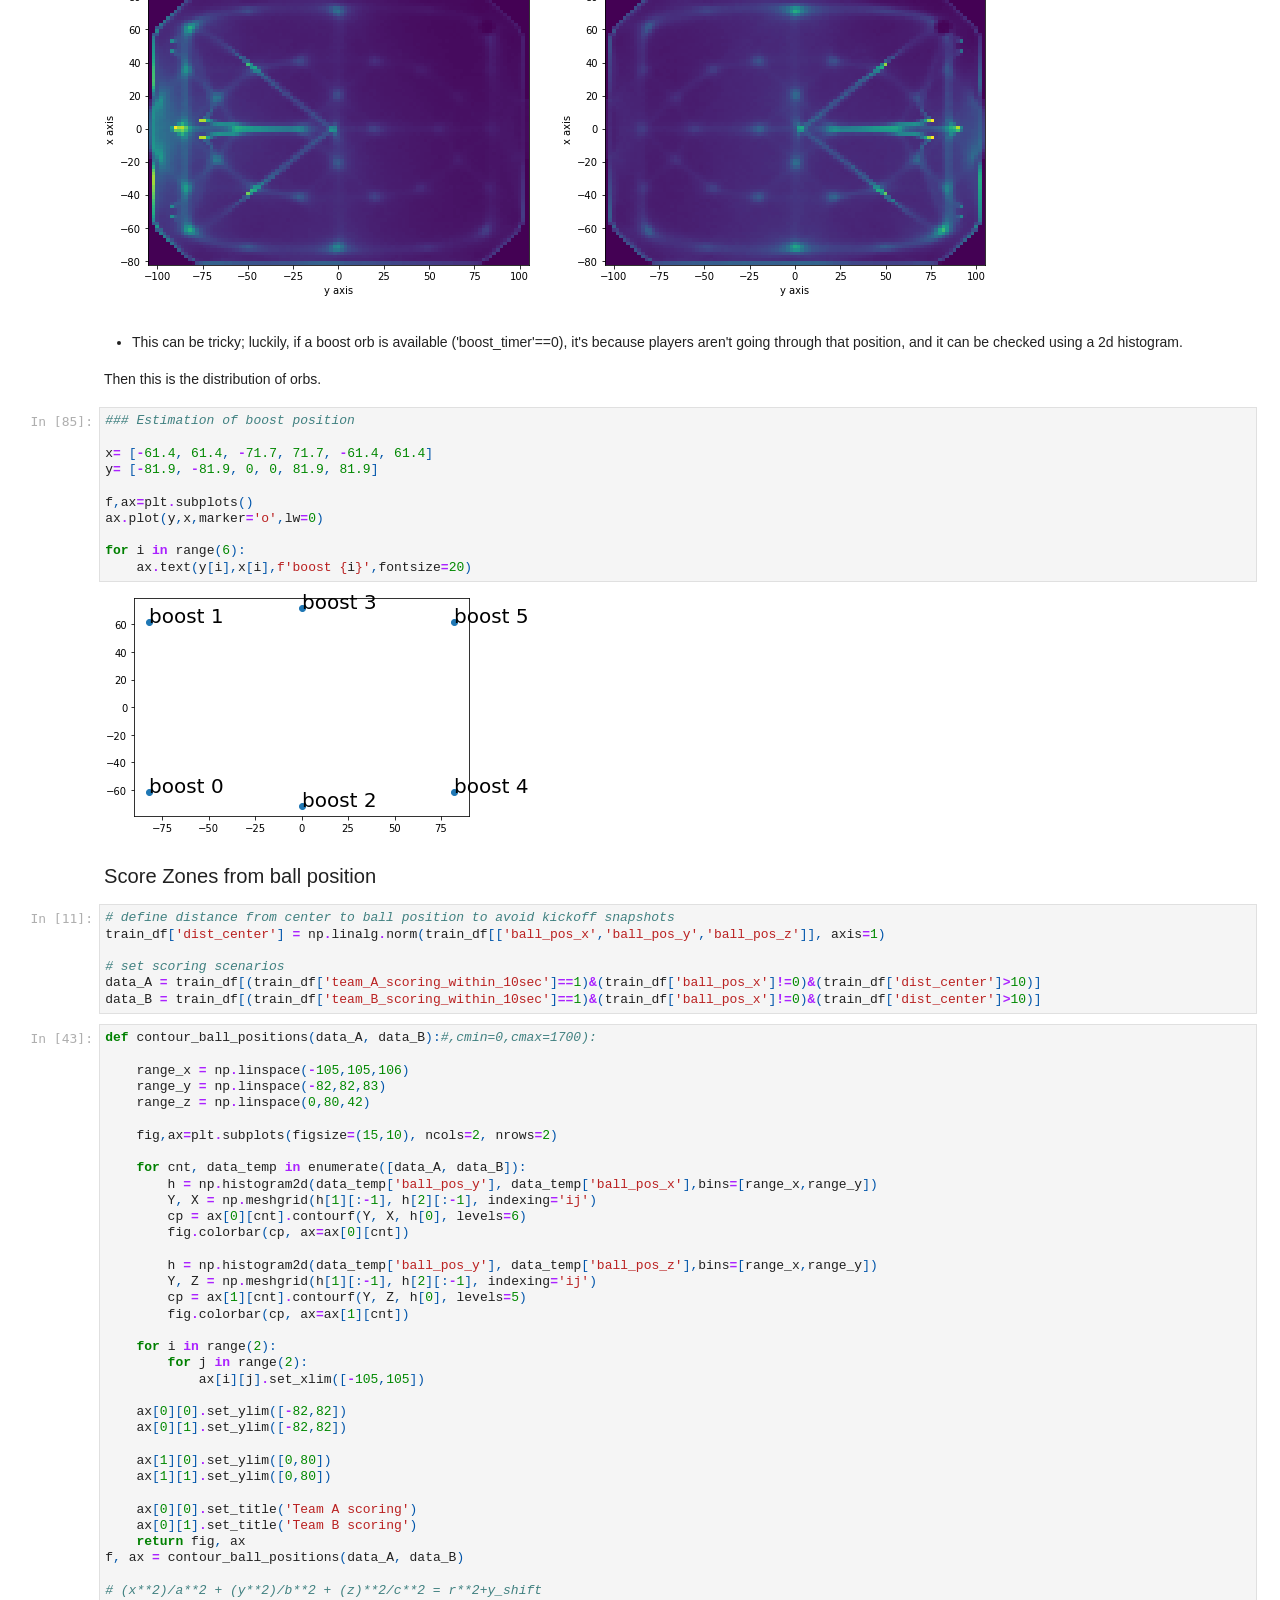
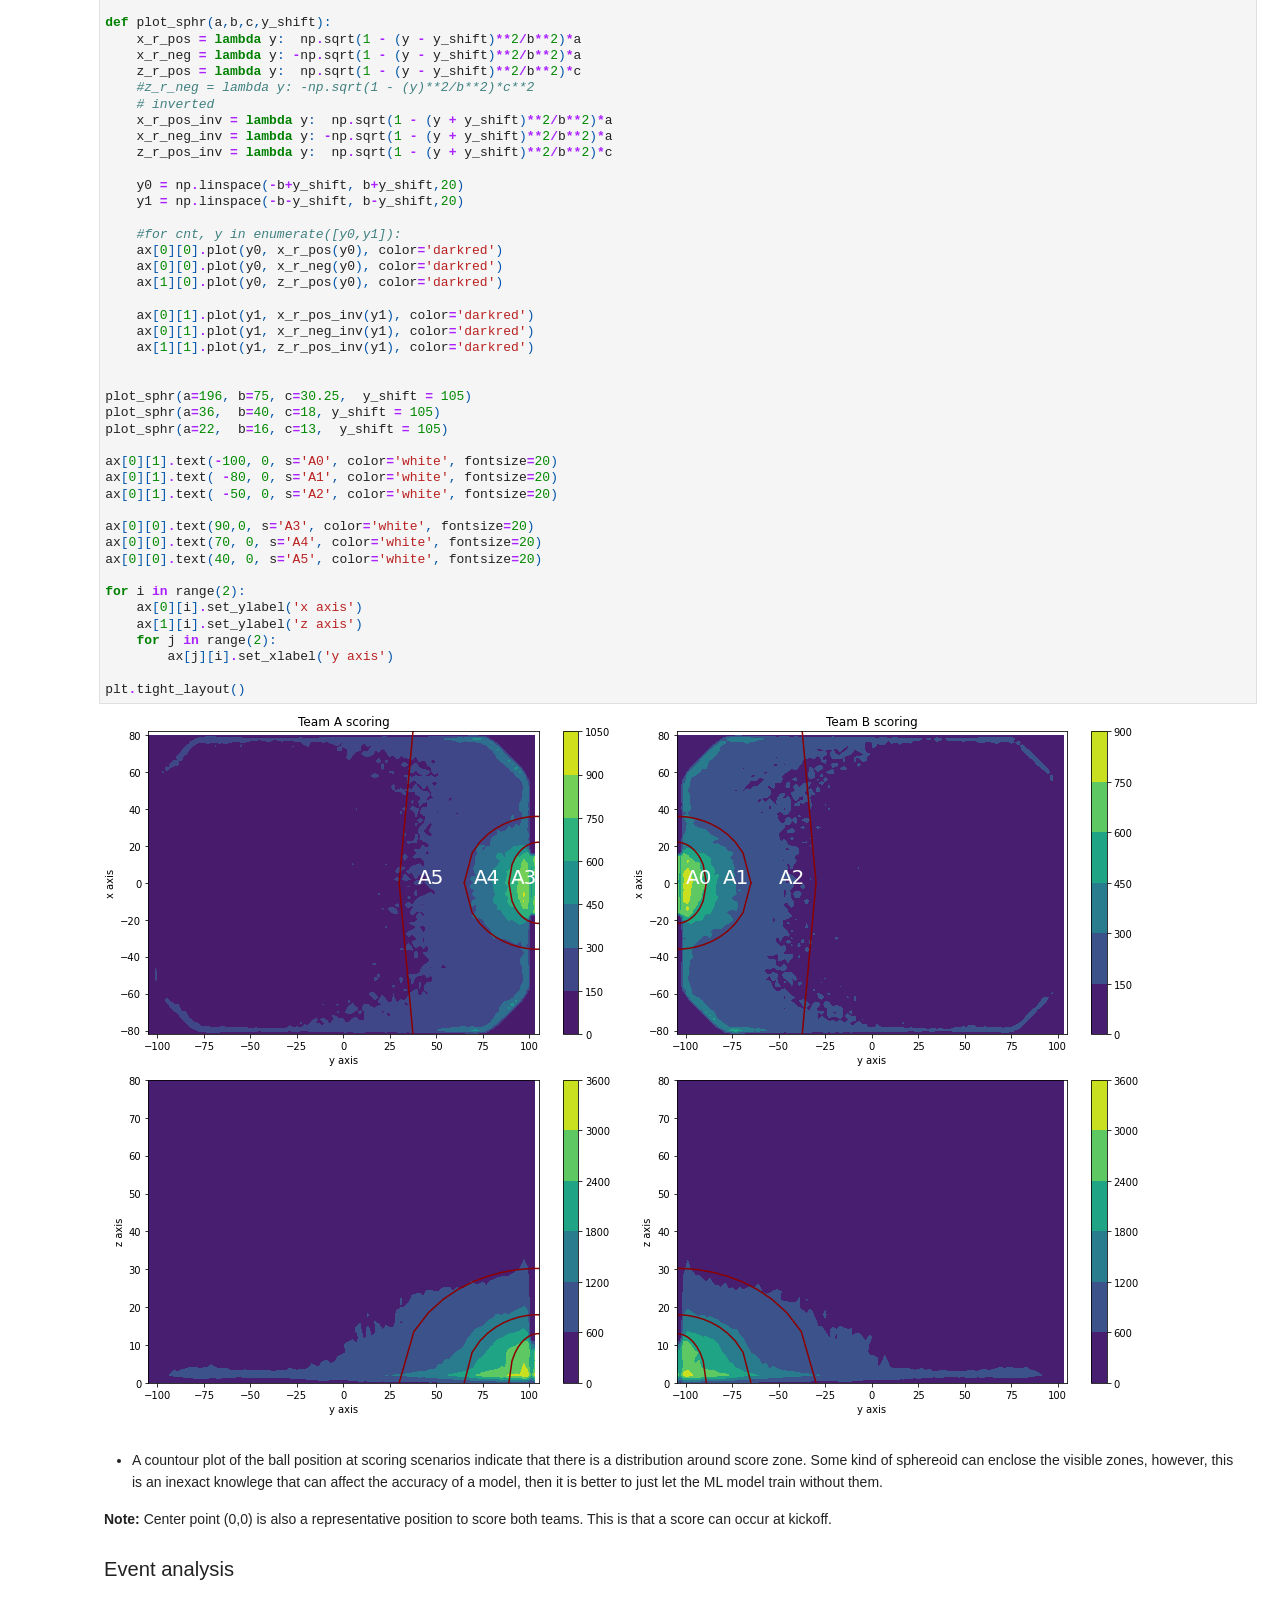
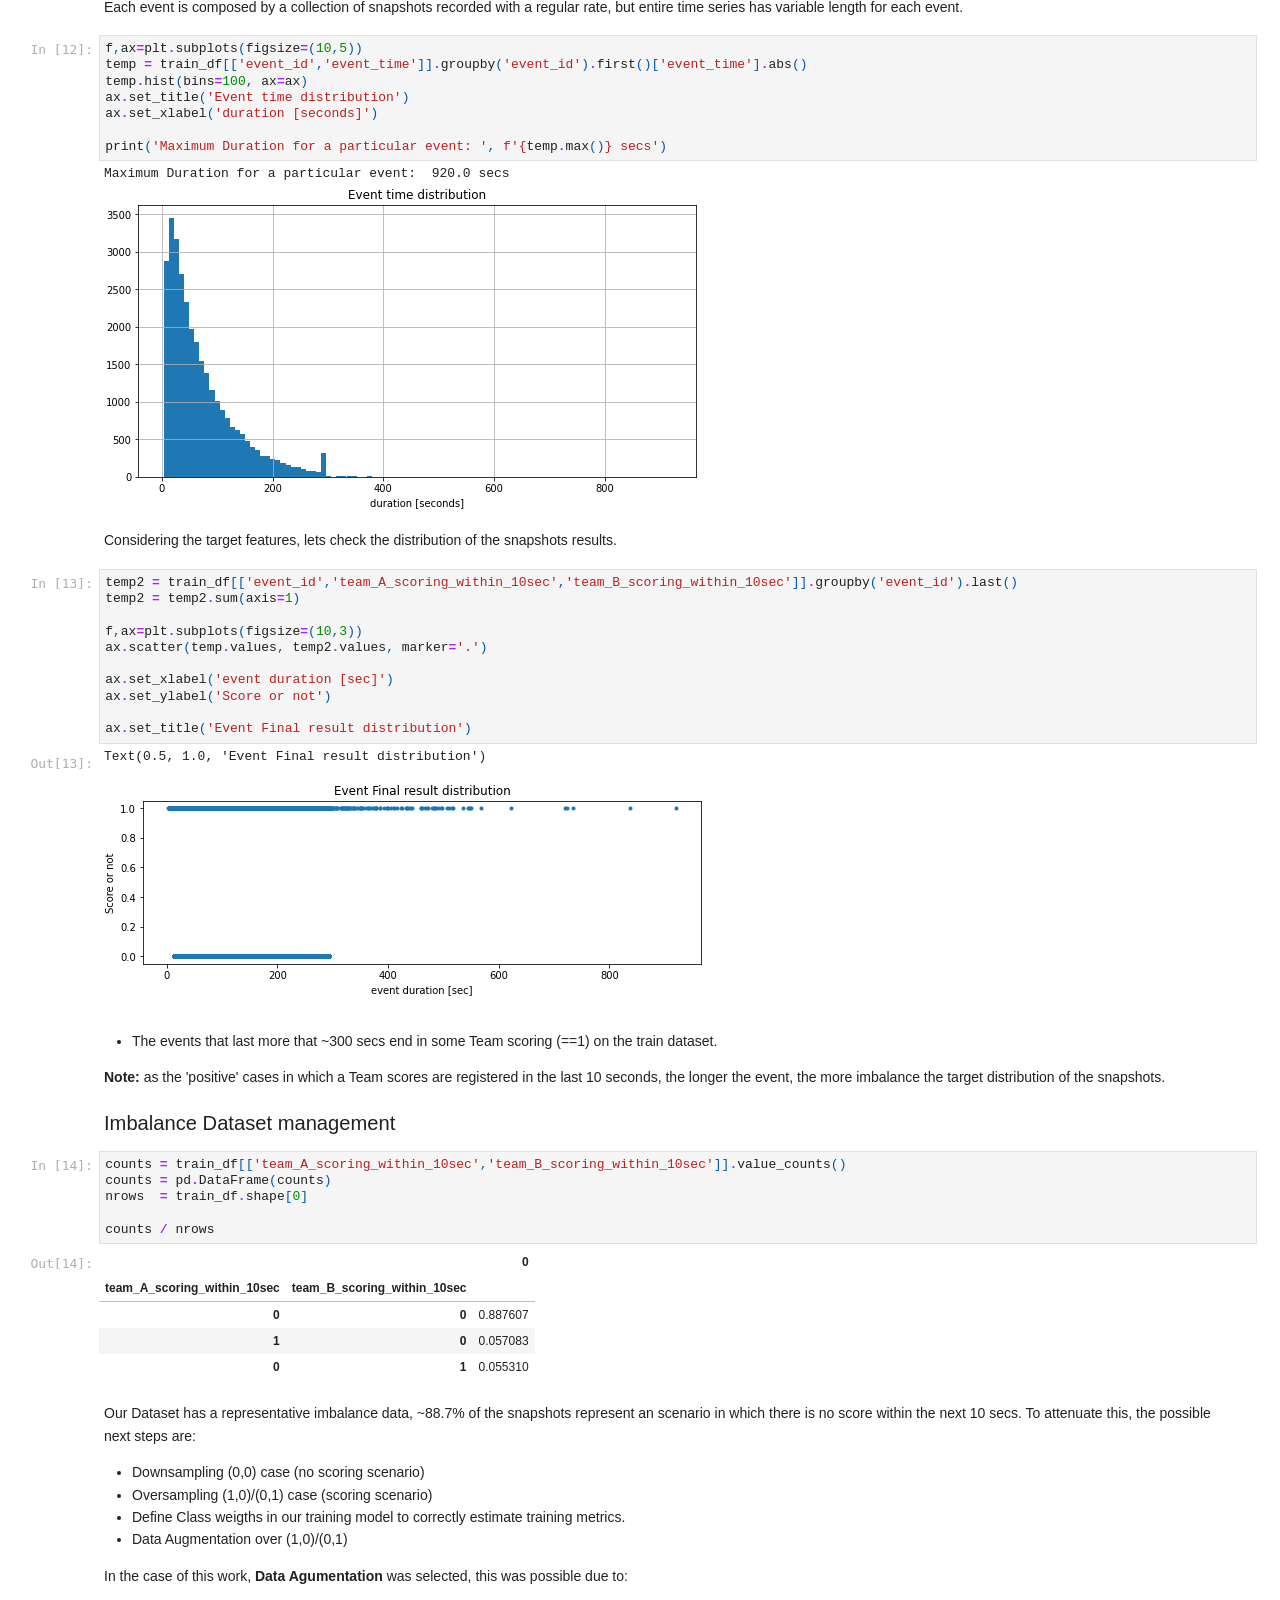
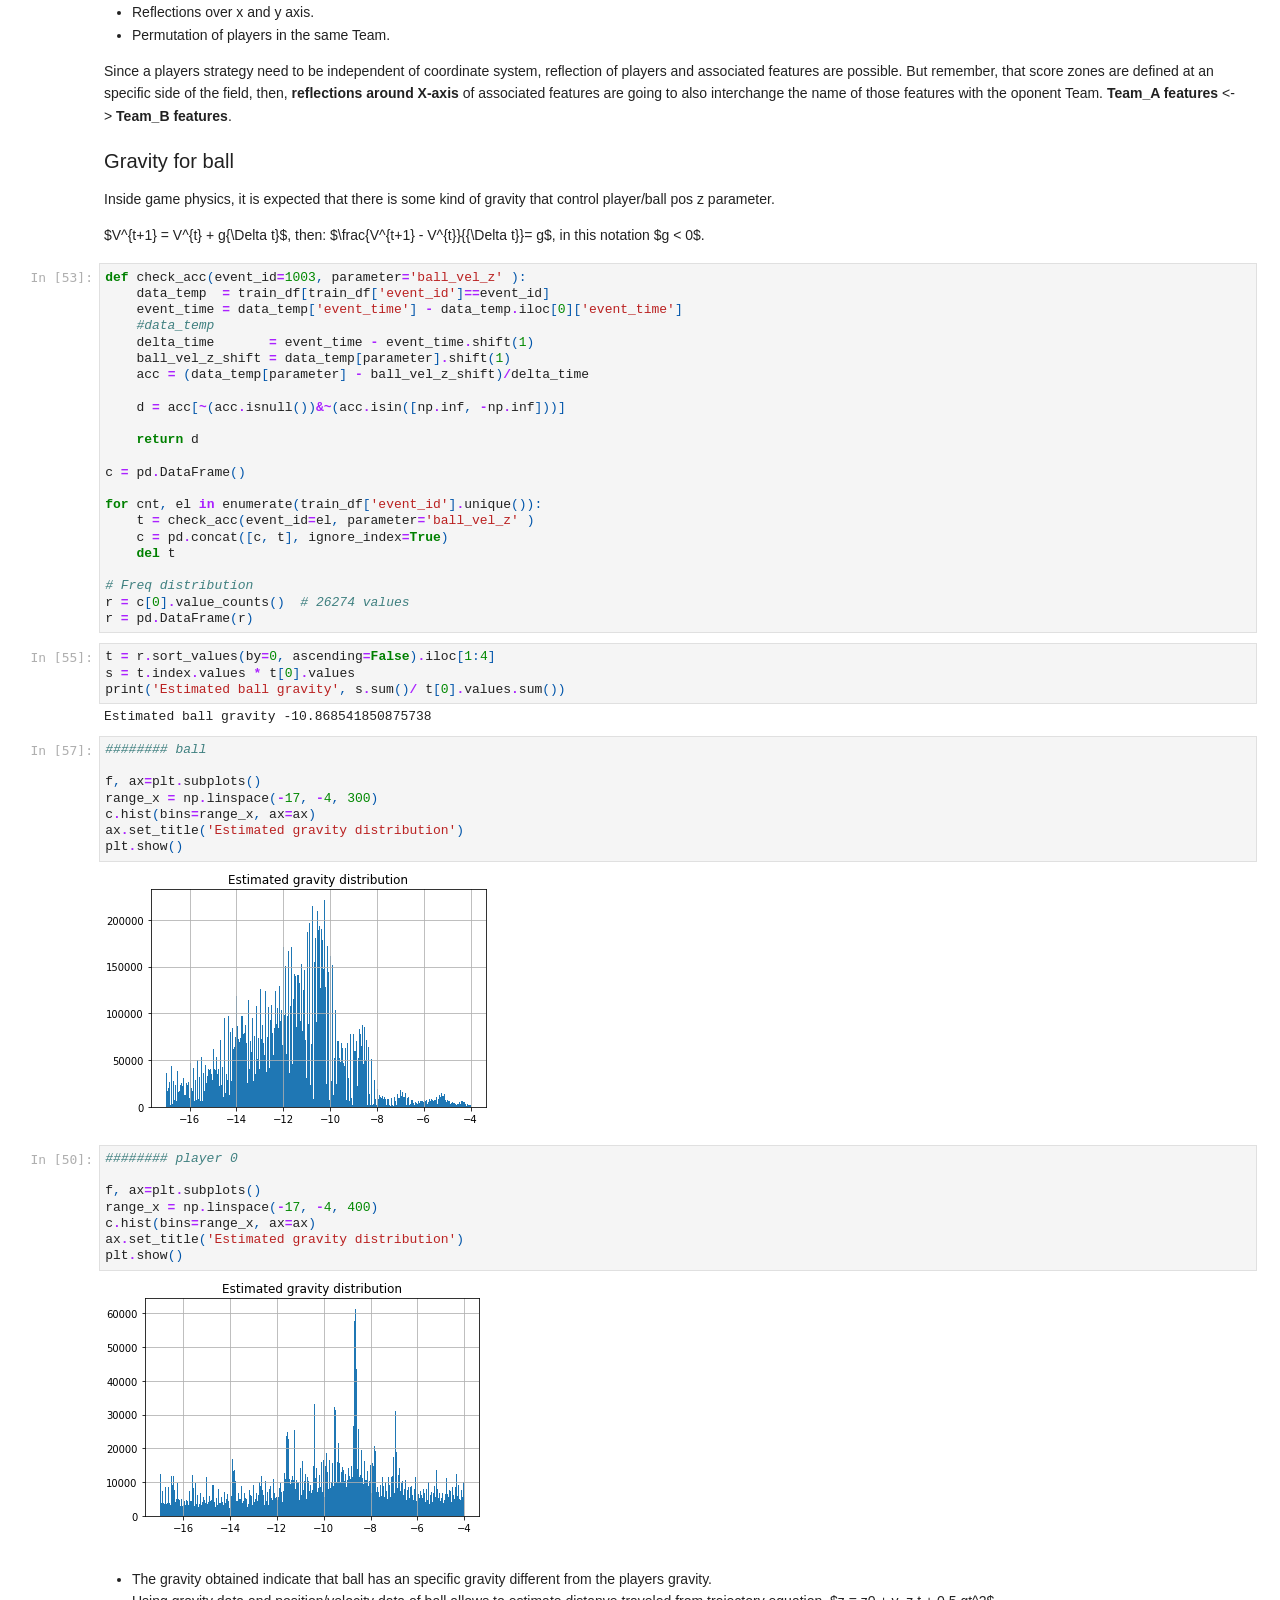
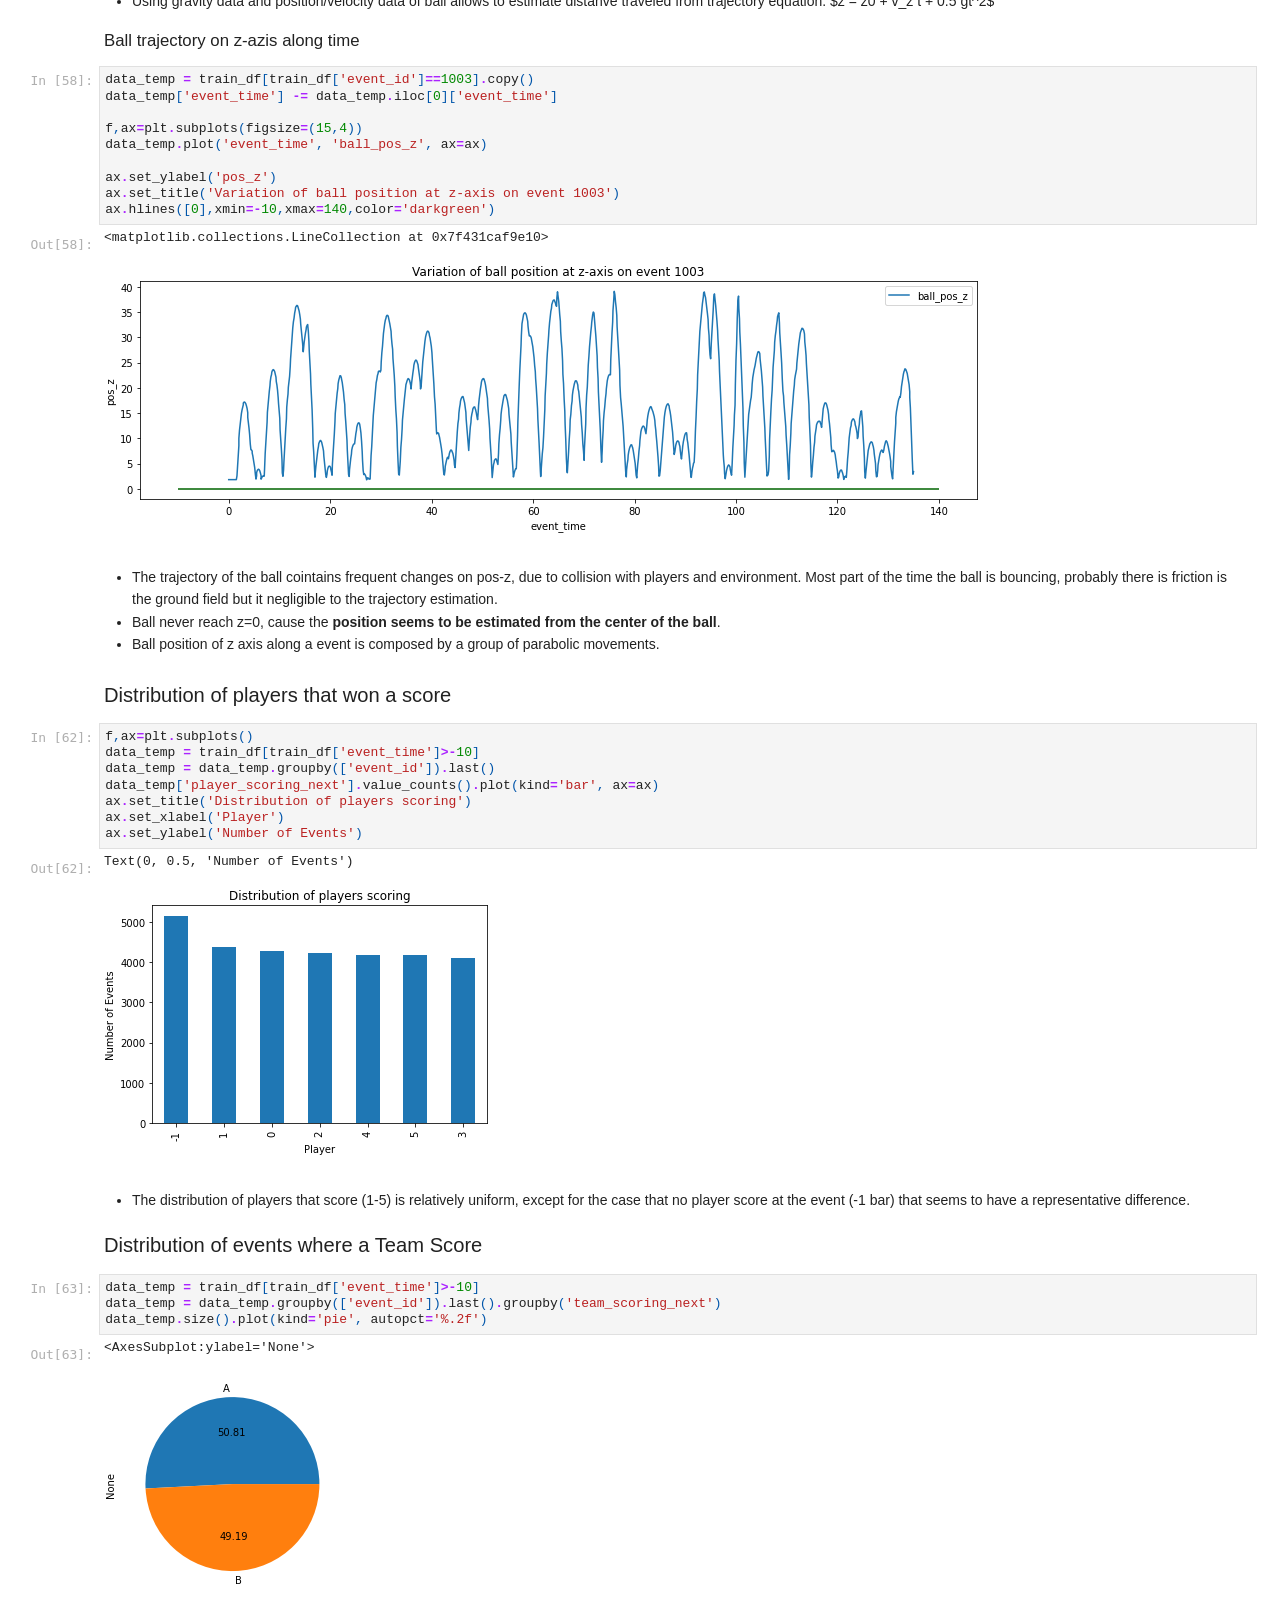
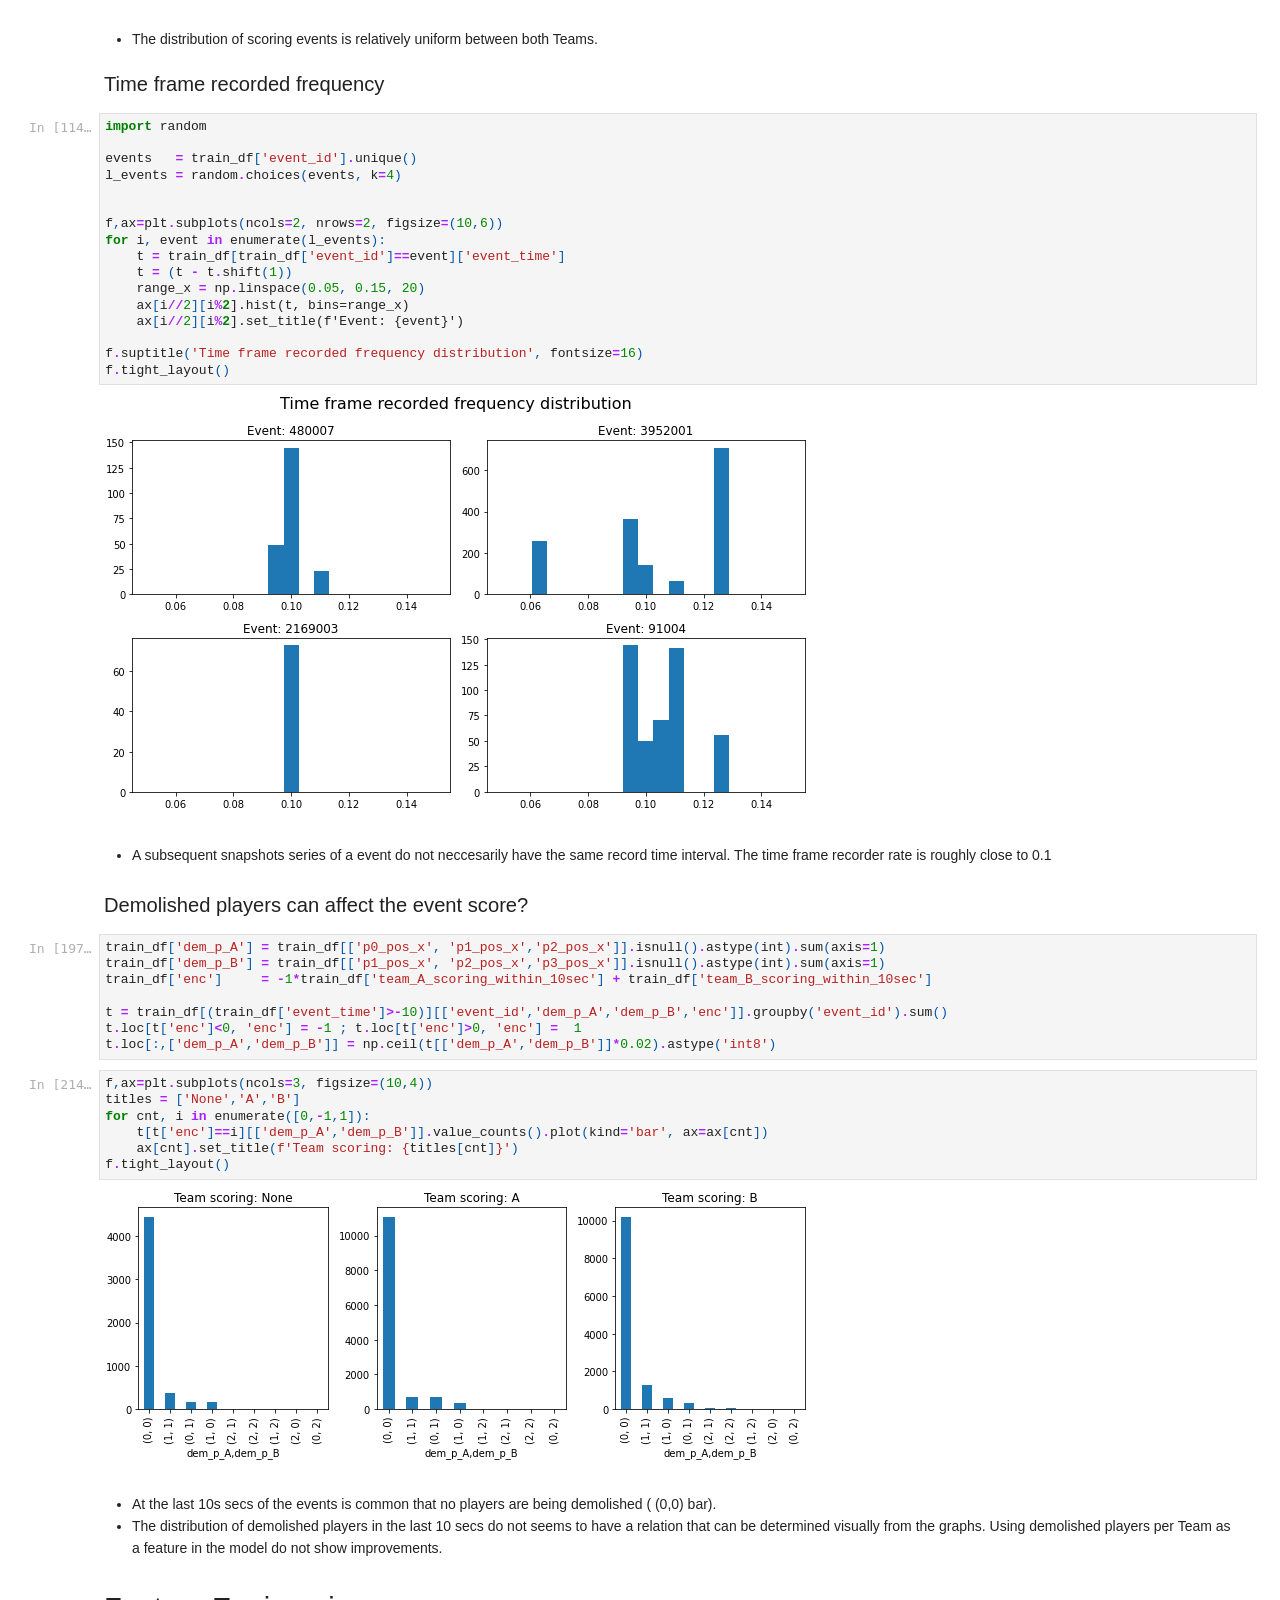
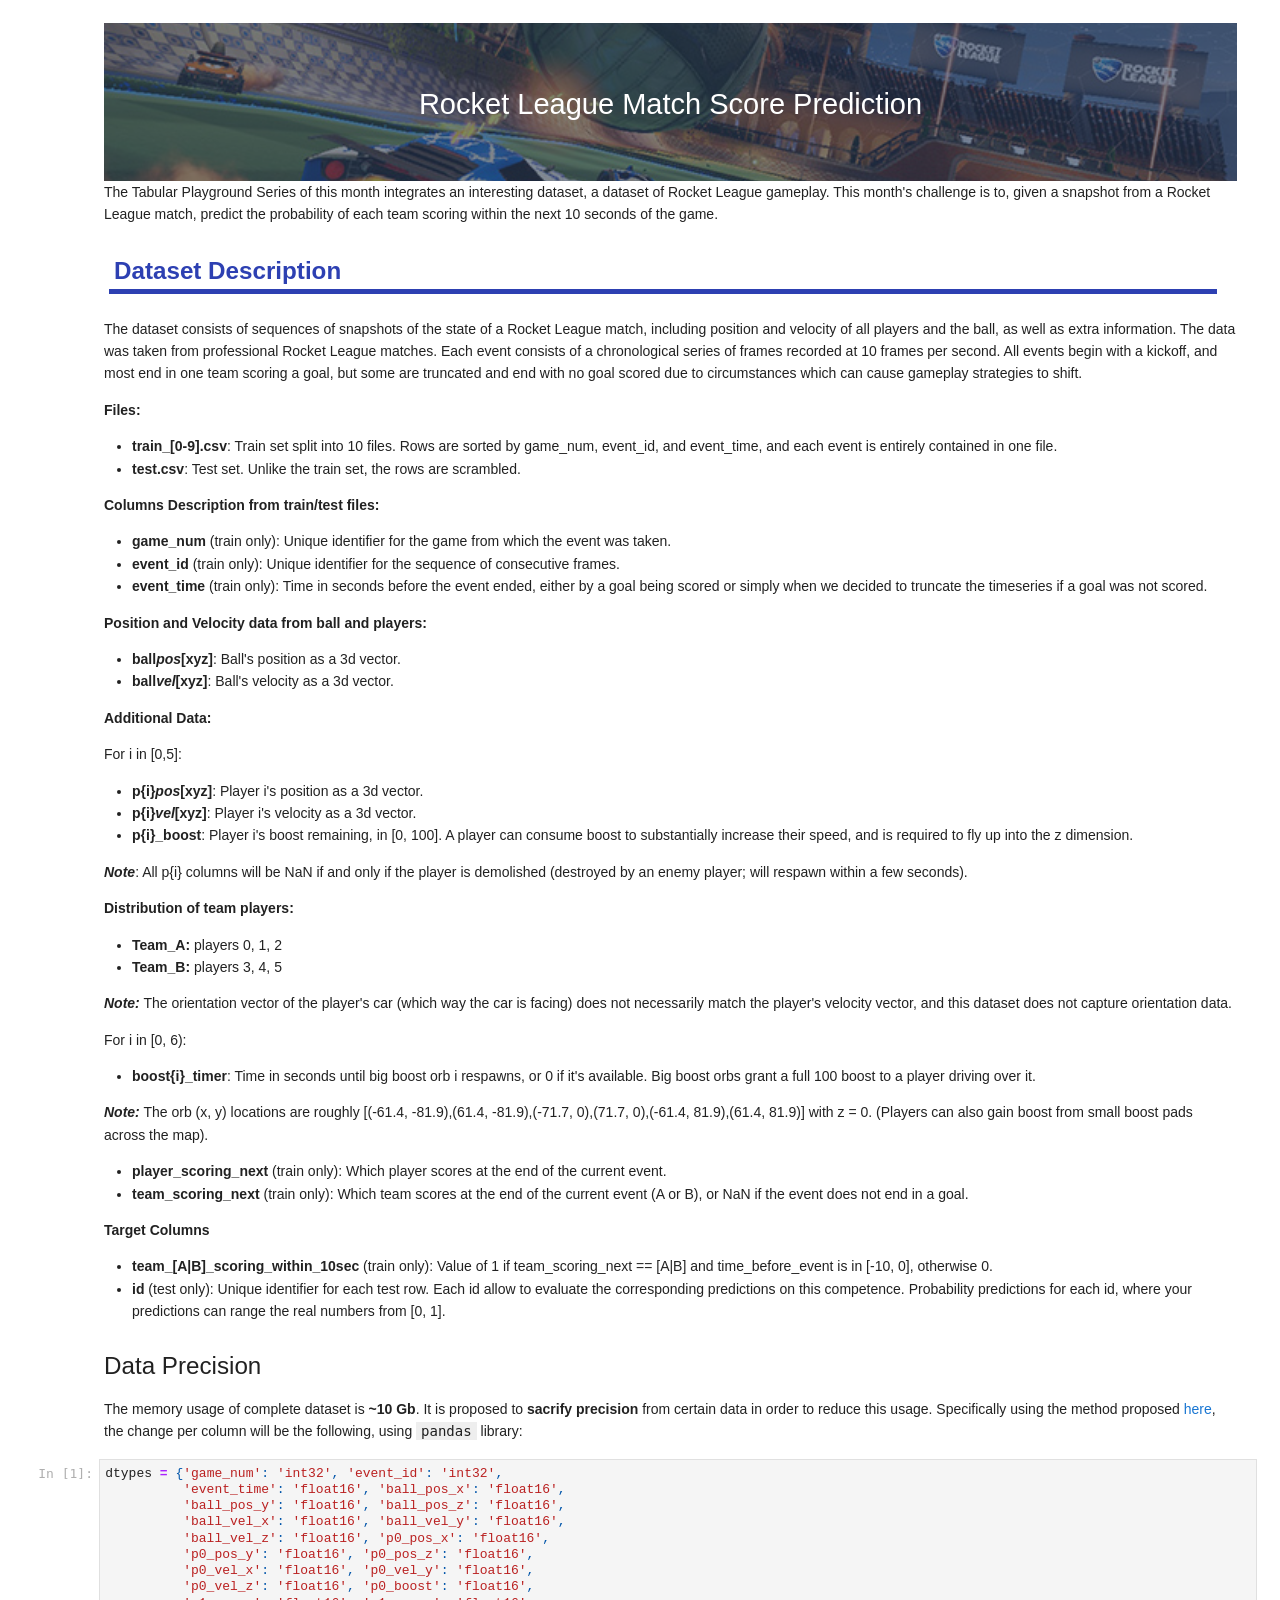
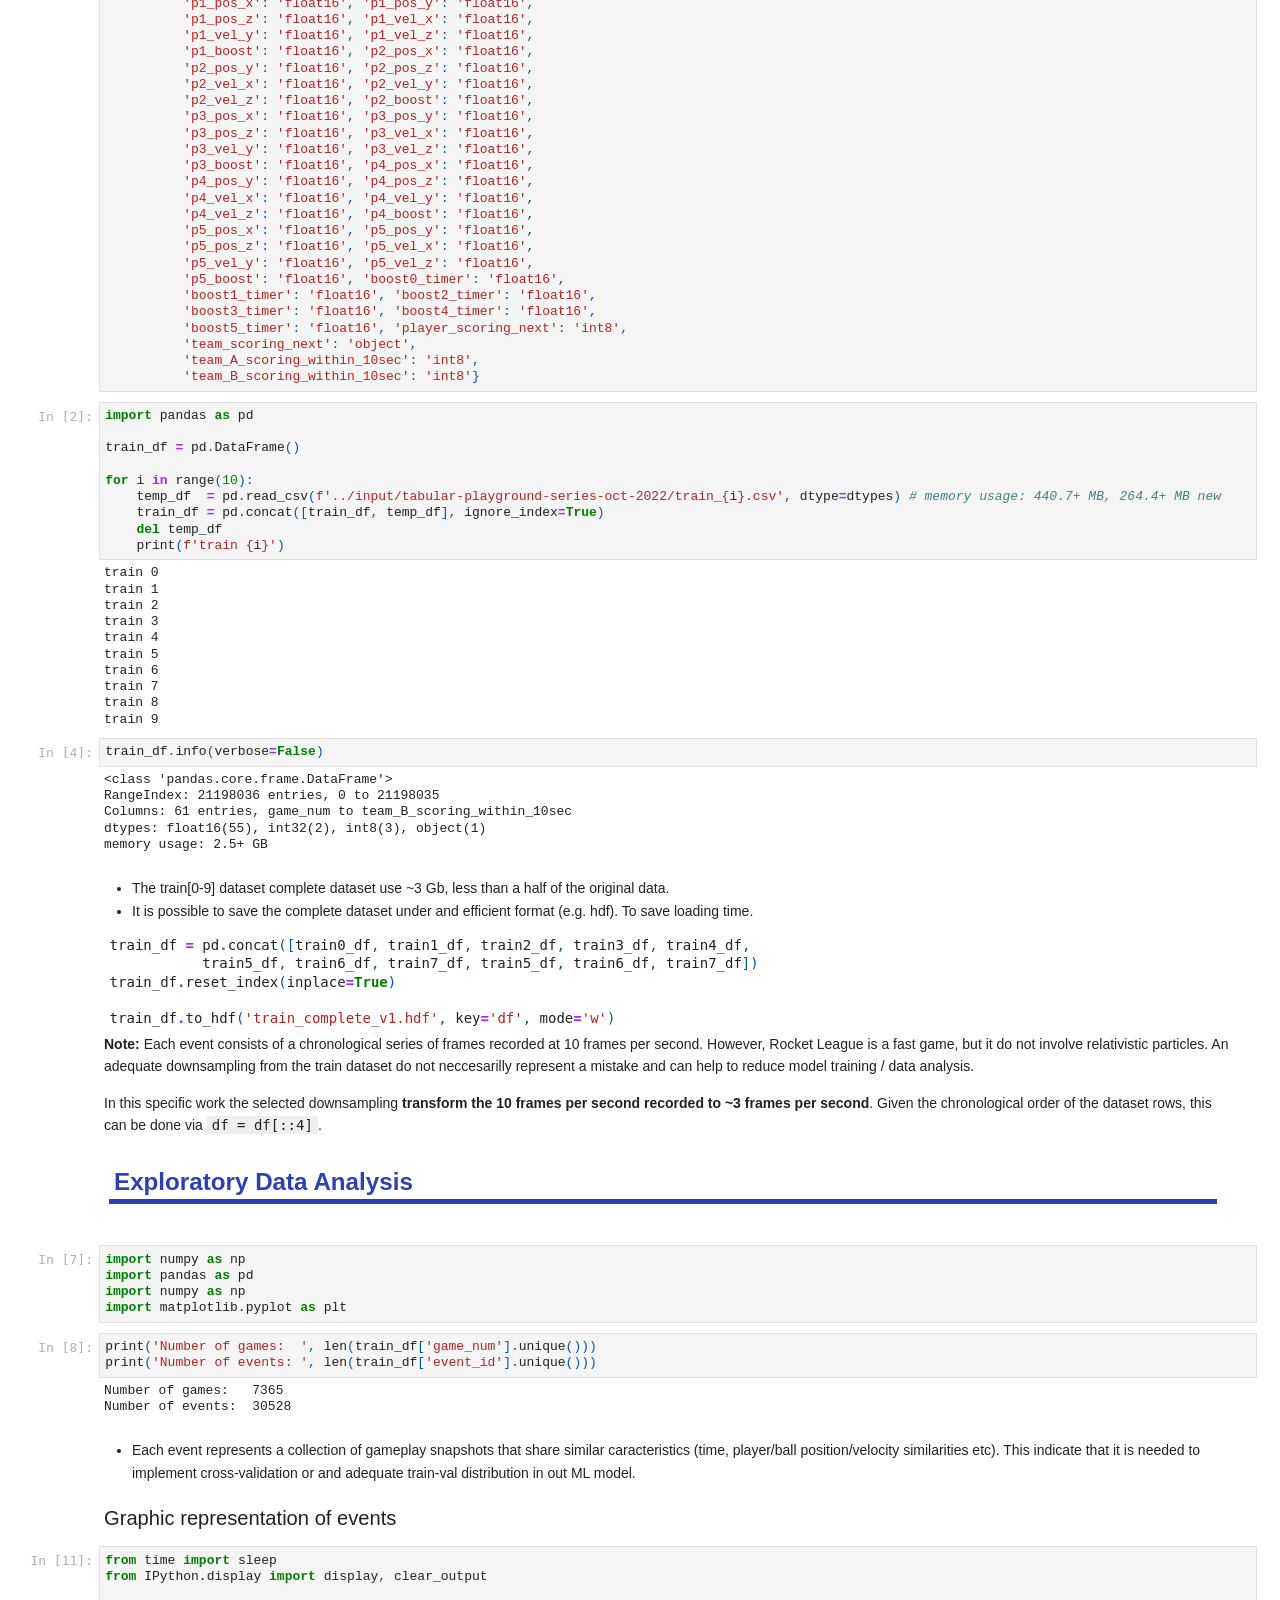
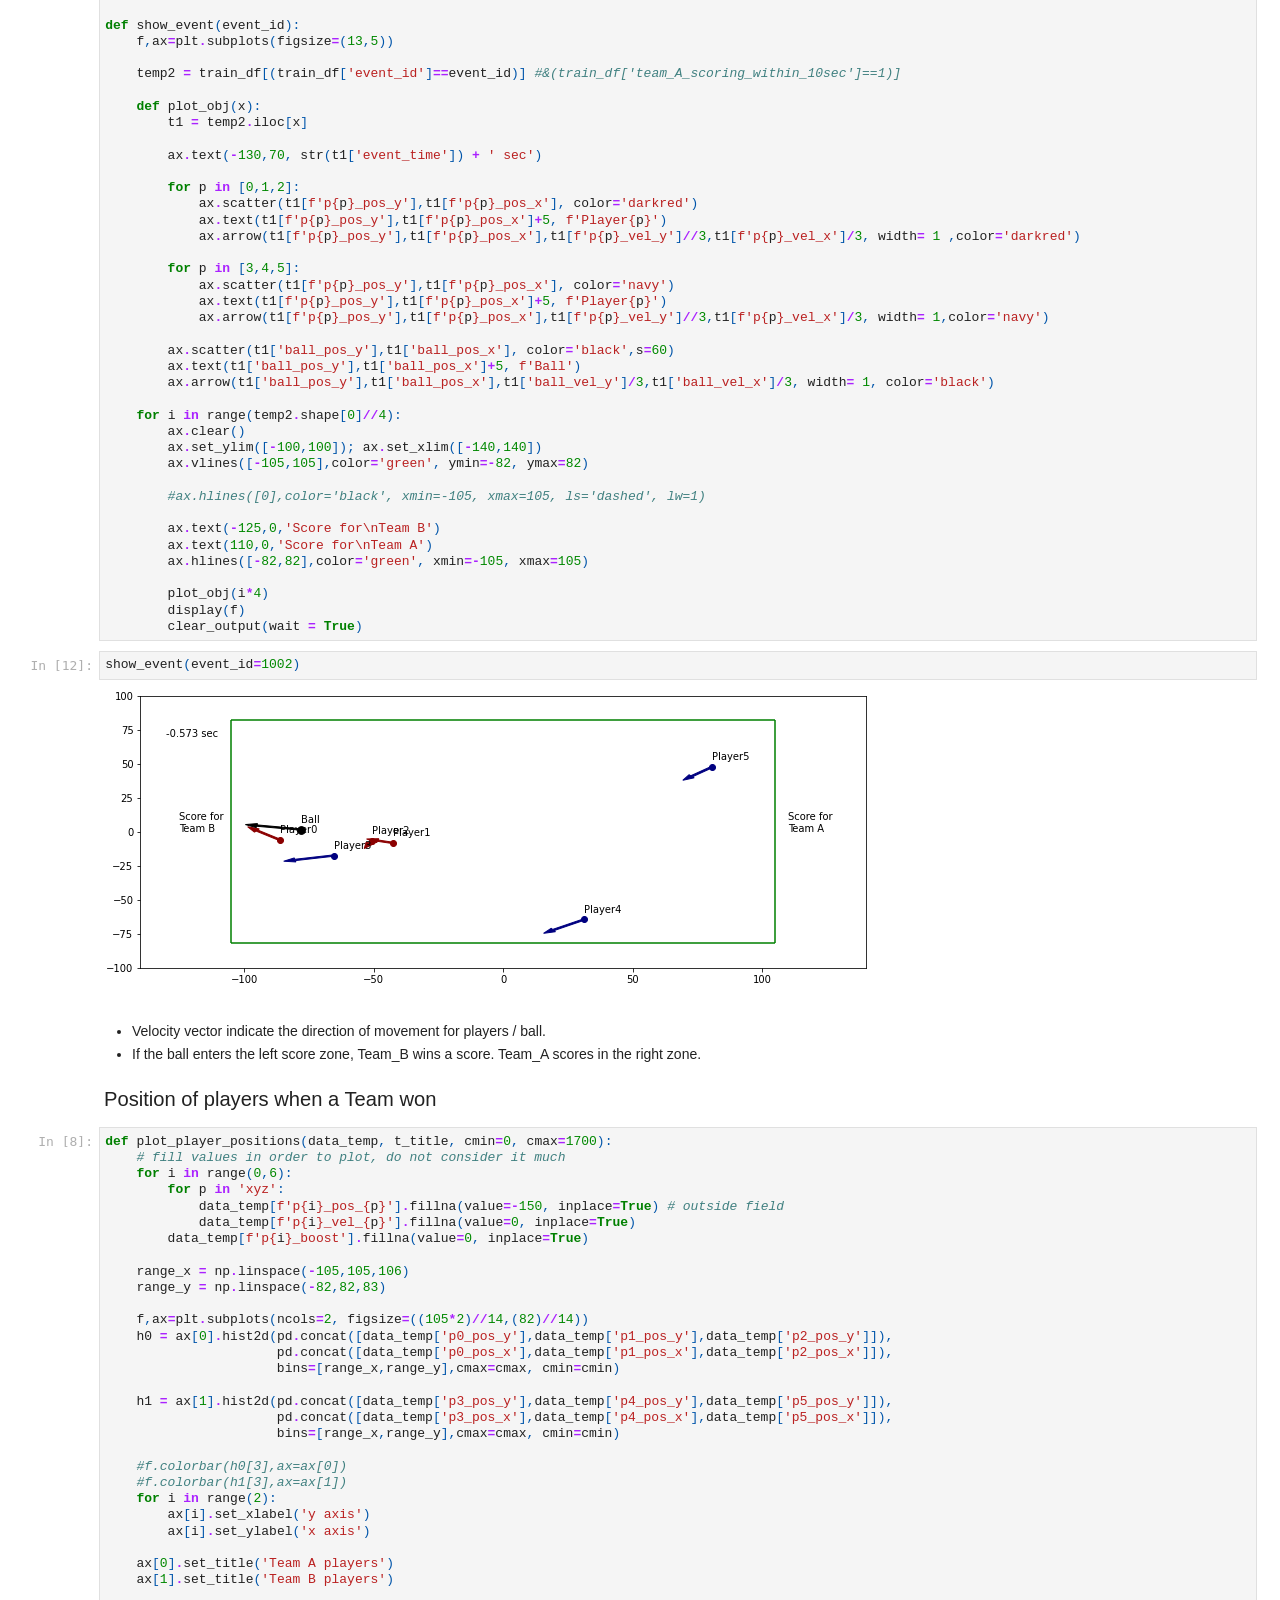
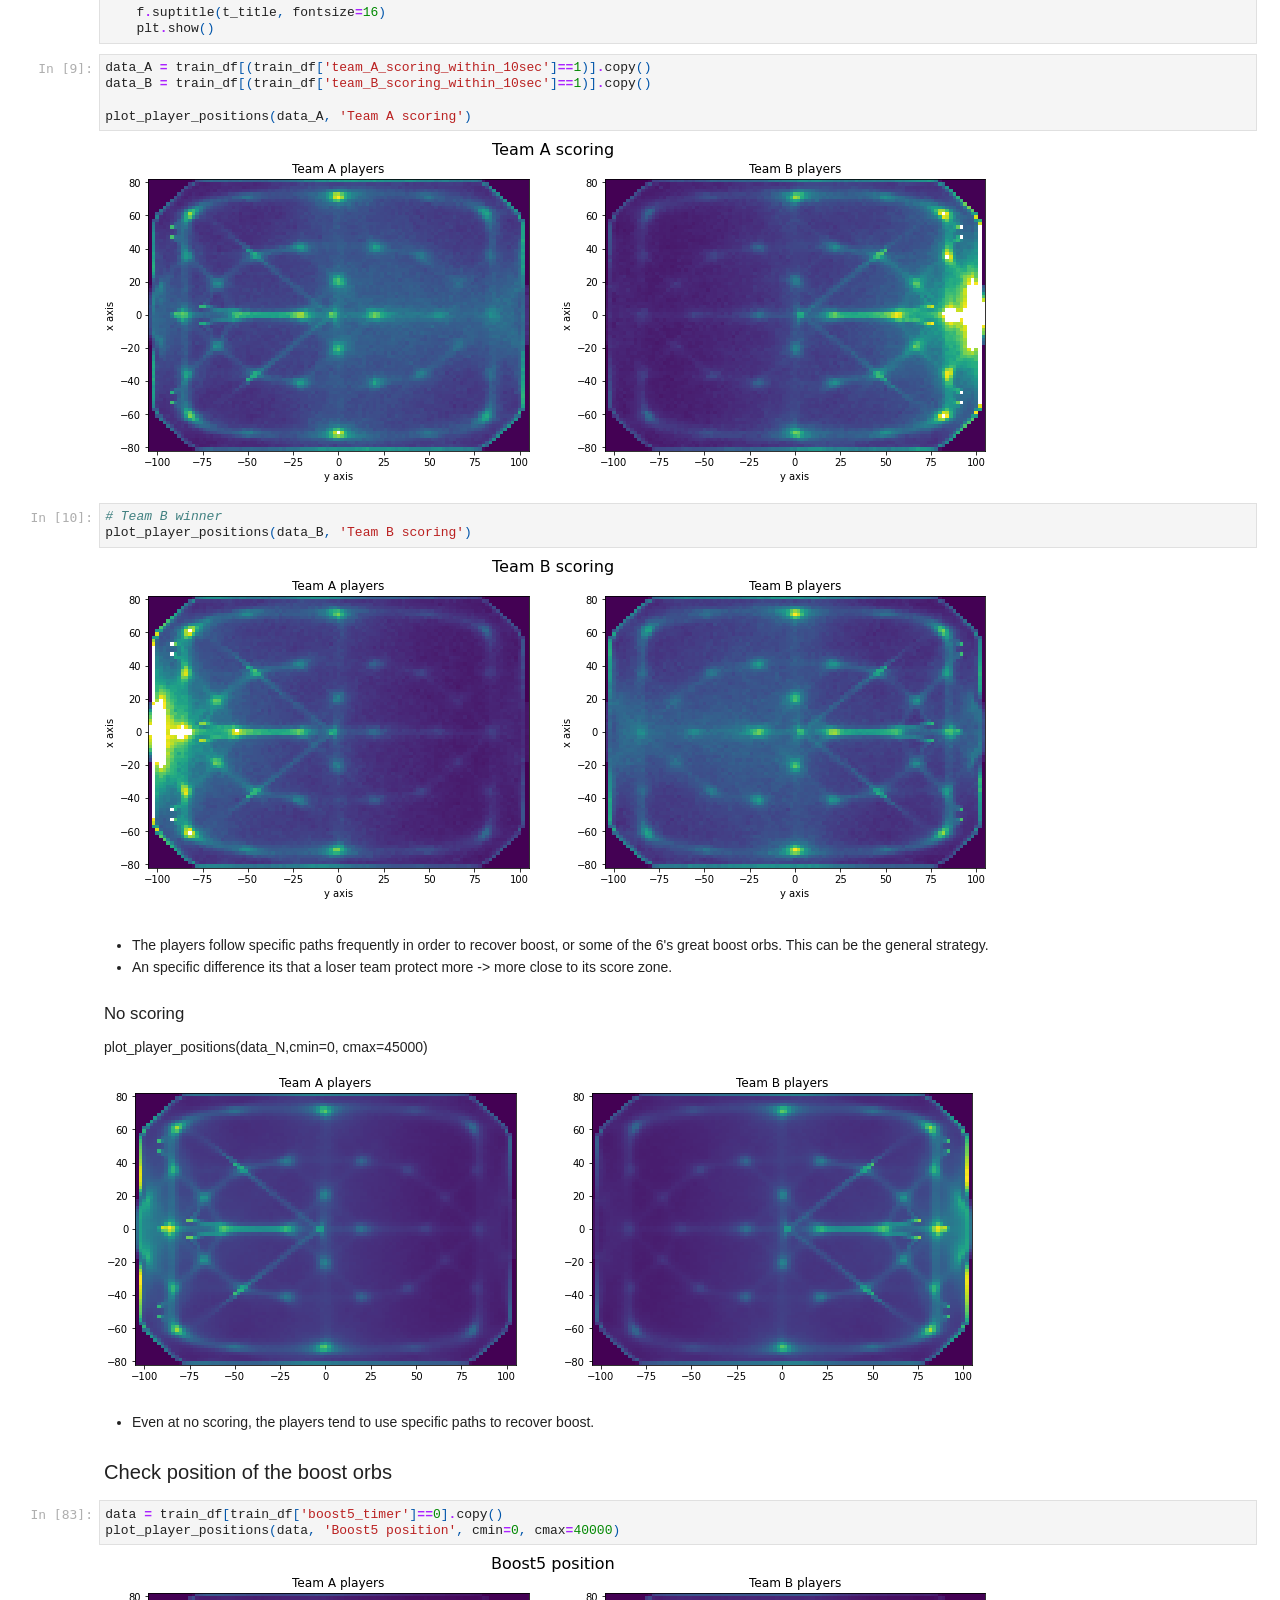
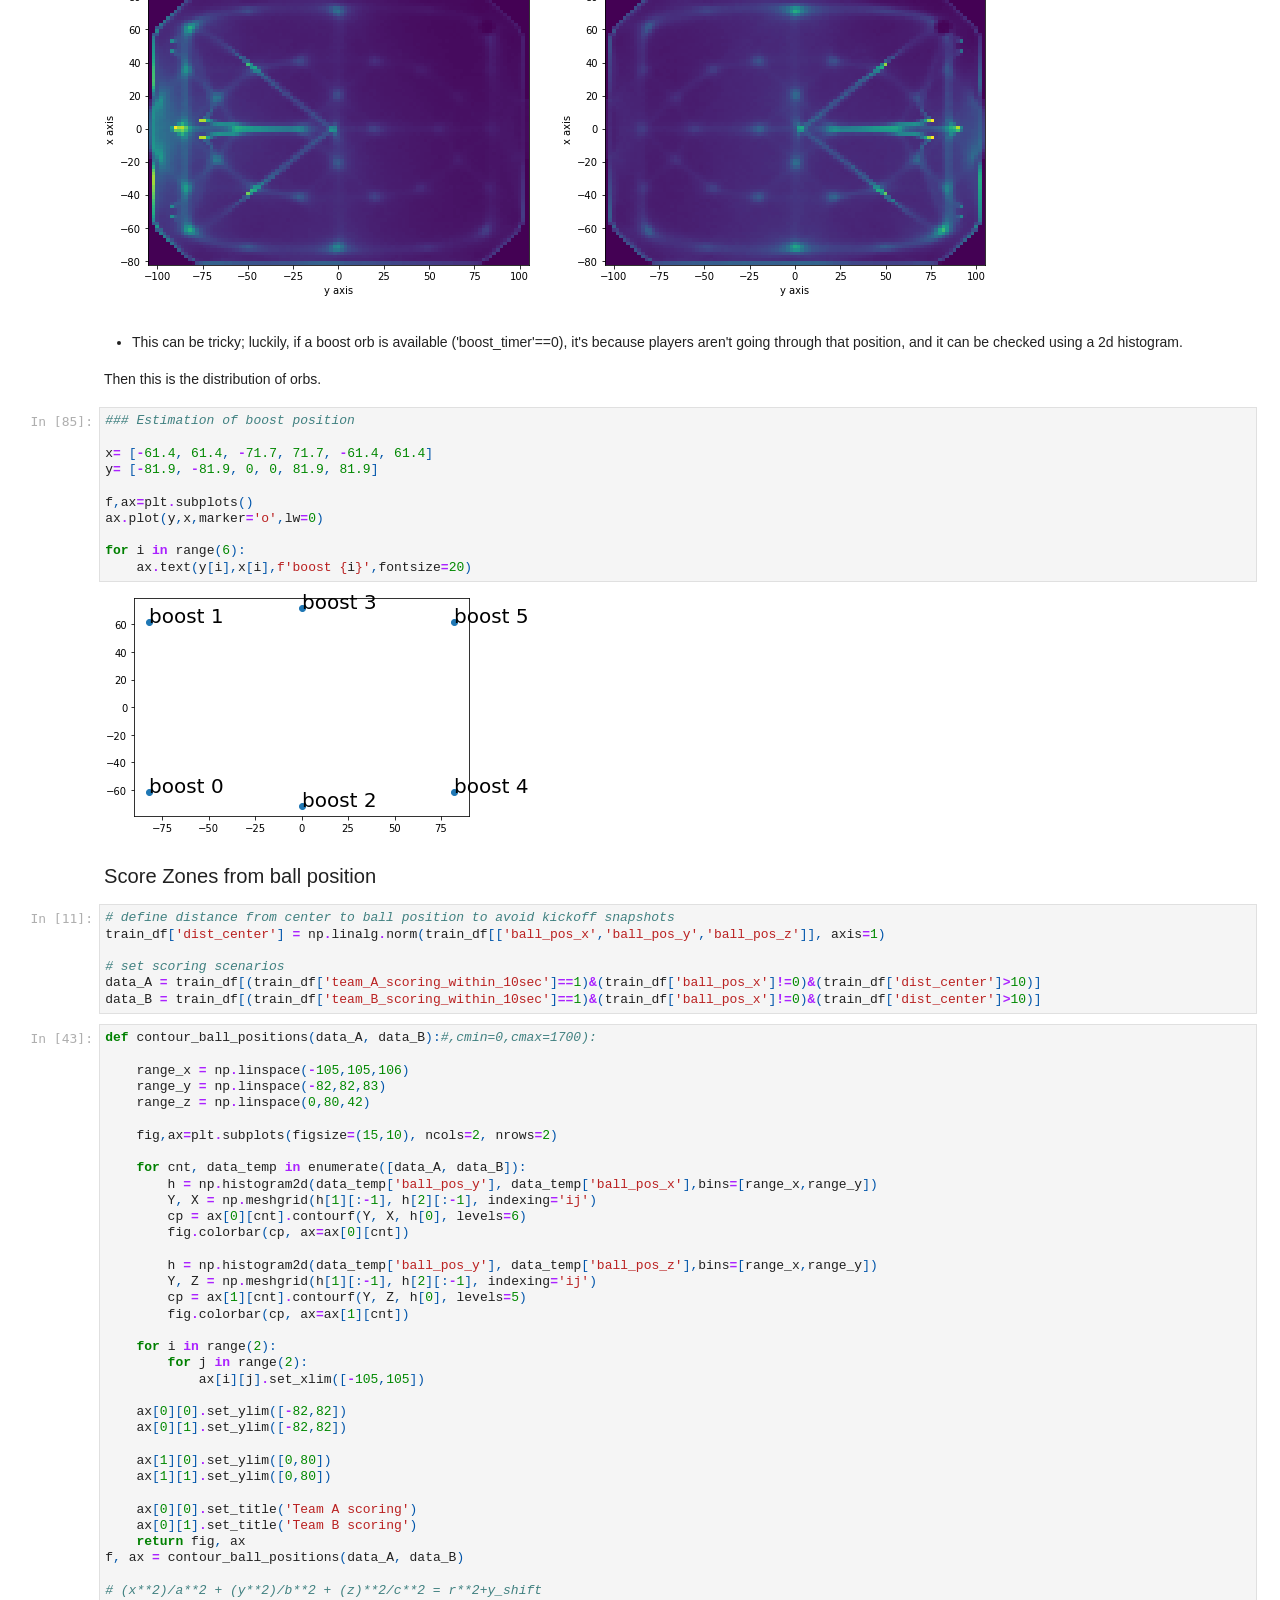
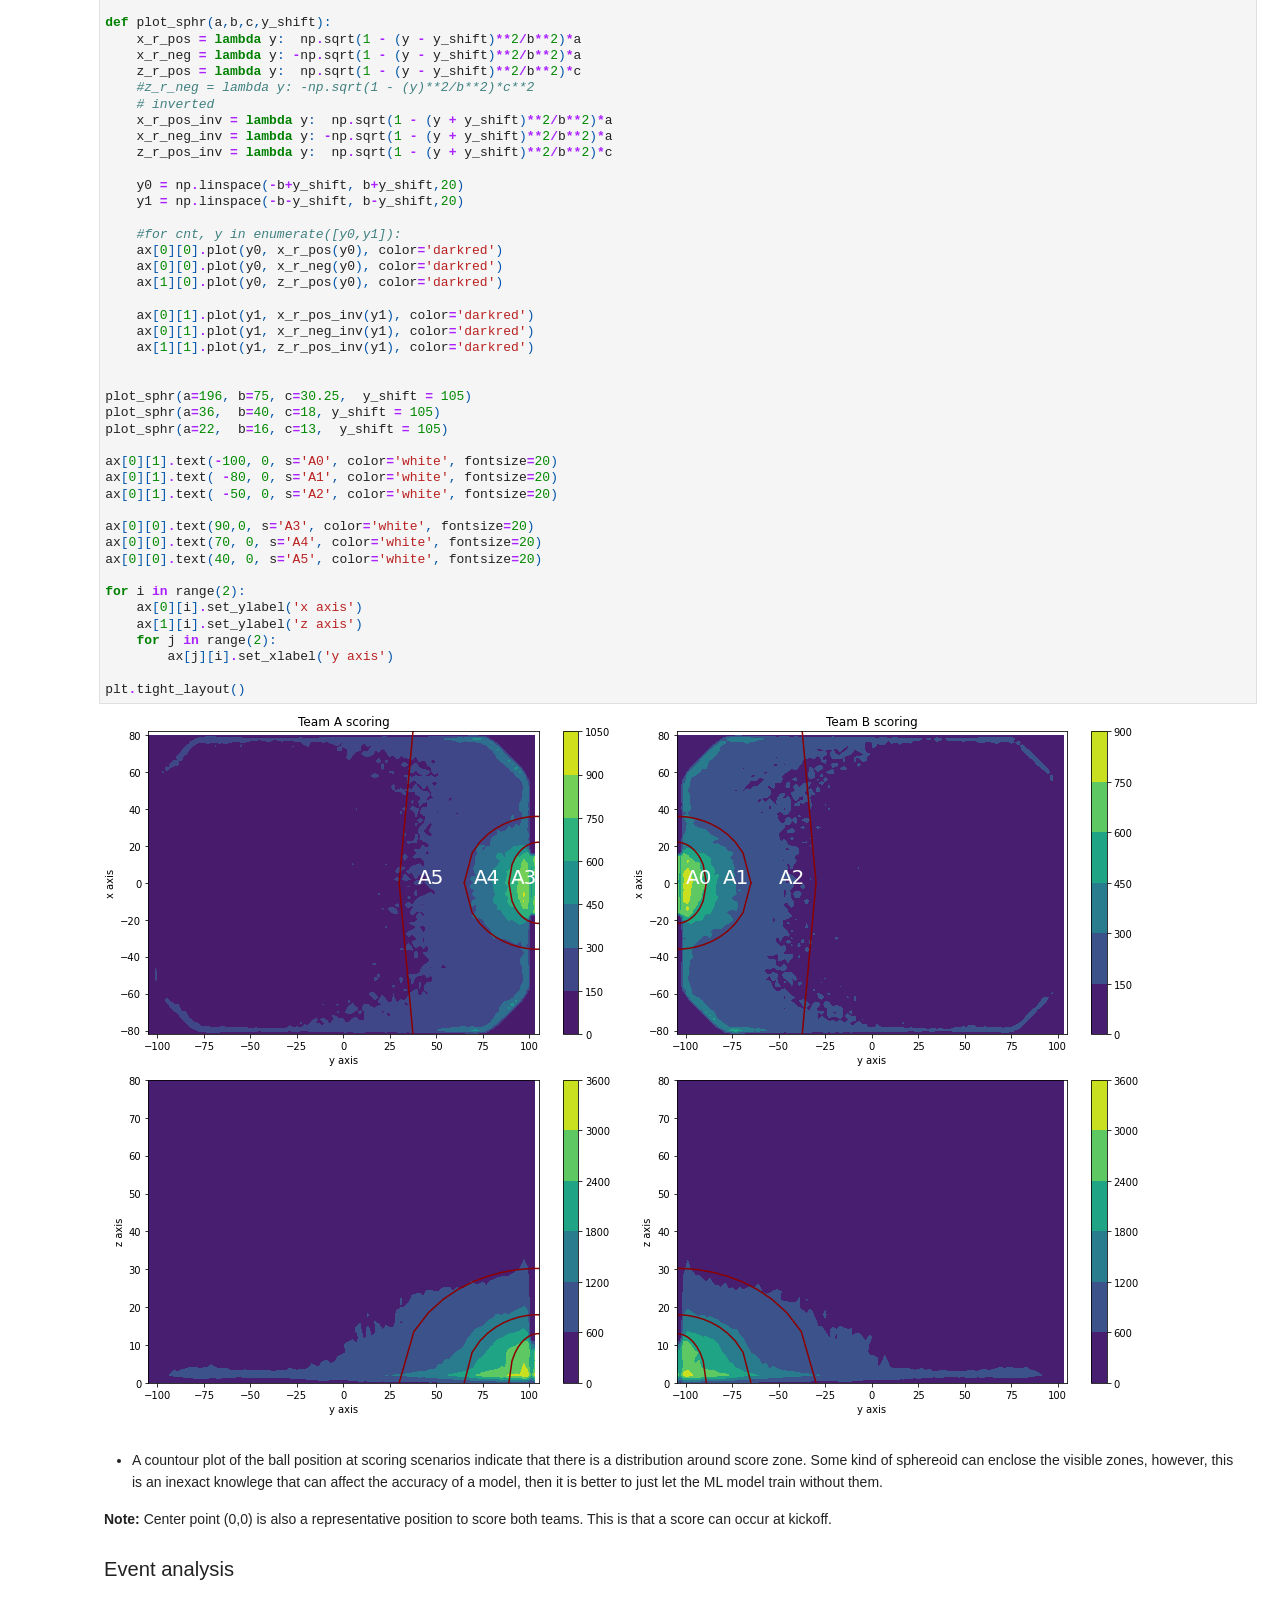
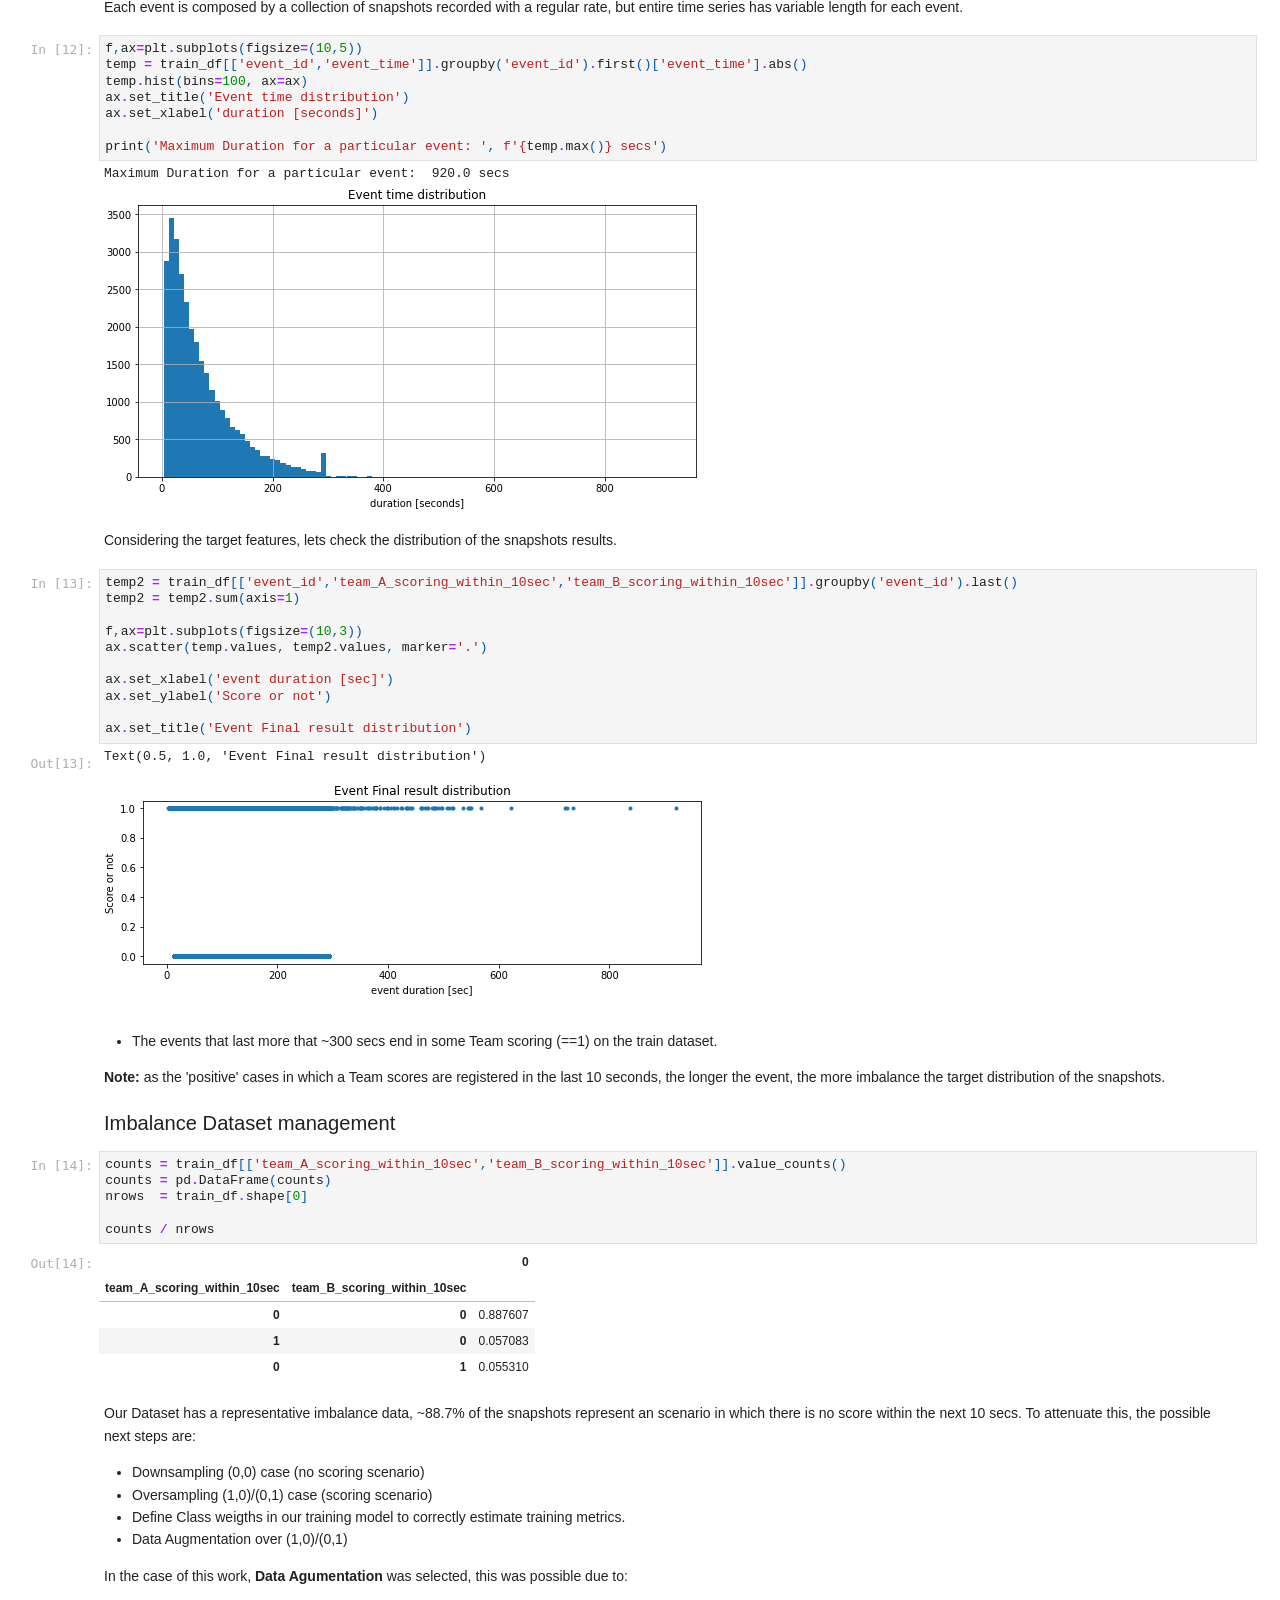
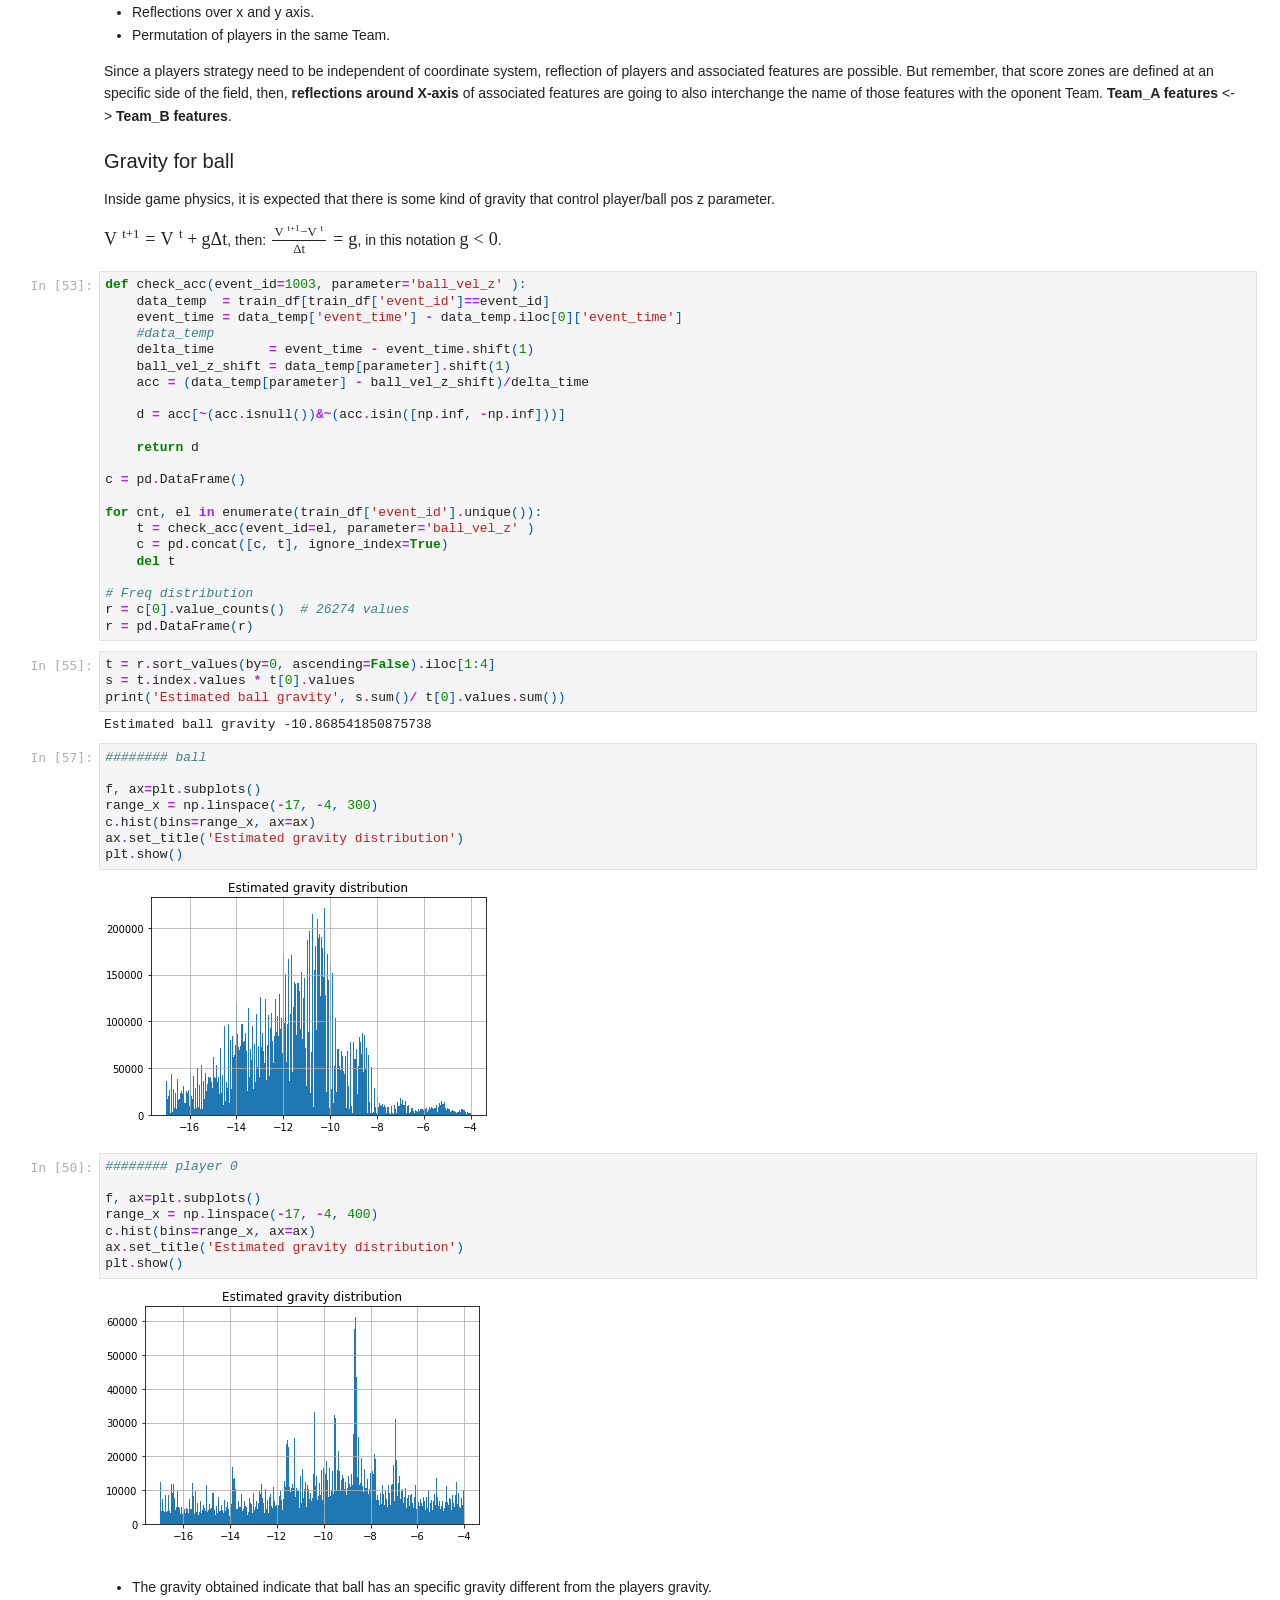
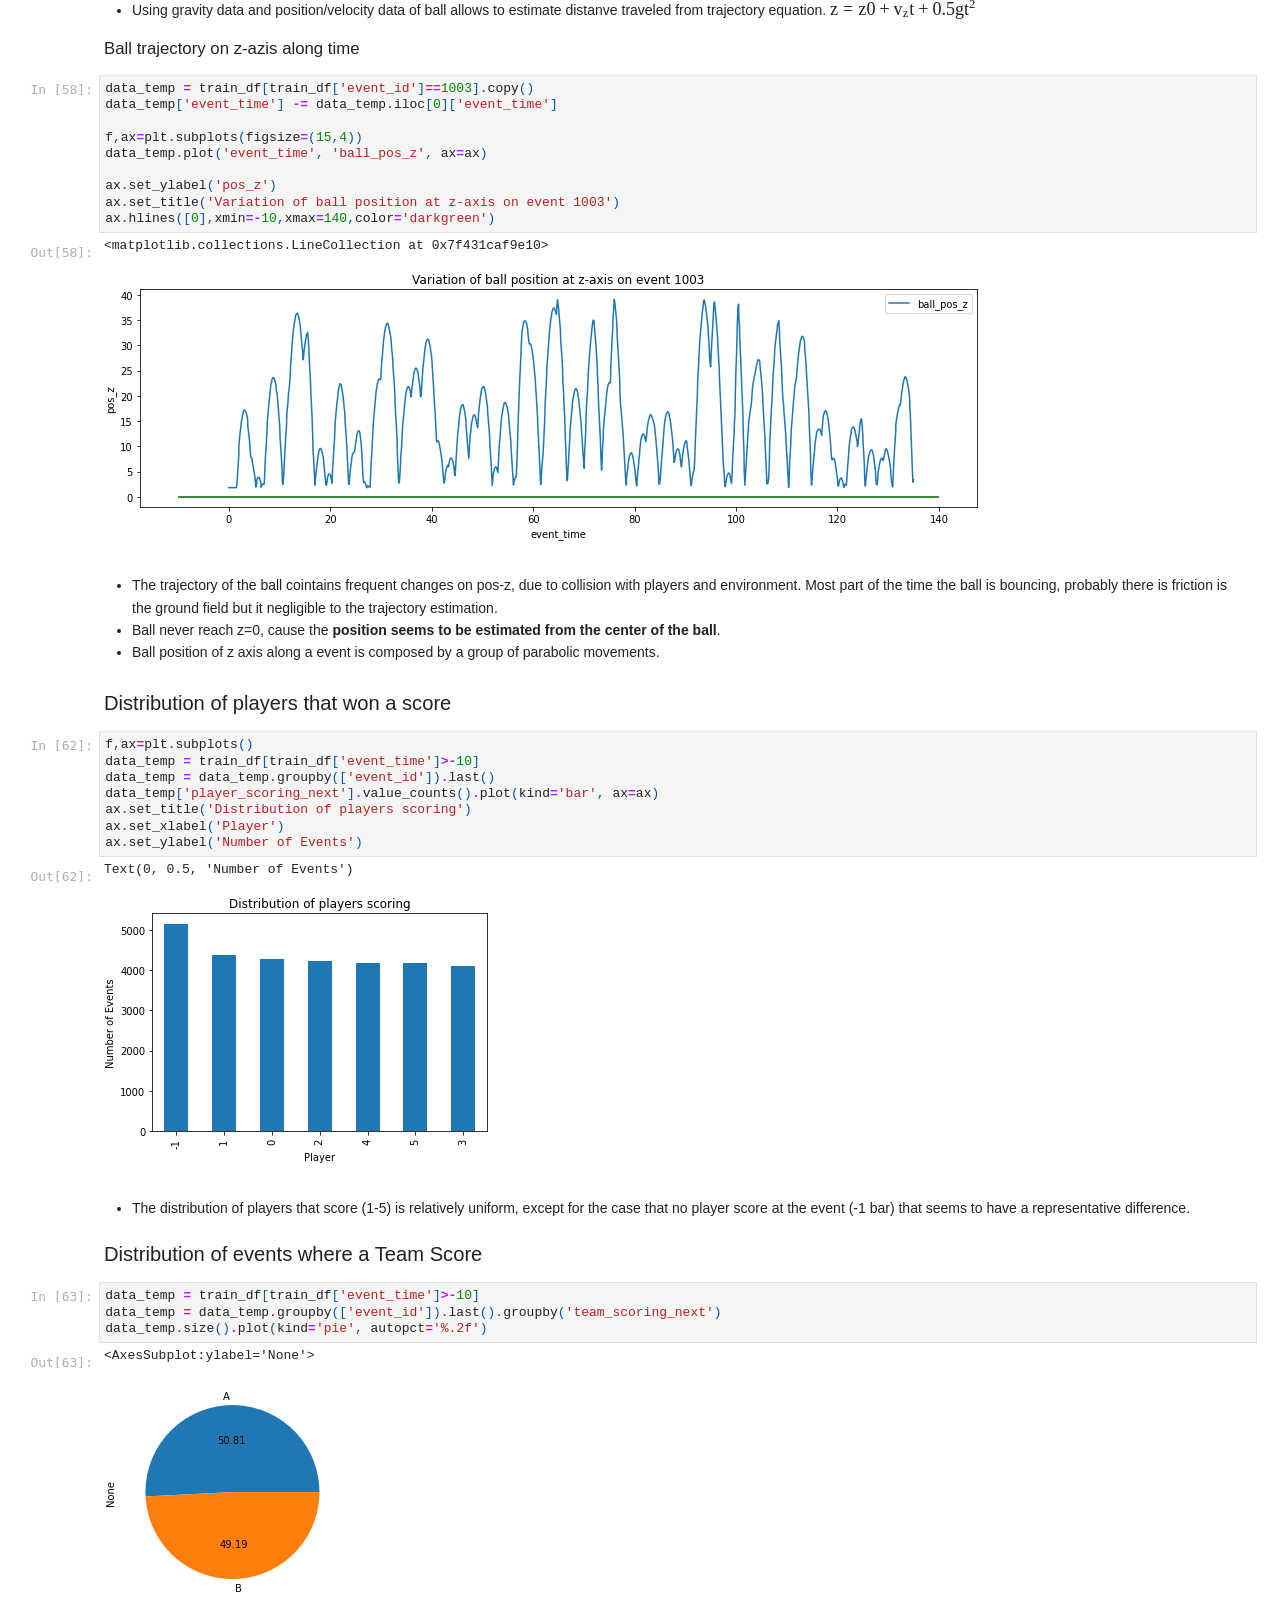
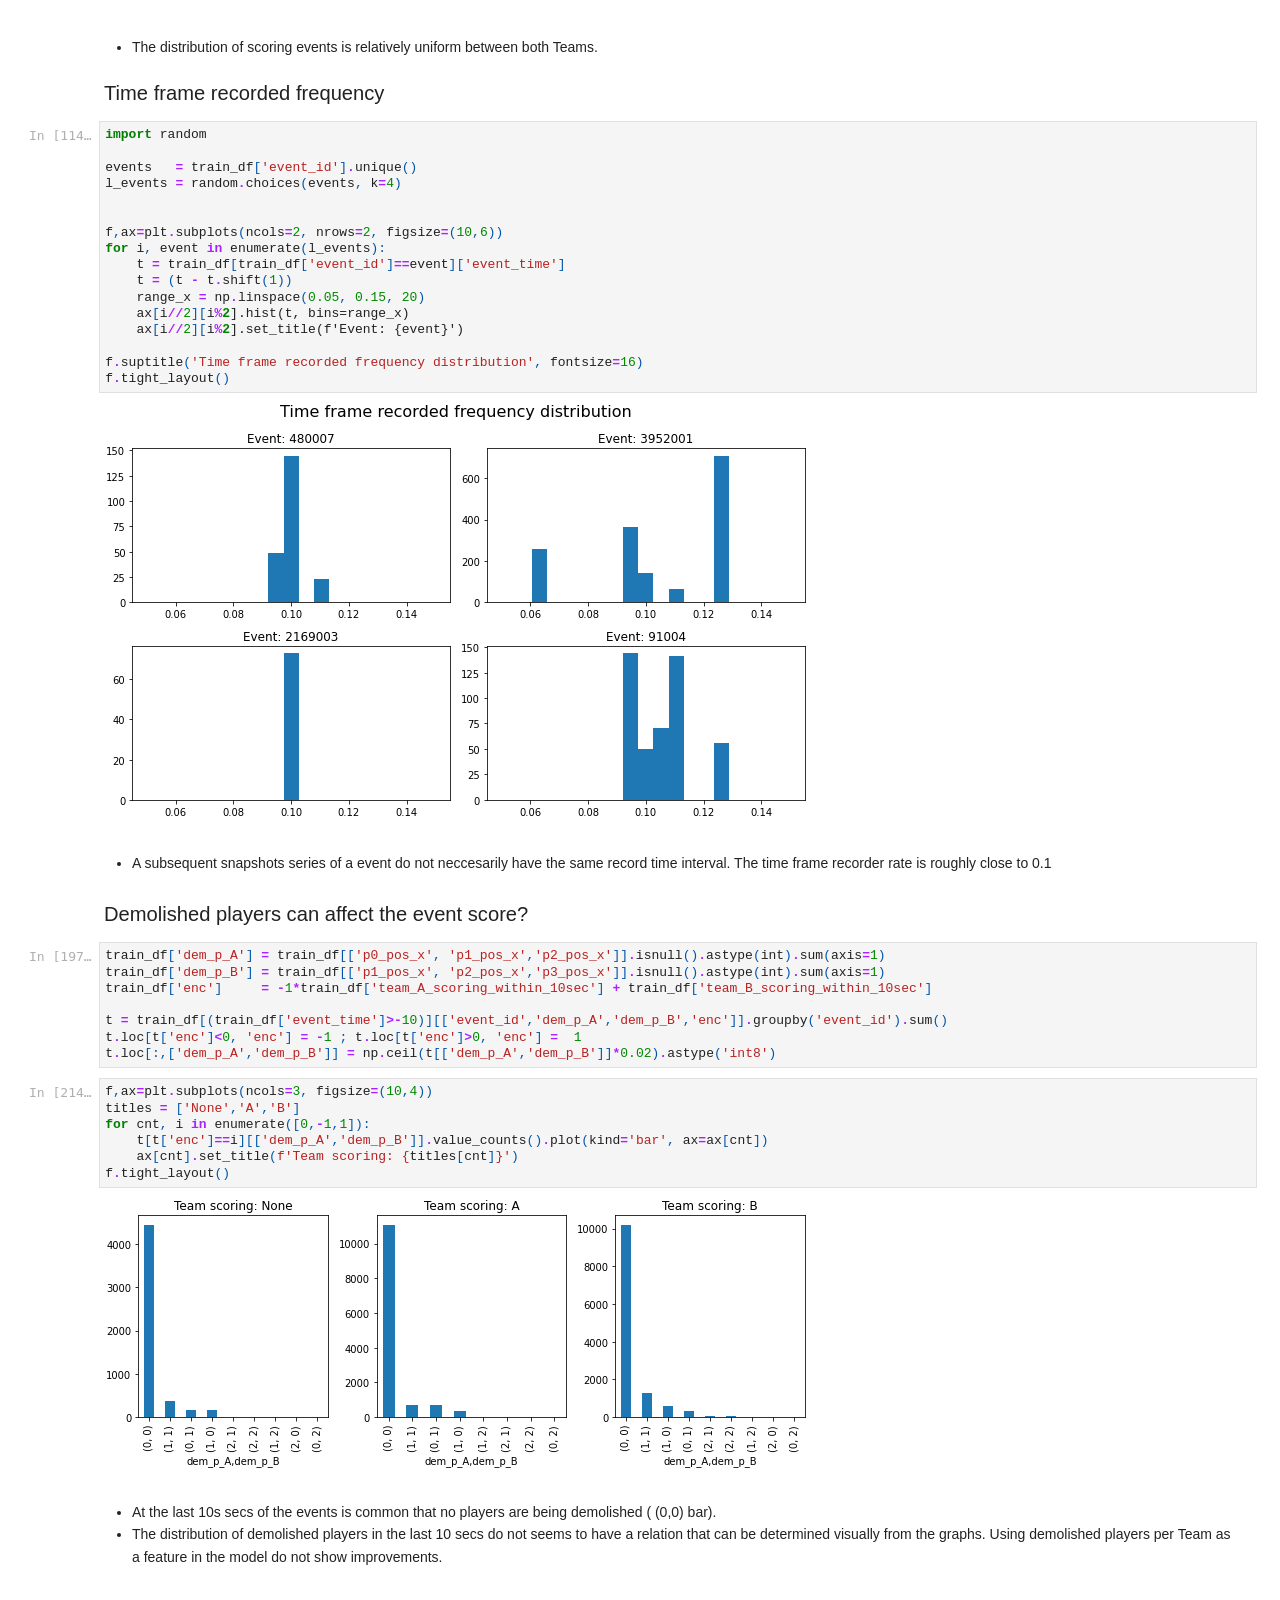
